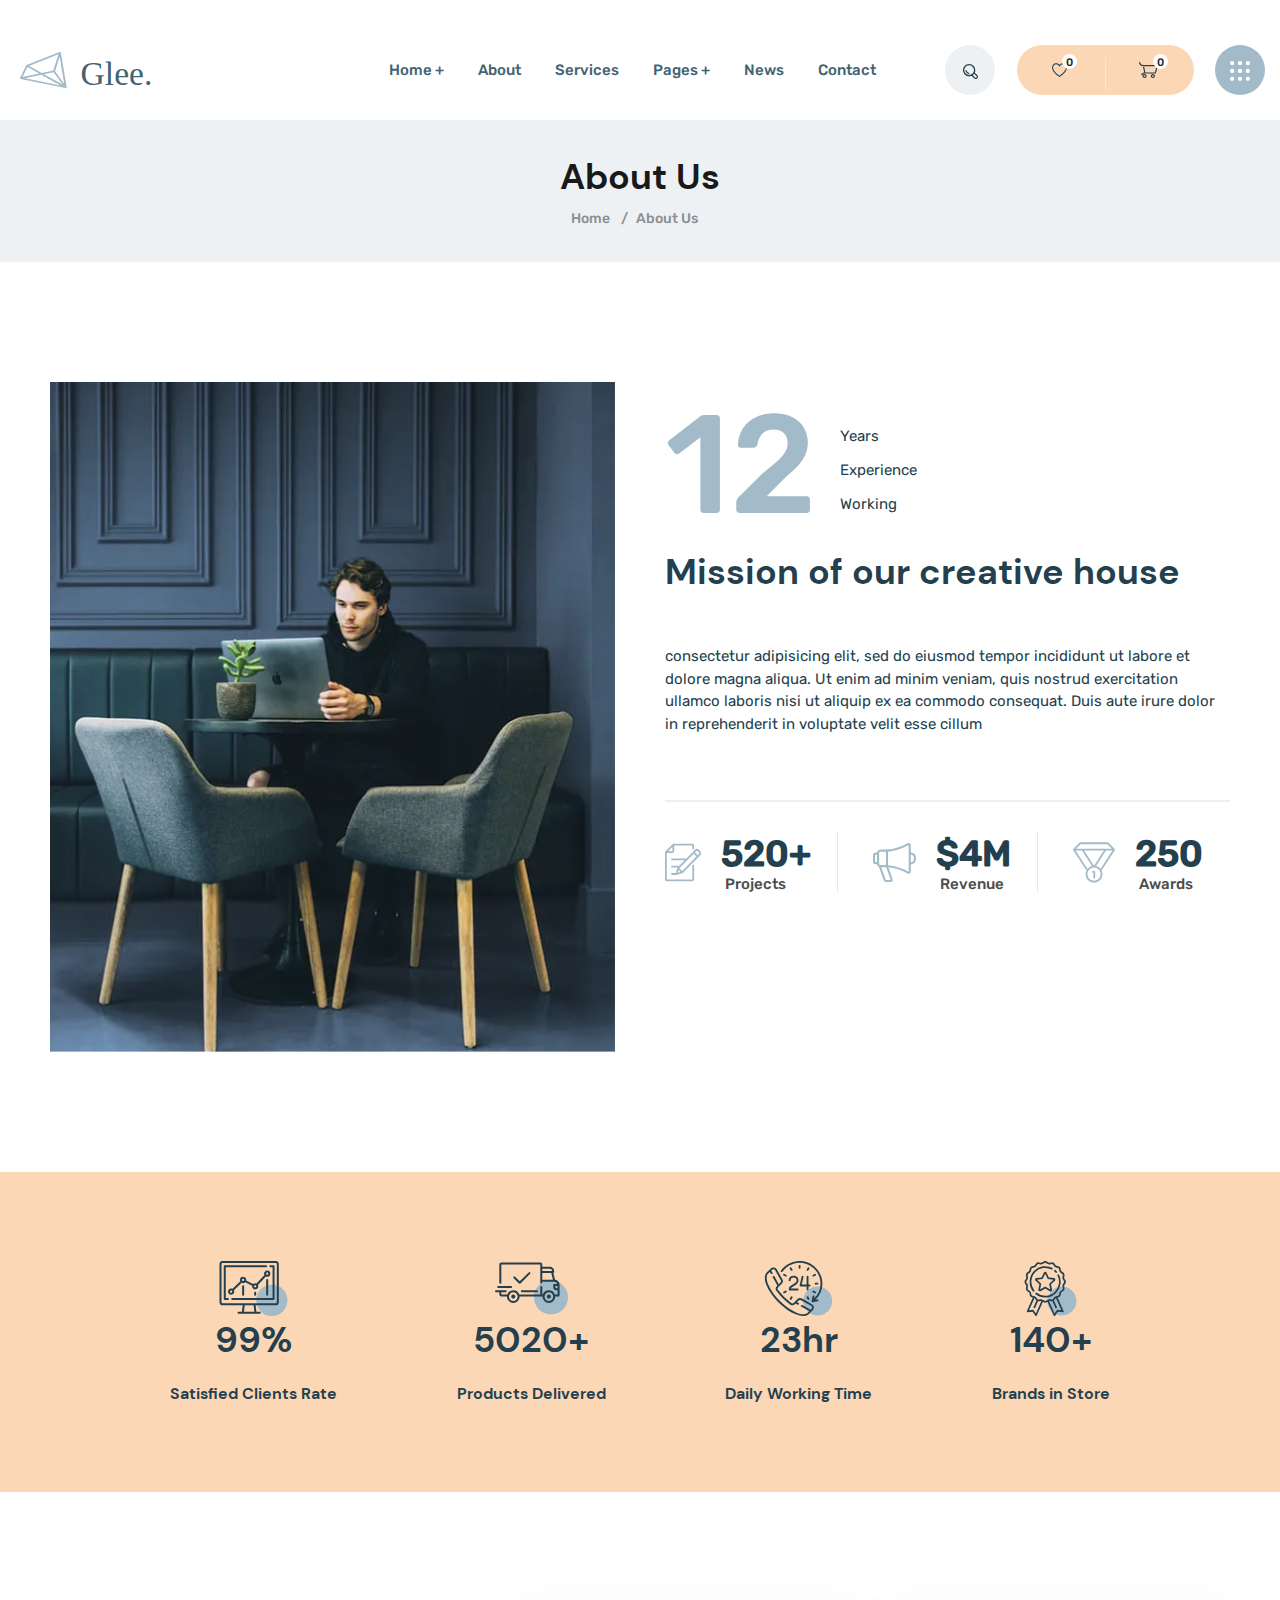
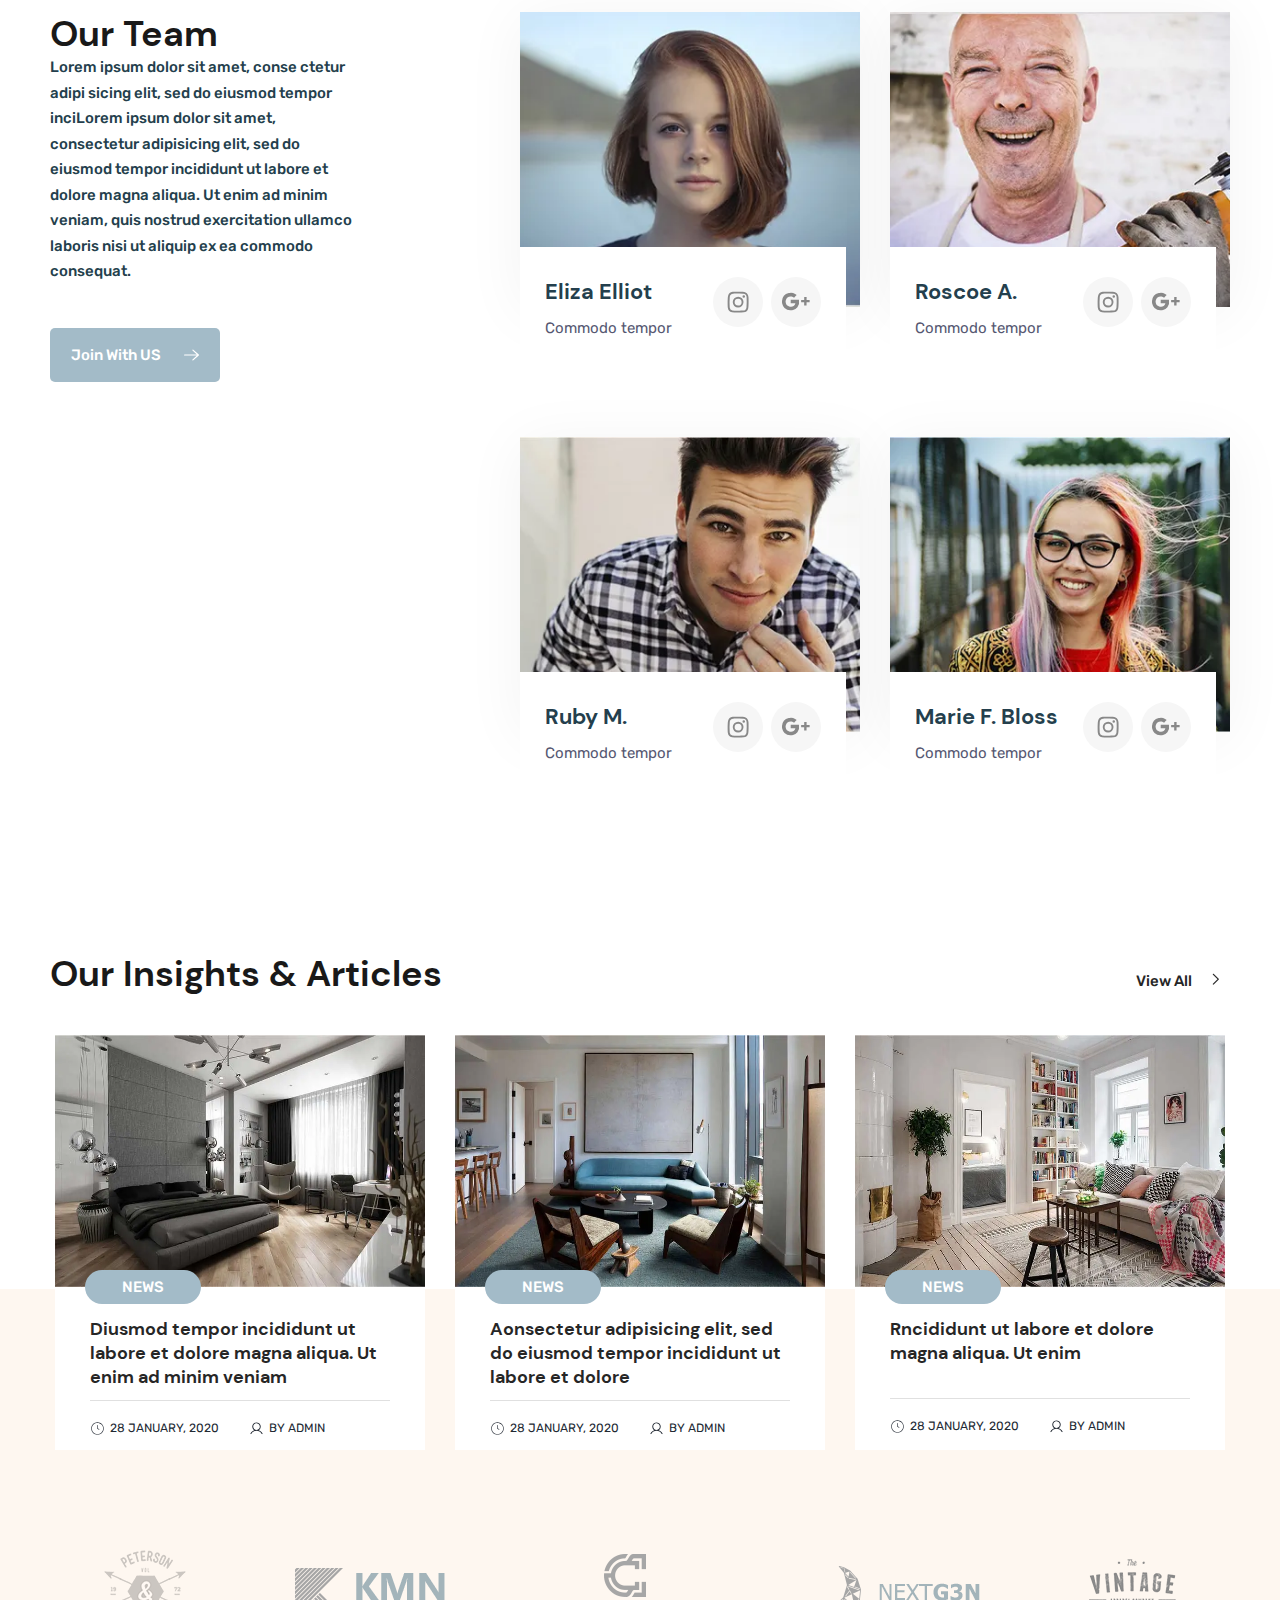
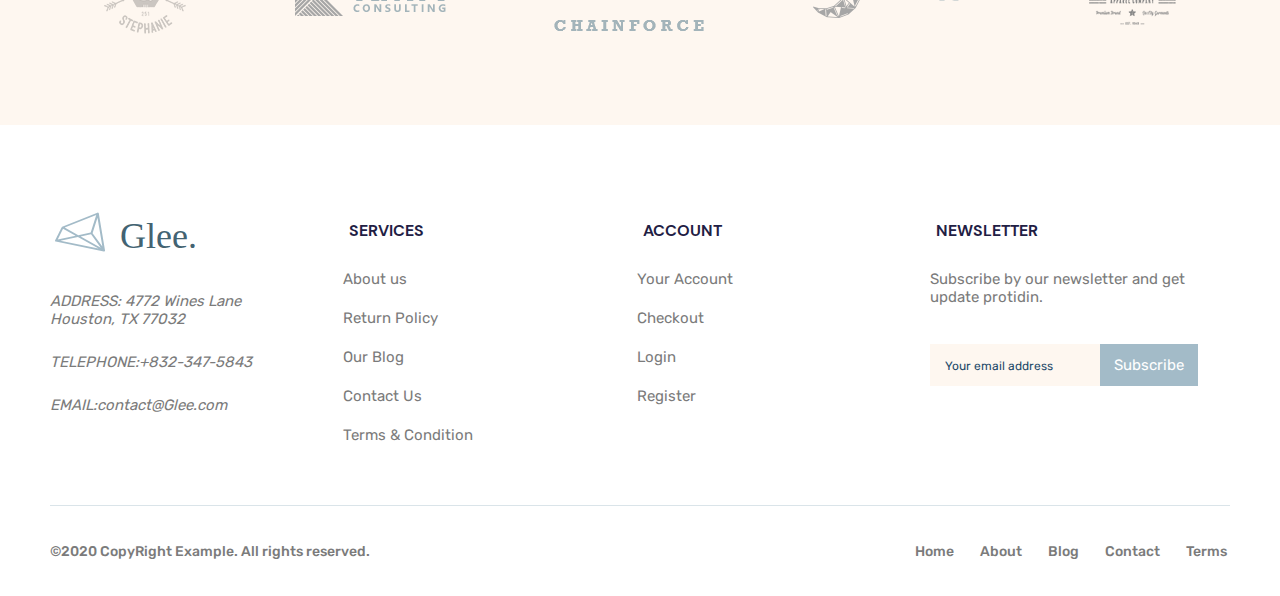
==== about.html @ 475429be "Updates" ====
<!DOCTYPE html>
<html lang="en">

<head>
  <meta charset="UTF-8">
  <meta name="viewport" content="width=device-width, initial-scale=1.0">
  <meta http-equiv="X-UA-Compatible" content="ie=edge">
  <title>Glee</title>
  <link rel="preconnect" href="https://fonts.gstatic.com">
  <link
    href="https://fonts.googleapis.com/css2?family=Raleway:wght@600;700&family=Roboto+Condensed:ital,wght@0,300;0,400;0,700;1,300;1,400&display=swap"
    rel="stylesheet">
  <link rel="stylesheet" href="css/style.min.css">
</head>

<body>
  <div class="parent">
    <header class="header">
      <div class="container">
        <div class="header__inner">
          <a class="logo" href="index.html">
            <img class="logo__img" src="images/header/icons/logo.svg" alt="logo img">
          </a>
          <nav class="menu">
            <button class="burger menu__btn" data-burger aria-label="open menu">
              <span class="burger__line"></span>
            </button>
            <ul class="menu__list" data-menu>
              <li class="menu__list-item" data-menu-item>
                <a class="menu__list-link  menu__list-link--active" href="index.html">Home +</a>
              </li>
              <li class="menu__list-item" data-menu-item>
                <a class="menu__list-link" href="about.html">About</a>
              </li>
              <li class="menu__list-item" data-menu-item>
                <a class="menu__list-link" href="blog.html">Services</a>
              </li>
              <li class="menu__list-item" data-menu-item>
                <a class="menu__list-link" href="shop_1.html">Pages +</a>
              </li>
              <li class="menu__list-item" data-menu-item>
                <a class="menu__list-link" href="terms.html">News</a>
              </li>
              <li class="menu__list-item" data-menu-item>
                <a class="menu__list-link" href="contact.html">Contact</a>
              </li>
            </ul>
          </nav>
          <div class="user-nav">
            <a class="user-nav__link user-nav__link--search" href="#">
              <img class="user-nav__link-img" src="images/header/icons/search.svg" alt="search icon">
            </a>
            <div class="user-nav__inner">
              <a class="user-nav__inner-link">
                <img class="user-nav__link-img" src="images/header/icons/heart.svg" alt="heart icon">
                <span class="user-nav__num">0</span>
              </a>
              <a class="user-nav__inner-link">
                <img class="user-nav__link-img" src="images/header/icons/cart.svg" alt="cart icon">
                <span class="user-nav__num">0</span>
              </a>
            </div>
            <a class="user-nav__link user-nav__link-user" href="#">
              <img class="user-nav__link-img-user" src="images/header/icons/user.svg" alt="user icon">
            </a>
          </div>
        </div>
      </div>
    </header>
    <main class="main">

      <section class="top">
        <div class="top-container">
          <h1 class="top__title title">About Us</h1>
          <div class="bleadcrumbs">
            <ul class="bleadcrumbs__list">
              <li class="bleadcrumbs__item">
                <a class="bleadcrumbs__link" href="index.html">
                  Home
                </a>
              </li>
              <li class="bleadcrumbs__item">
                <a class="bleadcrumbs__link" href="about.html">
                  About Us
                </a>
              </li>
            </ul>
          </div>
        </div>
      </section>

      <section class="about-us">
        <div class="container1170">
          <div class="about-us__inner">
            <picture>
              <source srcset="images/about-us.webp" type="image/webp">
              <source srcset="images/about-us.avif" type="image/avif">
              <img class="about-us__img" src="images/about-us.png" alt="about-us images">
            </picture>
            <div class="about-us__content">
              <div class="about-us__time">
                <div class="about-us__years">12</div>
                <div class="about-us__time-left">
                  <p>Years</p>
                  <p>Experience</p>
                  <p>Working</p>
                </div>
              </div>
              <h2 class="about-us__title">Mission of our creative house</h2>
              <p class="about-us__text">
                consectetur adipisicing elit, sed do eiusmod tempor incididunt
                ut labore et dolore magna aliqua. Ut enim ad minim veniam,
                quis nostrud exercitation ullamco laboris nisi ut aliquip ex
                ea commodo consequat. Duis aute irure dolor in reprehenderit
                in voluptate velit esse cillum
              </p>
              <ul class="about-us__info">
                <li class="about-us__item">
                  <img class="about-us__item-img" src="images/icons/about_projects.svg" alt="about-us icon">
                  <div class="about-us__item-text">
                    <h3 class="about-us__num">520+</h3>
                    <p class="about-us__label">Projects</p>
                  </div>
                </li>
                <li class="about-us__item">
                  <img class="about-us__item-img" src="images/icons/about_revenue.svg" alt="about-us icon">
                  <div class="about-us__item-text">
                    <h3 class="about-us__num">$4M</h3>
                    <p class="about-us__label">Revenue</p>
                  </div>
                </li>
                <li class="about-us__item">
                  <img class="about-us__item-img" src="images/icons/about_awards.svg" alt="about-us icon">
                  <div class="about-us__item-text">
                    <h3 class="about-us__num">250</h3>
                    <p class="about-us__label">Awards</p>
                  </div>
                </li>
              </ul>
            </div>
          </div>
        </div>
      </section>

      <section class="statistics">
        <div class="container">
          <div class="statistics__wraper">
            <h2 class="visually-hidden">Statistics and results</h2>
            <ul class="statistics__list">
              <li class="statistics__item">
                <img class="statistics__img" src="images/icons/1.svg" alt="statistics icon">
                <div class="statistics__item-text">
                  <h3 class="statistics__title">99%</h3>
                  <p class="statistics__text">Satisﬁed Clients Rate</p>
                </div>
              </li>
              <li class="statistics__item">
                <img class="statistics__img" src="images/icons/2.svg" alt="statistics icon">
                <div class="statistics__item-text">
                  <h3 class="statistics__title">5020+</h3>
                  <p class="statistics__text">Products Delivered</p>
                </div>
              </li>
              <li class="statistics__item">
                <img class="statistics__img" src="images/icons/3.svg" alt="statistics icon">
                <div class="statistics__item-text">
                  <h3 class="statistics__title">23hr</h3>
                  <p class="statistics__text">Daily Working Time</p>
                </div>
              </li>
              <li class="statistics__item">
                <img class="statistics__img" src="images/icons/4.svg" alt="statistics icon">
                <div class="statistics__item-text">
                  <h3 class="statistics__title">140+</h3>
                  <p class="statistics__text">Brands in Store</p>
                </div>
              </li>
            </ul>
          </div>
        </div>
      </section>

      <section class="ourteam">
        <div class="container1170">
          <div class="ourteam__inner">
            <div class="ourteam__left">
              <h2 class="ourteam__title title">Our Team</h2>
              <p class="ourteam__text">
                Lorem ipsum dolor sit amet, conse ctetur
                adipi sicing elit, sed do eiusmod tempor
                inciLorem ipsum dolor sit amet, consectetur
                adipisicing elit, sed do eiusmod tempor
                incididunt ut labore et dolore magna aliqua.
                Ut enim ad minim veniam, quis nostrud exercitation
                ullamco laboris nisi ut aliquip ex ea commodo consequat.
              </p>
              <a class="ourteam__btn" href="#">
                Join With US
                <img src="images/ourteam/our/arrow-team.svg" alt="arrow team">
              </a>
            </div>

            <div class="ourteam__content">
              <div class="ourteam__items">
                <div class="ourteam__item">
                  <picture>
                    <source srcset="images/ourteam/our/our_eliza.webp" type="image/webp">
                    <source srcset="images/ourteam/our/our_eliza.avif" type="image/avif">
                    <img class="ourteam__img" src="images/ourteam/our/our_eliza.jpg" alt="foto ourteam">
                  </picture>
                  <div class="ourteam__box">
                    <div class="ourteam__box-left">
                      <h3 class="ourteam__item-title">Eliza Elliot</h3>
                      <p class="ourteam__item-text">Commodo tempor</p>
                    </div>
                    <div class="ourteam__social">
                      <img class="ourteam__social-img" src="images/ourteam/our/our_instagram.svg" alt="instagram icon">
                      <img class="ourteam__social-img" src="images/ourteam/our/our_google.svg"
                        alt="google+ icon/our google.svg">
                    </div>
                  </div>
                </div>
                <div class="ourteam__item">
                  <picture>
                    <source srcset="images/ourteam/our/our_roscoe.webp" type="image/webp">
                    <source srcset="images/ourteam/our/our_roscoe.avif" type="image/avif">
                    <img class="ourteam__img" src="images/ourteam/our/our_roscoe.jpg" alt="foto ourteam">
                  </picture>
                  <div class="ourteam__box">
                    <div class="ourteam__box-left">
                      <h3 class="ourteam__item-title">Roscoe A.</h3>
                      <p class="ourteam__item-text">Commodo tempor</p>
                    </div>
                    <div class="ourteam__social">
                      <img class="ourteam__social-img" src="images/ourteam/our/our_instagram.svg" alt="instagram icon">
                      <img class="ourteam__social-img" src="images/ourteam/our/our_google.svg"
                        alt="google+ icon/our google.svg">
                    </div>
                  </div>
                </div>
                <div class="ourteam__item">
                  <picture>
                    <source srcset="images/ourteam/our/our_ruby.webp" type="image/webp">
                    <source srcset="images/ourteam/our/our_ruby.avif" type="image/avif">
                    <img class="ourteam__img" src="images/ourteam/our/our_ruby.jpg" alt="foto ourteam">
                  </picture>
                  <div class="ourteam__box">
                    <div class="ourteam__box-left">
                      <h3 class="ourteam__item-title">Ruby M.</h3>
                      <p class="ourteam__item-text">Commodo tempor</p>
                    </div>
                    <div class="ourteam__social">
                      <img class="ourteam__social-img" src="images/ourteam/our/our_instagram.svg" alt="instagram icon">
                      <img class="ourteam__social-img" src="images/ourteam/our/our_google.svg"
                        alt="google+ icon/our google.svg">
                    </div>
                  </div>
                </div>
                <div class="ourteam__item">
                  <picture>
                    <source srcset="images/ourteam/our/our_marie.webp" type="image/webp">
                    <source srcset="images/ourteam/our/our_marie.avif" type="image/avif">
                    <img class="ourteam__img" src="images/ourteam/our/our_marie.jpg" alt="foto ourteam">
                  </picture>
                  <div class="ourteam__box">
                    <div class="ourteam__box-left">
                      <h3 class="ourteam__item-title">Marie F. Bloss</h3>
                      <p class="ourteam__item-text   ">Commodo tempor</p>
                    </div>
                    <div class="ourteam__social">
                      <img class="ourteam__social-img" src="images/ourteam/our/our_instagram.svg" alt="instagram icon">
                      <img class="ourteam__social-img" src="images/ourteam/our/our_google.svg"
                        alt="google+ icon/our google.svg">
                    </div>
                  </div>
                </div>

              </div>
            </div>
          </div>
        </div>
      </section>

      <section class="blog">
        <div class="container1170">
          <div class="blog__top">
            <h2 class="title">Our Insights & Articles</h2>
            <a class="blog__top-link" href="#">View All</a>
          </div>
          <ul class="blog__items">
            <li class="blog__item">
              <a class="blog__item-img" href="blog-one.html">
                <picture>
                  <source srcset="images/blog/blog1-30.webp" type="image/webp">
                  <source srcset="images/blog/blog1-30.avif" type="image/avif">
                  <img src="images/blog/blog1-30.jpg" alt="blog images">
                </picture>
                <button class="blog__item-btn">NEWS</button>
              </a>

              <div class="blog__item-box">
                <a class="blog__item-title" href="blog-one.html">
                  Diusmod tempor incididunt ut labore et dolore magna aliqua.
                  Ut enim ad minim veniam
                </a>
                <div class="blog__box">
                  <div class="blog__box-data">
                    28 JANUARY, 2020
                  </div>
                  <a class="blog__box-author" href="#">
                    BY ADMIN
                  </a>
                </div>
              </div>
            </li>
            <li class="blog__item">
              <a class="blog__item-img" href="blog-one.html">
                <picture>
                  <source srcset="images/blog/blog2-30.webp" type="image/webp">
                  <source srcset="images/blog/blog2-30.avif" type="image/avif">
                  <img src="images/blog/blog2-30.webp" alt="blog images">
                </picture>
                <button class="blog__item-btn">NEWS</button>
              </a>

              <div class="blog__item-box">
                <a class="blog__item-title" href="blog-one.html">
                  Aonsectetur adipisicing elit,
                  sed do eiusmod tempor incididunt ut labore et dolore
                </a>
                <div class="blog__box">
                  <div class="blog__box-data">
                    28 JANUARY, 2020
                  </div>
                  <a class="blog__box-author" href="#">
                    BY ADMIN
                  </a>
                </div>
              </div>
            </li>
            <li class="blog__item">
              <a class="blog__item-img" href="blog-one.html">
                <picture>
                  <source srcset="images/blog/blog3-30.webp" type="image/webp">
                  <source srcset="images/blog/blog3-30.avif" type="image/avif">
                  <img src="images/blog/blog3-30.jpg" alt="blog images">
                </picture>
                <button class="blog__item-btn">NEWS</button>
              </a>

              <div class="blog__item-box">
                <a class="blog__item-title" href="blog-one.html">
                  Rncididunt ut labore et dolore magna aliqua. Ut enim
                </a>
                <div class="blog__box">
                  <div class="blog__box-data">
                    28 JANUARY, 2020
                  </div>
                  <a class="blog__box-author" href="#">
                    BY ADMIN
                  </a>
                </div>
              </div>
            </li>
          </ul>
          <ul class="blog__partners">
            <li class="blog__partner-img">
              <img src="images/partners/4.svg" alt="parents images">
            </li>
            <li class="blog__partner-img">
              <img src="images/partners/2.svg" alt="parents images">
            </li>
            <li class="blog__partner-img">
              <img src="images/partners/1.svg" alt="parents images">
            </li>
            <li class="blog__partner-img">
              <img src="images/partners/5.svg" alt="parents images">
            </li>
            <li class="blog__partner-img">
              <img src="images/partners/3.svg" alt="parents images">
            </li>
          </ul>
        </div>
        <div class="blog__fon">

        </div>
      </section>
    </main>
    <footer class="footer">
      <div class="container1170">

        <ul class="footer-top">
          <li class="footer-top__card footer-top__card-contact">
            <address>
              <a class="logo" href="index.html">
                <img class="logo__img" src="images/header/icons/logo.svg" alt="logo img">
              </a>
              <a class="footer-top__address" href="#">
                4772 Wines Lane
                Houston, TX 77032
              </a>
              <a class="footer-top__phone" href="tel:8323475843">+832-347-5843</a>
              <a class="footer-top__email" href="mailto:contact@Glee.com">contact@Glee.com</a>
            </address>
          </li>
          <li class="footer-top__card footer-top__card-nav">
            <button class="footer-top__title">Services</button>
            <ul class="footer-top__list">
              <li class="footer-top__item">
                <a class="footer-top__link" href="about.html">About us</a>
              </li>
              <li class="footer-top__item">
                <a class="footer-top__link" href="#">Return Policy</a>
              </li>
              <li class="footer-top__item">
                <a class="footer-top__link" href="blog.html">Our Blog</a>
              </li>
              <li class="footer-top__item">
                <a class="footer-top__link" href="contact.html">Contact Us</a>
              </li>
              <li class="footer-top__item">
                <a class="footer-top__link" href="terms.html">Terms & Condition</a>
              </li>
            </ul>
          </li>
          <li class="footer-top__card footer-top__card-nav">
            <button class="footer-top__title">Account</button>
            <ul class="footer-top__list">
              <li class="footer-top__item">
                <a class="footer-top__link" href="#">Your Account</a>
              </li>
              <li class="footer-top__item">
                <a class="footer-top__link" href="#">Checkout</a>
              </li>
              <li class="footer-top__item">
                <a class="footer-top__link" href="login.html">Login</a>
              </li>
              <li class="footer-top__item">
                <a class="footer-top__link" href="">Register</a>
              </li>
            </ul>
          </li>
          <li class="footer-top__card footer-top__card-form">
            <button class="footer-top__title">newsletter</button>
            <p class="footer-top__text">
              Subscribe by our newsletter and get
              update protidin.
            </p>
            <!-- <form class="footer-top__form" action="#" >
          <input class="footer-top__form-input" type="email" placeholder="Email address" required>
          <button class="footer-top__form-btn" type="submit">Subscribe</button>
        </form> -->

            <form class="footer-top__form send-form-newsletter" action="#">
              <input type="hidden" name="project_name" value="marcho">
              <input type="hidden" name="admin_email" value="anastasiaseredna@gmail.com">
              <input type="hidden" name="form_subject" value="Marcho">
              <input class="footer-top__form-input" value="" name="email" type="email" placeholder="Your email address"
                required>
              <button class="footer-top__form-btn" type="submit">Subscribe</button>
            </form>

          </li>
        </ul>

        <div class="footer-buttom">
          <p class="footer-buttom__copy">
            ©2020 CopyRight Example. All rights reserved.
          </p>
          <ul class="footer-buttom__page">
            <li class="footer-buttom__page-list">
              <a class="footer-buttom__page-link" href="index.html">Home</a>
            </li>

            <li class="footer-buttom__page-list">
              <a class="footer-buttom__page-link" href="about.html">About</a>
            </li>

            <li class="footer-buttom__page-list">
              <a class="footer-buttom__page-link" href="blog.html">Blog</a>
            </li>

            <li class="footer-buttom__page-list">
              <a class="footer-buttom__page-link" href="contact.html">Contact</a>
            </li>
            <li class="footer-buttom__page-list">
              <a class="footer-buttom__page-link" href="terms.html">Terms</a>
            </li>
          </ul>
        </div>
      </div>
    </footer>
  </div>

  <script src="js/main.min.js"></script>
</body>

</html>
---- css/style.min.css ----
html{-webkit-box-sizing:border-box;box-sizing:border-box}*,*::after,*::before{-webkit-box-sizing:inherit;box-sizing:inherit}ul,ol{padding:0}ul{list-style:none}body,h1,h2,h3,h4,h5,h6,p,ul,ol,li,figure,figcaption,blockquote,dl,dd{margin:0}img{max-width:100%;display:block}input,button,textarea,select{font:inherit}a{text-decoration:none;cursor:pointer;color:#262626}input[type=number]::-webkit-outer-spin-button,input[type=number]::-webkit-inner-spin-button{-webkit-appearance:none}input[type=number],input[type=number]:hover,input[type=number]:focus{-webkit-appearance:none;appearance:none;-moz-appearance:textfield}.footer .footer-top__title,.contact__info-item-title,.contact__info-title,.filter__title-text,.ourteam__item-title,.statistics__item-text,.about-us__title,.blog__item-title,.design__item-type,.design__item-title,.design__item,.blurb__item-title,.categories-item-prise,.title{font-family:"DMSans-Bold",sans-serif;font-weight:700}.categories-item-title{font-family:"DMSans-Regular",sans-serif;font-weight:400}.product-tabs__top,.blog-one .comments-title,.blog-one__creator-name,.blog-one__text h3,.blog-one__text h4,.comments-form__title,.comments__content-name,.terms__title-info,.terms__title,.mold__btn-create,.mold__btn,.about-us__years,.top-slider__title,.menu__list-link,body{font-family:"Rubik-Medium",sans-serif;font-weight:500}.footer .footer-top,.product-tabs__content-item-text,.product-info__text,.product-info__title,.jq-number__field input,.product-one__btn,.product-one__text,.product-one__price,.product-one__title,.contact__info-text,.contact__info-subtitle,.contact-form__textarea,.contact-form__text-input,.blog-one__tags a,.blog-one__tags span,.blog-one__share span,.blog-one__creator-text,.blog-one__text blockquote,.blog-one__text p,.blog-one__text h2,.recent-posts__data,.recent-posts__title-link,.blog-page__item-title,.blog-page__item-time,.comments-form__textarea,.comments-form__text-input,.comments__content-text,.comments__content-data,.shop-content-item-text,.shop-content-item-prise,.shop-content-item-title,.filter-recent__price,.filter-recent__text,.filter-brand__num,.filter-brand__text,.filter-category__text,.terms__info,.terms__text,.ourteam__item-text,.about-us__text,.about-us__time-left p,.blog__box,.blurb__item-text,.top-slider__text,.menu__list-link:hover,.pagination__next,.pagination__link{font-family:"Rubik-Regular",sans-serif;font-weight:400}.footer .footer-top__form-btn,.product-one__btn,.contact-form__btn,.comments-form__btn,.top-slider__link{background-color:#a3bbc8;border:none;cursor:pointer;color:#fff;margin-left:-4px}.filter-brand__input,.filter-category__input{width:1px;height:1px;overflow:hidden;clip:rect(0 0 0 0);position:absolute}@font-face{font-family:"DMSans-Bold";font-weight:700;font-style:normal;src:local("DMSans-Bold"),url("../fonts/DMSans-Bold.woff2") format("woff2"),url("../fonts/DMSans-Bold.woff") format("woff");font-display:swap}@font-face{font-family:"DMSans-Regular";font-weight:400;font-style:normal;src:local("DMSans-Regular"),url("../fonts/DMSans-Regular.woff2") format("woff2"),url("../fonts/DMSans-Regular.woff") format("woff");font-display:swap}@font-face{font-family:"Rubik-Medium";font-weight:500;font-style:normal;src:local("Rubik-Medium"),url("../fonts/Rubik-Medium.woff2") format("woff2"),url("../fonts/Rubik-Medium.woff") format("woff");font-display:swap}@font-face{font-family:"Rubik-Regular";font-weight:400;font-style:normal;src:local("Rubik-Regular"),url("../fonts/Rubik-Regular.woff2") format("woff2"),url("../fonts/Rubik-Regular.woff") format("woff");font-display:swap}.slick-slider{position:relative;display:block;-webkit-box-sizing:border-box;box-sizing:border-box;-webkit-touch-callout:none;-webkit-user-select:none;-moz-user-select:none;-ms-user-select:none;user-select:none;-ms-touch-action:pan-y;touch-action:pan-y;-webkit-tap-highlight-color:rgba(0,0,0,0)}.slick-list{position:relative;overflow:hidden;display:block;margin:0;padding:0}.slick-list:focus{outline:none}.slick-list.dragging{cursor:pointer;cursor:hand}.slick-slider .slick-track,.slick-slider .slick-list{-webkit-transform:translate3d(0, 0, 0);-ms-transform:translate3d(0, 0, 0);transform:translate3d(0, 0, 0)}.slick-track{position:relative;left:0;top:0;display:block;margin-left:auto;margin-right:auto}.slick-track:before,.slick-track:after{content:"";display:table}.slick-track:after{clear:both}.slick-loading .slick-track{visibility:hidden}.slick-slide{float:left;height:100%;min-height:1px;display:none}[dir=rtl] .slick-slide{float:right}.slick-slide img{display:block}.slick-slide.slick-loading img{display:none}.slick-slide.dragging img{pointer-events:none}.slick-initialized .slick-slide{display:block}.slick-loading .slick-slide{visibility:hidden}.slick-vertical .slick-slide{display:block;height:auto;border:1px solid rgba(0,0,0,0)}.slick-arrow.slick-hidden{display:none}body.compensate-for-scrollbar{overflow:hidden}.fancybox-active{height:auto}.fancybox-is-hidden{left:-9999px;margin:0;position:absolute !important;top:-9999px;visibility:hidden}.fancybox-container{-webkit-backface-visibility:hidden;height:100%;left:0;outline:none;position:fixed;-webkit-tap-highlight-color:transparent;top:0;-ms-touch-action:manipulation;touch-action:manipulation;-webkit-transform:translateZ(0);transform:translateZ(0);width:100%;z-index:99992}.fancybox-container *{-webkit-box-sizing:border-box;box-sizing:border-box}.fancybox-outer,.fancybox-inner,.fancybox-bg,.fancybox-stage{bottom:0;left:0;position:absolute;right:0;top:0}.fancybox-outer{-webkit-overflow-scrolling:touch;overflow-y:auto}.fancybox-bg{background:rgb(30, 30, 30);opacity:0;-webkit-transition-duration:inherit;transition-duration:inherit;-webkit-transition-property:opacity;transition-property:opacity;-webkit-transition-timing-function:cubic-bezier(0.47, 0, 0.74, 0.71);transition-timing-function:cubic-bezier(0.47, 0, 0.74, 0.71)}.fancybox-is-open .fancybox-bg{opacity:.9;-webkit-transition-timing-function:cubic-bezier(0.22, 0.61, 0.36, 1);transition-timing-function:cubic-bezier(0.22, 0.61, 0.36, 1)}.fancybox-infobar,.fancybox-toolbar,.fancybox-caption,.fancybox-navigation .fancybox-button{direction:ltr;opacity:0;position:absolute;-webkit-transition:opacity .25s ease,visibility 0s ease .25s;transition:opacity .25s ease,visibility 0s ease .25s;visibility:hidden;z-index:99997}.fancybox-show-infobar .fancybox-infobar,.fancybox-show-toolbar .fancybox-toolbar,.fancybox-show-caption .fancybox-caption,.fancybox-show-nav .fancybox-navigation .fancybox-button{opacity:1;-webkit-transition:opacity .25s ease 0s,visibility 0s ease 0s;transition:opacity .25s ease 0s,visibility 0s ease 0s;visibility:visible}.fancybox-infobar{color:#ccc;font-size:13px;-webkit-font-smoothing:subpixel-antialiased;height:44px;left:0;line-height:44px;min-width:44px;mix-blend-mode:difference;padding:0 10px;pointer-events:none;top:0;-webkit-touch-callout:none;-webkit-user-select:none;-moz-user-select:none;-ms-user-select:none;user-select:none}.fancybox-toolbar{right:0;top:0}.fancybox-stage{direction:ltr;overflow:visible;-webkit-transform:translateZ(0);transform:translateZ(0);z-index:99994}.fancybox-is-open .fancybox-stage{overflow:hidden}.fancybox-slide{-webkit-backface-visibility:hidden;display:none;height:100%;left:0;outline:none;overflow:auto;-webkit-overflow-scrolling:touch;padding:44px;position:absolute;text-align:center;top:0;-webkit-transition-property:opacity,-webkit-transform;transition-property:opacity,-webkit-transform;transition-property:transform,opacity;transition-property:transform,opacity,-webkit-transform;white-space:normal;width:100%;z-index:99994}.fancybox-slide::before{content:"";display:inline-block;font-size:0;height:100%;vertical-align:middle;width:0}.fancybox-is-sliding .fancybox-slide,.fancybox-slide--previous,.fancybox-slide--current,.fancybox-slide--next{display:block}.fancybox-slide--image{overflow:hidden;padding:44px 0}.fancybox-slide--image::before{display:none}.fancybox-slide--html{padding:6px}.fancybox-content{background:#fff;display:inline-block;margin:0;max-width:100%;overflow:auto;-webkit-overflow-scrolling:touch;padding:44px;position:relative;text-align:left;vertical-align:middle}.fancybox-slide--image .fancybox-content{-webkit-animation-timing-function:cubic-bezier(0.5, 0, 0.14, 1);animation-timing-function:cubic-bezier(0.5, 0, 0.14, 1);-webkit-backface-visibility:hidden;background:transparent;background-repeat:no-repeat;background-size:100% 100%;left:0;max-width:none;overflow:visible;padding:0;position:absolute;top:0;-ms-transform-origin:top left;-webkit-transform-origin:top left;transform-origin:top left;-webkit-transition-property:opacity,-webkit-transform;transition-property:opacity,-webkit-transform;transition-property:transform,opacity;transition-property:transform,opacity,-webkit-transform;-webkit-user-select:none;-moz-user-select:none;-ms-user-select:none;user-select:none;z-index:99995}.fancybox-can-zoomOut .fancybox-content{cursor:-webkit-zoom-out;cursor:zoom-out}.fancybox-can-zoomIn .fancybox-content{cursor:-webkit-zoom-in;cursor:zoom-in}.fancybox-can-swipe .fancybox-content,.fancybox-can-pan .fancybox-content{cursor:-webkit-grab;cursor:grab}.fancybox-is-grabbing .fancybox-content{cursor:-webkit-grabbing;cursor:grabbing}.fancybox-container [data-selectable=true]{cursor:text}.fancybox-image,.fancybox-spaceball{background:transparent;border:0;height:100%;left:0;margin:0;max-height:none;max-width:none;padding:0;position:absolute;top:0;-webkit-user-select:none;-moz-user-select:none;-ms-user-select:none;user-select:none;width:100%}.fancybox-spaceball{z-index:1}.fancybox-slide--video .fancybox-content,.fancybox-slide--map .fancybox-content,.fancybox-slide--pdf .fancybox-content,.fancybox-slide--iframe .fancybox-content{height:100%;overflow:visible;padding:0;width:100%}.fancybox-slide--video .fancybox-content{background:#000}.fancybox-slide--map .fancybox-content{background:#e5e3df}.fancybox-slide--iframe .fancybox-content{background:#fff}.fancybox-video,.fancybox-iframe{background:transparent;border:0;display:block;height:100%;margin:0;overflow:hidden;padding:0;width:100%}.fancybox-iframe{left:0;position:absolute;top:0}.fancybox-error{background:#fff;cursor:default;max-width:400px;padding:40px;width:100%}.fancybox-error p{color:#444;font-size:16px;line-height:20px;margin:0;padding:0}.fancybox-button{background:rgba(30, 30, 30, 0.6);border:0;border-radius:0;-webkit-box-shadow:none;box-shadow:none;cursor:pointer;display:inline-block;height:44px;margin:0;padding:10px;position:relative;-webkit-transition:color .2s;transition:color .2s;vertical-align:top;visibility:inherit;width:44px}.fancybox-button,.fancybox-button:visited,.fancybox-button:link{color:#ccc}.fancybox-button:hover{color:#fff}.fancybox-button:focus{outline:none}.fancybox-button.fancybox-focus{outline:1px dotted}.fancybox-button[disabled],.fancybox-button[disabled]:hover{color:#888;cursor:default;outline:none}.fancybox-button div{height:100%}.fancybox-button svg{display:block;height:100%;overflow:visible;position:relative;width:100%}.fancybox-button svg path{fill:currentColor;stroke-width:0}.fancybox-button--play svg:nth-child(2),.fancybox-button--fsenter svg:nth-child(2){display:none}.fancybox-button--pause svg:nth-child(1),.fancybox-button--fsexit svg:nth-child(1){display:none}.fancybox-progress{background:#ff5268;height:2px;left:0;position:absolute;right:0;top:0;-ms-transform:scaleX(0);-webkit-transform:scaleX(0);transform:scaleX(0);-ms-transform-origin:0;-webkit-transform-origin:0;transform-origin:0;-webkit-transition-property:-webkit-transform;transition-property:-webkit-transform;transition-property:transform;transition-property:transform, -webkit-transform;-webkit-transition-timing-function:linear;transition-timing-function:linear;z-index:99998}.fancybox-close-small{background:transparent;border:0;border-radius:0;color:#ccc;cursor:pointer;opacity:.8;padding:8px;position:absolute;right:-12px;top:-44px;z-index:401}.fancybox-close-small:hover{color:#fff;opacity:1}.fancybox-slide--html .fancybox-close-small{color:currentColor;padding:10px;right:0;top:0}.fancybox-slide--image.fancybox-is-scaling .fancybox-content{overflow:hidden}.fancybox-is-scaling .fancybox-close-small,.fancybox-is-zoomable.fancybox-can-pan .fancybox-close-small{display:none}.fancybox-navigation .fancybox-button{background-clip:content-box;height:100px;opacity:0;position:absolute;top:calc(50% - 50px);width:70px}.fancybox-navigation .fancybox-button div{padding:7px}.fancybox-navigation .fancybox-button--arrow_left{left:0;left:env(safe-area-inset-left);padding:31px 26px 31px 6px}.fancybox-navigation .fancybox-button--arrow_right{padding:31px 6px 31px 26px;right:0;right:env(safe-area-inset-right)}.fancybox-caption{background:-webkit-gradient(linear, left bottom, left top, from(rgba(0, 0, 0, 0.85)), color-stop(50%, rgba(0, 0, 0, 0.3)), color-stop(65%, rgba(0, 0, 0, 0.15)), color-stop(75.5%, rgba(0, 0, 0, 0.075)), color-stop(82.85%, rgba(0, 0, 0, 0.037)), color-stop(88%, rgba(0, 0, 0, 0.019)), to(rgba(0, 0, 0, 0)));background:linear-gradient(to top, rgba(0, 0, 0, 0.85) 0%, rgba(0, 0, 0, 0.3) 50%, rgba(0, 0, 0, 0.15) 65%, rgba(0, 0, 0, 0.075) 75.5%, rgba(0, 0, 0, 0.037) 82.85%, rgba(0, 0, 0, 0.019) 88%, rgba(0, 0, 0, 0) 100%);bottom:0;color:#eee;font-size:14px;font-weight:400;left:0;line-height:1.5;padding:75px 44px 25px 44px;pointer-events:none;right:0;text-align:center;z-index:99996}@supports(padding: max(0px)){.fancybox-caption{padding:75px max(44px,env(safe-area-inset-right)) max(25px,env(safe-area-inset-bottom)) max(44px,env(safe-area-inset-left))}}.fancybox-caption--separate{margin-top:-50px}.fancybox-caption__body{max-height:50vh;overflow:auto;pointer-events:all}.fancybox-caption a,.fancybox-caption a:link,.fancybox-caption a:visited{color:#ccc;text-decoration:none}.fancybox-caption a:hover{color:#fff;text-decoration:underline}.fancybox-loading{-webkit-animation:fancybox-rotate 1s linear infinite;animation:fancybox-rotate 1s linear infinite;background:transparent;border:4px solid #888;border-bottom-color:#fff;border-radius:50%;height:50px;left:50%;margin:-25px 0 0 -25px;opacity:.7;padding:0;position:absolute;top:50%;width:50px;z-index:99999}@-webkit-keyframes fancybox-rotate{100%{-webkit-transform:rotate(360deg);transform:rotate(360deg)}}@keyframes fancybox-rotate{100%{-webkit-transform:rotate(360deg);transform:rotate(360deg)}}.fancybox-animated{-webkit-transition-timing-function:cubic-bezier(0, 0, 0.25, 1);transition-timing-function:cubic-bezier(0, 0, 0.25, 1)}.fancybox-fx-slide.fancybox-slide--previous{opacity:0;-webkit-transform:translate3d(-100%, 0, 0);transform:translate3d(-100%, 0, 0)}.fancybox-fx-slide.fancybox-slide--next{opacity:0;-webkit-transform:translate3d(100%, 0, 0);transform:translate3d(100%, 0, 0)}.fancybox-fx-slide.fancybox-slide--current{opacity:1;-webkit-transform:translate3d(0, 0, 0);transform:translate3d(0, 0, 0)}.fancybox-fx-fade.fancybox-slide--previous,.fancybox-fx-fade.fancybox-slide--next{opacity:0;-webkit-transition-timing-function:cubic-bezier(0.19, 1, 0.22, 1);transition-timing-function:cubic-bezier(0.19, 1, 0.22, 1)}.fancybox-fx-fade.fancybox-slide--current{opacity:1}.fancybox-fx-zoom-in-out.fancybox-slide--previous{opacity:0;-webkit-transform:scale3d(1.5, 1.5, 1.5);transform:scale3d(1.5, 1.5, 1.5)}.fancybox-fx-zoom-in-out.fancybox-slide--next{opacity:0;-webkit-transform:scale3d(0.5, 0.5, 0.5);transform:scale3d(0.5, 0.5, 0.5)}.fancybox-fx-zoom-in-out.fancybox-slide--current{opacity:1;-webkit-transform:scale3d(1, 1, 1);transform:scale3d(1, 1, 1)}.fancybox-fx-rotate.fancybox-slide--previous{opacity:0;-ms-transform:rotate(-360deg);-webkit-transform:rotate(-360deg);transform:rotate(-360deg)}.fancybox-fx-rotate.fancybox-slide--next{opacity:0;-ms-transform:rotate(360deg);-webkit-transform:rotate(360deg);transform:rotate(360deg)}.fancybox-fx-rotate.fancybox-slide--current{opacity:1;-ms-transform:rotate(0deg);-webkit-transform:rotate(0deg);transform:rotate(0deg)}.fancybox-fx-circular.fancybox-slide--previous{opacity:0;-webkit-transform:scale3d(0, 0, 0) translate3d(-100%, 0, 0);transform:scale3d(0, 0, 0) translate3d(-100%, 0, 0)}.fancybox-fx-circular.fancybox-slide--next{opacity:0;-webkit-transform:scale3d(0, 0, 0) translate3d(100%, 0, 0);transform:scale3d(0, 0, 0) translate3d(100%, 0, 0)}.fancybox-fx-circular.fancybox-slide--current{opacity:1;-webkit-transform:scale3d(1, 1, 1) translate3d(0, 0, 0);transform:scale3d(1, 1, 1) translate3d(0, 0, 0)}.fancybox-fx-tube.fancybox-slide--previous{-webkit-transform:translate3d(-100%, 0, 0) scale(0.1) skew(-10deg);transform:translate3d(-100%, 0, 0) scale(0.1) skew(-10deg)}.fancybox-fx-tube.fancybox-slide--next{-webkit-transform:translate3d(100%, 0, 0) scale(0.1) skew(10deg);transform:translate3d(100%, 0, 0) scale(0.1) skew(10deg)}.fancybox-fx-tube.fancybox-slide--current{-webkit-transform:translate3d(0, 0, 0) scale(1);transform:translate3d(0, 0, 0) scale(1)}@media all and (max-height: 576px){.fancybox-slide{padding-left:6px;padding-right:6px}.fancybox-slide--image{padding:6px 0}.fancybox-close-small{right:-6px}.fancybox-slide--image .fancybox-close-small{background:#4e4e4e;color:#f2f4f6;height:36px;opacity:1;padding:6px;right:0;top:0;width:36px}.fancybox-caption{padding-left:12px;padding-right:12px}@supports(padding: max(0px)){.fancybox-caption{padding-left:max(12px,env(safe-area-inset-left));padding-right:max(12px,env(safe-area-inset-right))}}}.fancybox-share{background:#f4f4f4;border-radius:3px;max-width:90%;padding:30px;text-align:center}.fancybox-share h1{color:#222;font-size:35px;font-weight:700;margin:0 0 20px 0}.fancybox-share p{margin:0;padding:0}.fancybox-share__button{border:0;border-radius:3px;display:inline-block;font-size:14px;font-weight:700;line-height:40px;margin:0 5px 10px 5px;min-width:130px;padding:0 15px;text-decoration:none;-webkit-transition:all .2s;transition:all .2s;-webkit-user-select:none;-moz-user-select:none;-ms-user-select:none;user-select:none;white-space:nowrap}.fancybox-share__button:visited,.fancybox-share__button:link{color:#fff}.fancybox-share__button:hover{text-decoration:none}.fancybox-share__button--fb{background:#3b5998}.fancybox-share__button--fb:hover{background:#344e86}.fancybox-share__button--pt{background:#bd081d}.fancybox-share__button--pt:hover{background:#aa0719}.fancybox-share__button--tw{background:#1da1f2}.fancybox-share__button--tw:hover{background:#0d95e8}.fancybox-share__button svg{height:25px;margin-right:7px;position:relative;top:-1px;vertical-align:middle;width:25px}.fancybox-share__button svg path{fill:#fff}.fancybox-share__input{background:transparent;border:0;border-bottom:1px solid #d7d7d7;border-radius:0;color:#5d5b5b;font-size:14px;margin:10px 0 0 0;outline:none;padding:10px 15px;width:100%}.fancybox-thumbs{background:#ddd;bottom:0;display:none;margin:0;-webkit-overflow-scrolling:touch;-ms-overflow-style:-ms-autohiding-scrollbar;padding:2px 2px 4px 2px;position:absolute;right:0;-webkit-tap-highlight-color:rgba(0, 0, 0, 0);top:0;width:212px;z-index:99995}.fancybox-thumbs-x{overflow-x:auto;overflow-y:hidden}.fancybox-show-thumbs .fancybox-thumbs{display:block}.fancybox-show-thumbs .fancybox-inner{right:212px}.fancybox-thumbs__list{font-size:0;height:100%;list-style:none;margin:0;overflow-x:hidden;overflow-y:auto;padding:0;position:absolute;position:relative;white-space:nowrap;width:100%}.fancybox-thumbs-x .fancybox-thumbs__list{overflow:hidden}.fancybox-thumbs-y .fancybox-thumbs__list::-webkit-scrollbar{width:7px}.fancybox-thumbs-y .fancybox-thumbs__list::-webkit-scrollbar-track{background:#fff;border-radius:10px;-webkit-box-shadow:inset 0 0 6px rgba(0, 0, 0, 0.3);box-shadow:inset 0 0 6px rgba(0, 0, 0, 0.3)}.fancybox-thumbs-y .fancybox-thumbs__list::-webkit-scrollbar-thumb{background:#2a2a2a;border-radius:10px}.fancybox-thumbs__list a{-webkit-backface-visibility:hidden;backface-visibility:hidden;background-color:rgba(0, 0, 0, 0.1);background-position:center center;background-repeat:no-repeat;background-size:cover;cursor:pointer;float:left;height:75px;margin:2px;max-height:calc(100% - 8px);max-width:calc(50% - 4px);outline:none;overflow:hidden;padding:0;position:relative;-webkit-tap-highlight-color:transparent;width:100px}.fancybox-thumbs__list a::before{border:6px solid #ff5268;bottom:0;content:"";left:0;opacity:0;position:absolute;right:0;top:0;-webkit-transition:all .2s cubic-bezier(0.25, 0.46, 0.45, 0.94);transition:all .2s cubic-bezier(0.25, 0.46, 0.45, 0.94);z-index:99991}.fancybox-thumbs__list a:focus::before{opacity:.5}.fancybox-thumbs__list a.fancybox-thumbs-active::before{opacity:1}@media all and (max-width: 576px){.fancybox-thumbs{width:110px}.fancybox-show-thumbs .fancybox-inner{right:110px}.fancybox-thumbs__list a{max-width:calc(100% - 10px)}}.irs{position:relative;display:block;-webkit-touch-callout:none;-webkit-user-select:none;-moz-user-select:none;-ms-user-select:none;user-select:none;font-size:12px;font-family:Arial,sans-serif}.irs-line{position:relative;display:block;overflow:hidden;outline:none !important}.irs-bar{position:absolute;display:block;left:0;width:0}.irs-shadow{position:absolute;display:none;left:0;width:0}.irs-handle{position:absolute;display:block;-webkit-box-sizing:border-box;box-sizing:border-box;cursor:default;z-index:1}.irs-handle.type_last{z-index:2}.irs-min,.irs-max{position:absolute;display:block;cursor:default}.irs-min{left:0}.irs-max{right:0}.irs-from,.irs-to,.irs-single{position:absolute;display:block;top:0;left:0;cursor:default;white-space:nowrap}.irs-grid{position:absolute;display:none;bottom:0;left:0;width:100%;height:20px}.irs-with-grid .irs-grid{display:block}.irs-grid-pol{position:absolute;top:0;left:0;width:1px;height:8px;background:#000}.irs-grid-pol.small{height:4px}.irs-grid-text{position:absolute;bottom:0;left:0;white-space:nowrap;text-align:center;font-size:9px;line-height:9px;padding:0 3px;color:#000}.irs-disable-mask{position:absolute;display:block;top:0;left:-1%;width:102%;height:100%;cursor:default;background:rgba(0, 0, 0, 0);z-index:2}.lt-ie9 .irs-disable-mask{background:#000;filter:alpha(opacity=0);cursor:not-allowed}.irs-disabled{opacity:.4}.irs-hidden-input{position:absolute !important;display:block !important;top:0 !important;left:0 !important;width:0 !important;height:0 !important;font-size:0 !important;line-height:0 !important;padding:0 !important;margin:0 !important;overflow:hidden;outline:none !important;z-index:-9999 !important;background:none !important;border-style:solid !important;border-color:transparent !important}.irs--flat{height:40px}.irs--flat.irs-with-grid{height:60px}.irs--flat .irs-line{top:25px;height:12px;background-color:#e1e4e9;border-radius:4px}.irs--flat .irs-bar{top:25px;height:12px;background-color:#ed5565}.irs--flat .irs-bar--single{border-radius:4px 0 0 4px}.irs--flat .irs-shadow{height:1px;bottom:16px;background-color:#e1e4e9}.irs--flat .irs-handle{top:22px;width:16px;height:18px;background-color:transparent}.irs--flat .irs-handle>i:first-child{position:absolute;display:block;top:0;left:50%;width:2px;height:100%;margin-left:-1px;background-color:#da4453}.irs--flat .irs-handle.state_hover>i:first-child,.irs--flat .irs-handle:hover>i:first-child{background-color:#a43540}.irs--flat .irs-min,.irs--flat .irs-max{top:0;padding:1px 3px;color:#999;font-size:10px;line-height:1.333;text-shadow:none;background-color:#e1e4e9;border-radius:4px}.irs--flat .irs-from,.irs--flat .irs-to,.irs--flat .irs-single{color:white;font-size:10px;line-height:1.333;text-shadow:none;padding:1px 5px;background-color:#ed5565;border-radius:4px}.irs--flat .irs-from:before,.irs--flat .irs-to:before,.irs--flat .irs-single:before{position:absolute;display:block;content:"";bottom:-6px;left:50%;width:0;height:0;margin-left:-3px;overflow:hidden;border:3px solid transparent;border-top-color:#ed5565}.irs--flat .irs-grid-pol{background-color:#e1e4e9}.irs--flat .irs-grid-text{color:#999}.irs--big{height:55px}.irs--big.irs-with-grid{height:70px}.irs--big .irs-line{top:33px;height:12px;background-color:white;background:-webkit-gradient(linear, left top, left bottom, color-stop(-50%, #ddd), color-stop(150%, white));background:linear-gradient(to bottom, #ddd -50%, white 150%);border:1px solid #ccc;border-radius:12px}.irs--big .irs-bar{top:33px;height:12px;background-color:#92bce0;border:1px solid #428bca;background:-webkit-gradient(linear, left top, left bottom, from(#ffffff), color-stop(30%, #428bca), to(#b9d4ec));background:linear-gradient(to bottom, #ffffff 0%, #428bca 30%, #b9d4ec 100%);-webkit-box-shadow:inset 0 0 1px 1px rgba(255, 255, 255, 0.5);box-shadow:inset 0 0 1px 1px rgba(255, 255, 255, 0.5)}.irs--big .irs-bar--single{border-radius:12px 0 0 12px}.irs--big .irs-shadow{height:1px;bottom:16px;background-color:rgba(66, 139, 202, 0.5)}.irs--big .irs-handle{top:25px;width:30px;height:30px;border:1px solid rgba(0, 0, 0, 0.3);background-color:#cbcfd5;background:-webkit-gradient(linear, left top, left bottom, from(white), color-stop(30%, #B4B9BE), to(white));background:linear-gradient(to bottom, white 0%, #B4B9BE 30%, white 100%);-webkit-box-shadow:1px 1px 2px rgba(0, 0, 0, 0.2),inset 0 0 3px 1px white;box-shadow:1px 1px 2px rgba(0, 0, 0, 0.2),inset 0 0 3px 1px white;border-radius:30px}.irs--big .irs-handle.state_hover,.irs--big .irs-handle:hover{border-color:rgba(0, 0, 0, 0.45);background-color:#939ba7;background:-webkit-gradient(linear, left top, left bottom, from(white), color-stop(30%, #919BA5), to(white));background:linear-gradient(to bottom, white 0%, #919BA5 30%, white 100%)}.irs--big .irs-min,.irs--big .irs-max{top:0;padding:1px 5px;color:white;text-shadow:none;background-color:#9f9f9f;border-radius:3px}.irs--big .irs-from,.irs--big .irs-to,.irs--big .irs-single{color:white;text-shadow:none;padding:1px 5px;background-color:#428bca;background:-webkit-gradient(linear, left top, left bottom, from(#428bca), to(#3071a9));background:linear-gradient(to bottom, #428bca 0%, #3071a9 100%);border-radius:3px}.irs--big .irs-grid-pol{background-color:#428bca}.irs--big .irs-grid-text{color:#428bca}.irs--modern{height:55px}.irs--modern.irs-with-grid{height:55px}.irs--modern .irs-line{top:25px;height:5px;background-color:#d1d6e0;background:-webkit-gradient(linear, left top, left bottom, from(#e0e4ea), to(#d1d6e0));background:linear-gradient(to bottom, #e0e4ea 0%, #d1d6e0 100%);border:1px solid #a3adc1;border-bottom-width:0;border-radius:5px}.irs--modern .irs-bar{top:25px;height:5px;background:#20b426;background:-webkit-gradient(linear, left top, left bottom, from(#20b426), to(#18891d));background:linear-gradient(to bottom, #20b426 0%, #18891d 100%)}.irs--modern .irs-bar--single{border-radius:5px 0 0 5px}.irs--modern .irs-shadow{height:1px;bottom:21px;background-color:rgba(209, 214, 224, 0.5)}.irs--modern .irs-handle{top:37px;width:12px;height:13px;border:1px solid #a3adc1;border-top-width:0;-webkit-box-shadow:1px 1px 1px rgba(0, 0, 0, 0.1);box-shadow:1px 1px 1px rgba(0, 0, 0, 0.1);border-radius:0 0 3px 3px}.irs--modern .irs-handle>i:nth-child(1){position:absolute;display:block;top:-4px;left:1px;width:6px;height:6px;border:1px solid #a3adc1;background:white;-webkit-transform:rotate(45deg);-ms-transform:rotate(45deg);transform:rotate(45deg)}.irs--modern .irs-handle>i:nth-child(2){position:absolute;display:block;-webkit-box-sizing:border-box;box-sizing:border-box;top:0;left:0;width:10px;height:12px;background:#e9e6e6;background:-webkit-gradient(linear, left top, left bottom, from(white), to(#e9e6e6));background:linear-gradient(to bottom, white 0%, #e9e6e6 100%);border-radius:0 0 3px 3px}.irs--modern .irs-handle>i:nth-child(3){position:absolute;display:block;-webkit-box-sizing:border-box;box-sizing:border-box;top:3px;left:3px;width:4px;height:5px;border-left:1px solid #a3adc1;border-right:1px solid #a3adc1}.irs--modern .irs-handle.state_hover,.irs--modern .irs-handle:hover{border-color:#7685a2;background:#c3c7cd;background:-webkit-gradient(linear, left top, left bottom, from(#ffffff), color-stop(30%, #919ba5), to(#ffffff));background:linear-gradient(to bottom, #ffffff 0%, #919ba5 30%, #ffffff 100%)}.irs--modern .irs-handle.state_hover>i:nth-child(1),.irs--modern .irs-handle:hover>i:nth-child(1){border-color:#7685a2}.irs--modern .irs-handle.state_hover>i:nth-child(3),.irs--modern .irs-handle:hover>i:nth-child(3){border-color:#48536a}.irs--modern .irs-min,.irs--modern .irs-max{top:0;font-size:10px;line-height:1.333;text-shadow:none;padding:1px 5px;color:white;background-color:#d1d6e0;border-radius:5px}.irs--modern .irs-from,.irs--modern .irs-to,.irs--modern .irs-single{font-size:10px;line-height:1.333;text-shadow:none;padding:1px 5px;background-color:#20b426;color:white;border-radius:5px}.irs--modern .irs-from:before,.irs--modern .irs-to:before,.irs--modern .irs-single:before{position:absolute;display:block;content:"";bottom:-6px;left:50%;width:0;height:0;margin-left:-3px;overflow:hidden;border:3px solid transparent;border-top-color:#20b426}.irs--modern .irs-grid{height:25px}.irs--modern .irs-grid-pol{background-color:#dedede}.irs--modern .irs-grid-text{color:silver;font-size:13px}.irs--sharp{height:50px;font-size:12px;line-height:1}.irs--sharp.irs-with-grid{height:57px}.irs--sharp .irs-line{top:30px;height:2px;background-color:black;border-radius:2px}.irs--sharp .irs-bar{top:30px;height:2px;background-color:#ee22fa}.irs--sharp .irs-bar--single{border-radius:2px 0 0 2px}.irs--sharp .irs-shadow{height:1px;bottom:21px;background-color:rgba(0, 0, 0, 0.5)}.irs--sharp .irs-handle{top:25px;width:10px;height:10px;background-color:#a804b2}.irs--sharp .irs-handle>i:first-child{position:absolute;display:block;top:100%;left:0;width:0;height:0;border:5px solid transparent;border-top-color:#a804b2}.irs--sharp .irs-handle.state_hover,.irs--sharp .irs-handle:hover{background-color:black}.irs--sharp .irs-handle.state_hover>i:first-child,.irs--sharp .irs-handle:hover>i:first-child{border-top-color:black}.irs--sharp .irs-min,.irs--sharp .irs-max{color:white;font-size:14px;line-height:1;top:0;padding:3px 4px;opacity:.4;background-color:#a804b2;border-radius:2px}.irs--sharp .irs-from,.irs--sharp .irs-to,.irs--sharp .irs-single{font-size:14px;line-height:1;text-shadow:none;padding:3px 4px;background-color:#a804b2;color:white;border-radius:2px}.irs--sharp .irs-from:before,.irs--sharp .irs-to:before,.irs--sharp .irs-single:before{position:absolute;display:block;content:"";bottom:-6px;left:50%;width:0;height:0;margin-left:-3px;overflow:hidden;border:3px solid transparent;border-top-color:#a804b2}.irs--sharp .irs-grid{height:25px}.irs--sharp .irs-grid-pol{background-color:#dedede}.irs--sharp .irs-grid-text{color:silver;font-size:13px}.irs--round{height:50px}.irs--round.irs-with-grid{height:65px}.irs--round .irs-line{top:36px;height:4px;background-color:#dee4ec;border-radius:4px}.irs--round .irs-bar{top:36px;height:4px;background-color:#006cfa}.irs--round .irs-bar--single{border-radius:4px 0 0 4px}.irs--round .irs-shadow{height:4px;bottom:21px;background-color:rgba(222, 228, 236, 0.5)}.irs--round .irs-handle{top:26px;width:24px;height:24px;border:4px solid #006cfa;background-color:white;border-radius:24px;-webkit-box-shadow:0 1px 3px rgba(0, 0, 255, 0.3);box-shadow:0 1px 3px rgba(0, 0, 255, 0.3)}.irs--round .irs-handle.state_hover,.irs--round .irs-handle:hover{background-color:#f0f6ff}.irs--round .irs-min,.irs--round .irs-max{color:#333;font-size:14px;line-height:1;top:0;padding:3px 5px;background-color:rgba(0, 0, 0, 0.1);border-radius:4px}.irs--round .irs-from,.irs--round .irs-to,.irs--round .irs-single{font-size:14px;line-height:1;text-shadow:none;padding:3px 5px;background-color:#006cfa;color:white;border-radius:4px}.irs--round .irs-from:before,.irs--round .irs-to:before,.irs--round .irs-single:before{position:absolute;display:block;content:"";bottom:-6px;left:50%;width:0;height:0;margin-left:-3px;overflow:hidden;border:3px solid transparent;border-top-color:#006cfa}.irs--round .irs-grid{height:25px}.irs--round .irs-grid-pol{background-color:#dedede}.irs--round .irs-grid-text{color:silver;font-size:13px}.irs--square{height:50px}.irs--square.irs-with-grid{height:60px}.irs--square .irs-line{top:31px;height:4px;background-color:#dedede}.irs--square .irs-bar{top:31px;height:4px;background-color:black}.irs--square .irs-shadow{height:2px;bottom:21px;background-color:#dedede}.irs--square .irs-handle{top:25px;width:16px;height:16px;border:3px solid black;background-color:white;-webkit-transform:rotate(45deg);-ms-transform:rotate(45deg);transform:rotate(45deg)}.irs--square .irs-handle.state_hover,.irs--square .irs-handle:hover{background-color:#f0f6ff}.irs--square .irs-min,.irs--square .irs-max{color:#333;font-size:14px;line-height:1;top:0;padding:3px 5px;background-color:rgba(0, 0, 0, 0.1)}.irs--square .irs-from,.irs--square .irs-to,.irs--square .irs-single{font-size:14px;line-height:1;text-shadow:none;padding:3px 5px;background-color:black;color:white}.irs--square .irs-grid{height:25px}.irs--square .irs-grid-pol{background-color:#dedede}.irs--square .irs-grid-text{color:silver;font-size:11px}.jq-ry-container{position:relative;padding:0 5px;line-height:0;display:block;cursor:pointer;-webkit-box-sizing:content-box;box-sizing:content-box;direction:ltr}.jq-ry-container[readonly=readonly]{cursor:default}.jq-ry-container>.jq-ry-group-wrapper{position:relative;width:100%}.jq-ry-container>.jq-ry-group-wrapper>.jq-ry-group{position:relative;line-height:0;z-index:10;white-space:nowrap}.jq-ry-container>.jq-ry-group-wrapper>.jq-ry-group>svg{display:inline-block}.jq-ry-container>.jq-ry-group-wrapper>.jq-ry-group.jq-ry-normal-group{width:100%}.jq-ry-container>.jq-ry-group-wrapper>.jq-ry-group.jq-ry-rated-group{width:0;z-index:11;position:absolute;top:0;left:0;overflow:hidden}.hidden{visibility:hidden}.visually-hidden{position:absolute;width:1px;height:1px;margin:-1px;border:0;padding:0;white-space:nowrap;-webkit-clip-path:inset(100%);clip-path:inset(100%);clip:rect(0 0 0 0);overflow:hidden}body{font-size:15px;color:#243f4d}.parent{display:-webkit-box;display:-ms-flexbox;display:flex;-webkit-box-pack:justify;-ms-flex-pack:justify;justify-content:space-between;-webkit-box-orient:vertical;-webkit-box-direction:normal;-ms-flex-direction:column;flex-direction:column;min-height:100vh;padding-top:40px;max-width:1950px;margin:0 auto}.container{max-width:1790px;margin:0 auto;padding:0 15px}.container1170{max-width:1210px;margin:0 auto;padding:0 15px}.logo{-ms-flex-preferred-size:148px;flex-basis:148px;-ms-flex-negative:0;flex-shrink:0;padding:5px}.logo:focus{background-color:#f9fafb;border-color:#f9fafb;-webkit-box-shadow:0 0 0 .25rem rgba(211,212,213,.5);box-shadow:0 0 0 .25rem rgba(211,212,213,.5);outline:0;border-radius:10px}.logo img{width:148px;height:50px}.title{text-align:center;font-size:36px;line-height:1.2;color:#191919}.bleadcrumbs{display:-webkit-inline-box;display:-ms-inline-flexbox;display:inline-flex;-webkit-box-pack:center;-ms-flex-pack:center;justify-content:center;padding-left:9px}.bleadcrumbs__list{display:-webkit-box;display:-ms-flexbox;display:flex}.bleadcrumbs__item{color:#8b8f94;position:relative;padding-right:20px;font-size:14px}.bleadcrumbs__item::after{content:"/";position:absolute;right:5px}.bleadcrumbs__item a{color:#8b8f94}.bleadcrumbs__item:last-child::after{display:none}.bleadcrumbs__link{padding:3px}.bleadcrumbs__link:focus{background-color:#f9fafb;border-color:#f9fafb;-webkit-box-shadow:0 0 0 .25rem rgba(211,212,213,.5);box-shadow:0 0 0 .25rem rgba(211,212,213,.5);outline:0;border-radius:10px}.pagination{-ms-grid-row:2;-ms-grid-column:2;grid-area:pagination;display:-webkit-box;display:-ms-flexbox;display:flex;-webkit-box-pack:center;-ms-flex-pack:center;justify-content:center;padding:30px 0}.pagination__list{display:-webkit-box;display:-ms-flexbox;display:flex;gap:15px}.pagination__item{border:1px solid #a3bbc8;padding:18px 20px}.pagination__item-active{background-color:#a3bbc8}.pagination__link{font-size:16px;color:#243f4d}.pagination__link:focus{border-color:#1a1e21;outline:0;-webkit-box-shadow:0 0 0 .25rem rgba(66,70,73,.5);box-shadow:0 0 0 .25rem rgba(66,70,73,.5)}.pagination__link-active{color:#fff}.pagination__next{font-size:16px;color:#243f4d}.pagination__next:focus{border-color:#1a1e21;outline:0;-webkit-box-shadow:0 0 0 .25rem rgba(66,70,73,.5);box-shadow:0 0 0 .25rem rgba(66,70,73,.5)}@media(max-width: 620px){.title{font-size:33px;line-height:36px}}@media(max-width: 375px){.title{font-size:27px;line-height:25px;margin-bottom:30px}}.header{margin-bottom:20px}.header__inner{display:-webkit-box;display:-ms-flexbox;display:flex;-webkit-box-pack:justify;-ms-flex-pack:justify;justify-content:space-between;-webkit-box-align:center;-ms-flex-align:center;align-items:center;-ms-flex-wrap:wrap;flex-wrap:wrap}.menu{display:-webkit-box;display:-ms-flexbox;display:flex;-webkit-box-align:center;-ms-flex-align:center;align-items:center}.menu__list{display:-webkit-box;display:-ms-flexbox;display:flex;-webkit-transform:translateX(78px);-ms-transform:translateX(78px);transform:translateX(78px)}.menu__btn{display:none}.menu__list-item+.menu__list-item{padding-left:24px}.menu__list-link{color:#436372;padding-bottom:1px;-webkit-transition:all .3s;transition:all .3s;white-space:nowrap;padding:3px 5px;border-bottom:1px solid rgba(0,0,0,0);-webkit-transition:all .5s;transition:all .5s}.menu__list-link:hover{color:#a3bbc8;border-bottom-color:#a3bbc8}.menu__list-link:focus{background-color:#f9fafb;border-color:#f9fafb;-webkit-box-shadow:0 0 0 .25rem rgba(211,212,213,.5);box-shadow:0 0 0 .25rem rgba(211,212,213,.5);outline:0;border-radius:10px}.user-nav{display:-webkit-box;display:-ms-flexbox;display:flex;-ms-flex-preferred-size:320px;flex-basis:320px;-webkit-box-pack:justify;-ms-flex-pack:justify;justify-content:space-between}.user-nav__inner{position:relative;background-color:#fcd7b6;height:50px;width:177px;border-radius:30px;display:-webkit-box;display:-ms-flexbox;display:flex;-ms-flex-pack:distribute;justify-content:space-around;-webkit-box-align:center;-ms-flex-align:center;align-items:center}.user-nav__inner-link{position:relative}.user-nav__inner .user-nav__link-img{position:static}.user-nav__inner::before{content:"";position:absolute;width:1px;height:32px;background-color:#fde7d3;top:23%;left:50%}.user-nav__link{position:relative;-webkit-transition:all .3s;transition:all .3s}.user-nav__link:focus{border-color:#f9fafb;-webkit-box-shadow:0 0 0 .25rem rgba(211,212,213,.5);box-shadow:0 0 0 .25rem rgba(211,212,213,.5);outline:0;border-radius:50%}.user-nav__link--search{position:relative;width:50px;height:50px;background-color:#edf1f4;border-radius:50%}.user-nav__link-user{position:relative;width:50px;height:50px;background-color:#a3bbc8;border-radius:50%}.user-nav__link-img{position:absolute;top:19px;left:18px}.user-nav__link-img-user{position:absolute;top:16px;left:15px}.user-nav__num{position:absolute;width:15px;height:15px;border-radius:50%;background-color:#fff;top:-8px;right:-10px;font-size:11px;text-align:center;line-height:17px}@media(max-width: 1160px){.menu{margin-left:40px;-webkit-box-ordinal-group:2;-ms-flex-order:1;order:1}.menu__list{-webkit-transform:translateY(-200%);-ms-transform:translateY(-200%);transform:translateY(-200%);position:fixed;top:0px;width:100%;left:0;-webkit-box-orient:vertical;-webkit-box-direction:normal;-ms-flex-direction:column;flex-direction:column;-webkit-box-align:center;-ms-flex-align:center;align-items:center;z-index:5;-webkit-transition:all .3s;transition:all .3s;background-color:#fff}.menu__list.menu--active{-webkit-transform:translateY(0%);-ms-transform:translateY(0%);transform:translateY(0%);-webkit-transition:all .3s;transition:all .3s}.menu__list-item+.menu__list-item{padding-left:15px}.menu__list-item{width:100%;padding:0 15px;text-align:center}.menu__list-link{display:block;padding:12px 0}.menu__btn{display:block;top:50px;right:15px;position:fixed;z-index:10}.user-nav{margin-left:0 auto}}@media(max-width: 610px){.header{padding:10px 0}.header__inner{display:-ms-grid;display:grid;-ms-grid-columns:(2fr)[2];grid-template-columns:repeat(2, 2fr)}.menu{-webkit-box-ordinal-group:1;-ms-flex-order:0;order:0;-webkit-box-pack:end;-ms-flex-pack:end;justify-content:end}.menu__list{top:180px}.user-nav{width:100%;margin-top:20px;-ms-grid-column:1;-ms-grid-column-span:2;grid-column:1/3}}.top{background-color:#edf1f4;margin-bottom:120px}.top-container{max-width:1700px;margin:0 auto;text-align:center;padding:35px 0 35px}.top__title{margin-bottom:11px}@media(max-width: 768px){.top{margin-bottom:60px}}.burger{--burger-width: 29px;--burger-height: 29px;--burger-line-height: 2px;position:relative;border:none;padding:0;width:var(--burger-width);height:var(--burger-height);color:#a3bbc8;background-color:rgba(0,0,0,0);cursor:pointer}.burger::before,.burger::after{content:"";position:absolute;left:0;width:100%;height:var(--burger-line-height);background-color:#a3bbc8;-webkit-transition:top .3s ease-in-out,-webkit-transform .3s ease-in-out;transition:top .3s ease-in-out,-webkit-transform .3s ease-in-out;transition:transform .3s ease-in-out,top .3s ease-in-out;transition:transform .3s ease-in-out,top .3s ease-in-out,-webkit-transform .3s ease-in-out}.burger::before{top:0}.burger::after{top:calc(100% - var(--burger-line-height))}.burger__line{position:absolute;left:0;top:50%;width:100%;height:var(--burger-line-height);background-color:#a3bbc8;-webkit-transform:translateY(-50%);-ms-transform:translateY(-50%);transform:translateY(-50%);-webkit-transition:-webkit-transform .3s ease-in-out;transition:-webkit-transform .3s ease-in-out;transition:transform .3s ease-in-out;transition:transform .3s ease-in-out, -webkit-transform .3s ease-in-out}.burger--active::before{top:50%;-webkit-transform:rotate(45deg);-ms-transform:rotate(45deg);transform:rotate(45deg);-webkit-transition:top .3s ease-in-out,-webkit-transform .3s ease-in-out;transition:top .3s ease-in-out,-webkit-transform .3s ease-in-out;transition:transform .3s ease-in-out,top .3s ease-in-out;transition:transform .3s ease-in-out,top .3s ease-in-out,-webkit-transform .3s ease-in-out}.burger--active::after{top:50%;-webkit-transform:rotate(-45deg);-ms-transform:rotate(-45deg);transform:rotate(-45deg);-webkit-transition:top .3s ease-in-out,-webkit-transform .3s ease-in-out;transition:top .3s ease-in-out,-webkit-transform .3s ease-in-out;transition:transform .3s ease-in-out,top .3s ease-in-out;transition:transform .3s ease-in-out,top .3s ease-in-out,-webkit-transform .3s ease-in-out}.burger--active .burger__line{-webkit-transform:scale(0);-ms-transform:scale(0);transform:scale(0);-webkit-transition:-webkit-transform .3s ease-in-out;transition:-webkit-transform .3s ease-in-out;transition:transform .3s ease-in-out;transition:transform .3s ease-in-out, -webkit-transform .3s ease-in-out}.top-slider__inner{width:100%;aspect-ratio:1/.465;background-color:#fcd7b6}.top-slider__item{aspect-ratio:1/.454;display:-ms-grid !important;display:grid !important;-ms-grid-columns:auto 53%;grid-template-columns:auto 53%}.top-slider__content{padding-top:209px;padding-left:297px}.top-slider__title{min-width:410px;color:#243f4d;font-size:72px;line-height:1.1;margin-bottom:15px}.top-slider__text{font-size:18px;color:#436372;line-height:1.5;max-width:360px;margin-bottom:43px}.top-slider__link{display:-webkit-box;display:-ms-flexbox;display:flex;line-height:60px;width:200px;height:60px;padding-left:25px;position:relative;margin-left:0;-webkit-transition:all .3s;transition:all .3s}.top-slider__link:focus{border-color:#565e64;outline:0;-webkit-box-shadow:0 0 0 .25rem rgba(130,138,145,.5);box-shadow:0 0 0 .25rem rgba(130,138,145,.5)}.top-slider__link:hover{background-color:#243f4d}.top-slider__arrow{position:absolute;right:23px;top:24px}.top-slider__images{height:100%;padding-top:29%;background-image:url("../images/header/Ellipse 34.png");background-repeat:no-repeat;background-position:43%;background-size:66%}.top-slider__img{width:69%}.top-slider .slick-dots{display:-webkit-box;display:-ms-flexbox;display:flex;-webkit-box-pack:center;-ms-flex-pack:center;justify-content:center;position:absolute;bottom:45px;left:50%;-webkit-transform:translateX(-50%);-ms-transform:translateX(-50%);transform:translateX(-50%)}.top-slider .slick-dots li{margin:0 7px;line-height:0}.top-slider .slick-dots li button{border-radius:50%;background-color:#fde3cc;font-size:11px;width:26px;height:26px;border:none;color:#667983}.top-slider .slick-dots li button:focus{border-color:#565e64;outline:0;-webkit-box-shadow:0 0 0 .25rem rgba(130,138,145,.5);box-shadow:0 0 0 .25rem rgba(130,138,145,.5)}.top-slider .slick-dots li.slick-active button{color:#243f4d;background-color:#fff}@media(max-width: 1600px){.top-slider__content{padding-left:110px;padding-top:100px}.top-slider__title{font-size:60px}}@media(max-width: 1050px){.top-slider__item .top-slider__images{background-image:none}.top-slider__item .top-slider__img{display:none}.top-slider__inner{aspect-ratio:auto}.top-slider .slick-dots{margin-top:0}.top-slider__content{padding-bottom:100px;padding-top:50px;padding-left:100px}}@media(max-width: 620px){.top-slider{padding-top:20px}.top-slider__content{padding-left:20px;padding-top:30px}.top-slider__title{font-size:52px;margin-bottom:26px}.top-slider__text{max-width:280px;margin-bottom:30px}}@media(max-width: 375px){.top-slider__title{font-size:38px;margin-bottom:20px}.top-slider__text{max-width:250px;margin-bottom:20px}}.info{display:-webkit-box;display:-ms-flexbox;display:flex;margin-bottom:67px;background-color:#fef7f0;height:170px}.info__item-wrap{width:33.3%;height:100%;display:-webkit-box;display:-ms-flexbox;display:flex;-webkit-box-pack:center;-ms-flex-pack:center;justify-content:center;-webkit-box-align:center;-ms-flex-align:center;align-items:center}.info__item-wrap:not(:last-child){border-right:1px solid #e8e4df}.info__item{width:300px;position:relative;padding-left:85px;line-height:1.8}.info .info__item-sup::before{background-image:url("../images/content/categories/support.svg")}.info .info__item-del::before{background-image:url("../images/content/categories/delivery.svg")}.info .info__item-pay::before{background-image:url("../images/content/categories/payment.svg")}.info__item::before{content:"";position:absolute;left:0px;width:50px;height:55px;background-repeat:no-repeat}.categories__top{margin-bottom:66px}.categories__title{margin-bottom:25px}.categories__filter-btn{display:-webkit-box;display:-ms-flexbox;display:flex;-webkit-box-pack:center;-ms-flex-pack:center;justify-content:center;gap:20px;-ms-flex-wrap:wrap;flex-wrap:wrap}.categories__btn{border:none;background-color:rgba(0,0,0,0);cursor:pointer;color:#8b8b8b;-webkit-transition:all .3s;transition:all .3s}.categories__btn:focus{border-color:#f9fafb;-webkit-box-shadow:0 0 0 .25rem rgba(211,212,213,.5);box-shadow:0 0 0 .25rem rgba(211,212,213,.5);outline:0;border-radius:10px}.categories__btn:hover{color:#a3bbc8;border-bottom-color:#a3bbc8}.categories__content{display:-webkit-box;display:-ms-flexbox;display:flex;gap:20px;max-width:1168px;-ms-flex-wrap:wrap;flex-wrap:wrap;margin-bottom:152px;-webkit-box-pack:center;-ms-flex-pack:center;justify-content:center}.categories .mixitup-control-active{color:#000}.categories-item{position:relative;width:270px;height:377px;padding:15px;background-color:#fff;border-radius:10px;margin-bottom:30px;overflow:hidden;-webkit-box-shadow:0px 6px 47px 3px rgba(37,37,37,.05);box-shadow:0px 6px 47px 3px rgba(37,37,37,.05)}.categories-item a:focus{border-color:#f9fafb;-webkit-box-shadow:0 0 0 .25rem rgba(211,212,213,.5);box-shadow:0 0 0 .25rem rgba(211,212,213,.5);outline:0}.categories-item a:first-child{display:-webkit-box;display:-ms-flexbox;display:flex;-webkit-box-pack:center;-ms-flex-pack:center;justify-content:center;-webkit-box-align:center;-ms-flex-align:center;align-items:center;width:240px;min-height:265px;margin:0 auto 15px}.categories-item a:first-child img{max-width:240px}.categories-item a:nth-child(2){display:block;text-align:center}.categories-item span{text-align:center}.categories-item-title{font-size:16px;color:#243f4d;margin-bottom:15px}.categories-item-prise{display:block;text-align:center;color:#a3bbc8;margin-bottom:35px}.categories-item-hover-links{text-align:center;position:absolute;bottom:-25%;left:37px;-webkit-transition:all .3s;transition:all .3s}.categories-item-hover-links button{cursor:pointer;border:none;width:45px;height:45px;border-radius:50%;background-color:#fff;padding-top:14px;padding-left:12px;margin-left:15px;-webkit-transition:background-color .3s;transition:background-color .3s}.categories-item-hover-links button:focus{border-color:#f9fafb;-webkit-box-shadow:0 0 0 .25rem rgba(211,212,213,.5);box-shadow:0 0 0 .25rem rgba(211,212,213,.5);outline:0;border-radius:50%}.categories-item-hover-links button svg{width:45px;height:45px}.categories-item-hover-links button svg path{fill:#a3bbc8 !important;-webkit-transition:fill .3s;transition:fill .3s}.categories__item:hover .categories-item-hover-links{bottom:50%}.categories__item-hover--links button:hover{background-color:#a3bbc8}.categories__item-hover--links button:hover svg path{fill:#fff !important}@media(max-width: 1050px){.info__item{width:230px}}@media(max-width: 768px){.info{display:-ms-grid;display:grid;-ms-grid-columns:(1fr)[2];grid-template-columns:repeat(2, 1fr);height:100%}.info__item{padding-bottom:15px;padding-top:15px}.info__item-wrap{width:100%}.info__item-wrap:not(:last-child){border-bottom:1px solid #e8e4df}.info__item-wrap:nth-child(3){-ms-grid-column:1;-ms-grid-column-span:2;grid-column:1/3}.categories__content{margin-bottom:50px;-webkit-box-pack:center;-ms-flex-pack:center;justify-content:center}}@media(max-width: 500px){.info{display:block}}@media(max-width: 375px){.info{margin-bottom:50px}.categories__top{margin-bottom:45px}.categories__content{margin-bottom:20px}.categories__content .categories__item{padding:0;margin-bottom:0}.categories__content__item-img{width:70%}}.blurb{margin-bottom:95px}.blurb__items{display:-webkit-box;display:-ms-flexbox;display:flex;-webkit-box-pack:justify;-ms-flex-pack:justify;justify-content:space-between;gap:30px}.blurb__item{position:relative;display:-webkit-box;display:-ms-flexbox;display:flex;-webkit-box-pack:end;-ms-flex-pack:end;justify-content:flex-end;max-width:870px;height:390px;width:100%;background-color:#feefe2}.blurb__item-img{position:absolute;top:-87px;left:151px}.blurb__item-content{padding-top:90px;padding-right:79px;line-height:1.6}.blurb__item-title{font-size:26px;color:#243f4d;margin-bottom:25px;max-width:350px;line-height:1.4}.blurb__item-text{color:#243f4d;font-size:16px;margin-bottom:36px}.blurb__item__link{display:-webkit-box;display:-ms-flexbox;display:flex;line-height:60px;width:180px;height:58px;padding-left:25px;position:relative;margin-left:0;border:1px solid #b3b7b5;cursor:pointer;border-radius:5px;color:#436372;background-color:rgba(0,0,0,0);-webkit-transition:all .3s;transition:all .3s}.blurb__item__link:hover{background-color:#243f4d;color:#edf1f4}.blurb__item__link:focus{border-color:#1a1e21;outline:0;border-radius:10px;-webkit-box-shadow:0 0 0 .25rem rgba(66,70,73,.5);box-shadow:0 0 0 .25rem rgba(66,70,73,.5)}.blurb__item svg{position:absolute;right:27px;top:24px}.blurb__item svg path{fill:#436372 !important}@media(max-width: 1400px){.blurb__item-img{left:5px}.blurb__item-content{padding-left:235px}}@media(max-width: 1100px){.blurb__item-img{width:42%;top:-30px}.blurb__item-title{font-size:20px;margin-bottom:16px}.blurb__item-text{font-size:14px;margin-bottom:20px}}@media(max-width: 1050px){.blurb__items{display:block}.blurb__item{max-width:100%;margin-bottom:30px}.blurb__item-img{width:20%;top:-20px}.blurb__item-content{padding-left:280px}}@media(max-width: 860px){.blurb__item-img{width:24%;top:-17px}.blurb__item-content{padding-left:280px}}@media(max-width: 620px){.blurb{margin-bottom:60px}.blurb__item-img{width:30%;top:-20px}.blurb__item-content{padding-left:220px;padding-top:70px}.blurb__item{height:300px}}@media(max-width: 500px){.blurb__item-img{width:26%;top:-20px}.blurb__item-content{padding-left:185px;padding-top:35px}.blurb__item{height:250px}.blurb__item__link{width:160px;padding-left:17px}.blurb__item-title{font-size:18px;width:90%;margin-bottom:12px;word-wrap:break-word}}@media(max-width: 450px){.blurb__item-img{display:none}.blurb__item-content{padding-left:15px;padding-top:30px}}.design{margin-bottom:120px}.design .title{margin-bottom:25px}.design__top{margin-bottom:80px}.design__filter-btn{display:-webkit-box;display:-ms-flexbox;display:flex;-webkit-box-pack:center;-ms-flex-pack:center;justify-content:center;gap:19px}.design-btn{border:none;color:#8b8b8b;background-color:rgba(0,0,0,0);cursor:pointer;-webkit-transition:all .3s;transition:all .3s}.design-btn:focus{border-color:#f9fafb;-webkit-box-shadow:0 0 0 .25rem rgba(211,212,213,.5);box-shadow:0 0 0 .25rem rgba(211,212,213,.5);outline:0;border-radius:10px}.design-btn:hover{color:#a3bbc8;border-bottom-color:#a3bbc8}.design__content{display:-ms-grid;display:grid;grid-template-columns:repeat(auto-fill, 370px);-webkit-box-pack:center;-ms-flex-pack:center;justify-content:center;grid-gap:30px;margin-bottom:120px}.design__item{font-size:20px;color:#191919;aspect-ratio:1/.66;background-size:contain;background-repeat:no-repeat}.design .mixitup-control-active{color:#000}.design__item-title{font-size:20px;color:#191919}.design__text{padding-left:46px;padding-top:33px}.design__item-text{font-size:20px;margin-bottom:8px}.design__item-type{font-size:16px;color:#a3bbc8}.design__video{position:relative}.design__video__popup{background-repeat:no-repeat;background-size:cover;width:100%;aspect-ratio:3.9/1}.design__video__play{background-color:rgba(0,0,0,0);border:none;position:absolute;top:50%;left:50%;width:127px;height:127px;-webkit-transform:translate(-50%, -50%);-ms-transform:translate(-50%, -50%);transform:translate(-50%, -50%)}.design__video__play img{width:100%;height:100%}.design__video__play:focus{border-color:#f9fafb;-webkit-box-shadow:0 0 0 .25rem rgba(211,212,213,.5);box-shadow:0 0 0 .25rem rgba(211,212,213,.5);outline:0;border-radius:10px}.design__video__play:hover+.design__video__popup{background-color:#191919}@media(max-width: 1950px){.design__video__play{width:6.614vw;height:6.614vw}}@media(max-width: 620px){.design{margin-bottom:60px}.design__content{margin-bottom:60px;grid-template-columns:repeat(auto-fill, 300px)}.design__text{padding:0}.design__filter-btn{margin-bottom:36px}.design__item{font-size:16px}}.blog{margin-bottom:27px}.blog__top{display:-webkit-box;display:-ms-flexbox;display:flex;-webkit-box-pack:justify;-ms-flex-pack:justify;justify-content:space-between;margin-bottom:40px;-webkit-box-align:baseline;-ms-flex-align:baseline;align-items:baseline;margin-right:15px}.blog .title{margin-bottom:0}.blog__top-link{position:relative;margin-right:20px;height:-webkit-min-content;height:-moz-min-content;height:min-content;padding:3px}.blog__top-link:focus{border-color:#f9fafb;-webkit-box-shadow:0 0 0 .25rem rgba(211,212,213,.5);box-shadow:0 0 0 .25rem rgba(211,212,213,.5);outline:0;border-radius:10px}.blog__top-link::after{content:"";position:absolute;background-image:url("../images/blog/arrow.png");background-repeat:no-repeat;top:4px;left:79px;width:20px;height:20px}.blog__items{display:-ms-grid;display:grid;grid-template-columns:repeat(auto-fill, 370px);-webkit-column-gap:30px;-moz-column-gap:30px;column-gap:30px;-webkit-box-pack:center;-ms-flex-pack:center;justify-content:center;margin-bottom:100px}.blog__item{background-color:#fff;min-height:415px}.blog__item-img{position:relative;display:block;max-width:370px;aspect-ratio:1/.68;background-color:aqua}.blog__item-img img{width:100%;height:100%}.blog__item-img:focus{border-color:#1a1e21;outline:0;-webkit-box-shadow:0 0 0 .25rem rgba(66,70,73,.5);box-shadow:0 0 0 .25rem rgba(66,70,73,.5)}.blog__item-btn{position:absolute;border:none;background-color:#a3bbc8;padding:8px 37px;color:#fff;border-radius:20px;bottom:-17px;left:30px;cursor:pointer;-webkit-transition:color .3s,background-color .3s;transition:color .3s,background-color .3s}.blog__item-btn:hover{background-color:#fff;color:#a3bbc8}.blog__item-btn:focus{border-color:#1a1e21;outline:0;-webkit-box-shadow:0 0 0 .25rem rgba(66,70,73,.5);box-shadow:0 0 0 .25rem rgba(66,70,73,.5)}.blog__item-box{padding:30px 35px 0}.blog__item-title{position:relative;display:block;max-width:300px;min-height:82px;font-size:18px;padding-bottom:11px;border-bottom:1px solid #e0e0e0}.blog__item-title:focus{border-color:#1a1e21;outline:0;-webkit-box-shadow:0 0 0 .25rem rgba(66,70,73,.5);box-shadow:0 0 0 .25rem rgba(66,70,73,.5)}.blog__partners{display:-webkit-box;display:-ms-flexbox;display:flex;-ms-flex-pack:distribute;justify-content:space-around;-webkit-box-align:center;-ms-flex-align:center;align-items:center}.blog__fon{position:static;height:436px;background-color:#fef7f0;margin-top:-345px}.blog__box{display:-webkit-box;display:-ms-flexbox;display:flex;gap:30px;font-size:12px;padding-top:20px}.blog__box-author,.blog__box-data{position:relative;color:#222933;padding-left:20px}.blog__box-author::before,.blog__box-data::before{content:"";position:absolute;background-repeat:no-repeat;width:20px;height:20px;left:0;top:0}.blog__box-author:focus{border-color:#1a1e21;outline:0;-webkit-box-shadow:0 0 0 .25rem rgba(66,70,73,.5);box-shadow:0 0 0 .25rem rgba(66,70,73,.5)}.blog__box-author::before{background-image:url("../images/blog/blog_user.svg")}.blog__box-data::before{background-image:url("../images/blog/blog_clock.svg")}@media(max-width: 1200px){.blog__item-box{padding:20px 15px}}@media(max-width: 1050px){.blog__box{-webkit-box-pack:justify;-ms-flex-pack:justify;justify-content:space-between}.blog__item-title{max-width:100%;min-height:75px}.blog__item-box{min-height:170px}}@media(max-width: 768px){.blog__items{grid-template-columns:repeat(auto-fill, 300px)}.blog__partners{-ms-flex-wrap:wrap;flex-wrap:wrap;-webkit-box-pack:center;-ms-flex-pack:center;justify-content:center;height:auto;row-gap:15px}.blog__partner-img{width:165px}.blog__partner-img img{margin:0 auto}.blog__fon{margin-top:-407px}.blog__top h3{font-size:24px}.blog__top-link{padding-right:0}.blog__top-link::after{position:static}}.about-us{padding-bottom:120px}.about-us__inner{display:-webkit-box;display:-ms-flexbox;display:flex;-webkit-box-pack:justify;-ms-flex-pack:justify;justify-content:space-between}.about-us__img{max-width:565px}.about-us__content{margin-left:50px}.about-us__time{position:relative;display:-webkit-box;display:-ms-flexbox;display:flex;-webkit-box-pack:start;-ms-flex-pack:start;justify-content:flex-start;gap:30px}.about-us__time-left{position:absolute;top:45px;left:175px}.about-us__time-left p{padding-bottom:16px;color:#243f4d}.about-us__years{font-size:140px;color:#a3bbc8}.about-us__title{font-size:36px;color:#243f4d;margin-bottom:50px}.about-us__text{padding-bottom:65px;border-bottom:2px solid #ebeef3;margin-bottom:30px;line-height:1.5}.about-us__info{display:-webkit-box;display:-ms-flexbox;display:flex;-webkit-box-pack:justify;-ms-flex-pack:justify;justify-content:space-between}.about-us__item{display:-webkit-box;display:-ms-flexbox;display:flex;-webkit-box-pack:justify;-ms-flex-pack:justify;justify-content:space-between}.about-us__item::after{content:"";border-right:1px solid #e6eaf0;padding-right:26px}.about-us__item:nth-child(3):after{content:"";border-right:1px solid rgba(0,0,0,0)}.about-us__item-text{padding-left:20px}.about-us__num{font-size:36px}.about-us__label{padding-left:4px;color:#4c4c4c}@media(max-width: 1230px){.about-us__info{display:-ms-grid;display:grid;gap:20px;-ms-grid-columns:(1fr)[2];grid-template-columns:repeat(2, 1fr)}.about-us__item:nth-child(2)::after{border-right:1px solid rgba(0,0,0,0)}}@media(max-width: 1100px){.about-us__inner{display:block}.about-us__img{margin:0 auto}.about-us__info{display:-webkit-box;display:-ms-flexbox;display:flex}.about-us__item:nth-child(2)::after{border-right:1px solid #e6eaf0}}@media(max-width: 768px){.about-us__content{margin-left:20px}.about-us__title{margin-bottom:20px}.about-us__text{padding-bottom:48px}.about-us__img{width:80%}.about-us__years{font-size:120px}.about-us__time-left{top:30px}}@media(max-width: 620px){.about-us__info{display:-ms-grid;display:grid;-ms-grid-columns:(1fr)[2];grid-template-columns:repeat(2, 1fr)}.about-us__item::after{display:none}.about-us__item{-webkit-box-pack:center;-ms-flex-pack:center;justify-content:center}.about-us__item:nth-child(3){-ms-grid-column:1;-ms-grid-column-span:2;grid-column:1/3}.about-us__title{font-size:28px}.about-us__text{padding-bottom:35px}.about-us__years{font-size:105px}.about-us__time-left{top:24px;left:145px}.about-us__time-left p{padding-bottom:12px}}@media(max-width: 375px){.about-us__info{display:-ms-grid;display:grid;-ms-grid-columns:(1fr)[1];grid-template-columns:repeat(1, 1fr)}.about-us__item:nth-child(3){-ms-grid-column:1;-ms-grid-column-span:1;grid-column:1/2}}.mold{max-width:470px;margin:0 auto 120px}.mold__label{display:block;margin-bottom:30px}.mold__input{display:block;width:100%;border:1px solid #f6f6f6;background-color:#fff;height:60px;padding:15px;margin-top:15px}.mold__input:focus{color:#333;outline:1px solid #a3bbc8}.mold__btn{display:block;background-color:#a3bbc8;color:#fff;font-size:18px;padding:14px 0;border:none;width:100%;cursor:pointer;margin-bottom:30px}.mold__btn:focus{border-color:#1a1e21;outline:0;-webkit-box-shadow:0 0 0 .25rem rgba(66,70,73,.5);box-shadow:0 0 0 .25rem rgba(66,70,73,.5)}.mold__help{display:-webkit-box;display:-ms-flexbox;display:flex;-webkit-box-pack:justify;-ms-flex-pack:justify;justify-content:space-between;border-bottom:1px solid #f6f6f6;margin-bottom:30px}.mold__error{height:-webkit-min-content;height:-moz-min-content;height:min-content}.mold__error:focus{border-color:#1a1e21;outline:0;-webkit-box-shadow:0 0 0 .25rem rgba(66,70,73,.5);box-shadow:0 0 0 .25rem rgba(66,70,73,.5)}.mold a{color:#436372}.mold__not-registered{display:block;text-align:center;margin-bottom:25px}.mold__not-registered:focus{border-color:#1a1e21;outline:0;-webkit-box-shadow:0 0 0 .25rem rgba(66,70,73,.5);box-shadow:0 0 0 .25rem rgba(66,70,73,.5)}.mold__btn-create{display:block;background-color:#fff;color:#243f4d;font-size:18px;padding:14px 0;border:2px solid #a3bbc8;width:100%;cursor:pointer}.mold__btn-create:focus{border-color:#1a1e21;outline:0;-webkit-box-shadow:0 0 0 .25rem rgba(66,70,73,.5);box-shadow:0 0 0 .25rem rgba(66,70,73,.5)}@media(max-width: 620px){.mold{margin-bottom:60px}}@media(max-width: 375px){.mold__help{-ms-flex-wrap:wrap;flex-wrap:wrap}}.statistics{margin-bottom:120px;background-color:#fcd7b6}.statistics__wraper{display:-webkit-box;display:-ms-flexbox;display:flex;-webkit-box-pack:center;-ms-flex-pack:center;justify-content:center;-webkit-box-align:center;-ms-flex-align:center;align-items:center;height:320px}.statistics__list{max-width:940px;display:-webkit-box;display:-ms-flexbox;display:flex;-webkit-box-pack:justify;-ms-flex-pack:justify;justify-content:space-between;-ms-flex-wrap:wrap;flex-wrap:wrap;width:100%}.statistics__img{margin:0 auto}.statistics__item-text{text-align:center;color:#243f4d}.statistics__title{font-size:36px;margin-bottom:20px}.statistics__text{font-size:16px}@media(max-width: 375px){.statistics{display:none}}.ourteam{margin-bottom:120px}.ourteam__inner{display:-webkit-box;display:-ms-flexbox;display:flex;-webkit-box-pack:justify;-ms-flex-pack:justify;justify-content:space-between}.ourteam__title{text-align:left}.ourteam__text{max-width:305px;width:100%;line-height:1.7;margin-bottom:43px}.ourteam__btn{display:-webkit-box;display:-ms-flexbox;display:flex;-webkit-box-pack:center;-ms-flex-pack:center;justify-content:center;background-color:#a3bbc8;color:#fff;padding:18px 17px;width:170px;gap:23px;border-radius:5px}.ourteam__btn:focus{border-color:#f9fafb;-webkit-box-shadow:0 0 0 .25rem rgba(211,212,213,.5);box-shadow:0 0 0 .25rem rgba(211,212,213,.5);outline:0}.ourteam__items{display:-ms-grid;display:grid;-ms-grid-columns:(1fr)[2];grid-template-columns:repeat(2, 1fr);-ms-grid-rows:(1fr)[2];grid-template-rows:repeat(2, 1fr);gap:30px}.ourteam__item{position:relative;-ms-grid-row-align:center;-ms-grid-column-align:center;place-self:center;-webkit-box-shadow:0px 6px 57px 0px rgba(37,37,37,.05);box-shadow:0px 6px 57px 0px rgba(37,37,37,.05);margin-bottom:100px;width:340px;height:295px}.ourteam__img{width:340px;height:295px}.ourteam__box{position:absolute;display:-webkit-box;display:-ms-flexbox;display:flex;-webkit-box-pack:justify;-ms-flex-pack:justify;justify-content:space-between;background-color:#fff;height:110px;width:326px;padding:30px 25px;bottom:-50px;left:0}.ourteam__item-title{font-size:22px;margin-bottom:13px}.ourteam__item-text{color:#565872}.ourteam__social{display:-webkit-box;display:-ms-flexbox;display:flex;-webkit-box-pack:justify;-ms-flex-pack:justify;justify-content:space-between;gap:8px}@media(max-width: 1100px){.ourteam__inner{display:block}.ourteam__text{max-width:100%}.ourteam__btn{margin-bottom:25px}}@media(max-width: 768px){.ourteam__items{-ms-grid-columns:(1fr)[1];grid-template-columns:repeat(1, 1fr);justify-items:center}}.terms{margin-bottom:120px}.terms__title{font-size:24px;color:#243f4d;margin-bottom:35px}.terms__title-info{font-size:24px;color:#243f4d;margin-bottom:30px}.terms__text{display:-webkit-box;display:-ms-flexbox;display:flex;-webkit-box-pack:left;-ms-flex-pack:left;justify-content:left;color:#243f4d;margin-bottom:35px;line-height:1.5}.terms__text span{margin-right:14px}.terms__info{color:#243f4d;margin-bottom:73px;line-height:1.5}.filter__item{margin-bottom:70px}.filter__title-text{position:relative;display:inline-block;text-transform:uppercase;font-size:18px;color:#243f4d;margin-bottom:30px;margin-right:17px}.filter__title-line{position:absolute;display:inline-block;height:3px;width:39px;margin-top:10px;background-color:#a3bbc8}.filter-category__input:checked+.filter-category__box{background-color:#edf1f4}.filter-category__box{display:-webkit-box;display:-ms-flexbox;display:flex;-webkit-box-pack:justify;-ms-flex-pack:justify;justify-content:space-between;padding:16px 23px 16px 16px;border-radius:5px}.filter-category__text{color:#243f4d}.filter-price{padding-top:0}.filter-price__label{display:-webkit-box;display:-ms-flexbox;display:flex;-webkit-box-pack:justify;-ms-flex-pack:justify;justify-content:space-between;-webkit-box-align:center;-ms-flex-align:center;align-items:center;padding-top:28px}.filter-price__title{margin-bottom:0}.irs--flat .irs-bar{top:25px;height:4px;background-color:#a3bbc8}.irs--flat .irs-min,.irs--flat .irs-max{display:none}.irs--flat .irs-line{top:25px;height:3px;background-color:#c2d2db;border-radius:4px}.irs--flat .irs-handle{top:20px;width:15px;height:15px;background-color:#a3bbc8}.irs--flat .irs-handle>i:first-child{position:absolute;display:block;top:0;left:50%;width:2px;height:100%;margin-left:-1px;background-color:#a3bbc8}.irs--flat .irs-from,.irs--flat .irs-to,.irs--flat .irs-single{display:none}.irs--flat .irs-handle.state_hover>i:first-child,.irs--flat .irs-handle:hover>i:first-child{background-color:#a3bbc8}.filter-brand__input:checked+.filter-brand__box{background-color:#edf1f4}.filter-brand__input:checked+.filter-brand__box .filter-brand__num{color:#243f4d}.filter-brand__box{display:-webkit-box;display:-ms-flexbox;display:flex;-webkit-box-pack:justify;-ms-flex-pack:justify;justify-content:space-between;padding:16px 23px 16px 16px;border-radius:5px}.filter-brand__text{color:#243f4d;font-size:16px}.filter-brand__num{font-size:16px;color:#b3b3b3}.filter-recent__label{display:-webkit-box;display:-ms-flexbox;display:flex;margin-bottom:23px}.filter-recent__img{margin-right:20px;border:3px solid #f2f2f2;height:70px;max-width:70px;width:100%;-o-object-fit:contain;object-fit:contain}.filter-recent__text{font-size:14px;color:#333;margin-bottom:14px}.filter-recent .star{margin-bottom:14px;margin-left:-4}.filter-recent__price{font-size:15px;color:#333}.shop{padding-bottom:120px}.shop__inner{display:-ms-grid;display:grid;-ms-grid-columns:minmax(200px, 270px) auto;grid-template-columns:minmax(200px, 270px) auto;grid-template-areas:"filters content" "filters pagination"}.shop__filters{-ms-grid-row:1;-ms-grid-row-span:2;-ms-grid-column:1;margin-right:30px;grid-area:filters}.shop__filter-btn{display:none}.shop-content-inner{-ms-grid-row:1;-ms-grid-column:2;grid-area:content;display:-webkit-box;display:-ms-flexbox;display:flex;-webkit-box-pack:center;-ms-flex-pack:center;justify-content:center;gap:30px;-ms-flex-wrap:wrap;flex-wrap:wrap}.shop-content-item{display:-webkit-box;display:-ms-flexbox;display:flex;-webkit-box-pack:justify;-ms-flex-pack:justify;justify-content:space-between;margin-bottom:40px}.shop-content-item-img{display:block;padding:80px 30px;border:3px solid #f2f2f2;max-width:370px;width:100%;height:500px}.shop-content-item-img img{width:100%;-o-object-fit:contain;object-fit:contain}.shop-content-item-img:focus{border-color:#f9fafb;-webkit-box-shadow:0 0 0 .25rem rgba(211,212,213,.5);box-shadow:0 0 0 .25rem rgba(211,212,213,.5);outline:0}.shop-content-item-box{margin-top:87px;margin-left:60px}.shop-content-item-title{display:inline-block;font-size:40px;margin-bottom:27px}.shop-content-item-title:focus{border-color:#f9fafb;-webkit-box-shadow:0 0 0 .25rem rgba(211,212,213,.5);box-shadow:0 0 0 .25rem rgba(211,212,213,.5);outline:0}.shop-content-item-prise{display:inline-block;font-size:30px;color:#333;line-height:3}.shop-content-item-text{font-size:16px;color:#243f4d;margin-bottom:37px}.shop-content-item-links{display:-webkit-box;display:-ms-flexbox;display:flex}.shop-content-item-links button{background-color:#fff;border:none;-webkit-box-shadow:0px 6px 47px 3px rgba(37,37,37,.05);box-shadow:0px 6px 47px 3px rgba(37,37,37,.05);margin-right:10px;width:50px;height:50px;-webkit-transition:background-color .3s;transition:background-color .3s}.shop-content-item-links button svg path{-webkit-transition:fill .3s;transition:fill .3s}.shop-content-item-links button:focus{border-color:#f9fafb;-webkit-box-shadow:0 0 0 .25rem rgba(211,212,213,.5);box-shadow:0 0 0 .25rem rgba(211,212,213,.5);outline:0}.shop-content-item-links button:hover{background-color:#a3bbc8}.shop-content-item-links button:hover svg path{fill:#fff}@media(max-width: 1230px){.shop__inner{display:block}.shop__filters{width:100%;margin-right:0;display:none;position:absolute;top:20px;left:0;padding:0 20px;z-index:100;background:#fff}.shop__filter-btn{display:block;border:none;background-color:#a3bbc8;padding:0;width:60px;height:60px;position:fixed;right:0;z-index:101;bottom:50px}.shop__filter-btn img{position:absolute;width:40px;height:40px;top:12px;left:11px}.shop-content__inner{display:-ms-grid;display:grid;grid-gap:30px;-ms-grid-columns:(1fr)[3];grid-template-columns:repeat(3, 1fr)}.filter-recent{display:none}}@media(max-width: 860px){.shop-content__inner{-ms-grid-columns:(1fr)[2];grid-template-columns:repeat(2, 1fr)}}@media(max-width: 620px){.shop-content__inner{-ms-grid-columns:(1fr)[1];grid-template-columns:repeat(1, 1fr)}}@media(max-width: 1230px){.shop-content__nogrid{display:-webkit-box;display:-ms-flexbox;display:flex}}@media(max-width: 768px){.shop-content__item{display:block;margin-bottom:15px}.shop-content__item-img{margin:0 auto}.shop-content__item-img img{width:85%}.shop-content__item-box{margin-left:0;margin-top:15px}.shop-content__item-title{margin-bottom:15px}.shop-content__item-prise{line-height:1.7}.shop-content__item-text{margin-bottom:20px}}@media(max-width: 450px){.shop-content__item-img{height:400px}.shop-content__item-img img{width:75%}}.comments{margin-bottom:40px;display:-webkit-box;display:-ms-flexbox;display:flex}.comments__img{margin-right:30px;min-width:100px;height:100px;overflow:hidden;-o-object-fit:cover;object-fit:cover}.comments__content-top{display:-webkit-box;display:-ms-flexbox;display:flex;-webkit-box-pack:justify;-ms-flex-pack:justify;justify-content:space-between;margin-bottom:25px}.comments__content-name{color:#436372;font-size:16px}.comments__content-data{font-size:14px;color:#9e9e9e}.comments__content-text{margin-bottom:17px;font-size:16px;color:#565872;line-height:30px}.comments__content-reply{display:inline-block;color:#516278;position:relative}.comments__content-reply::after{content:"";position:absolute;left:45px;top:7px;width:15px;height:13px;background-repeat:no-repeat;background-image:url("../images/icons/reply.svg")}.comments__content-reply:focus{border-color:#f9fafb;-webkit-box-shadow:0 0 0 .25rem rgba(211,212,213,.5);box-shadow:0 0 0 .25rem rgba(211,212,213,.5);outline:0}@media(max-width: 620px){.comments-reply{margin-left:0}}@media(max-width: 375px){.comments__img{display:none}}.comments-reply{margin-left:130px;border-bottom:1px solid #e4e4e4;border-top:1px solid #e4e4e4;padding:20px 0 20px}.comments-form{margin-top:60px}.comments-form__title{color:#436372;font-size:24px;margin-bottom:40px}.comments-form__box-input{margin-bottom:20px;display:-webkit-box;display:-ms-flexbox;display:flex;-webkit-box-pack:justify;-ms-flex-pack:justify;justify-content:space-between}.comments-form__text-input{color:#999;font-size:16px;width:400px;display:inline-block;height:50px;padding:0 20px;border:1px solid #e5e5e5}.comments-form__text-input:focus{outline:1px solid #a3bbc8;color:#333}.comments-form__input{position:relative}.comments-form__input svg{position:absolute;right:20px;top:20px}.comments-form__textarea{color:#999;font-size:16px;width:830px;height:120px;display:inline-block;padding:20px 20px;border:1px solid #e5e5e5;margin-bottom:40px;resize:none}.comments-form__textarea:focus{color:#333;outline:1px solid #a3bbc8}.comments-form__textarea-icon{position:relative}.comments-form__textarea-icon svg{position:absolute;right:20px;top:20px}.comments-form__btn{border:none;padding:18px 35px}.comments-form__btn:focus{border-color:#f9fafb;-webkit-box-shadow:0 0 0 .25rem rgba(211,212,213,.5);box-shadow:0 0 0 .25rem rgba(211,212,213,.5);outline:0}@media(max-width: 1230px){.comments-form{max-width:820px}.comments-form__textarea{max-width:100%}}@media(max-width: 860px){.comments-form{max-width:100%}}@media(max-width: 860px){.comments-form__box-input{display:block;margin-bottom:0}.comments-form__text-input{width:100%;margin-bottom:30px}}.related__top{display:-webkit-box;display:-ms-flexbox;display:flex;-webkit-box-pack:justify;-ms-flex-pack:justify;justify-content:space-between}.related__items{margin-bottom:40px}.related__items .slick-slide{margin-right:30px}.related .slick-arrow{position:absolute;border:2px solid #edf1f4;padding:19px 12px;border-radius:5px;font-size:0;background-color:rgba(0,0,0,0);width:50px;height:50px;background-repeat:no-repeat;background-position:center center;top:-100px}.related .slick-prev.slick-arrow{right:70px;background-image:url("../images/icons/arrow-left.svg")}.related .slick-next.slick-arrow{border:2px solid #a3bbc8;right:0;background-image:url("../images/icons/arrow-right.svg")}.blog-page__inner{display:-webkit-box;display:-ms-flexbox;display:flex;-webkit-box-pack:justify;-ms-flex-pack:justify;justify-content:space-between}.blog-page__content{max-width:830px;width:100%}.blog-page__aside{width:270px}.blog-page__item{margin-bottom:50px}.blog-page__item-top{position:relative;margin-bottom:42px}.blog-page__item-link{display:block}.blog-page__item-link:focus{border-color:#1a1e21;outline:0;-webkit-box-shadow:0 0 0 .25rem rgba(66,70,73,.5);box-shadow:0 0 0 .25rem rgba(66,70,73,.5)}.blog-page__item-img{max-width:830px;height:500px;-o-object-fit:cover;object-fit:cover;display:block}.blog-page__item-time{position:absolute;display:-webkit-box;display:-ms-flexbox;display:flex;-webkit-box-pack:center;-ms-flex-pack:center;justify-content:center;-webkit-box-align:center;-ms-flex-align:center;align-items:center;gap:30px;font-size:12px;background-color:#a3bbc8;width:275px;height:70px;bottom:0}.blog-page__item-data,.blog-page__item-author{position:relative;color:#fff;padding-left:8px}.blog-page__item-data::before,.blog-page__item-author::before{content:"";left:-12px;position:absolute;background-repeat:no-repeat;width:20px;height:20px;top:0}.blog-page__item-author:focus{border-color:#1a1e21;outline:0;-webkit-box-shadow:0 0 0 .25rem rgba(66,70,73,.5);box-shadow:0 0 0 .25rem rgba(66,70,73,.5)}.blog-page__item-data::before{background-image:url("../images/blog/blog-page__data.svg")}.blog-page__item-author::before{background-image:url("../images/blog/blog-page__author.svg")}.blog-page__item-title{font-size:36px;color:#333;margin-bottom:20px}.blog-page__item-text{margin-bottom:30px}.blog-page__item-btn{display:inline-block;position:relative;background-color:#fff;cursor:pointer;color:#a3bbc8;border:2px solid #a3bbc8;width:180px;height:60px;padding-left:25px;line-height:60px}.blog-page__item-btn:focus{border-color:#1a1e21;outline:0;-webkit-box-shadow:0 0 0 .25rem rgba(66,70,73,.5);box-shadow:0 0 0 .25rem rgba(66,70,73,.5)}.blog-page__item-arrow{position:absolute;right:22px;top:25px}.blog-page .blog-page__pagination{-webkit-box-pack:left;-ms-flex-pack:left;justify-content:left}.blog-page__form{position:relative;width:100%}.blog-page__search{width:100%;height:43px;background-color:#fff;border:2px solid #edf1f4;border-radius:5px;padding-right:50px;padding-left:5px;margin-bottom:56px}.blog-page__search:focus{outline:1px solid #a3bbc8}.blog-page__search-btn{position:absolute;cursor:pointer;background-color:#edf1f4;width:46px;height:41px;border-radius:5px;border:none;right:0px}.blog-page__search-btn:focus{outline:1px solid #a3bbc8}.blog-page__btn-img{display:inline-block;width:20px;height:20px;margin-top:5px;margin-left:2px}@media(max-width: 1230px){.blog-page .filter-category{display:none}.blog-page__inner{-webkit-box-orient:vertical;-webkit-box-direction:normal;-ms-flex-direction:column;flex-direction:column}.blog-page__content{width:100%;margin-right:0;max-width:100%}.blog-page__aside{-webkit-box-ordinal-group:0;-ms-flex-order:-1;order:-1;width:100%}.blog-page__item-img{max-width:100%;width:100%}.blog-page .blog-page__pagination{-webkit-box-pack:center;-ms-flex-pack:center;justify-content:center}.filter-search__input{width:100%}}@media(max-width: 450px){.blog-page__item-top{margin-bottom:25px}.blog-page__item-img{height:340px}.blog-page__item-title{font-size:32px}}.recent-posts__item{display:-webkit-box;display:-ms-flexbox;display:flex;margin-bottom:20px}.recent-posts__title-link{display:block;font-size:14px;color:#333;margin-bottom:12px}.recent-posts__title-link:focus{border-color:#1a1e21;outline:0;-webkit-box-shadow:0 0 0 .25rem rgba(66,70,73,.5);box-shadow:0 0 0 .25rem rgba(66,70,73,.5)}.recent-posts__img-link{display:block;margin-right:20px;min-width:70px}.recent-posts__img-link:focus{border-color:#1a1e21;outline:0;-webkit-box-shadow:0 0 0 .25rem rgba(66,70,73,.5);box-shadow:0 0 0 .25rem rgba(66,70,73,.5)}.recent-posts__img{width:70px;height:70px;-o-object-fit:cover;object-fit:cover}.recent-posts__data{position:relative;font-size:12px;color:#9a9a9a;padding-left:23px}.recent-posts__data::before{content:"";position:absolute;background-repeat:no-repeat;width:15px;height:15px;left:0px}.recent-posts__data::before{background-image:url("../images/blog/recent-posts__data.svg")}@media(max-width: 1230px){.blog-page .recent-posts{display:none}}.blog-one__text h2{font-size:36px;color:#333;margin-bottom:15px}.blog-one__text h4{font-size:16px;color:#243f4d;margin-bottom:24px}.blog-one__text h3{font-size:18px;padding-top:28px;margin-bottom:26px}.blog-one__text p{margin-bottom:33px;font-size:1.1rem;line-height:2}.blog-one__text blockquote{font-size:16px;color:#243f4d;background-color:#edf1f4;padding:20px 30px;margin-bottom:45px;border-left:6px solid #a3bbc8}.blog-one__text blockquote p{position:relative;margin:20px 0 0;margin-left:40px}.blog-one__text blockquote p::before{content:"";position:absolute;width:20px;height:3px;background-color:#a3bbc8;top:10px;left:-40px}.blog-one__left-img{float:left;margin-right:30px;margin-bottom:40px}.blog-one__right-img{float:right;margin-left:30px;margin-bottom:40px}.blog-one__author{display:-webkit-box;display:-ms-flexbox;display:flex;-webkit-box-pack:justify;-ms-flex-pack:justify;justify-content:space-between;border-bottom:2px solid #ebebeb;border-top:2px solid #ebebeb;padding:25px 0;margin-bottom:60px}.blog-one__creator{display:-webkit-box;display:-ms-flexbox;display:flex;-ms-flex-pack:distribute;justify-content:space-around}.blog-one__creator-img{width:76px;height:76px;-o-object-fit:cover;object-fit:cover;margin-right:26px}.blog-one__creator-name{font-size:18px;color:#333;margin:15px 0 10px}.blog-one__creator-text{font-size:16px;color:#666}.blog-one__tags span,.blog-one__share span{font-size:16px;color:#333;margin-right:25px}.blog-one__tags{margin:10px 0 15px}.blog-one__tags a{font-size:16px;color:#999}.blog-one__tags a:focus{border-color:#f9fafb;-webkit-box-shadow:0 0 0 .25rem rgba(211,212,213,.5);box-shadow:0 0 0 .25rem rgba(211,212,213,.5);outline:0}.blog-one__share a{vertical-align:middle;margin-right:15px}.blog-one__share a:focus{border-color:#f9fafb;-webkit-box-shadow:0 0 0 .25rem rgba(211,212,213,.5);box-shadow:0 0 0 .25rem rgba(211,212,213,.5);outline:0}.blog-one .comments-title{margin-bottom:50px;color:#436372;font-size:24px}@media(max-width: 620px){.blog-one__author{display:block}.blog-one__creator{-webkit-box-pack:start;-ms-flex-pack:start;justify-content:flex-start;margin-bottom:15px}.blog-one__text blockquote{padding:10px}}.contact-form-map{display:-webkit-box;display:-ms-flexbox;display:flex;-webkit-box-pack:justify;-ms-flex-pack:justify;justify-content:space-between}.map{width:100%;aspect-ratio:16/9}.map iframe{width:100%;height:100%}.contact-form{margin-right:50px;max-width:620px;width:100%}.contact-form__box-input{margin-bottom:26px;display:-webkit-box;display:-ms-flexbox;display:flex;-webkit-box-pack:justify;-ms-flex-pack:justify;justify-content:space-between}.contact-form__text-input{color:#565872;background-color:#fafafa;font-size:16px;width:300px;display:inline-block;height:50px;padding:0 20px;border:none}.contact-form__text-input::-webkit-input-placeholder{text-transform:uppercase}.contact-form__text-input::-moz-placeholder{text-transform:uppercase}.contact-form__text-input:-ms-input-placeholder{text-transform:uppercase}.contact-form__text-input::-ms-input-placeholder{text-transform:uppercase}.contact-form__text-input::placeholder{text-transform:uppercase}.contact-form__text-input:focus{outline:1px solid #a3bbc8;color:#333}.contact-form__input{position:relative}.contact-form__input svg{position:absolute;right:20px;top:20px}.contact-form__textarea{color:#565872;font-size:16px;width:620px;height:175px;display:inline-block;background-color:#fafafa;padding:20px 20px;margin-bottom:30px;border:none;resize:none}.contact-form__textarea::-webkit-input-placeholder{text-transform:uppercase}.contact-form__textarea::-moz-placeholder{text-transform:uppercase}.contact-form__textarea:-ms-input-placeholder{text-transform:uppercase}.contact-form__textarea::-ms-input-placeholder{text-transform:uppercase}.contact-form__textarea::placeholder{text-transform:uppercase}.contact-form__textarea:focus{color:#333;outline:1px solid #a3bbc8}.contact-form__textarea-icon{position:relative}.contact-form__textarea-icon svg{position:absolute;right:20px;top:20px}.contact-form__btn{border:none;padding:18px 35px;border-radius:5px}.contact-form__btn:focus{border-color:#f9fafb;-webkit-box-shadow:0 0 0 .25rem rgba(211,212,213,.5);box-shadow:0 0 0 .25rem rgba(211,212,213,.5);outline:0}.contact{margin-bottom:130px}.contact__info{margin-bottom:120px}.contact__info-subtitle{text-align:center;font-size:16px;color:#a3bbc8}.contact__info-title{font-size:35px;color:#436372;text-align:center;margin-bottom:65px}.contact__info-list{display:-webkit-box;display:-ms-flexbox;display:flex;-webkit-box-pack:justify;-ms-flex-pack:justify;justify-content:space-between}.contact__info-item{position:relative;text-align:center;background-color:#fafafa;width:370px;min-height:385px;border:3px solid rgba(0,0,0,0);-webkit-transition:all .3s;transition:all .3s}.contact__info-item:hover{border:3px solid #a3bbc8}.contact__info-img-link{position:relative;display:inline-block;background-color:#fff;width:80px;height:80px;border-radius:20px;-webkit-box-shadow:0px 6px 57px 0px rgba(37,37,37,.05);box-shadow:0px 6px 57px 0px rgba(37,37,37,.05);margin-top:70px;margin-bottom:65px}.contact__info-img-link:focus{border-color:#f9fafb;-webkit-box-shadow:0 0 0 .25rem rgba(211,212,213,.5);box-shadow:0 0 0 .25rem rgba(211,212,213,.5);outline:0}.contact__info-img{position:absolute;top:0;bottom:0;left:0;right:0;margin:auto}.contact__info-img path{fill:#a3bbc8}.contact__info-item-title{font-size:20px;color:#222;margin-bottom:23px}.contact__info-text{font-size:16px;color:#565872;line-height:25px}.contact__info-text:focus{border-color:#f9fafb;-webkit-box-shadow:0 0 0 .25rem rgba(211,212,213,.5);box-shadow:0 0 0 .25rem rgba(211,212,213,.5);outline:0}@media(max-width: 1200px){.contact__info-list{display:block}.contact__info-item{max-width:100%;width:100%;margin-bottom:20px}.contact-form{max-width:100%;width:100%}.contact-form__map{display:block}.contact-form__box-input{display:block}.contact-form__input{margin-bottom:26px}.contact-form__text-input{width:100%;max-width:100%}.contact-form__textarea{width:100%;max-width:100%}.contact-form__btn{margin-bottom:30px}}@media(max-width: 840px){.contact-form-map{-ms-flex-wrap:wrap;flex-wrap:wrap}}@media(max-width: 450px){.contact__info{margin-bottom:60px}.contact__info-item{min-height:250px}.contact__info-img--link{margin-top:25px;margin-bottom:20px}}@media(max-width: 375px){.contact__info-title{margin-bottom:30px}.contact__info-item{min-height:200px;padding-top:50px}.contact__info-img--link{display:none}}.product-page{padding-bottom:60px}.product-comments-form{width:830px}.product-one{padding-bottom:80px}.product-one__inner{display:-webkit-box;display:-ms-flexbox;display:flex}.product-one__slide{width:550px;margin-right:65px}.product-one__slide .slick-list{height:auto !important}.product-one__content{width:537px;margin-top:30px}.product-one__title{font-size:40px;color:#333;margin-bottom:26px}.product-one__price{font-size:30px;color:#333;margin:35px 0 35px}.product-one__text{color:#243f4d;font-size:16px;line-height:1.5;margin-bottom:35px}.product-one__form{display:-webkit-box;display:-ms-flexbox;display:flex;margin-bottom:45px}.product-one__btn{padding:20px 50px;border-radius:5px;margin-left:15px;text-transform:uppercase}.product-one__btn:focus{border-color:#1a1e21;outline:0;-webkit-box-shadow:0 0 0 .25rem rgba(66,70,73,.5);box-shadow:0 0 0 .25rem rgba(66,70,73,.5)}.product-one__num{position:relative;width:150px;height:57px}.product-one__num::after{position:absolute;content:"";width:2px;height:54px;left:50px;top:1px;background-color:#a3bbc8}.product-one__num::before{position:absolute;content:"";width:2px;height:54px;right:50px;top:1px;background-color:#a3bbc8}.jq-number__field{width:147px;height:57px;border:2px solid #a3bbc8;-webkit-transform:translate(1px);-ms-transform:translate(1px);transform:translate(1px)}.jq-number__field input{width:100%;height:52px;background:none;outline:none;border:none;text-align:center;color:#333}.jq-number{padding:0;width:150px;height:57px;position:relative}.jq-number__spin{position:absolute;cursor:pointer;width:20px;height:20px;top:50%;-webkit-transform:translateY(-50%);-ms-transform:translateY(-50%);transform:translateY(-50%)}.jq-number__spin.minus{left:20px}.jq-number__spin.plus{right:13px}.jq-number__spin::after{content:"";position:absolute;top:7px;left:3px;background-color:#436372;width:9px;height:1px}.jq-number__spin.plus::before{content:"";position:absolute;top:4px;left:6px;background-color:#436372;width:1px;height:9px}.product-info__item{display:-webkit-box;display:-ms-flexbox;display:flex;margin-bottom:15px}.product-info__title{font-size:16px;color:#243f4d;margin-right:5px}.product-info__text{font-size:16px;color:#243f4d}.product-slide{display:-webkit-box;display:-ms-flexbox;display:flex}.product-slide .slick-vertical .slick-slide{height:160px;margin-bottom:30px}.product-slide__thumb{width:138px;margin-right:25px}.product-slide__thumb-item{border:2px solid #f2f2f2;margin-bottom:25px;width:138px;height:160px;cursor:pointer}.product-slide__thumb-item img{width:130px;height:145px;-o-object-fit:contain;object-fit:contain;padding:10px}.product-slide__big{width:386px}.product-slide__big img{width:386px;height:530px;-o-object-fit:contain;object-fit:contain;padding:60px}.product-slide__big-item{border:2px solid #f2f2f2}.product-tabs{padding-bottom:100px}.product-tabs__top{margin-bottom:40px;font-size:18px;text-align:center}.product-tabs__top-item{display:inline-block;background-color:#edf1f4;padding:18px 23px;border-radius:5px}.product-tabs__top-item+.product-tabs__top-item{margin-left:12px}.product-tabs__top-item:focus{border-color:#1a1e21;outline:0;-webkit-box-shadow:0 0 0 .25rem rgba(66,70,73,.5);box-shadow:0 0 0 .25rem rgba(66,70,73,.5)}.product-tabs__content-item{display:none}.product-tabs__content-item.product-tabs__content-item--active{display:block}.product-tabs__content-item-text{font-size:16px;color:#243f4d}.product-tabs__top-item.product-tabs__top-item--active{background-color:#a3bbc8 !important;color:#fff !important}@media(max-width: 1050px){.product-slide__thumb{display:none}.product-one__slide{width:auto;margin-right:15px}}@media(max-width: 860px){.product-one__inner{display:block}.product-one__content{width:100%;margin-top:35px}.product-slide__big{width:100%}.product-slide__big img{width:auto;margin:0 auto}.product-tabs__top-item{padding:13px 20px}}@media(max-width: 620px){.product-one{padding-bottom:40px}.product-tabs__top-item{display:block;margin-bottom:10px}.product-one__form{display:block}.product-one__num{margin-bottom:20px}.product-one__btn{margin-left:0}}.footer{background-color:#fff}.footer .footer-top{padding:70px 0 40px;border-bottom:1px solid #dae4e9;display:-ms-grid;display:grid;-ms-grid-columns:(minmax(200px, 300px))[3] 300px;grid-template-columns:repeat(3, minmax(200px, 300px)) 300px;color:#7b7b7b}.footer .footer-top a{color:inherit}.footer .footer-top__card .logo{margin-bottom:30px;display:block}.footer .footer-top__card-contact{width:216px;margin-top:-20px}.footer .footer-top__card-nav{width:150px}.footer .footer-top__card-form{max-width:270px}.footer .footer-top__address,.footer .footer-top__phone,.footer .footer-top__email{margin-bottom:25px;display:block}.footer .footer-top__address::before,.footer .footer-top__phone::before,.footer .footer-top__email::before{text-transform:uppercase;content:"address:"}.footer .footer-top__address:focus,.footer .footer-top__phone:focus,.footer .footer-top__email:focus{background-color:#f9fafb;border-color:#f9fafb;-webkit-box-shadow:0 0 0 .25rem rgba(211,212,213,.5);box-shadow:0 0 0 .25rem rgba(211,212,213,.5);outline:0;border-radius:10px}.footer .footer-top__phone::before{content:"telephone:"}.footer .footer-top__email::before{content:"email:"}.footer .footer-top__title{border:rgba(0,0,0,0);background-color:rgba(0,0,0,0);color:#1f2044;text-transform:uppercase;font-size:16px;line-height:1;margin-bottom:30px}.footer .footer-top__link{margin-bottom:20px;display:inline-block;border-bottom:1px solid rgba(0,0,0,0);-webkit-transition:border-bottom-color .3s;transition:border-bottom-color .3s}.footer .footer-top__link:hover{border-bottom-color:inherit}.footer .footer-top__link:focus{background-color:#f9fafb;border-color:#f9fafb;-webkit-box-shadow:0 0 0 .25rem rgba(211,212,213,.5);box-shadow:0 0 0 .25rem rgba(211,212,213,.5);outline:0;border-radius:10px}.footer .footer-top__text{margin-bottom:38px}.footer .footer-top__form-input{outline:1px solid rgba(0,0,0,0);background-color:#fef7f0;max-width:170px;width:100%;border:none;padding:12px 10px 12px 15px}.footer .footer-top__form-input::-webkit-input-placeholder{color:#234969;font-size:12px}.footer .footer-top__form-input::-moz-placeholder{color:#234969;font-size:12px}.footer .footer-top__form-input:-ms-input-placeholder{color:#234969;font-size:12px}.footer .footer-top__form-input::-ms-input-placeholder{color:#234969;font-size:12px}.footer .footer-top__form-input::placeholder{color:#234969;font-size:12px}.footer .footer-top__form-input:focus{outline:1px solid #a3bbc8}.footer .footer-top__form-btn{padding:12px 14px}.footer .footer-top__form-btn:focus{border-color:#f9fafb;-webkit-box-shadow:0 0 0 .25rem rgba(211,212,213,.5);box-shadow:0 0 0 .25rem rgba(211,212,213,.5);outline:0}.footer .footer-buttom{height:90px;display:-webkit-box;display:-ms-flexbox;display:flex;-webkit-box-pack:justify;-ms-flex-pack:justify;justify-content:space-between;-webkit-box-align:center;-ms-flex-align:center;align-items:center;font-size:14px;color:#7b7b7b;-ms-flex-wrap:wrap;flex-wrap:wrap}.footer .footer-buttom__page{display:-webkit-box;display:-ms-flexbox;display:flex;gap:20px}.footer .footer-buttom__page span{width:1px;height:12px;background-color:#7b7b7b;display:inline-block}.footer .footer-buttom__page-link{color:#7b7b7b;padding:3px}.footer .footer-buttom__page-link:focus{background-color:#f9fafb;border-color:#f9fafb;-webkit-box-shadow:0 0 0 .25rem rgba(211,212,213,.5);box-shadow:0 0 0 .25rem rgba(211,212,213,.5);outline:0;border-radius:10px}@media(max-width: 900px){.footer .footer-top{-ms-grid-columns:(300px)[2];grid-template-columns:repeat(2, 300px)}}@media(max-width: 600px){.footer .footer-top{-ms-grid-columns:100%;grid-template-columns:100%}.footer .footer-top__title{cursor:pointer;margin-bottom:10px}.footer .footer-top__list{display:none}.footer .footer-top__form{-ms-flex-wrap:wrap;flex-wrap:wrap}.footer .footer-top__form-input{max-width:100%}.footer .footer-top__form-btn{width:100%;margin-left:0}.footer .footer-top .footer-buttom{-webkit-box-pack:center;-ms-flex-pack:center;justify-content:center}.footer .footer-top .footer-buttom__copy{text-align:center;width:100%}.footer .footer-buttom{-webkit-box-pack:center;-ms-flex-pack:center;justify-content:center}.footer .footer-buttom__copy{text-align:center;width:100%}.footer .footer-buttom__accept-img{margin-left:15px}}
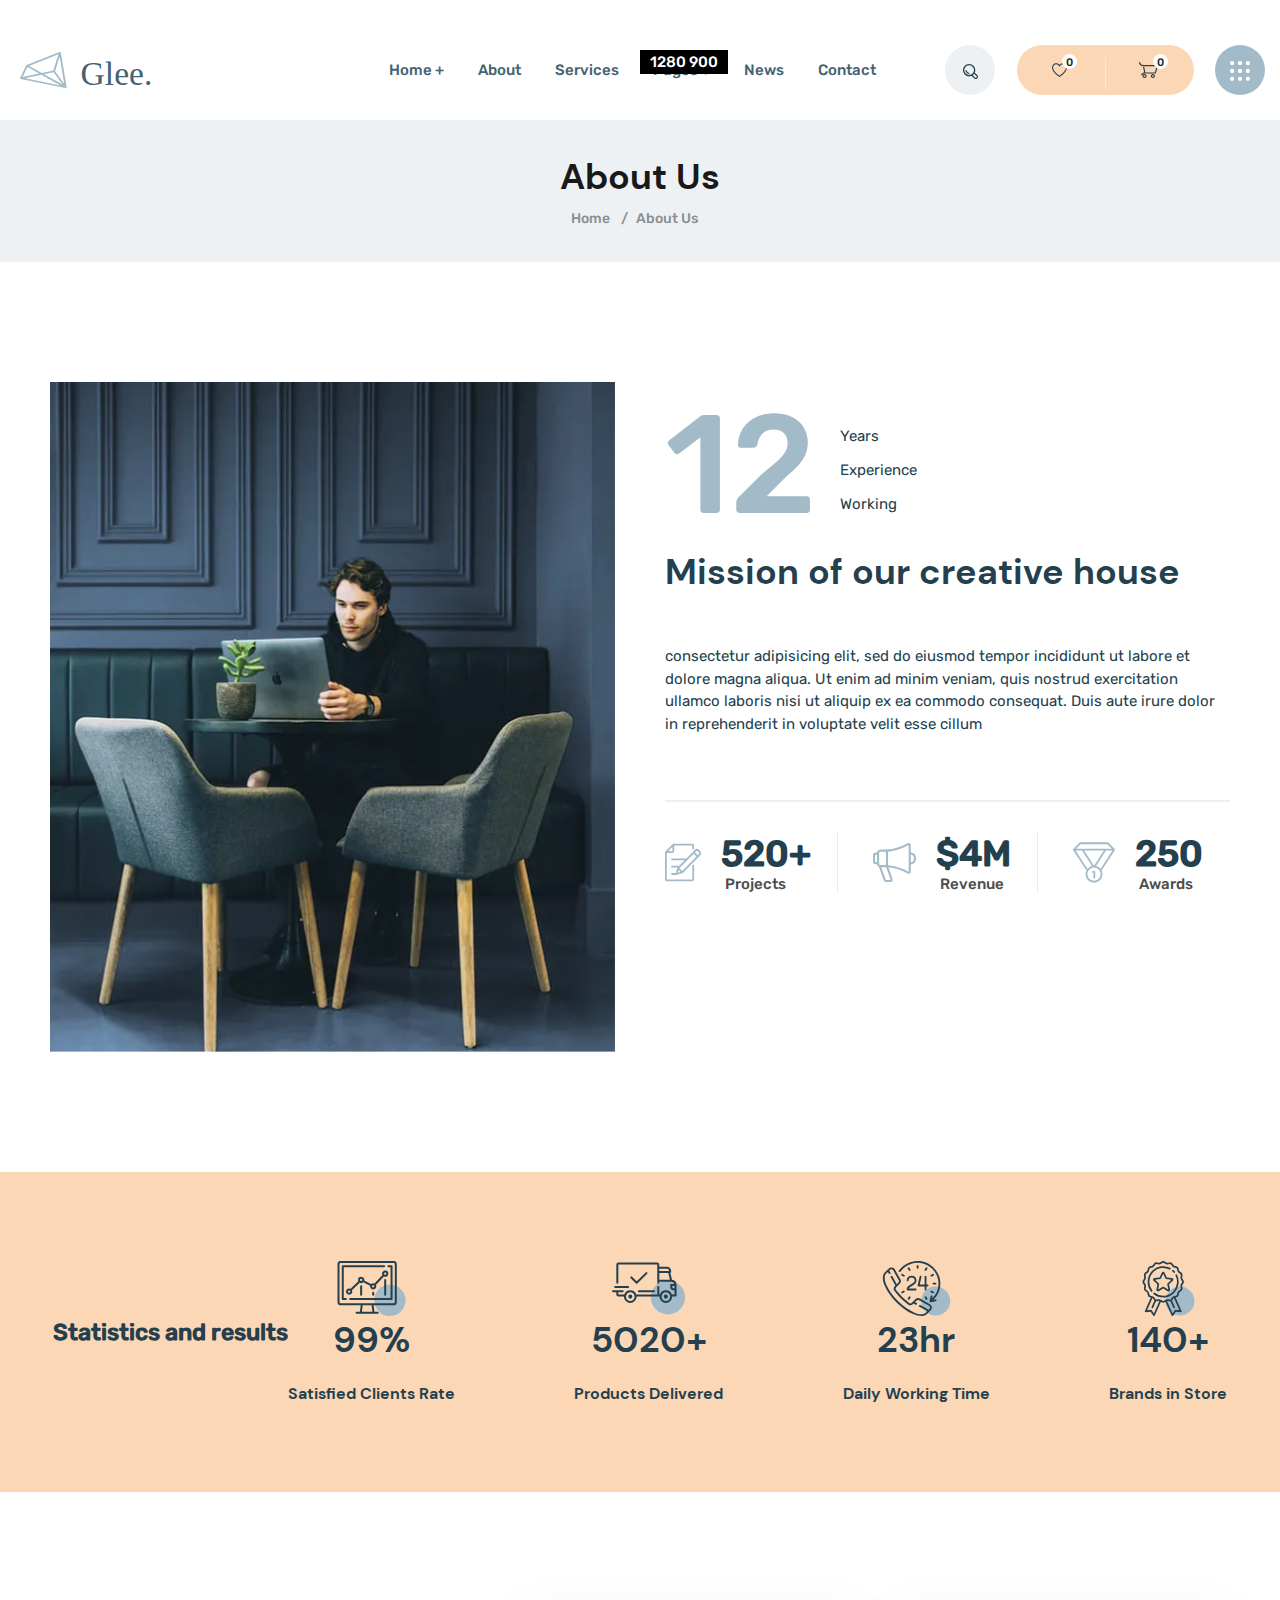
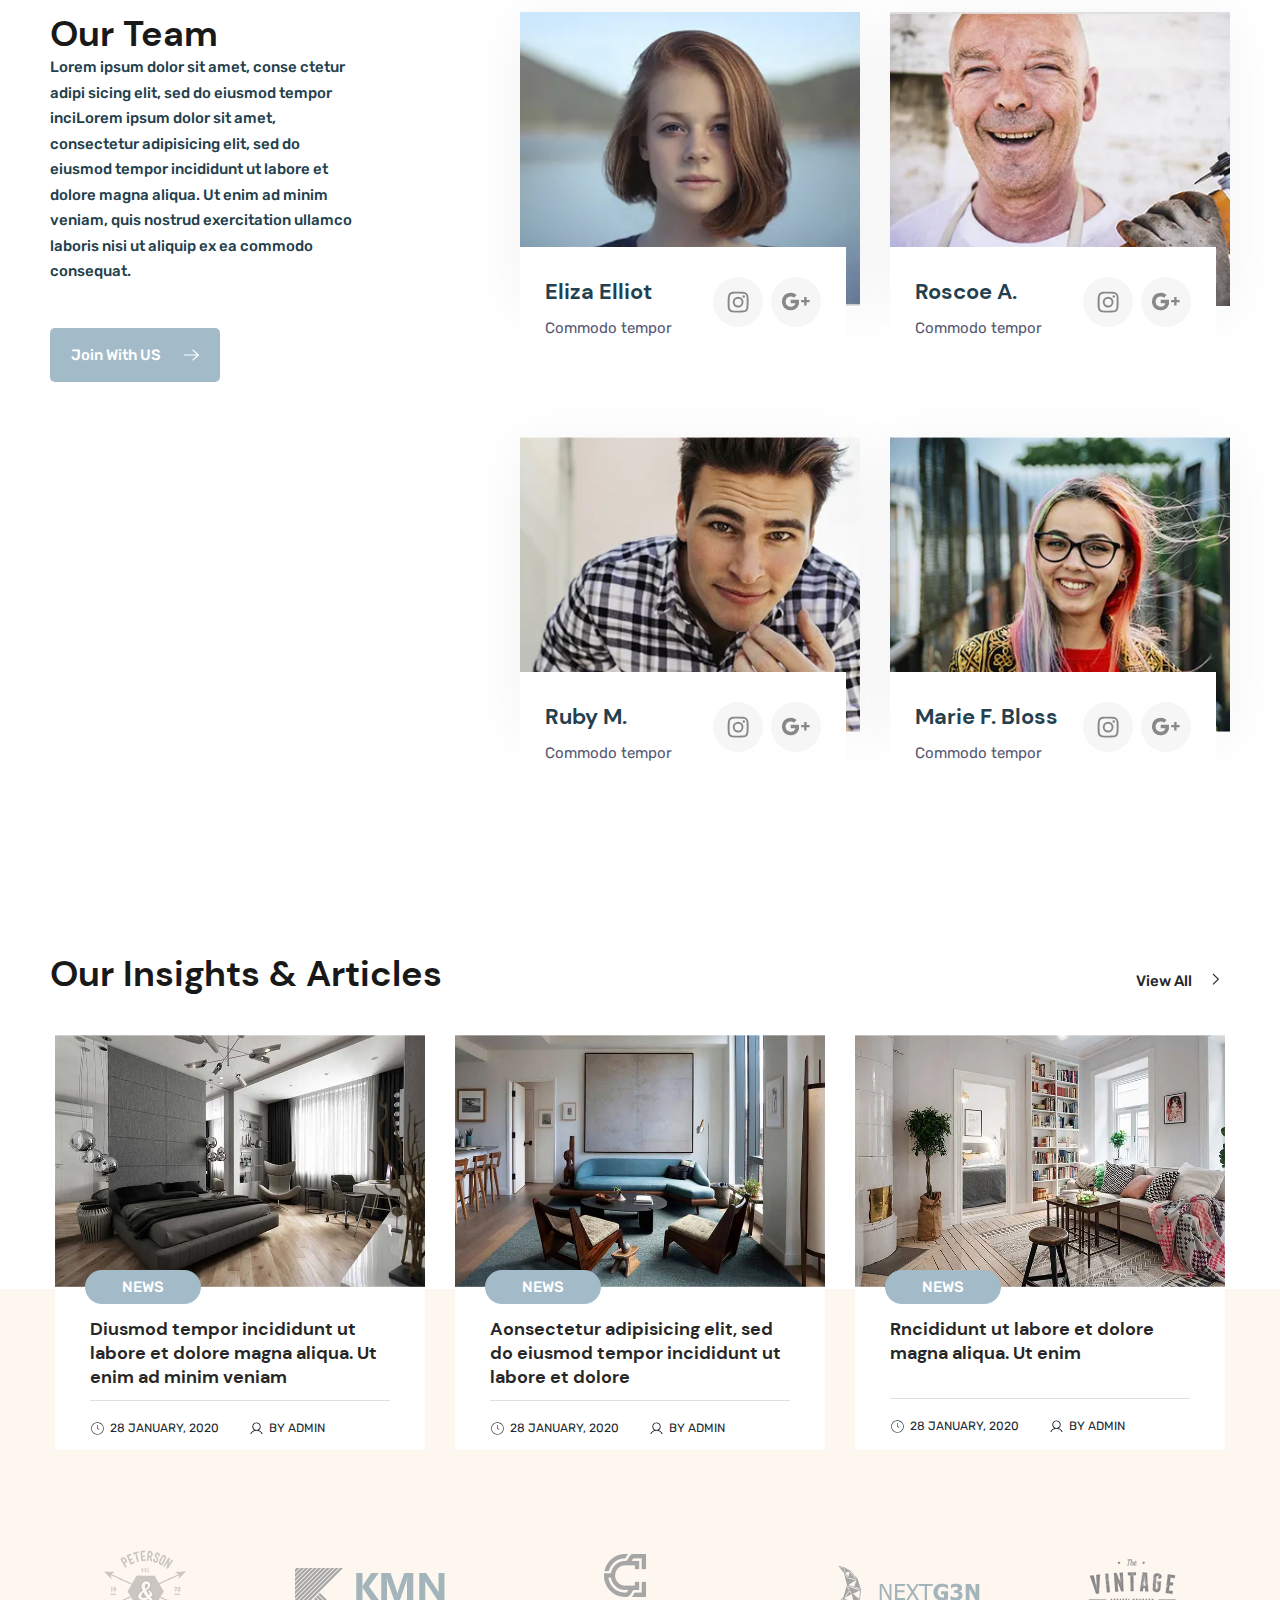
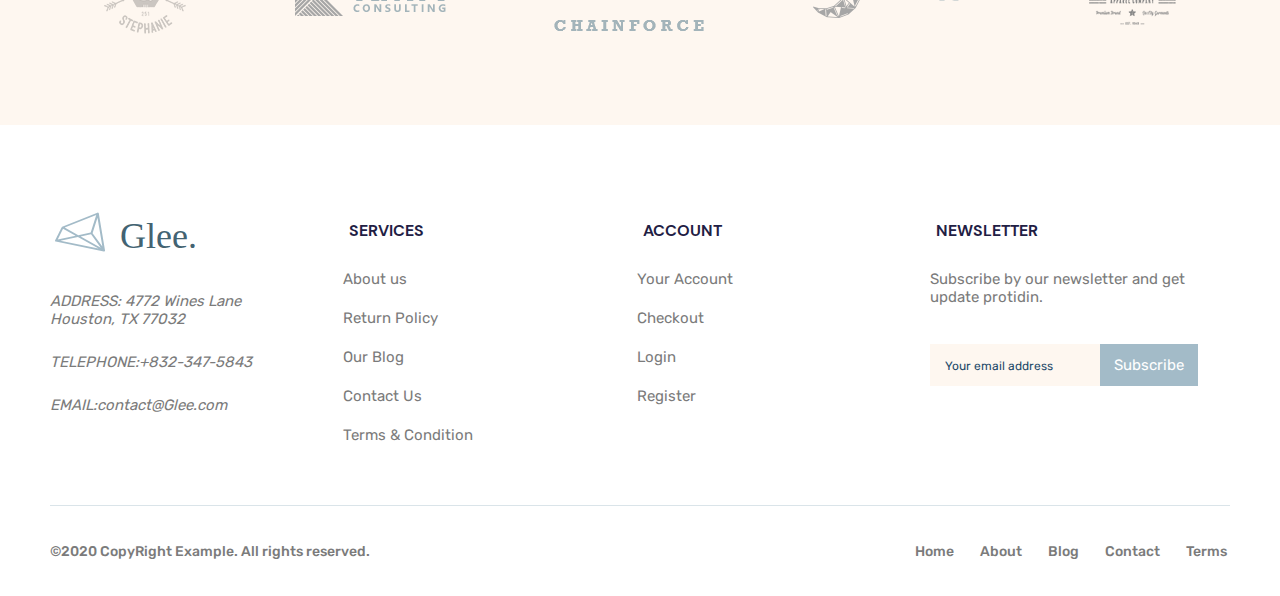
==== commit 86809f62: "Updates" ====
--- a/about.html
+++ b/about.html
@@ -14,80 +14,81 @@
 </head>
 
 <body>
+  <div class="display-parametr"></div>
   <div class="parent">
-    <header class="header">
-      <div class="container">
-        <div class="header__inner">
-          <a class="logo" href="index.html">
-            <img class="logo__img" src="images/header/icons/logo.svg" alt="logo img">
+  <header class="header">
+    <div class="container">
+      <div class="header__inner">
+        <a class="logo" href="index.html">
+          <img class="logo__img" src="images/header/icons/logo.svg" alt="logo img">
+        </a>
+        <nav class="menu">
+          <button class="burger menu__btn" data-burger aria-label="open menu">
+            <span class="burger__line"></span>
+          </button>
+          <ul class="menu__list" data-menu>
+            <li class="menu__list-item" data-menu-item>
+              <a class="menu__list-link  menu__list-link--active" href="index.html">Home +</a>
+            </li>
+            <li class="menu__list-item" data-menu-item>
+              <a class="menu__list-link" href="about.html">About</a>
+            </li>
+            <li class="menu__list-item" data-menu-item>
+              <a class="menu__list-link" href="blog.html">Services</a>
+            </li>
+            <li class="menu__list-item" data-menu-item>
+              <a class="menu__list-link" href="shop_1.html">Pages +</a>
+            </li>
+            <li class="menu__list-item" data-menu-item>
+              <a class="menu__list-link" href="terms.html">News</a>
+            </li>
+            <li class="menu__list-item" data-menu-item>
+              <a class="menu__list-link" href="contact.html">Contact</a>
+            </li>
+          </ul>
+        </nav>
+        <div class="user-nav">
+          <a class="user-nav__link user-nav__link--search" href="#">
+            <img class="user-nav__link-img" src="images/header/icons/search.svg" alt="search icon">
           </a>
-          <nav class="menu">
-            <button class="burger menu__btn" data-burger aria-label="open menu">
-              <span class="burger__line"></span>
-            </button>
-            <ul class="menu__list" data-menu>
-              <li class="menu__list-item" data-menu-item>
-                <a class="menu__list-link  menu__list-link--active" href="index.html">Home +</a>
-              </li>
-              <li class="menu__list-item" data-menu-item>
-                <a class="menu__list-link" href="about.html">About</a>
-              </li>
-              <li class="menu__list-item" data-menu-item>
-                <a class="menu__list-link" href="blog.html">Services</a>
-              </li>
-              <li class="menu__list-item" data-menu-item>
-                <a class="menu__list-link" href="shop_1.html">Pages +</a>
-              </li>
-              <li class="menu__list-item" data-menu-item>
-                <a class="menu__list-link" href="terms.html">News</a>
-              </li>
-              <li class="menu__list-item" data-menu-item>
-                <a class="menu__list-link" href="contact.html">Contact</a>
-              </li>
-            </ul>
-          </nav>
-          <div class="user-nav">
-            <a class="user-nav__link user-nav__link--search" href="#">
-              <img class="user-nav__link-img" src="images/header/icons/search.svg" alt="search icon">
+          <div class="user-nav__inner">
+            <a class="user-nav__inner-link">
+              <img class="user-nav__link-img" src="images/header/icons/heart.svg" alt="heart icon">
+              <span class="user-nav__num">0</span>
             </a>
-            <div class="user-nav__inner">
-              <a class="user-nav__inner-link">
-                <img class="user-nav__link-img" src="images/header/icons/heart.svg" alt="heart icon">
-                <span class="user-nav__num">0</span>
-              </a>
-              <a class="user-nav__inner-link">
-                <img class="user-nav__link-img" src="images/header/icons/cart.svg" alt="cart icon">
-                <span class="user-nav__num">0</span>
-              </a>
-            </div>
-            <a class="user-nav__link user-nav__link-user" href="#">
-              <img class="user-nav__link-img-user" src="images/header/icons/user.svg" alt="user icon">
+            <a class="user-nav__inner-link">
+              <img class="user-nav__link-img" src="images/header/icons/cart.svg" alt="cart icon">
+              <span class="user-nav__num">0</span>
             </a>
           </div>
+          <a class="user-nav__link user-nav__link-user" href="#">
+            <img class="user-nav__link-img-user" src="images/header/icons/user.svg" alt="user icon">
+          </a>
         </div>
       </div>
-    </header>
-    <main class="main">
-
-      <section class="top">
-        <div class="top-container">
-          <h1 class="top__title title">About Us</h1>
-          <div class="bleadcrumbs">
-            <ul class="bleadcrumbs__list">
-              <li class="bleadcrumbs__item">
-                <a class="bleadcrumbs__link" href="index.html">
-                  Home
-                </a>
-              </li>
-              <li class="bleadcrumbs__item">
-                <a class="bleadcrumbs__link" href="about.html">
-                  About Us
-                </a>
-              </li>
-            </ul>
-          </div>
-        </div>
-      </section>
+    </div>
+  </header>
+  <main class="main">
+    
+    <section class="top">
+      <div class="top-container">
+        <h1 class="top__title title">About Us</h1>
+        <div class="bleadcrumbs">
+          <ul class="bleadcrumbs__list">
+            <li class="bleadcrumbs__item">
+              <a class="bleadcrumbs__link" href="index.html">
+                Home
+              </a>
+            </li>
+            <li class="bleadcrumbs__item">
+              <a class="bleadcrumbs__link" href="about.html">
+                About Us
+              </a>
+            </li>
+          </ul>
+        </div>
+      </div>
+    </section>
 
       <section class="about-us">
         <div class="container1170">
--- a/css/style.min.css
+++ b/css/style.min.css
@@ -1 +1 @@
-html{-webkit-box-sizing:border-box;box-sizing:border-box}*,*::after,*::before{-webkit-box-sizing:inherit;box-sizing:inherit}ul,ol{padding:0}ul{list-style:none}body,h1,h2,h3,h4,h5,h6,p,ul,ol,li,figure,figcaption,blockquote,dl,dd{margin:0}img{max-width:100%;display:block}input,button,textarea,select{font:inherit}a{text-decoration:none;cursor:pointer;color:#262626}input[type=number]::-webkit-outer-spin-button,input[type=number]::-webkit-inner-spin-button{-webkit-appearance:none}input[type=number],input[type=number]:hover,input[type=number]:focus{-webkit-appearance:none;appearance:none;-moz-appearance:textfield}.footer .footer-top__title,.contact__info-item-title,.contact__info-title,.filter__title-text,.ourteam__item-title,.statistics__item-text,.about-us__title,.blog__item-title,.design__item-type,.design__item-title,.design__item,.blurb__item-title,.categories-item-prise,.title{font-family:"DMSans-Bold",sans-serif;font-weight:700}.categories-item-title{font-family:"DMSans-Regular",sans-serif;font-weight:400}.product-tabs__top,.blog-one .comments-title,.blog-one__creator-name,.blog-one__text h3,.blog-one__text h4,.comments-form__title,.comments__content-name,.terms__title-info,.terms__title,.mold__btn-create,.mold__btn,.about-us__years,.top-slider__title,.menu__list-link,body{font-family:"Rubik-Medium",sans-serif;font-weight:500}.footer .footer-top,.product-tabs__content-item-text,.product-info__text,.product-info__title,.jq-number__field input,.product-one__btn,.product-one__text,.product-one__price,.product-one__title,.contact__info-text,.contact__info-subtitle,.contact-form__textarea,.contact-form__text-input,.blog-one__tags a,.blog-one__tags span,.blog-one__share span,.blog-one__creator-text,.blog-one__text blockquote,.blog-one__text p,.blog-one__text h2,.recent-posts__data,.recent-posts__title-link,.blog-page__item-title,.blog-page__item-time,.comments-form__textarea,.comments-form__text-input,.comments__content-text,.comments__content-data,.shop-content-item-text,.shop-content-item-prise,.shop-content-item-title,.filter-recent__price,.filter-recent__text,.filter-brand__num,.filter-brand__text,.filter-category__text,.terms__info,.terms__text,.ourteam__item-text,.about-us__text,.about-us__time-left p,.blog__box,.blurb__item-text,.top-slider__text,.menu__list-link:hover,.pagination__next,.pagination__link{font-family:"Rubik-Regular",sans-serif;font-weight:400}.footer .footer-top__form-btn,.product-one__btn,.contact-form__btn,.comments-form__btn,.top-slider__link{background-color:#a3bbc8;border:none;cursor:pointer;color:#fff;margin-left:-4px}.filter-brand__input,.filter-category__input{width:1px;height:1px;overflow:hidden;clip:rect(0 0 0 0);position:absolute}@font-face{font-family:"DMSans-Bold";font-weight:700;font-style:normal;src:local("DMSans-Bold"),url("../fonts/DMSans-Bold.woff2") format("woff2"),url("../fonts/DMSans-Bold.woff") format("woff");font-display:swap}@font-face{font-family:"DMSans-Regular";font-weight:400;font-style:normal;src:local("DMSans-Regular"),url("../fonts/DMSans-Regular.woff2") format("woff2"),url("../fonts/DMSans-Regular.woff") format("woff");font-display:swap}@font-face{font-family:"Rubik-Medium";font-weight:500;font-style:normal;src:local("Rubik-Medium"),url("../fonts/Rubik-Medium.woff2") format("woff2"),url("../fonts/Rubik-Medium.woff") format("woff");font-display:swap}@font-face{font-family:"Rubik-Regular";font-weight:400;font-style:normal;src:local("Rubik-Regular"),url("../fonts/Rubik-Regular.woff2") format("woff2"),url("../fonts/Rubik-Regular.woff") format("woff");font-display:swap}.slick-slider{position:relative;display:block;-webkit-box-sizing:border-box;box-sizing:border-box;-webkit-touch-callout:none;-webkit-user-select:none;-moz-user-select:none;-ms-user-select:none;user-select:none;-ms-touch-action:pan-y;touch-action:pan-y;-webkit-tap-highlight-color:rgba(0,0,0,0)}.slick-list{position:relative;overflow:hidden;display:block;margin:0;padding:0}.slick-list:focus{outline:none}.slick-list.dragging{cursor:pointer;cursor:hand}.slick-slider .slick-track,.slick-slider .slick-list{-webkit-transform:translate3d(0, 0, 0);-ms-transform:translate3d(0, 0, 0);transform:translate3d(0, 0, 0)}.slick-track{position:relative;left:0;top:0;display:block;margin-left:auto;margin-right:auto}.slick-track:before,.slick-track:after{content:"";display:table}.slick-track:after{clear:both}.slick-loading .slick-track{visibility:hidden}.slick-slide{float:left;height:100%;min-height:1px;display:none}[dir=rtl] .slick-slide{float:right}.slick-slide img{display:block}.slick-slide.slick-loading img{display:none}.slick-slide.dragging img{pointer-events:none}.slick-initialized .slick-slide{display:block}.slick-loading .slick-slide{visibility:hidden}.slick-vertical .slick-slide{display:block;height:auto;border:1px solid rgba(0,0,0,0)}.slick-arrow.slick-hidden{display:none}body.compensate-for-scrollbar{overflow:hidden}.fancybox-active{height:auto}.fancybox-is-hidden{left:-9999px;margin:0;position:absolute !important;top:-9999px;visibility:hidden}.fancybox-container{-webkit-backface-visibility:hidden;height:100%;left:0;outline:none;position:fixed;-webkit-tap-highlight-color:transparent;top:0;-ms-touch-action:manipulation;touch-action:manipulation;-webkit-transform:translateZ(0);transform:translateZ(0);width:100%;z-index:99992}.fancybox-container *{-webkit-box-sizing:border-box;box-sizing:border-box}.fancybox-outer,.fancybox-inner,.fancybox-bg,.fancybox-stage{bottom:0;left:0;position:absolute;right:0;top:0}.fancybox-outer{-webkit-overflow-scrolling:touch;overflow-y:auto}.fancybox-bg{background:rgb(30, 30, 30);opacity:0;-webkit-transition-duration:inherit;transition-duration:inherit;-webkit-transition-property:opacity;transition-property:opacity;-webkit-transition-timing-function:cubic-bezier(0.47, 0, 0.74, 0.71);transition-timing-function:cubic-bezier(0.47, 0, 0.74, 0.71)}.fancybox-is-open .fancybox-bg{opacity:.9;-webkit-transition-timing-function:cubic-bezier(0.22, 0.61, 0.36, 1);transition-timing-function:cubic-bezier(0.22, 0.61, 0.36, 1)}.fancybox-infobar,.fancybox-toolbar,.fancybox-caption,.fancybox-navigation .fancybox-button{direction:ltr;opacity:0;position:absolute;-webkit-transition:opacity .25s ease,visibility 0s ease .25s;transition:opacity .25s ease,visibility 0s ease .25s;visibility:hidden;z-index:99997}.fancybox-show-infobar .fancybox-infobar,.fancybox-show-toolbar .fancybox-toolbar,.fancybox-show-caption .fancybox-caption,.fancybox-show-nav .fancybox-navigation .fancybox-button{opacity:1;-webkit-transition:opacity .25s ease 0s,visibility 0s ease 0s;transition:opacity .25s ease 0s,visibility 0s ease 0s;visibility:visible}.fancybox-infobar{color:#ccc;font-size:13px;-webkit-font-smoothing:subpixel-antialiased;height:44px;left:0;line-height:44px;min-width:44px;mix-blend-mode:difference;padding:0 10px;pointer-events:none;top:0;-webkit-touch-callout:none;-webkit-user-select:none;-moz-user-select:none;-ms-user-select:none;user-select:none}.fancybox-toolbar{right:0;top:0}.fancybox-stage{direction:ltr;overflow:visible;-webkit-transform:translateZ(0);transform:translateZ(0);z-index:99994}.fancybox-is-open .fancybox-stage{overflow:hidden}.fancybox-slide{-webkit-backface-visibility:hidden;display:none;height:100%;left:0;outline:none;overflow:auto;-webkit-overflow-scrolling:touch;padding:44px;position:absolute;text-align:center;top:0;-webkit-transition-property:opacity,-webkit-transform;transition-property:opacity,-webkit-transform;transition-property:transform,opacity;transition-property:transform,opacity,-webkit-transform;white-space:normal;width:100%;z-index:99994}.fancybox-slide::before{content:"";display:inline-block;font-size:0;height:100%;vertical-align:middle;width:0}.fancybox-is-sliding .fancybox-slide,.fancybox-slide--previous,.fancybox-slide--current,.fancybox-slide--next{display:block}.fancybox-slide--image{overflow:hidden;padding:44px 0}.fancybox-slide--image::before{display:none}.fancybox-slide--html{padding:6px}.fancybox-content{background:#fff;display:inline-block;margin:0;max-width:100%;overflow:auto;-webkit-overflow-scrolling:touch;padding:44px;position:relative;text-align:left;vertical-align:middle}.fancybox-slide--image .fancybox-content{-webkit-animation-timing-function:cubic-bezier(0.5, 0, 0.14, 1);animation-timing-function:cubic-bezier(0.5, 0, 0.14, 1);-webkit-backface-visibility:hidden;background:transparent;background-repeat:no-repeat;background-size:100% 100%;left:0;max-width:none;overflow:visible;padding:0;position:absolute;top:0;-ms-transform-origin:top left;-webkit-transform-origin:top left;transform-origin:top left;-webkit-transition-property:opacity,-webkit-transform;transition-property:opacity,-webkit-transform;transition-property:transform,opacity;transition-property:transform,opacity,-webkit-transform;-webkit-user-select:none;-moz-user-select:none;-ms-user-select:none;user-select:none;z-index:99995}.fancybox-can-zoomOut .fancybox-content{cursor:-webkit-zoom-out;cursor:zoom-out}.fancybox-can-zoomIn .fancybox-content{cursor:-webkit-zoom-in;cursor:zoom-in}.fancybox-can-swipe .fancybox-content,.fancybox-can-pan .fancybox-content{cursor:-webkit-grab;cursor:grab}.fancybox-is-grabbing .fancybox-content{cursor:-webkit-grabbing;cursor:grabbing}.fancybox-container [data-selectable=true]{cursor:text}.fancybox-image,.fancybox-spaceball{background:transparent;border:0;height:100%;left:0;margin:0;max-height:none;max-width:none;padding:0;position:absolute;top:0;-webkit-user-select:none;-moz-user-select:none;-ms-user-select:none;user-select:none;width:100%}.fancybox-spaceball{z-index:1}.fancybox-slide--video .fancybox-content,.fancybox-slide--map .fancybox-content,.fancybox-slide--pdf .fancybox-content,.fancybox-slide--iframe .fancybox-content{height:100%;overflow:visible;padding:0;width:100%}.fancybox-slide--video .fancybox-content{background:#000}.fancybox-slide--map .fancybox-content{background:#e5e3df}.fancybox-slide--iframe .fancybox-content{background:#fff}.fancybox-video,.fancybox-iframe{background:transparent;border:0;display:block;height:100%;margin:0;overflow:hidden;padding:0;width:100%}.fancybox-iframe{left:0;position:absolute;top:0}.fancybox-error{background:#fff;cursor:default;max-width:400px;padding:40px;width:100%}.fancybox-error p{color:#444;font-size:16px;line-height:20px;margin:0;padding:0}.fancybox-button{background:rgba(30, 30, 30, 0.6);border:0;border-radius:0;-webkit-box-shadow:none;box-shadow:none;cursor:pointer;display:inline-block;height:44px;margin:0;padding:10px;position:relative;-webkit-transition:color .2s;transition:color .2s;vertical-align:top;visibility:inherit;width:44px}.fancybox-button,.fancybox-button:visited,.fancybox-button:link{color:#ccc}.fancybox-button:hover{color:#fff}.fancybox-button:focus{outline:none}.fancybox-button.fancybox-focus{outline:1px dotted}.fancybox-button[disabled],.fancybox-button[disabled]:hover{color:#888;cursor:default;outline:none}.fancybox-button div{height:100%}.fancybox-button svg{display:block;height:100%;overflow:visible;position:relative;width:100%}.fancybox-button svg path{fill:currentColor;stroke-width:0}.fancybox-button--play svg:nth-child(2),.fancybox-button--fsenter svg:nth-child(2){display:none}.fancybox-button--pause svg:nth-child(1),.fancybox-button--fsexit svg:nth-child(1){display:none}.fancybox-progress{background:#ff5268;height:2px;left:0;position:absolute;right:0;top:0;-ms-transform:scaleX(0);-webkit-transform:scaleX(0);transform:scaleX(0);-ms-transform-origin:0;-webkit-transform-origin:0;transform-origin:0;-webkit-transition-property:-webkit-transform;transition-property:-webkit-transform;transition-property:transform;transition-property:transform, -webkit-transform;-webkit-transition-timing-function:linear;transition-timing-function:linear;z-index:99998}.fancybox-close-small{background:transparent;border:0;border-radius:0;color:#ccc;cursor:pointer;opacity:.8;padding:8px;position:absolute;right:-12px;top:-44px;z-index:401}.fancybox-close-small:hover{color:#fff;opacity:1}.fancybox-slide--html .fancybox-close-small{color:currentColor;padding:10px;right:0;top:0}.fancybox-slide--image.fancybox-is-scaling .fancybox-content{overflow:hidden}.fancybox-is-scaling .fancybox-close-small,.fancybox-is-zoomable.fancybox-can-pan .fancybox-close-small{display:none}.fancybox-navigation .fancybox-button{background-clip:content-box;height:100px;opacity:0;position:absolute;top:calc(50% - 50px);width:70px}.fancybox-navigation .fancybox-button div{padding:7px}.fancybox-navigation .fancybox-button--arrow_left{left:0;left:env(safe-area-inset-left);padding:31px 26px 31px 6px}.fancybox-navigation .fancybox-button--arrow_right{padding:31px 6px 31px 26px;right:0;right:env(safe-area-inset-right)}.fancybox-caption{background:-webkit-gradient(linear, left bottom, left top, from(rgba(0, 0, 0, 0.85)), color-stop(50%, rgba(0, 0, 0, 0.3)), color-stop(65%, rgba(0, 0, 0, 0.15)), color-stop(75.5%, rgba(0, 0, 0, 0.075)), color-stop(82.85%, rgba(0, 0, 0, 0.037)), color-stop(88%, rgba(0, 0, 0, 0.019)), to(rgba(0, 0, 0, 0)));background:linear-gradient(to top, rgba(0, 0, 0, 0.85) 0%, rgba(0, 0, 0, 0.3) 50%, rgba(0, 0, 0, 0.15) 65%, rgba(0, 0, 0, 0.075) 75.5%, rgba(0, 0, 0, 0.037) 82.85%, rgba(0, 0, 0, 0.019) 88%, rgba(0, 0, 0, 0) 100%);bottom:0;color:#eee;font-size:14px;font-weight:400;left:0;line-height:1.5;padding:75px 44px 25px 44px;pointer-events:none;right:0;text-align:center;z-index:99996}@supports(padding: max(0px)){.fancybox-caption{padding:75px max(44px,env(safe-area-inset-right)) max(25px,env(safe-area-inset-bottom)) max(44px,env(safe-area-inset-left))}}.fancybox-caption--separate{margin-top:-50px}.fancybox-caption__body{max-height:50vh;overflow:auto;pointer-events:all}.fancybox-caption a,.fancybox-caption a:link,.fancybox-caption a:visited{color:#ccc;text-decoration:none}.fancybox-caption a:hover{color:#fff;text-decoration:underline}.fancybox-loading{-webkit-animation:fancybox-rotate 1s linear infinite;animation:fancybox-rotate 1s linear infinite;background:transparent;border:4px solid #888;border-bottom-color:#fff;border-radius:50%;height:50px;left:50%;margin:-25px 0 0 -25px;opacity:.7;padding:0;position:absolute;top:50%;width:50px;z-index:99999}@-webkit-keyframes fancybox-rotate{100%{-webkit-transform:rotate(360deg);transform:rotate(360deg)}}@keyframes fancybox-rotate{100%{-webkit-transform:rotate(360deg);transform:rotate(360deg)}}.fancybox-animated{-webkit-transition-timing-function:cubic-bezier(0, 0, 0.25, 1);transition-timing-function:cubic-bezier(0, 0, 0.25, 1)}.fancybox-fx-slide.fancybox-slide--previous{opacity:0;-webkit-transform:translate3d(-100%, 0, 0);transform:translate3d(-100%, 0, 0)}.fancybox-fx-slide.fancybox-slide--next{opacity:0;-webkit-transform:translate3d(100%, 0, 0);transform:translate3d(100%, 0, 0)}.fancybox-fx-slide.fancybox-slide--current{opacity:1;-webkit-transform:translate3d(0, 0, 0);transform:translate3d(0, 0, 0)}.fancybox-fx-fade.fancybox-slide--previous,.fancybox-fx-fade.fancybox-slide--next{opacity:0;-webkit-transition-timing-function:cubic-bezier(0.19, 1, 0.22, 1);transition-timing-function:cubic-bezier(0.19, 1, 0.22, 1)}.fancybox-fx-fade.fancybox-slide--current{opacity:1}.fancybox-fx-zoom-in-out.fancybox-slide--previous{opacity:0;-webkit-transform:scale3d(1.5, 1.5, 1.5);transform:scale3d(1.5, 1.5, 1.5)}.fancybox-fx-zoom-in-out.fancybox-slide--next{opacity:0;-webkit-transform:scale3d(0.5, 0.5, 0.5);transform:scale3d(0.5, 0.5, 0.5)}.fancybox-fx-zoom-in-out.fancybox-slide--current{opacity:1;-webkit-transform:scale3d(1, 1, 1);transform:scale3d(1, 1, 1)}.fancybox-fx-rotate.fancybox-slide--previous{opacity:0;-ms-transform:rotate(-360deg);-webkit-transform:rotate(-360deg);transform:rotate(-360deg)}.fancybox-fx-rotate.fancybox-slide--next{opacity:0;-ms-transform:rotate(360deg);-webkit-transform:rotate(360deg);transform:rotate(360deg)}.fancybox-fx-rotate.fancybox-slide--current{opacity:1;-ms-transform:rotate(0deg);-webkit-transform:rotate(0deg);transform:rotate(0deg)}.fancybox-fx-circular.fancybox-slide--previous{opacity:0;-webkit-transform:scale3d(0, 0, 0) translate3d(-100%, 0, 0);transform:scale3d(0, 0, 0) translate3d(-100%, 0, 0)}.fancybox-fx-circular.fancybox-slide--next{opacity:0;-webkit-transform:scale3d(0, 0, 0) translate3d(100%, 0, 0);transform:scale3d(0, 0, 0) translate3d(100%, 0, 0)}.fancybox-fx-circular.fancybox-slide--current{opacity:1;-webkit-transform:scale3d(1, 1, 1) translate3d(0, 0, 0);transform:scale3d(1, 1, 1) translate3d(0, 0, 0)}.fancybox-fx-tube.fancybox-slide--previous{-webkit-transform:translate3d(-100%, 0, 0) scale(0.1) skew(-10deg);transform:translate3d(-100%, 0, 0) scale(0.1) skew(-10deg)}.fancybox-fx-tube.fancybox-slide--next{-webkit-transform:translate3d(100%, 0, 0) scale(0.1) skew(10deg);transform:translate3d(100%, 0, 0) scale(0.1) skew(10deg)}.fancybox-fx-tube.fancybox-slide--current{-webkit-transform:translate3d(0, 0, 0) scale(1);transform:translate3d(0, 0, 0) scale(1)}@media all and (max-height: 576px){.fancybox-slide{padding-left:6px;padding-right:6px}.fancybox-slide--image{padding:6px 0}.fancybox-close-small{right:-6px}.fancybox-slide--image .fancybox-close-small{background:#4e4e4e;color:#f2f4f6;height:36px;opacity:1;padding:6px;right:0;top:0;width:36px}.fancybox-caption{padding-left:12px;padding-right:12px}@supports(padding: max(0px)){.fancybox-caption{padding-left:max(12px,env(safe-area-inset-left));padding-right:max(12px,env(safe-area-inset-right))}}}.fancybox-share{background:#f4f4f4;border-radius:3px;max-width:90%;padding:30px;text-align:center}.fancybox-share h1{color:#222;font-size:35px;font-weight:700;margin:0 0 20px 0}.fancybox-share p{margin:0;padding:0}.fancybox-share__button{border:0;border-radius:3px;display:inline-block;font-size:14px;font-weight:700;line-height:40px;margin:0 5px 10px 5px;min-width:130px;padding:0 15px;text-decoration:none;-webkit-transition:all .2s;transition:all .2s;-webkit-user-select:none;-moz-user-select:none;-ms-user-select:none;user-select:none;white-space:nowrap}.fancybox-share__button:visited,.fancybox-share__button:link{color:#fff}.fancybox-share__button:hover{text-decoration:none}.fancybox-share__button--fb{background:#3b5998}.fancybox-share__button--fb:hover{background:#344e86}.fancybox-share__button--pt{background:#bd081d}.fancybox-share__button--pt:hover{background:#aa0719}.fancybox-share__button--tw{background:#1da1f2}.fancybox-share__button--tw:hover{background:#0d95e8}.fancybox-share__button svg{height:25px;margin-right:7px;position:relative;top:-1px;vertical-align:middle;width:25px}.fancybox-share__button svg path{fill:#fff}.fancybox-share__input{background:transparent;border:0;border-bottom:1px solid #d7d7d7;border-radius:0;color:#5d5b5b;font-size:14px;margin:10px 0 0 0;outline:none;padding:10px 15px;width:100%}.fancybox-thumbs{background:#ddd;bottom:0;display:none;margin:0;-webkit-overflow-scrolling:touch;-ms-overflow-style:-ms-autohiding-scrollbar;padding:2px 2px 4px 2px;position:absolute;right:0;-webkit-tap-highlight-color:rgba(0, 0, 0, 0);top:0;width:212px;z-index:99995}.fancybox-thumbs-x{overflow-x:auto;overflow-y:hidden}.fancybox-show-thumbs .fancybox-thumbs{display:block}.fancybox-show-thumbs .fancybox-inner{right:212px}.fancybox-thumbs__list{font-size:0;height:100%;list-style:none;margin:0;overflow-x:hidden;overflow-y:auto;padding:0;position:absolute;position:relative;white-space:nowrap;width:100%}.fancybox-thumbs-x .fancybox-thumbs__list{overflow:hidden}.fancybox-thumbs-y .fancybox-thumbs__list::-webkit-scrollbar{width:7px}.fancybox-thumbs-y .fancybox-thumbs__list::-webkit-scrollbar-track{background:#fff;border-radius:10px;-webkit-box-shadow:inset 0 0 6px rgba(0, 0, 0, 0.3);box-shadow:inset 0 0 6px rgba(0, 0, 0, 0.3)}.fancybox-thumbs-y .fancybox-thumbs__list::-webkit-scrollbar-thumb{background:#2a2a2a;border-radius:10px}.fancybox-thumbs__list a{-webkit-backface-visibility:hidden;backface-visibility:hidden;background-color:rgba(0, 0, 0, 0.1);background-position:center center;background-repeat:no-repeat;background-size:cover;cursor:pointer;float:left;height:75px;margin:2px;max-height:calc(100% - 8px);max-width:calc(50% - 4px);outline:none;overflow:hidden;padding:0;position:relative;-webkit-tap-highlight-color:transparent;width:100px}.fancybox-thumbs__list a::before{border:6px solid #ff5268;bottom:0;content:"";left:0;opacity:0;position:absolute;right:0;top:0;-webkit-transition:all .2s cubic-bezier(0.25, 0.46, 0.45, 0.94);transition:all .2s cubic-bezier(0.25, 0.46, 0.45, 0.94);z-index:99991}.fancybox-thumbs__list a:focus::before{opacity:.5}.fancybox-thumbs__list a.fancybox-thumbs-active::before{opacity:1}@media all and (max-width: 576px){.fancybox-thumbs{width:110px}.fancybox-show-thumbs .fancybox-inner{right:110px}.fancybox-thumbs__list a{max-width:calc(100% - 10px)}}.irs{position:relative;display:block;-webkit-touch-callout:none;-webkit-user-select:none;-moz-user-select:none;-ms-user-select:none;user-select:none;font-size:12px;font-family:Arial,sans-serif}.irs-line{position:relative;display:block;overflow:hidden;outline:none !important}.irs-bar{position:absolute;display:block;left:0;width:0}.irs-shadow{position:absolute;display:none;left:0;width:0}.irs-handle{position:absolute;display:block;-webkit-box-sizing:border-box;box-sizing:border-box;cursor:default;z-index:1}.irs-handle.type_last{z-index:2}.irs-min,.irs-max{position:absolute;display:block;cursor:default}.irs-min{left:0}.irs-max{right:0}.irs-from,.irs-to,.irs-single{position:absolute;display:block;top:0;left:0;cursor:default;white-space:nowrap}.irs-grid{position:absolute;display:none;bottom:0;left:0;width:100%;height:20px}.irs-with-grid .irs-grid{display:block}.irs-grid-pol{position:absolute;top:0;left:0;width:1px;height:8px;background:#000}.irs-grid-pol.small{height:4px}.irs-grid-text{position:absolute;bottom:0;left:0;white-space:nowrap;text-align:center;font-size:9px;line-height:9px;padding:0 3px;color:#000}.irs-disable-mask{position:absolute;display:block;top:0;left:-1%;width:102%;height:100%;cursor:default;background:rgba(0, 0, 0, 0);z-index:2}.lt-ie9 .irs-disable-mask{background:#000;filter:alpha(opacity=0);cursor:not-allowed}.irs-disabled{opacity:.4}.irs-hidden-input{position:absolute !important;display:block !important;top:0 !important;left:0 !important;width:0 !important;height:0 !important;font-size:0 !important;line-height:0 !important;padding:0 !important;margin:0 !important;overflow:hidden;outline:none !important;z-index:-9999 !important;background:none !important;border-style:solid !important;border-color:transparent !important}.irs--flat{height:40px}.irs--flat.irs-with-grid{height:60px}.irs--flat .irs-line{top:25px;height:12px;background-color:#e1e4e9;border-radius:4px}.irs--flat .irs-bar{top:25px;height:12px;background-color:#ed5565}.irs--flat .irs-bar--single{border-radius:4px 0 0 4px}.irs--flat .irs-shadow{height:1px;bottom:16px;background-color:#e1e4e9}.irs--flat .irs-handle{top:22px;width:16px;height:18px;background-color:transparent}.irs--flat .irs-handle>i:first-child{position:absolute;display:block;top:0;left:50%;width:2px;height:100%;margin-left:-1px;background-color:#da4453}.irs--flat .irs-handle.state_hover>i:first-child,.irs--flat .irs-handle:hover>i:first-child{background-color:#a43540}.irs--flat .irs-min,.irs--flat .irs-max{top:0;padding:1px 3px;color:#999;font-size:10px;line-height:1.333;text-shadow:none;background-color:#e1e4e9;border-radius:4px}.irs--flat .irs-from,.irs--flat .irs-to,.irs--flat .irs-single{color:white;font-size:10px;line-height:1.333;text-shadow:none;padding:1px 5px;background-color:#ed5565;border-radius:4px}.irs--flat .irs-from:before,.irs--flat .irs-to:before,.irs--flat .irs-single:before{position:absolute;display:block;content:"";bottom:-6px;left:50%;width:0;height:0;margin-left:-3px;overflow:hidden;border:3px solid transparent;border-top-color:#ed5565}.irs--flat .irs-grid-pol{background-color:#e1e4e9}.irs--flat .irs-grid-text{color:#999}.irs--big{height:55px}.irs--big.irs-with-grid{height:70px}.irs--big .irs-line{top:33px;height:12px;background-color:white;background:-webkit-gradient(linear, left top, left bottom, color-stop(-50%, #ddd), color-stop(150%, white));background:linear-gradient(to bottom, #ddd -50%, white 150%);border:1px solid #ccc;border-radius:12px}.irs--big .irs-bar{top:33px;height:12px;background-color:#92bce0;border:1px solid #428bca;background:-webkit-gradient(linear, left top, left bottom, from(#ffffff), color-stop(30%, #428bca), to(#b9d4ec));background:linear-gradient(to bottom, #ffffff 0%, #428bca 30%, #b9d4ec 100%);-webkit-box-shadow:inset 0 0 1px 1px rgba(255, 255, 255, 0.5);box-shadow:inset 0 0 1px 1px rgba(255, 255, 255, 0.5)}.irs--big .irs-bar--single{border-radius:12px 0 0 12px}.irs--big .irs-shadow{height:1px;bottom:16px;background-color:rgba(66, 139, 202, 0.5)}.irs--big .irs-handle{top:25px;width:30px;height:30px;border:1px solid rgba(0, 0, 0, 0.3);background-color:#cbcfd5;background:-webkit-gradient(linear, left top, left bottom, from(white), color-stop(30%, #B4B9BE), to(white));background:linear-gradient(to bottom, white 0%, #B4B9BE 30%, white 100%);-webkit-box-shadow:1px 1px 2px rgba(0, 0, 0, 0.2),inset 0 0 3px 1px white;box-shadow:1px 1px 2px rgba(0, 0, 0, 0.2),inset 0 0 3px 1px white;border-radius:30px}.irs--big .irs-handle.state_hover,.irs--big .irs-handle:hover{border-color:rgba(0, 0, 0, 0.45);background-color:#939ba7;background:-webkit-gradient(linear, left top, left bottom, from(white), color-stop(30%, #919BA5), to(white));background:linear-gradient(to bottom, white 0%, #919BA5 30%, white 100%)}.irs--big .irs-min,.irs--big .irs-max{top:0;padding:1px 5px;color:white;text-shadow:none;background-color:#9f9f9f;border-radius:3px}.irs--big .irs-from,.irs--big .irs-to,.irs--big .irs-single{color:white;text-shadow:none;padding:1px 5px;background-color:#428bca;background:-webkit-gradient(linear, left top, left bottom, from(#428bca), to(#3071a9));background:linear-gradient(to bottom, #428bca 0%, #3071a9 100%);border-radius:3px}.irs--big .irs-grid-pol{background-color:#428bca}.irs--big .irs-grid-text{color:#428bca}.irs--modern{height:55px}.irs--modern.irs-with-grid{height:55px}.irs--modern .irs-line{top:25px;height:5px;background-color:#d1d6e0;background:-webkit-gradient(linear, left top, left bottom, from(#e0e4ea), to(#d1d6e0));background:linear-gradient(to bottom, #e0e4ea 0%, #d1d6e0 100%);border:1px solid #a3adc1;border-bottom-width:0;border-radius:5px}.irs--modern .irs-bar{top:25px;height:5px;background:#20b426;background:-webkit-gradient(linear, left top, left bottom, from(#20b426), to(#18891d));background:linear-gradient(to bottom, #20b426 0%, #18891d 100%)}.irs--modern .irs-bar--single{border-radius:5px 0 0 5px}.irs--modern .irs-shadow{height:1px;bottom:21px;background-color:rgba(209, 214, 224, 0.5)}.irs--modern .irs-handle{top:37px;width:12px;height:13px;border:1px solid #a3adc1;border-top-width:0;-webkit-box-shadow:1px 1px 1px rgba(0, 0, 0, 0.1);box-shadow:1px 1px 1px rgba(0, 0, 0, 0.1);border-radius:0 0 3px 3px}.irs--modern .irs-handle>i:nth-child(1){position:absolute;display:block;top:-4px;left:1px;width:6px;height:6px;border:1px solid #a3adc1;background:white;-webkit-transform:rotate(45deg);-ms-transform:rotate(45deg);transform:rotate(45deg)}.irs--modern .irs-handle>i:nth-child(2){position:absolute;display:block;-webkit-box-sizing:border-box;box-sizing:border-box;top:0;left:0;width:10px;height:12px;background:#e9e6e6;background:-webkit-gradient(linear, left top, left bottom, from(white), to(#e9e6e6));background:linear-gradient(to bottom, white 0%, #e9e6e6 100%);border-radius:0 0 3px 3px}.irs--modern .irs-handle>i:nth-child(3){position:absolute;display:block;-webkit-box-sizing:border-box;box-sizing:border-box;top:3px;left:3px;width:4px;height:5px;border-left:1px solid #a3adc1;border-right:1px solid #a3adc1}.irs--modern .irs-handle.state_hover,.irs--modern .irs-handle:hover{border-color:#7685a2;background:#c3c7cd;background:-webkit-gradient(linear, left top, left bottom, from(#ffffff), color-stop(30%, #919ba5), to(#ffffff));background:linear-gradient(to bottom, #ffffff 0%, #919ba5 30%, #ffffff 100%)}.irs--modern .irs-handle.state_hover>i:nth-child(1),.irs--modern .irs-handle:hover>i:nth-child(1){border-color:#7685a2}.irs--modern .irs-handle.state_hover>i:nth-child(3),.irs--modern .irs-handle:hover>i:nth-child(3){border-color:#48536a}.irs--modern .irs-min,.irs--modern .irs-max{top:0;font-size:10px;line-height:1.333;text-shadow:none;padding:1px 5px;color:white;background-color:#d1d6e0;border-radius:5px}.irs--modern .irs-from,.irs--modern .irs-to,.irs--modern .irs-single{font-size:10px;line-height:1.333;text-shadow:none;padding:1px 5px;background-color:#20b426;color:white;border-radius:5px}.irs--modern .irs-from:before,.irs--modern .irs-to:before,.irs--modern .irs-single:before{position:absolute;display:block;content:"";bottom:-6px;left:50%;width:0;height:0;margin-left:-3px;overflow:hidden;border:3px solid transparent;border-top-color:#20b426}.irs--modern .irs-grid{height:25px}.irs--modern .irs-grid-pol{background-color:#dedede}.irs--modern .irs-grid-text{color:silver;font-size:13px}.irs--sharp{height:50px;font-size:12px;line-height:1}.irs--sharp.irs-with-grid{height:57px}.irs--sharp .irs-line{top:30px;height:2px;background-color:black;border-radius:2px}.irs--sharp .irs-bar{top:30px;height:2px;background-color:#ee22fa}.irs--sharp .irs-bar--single{border-radius:2px 0 0 2px}.irs--sharp .irs-shadow{height:1px;bottom:21px;background-color:rgba(0, 0, 0, 0.5)}.irs--sharp .irs-handle{top:25px;width:10px;height:10px;background-color:#a804b2}.irs--sharp .irs-handle>i:first-child{position:absolute;display:block;top:100%;left:0;width:0;height:0;border:5px solid transparent;border-top-color:#a804b2}.irs--sharp .irs-handle.state_hover,.irs--sharp .irs-handle:hover{background-color:black}.irs--sharp .irs-handle.state_hover>i:first-child,.irs--sharp .irs-handle:hover>i:first-child{border-top-color:black}.irs--sharp .irs-min,.irs--sharp .irs-max{color:white;font-size:14px;line-height:1;top:0;padding:3px 4px;opacity:.4;background-color:#a804b2;border-radius:2px}.irs--sharp .irs-from,.irs--sharp .irs-to,.irs--sharp .irs-single{font-size:14px;line-height:1;text-shadow:none;padding:3px 4px;background-color:#a804b2;color:white;border-radius:2px}.irs--sharp .irs-from:before,.irs--sharp .irs-to:before,.irs--sharp .irs-single:before{position:absolute;display:block;content:"";bottom:-6px;left:50%;width:0;height:0;margin-left:-3px;overflow:hidden;border:3px solid transparent;border-top-color:#a804b2}.irs--sharp .irs-grid{height:25px}.irs--sharp .irs-grid-pol{background-color:#dedede}.irs--sharp .irs-grid-text{color:silver;font-size:13px}.irs--round{height:50px}.irs--round.irs-with-grid{height:65px}.irs--round .irs-line{top:36px;height:4px;background-color:#dee4ec;border-radius:4px}.irs--round .irs-bar{top:36px;height:4px;background-color:#006cfa}.irs--round .irs-bar--single{border-radius:4px 0 0 4px}.irs--round .irs-shadow{height:4px;bottom:21px;background-color:rgba(222, 228, 236, 0.5)}.irs--round .irs-handle{top:26px;width:24px;height:24px;border:4px solid #006cfa;background-color:white;border-radius:24px;-webkit-box-shadow:0 1px 3px rgba(0, 0, 255, 0.3);box-shadow:0 1px 3px rgba(0, 0, 255, 0.3)}.irs--round .irs-handle.state_hover,.irs--round .irs-handle:hover{background-color:#f0f6ff}.irs--round .irs-min,.irs--round .irs-max{color:#333;font-size:14px;line-height:1;top:0;padding:3px 5px;background-color:rgba(0, 0, 0, 0.1);border-radius:4px}.irs--round .irs-from,.irs--round .irs-to,.irs--round .irs-single{font-size:14px;line-height:1;text-shadow:none;padding:3px 5px;background-color:#006cfa;color:white;border-radius:4px}.irs--round .irs-from:before,.irs--round .irs-to:before,.irs--round .irs-single:before{position:absolute;display:block;content:"";bottom:-6px;left:50%;width:0;height:0;margin-left:-3px;overflow:hidden;border:3px solid transparent;border-top-color:#006cfa}.irs--round .irs-grid{height:25px}.irs--round .irs-grid-pol{background-color:#dedede}.irs--round .irs-grid-text{color:silver;font-size:13px}.irs--square{height:50px}.irs--square.irs-with-grid{height:60px}.irs--square .irs-line{top:31px;height:4px;background-color:#dedede}.irs--square .irs-bar{top:31px;height:4px;background-color:black}.irs--square .irs-shadow{height:2px;bottom:21px;background-color:#dedede}.irs--square .irs-handle{top:25px;width:16px;height:16px;border:3px solid black;background-color:white;-webkit-transform:rotate(45deg);-ms-transform:rotate(45deg);transform:rotate(45deg)}.irs--square .irs-handle.state_hover,.irs--square .irs-handle:hover{background-color:#f0f6ff}.irs--square .irs-min,.irs--square .irs-max{color:#333;font-size:14px;line-height:1;top:0;padding:3px 5px;background-color:rgba(0, 0, 0, 0.1)}.irs--square .irs-from,.irs--square .irs-to,.irs--square .irs-single{font-size:14px;line-height:1;text-shadow:none;padding:3px 5px;background-color:black;color:white}.irs--square .irs-grid{height:25px}.irs--square .irs-grid-pol{background-color:#dedede}.irs--square .irs-grid-text{color:silver;font-size:11px}.jq-ry-container{position:relative;padding:0 5px;line-height:0;display:block;cursor:pointer;-webkit-box-sizing:content-box;box-sizing:content-box;direction:ltr}.jq-ry-container[readonly=readonly]{cursor:default}.jq-ry-container>.jq-ry-group-wrapper{position:relative;width:100%}.jq-ry-container>.jq-ry-group-wrapper>.jq-ry-group{position:relative;line-height:0;z-index:10;white-space:nowrap}.jq-ry-container>.jq-ry-group-wrapper>.jq-ry-group>svg{display:inline-block}.jq-ry-container>.jq-ry-group-wrapper>.jq-ry-group.jq-ry-normal-group{width:100%}.jq-ry-container>.jq-ry-group-wrapper>.jq-ry-group.jq-ry-rated-group{width:0;z-index:11;position:absolute;top:0;left:0;overflow:hidden}.hidden{visibility:hidden}.visually-hidden{position:absolute;width:1px;height:1px;margin:-1px;border:0;padding:0;white-space:nowrap;-webkit-clip-path:inset(100%);clip-path:inset(100%);clip:rect(0 0 0 0);overflow:hidden}body{font-size:15px;color:#243f4d}.parent{display:-webkit-box;display:-ms-flexbox;display:flex;-webkit-box-pack:justify;-ms-flex-pack:justify;justify-content:space-between;-webkit-box-orient:vertical;-webkit-box-direction:normal;-ms-flex-direction:column;flex-direction:column;min-height:100vh;padding-top:40px;max-width:1950px;margin:0 auto}.container{max-width:1790px;margin:0 auto;padding:0 15px}.container1170{max-width:1210px;margin:0 auto;padding:0 15px}.logo{-ms-flex-preferred-size:148px;flex-basis:148px;-ms-flex-negative:0;flex-shrink:0;padding:5px}.logo:focus{background-color:#f9fafb;border-color:#f9fafb;-webkit-box-shadow:0 0 0 .25rem rgba(211,212,213,.5);box-shadow:0 0 0 .25rem rgba(211,212,213,.5);outline:0;border-radius:10px}.logo img{width:148px;height:50px}.title{text-align:center;font-size:36px;line-height:1.2;color:#191919}.bleadcrumbs{display:-webkit-inline-box;display:-ms-inline-flexbox;display:inline-flex;-webkit-box-pack:center;-ms-flex-pack:center;justify-content:center;padding-left:9px}.bleadcrumbs__list{display:-webkit-box;display:-ms-flexbox;display:flex}.bleadcrumbs__item{color:#8b8f94;position:relative;padding-right:20px;font-size:14px}.bleadcrumbs__item::after{content:"/";position:absolute;right:5px}.bleadcrumbs__item a{color:#8b8f94}.bleadcrumbs__item:last-child::after{display:none}.bleadcrumbs__link{padding:3px}.bleadcrumbs__link:focus{background-color:#f9fafb;border-color:#f9fafb;-webkit-box-shadow:0 0 0 .25rem rgba(211,212,213,.5);box-shadow:0 0 0 .25rem rgba(211,212,213,.5);outline:0;border-radius:10px}.pagination{-ms-grid-row:2;-ms-grid-column:2;grid-area:pagination;display:-webkit-box;display:-ms-flexbox;display:flex;-webkit-box-pack:center;-ms-flex-pack:center;justify-content:center;padding:30px 0}.pagination__list{display:-webkit-box;display:-ms-flexbox;display:flex;gap:15px}.pagination__item{border:1px solid #a3bbc8;padding:18px 20px}.pagination__item-active{background-color:#a3bbc8}.pagination__link{font-size:16px;color:#243f4d}.pagination__link:focus{border-color:#1a1e21;outline:0;-webkit-box-shadow:0 0 0 .25rem rgba(66,70,73,.5);box-shadow:0 0 0 .25rem rgba(66,70,73,.5)}.pagination__link-active{color:#fff}.pagination__next{font-size:16px;color:#243f4d}.pagination__next:focus{border-color:#1a1e21;outline:0;-webkit-box-shadow:0 0 0 .25rem rgba(66,70,73,.5);box-shadow:0 0 0 .25rem rgba(66,70,73,.5)}@media(max-width: 620px){.title{font-size:33px;line-height:36px}}@media(max-width: 375px){.title{font-size:27px;line-height:25px;margin-bottom:30px}}.header{margin-bottom:20px}.header__inner{display:-webkit-box;display:-ms-flexbox;display:flex;-webkit-box-pack:justify;-ms-flex-pack:justify;justify-content:space-between;-webkit-box-align:center;-ms-flex-align:center;align-items:center;-ms-flex-wrap:wrap;flex-wrap:wrap}.menu{display:-webkit-box;display:-ms-flexbox;display:flex;-webkit-box-align:center;-ms-flex-align:center;align-items:center}.menu__list{display:-webkit-box;display:-ms-flexbox;display:flex;-webkit-transform:translateX(78px);-ms-transform:translateX(78px);transform:translateX(78px)}.menu__btn{display:none}.menu__list-item+.menu__list-item{padding-left:24px}.menu__list-link{color:#436372;padding-bottom:1px;-webkit-transition:all .3s;transition:all .3s;white-space:nowrap;padding:3px 5px;border-bottom:1px solid rgba(0,0,0,0);-webkit-transition:all .5s;transition:all .5s}.menu__list-link:hover{color:#a3bbc8;border-bottom-color:#a3bbc8}.menu__list-link:focus{background-color:#f9fafb;border-color:#f9fafb;-webkit-box-shadow:0 0 0 .25rem rgba(211,212,213,.5);box-shadow:0 0 0 .25rem rgba(211,212,213,.5);outline:0;border-radius:10px}.user-nav{display:-webkit-box;display:-ms-flexbox;display:flex;-ms-flex-preferred-size:320px;flex-basis:320px;-webkit-box-pack:justify;-ms-flex-pack:justify;justify-content:space-between}.user-nav__inner{position:relative;background-color:#fcd7b6;height:50px;width:177px;border-radius:30px;display:-webkit-box;display:-ms-flexbox;display:flex;-ms-flex-pack:distribute;justify-content:space-around;-webkit-box-align:center;-ms-flex-align:center;align-items:center}.user-nav__inner-link{position:relative}.user-nav__inner .user-nav__link-img{position:static}.user-nav__inner::before{content:"";position:absolute;width:1px;height:32px;background-color:#fde7d3;top:23%;left:50%}.user-nav__link{position:relative;-webkit-transition:all .3s;transition:all .3s}.user-nav__link:focus{border-color:#f9fafb;-webkit-box-shadow:0 0 0 .25rem rgba(211,212,213,.5);box-shadow:0 0 0 .25rem rgba(211,212,213,.5);outline:0;border-radius:50%}.user-nav__link--search{position:relative;width:50px;height:50px;background-color:#edf1f4;border-radius:50%}.user-nav__link-user{position:relative;width:50px;height:50px;background-color:#a3bbc8;border-radius:50%}.user-nav__link-img{position:absolute;top:19px;left:18px}.user-nav__link-img-user{position:absolute;top:16px;left:15px}.user-nav__num{position:absolute;width:15px;height:15px;border-radius:50%;background-color:#fff;top:-8px;right:-10px;font-size:11px;text-align:center;line-height:17px}@media(max-width: 1160px){.menu{margin-left:40px;-webkit-box-ordinal-group:2;-ms-flex-order:1;order:1}.menu__list{-webkit-transform:translateY(-200%);-ms-transform:translateY(-200%);transform:translateY(-200%);position:fixed;top:0px;width:100%;left:0;-webkit-box-orient:vertical;-webkit-box-direction:normal;-ms-flex-direction:column;flex-direction:column;-webkit-box-align:center;-ms-flex-align:center;align-items:center;z-index:5;-webkit-transition:all .3s;transition:all .3s;background-color:#fff}.menu__list.menu--active{-webkit-transform:translateY(0%);-ms-transform:translateY(0%);transform:translateY(0%);-webkit-transition:all .3s;transition:all .3s}.menu__list-item+.menu__list-item{padding-left:15px}.menu__list-item{width:100%;padding:0 15px;text-align:center}.menu__list-link{display:block;padding:12px 0}.menu__btn{display:block;top:50px;right:15px;position:fixed;z-index:10}.user-nav{margin-left:0 auto}}@media(max-width: 610px){.header{padding:10px 0}.header__inner{display:-ms-grid;display:grid;-ms-grid-columns:(2fr)[2];grid-template-columns:repeat(2, 2fr)}.menu{-webkit-box-ordinal-group:1;-ms-flex-order:0;order:0;-webkit-box-pack:end;-ms-flex-pack:end;justify-content:end}.menu__list{top:180px}.user-nav{width:100%;margin-top:20px;-ms-grid-column:1;-ms-grid-column-span:2;grid-column:1/3}}.top{background-color:#edf1f4;margin-bottom:120px}.top-container{max-width:1700px;margin:0 auto;text-align:center;padding:35px 0 35px}.top__title{margin-bottom:11px}@media(max-width: 768px){.top{margin-bottom:60px}}.burger{--burger-width: 29px;--burger-height: 29px;--burger-line-height: 2px;position:relative;border:none;padding:0;width:var(--burger-width);height:var(--burger-height);color:#a3bbc8;background-color:rgba(0,0,0,0);cursor:pointer}.burger::before,.burger::after{content:"";position:absolute;left:0;width:100%;height:var(--burger-line-height);background-color:#a3bbc8;-webkit-transition:top .3s ease-in-out,-webkit-transform .3s ease-in-out;transition:top .3s ease-in-out,-webkit-transform .3s ease-in-out;transition:transform .3s ease-in-out,top .3s ease-in-out;transition:transform .3s ease-in-out,top .3s ease-in-out,-webkit-transform .3s ease-in-out}.burger::before{top:0}.burger::after{top:calc(100% - var(--burger-line-height))}.burger__line{position:absolute;left:0;top:50%;width:100%;height:var(--burger-line-height);background-color:#a3bbc8;-webkit-transform:translateY(-50%);-ms-transform:translateY(-50%);transform:translateY(-50%);-webkit-transition:-webkit-transform .3s ease-in-out;transition:-webkit-transform .3s ease-in-out;transition:transform .3s ease-in-out;transition:transform .3s ease-in-out, -webkit-transform .3s ease-in-out}.burger--active::before{top:50%;-webkit-transform:rotate(45deg);-ms-transform:rotate(45deg);transform:rotate(45deg);-webkit-transition:top .3s ease-in-out,-webkit-transform .3s ease-in-out;transition:top .3s ease-in-out,-webkit-transform .3s ease-in-out;transition:transform .3s ease-in-out,top .3s ease-in-out;transition:transform .3s ease-in-out,top .3s ease-in-out,-webkit-transform .3s ease-in-out}.burger--active::after{top:50%;-webkit-transform:rotate(-45deg);-ms-transform:rotate(-45deg);transform:rotate(-45deg);-webkit-transition:top .3s ease-in-out,-webkit-transform .3s ease-in-out;transition:top .3s ease-in-out,-webkit-transform .3s ease-in-out;transition:transform .3s ease-in-out,top .3s ease-in-out;transition:transform .3s ease-in-out,top .3s ease-in-out,-webkit-transform .3s ease-in-out}.burger--active .burger__line{-webkit-transform:scale(0);-ms-transform:scale(0);transform:scale(0);-webkit-transition:-webkit-transform .3s ease-in-out;transition:-webkit-transform .3s ease-in-out;transition:transform .3s ease-in-out;transition:transform .3s ease-in-out, -webkit-transform .3s ease-in-out}.top-slider__inner{width:100%;aspect-ratio:1/.465;background-color:#fcd7b6}.top-slider__item{aspect-ratio:1/.454;display:-ms-grid !important;display:grid !important;-ms-grid-columns:auto 53%;grid-template-columns:auto 53%}.top-slider__content{padding-top:209px;padding-left:297px}.top-slider__title{min-width:410px;color:#243f4d;font-size:72px;line-height:1.1;margin-bottom:15px}.top-slider__text{font-size:18px;color:#436372;line-height:1.5;max-width:360px;margin-bottom:43px}.top-slider__link{display:-webkit-box;display:-ms-flexbox;display:flex;line-height:60px;width:200px;height:60px;padding-left:25px;position:relative;margin-left:0;-webkit-transition:all .3s;transition:all .3s}.top-slider__link:focus{border-color:#565e64;outline:0;-webkit-box-shadow:0 0 0 .25rem rgba(130,138,145,.5);box-shadow:0 0 0 .25rem rgba(130,138,145,.5)}.top-slider__link:hover{background-color:#243f4d}.top-slider__arrow{position:absolute;right:23px;top:24px}.top-slider__images{height:100%;padding-top:29%;background-image:url("../images/header/Ellipse 34.png");background-repeat:no-repeat;background-position:43%;background-size:66%}.top-slider__img{width:69%}.top-slider .slick-dots{display:-webkit-box;display:-ms-flexbox;display:flex;-webkit-box-pack:center;-ms-flex-pack:center;justify-content:center;position:absolute;bottom:45px;left:50%;-webkit-transform:translateX(-50%);-ms-transform:translateX(-50%);transform:translateX(-50%)}.top-slider .slick-dots li{margin:0 7px;line-height:0}.top-slider .slick-dots li button{border-radius:50%;background-color:#fde3cc;font-size:11px;width:26px;height:26px;border:none;color:#667983}.top-slider .slick-dots li button:focus{border-color:#565e64;outline:0;-webkit-box-shadow:0 0 0 .25rem rgba(130,138,145,.5);box-shadow:0 0 0 .25rem rgba(130,138,145,.5)}.top-slider .slick-dots li.slick-active button{color:#243f4d;background-color:#fff}@media(max-width: 1600px){.top-slider__content{padding-left:110px;padding-top:100px}.top-slider__title{font-size:60px}}@media(max-width: 1050px){.top-slider__item .top-slider__images{background-image:none}.top-slider__item .top-slider__img{display:none}.top-slider__inner{aspect-ratio:auto}.top-slider .slick-dots{margin-top:0}.top-slider__content{padding-bottom:100px;padding-top:50px;padding-left:100px}}@media(max-width: 620px){.top-slider{padding-top:20px}.top-slider__content{padding-left:20px;padding-top:30px}.top-slider__title{font-size:52px;margin-bottom:26px}.top-slider__text{max-width:280px;margin-bottom:30px}}@media(max-width: 375px){.top-slider__title{font-size:38px;margin-bottom:20px}.top-slider__text{max-width:250px;margin-bottom:20px}}.info{display:-webkit-box;display:-ms-flexbox;display:flex;margin-bottom:67px;background-color:#fef7f0;height:170px}.info__item-wrap{width:33.3%;height:100%;display:-webkit-box;display:-ms-flexbox;display:flex;-webkit-box-pack:center;-ms-flex-pack:center;justify-content:center;-webkit-box-align:center;-ms-flex-align:center;align-items:center}.info__item-wrap:not(:last-child){border-right:1px solid #e8e4df}.info__item{width:300px;position:relative;padding-left:85px;line-height:1.8}.info .info__item-sup::before{background-image:url("../images/content/categories/support.svg")}.info .info__item-del::before{background-image:url("../images/content/categories/delivery.svg")}.info .info__item-pay::before{background-image:url("../images/content/categories/payment.svg")}.info__item::before{content:"";position:absolute;left:0px;width:50px;height:55px;background-repeat:no-repeat}.categories__top{margin-bottom:66px}.categories__title{margin-bottom:25px}.categories__filter-btn{display:-webkit-box;display:-ms-flexbox;display:flex;-webkit-box-pack:center;-ms-flex-pack:center;justify-content:center;gap:20px;-ms-flex-wrap:wrap;flex-wrap:wrap}.categories__btn{border:none;background-color:rgba(0,0,0,0);cursor:pointer;color:#8b8b8b;-webkit-transition:all .3s;transition:all .3s}.categories__btn:focus{border-color:#f9fafb;-webkit-box-shadow:0 0 0 .25rem rgba(211,212,213,.5);box-shadow:0 0 0 .25rem rgba(211,212,213,.5);outline:0;border-radius:10px}.categories__btn:hover{color:#a3bbc8;border-bottom-color:#a3bbc8}.categories__content{display:-webkit-box;display:-ms-flexbox;display:flex;gap:20px;max-width:1168px;-ms-flex-wrap:wrap;flex-wrap:wrap;margin-bottom:152px;-webkit-box-pack:center;-ms-flex-pack:center;justify-content:center}.categories .mixitup-control-active{color:#000}.categories-item{position:relative;width:270px;height:377px;padding:15px;background-color:#fff;border-radius:10px;margin-bottom:30px;overflow:hidden;-webkit-box-shadow:0px 6px 47px 3px rgba(37,37,37,.05);box-shadow:0px 6px 47px 3px rgba(37,37,37,.05)}.categories-item a:focus{border-color:#f9fafb;-webkit-box-shadow:0 0 0 .25rem rgba(211,212,213,.5);box-shadow:0 0 0 .25rem rgba(211,212,213,.5);outline:0}.categories-item a:first-child{display:-webkit-box;display:-ms-flexbox;display:flex;-webkit-box-pack:center;-ms-flex-pack:center;justify-content:center;-webkit-box-align:center;-ms-flex-align:center;align-items:center;width:240px;min-height:265px;margin:0 auto 15px}.categories-item a:first-child img{max-width:240px}.categories-item a:nth-child(2){display:block;text-align:center}.categories-item span{text-align:center}.categories-item-title{font-size:16px;color:#243f4d;margin-bottom:15px}.categories-item-prise{display:block;text-align:center;color:#a3bbc8;margin-bottom:35px}.categories-item-hover-links{text-align:center;position:absolute;bottom:-25%;left:37px;-webkit-transition:all .3s;transition:all .3s}.categories-item-hover-links button{cursor:pointer;border:none;width:45px;height:45px;border-radius:50%;background-color:#fff;padding-top:14px;padding-left:12px;margin-left:15px;-webkit-transition:background-color .3s;transition:background-color .3s}.categories-item-hover-links button:focus{border-color:#f9fafb;-webkit-box-shadow:0 0 0 .25rem rgba(211,212,213,.5);box-shadow:0 0 0 .25rem rgba(211,212,213,.5);outline:0;border-radius:50%}.categories-item-hover-links button svg{width:45px;height:45px}.categories-item-hover-links button svg path{fill:#a3bbc8 !important;-webkit-transition:fill .3s;transition:fill .3s}.categories__item:hover .categories-item-hover-links{bottom:50%}.categories__item-hover--links button:hover{background-color:#a3bbc8}.categories__item-hover--links button:hover svg path{fill:#fff !important}@media(max-width: 1050px){.info__item{width:230px}}@media(max-width: 768px){.info{display:-ms-grid;display:grid;-ms-grid-columns:(1fr)[2];grid-template-columns:repeat(2, 1fr);height:100%}.info__item{padding-bottom:15px;padding-top:15px}.info__item-wrap{width:100%}.info__item-wrap:not(:last-child){border-bottom:1px solid #e8e4df}.info__item-wrap:nth-child(3){-ms-grid-column:1;-ms-grid-column-span:2;grid-column:1/3}.categories__content{margin-bottom:50px;-webkit-box-pack:center;-ms-flex-pack:center;justify-content:center}}@media(max-width: 500px){.info{display:block}}@media(max-width: 375px){.info{margin-bottom:50px}.categories__top{margin-bottom:45px}.categories__content{margin-bottom:20px}.categories__content .categories__item{padding:0;margin-bottom:0}.categories__content__item-img{width:70%}}.blurb{margin-bottom:95px}.blurb__items{display:-webkit-box;display:-ms-flexbox;display:flex;-webkit-box-pack:justify;-ms-flex-pack:justify;justify-content:space-between;gap:30px}.blurb__item{position:relative;display:-webkit-box;display:-ms-flexbox;display:flex;-webkit-box-pack:end;-ms-flex-pack:end;justify-content:flex-end;max-width:870px;height:390px;width:100%;background-color:#feefe2}.blurb__item-img{position:absolute;top:-87px;left:151px}.blurb__item-content{padding-top:90px;padding-right:79px;line-height:1.6}.blurb__item-title{font-size:26px;color:#243f4d;margin-bottom:25px;max-width:350px;line-height:1.4}.blurb__item-text{color:#243f4d;font-size:16px;margin-bottom:36px}.blurb__item__link{display:-webkit-box;display:-ms-flexbox;display:flex;line-height:60px;width:180px;height:58px;padding-left:25px;position:relative;margin-left:0;border:1px solid #b3b7b5;cursor:pointer;border-radius:5px;color:#436372;background-color:rgba(0,0,0,0);-webkit-transition:all .3s;transition:all .3s}.blurb__item__link:hover{background-color:#243f4d;color:#edf1f4}.blurb__item__link:focus{border-color:#1a1e21;outline:0;border-radius:10px;-webkit-box-shadow:0 0 0 .25rem rgba(66,70,73,.5);box-shadow:0 0 0 .25rem rgba(66,70,73,.5)}.blurb__item svg{position:absolute;right:27px;top:24px}.blurb__item svg path{fill:#436372 !important}@media(max-width: 1400px){.blurb__item-img{left:5px}.blurb__item-content{padding-left:235px}}@media(max-width: 1100px){.blurb__item-img{width:42%;top:-30px}.blurb__item-title{font-size:20px;margin-bottom:16px}.blurb__item-text{font-size:14px;margin-bottom:20px}}@media(max-width: 1050px){.blurb__items{display:block}.blurb__item{max-width:100%;margin-bottom:30px}.blurb__item-img{width:20%;top:-20px}.blurb__item-content{padding-left:280px}}@media(max-width: 860px){.blurb__item-img{width:24%;top:-17px}.blurb__item-content{padding-left:280px}}@media(max-width: 620px){.blurb{margin-bottom:60px}.blurb__item-img{width:30%;top:-20px}.blurb__item-content{padding-left:220px;padding-top:70px}.blurb__item{height:300px}}@media(max-width: 500px){.blurb__item-img{width:26%;top:-20px}.blurb__item-content{padding-left:185px;padding-top:35px}.blurb__item{height:250px}.blurb__item__link{width:160px;padding-left:17px}.blurb__item-title{font-size:18px;width:90%;margin-bottom:12px;word-wrap:break-word}}@media(max-width: 450px){.blurb__item-img{display:none}.blurb__item-content{padding-left:15px;padding-top:30px}}.design{margin-bottom:120px}.design .title{margin-bottom:25px}.design__top{margin-bottom:80px}.design__filter-btn{display:-webkit-box;display:-ms-flexbox;display:flex;-webkit-box-pack:center;-ms-flex-pack:center;justify-content:center;gap:19px}.design-btn{border:none;color:#8b8b8b;background-color:rgba(0,0,0,0);cursor:pointer;-webkit-transition:all .3s;transition:all .3s}.design-btn:focus{border-color:#f9fafb;-webkit-box-shadow:0 0 0 .25rem rgba(211,212,213,.5);box-shadow:0 0 0 .25rem rgba(211,212,213,.5);outline:0;border-radius:10px}.design-btn:hover{color:#a3bbc8;border-bottom-color:#a3bbc8}.design__content{display:-ms-grid;display:grid;grid-template-columns:repeat(auto-fill, 370px);-webkit-box-pack:center;-ms-flex-pack:center;justify-content:center;grid-gap:30px;margin-bottom:120px}.design__item{font-size:20px;color:#191919;aspect-ratio:1/.66;background-size:contain;background-repeat:no-repeat}.design .mixitup-control-active{color:#000}.design__item-title{font-size:20px;color:#191919}.design__text{padding-left:46px;padding-top:33px}.design__item-text{font-size:20px;margin-bottom:8px}.design__item-type{font-size:16px;color:#a3bbc8}.design__video{position:relative}.design__video__popup{background-repeat:no-repeat;background-size:cover;width:100%;aspect-ratio:3.9/1}.design__video__play{background-color:rgba(0,0,0,0);border:none;position:absolute;top:50%;left:50%;width:127px;height:127px;-webkit-transform:translate(-50%, -50%);-ms-transform:translate(-50%, -50%);transform:translate(-50%, -50%)}.design__video__play img{width:100%;height:100%}.design__video__play:focus{border-color:#f9fafb;-webkit-box-shadow:0 0 0 .25rem rgba(211,212,213,.5);box-shadow:0 0 0 .25rem rgba(211,212,213,.5);outline:0;border-radius:10px}.design__video__play:hover+.design__video__popup{background-color:#191919}@media(max-width: 1950px){.design__video__play{width:6.614vw;height:6.614vw}}@media(max-width: 620px){.design{margin-bottom:60px}.design__content{margin-bottom:60px;grid-template-columns:repeat(auto-fill, 300px)}.design__text{padding:0}.design__filter-btn{margin-bottom:36px}.design__item{font-size:16px}}.blog{margin-bottom:27px}.blog__top{display:-webkit-box;display:-ms-flexbox;display:flex;-webkit-box-pack:justify;-ms-flex-pack:justify;justify-content:space-between;margin-bottom:40px;-webkit-box-align:baseline;-ms-flex-align:baseline;align-items:baseline;margin-right:15px}.blog .title{margin-bottom:0}.blog__top-link{position:relative;margin-right:20px;height:-webkit-min-content;height:-moz-min-content;height:min-content;padding:3px}.blog__top-link:focus{border-color:#f9fafb;-webkit-box-shadow:0 0 0 .25rem rgba(211,212,213,.5);box-shadow:0 0 0 .25rem rgba(211,212,213,.5);outline:0;border-radius:10px}.blog__top-link::after{content:"";position:absolute;background-image:url("../images/blog/arrow.png");background-repeat:no-repeat;top:4px;left:79px;width:20px;height:20px}.blog__items{display:-ms-grid;display:grid;grid-template-columns:repeat(auto-fill, 370px);-webkit-column-gap:30px;-moz-column-gap:30px;column-gap:30px;-webkit-box-pack:center;-ms-flex-pack:center;justify-content:center;margin-bottom:100px}.blog__item{background-color:#fff;min-height:415px}.blog__item-img{position:relative;display:block;max-width:370px;aspect-ratio:1/.68;background-color:aqua}.blog__item-img img{width:100%;height:100%}.blog__item-img:focus{border-color:#1a1e21;outline:0;-webkit-box-shadow:0 0 0 .25rem rgba(66,70,73,.5);box-shadow:0 0 0 .25rem rgba(66,70,73,.5)}.blog__item-btn{position:absolute;border:none;background-color:#a3bbc8;padding:8px 37px;color:#fff;border-radius:20px;bottom:-17px;left:30px;cursor:pointer;-webkit-transition:color .3s,background-color .3s;transition:color .3s,background-color .3s}.blog__item-btn:hover{background-color:#fff;color:#a3bbc8}.blog__item-btn:focus{border-color:#1a1e21;outline:0;-webkit-box-shadow:0 0 0 .25rem rgba(66,70,73,.5);box-shadow:0 0 0 .25rem rgba(66,70,73,.5)}.blog__item-box{padding:30px 35px 0}.blog__item-title{position:relative;display:block;max-width:300px;min-height:82px;font-size:18px;padding-bottom:11px;border-bottom:1px solid #e0e0e0}.blog__item-title:focus{border-color:#1a1e21;outline:0;-webkit-box-shadow:0 0 0 .25rem rgba(66,70,73,.5);box-shadow:0 0 0 .25rem rgba(66,70,73,.5)}.blog__partners{display:-webkit-box;display:-ms-flexbox;display:flex;-ms-flex-pack:distribute;justify-content:space-around;-webkit-box-align:center;-ms-flex-align:center;align-items:center}.blog__fon{position:static;height:436px;background-color:#fef7f0;margin-top:-345px}.blog__box{display:-webkit-box;display:-ms-flexbox;display:flex;gap:30px;font-size:12px;padding-top:20px}.blog__box-author,.blog__box-data{position:relative;color:#222933;padding-left:20px}.blog__box-author::before,.blog__box-data::before{content:"";position:absolute;background-repeat:no-repeat;width:20px;height:20px;left:0;top:0}.blog__box-author:focus{border-color:#1a1e21;outline:0;-webkit-box-shadow:0 0 0 .25rem rgba(66,70,73,.5);box-shadow:0 0 0 .25rem rgba(66,70,73,.5)}.blog__box-author::before{background-image:url("../images/blog/blog_user.svg")}.blog__box-data::before{background-image:url("../images/blog/blog_clock.svg")}@media(max-width: 1200px){.blog__item-box{padding:20px 15px}}@media(max-width: 1050px){.blog__box{-webkit-box-pack:justify;-ms-flex-pack:justify;justify-content:space-between}.blog__item-title{max-width:100%;min-height:75px}.blog__item-box{min-height:170px}}@media(max-width: 768px){.blog__items{grid-template-columns:repeat(auto-fill, 300px)}.blog__partners{-ms-flex-wrap:wrap;flex-wrap:wrap;-webkit-box-pack:center;-ms-flex-pack:center;justify-content:center;height:auto;row-gap:15px}.blog__partner-img{width:165px}.blog__partner-img img{margin:0 auto}.blog__fon{margin-top:-407px}.blog__top h3{font-size:24px}.blog__top-link{padding-right:0}.blog__top-link::after{position:static}}.about-us{padding-bottom:120px}.about-us__inner{display:-webkit-box;display:-ms-flexbox;display:flex;-webkit-box-pack:justify;-ms-flex-pack:justify;justify-content:space-between}.about-us__img{max-width:565px}.about-us__content{margin-left:50px}.about-us__time{position:relative;display:-webkit-box;display:-ms-flexbox;display:flex;-webkit-box-pack:start;-ms-flex-pack:start;justify-content:flex-start;gap:30px}.about-us__time-left{position:absolute;top:45px;left:175px}.about-us__time-left p{padding-bottom:16px;color:#243f4d}.about-us__years{font-size:140px;color:#a3bbc8}.about-us__title{font-size:36px;color:#243f4d;margin-bottom:50px}.about-us__text{padding-bottom:65px;border-bottom:2px solid #ebeef3;margin-bottom:30px;line-height:1.5}.about-us__info{display:-webkit-box;display:-ms-flexbox;display:flex;-webkit-box-pack:justify;-ms-flex-pack:justify;justify-content:space-between}.about-us__item{display:-webkit-box;display:-ms-flexbox;display:flex;-webkit-box-pack:justify;-ms-flex-pack:justify;justify-content:space-between}.about-us__item::after{content:"";border-right:1px solid #e6eaf0;padding-right:26px}.about-us__item:nth-child(3):after{content:"";border-right:1px solid rgba(0,0,0,0)}.about-us__item-text{padding-left:20px}.about-us__num{font-size:36px}.about-us__label{padding-left:4px;color:#4c4c4c}@media(max-width: 1230px){.about-us__info{display:-ms-grid;display:grid;gap:20px;-ms-grid-columns:(1fr)[2];grid-template-columns:repeat(2, 1fr)}.about-us__item:nth-child(2)::after{border-right:1px solid rgba(0,0,0,0)}}@media(max-width: 1100px){.about-us__inner{display:block}.about-us__img{margin:0 auto}.about-us__info{display:-webkit-box;display:-ms-flexbox;display:flex}.about-us__item:nth-child(2)::after{border-right:1px solid #e6eaf0}}@media(max-width: 768px){.about-us__content{margin-left:20px}.about-us__title{margin-bottom:20px}.about-us__text{padding-bottom:48px}.about-us__img{width:80%}.about-us__years{font-size:120px}.about-us__time-left{top:30px}}@media(max-width: 620px){.about-us__info{display:-ms-grid;display:grid;-ms-grid-columns:(1fr)[2];grid-template-columns:repeat(2, 1fr)}.about-us__item::after{display:none}.about-us__item{-webkit-box-pack:center;-ms-flex-pack:center;justify-content:center}.about-us__item:nth-child(3){-ms-grid-column:1;-ms-grid-column-span:2;grid-column:1/3}.about-us__title{font-size:28px}.about-us__text{padding-bottom:35px}.about-us__years{font-size:105px}.about-us__time-left{top:24px;left:145px}.about-us__time-left p{padding-bottom:12px}}@media(max-width: 375px){.about-us__info{display:-ms-grid;display:grid;-ms-grid-columns:(1fr)[1];grid-template-columns:repeat(1, 1fr)}.about-us__item:nth-child(3){-ms-grid-column:1;-ms-grid-column-span:1;grid-column:1/2}}.mold{max-width:470px;margin:0 auto 120px}.mold__label{display:block;margin-bottom:30px}.mold__input{display:block;width:100%;border:1px solid #f6f6f6;background-color:#fff;height:60px;padding:15px;margin-top:15px}.mold__input:focus{color:#333;outline:1px solid #a3bbc8}.mold__btn{display:block;background-color:#a3bbc8;color:#fff;font-size:18px;padding:14px 0;border:none;width:100%;cursor:pointer;margin-bottom:30px}.mold__btn:focus{border-color:#1a1e21;outline:0;-webkit-box-shadow:0 0 0 .25rem rgba(66,70,73,.5);box-shadow:0 0 0 .25rem rgba(66,70,73,.5)}.mold__help{display:-webkit-box;display:-ms-flexbox;display:flex;-webkit-box-pack:justify;-ms-flex-pack:justify;justify-content:space-between;border-bottom:1px solid #f6f6f6;margin-bottom:30px}.mold__error{height:-webkit-min-content;height:-moz-min-content;height:min-content}.mold__error:focus{border-color:#1a1e21;outline:0;-webkit-box-shadow:0 0 0 .25rem rgba(66,70,73,.5);box-shadow:0 0 0 .25rem rgba(66,70,73,.5)}.mold a{color:#436372}.mold__not-registered{display:block;text-align:center;margin-bottom:25px}.mold__not-registered:focus{border-color:#1a1e21;outline:0;-webkit-box-shadow:0 0 0 .25rem rgba(66,70,73,.5);box-shadow:0 0 0 .25rem rgba(66,70,73,.5)}.mold__btn-create{display:block;background-color:#fff;color:#243f4d;font-size:18px;padding:14px 0;border:2px solid #a3bbc8;width:100%;cursor:pointer}.mold__btn-create:focus{border-color:#1a1e21;outline:0;-webkit-box-shadow:0 0 0 .25rem rgba(66,70,73,.5);box-shadow:0 0 0 .25rem rgba(66,70,73,.5)}@media(max-width: 620px){.mold{margin-bottom:60px}}@media(max-width: 375px){.mold__help{-ms-flex-wrap:wrap;flex-wrap:wrap}}.statistics{margin-bottom:120px;background-color:#fcd7b6}.statistics__wraper{display:-webkit-box;display:-ms-flexbox;display:flex;-webkit-box-pack:center;-ms-flex-pack:center;justify-content:center;-webkit-box-align:center;-ms-flex-align:center;align-items:center;height:320px}.statistics__list{max-width:940px;display:-webkit-box;display:-ms-flexbox;display:flex;-webkit-box-pack:justify;-ms-flex-pack:justify;justify-content:space-between;-ms-flex-wrap:wrap;flex-wrap:wrap;width:100%}.statistics__img{margin:0 auto}.statistics__item-text{text-align:center;color:#243f4d}.statistics__title{font-size:36px;margin-bottom:20px}.statistics__text{font-size:16px}@media(max-width: 375px){.statistics{display:none}}.ourteam{margin-bottom:120px}.ourteam__inner{display:-webkit-box;display:-ms-flexbox;display:flex;-webkit-box-pack:justify;-ms-flex-pack:justify;justify-content:space-between}.ourteam__title{text-align:left}.ourteam__text{max-width:305px;width:100%;line-height:1.7;margin-bottom:43px}.ourteam__btn{display:-webkit-box;display:-ms-flexbox;display:flex;-webkit-box-pack:center;-ms-flex-pack:center;justify-content:center;background-color:#a3bbc8;color:#fff;padding:18px 17px;width:170px;gap:23px;border-radius:5px}.ourteam__btn:focus{border-color:#f9fafb;-webkit-box-shadow:0 0 0 .25rem rgba(211,212,213,.5);box-shadow:0 0 0 .25rem rgba(211,212,213,.5);outline:0}.ourteam__items{display:-ms-grid;display:grid;-ms-grid-columns:(1fr)[2];grid-template-columns:repeat(2, 1fr);-ms-grid-rows:(1fr)[2];grid-template-rows:repeat(2, 1fr);gap:30px}.ourteam__item{position:relative;-ms-grid-row-align:center;-ms-grid-column-align:center;place-self:center;-webkit-box-shadow:0px 6px 57px 0px rgba(37,37,37,.05);box-shadow:0px 6px 57px 0px rgba(37,37,37,.05);margin-bottom:100px;width:340px;height:295px}.ourteam__img{width:340px;height:295px}.ourteam__box{position:absolute;display:-webkit-box;display:-ms-flexbox;display:flex;-webkit-box-pack:justify;-ms-flex-pack:justify;justify-content:space-between;background-color:#fff;height:110px;width:326px;padding:30px 25px;bottom:-50px;left:0}.ourteam__item-title{font-size:22px;margin-bottom:13px}.ourteam__item-text{color:#565872}.ourteam__social{display:-webkit-box;display:-ms-flexbox;display:flex;-webkit-box-pack:justify;-ms-flex-pack:justify;justify-content:space-between;gap:8px}@media(max-width: 1100px){.ourteam__inner{display:block}.ourteam__text{max-width:100%}.ourteam__btn{margin-bottom:25px}}@media(max-width: 768px){.ourteam__items{-ms-grid-columns:(1fr)[1];grid-template-columns:repeat(1, 1fr);justify-items:center}}.terms{margin-bottom:120px}.terms__title{font-size:24px;color:#243f4d;margin-bottom:35px}.terms__title-info{font-size:24px;color:#243f4d;margin-bottom:30px}.terms__text{display:-webkit-box;display:-ms-flexbox;display:flex;-webkit-box-pack:left;-ms-flex-pack:left;justify-content:left;color:#243f4d;margin-bottom:35px;line-height:1.5}.terms__text span{margin-right:14px}.terms__info{color:#243f4d;margin-bottom:73px;line-height:1.5}.filter__item{margin-bottom:70px}.filter__title-text{position:relative;display:inline-block;text-transform:uppercase;font-size:18px;color:#243f4d;margin-bottom:30px;margin-right:17px}.filter__title-line{position:absolute;display:inline-block;height:3px;width:39px;margin-top:10px;background-color:#a3bbc8}.filter-category__input:checked+.filter-category__box{background-color:#edf1f4}.filter-category__box{display:-webkit-box;display:-ms-flexbox;display:flex;-webkit-box-pack:justify;-ms-flex-pack:justify;justify-content:space-between;padding:16px 23px 16px 16px;border-radius:5px}.filter-category__text{color:#243f4d}.filter-price{padding-top:0}.filter-price__label{display:-webkit-box;display:-ms-flexbox;display:flex;-webkit-box-pack:justify;-ms-flex-pack:justify;justify-content:space-between;-webkit-box-align:center;-ms-flex-align:center;align-items:center;padding-top:28px}.filter-price__title{margin-bottom:0}.irs--flat .irs-bar{top:25px;height:4px;background-color:#a3bbc8}.irs--flat .irs-min,.irs--flat .irs-max{display:none}.irs--flat .irs-line{top:25px;height:3px;background-color:#c2d2db;border-radius:4px}.irs--flat .irs-handle{top:20px;width:15px;height:15px;background-color:#a3bbc8}.irs--flat .irs-handle>i:first-child{position:absolute;display:block;top:0;left:50%;width:2px;height:100%;margin-left:-1px;background-color:#a3bbc8}.irs--flat .irs-from,.irs--flat .irs-to,.irs--flat .irs-single{display:none}.irs--flat .irs-handle.state_hover>i:first-child,.irs--flat .irs-handle:hover>i:first-child{background-color:#a3bbc8}.filter-brand__input:checked+.filter-brand__box{background-color:#edf1f4}.filter-brand__input:checked+.filter-brand__box .filter-brand__num{color:#243f4d}.filter-brand__box{display:-webkit-box;display:-ms-flexbox;display:flex;-webkit-box-pack:justify;-ms-flex-pack:justify;justify-content:space-between;padding:16px 23px 16px 16px;border-radius:5px}.filter-brand__text{color:#243f4d;font-size:16px}.filter-brand__num{font-size:16px;color:#b3b3b3}.filter-recent__label{display:-webkit-box;display:-ms-flexbox;display:flex;margin-bottom:23px}.filter-recent__img{margin-right:20px;border:3px solid #f2f2f2;height:70px;max-width:70px;width:100%;-o-object-fit:contain;object-fit:contain}.filter-recent__text{font-size:14px;color:#333;margin-bottom:14px}.filter-recent .star{margin-bottom:14px;margin-left:-4}.filter-recent__price{font-size:15px;color:#333}.shop{padding-bottom:120px}.shop__inner{display:-ms-grid;display:grid;-ms-grid-columns:minmax(200px, 270px) auto;grid-template-columns:minmax(200px, 270px) auto;grid-template-areas:"filters content" "filters pagination"}.shop__filters{-ms-grid-row:1;-ms-grid-row-span:2;-ms-grid-column:1;margin-right:30px;grid-area:filters}.shop__filter-btn{display:none}.shop-content-inner{-ms-grid-row:1;-ms-grid-column:2;grid-area:content;display:-webkit-box;display:-ms-flexbox;display:flex;-webkit-box-pack:center;-ms-flex-pack:center;justify-content:center;gap:30px;-ms-flex-wrap:wrap;flex-wrap:wrap}.shop-content-item{display:-webkit-box;display:-ms-flexbox;display:flex;-webkit-box-pack:justify;-ms-flex-pack:justify;justify-content:space-between;margin-bottom:40px}.shop-content-item-img{display:block;padding:80px 30px;border:3px solid #f2f2f2;max-width:370px;width:100%;height:500px}.shop-content-item-img img{width:100%;-o-object-fit:contain;object-fit:contain}.shop-content-item-img:focus{border-color:#f9fafb;-webkit-box-shadow:0 0 0 .25rem rgba(211,212,213,.5);box-shadow:0 0 0 .25rem rgba(211,212,213,.5);outline:0}.shop-content-item-box{margin-top:87px;margin-left:60px}.shop-content-item-title{display:inline-block;font-size:40px;margin-bottom:27px}.shop-content-item-title:focus{border-color:#f9fafb;-webkit-box-shadow:0 0 0 .25rem rgba(211,212,213,.5);box-shadow:0 0 0 .25rem rgba(211,212,213,.5);outline:0}.shop-content-item-prise{display:inline-block;font-size:30px;color:#333;line-height:3}.shop-content-item-text{font-size:16px;color:#243f4d;margin-bottom:37px}.shop-content-item-links{display:-webkit-box;display:-ms-flexbox;display:flex}.shop-content-item-links button{background-color:#fff;border:none;-webkit-box-shadow:0px 6px 47px 3px rgba(37,37,37,.05);box-shadow:0px 6px 47px 3px rgba(37,37,37,.05);margin-right:10px;width:50px;height:50px;-webkit-transition:background-color .3s;transition:background-color .3s}.shop-content-item-links button svg path{-webkit-transition:fill .3s;transition:fill .3s}.shop-content-item-links button:focus{border-color:#f9fafb;-webkit-box-shadow:0 0 0 .25rem rgba(211,212,213,.5);box-shadow:0 0 0 .25rem rgba(211,212,213,.5);outline:0}.shop-content-item-links button:hover{background-color:#a3bbc8}.shop-content-item-links button:hover svg path{fill:#fff}@media(max-width: 1230px){.shop__inner{display:block}.shop__filters{width:100%;margin-right:0;display:none;position:absolute;top:20px;left:0;padding:0 20px;z-index:100;background:#fff}.shop__filter-btn{display:block;border:none;background-color:#a3bbc8;padding:0;width:60px;height:60px;position:fixed;right:0;z-index:101;bottom:50px}.shop__filter-btn img{position:absolute;width:40px;height:40px;top:12px;left:11px}.shop-content__inner{display:-ms-grid;display:grid;grid-gap:30px;-ms-grid-columns:(1fr)[3];grid-template-columns:repeat(3, 1fr)}.filter-recent{display:none}}@media(max-width: 860px){.shop-content__inner{-ms-grid-columns:(1fr)[2];grid-template-columns:repeat(2, 1fr)}}@media(max-width: 620px){.shop-content__inner{-ms-grid-columns:(1fr)[1];grid-template-columns:repeat(1, 1fr)}}@media(max-width: 1230px){.shop-content__nogrid{display:-webkit-box;display:-ms-flexbox;display:flex}}@media(max-width: 768px){.shop-content__item{display:block;margin-bottom:15px}.shop-content__item-img{margin:0 auto}.shop-content__item-img img{width:85%}.shop-content__item-box{margin-left:0;margin-top:15px}.shop-content__item-title{margin-bottom:15px}.shop-content__item-prise{line-height:1.7}.shop-content__item-text{margin-bottom:20px}}@media(max-width: 450px){.shop-content__item-img{height:400px}.shop-content__item-img img{width:75%}}.comments{margin-bottom:40px;display:-webkit-box;display:-ms-flexbox;display:flex}.comments__img{margin-right:30px;min-width:100px;height:100px;overflow:hidden;-o-object-fit:cover;object-fit:cover}.comments__content-top{display:-webkit-box;display:-ms-flexbox;display:flex;-webkit-box-pack:justify;-ms-flex-pack:justify;justify-content:space-between;margin-bottom:25px}.comments__content-name{color:#436372;font-size:16px}.comments__content-data{font-size:14px;color:#9e9e9e}.comments__content-text{margin-bottom:17px;font-size:16px;color:#565872;line-height:30px}.comments__content-reply{display:inline-block;color:#516278;position:relative}.comments__content-reply::after{content:"";position:absolute;left:45px;top:7px;width:15px;height:13px;background-repeat:no-repeat;background-image:url("../images/icons/reply.svg")}.comments__content-reply:focus{border-color:#f9fafb;-webkit-box-shadow:0 0 0 .25rem rgba(211,212,213,.5);box-shadow:0 0 0 .25rem rgba(211,212,213,.5);outline:0}@media(max-width: 620px){.comments-reply{margin-left:0}}@media(max-width: 375px){.comments__img{display:none}}.comments-reply{margin-left:130px;border-bottom:1px solid #e4e4e4;border-top:1px solid #e4e4e4;padding:20px 0 20px}.comments-form{margin-top:60px}.comments-form__title{color:#436372;font-size:24px;margin-bottom:40px}.comments-form__box-input{margin-bottom:20px;display:-webkit-box;display:-ms-flexbox;display:flex;-webkit-box-pack:justify;-ms-flex-pack:justify;justify-content:space-between}.comments-form__text-input{color:#999;font-size:16px;width:400px;display:inline-block;height:50px;padding:0 20px;border:1px solid #e5e5e5}.comments-form__text-input:focus{outline:1px solid #a3bbc8;color:#333}.comments-form__input{position:relative}.comments-form__input svg{position:absolute;right:20px;top:20px}.comments-form__textarea{color:#999;font-size:16px;width:830px;height:120px;display:inline-block;padding:20px 20px;border:1px solid #e5e5e5;margin-bottom:40px;resize:none}.comments-form__textarea:focus{color:#333;outline:1px solid #a3bbc8}.comments-form__textarea-icon{position:relative}.comments-form__textarea-icon svg{position:absolute;right:20px;top:20px}.comments-form__btn{border:none;padding:18px 35px}.comments-form__btn:focus{border-color:#f9fafb;-webkit-box-shadow:0 0 0 .25rem rgba(211,212,213,.5);box-shadow:0 0 0 .25rem rgba(211,212,213,.5);outline:0}@media(max-width: 1230px){.comments-form{max-width:820px}.comments-form__textarea{max-width:100%}}@media(max-width: 860px){.comments-form{max-width:100%}}@media(max-width: 860px){.comments-form__box-input{display:block;margin-bottom:0}.comments-form__text-input{width:100%;margin-bottom:30px}}.related__top{display:-webkit-box;display:-ms-flexbox;display:flex;-webkit-box-pack:justify;-ms-flex-pack:justify;justify-content:space-between}.related__items{margin-bottom:40px}.related__items .slick-slide{margin-right:30px}.related .slick-arrow{position:absolute;border:2px solid #edf1f4;padding:19px 12px;border-radius:5px;font-size:0;background-color:rgba(0,0,0,0);width:50px;height:50px;background-repeat:no-repeat;background-position:center center;top:-100px}.related .slick-prev.slick-arrow{right:70px;background-image:url("../images/icons/arrow-left.svg")}.related .slick-next.slick-arrow{border:2px solid #a3bbc8;right:0;background-image:url("../images/icons/arrow-right.svg")}.blog-page__inner{display:-webkit-box;display:-ms-flexbox;display:flex;-webkit-box-pack:justify;-ms-flex-pack:justify;justify-content:space-between}.blog-page__content{max-width:830px;width:100%}.blog-page__aside{width:270px}.blog-page__item{margin-bottom:50px}.blog-page__item-top{position:relative;margin-bottom:42px}.blog-page__item-link{display:block}.blog-page__item-link:focus{border-color:#1a1e21;outline:0;-webkit-box-shadow:0 0 0 .25rem rgba(66,70,73,.5);box-shadow:0 0 0 .25rem rgba(66,70,73,.5)}.blog-page__item-img{max-width:830px;height:500px;-o-object-fit:cover;object-fit:cover;display:block}.blog-page__item-time{position:absolute;display:-webkit-box;display:-ms-flexbox;display:flex;-webkit-box-pack:center;-ms-flex-pack:center;justify-content:center;-webkit-box-align:center;-ms-flex-align:center;align-items:center;gap:30px;font-size:12px;background-color:#a3bbc8;width:275px;height:70px;bottom:0}.blog-page__item-data,.blog-page__item-author{position:relative;color:#fff;padding-left:8px}.blog-page__item-data::before,.blog-page__item-author::before{content:"";left:-12px;position:absolute;background-repeat:no-repeat;width:20px;height:20px;top:0}.blog-page__item-author:focus{border-color:#1a1e21;outline:0;-webkit-box-shadow:0 0 0 .25rem rgba(66,70,73,.5);box-shadow:0 0 0 .25rem rgba(66,70,73,.5)}.blog-page__item-data::before{background-image:url("../images/blog/blog-page__data.svg")}.blog-page__item-author::before{background-image:url("../images/blog/blog-page__author.svg")}.blog-page__item-title{font-size:36px;color:#333;margin-bottom:20px}.blog-page__item-text{margin-bottom:30px}.blog-page__item-btn{display:inline-block;position:relative;background-color:#fff;cursor:pointer;color:#a3bbc8;border:2px solid #a3bbc8;width:180px;height:60px;padding-left:25px;line-height:60px}.blog-page__item-btn:focus{border-color:#1a1e21;outline:0;-webkit-box-shadow:0 0 0 .25rem rgba(66,70,73,.5);box-shadow:0 0 0 .25rem rgba(66,70,73,.5)}.blog-page__item-arrow{position:absolute;right:22px;top:25px}.blog-page .blog-page__pagination{-webkit-box-pack:left;-ms-flex-pack:left;justify-content:left}.blog-page__form{position:relative;width:100%}.blog-page__search{width:100%;height:43px;background-color:#fff;border:2px solid #edf1f4;border-radius:5px;padding-right:50px;padding-left:5px;margin-bottom:56px}.blog-page__search:focus{outline:1px solid #a3bbc8}.blog-page__search-btn{position:absolute;cursor:pointer;background-color:#edf1f4;width:46px;height:41px;border-radius:5px;border:none;right:0px}.blog-page__search-btn:focus{outline:1px solid #a3bbc8}.blog-page__btn-img{display:inline-block;width:20px;height:20px;margin-top:5px;margin-left:2px}@media(max-width: 1230px){.blog-page .filter-category{display:none}.blog-page__inner{-webkit-box-orient:vertical;-webkit-box-direction:normal;-ms-flex-direction:column;flex-direction:column}.blog-page__content{width:100%;margin-right:0;max-width:100%}.blog-page__aside{-webkit-box-ordinal-group:0;-ms-flex-order:-1;order:-1;width:100%}.blog-page__item-img{max-width:100%;width:100%}.blog-page .blog-page__pagination{-webkit-box-pack:center;-ms-flex-pack:center;justify-content:center}.filter-search__input{width:100%}}@media(max-width: 450px){.blog-page__item-top{margin-bottom:25px}.blog-page__item-img{height:340px}.blog-page__item-title{font-size:32px}}.recent-posts__item{display:-webkit-box;display:-ms-flexbox;display:flex;margin-bottom:20px}.recent-posts__title-link{display:block;font-size:14px;color:#333;margin-bottom:12px}.recent-posts__title-link:focus{border-color:#1a1e21;outline:0;-webkit-box-shadow:0 0 0 .25rem rgba(66,70,73,.5);box-shadow:0 0 0 .25rem rgba(66,70,73,.5)}.recent-posts__img-link{display:block;margin-right:20px;min-width:70px}.recent-posts__img-link:focus{border-color:#1a1e21;outline:0;-webkit-box-shadow:0 0 0 .25rem rgba(66,70,73,.5);box-shadow:0 0 0 .25rem rgba(66,70,73,.5)}.recent-posts__img{width:70px;height:70px;-o-object-fit:cover;object-fit:cover}.recent-posts__data{position:relative;font-size:12px;color:#9a9a9a;padding-left:23px}.recent-posts__data::before{content:"";position:absolute;background-repeat:no-repeat;width:15px;height:15px;left:0px}.recent-posts__data::before{background-image:url("../images/blog/recent-posts__data.svg")}@media(max-width: 1230px){.blog-page .recent-posts{display:none}}.blog-one__text h2{font-size:36px;color:#333;margin-bottom:15px}.blog-one__text h4{font-size:16px;color:#243f4d;margin-bottom:24px}.blog-one__text h3{font-size:18px;padding-top:28px;margin-bottom:26px}.blog-one__text p{margin-bottom:33px;font-size:1.1rem;line-height:2}.blog-one__text blockquote{font-size:16px;color:#243f4d;background-color:#edf1f4;padding:20px 30px;margin-bottom:45px;border-left:6px solid #a3bbc8}.blog-one__text blockquote p{position:relative;margin:20px 0 0;margin-left:40px}.blog-one__text blockquote p::before{content:"";position:absolute;width:20px;height:3px;background-color:#a3bbc8;top:10px;left:-40px}.blog-one__left-img{float:left;margin-right:30px;margin-bottom:40px}.blog-one__right-img{float:right;margin-left:30px;margin-bottom:40px}.blog-one__author{display:-webkit-box;display:-ms-flexbox;display:flex;-webkit-box-pack:justify;-ms-flex-pack:justify;justify-content:space-between;border-bottom:2px solid #ebebeb;border-top:2px solid #ebebeb;padding:25px 0;margin-bottom:60px}.blog-one__creator{display:-webkit-box;display:-ms-flexbox;display:flex;-ms-flex-pack:distribute;justify-content:space-around}.blog-one__creator-img{width:76px;height:76px;-o-object-fit:cover;object-fit:cover;margin-right:26px}.blog-one__creator-name{font-size:18px;color:#333;margin:15px 0 10px}.blog-one__creator-text{font-size:16px;color:#666}.blog-one__tags span,.blog-one__share span{font-size:16px;color:#333;margin-right:25px}.blog-one__tags{margin:10px 0 15px}.blog-one__tags a{font-size:16px;color:#999}.blog-one__tags a:focus{border-color:#f9fafb;-webkit-box-shadow:0 0 0 .25rem rgba(211,212,213,.5);box-shadow:0 0 0 .25rem rgba(211,212,213,.5);outline:0}.blog-one__share a{vertical-align:middle;margin-right:15px}.blog-one__share a:focus{border-color:#f9fafb;-webkit-box-shadow:0 0 0 .25rem rgba(211,212,213,.5);box-shadow:0 0 0 .25rem rgba(211,212,213,.5);outline:0}.blog-one .comments-title{margin-bottom:50px;color:#436372;font-size:24px}@media(max-width: 620px){.blog-one__author{display:block}.blog-one__creator{-webkit-box-pack:start;-ms-flex-pack:start;justify-content:flex-start;margin-bottom:15px}.blog-one__text blockquote{padding:10px}}.contact-form-map{display:-webkit-box;display:-ms-flexbox;display:flex;-webkit-box-pack:justify;-ms-flex-pack:justify;justify-content:space-between}.map{width:100%;aspect-ratio:16/9}.map iframe{width:100%;height:100%}.contact-form{margin-right:50px;max-width:620px;width:100%}.contact-form__box-input{margin-bottom:26px;display:-webkit-box;display:-ms-flexbox;display:flex;-webkit-box-pack:justify;-ms-flex-pack:justify;justify-content:space-between}.contact-form__text-input{color:#565872;background-color:#fafafa;font-size:16px;width:300px;display:inline-block;height:50px;padding:0 20px;border:none}.contact-form__text-input::-webkit-input-placeholder{text-transform:uppercase}.contact-form__text-input::-moz-placeholder{text-transform:uppercase}.contact-form__text-input:-ms-input-placeholder{text-transform:uppercase}.contact-form__text-input::-ms-input-placeholder{text-transform:uppercase}.contact-form__text-input::placeholder{text-transform:uppercase}.contact-form__text-input:focus{outline:1px solid #a3bbc8;color:#333}.contact-form__input{position:relative}.contact-form__input svg{position:absolute;right:20px;top:20px}.contact-form__textarea{color:#565872;font-size:16px;width:620px;height:175px;display:inline-block;background-color:#fafafa;padding:20px 20px;margin-bottom:30px;border:none;resize:none}.contact-form__textarea::-webkit-input-placeholder{text-transform:uppercase}.contact-form__textarea::-moz-placeholder{text-transform:uppercase}.contact-form__textarea:-ms-input-placeholder{text-transform:uppercase}.contact-form__textarea::-ms-input-placeholder{text-transform:uppercase}.contact-form__textarea::placeholder{text-transform:uppercase}.contact-form__textarea:focus{color:#333;outline:1px solid #a3bbc8}.contact-form__textarea-icon{position:relative}.contact-form__textarea-icon svg{position:absolute;right:20px;top:20px}.contact-form__btn{border:none;padding:18px 35px;border-radius:5px}.contact-form__btn:focus{border-color:#f9fafb;-webkit-box-shadow:0 0 0 .25rem rgba(211,212,213,.5);box-shadow:0 0 0 .25rem rgba(211,212,213,.5);outline:0}.contact{margin-bottom:130px}.contact__info{margin-bottom:120px}.contact__info-subtitle{text-align:center;font-size:16px;color:#a3bbc8}.contact__info-title{font-size:35px;color:#436372;text-align:center;margin-bottom:65px}.contact__info-list{display:-webkit-box;display:-ms-flexbox;display:flex;-webkit-box-pack:justify;-ms-flex-pack:justify;justify-content:space-between}.contact__info-item{position:relative;text-align:center;background-color:#fafafa;width:370px;min-height:385px;border:3px solid rgba(0,0,0,0);-webkit-transition:all .3s;transition:all .3s}.contact__info-item:hover{border:3px solid #a3bbc8}.contact__info-img-link{position:relative;display:inline-block;background-color:#fff;width:80px;height:80px;border-radius:20px;-webkit-box-shadow:0px 6px 57px 0px rgba(37,37,37,.05);box-shadow:0px 6px 57px 0px rgba(37,37,37,.05);margin-top:70px;margin-bottom:65px}.contact__info-img-link:focus{border-color:#f9fafb;-webkit-box-shadow:0 0 0 .25rem rgba(211,212,213,.5);box-shadow:0 0 0 .25rem rgba(211,212,213,.5);outline:0}.contact__info-img{position:absolute;top:0;bottom:0;left:0;right:0;margin:auto}.contact__info-img path{fill:#a3bbc8}.contact__info-item-title{font-size:20px;color:#222;margin-bottom:23px}.contact__info-text{font-size:16px;color:#565872;line-height:25px}.contact__info-text:focus{border-color:#f9fafb;-webkit-box-shadow:0 0 0 .25rem rgba(211,212,213,.5);box-shadow:0 0 0 .25rem rgba(211,212,213,.5);outline:0}@media(max-width: 1200px){.contact__info-list{display:block}.contact__info-item{max-width:100%;width:100%;margin-bottom:20px}.contact-form{max-width:100%;width:100%}.contact-form__map{display:block}.contact-form__box-input{display:block}.contact-form__input{margin-bottom:26px}.contact-form__text-input{width:100%;max-width:100%}.contact-form__textarea{width:100%;max-width:100%}.contact-form__btn{margin-bottom:30px}}@media(max-width: 840px){.contact-form-map{-ms-flex-wrap:wrap;flex-wrap:wrap}}@media(max-width: 450px){.contact__info{margin-bottom:60px}.contact__info-item{min-height:250px}.contact__info-img--link{margin-top:25px;margin-bottom:20px}}@media(max-width: 375px){.contact__info-title{margin-bottom:30px}.contact__info-item{min-height:200px;padding-top:50px}.contact__info-img--link{display:none}}.product-page{padding-bottom:60px}.product-comments-form{width:830px}.product-one{padding-bottom:80px}.product-one__inner{display:-webkit-box;display:-ms-flexbox;display:flex}.product-one__slide{width:550px;margin-right:65px}.product-one__slide .slick-list{height:auto !important}.product-one__content{width:537px;margin-top:30px}.product-one__title{font-size:40px;color:#333;margin-bottom:26px}.product-one__price{font-size:30px;color:#333;margin:35px 0 35px}.product-one__text{color:#243f4d;font-size:16px;line-height:1.5;margin-bottom:35px}.product-one__form{display:-webkit-box;display:-ms-flexbox;display:flex;margin-bottom:45px}.product-one__btn{padding:20px 50px;border-radius:5px;margin-left:15px;text-transform:uppercase}.product-one__btn:focus{border-color:#1a1e21;outline:0;-webkit-box-shadow:0 0 0 .25rem rgba(66,70,73,.5);box-shadow:0 0 0 .25rem rgba(66,70,73,.5)}.product-one__num{position:relative;width:150px;height:57px}.product-one__num::after{position:absolute;content:"";width:2px;height:54px;left:50px;top:1px;background-color:#a3bbc8}.product-one__num::before{position:absolute;content:"";width:2px;height:54px;right:50px;top:1px;background-color:#a3bbc8}.jq-number__field{width:147px;height:57px;border:2px solid #a3bbc8;-webkit-transform:translate(1px);-ms-transform:translate(1px);transform:translate(1px)}.jq-number__field input{width:100%;height:52px;background:none;outline:none;border:none;text-align:center;color:#333}.jq-number{padding:0;width:150px;height:57px;position:relative}.jq-number__spin{position:absolute;cursor:pointer;width:20px;height:20px;top:50%;-webkit-transform:translateY(-50%);-ms-transform:translateY(-50%);transform:translateY(-50%)}.jq-number__spin.minus{left:20px}.jq-number__spin.plus{right:13px}.jq-number__spin::after{content:"";position:absolute;top:7px;left:3px;background-color:#436372;width:9px;height:1px}.jq-number__spin.plus::before{content:"";position:absolute;top:4px;left:6px;background-color:#436372;width:1px;height:9px}.product-info__item{display:-webkit-box;display:-ms-flexbox;display:flex;margin-bottom:15px}.product-info__title{font-size:16px;color:#243f4d;margin-right:5px}.product-info__text{font-size:16px;color:#243f4d}.product-slide{display:-webkit-box;display:-ms-flexbox;display:flex}.product-slide .slick-vertical .slick-slide{height:160px;margin-bottom:30px}.product-slide__thumb{width:138px;margin-right:25px}.product-slide__thumb-item{border:2px solid #f2f2f2;margin-bottom:25px;width:138px;height:160px;cursor:pointer}.product-slide__thumb-item img{width:130px;height:145px;-o-object-fit:contain;object-fit:contain;padding:10px}.product-slide__big{width:386px}.product-slide__big img{width:386px;height:530px;-o-object-fit:contain;object-fit:contain;padding:60px}.product-slide__big-item{border:2px solid #f2f2f2}.product-tabs{padding-bottom:100px}.product-tabs__top{margin-bottom:40px;font-size:18px;text-align:center}.product-tabs__top-item{display:inline-block;background-color:#edf1f4;padding:18px 23px;border-radius:5px}.product-tabs__top-item+.product-tabs__top-item{margin-left:12px}.product-tabs__top-item:focus{border-color:#1a1e21;outline:0;-webkit-box-shadow:0 0 0 .25rem rgba(66,70,73,.5);box-shadow:0 0 0 .25rem rgba(66,70,73,.5)}.product-tabs__content-item{display:none}.product-tabs__content-item.product-tabs__content-item--active{display:block}.product-tabs__content-item-text{font-size:16px;color:#243f4d}.product-tabs__top-item.product-tabs__top-item--active{background-color:#a3bbc8 !important;color:#fff !important}@media(max-width: 1050px){.product-slide__thumb{display:none}.product-one__slide{width:auto;margin-right:15px}}@media(max-width: 860px){.product-one__inner{display:block}.product-one__content{width:100%;margin-top:35px}.product-slide__big{width:100%}.product-slide__big img{width:auto;margin:0 auto}.product-tabs__top-item{padding:13px 20px}}@media(max-width: 620px){.product-one{padding-bottom:40px}.product-tabs__top-item{display:block;margin-bottom:10px}.product-one__form{display:block}.product-one__num{margin-bottom:20px}.product-one__btn{margin-left:0}}.footer{background-color:#fff}.footer .footer-top{padding:70px 0 40px;border-bottom:1px solid #dae4e9;display:-ms-grid;display:grid;-ms-grid-columns:(minmax(200px, 300px))[3] 300px;grid-template-columns:repeat(3, minmax(200px, 300px)) 300px;color:#7b7b7b}.footer .footer-top a{color:inherit}.footer .footer-top__card .logo{margin-bottom:30px;display:block}.footer .footer-top__card-contact{width:216px;margin-top:-20px}.footer .footer-top__card-nav{width:150px}.footer .footer-top__card-form{max-width:270px}.footer .footer-top__address,.footer .footer-top__phone,.footer .footer-top__email{margin-bottom:25px;display:block}.footer .footer-top__address::before,.footer .footer-top__phone::before,.footer .footer-top__email::before{text-transform:uppercase;content:"address:"}.footer .footer-top__address:focus,.footer .footer-top__phone:focus,.footer .footer-top__email:focus{background-color:#f9fafb;border-color:#f9fafb;-webkit-box-shadow:0 0 0 .25rem rgba(211,212,213,.5);box-shadow:0 0 0 .25rem rgba(211,212,213,.5);outline:0;border-radius:10px}.footer .footer-top__phone::before{content:"telephone:"}.footer .footer-top__email::before{content:"email:"}.footer .footer-top__title{border:rgba(0,0,0,0);background-color:rgba(0,0,0,0);color:#1f2044;text-transform:uppercase;font-size:16px;line-height:1;margin-bottom:30px}.footer .footer-top__link{margin-bottom:20px;display:inline-block;border-bottom:1px solid rgba(0,0,0,0);-webkit-transition:border-bottom-color .3s;transition:border-bottom-color .3s}.footer .footer-top__link:hover{border-bottom-color:inherit}.footer .footer-top__link:focus{background-color:#f9fafb;border-color:#f9fafb;-webkit-box-shadow:0 0 0 .25rem rgba(211,212,213,.5);box-shadow:0 0 0 .25rem rgba(211,212,213,.5);outline:0;border-radius:10px}.footer .footer-top__text{margin-bottom:38px}.footer .footer-top__form-input{outline:1px solid rgba(0,0,0,0);background-color:#fef7f0;max-width:170px;width:100%;border:none;padding:12px 10px 12px 15px}.footer .footer-top__form-input::-webkit-input-placeholder{color:#234969;font-size:12px}.footer .footer-top__form-input::-moz-placeholder{color:#234969;font-size:12px}.footer .footer-top__form-input:-ms-input-placeholder{color:#234969;font-size:12px}.footer .footer-top__form-input::-ms-input-placeholder{color:#234969;font-size:12px}.footer .footer-top__form-input::placeholder{color:#234969;font-size:12px}.footer .footer-top__form-input:focus{outline:1px solid #a3bbc8}.footer .footer-top__form-btn{padding:12px 14px}.footer .footer-top__form-btn:focus{border-color:#f9fafb;-webkit-box-shadow:0 0 0 .25rem rgba(211,212,213,.5);box-shadow:0 0 0 .25rem rgba(211,212,213,.5);outline:0}.footer .footer-buttom{height:90px;display:-webkit-box;display:-ms-flexbox;display:flex;-webkit-box-pack:justify;-ms-flex-pack:justify;justify-content:space-between;-webkit-box-align:center;-ms-flex-align:center;align-items:center;font-size:14px;color:#7b7b7b;-ms-flex-wrap:wrap;flex-wrap:wrap}.footer .footer-buttom__page{display:-webkit-box;display:-ms-flexbox;display:flex;gap:20px}.footer .footer-buttom__page span{width:1px;height:12px;background-color:#7b7b7b;display:inline-block}.footer .footer-buttom__page-link{color:#7b7b7b;padding:3px}.footer .footer-buttom__page-link:focus{background-color:#f9fafb;border-color:#f9fafb;-webkit-box-shadow:0 0 0 .25rem rgba(211,212,213,.5);box-shadow:0 0 0 .25rem rgba(211,212,213,.5);outline:0;border-radius:10px}@media(max-width: 900px){.footer .footer-top{-ms-grid-columns:(300px)[2];grid-template-columns:repeat(2, 300px)}}@media(max-width: 600px){.footer .footer-top{-ms-grid-columns:100%;grid-template-columns:100%}.footer .footer-top__title{cursor:pointer;margin-bottom:10px}.footer .footer-top__list{display:none}.footer .footer-top__form{-ms-flex-wrap:wrap;flex-wrap:wrap}.footer .footer-top__form-input{max-width:100%}.footer .footer-top__form-btn{width:100%;margin-left:0}.footer .footer-top .footer-buttom{-webkit-box-pack:center;-ms-flex-pack:center;justify-content:center}.footer .footer-top .footer-buttom__copy{text-align:center;width:100%}.footer .footer-buttom{-webkit-box-pack:center;-ms-flex-pack:center;justify-content:center}.footer .footer-buttom__copy{text-align:center;width:100%}.footer .footer-buttom__accept-img{margin-left:15px}}+html{-webkit-box-sizing:border-box;box-sizing:border-box}*,*::after,*::before{-webkit-box-sizing:inherit;box-sizing:inherit}ul,ol{padding:0}ul{list-style:none}body,h1,h2,h3,h4,h5,h6,p,ul,ol,li,figure,figcaption,blockquote,dl,dd{margin:0}img{max-width:100%;display:block}input,button,textarea,select{font:inherit}a{text-decoration:none;cursor:pointer;color:#262626}input[type=number]::-webkit-outer-spin-button,input[type=number]::-webkit-inner-spin-button{-webkit-appearance:none}input[type=number],input[type=number]:hover,input[type=number]:focus{-webkit-appearance:none;appearance:none;-moz-appearance:textfield}.footer .footer-top__title,.contact__info-item-title,.contact__info-title,.filter__title-text,.ourteam__item-title,.statistics__item-text,.about-us__title,.blog__item-title,.design__item-type,.design__item-title,.design__item,.blurb__item-title,.categories-item-prise,.title{font-family:"DMSans-Bold",sans-serif;font-weight:700}.categories-item-title{font-family:"DMSans-Regular",sans-serif;font-weight:400}.product-tabs__top,.blog-one .comments-title,.blog-one__creator-name,.blog-one__text h3,.blog-one__text h4,.comments-form__title,.comments__content-name,.terms__title-info,.terms__title,.mold__btn-create,.mold__btn,.about-us__years,.top-slider__title,.menu__list-link,body{font-family:"Rubik-Medium",sans-serif;font-weight:500}.footer .footer-top,.product-tabs__content-item-text,.product-info__text,.product-info__title,.jq-number__field input,.product-one__btn,.product-one__text,.product-one__price,.product-one__title,.contact__info-text,.contact__info-subtitle,.contact-form__textarea,.contact-form__text-input,.blog-one__tags a,.blog-one__tags span,.blog-one__share span,.blog-one__creator-text,.blog-one__text blockquote,.blog-one__text p,.blog-one__text h2,.recent-posts__data,.recent-posts__title-link,.blog-page__item-title,.blog-page__item-time,.comments-form__textarea,.comments-form__text-input,.comments__content-text,.comments__content-data,.filter-recent__price,.filter-recent__text,.filter-brand__num,.filter-brand__text,.filter-category__text,.shop-content-item-text,.shop-content-item-prise,.shop-content-item-title,.terms__info,.terms__text,.ourteam__item-text,.about-us__text,.about-us__time-left p,.blog__box,.blurb__item-text,.top-slider__text,.menu__list-link:hover,.pagination__next,.pagination__link{font-family:"Rubik-Regular",sans-serif;font-weight:400}.footer .footer-top__form-btn,.product-one__btn,.contact-form__btn,.comments-form__btn,.top-slider__link{background-color:#a3bbc8;border:none;cursor:pointer;color:#fff;margin-left:-4px}.filter-brand__input,.filter-category__input{width:1px;height:1px;overflow:hidden;clip:rect(0 0 0 0);position:absolute}@font-face{font-family:"DMSans-Bold";font-weight:700;font-style:normal;src:local("DMSans-Bold"),url("../fonts/DMSans-Bold.woff2") format("woff2"),url("../fonts/DMSans-Bold.woff") format("woff");font-display:swap}@font-face{font-family:"DMSans-Regular";font-weight:400;font-style:normal;src:local("DMSans-Regular"),url("../fonts/DMSans-Regular.woff2") format("woff2"),url("../fonts/DMSans-Regular.woff") format("woff");font-display:swap}@font-face{font-family:"Rubik-Medium";font-weight:500;font-style:normal;src:local("Rubik-Medium"),url("../fonts/Rubik-Medium.woff2") format("woff2"),url("../fonts/Rubik-Medium.woff") format("woff");font-display:swap}@font-face{font-family:"Rubik-Regular";font-weight:400;font-style:normal;src:local("Rubik-Regular"),url("../fonts/Rubik-Regular.woff2") format("woff2"),url("../fonts/Rubik-Regular.woff") format("woff");font-display:swap}.slick-slider{position:relative;display:block;-webkit-box-sizing:border-box;box-sizing:border-box;-webkit-touch-callout:none;-webkit-user-select:none;-moz-user-select:none;-ms-user-select:none;user-select:none;-ms-touch-action:pan-y;touch-action:pan-y;-webkit-tap-highlight-color:rgba(0,0,0,0)}.slick-list{position:relative;overflow:hidden;display:block;margin:0;padding:0}.slick-list:focus{outline:none}.slick-list.dragging{cursor:pointer;cursor:hand}.slick-slider .slick-track,.slick-slider .slick-list{-webkit-transform:translate3d(0, 0, 0);-ms-transform:translate3d(0, 0, 0);transform:translate3d(0, 0, 0)}.slick-track{position:relative;left:0;top:0;display:block;margin-left:auto;margin-right:auto}.slick-track:before,.slick-track:after{content:"";display:table}.slick-track:after{clear:both}.slick-loading .slick-track{visibility:hidden}.slick-slide{float:left;height:100%;min-height:1px;display:none}[dir=rtl] .slick-slide{float:right}.slick-slide img{display:block}.slick-slide.slick-loading img{display:none}.slick-slide.dragging img{pointer-events:none}.slick-initialized .slick-slide{display:block}.slick-loading .slick-slide{visibility:hidden}.slick-vertical .slick-slide{display:block;height:auto;border:1px solid rgba(0,0,0,0)}.slick-arrow.slick-hidden{display:none}body.compensate-for-scrollbar{overflow:hidden}.fancybox-active{height:auto}.fancybox-is-hidden{left:-9999px;margin:0;position:absolute !important;top:-9999px;visibility:hidden}.fancybox-container{-webkit-backface-visibility:hidden;height:100%;left:0;outline:none;position:fixed;-webkit-tap-highlight-color:transparent;top:0;-ms-touch-action:manipulation;touch-action:manipulation;-webkit-transform:translateZ(0);transform:translateZ(0);width:100%;z-index:99992}.fancybox-container *{-webkit-box-sizing:border-box;box-sizing:border-box}.fancybox-outer,.fancybox-inner,.fancybox-bg,.fancybox-stage{bottom:0;left:0;position:absolute;right:0;top:0}.fancybox-outer{-webkit-overflow-scrolling:touch;overflow-y:auto}.fancybox-bg{background:rgb(30, 30, 30);opacity:0;-webkit-transition-duration:inherit;transition-duration:inherit;-webkit-transition-property:opacity;transition-property:opacity;-webkit-transition-timing-function:cubic-bezier(0.47, 0, 0.74, 0.71);transition-timing-function:cubic-bezier(0.47, 0, 0.74, 0.71)}.fancybox-is-open .fancybox-bg{opacity:.9;-webkit-transition-timing-function:cubic-bezier(0.22, 0.61, 0.36, 1);transition-timing-function:cubic-bezier(0.22, 0.61, 0.36, 1)}.fancybox-infobar,.fancybox-toolbar,.fancybox-caption,.fancybox-navigation .fancybox-button{direction:ltr;opacity:0;position:absolute;-webkit-transition:opacity .25s ease,visibility 0s ease .25s;transition:opacity .25s ease,visibility 0s ease .25s;visibility:hidden;z-index:99997}.fancybox-show-infobar .fancybox-infobar,.fancybox-show-toolbar .fancybox-toolbar,.fancybox-show-caption .fancybox-caption,.fancybox-show-nav .fancybox-navigation .fancybox-button{opacity:1;-webkit-transition:opacity .25s ease 0s,visibility 0s ease 0s;transition:opacity .25s ease 0s,visibility 0s ease 0s;visibility:visible}.fancybox-infobar{color:#ccc;font-size:13px;-webkit-font-smoothing:subpixel-antialiased;height:44px;left:0;line-height:44px;min-width:44px;mix-blend-mode:difference;padding:0 10px;pointer-events:none;top:0;-webkit-touch-callout:none;-webkit-user-select:none;-moz-user-select:none;-ms-user-select:none;user-select:none}.fancybox-toolbar{right:0;top:0}.fancybox-stage{direction:ltr;overflow:visible;-webkit-transform:translateZ(0);transform:translateZ(0);z-index:99994}.fancybox-is-open .fancybox-stage{overflow:hidden}.fancybox-slide{-webkit-backface-visibility:hidden;display:none;height:100%;left:0;outline:none;overflow:auto;-webkit-overflow-scrolling:touch;padding:44px;position:absolute;text-align:center;top:0;-webkit-transition-property:opacity,-webkit-transform;transition-property:opacity,-webkit-transform;transition-property:transform,opacity;transition-property:transform,opacity,-webkit-transform;white-space:normal;width:100%;z-index:99994}.fancybox-slide::before{content:"";display:inline-block;font-size:0;height:100%;vertical-align:middle;width:0}.fancybox-is-sliding .fancybox-slide,.fancybox-slide--previous,.fancybox-slide--current,.fancybox-slide--next{display:block}.fancybox-slide--image{overflow:hidden;padding:44px 0}.fancybox-slide--image::before{display:none}.fancybox-slide--html{padding:6px}.fancybox-content{background:#fff;display:inline-block;margin:0;max-width:100%;overflow:auto;-webkit-overflow-scrolling:touch;padding:44px;position:relative;text-align:left;vertical-align:middle}.fancybox-slide--image .fancybox-content{-webkit-animation-timing-function:cubic-bezier(0.5, 0, 0.14, 1);animation-timing-function:cubic-bezier(0.5, 0, 0.14, 1);-webkit-backface-visibility:hidden;background:transparent;background-repeat:no-repeat;background-size:100% 100%;left:0;max-width:none;overflow:visible;padding:0;position:absolute;top:0;-ms-transform-origin:top left;-webkit-transform-origin:top left;transform-origin:top left;-webkit-transition-property:opacity,-webkit-transform;transition-property:opacity,-webkit-transform;transition-property:transform,opacity;transition-property:transform,opacity,-webkit-transform;-webkit-user-select:none;-moz-user-select:none;-ms-user-select:none;user-select:none;z-index:99995}.fancybox-can-zoomOut .fancybox-content{cursor:-webkit-zoom-out;cursor:zoom-out}.fancybox-can-zoomIn .fancybox-content{cursor:-webkit-zoom-in;cursor:zoom-in}.fancybox-can-swipe .fancybox-content,.fancybox-can-pan .fancybox-content{cursor:-webkit-grab;cursor:grab}.fancybox-is-grabbing .fancybox-content{cursor:-webkit-grabbing;cursor:grabbing}.fancybox-container [data-selectable=true]{cursor:text}.fancybox-image,.fancybox-spaceball{background:transparent;border:0;height:100%;left:0;margin:0;max-height:none;max-width:none;padding:0;position:absolute;top:0;-webkit-user-select:none;-moz-user-select:none;-ms-user-select:none;user-select:none;width:100%}.fancybox-spaceball{z-index:1}.fancybox-slide--video .fancybox-content,.fancybox-slide--map .fancybox-content,.fancybox-slide--pdf .fancybox-content,.fancybox-slide--iframe .fancybox-content{height:100%;overflow:visible;padding:0;width:100%}.fancybox-slide--video .fancybox-content{background:#000}.fancybox-slide--map .fancybox-content{background:#e5e3df}.fancybox-slide--iframe .fancybox-content{background:#fff}.fancybox-video,.fancybox-iframe{background:transparent;border:0;display:block;height:100%;margin:0;overflow:hidden;padding:0;width:100%}.fancybox-iframe{left:0;position:absolute;top:0}.fancybox-error{background:#fff;cursor:default;max-width:400px;padding:40px;width:100%}.fancybox-error p{color:#444;font-size:16px;line-height:20px;margin:0;padding:0}.fancybox-button{background:rgba(30, 30, 30, 0.6);border:0;border-radius:0;-webkit-box-shadow:none;box-shadow:none;cursor:pointer;display:inline-block;height:44px;margin:0;padding:10px;position:relative;-webkit-transition:color .2s;transition:color .2s;vertical-align:top;visibility:inherit;width:44px}.fancybox-button,.fancybox-button:visited,.fancybox-button:link{color:#ccc}.fancybox-button:hover{color:#fff}.fancybox-button:focus{outline:none}.fancybox-button.fancybox-focus{outline:1px dotted}.fancybox-button[disabled],.fancybox-button[disabled]:hover{color:#888;cursor:default;outline:none}.fancybox-button div{height:100%}.fancybox-button svg{display:block;height:100%;overflow:visible;position:relative;width:100%}.fancybox-button svg path{fill:currentColor;stroke-width:0}.fancybox-button--play svg:nth-child(2),.fancybox-button--fsenter svg:nth-child(2){display:none}.fancybox-button--pause svg:nth-child(1),.fancybox-button--fsexit svg:nth-child(1){display:none}.fancybox-progress{background:#ff5268;height:2px;left:0;position:absolute;right:0;top:0;-ms-transform:scaleX(0);-webkit-transform:scaleX(0);transform:scaleX(0);-ms-transform-origin:0;-webkit-transform-origin:0;transform-origin:0;-webkit-transition-property:-webkit-transform;transition-property:-webkit-transform;transition-property:transform;transition-property:transform, -webkit-transform;-webkit-transition-timing-function:linear;transition-timing-function:linear;z-index:99998}.fancybox-close-small{background:transparent;border:0;border-radius:0;color:#ccc;cursor:pointer;opacity:.8;padding:8px;position:absolute;right:-12px;top:-44px;z-index:401}.fancybox-close-small:hover{color:#fff;opacity:1}.fancybox-slide--html .fancybox-close-small{color:currentColor;padding:10px;right:0;top:0}.fancybox-slide--image.fancybox-is-scaling .fancybox-content{overflow:hidden}.fancybox-is-scaling .fancybox-close-small,.fancybox-is-zoomable.fancybox-can-pan .fancybox-close-small{display:none}.fancybox-navigation .fancybox-button{background-clip:content-box;height:100px;opacity:0;position:absolute;top:calc(50% - 50px);width:70px}.fancybox-navigation .fancybox-button div{padding:7px}.fancybox-navigation .fancybox-button--arrow_left{left:0;left:env(safe-area-inset-left);padding:31px 26px 31px 6px}.fancybox-navigation .fancybox-button--arrow_right{padding:31px 6px 31px 26px;right:0;right:env(safe-area-inset-right)}.fancybox-caption{background:-webkit-gradient(linear, left bottom, left top, from(rgba(0, 0, 0, 0.85)), color-stop(50%, rgba(0, 0, 0, 0.3)), color-stop(65%, rgba(0, 0, 0, 0.15)), color-stop(75.5%, rgba(0, 0, 0, 0.075)), color-stop(82.85%, rgba(0, 0, 0, 0.037)), color-stop(88%, rgba(0, 0, 0, 0.019)), to(rgba(0, 0, 0, 0)));background:linear-gradient(to top, rgba(0, 0, 0, 0.85) 0%, rgba(0, 0, 0, 0.3) 50%, rgba(0, 0, 0, 0.15) 65%, rgba(0, 0, 0, 0.075) 75.5%, rgba(0, 0, 0, 0.037) 82.85%, rgba(0, 0, 0, 0.019) 88%, rgba(0, 0, 0, 0) 100%);bottom:0;color:#eee;font-size:14px;font-weight:400;left:0;line-height:1.5;padding:75px 44px 25px 44px;pointer-events:none;right:0;text-align:center;z-index:99996}@supports(padding: max(0px)){.fancybox-caption{padding:75px max(44px,env(safe-area-inset-right)) max(25px,env(safe-area-inset-bottom)) max(44px,env(safe-area-inset-left))}}.fancybox-caption--separate{margin-top:-50px}.fancybox-caption__body{max-height:50vh;overflow:auto;pointer-events:all}.fancybox-caption a,.fancybox-caption a:link,.fancybox-caption a:visited{color:#ccc;text-decoration:none}.fancybox-caption a:hover{color:#fff;text-decoration:underline}.fancybox-loading{-webkit-animation:fancybox-rotate 1s linear infinite;animation:fancybox-rotate 1s linear infinite;background:transparent;border:4px solid #888;border-bottom-color:#fff;border-radius:50%;height:50px;left:50%;margin:-25px 0 0 -25px;opacity:.7;padding:0;position:absolute;top:50%;width:50px;z-index:99999}@-webkit-keyframes fancybox-rotate{100%{-webkit-transform:rotate(360deg);transform:rotate(360deg)}}@keyframes fancybox-rotate{100%{-webkit-transform:rotate(360deg);transform:rotate(360deg)}}.fancybox-animated{-webkit-transition-timing-function:cubic-bezier(0, 0, 0.25, 1);transition-timing-function:cubic-bezier(0, 0, 0.25, 1)}.fancybox-fx-slide.fancybox-slide--previous{opacity:0;-webkit-transform:translate3d(-100%, 0, 0);transform:translate3d(-100%, 0, 0)}.fancybox-fx-slide.fancybox-slide--next{opacity:0;-webkit-transform:translate3d(100%, 0, 0);transform:translate3d(100%, 0, 0)}.fancybox-fx-slide.fancybox-slide--current{opacity:1;-webkit-transform:translate3d(0, 0, 0);transform:translate3d(0, 0, 0)}.fancybox-fx-fade.fancybox-slide--previous,.fancybox-fx-fade.fancybox-slide--next{opacity:0;-webkit-transition-timing-function:cubic-bezier(0.19, 1, 0.22, 1);transition-timing-function:cubic-bezier(0.19, 1, 0.22, 1)}.fancybox-fx-fade.fancybox-slide--current{opacity:1}.fancybox-fx-zoom-in-out.fancybox-slide--previous{opacity:0;-webkit-transform:scale3d(1.5, 1.5, 1.5);transform:scale3d(1.5, 1.5, 1.5)}.fancybox-fx-zoom-in-out.fancybox-slide--next{opacity:0;-webkit-transform:scale3d(0.5, 0.5, 0.5);transform:scale3d(0.5, 0.5, 0.5)}.fancybox-fx-zoom-in-out.fancybox-slide--current{opacity:1;-webkit-transform:scale3d(1, 1, 1);transform:scale3d(1, 1, 1)}.fancybox-fx-rotate.fancybox-slide--previous{opacity:0;-ms-transform:rotate(-360deg);-webkit-transform:rotate(-360deg);transform:rotate(-360deg)}.fancybox-fx-rotate.fancybox-slide--next{opacity:0;-ms-transform:rotate(360deg);-webkit-transform:rotate(360deg);transform:rotate(360deg)}.fancybox-fx-rotate.fancybox-slide--current{opacity:1;-ms-transform:rotate(0deg);-webkit-transform:rotate(0deg);transform:rotate(0deg)}.fancybox-fx-circular.fancybox-slide--previous{opacity:0;-webkit-transform:scale3d(0, 0, 0) translate3d(-100%, 0, 0);transform:scale3d(0, 0, 0) translate3d(-100%, 0, 0)}.fancybox-fx-circular.fancybox-slide--next{opacity:0;-webkit-transform:scale3d(0, 0, 0) translate3d(100%, 0, 0);transform:scale3d(0, 0, 0) translate3d(100%, 0, 0)}.fancybox-fx-circular.fancybox-slide--current{opacity:1;-webkit-transform:scale3d(1, 1, 1) translate3d(0, 0, 0);transform:scale3d(1, 1, 1) translate3d(0, 0, 0)}.fancybox-fx-tube.fancybox-slide--previous{-webkit-transform:translate3d(-100%, 0, 0) scale(0.1) skew(-10deg);transform:translate3d(-100%, 0, 0) scale(0.1) skew(-10deg)}.fancybox-fx-tube.fancybox-slide--next{-webkit-transform:translate3d(100%, 0, 0) scale(0.1) skew(10deg);transform:translate3d(100%, 0, 0) scale(0.1) skew(10deg)}.fancybox-fx-tube.fancybox-slide--current{-webkit-transform:translate3d(0, 0, 0) scale(1);transform:translate3d(0, 0, 0) scale(1)}@media all and (max-height: 576px){.fancybox-slide{padding-left:6px;padding-right:6px}.fancybox-slide--image{padding:6px 0}.fancybox-close-small{right:-6px}.fancybox-slide--image .fancybox-close-small{background:#4e4e4e;color:#f2f4f6;height:36px;opacity:1;padding:6px;right:0;top:0;width:36px}.fancybox-caption{padding-left:12px;padding-right:12px}@supports(padding: max(0px)){.fancybox-caption{padding-left:max(12px,env(safe-area-inset-left));padding-right:max(12px,env(safe-area-inset-right))}}}.fancybox-share{background:#f4f4f4;border-radius:3px;max-width:90%;padding:30px;text-align:center}.fancybox-share h1{color:#222;font-size:35px;font-weight:700;margin:0 0 20px 0}.fancybox-share p{margin:0;padding:0}.fancybox-share__button{border:0;border-radius:3px;display:inline-block;font-size:14px;font-weight:700;line-height:40px;margin:0 5px 10px 5px;min-width:130px;padding:0 15px;text-decoration:none;-webkit-transition:all .2s;transition:all .2s;-webkit-user-select:none;-moz-user-select:none;-ms-user-select:none;user-select:none;white-space:nowrap}.fancybox-share__button:visited,.fancybox-share__button:link{color:#fff}.fancybox-share__button:hover{text-decoration:none}.fancybox-share__button--fb{background:#3b5998}.fancybox-share__button--fb:hover{background:#344e86}.fancybox-share__button--pt{background:#bd081d}.fancybox-share__button--pt:hover{background:#aa0719}.fancybox-share__button--tw{background:#1da1f2}.fancybox-share__button--tw:hover{background:#0d95e8}.fancybox-share__button svg{height:25px;margin-right:7px;position:relative;top:-1px;vertical-align:middle;width:25px}.fancybox-share__button svg path{fill:#fff}.fancybox-share__input{background:transparent;border:0;border-bottom:1px solid #d7d7d7;border-radius:0;color:#5d5b5b;font-size:14px;margin:10px 0 0 0;outline:none;padding:10px 15px;width:100%}.fancybox-thumbs{background:#ddd;bottom:0;display:none;margin:0;-webkit-overflow-scrolling:touch;-ms-overflow-style:-ms-autohiding-scrollbar;padding:2px 2px 4px 2px;position:absolute;right:0;-webkit-tap-highlight-color:rgba(0, 0, 0, 0);top:0;width:212px;z-index:99995}.fancybox-thumbs-x{overflow-x:auto;overflow-y:hidden}.fancybox-show-thumbs .fancybox-thumbs{display:block}.fancybox-show-thumbs .fancybox-inner{right:212px}.fancybox-thumbs__list{font-size:0;height:100%;list-style:none;margin:0;overflow-x:hidden;overflow-y:auto;padding:0;position:absolute;position:relative;white-space:nowrap;width:100%}.fancybox-thumbs-x .fancybox-thumbs__list{overflow:hidden}.fancybox-thumbs-y .fancybox-thumbs__list::-webkit-scrollbar{width:7px}.fancybox-thumbs-y .fancybox-thumbs__list::-webkit-scrollbar-track{background:#fff;border-radius:10px;-webkit-box-shadow:inset 0 0 6px rgba(0, 0, 0, 0.3);box-shadow:inset 0 0 6px rgba(0, 0, 0, 0.3)}.fancybox-thumbs-y .fancybox-thumbs__list::-webkit-scrollbar-thumb{background:#2a2a2a;border-radius:10px}.fancybox-thumbs__list a{-webkit-backface-visibility:hidden;backface-visibility:hidden;background-color:rgba(0, 0, 0, 0.1);background-position:center center;background-repeat:no-repeat;background-size:cover;cursor:pointer;float:left;height:75px;margin:2px;max-height:calc(100% - 8px);max-width:calc(50% - 4px);outline:none;overflow:hidden;padding:0;position:relative;-webkit-tap-highlight-color:transparent;width:100px}.fancybox-thumbs__list a::before{border:6px solid #ff5268;bottom:0;content:"";left:0;opacity:0;position:absolute;right:0;top:0;-webkit-transition:all .2s cubic-bezier(0.25, 0.46, 0.45, 0.94);transition:all .2s cubic-bezier(0.25, 0.46, 0.45, 0.94);z-index:99991}.fancybox-thumbs__list a:focus::before{opacity:.5}.fancybox-thumbs__list a.fancybox-thumbs-active::before{opacity:1}@media all and (max-width: 576px){.fancybox-thumbs{width:110px}.fancybox-show-thumbs .fancybox-inner{right:110px}.fancybox-thumbs__list a{max-width:calc(100% - 10px)}}.irs{position:relative;display:block;-webkit-touch-callout:none;-webkit-user-select:none;-moz-user-select:none;-ms-user-select:none;user-select:none;font-size:12px;font-family:Arial,sans-serif}.irs-line{position:relative;display:block;overflow:hidden;outline:none !important}.irs-bar{position:absolute;display:block;left:0;width:0}.irs-shadow{position:absolute;display:none;left:0;width:0}.irs-handle{position:absolute;display:block;-webkit-box-sizing:border-box;box-sizing:border-box;cursor:default;z-index:1}.irs-handle.type_last{z-index:2}.irs-min,.irs-max{position:absolute;display:block;cursor:default}.irs-min{left:0}.irs-max{right:0}.irs-from,.irs-to,.irs-single{position:absolute;display:block;top:0;left:0;cursor:default;white-space:nowrap}.irs-grid{position:absolute;display:none;bottom:0;left:0;width:100%;height:20px}.irs-with-grid .irs-grid{display:block}.irs-grid-pol{position:absolute;top:0;left:0;width:1px;height:8px;background:#000}.irs-grid-pol.small{height:4px}.irs-grid-text{position:absolute;bottom:0;left:0;white-space:nowrap;text-align:center;font-size:9px;line-height:9px;padding:0 3px;color:#000}.irs-disable-mask{position:absolute;display:block;top:0;left:-1%;width:102%;height:100%;cursor:default;background:rgba(0, 0, 0, 0);z-index:2}.lt-ie9 .irs-disable-mask{background:#000;filter:alpha(opacity=0);cursor:not-allowed}.irs-disabled{opacity:.4}.irs-hidden-input{position:absolute !important;display:block !important;top:0 !important;left:0 !important;width:0 !important;height:0 !important;font-size:0 !important;line-height:0 !important;padding:0 !important;margin:0 !important;overflow:hidden;outline:none !important;z-index:-9999 !important;background:none !important;border-style:solid !important;border-color:transparent !important}.irs--flat{height:40px}.irs--flat.irs-with-grid{height:60px}.irs--flat .irs-line{top:25px;height:12px;background-color:#e1e4e9;border-radius:4px}.irs--flat .irs-bar{top:25px;height:12px;background-color:#ed5565}.irs--flat .irs-bar--single{border-radius:4px 0 0 4px}.irs--flat .irs-shadow{height:1px;bottom:16px;background-color:#e1e4e9}.irs--flat .irs-handle{top:22px;width:16px;height:18px;background-color:transparent}.irs--flat .irs-handle>i:first-child{position:absolute;display:block;top:0;left:50%;width:2px;height:100%;margin-left:-1px;background-color:#da4453}.irs--flat .irs-handle.state_hover>i:first-child,.irs--flat .irs-handle:hover>i:first-child{background-color:#a43540}.irs--flat .irs-min,.irs--flat .irs-max{top:0;padding:1px 3px;color:#999;font-size:10px;line-height:1.333;text-shadow:none;background-color:#e1e4e9;border-radius:4px}.irs--flat .irs-from,.irs--flat .irs-to,.irs--flat .irs-single{color:white;font-size:10px;line-height:1.333;text-shadow:none;padding:1px 5px;background-color:#ed5565;border-radius:4px}.irs--flat .irs-from:before,.irs--flat .irs-to:before,.irs--flat .irs-single:before{position:absolute;display:block;content:"";bottom:-6px;left:50%;width:0;height:0;margin-left:-3px;overflow:hidden;border:3px solid transparent;border-top-color:#ed5565}.irs--flat .irs-grid-pol{background-color:#e1e4e9}.irs--flat .irs-grid-text{color:#999}.irs--big{height:55px}.irs--big.irs-with-grid{height:70px}.irs--big .irs-line{top:33px;height:12px;background-color:white;background:-webkit-gradient(linear, left top, left bottom, color-stop(-50%, #ddd), color-stop(150%, white));background:linear-gradient(to bottom, #ddd -50%, white 150%);border:1px solid #ccc;border-radius:12px}.irs--big .irs-bar{top:33px;height:12px;background-color:#92bce0;border:1px solid #428bca;background:-webkit-gradient(linear, left top, left bottom, from(#ffffff), color-stop(30%, #428bca), to(#b9d4ec));background:linear-gradient(to bottom, #ffffff 0%, #428bca 30%, #b9d4ec 100%);-webkit-box-shadow:inset 0 0 1px 1px rgba(255, 255, 255, 0.5);box-shadow:inset 0 0 1px 1px rgba(255, 255, 255, 0.5)}.irs--big .irs-bar--single{border-radius:12px 0 0 12px}.irs--big .irs-shadow{height:1px;bottom:16px;background-color:rgba(66, 139, 202, 0.5)}.irs--big .irs-handle{top:25px;width:30px;height:30px;border:1px solid rgba(0, 0, 0, 0.3);background-color:#cbcfd5;background:-webkit-gradient(linear, left top, left bottom, from(white), color-stop(30%, #B4B9BE), to(white));background:linear-gradient(to bottom, white 0%, #B4B9BE 30%, white 100%);-webkit-box-shadow:1px 1px 2px rgba(0, 0, 0, 0.2),inset 0 0 3px 1px white;box-shadow:1px 1px 2px rgba(0, 0, 0, 0.2),inset 0 0 3px 1px white;border-radius:30px}.irs--big .irs-handle.state_hover,.irs--big .irs-handle:hover{border-color:rgba(0, 0, 0, 0.45);background-color:#939ba7;background:-webkit-gradient(linear, left top, left bottom, from(white), color-stop(30%, #919BA5), to(white));background:linear-gradient(to bottom, white 0%, #919BA5 30%, white 100%)}.irs--big .irs-min,.irs--big .irs-max{top:0;padding:1px 5px;color:white;text-shadow:none;background-color:#9f9f9f;border-radius:3px}.irs--big .irs-from,.irs--big .irs-to,.irs--big .irs-single{color:white;text-shadow:none;padding:1px 5px;background-color:#428bca;background:-webkit-gradient(linear, left top, left bottom, from(#428bca), to(#3071a9));background:linear-gradient(to bottom, #428bca 0%, #3071a9 100%);border-radius:3px}.irs--big .irs-grid-pol{background-color:#428bca}.irs--big .irs-grid-text{color:#428bca}.irs--modern{height:55px}.irs--modern.irs-with-grid{height:55px}.irs--modern .irs-line{top:25px;height:5px;background-color:#d1d6e0;background:-webkit-gradient(linear, left top, left bottom, from(#e0e4ea), to(#d1d6e0));background:linear-gradient(to bottom, #e0e4ea 0%, #d1d6e0 100%);border:1px solid #a3adc1;border-bottom-width:0;border-radius:5px}.irs--modern .irs-bar{top:25px;height:5px;background:#20b426;background:-webkit-gradient(linear, left top, left bottom, from(#20b426), to(#18891d));background:linear-gradient(to bottom, #20b426 0%, #18891d 100%)}.irs--modern .irs-bar--single{border-radius:5px 0 0 5px}.irs--modern .irs-shadow{height:1px;bottom:21px;background-color:rgba(209, 214, 224, 0.5)}.irs--modern .irs-handle{top:37px;width:12px;height:13px;border:1px solid #a3adc1;border-top-width:0;-webkit-box-shadow:1px 1px 1px rgba(0, 0, 0, 0.1);box-shadow:1px 1px 1px rgba(0, 0, 0, 0.1);border-radius:0 0 3px 3px}.irs--modern .irs-handle>i:nth-child(1){position:absolute;display:block;top:-4px;left:1px;width:6px;height:6px;border:1px solid #a3adc1;background:white;-webkit-transform:rotate(45deg);-ms-transform:rotate(45deg);transform:rotate(45deg)}.irs--modern .irs-handle>i:nth-child(2){position:absolute;display:block;-webkit-box-sizing:border-box;box-sizing:border-box;top:0;left:0;width:10px;height:12px;background:#e9e6e6;background:-webkit-gradient(linear, left top, left bottom, from(white), to(#e9e6e6));background:linear-gradient(to bottom, white 0%, #e9e6e6 100%);border-radius:0 0 3px 3px}.irs--modern .irs-handle>i:nth-child(3){position:absolute;display:block;-webkit-box-sizing:border-box;box-sizing:border-box;top:3px;left:3px;width:4px;height:5px;border-left:1px solid #a3adc1;border-right:1px solid #a3adc1}.irs--modern .irs-handle.state_hover,.irs--modern .irs-handle:hover{border-color:#7685a2;background:#c3c7cd;background:-webkit-gradient(linear, left top, left bottom, from(#ffffff), color-stop(30%, #919ba5), to(#ffffff));background:linear-gradient(to bottom, #ffffff 0%, #919ba5 30%, #ffffff 100%)}.irs--modern .irs-handle.state_hover>i:nth-child(1),.irs--modern .irs-handle:hover>i:nth-child(1){border-color:#7685a2}.irs--modern .irs-handle.state_hover>i:nth-child(3),.irs--modern .irs-handle:hover>i:nth-child(3){border-color:#48536a}.irs--modern .irs-min,.irs--modern .irs-max{top:0;font-size:10px;line-height:1.333;text-shadow:none;padding:1px 5px;color:white;background-color:#d1d6e0;border-radius:5px}.irs--modern .irs-from,.irs--modern .irs-to,.irs--modern .irs-single{font-size:10px;line-height:1.333;text-shadow:none;padding:1px 5px;background-color:#20b426;color:white;border-radius:5px}.irs--modern .irs-from:before,.irs--modern .irs-to:before,.irs--modern .irs-single:before{position:absolute;display:block;content:"";bottom:-6px;left:50%;width:0;height:0;margin-left:-3px;overflow:hidden;border:3px solid transparent;border-top-color:#20b426}.irs--modern .irs-grid{height:25px}.irs--modern .irs-grid-pol{background-color:#dedede}.irs--modern .irs-grid-text{color:silver;font-size:13px}.irs--sharp{height:50px;font-size:12px;line-height:1}.irs--sharp.irs-with-grid{height:57px}.irs--sharp .irs-line{top:30px;height:2px;background-color:black;border-radius:2px}.irs--sharp .irs-bar{top:30px;height:2px;background-color:#ee22fa}.irs--sharp .irs-bar--single{border-radius:2px 0 0 2px}.irs--sharp .irs-shadow{height:1px;bottom:21px;background-color:rgba(0, 0, 0, 0.5)}.irs--sharp .irs-handle{top:25px;width:10px;height:10px;background-color:#a804b2}.irs--sharp .irs-handle>i:first-child{position:absolute;display:block;top:100%;left:0;width:0;height:0;border:5px solid transparent;border-top-color:#a804b2}.irs--sharp .irs-handle.state_hover,.irs--sharp .irs-handle:hover{background-color:black}.irs--sharp .irs-handle.state_hover>i:first-child,.irs--sharp .irs-handle:hover>i:first-child{border-top-color:black}.irs--sharp .irs-min,.irs--sharp .irs-max{color:white;font-size:14px;line-height:1;top:0;padding:3px 4px;opacity:.4;background-color:#a804b2;border-radius:2px}.irs--sharp .irs-from,.irs--sharp .irs-to,.irs--sharp .irs-single{font-size:14px;line-height:1;text-shadow:none;padding:3px 4px;background-color:#a804b2;color:white;border-radius:2px}.irs--sharp .irs-from:before,.irs--sharp .irs-to:before,.irs--sharp .irs-single:before{position:absolute;display:block;content:"";bottom:-6px;left:50%;width:0;height:0;margin-left:-3px;overflow:hidden;border:3px solid transparent;border-top-color:#a804b2}.irs--sharp .irs-grid{height:25px}.irs--sharp .irs-grid-pol{background-color:#dedede}.irs--sharp .irs-grid-text{color:silver;font-size:13px}.irs--round{height:50px}.irs--round.irs-with-grid{height:65px}.irs--round .irs-line{top:36px;height:4px;background-color:#dee4ec;border-radius:4px}.irs--round .irs-bar{top:36px;height:4px;background-color:#006cfa}.irs--round .irs-bar--single{border-radius:4px 0 0 4px}.irs--round .irs-shadow{height:4px;bottom:21px;background-color:rgba(222, 228, 236, 0.5)}.irs--round .irs-handle{top:26px;width:24px;height:24px;border:4px solid #006cfa;background-color:white;border-radius:24px;-webkit-box-shadow:0 1px 3px rgba(0, 0, 255, 0.3);box-shadow:0 1px 3px rgba(0, 0, 255, 0.3)}.irs--round .irs-handle.state_hover,.irs--round .irs-handle:hover{background-color:#f0f6ff}.irs--round .irs-min,.irs--round .irs-max{color:#333;font-size:14px;line-height:1;top:0;padding:3px 5px;background-color:rgba(0, 0, 0, 0.1);border-radius:4px}.irs--round .irs-from,.irs--round .irs-to,.irs--round .irs-single{font-size:14px;line-height:1;text-shadow:none;padding:3px 5px;background-color:#006cfa;color:white;border-radius:4px}.irs--round .irs-from:before,.irs--round .irs-to:before,.irs--round .irs-single:before{position:absolute;display:block;content:"";bottom:-6px;left:50%;width:0;height:0;margin-left:-3px;overflow:hidden;border:3px solid transparent;border-top-color:#006cfa}.irs--round .irs-grid{height:25px}.irs--round .irs-grid-pol{background-color:#dedede}.irs--round .irs-grid-text{color:silver;font-size:13px}.irs--square{height:50px}.irs--square.irs-with-grid{height:60px}.irs--square .irs-line{top:31px;height:4px;background-color:#dedede}.irs--square .irs-bar{top:31px;height:4px;background-color:black}.irs--square .irs-shadow{height:2px;bottom:21px;background-color:#dedede}.irs--square .irs-handle{top:25px;width:16px;height:16px;border:3px solid black;background-color:white;-webkit-transform:rotate(45deg);-ms-transform:rotate(45deg);transform:rotate(45deg)}.irs--square .irs-handle.state_hover,.irs--square .irs-handle:hover{background-color:#f0f6ff}.irs--square .irs-min,.irs--square .irs-max{color:#333;font-size:14px;line-height:1;top:0;padding:3px 5px;background-color:rgba(0, 0, 0, 0.1)}.irs--square .irs-from,.irs--square .irs-to,.irs--square .irs-single{font-size:14px;line-height:1;text-shadow:none;padding:3px 5px;background-color:black;color:white}.irs--square .irs-grid{height:25px}.irs--square .irs-grid-pol{background-color:#dedede}.irs--square .irs-grid-text{color:silver;font-size:11px}.jq-ry-container{position:relative;padding:0 5px;line-height:0;display:block;cursor:pointer;-webkit-box-sizing:content-box;box-sizing:content-box;direction:ltr}.jq-ry-container[readonly=readonly]{cursor:default}.jq-ry-container>.jq-ry-group-wrapper{position:relative;width:100%}.jq-ry-container>.jq-ry-group-wrapper>.jq-ry-group{position:relative;line-height:0;z-index:10;white-space:nowrap}.jq-ry-container>.jq-ry-group-wrapper>.jq-ry-group>svg{display:inline-block}.jq-ry-container>.jq-ry-group-wrapper>.jq-ry-group.jq-ry-normal-group{width:100%}.jq-ry-container>.jq-ry-group-wrapper>.jq-ry-group.jq-ry-rated-group{width:0;z-index:11;position:absolute;top:0;left:0;overflow:hidden}.hidden{visibility:hidden}.display-parametr{position:fixed;min-width:50px;height:1.5rem;padding:0 10px;line-height:1.5rem;background-color:#000;color:#fff;top:50px;left:50%;z-index:1000}body{font-size:15px;color:#243f4d}.parent{display:-webkit-box;display:-ms-flexbox;display:flex;-webkit-box-pack:justify;-ms-flex-pack:justify;justify-content:space-between;-webkit-box-orient:vertical;-webkit-box-direction:normal;-ms-flex-direction:column;flex-direction:column;min-height:100vh;padding-top:40px;max-width:1950px;margin:0 auto}.container{max-width:1790px;margin:0 auto;padding:0 15px}.container1170{max-width:1210px;margin:0 auto;padding:0 15px}.logo{-ms-flex-preferred-size:148px;flex-basis:148px;-ms-flex-negative:0;flex-shrink:0;padding:5px}.logo:focus{background-color:#f9fafb;border-color:#f9fafb;-webkit-box-shadow:0 0 0 .25rem rgba(211,212,213,.5);box-shadow:0 0 0 .25rem rgba(211,212,213,.5);outline:0;border-radius:10px}.logo img{width:148px;height:50px}.title{text-align:center;font-size:36px;line-height:1.2;color:#191919}.bleadcrumbs{display:-webkit-inline-box;display:-ms-inline-flexbox;display:inline-flex;-webkit-box-pack:center;-ms-flex-pack:center;justify-content:center;padding-left:9px}.bleadcrumbs__list{display:-webkit-box;display:-ms-flexbox;display:flex}.bleadcrumbs__item{color:#8b8f94;position:relative;padding-right:20px;font-size:14px}.bleadcrumbs__item::after{content:"/";position:absolute;right:5px}.bleadcrumbs__item a{color:#8b8f94}.bleadcrumbs__item:last-child::after{display:none}.bleadcrumbs__link{padding:3px}.bleadcrumbs__link:focus{background-color:#f9fafb;border-color:#f9fafb;-webkit-box-shadow:0 0 0 .25rem rgba(211,212,213,.5);box-shadow:0 0 0 .25rem rgba(211,212,213,.5);outline:0;border-radius:10px}.pagination{-ms-grid-row:2;-ms-grid-column:2;grid-area:pagination;display:-webkit-box;display:-ms-flexbox;display:flex;-webkit-box-pack:center;-ms-flex-pack:center;justify-content:center;padding:30px 0}.pagination__list{display:-webkit-box;display:-ms-flexbox;display:flex;gap:15px}.pagination__item{border:1px solid #a3bbc8;padding:18px 20px}.pagination__item-active{background-color:#a3bbc8}.pagination__link{font-size:16px;color:#243f4d}.pagination__link:focus{border-color:#1a1e21;outline:0;-webkit-box-shadow:0 0 0 .25rem rgba(66,70,73,.5);box-shadow:0 0 0 .25rem rgba(66,70,73,.5)}.pagination__link-active{color:#fff}.pagination__next{font-size:16px;color:#243f4d}.pagination__next:focus{border-color:#1a1e21;outline:0;-webkit-box-shadow:0 0 0 .25rem rgba(66,70,73,.5);box-shadow:0 0 0 .25rem rgba(66,70,73,.5)}@media(max-width: 620px){.title{font-size:33px;line-height:36px}}@media(max-width: 375px){.title{font-size:27px;line-height:25px;margin-bottom:30px}}.header{margin-bottom:20px}.header__inner{display:-webkit-box;display:-ms-flexbox;display:flex;-webkit-box-pack:justify;-ms-flex-pack:justify;justify-content:space-between;-webkit-box-align:center;-ms-flex-align:center;align-items:center;-ms-flex-wrap:wrap;flex-wrap:wrap}.menu{display:-webkit-box;display:-ms-flexbox;display:flex;-webkit-box-align:center;-ms-flex-align:center;align-items:center}.menu__list{display:-webkit-box;display:-ms-flexbox;display:flex;-webkit-transform:translateX(78px);-ms-transform:translateX(78px);transform:translateX(78px)}.menu__btn{display:none}.menu__list-item+.menu__list-item{padding-left:24px}.menu__list-link{color:#436372;padding-bottom:1px;-webkit-transition:all .3s;transition:all .3s;white-space:nowrap;padding:3px 5px;border-bottom:1px solid rgba(0,0,0,0);-webkit-transition:all .5s;transition:all .5s}.menu__list-link:hover{color:#a3bbc8;border-bottom-color:#a3bbc8}.menu__list-link:focus{background-color:#f9fafb;border-color:#f9fafb;-webkit-box-shadow:0 0 0 .25rem rgba(211,212,213,.5);box-shadow:0 0 0 .25rem rgba(211,212,213,.5);outline:0;border-radius:10px}.user-nav{display:-webkit-box;display:-ms-flexbox;display:flex;-ms-flex-preferred-size:320px;flex-basis:320px;-webkit-box-pack:justify;-ms-flex-pack:justify;justify-content:space-between}.user-nav__inner{position:relative;background-color:#fcd7b6;height:50px;width:177px;border-radius:30px;display:-webkit-box;display:-ms-flexbox;display:flex;-ms-flex-pack:distribute;justify-content:space-around;-webkit-box-align:center;-ms-flex-align:center;align-items:center}.user-nav__inner-link{position:relative}.user-nav__inner .user-nav__link-img{position:static}.user-nav__inner::before{content:"";position:absolute;width:1px;height:32px;background-color:#fde7d3;top:23%;left:50%}.user-nav__link{position:relative;-webkit-transition:all .3s;transition:all .3s}.user-nav__link:focus{border-color:#f9fafb;-webkit-box-shadow:0 0 0 .25rem rgba(211,212,213,.5);box-shadow:0 0 0 .25rem rgba(211,212,213,.5);outline:0;border-radius:50%}.user-nav__link--search{position:relative;width:50px;height:50px;background-color:#edf1f4;border-radius:50%}.user-nav__link-user{position:relative;width:50px;height:50px;background-color:#a3bbc8;border-radius:50%}.user-nav__link-img{position:absolute;top:19px;left:18px}.user-nav__link-img-user{position:absolute;top:16px;left:15px}.user-nav__num{position:absolute;width:15px;height:15px;border-radius:50%;background-color:#fff;top:-8px;right:-10px;font-size:11px;text-align:center;line-height:17px}@media(max-width: 1160px){.menu{margin-left:40px;-webkit-box-ordinal-group:2;-ms-flex-order:1;order:1}.menu__list{-webkit-transform:translateY(-200%);-ms-transform:translateY(-200%);transform:translateY(-200%);position:fixed;top:0px;width:100%;left:0;-webkit-box-orient:vertical;-webkit-box-direction:normal;-ms-flex-direction:column;flex-direction:column;-webkit-box-align:center;-ms-flex-align:center;align-items:center;z-index:5;-webkit-transition:all .3s;transition:all .3s;background-color:#fff;padding:20px}.menu__list.menu--active{-webkit-transform:translateY(0%);-ms-transform:translateY(0%);transform:translateY(0%);-webkit-transition:all .3s;transition:all .3s}.menu__list-item+.menu__list-item{padding-left:15px}.menu__list-item{width:100%;padding:0 15px;text-align:center}.menu__list-link{display:block;padding:12px 0}.menu__btn{display:block;right:15px;position:fixed;z-index:10}.user-nav{margin-left:0 auto}}@media(max-width: 610px){.header{padding:10px 0}.header__inner{display:-ms-grid;display:grid;-ms-grid-columns:(2fr)[2];grid-template-columns:repeat(2, 2fr)}.menu{-webkit-box-ordinal-group:1;-ms-flex-order:0;order:0;-webkit-box-pack:end;-ms-flex-pack:end;justify-content:end}.menu__list{top:180px}.user-nav{width:100%;margin-top:20px;-ms-grid-column:1;-ms-grid-column-span:2;grid-column:1/3}}.top{background-color:#edf1f4;margin-bottom:120px}.top-container{max-width:1700px;margin:0 auto;text-align:center;padding:35px 0 35px}.top__title{margin-bottom:11px}@media(max-width: 768px){.top{margin-bottom:60px}}.burger{--burger-width: 29px;--burger-height: 29px;--burger-line-height: 2px;position:relative;border:none;padding:0;width:var(--burger-width);height:var(--burger-height);color:#a3bbc8;background-color:rgba(0,0,0,0);cursor:pointer}.burger::before,.burger::after{content:"";position:absolute;left:0;width:100%;height:var(--burger-line-height);background-color:#a3bbc8;-webkit-transition:top .3s ease-in-out,-webkit-transform .3s ease-in-out;transition:top .3s ease-in-out,-webkit-transform .3s ease-in-out;transition:transform .3s ease-in-out,top .3s ease-in-out;transition:transform .3s ease-in-out,top .3s ease-in-out,-webkit-transform .3s ease-in-out}.burger::before{top:0}.burger::after{top:calc(100% - var(--burger-line-height))}.burger__line{position:absolute;left:0;top:50%;width:100%;height:var(--burger-line-height);background-color:#a3bbc8;-webkit-transform:translateY(-50%);-ms-transform:translateY(-50%);transform:translateY(-50%);-webkit-transition:-webkit-transform .3s ease-in-out;transition:-webkit-transform .3s ease-in-out;transition:transform .3s ease-in-out;transition:transform .3s ease-in-out, -webkit-transform .3s ease-in-out}.burger--active::before{top:50%;-webkit-transform:rotate(45deg);-ms-transform:rotate(45deg);transform:rotate(45deg);-webkit-transition:top .3s ease-in-out,-webkit-transform .3s ease-in-out;transition:top .3s ease-in-out,-webkit-transform .3s ease-in-out;transition:transform .3s ease-in-out,top .3s ease-in-out;transition:transform .3s ease-in-out,top .3s ease-in-out,-webkit-transform .3s ease-in-out}.burger--active::after{top:50%;-webkit-transform:rotate(-45deg);-ms-transform:rotate(-45deg);transform:rotate(-45deg);-webkit-transition:top .3s ease-in-out,-webkit-transform .3s ease-in-out;transition:top .3s ease-in-out,-webkit-transform .3s ease-in-out;transition:transform .3s ease-in-out,top .3s ease-in-out;transition:transform .3s ease-in-out,top .3s ease-in-out,-webkit-transform .3s ease-in-out}.burger--active .burger__line{-webkit-transform:scale(0);-ms-transform:scale(0);transform:scale(0);-webkit-transition:-webkit-transform .3s ease-in-out;transition:-webkit-transform .3s ease-in-out;transition:transform .3s ease-in-out;transition:transform .3s ease-in-out, -webkit-transform .3s ease-in-out}.top-slider__inner{width:100%;aspect-ratio:1/.465;background-color:#fcd7b6}.top-slider__item{aspect-ratio:1/.454;display:-ms-grid !important;display:grid !important;-ms-grid-columns:auto 53%;grid-template-columns:auto 53%}.top-slider__content{padding-top:209px;padding-left:297px}.top-slider__title{min-width:410px;color:#243f4d;font-size:72px;line-height:1.1;margin-bottom:15px}.top-slider__text{font-size:18px;color:#436372;line-height:1.5;max-width:360px;margin-bottom:43px}.top-slider__link{display:-webkit-box;display:-ms-flexbox;display:flex;line-height:60px;width:200px;height:60px;padding-left:25px;position:relative;margin-left:0;-webkit-transition:all .3s;transition:all .3s}.top-slider__link:focus{border-color:#565e64;outline:0;-webkit-box-shadow:0 0 0 .25rem rgba(130,138,145,.5);box-shadow:0 0 0 .25rem rgba(130,138,145,.5)}.top-slider__link:hover{background-color:#243f4d}.top-slider__arrow{position:absolute;right:23px;top:24px}.top-slider__images{height:100%;padding-top:29%;background-image:url("../images/header/Ellipse 34.png");background-repeat:no-repeat;background-position:43%;background-size:66%}.top-slider__img{width:69%}.top-slider .slick-dots{display:-webkit-box;display:-ms-flexbox;display:flex;-webkit-box-pack:center;-ms-flex-pack:center;justify-content:center;position:absolute;bottom:45px;left:50%;-webkit-transform:translateX(-50%);-ms-transform:translateX(-50%);transform:translateX(-50%)}.top-slider .slick-dots li{margin:0 7px;line-height:0}.top-slider .slick-dots li button{border-radius:50%;background-color:#fde3cc;font-size:11px;width:26px;height:26px;border:none;color:#667983}.top-slider .slick-dots li button:focus{border-color:#565e64;outline:0;-webkit-box-shadow:0 0 0 .25rem rgba(130,138,145,.5);box-shadow:0 0 0 .25rem rgba(130,138,145,.5)}.top-slider .slick-dots li.slick-active button{color:#243f4d;background-color:#fff}@media(max-width: 1600px){.top-slider__content{padding-left:110px;padding-top:100px}.top-slider__title{font-size:60px}}@media(max-width: 1050px){.top-slider__item .top-slider__images{background-image:none}.top-slider__item .top-slider__img{display:none}.top-slider__inner{aspect-ratio:auto}.top-slider .slick-dots{margin-top:0}.top-slider__content{padding-bottom:100px;padding-top:50px;padding-left:100px}}@media(max-width: 620px){.top-slider{padding-top:20px}.top-slider__content{padding-left:20px;padding-top:30px}.top-slider__title{font-size:52px;margin-bottom:26px}.top-slider__text{max-width:280px;margin-bottom:30px}}@media(max-width: 375px){.top-slider__title{font-size:38px;margin-bottom:20px}.top-slider__text{max-width:250px;margin-bottom:20px}}.info{display:-webkit-box;display:-ms-flexbox;display:flex;margin-bottom:67px;background-color:#fef7f0;height:170px}.info__item-wrap{width:33.3%;height:100%;display:-webkit-box;display:-ms-flexbox;display:flex;-webkit-box-pack:center;-ms-flex-pack:center;justify-content:center;-webkit-box-align:center;-ms-flex-align:center;align-items:center}.info__item-wrap:not(:last-child){border-right:1px solid #e8e4df}.info__item{width:300px;position:relative;padding-left:85px;line-height:1.8}.info .info__item-sup::before{background-image:url("../images/content/categories/support.svg")}.info .info__item-del::before{background-image:url("../images/content/categories/delivery.svg")}.info .info__item-pay::before{background-image:url("../images/content/categories/payment.svg")}.info__item::before{content:"";position:absolute;left:0px;width:50px;height:55px;background-repeat:no-repeat}.categories__top{margin-bottom:66px}.categories__title{margin-bottom:25px}.categories__filter-btn{display:-webkit-box;display:-ms-flexbox;display:flex;-webkit-box-pack:center;-ms-flex-pack:center;justify-content:center;gap:20px;-ms-flex-wrap:wrap;flex-wrap:wrap}.categories__btn{border:none;background-color:rgba(0,0,0,0);cursor:pointer;color:#8b8b8b;-webkit-transition:all .3s;transition:all .3s}.categories__btn:focus{border-color:#f9fafb;-webkit-box-shadow:0 0 0 .25rem rgba(211,212,213,.5);box-shadow:0 0 0 .25rem rgba(211,212,213,.5);outline:0;border-radius:10px}.categories__btn:hover{color:#a3bbc8;border-bottom-color:#a3bbc8}.categories__content{display:-webkit-box;display:-ms-flexbox;display:flex;gap:20px;max-width:1168px;-ms-flex-wrap:wrap;flex-wrap:wrap;margin-bottom:152px;-webkit-box-pack:center;-ms-flex-pack:center;justify-content:center}.categories .mixitup-control-active{color:#000}.categories-item{position:relative;width:270px;height:377px;padding:15px;background-color:#fff;border-radius:10px;margin-bottom:30px;overflow:hidden;-webkit-box-shadow:0px 6px 47px 3px rgba(37,37,37,.05);box-shadow:0px 6px 47px 3px rgba(37,37,37,.05)}.categories-item a:focus{border-color:#f9fafb;-webkit-box-shadow:0 0 0 .25rem rgba(211,212,213,.5);box-shadow:0 0 0 .25rem rgba(211,212,213,.5);outline:0}.categories-item a:first-child{display:-webkit-box;display:-ms-flexbox;display:flex;-webkit-box-pack:center;-ms-flex-pack:center;justify-content:center;-webkit-box-align:center;-ms-flex-align:center;align-items:center;width:240px;min-height:265px;margin:0 auto 15px}.categories-item a:first-child img{max-width:240px}.categories-item a:nth-child(2){display:block;text-align:center}.categories-item span{text-align:center}.categories-item-title{font-size:16px;color:#243f4d;margin-bottom:15px}.categories-item-prise{display:block;text-align:center;color:#a3bbc8;margin-bottom:35px}.categories-item-hover-links{text-align:center;position:absolute;bottom:-25%;left:37px;-webkit-transition:all .3s;transition:all .3s}.categories-item-hover-links button{cursor:pointer;border:none;width:45px;height:45px;border-radius:50%;background-color:#fff;padding-top:14px;padding-left:12px;margin-left:15px;-webkit-transition:background-color .3s;transition:background-color .3s}.categories-item-hover-links button:focus{border-color:#f9fafb;-webkit-box-shadow:0 0 0 .25rem rgba(211,212,213,.5);box-shadow:0 0 0 .25rem rgba(211,212,213,.5);outline:0;border-radius:50%}.categories-item-hover-links button svg{width:45px;height:45px}.categories-item-hover-links button svg path{fill:#a3bbc8 !important;-webkit-transition:fill .3s;transition:fill .3s}.categories__item:hover .categories-item-hover-links{bottom:50%}.categories__item-hover--links button:hover{background-color:#a3bbc8}.categories__item-hover--links button:hover svg path{fill:#fff !important}@media(max-width: 1050px){.info__item{width:230px}}@media(max-width: 768px){.info{display:-ms-grid;display:grid;-ms-grid-columns:(1fr)[2];grid-template-columns:repeat(2, 1fr);height:100%}.info__item{padding-bottom:15px;padding-top:15px}.info__item-wrap{width:100%}.info__item-wrap:not(:last-child){border-bottom:1px solid #e8e4df}.info__item-wrap:nth-child(3){-ms-grid-column:1;-ms-grid-column-span:2;grid-column:1/3}.categories__content{margin-bottom:50px;-webkit-box-pack:center;-ms-flex-pack:center;justify-content:center}}@media(max-width: 500px){.info{display:block}}@media(max-width: 375px){.info{margin-bottom:50px}.categories__top{margin-bottom:45px}.categories__content{margin-bottom:20px}.categories__content .categories__item{padding:0;margin-bottom:0}.categories__content__item-img{width:70%}}.blurb{margin-bottom:95px}.blurb__items{display:-webkit-box;display:-ms-flexbox;display:flex;-webkit-box-pack:justify;-ms-flex-pack:justify;justify-content:space-between;gap:30px}.blurb__item{position:relative;display:-webkit-box;display:-ms-flexbox;display:flex;-webkit-box-pack:end;-ms-flex-pack:end;justify-content:flex-end;max-width:870px;height:390px;width:100%;background-color:#feefe2}.blurb__item-img{position:absolute;top:-87px;left:151px}.blurb__item-content{padding-top:90px;padding-right:79px;line-height:1.6}.blurb__item-title{font-size:26px;color:#243f4d;margin-bottom:25px;max-width:350px;line-height:1.4}.blurb__item-text{color:#243f4d;font-size:16px;margin-bottom:36px}.blurb__item__link{display:-webkit-box;display:-ms-flexbox;display:flex;line-height:60px;width:180px;height:58px;padding-left:25px;position:relative;margin-left:0;border:1px solid #b3b7b5;cursor:pointer;border-radius:5px;color:#436372;background-color:rgba(0,0,0,0);-webkit-transition:all .3s;transition:all .3s}.blurb__item__link:hover{background-color:#243f4d;color:#edf1f4}.blurb__item__link:focus{border-color:#1a1e21;outline:0;border-radius:10px;-webkit-box-shadow:0 0 0 .25rem rgba(66,70,73,.5);box-shadow:0 0 0 .25rem rgba(66,70,73,.5)}.blurb__item svg{position:absolute;right:27px;top:24px}.blurb__item svg path{fill:#436372 !important}@media(max-width: 1400px){.blurb__item-img{left:5px}.blurb__item-content{padding-left:235px}}@media(max-width: 1100px){.blurb__item-img{width:42%;top:-30px}.blurb__item-title{font-size:20px;margin-bottom:16px}.blurb__item-text{font-size:14px;margin-bottom:20px}}@media(max-width: 1050px){.blurb__items{display:block}.blurb__item{max-width:100%;margin-bottom:30px}.blurb__item-img{width:20%;top:-20px}.blurb__item-content{padding-left:280px}}@media(max-width: 860px){.blurb__item-img{width:24%;top:-17px}.blurb__item-content{padding-left:280px}}@media(max-width: 620px){.blurb{margin-bottom:60px}.blurb__item-img{width:30%;top:-20px}.blurb__item-content{padding-left:220px;padding-top:70px}.blurb__item{height:300px}}@media(max-width: 500px){.blurb__item-img{width:26%;top:-20px}.blurb__item-content{padding-left:185px;padding-top:35px}.blurb__item{height:250px}.blurb__item__link{width:160px;padding-left:17px}.blurb__item-title{font-size:18px;width:90%;margin-bottom:12px;word-wrap:break-word}}@media(max-width: 450px){.blurb__item-img{display:none}.blurb__item-content{padding-left:15px;padding-top:30px}}.design{margin-bottom:120px}.design .title{margin-bottom:25px}.design__top{margin-bottom:80px}.design__filter-btn{display:-webkit-box;display:-ms-flexbox;display:flex;-webkit-box-pack:center;-ms-flex-pack:center;justify-content:center;-ms-flex-wrap:wrap;flex-wrap:wrap;gap:19px}.design-btn{border:none;color:#8b8b8b;background-color:rgba(0,0,0,0);cursor:pointer;-webkit-transition:all .3s;transition:all .3s}.design-btn:focus{border-color:#f9fafb;-webkit-box-shadow:0 0 0 .25rem rgba(211,212,213,.5);box-shadow:0 0 0 .25rem rgba(211,212,213,.5);outline:0;border-radius:10px}.design-btn:hover{color:#a3bbc8;border-bottom-color:#a3bbc8}.design__content{display:-ms-grid;display:grid;grid-template-columns:repeat(auto-fill, 370px);-webkit-box-pack:center;-ms-flex-pack:center;justify-content:center;grid-gap:30px;margin-bottom:120px}.design__item{font-size:20px;color:#191919;aspect-ratio:1/.66;background-size:contain;background-repeat:no-repeat}.design .mixitup-control-active{color:#000}.design__item-title{font-size:20px;color:#191919}.design__text{padding-left:46px;padding-top:33px}.design__item-text{font-size:20px;margin-bottom:8px}.design__item-type{font-size:16px;color:#a3bbc8}.design__video{position:relative}.design__video__popup{background-repeat:no-repeat;background-size:cover;width:100%;aspect-ratio:3.9/1}.design__video__play{background-color:rgba(0,0,0,0);border:none;position:absolute;top:50%;left:50%;width:127px;height:127px;-webkit-transform:translate(-50%, -50%);-ms-transform:translate(-50%, -50%);transform:translate(-50%, -50%)}.design__video__play img{width:100%;height:100%}.design__video__play:focus{border-color:#f9fafb;-webkit-box-shadow:0 0 0 .25rem rgba(211,212,213,.5);box-shadow:0 0 0 .25rem rgba(211,212,213,.5);outline:0;border-radius:10px}.design__video__play:hover+.design__video__popup{background-color:#191919}@media(max-width: 1950px){.design__video__play{width:6.614vw;height:6.614vw}}@media(max-width: 620px){.design{margin-bottom:60px}.design__content{margin-bottom:60px;grid-template-columns:repeat(auto-fill, 300px)}.design__text{padding:0}.design__filter-btn{margin-bottom:36px}.design__item{font-size:16px}}.blog{margin-bottom:27px}.blog__top{display:-webkit-box;display:-ms-flexbox;display:flex;-webkit-box-pack:justify;-ms-flex-pack:justify;justify-content:space-between;margin-bottom:40px;-webkit-box-align:baseline;-ms-flex-align:baseline;align-items:baseline;margin-right:15px}.blog .title{margin-bottom:0}.blog__top-link{position:relative;margin-right:20px;height:-webkit-min-content;height:-moz-min-content;height:min-content;padding:3px}.blog__top-link:focus{border-color:#f9fafb;-webkit-box-shadow:0 0 0 .25rem rgba(211,212,213,.5);box-shadow:0 0 0 .25rem rgba(211,212,213,.5);outline:0;border-radius:10px}.blog__top-link::after{content:"";position:absolute;background-image:url("../images/blog/arrow.png");background-repeat:no-repeat;top:4px;left:79px;width:20px;height:20px}.blog__items{display:-ms-grid;display:grid;grid-template-columns:repeat(auto-fill, 370px);-webkit-column-gap:30px;-moz-column-gap:30px;column-gap:30px;-webkit-box-pack:center;-ms-flex-pack:center;justify-content:center;margin-bottom:100px}.blog__item{background-color:#fff;min-height:415px}.blog__item-img{position:relative;display:block;max-width:370px;aspect-ratio:1/.68;background-color:aqua}.blog__item-img img{width:100%;height:100%}.blog__item-img:focus{border-color:#1a1e21;outline:0;-webkit-box-shadow:0 0 0 .25rem rgba(66,70,73,.5);box-shadow:0 0 0 .25rem rgba(66,70,73,.5)}.blog__item-btn{position:absolute;border:none;background-color:#a3bbc8;padding:8px 37px;color:#fff;border-radius:20px;bottom:-17px;left:30px;cursor:pointer;-webkit-transition:color .3s,background-color .3s;transition:color .3s,background-color .3s}.blog__item-btn:hover{background-color:#fff;color:#a3bbc8}.blog__item-btn:focus{border-color:#1a1e21;outline:0;-webkit-box-shadow:0 0 0 .25rem rgba(66,70,73,.5);box-shadow:0 0 0 .25rem rgba(66,70,73,.5)}.blog__item-box{padding:30px 35px 0}.blog__item-title{position:relative;display:block;max-width:300px;min-height:82px;font-size:18px;padding-bottom:11px;border-bottom:1px solid #e0e0e0}.blog__item-title:focus{border-color:#1a1e21;outline:0;-webkit-box-shadow:0 0 0 .25rem rgba(66,70,73,.5);box-shadow:0 0 0 .25rem rgba(66,70,73,.5)}.blog__partners{display:-webkit-box;display:-ms-flexbox;display:flex;-ms-flex-pack:distribute;justify-content:space-around;-webkit-box-align:center;-ms-flex-align:center;align-items:center}.blog__fon{position:static;height:436px;background-color:#fef7f0;margin-top:-345px}.blog__box{display:-webkit-box;display:-ms-flexbox;display:flex;gap:30px;font-size:12px;padding-top:20px}.blog__box-author,.blog__box-data{position:relative;color:#222933;padding-left:20px}.blog__box-author::before,.blog__box-data::before{content:"";position:absolute;background-repeat:no-repeat;width:20px;height:20px;left:0;top:0}.blog__box-author:focus{border-color:#1a1e21;outline:0;-webkit-box-shadow:0 0 0 .25rem rgba(66,70,73,.5);box-shadow:0 0 0 .25rem rgba(66,70,73,.5)}.blog__box-author::before{background-image:url("../images/blog/blog_user.svg")}.blog__box-data::before{background-image:url("../images/blog/blog_clock.svg")}@media(max-width: 1200px){.blog__item-box{padding:20px 15px}}@media(max-width: 1050px){.blog__box{-webkit-box-pack:justify;-ms-flex-pack:justify;justify-content:space-between}.blog__item-title{max-width:100%;min-height:75px}.blog__item-box{min-height:170px}}@media(max-width: 768px){.blog__items{grid-template-columns:repeat(auto-fill, 300px);margin-bottom:30px}.blog__item{min-height:0}.blog__partners{-ms-flex-wrap:wrap;flex-wrap:wrap;-webkit-box-pack:center;-ms-flex-pack:center;justify-content:center;height:auto;row-gap:15px}.blog__partner-img{width:165px}.blog__partner-img img{margin:0 auto}.blog__fon{margin-top:-407px}.blog__top h3{font-size:24px}.blog__top-link{padding-right:0}.blog__top-link::after{position:static}}.about-us{padding-bottom:120px}.about-us__inner{display:-webkit-box;display:-ms-flexbox;display:flex;-webkit-box-pack:justify;-ms-flex-pack:justify;justify-content:space-between}.about-us__img{max-width:565px}.about-us__content{margin-left:50px}.about-us__time{position:relative;display:-webkit-box;display:-ms-flexbox;display:flex;-webkit-box-pack:start;-ms-flex-pack:start;justify-content:flex-start;gap:30px}.about-us__time-left{position:absolute;top:45px;left:175px}.about-us__time-left p{padding-bottom:16px;color:#243f4d}.about-us__years{font-size:140px;color:#a3bbc8}.about-us__title{font-size:36px;color:#243f4d;margin-bottom:50px}.about-us__text{padding-bottom:65px;border-bottom:2px solid #ebeef3;margin-bottom:30px;line-height:1.5}.about-us__info{display:-webkit-box;display:-ms-flexbox;display:flex;-webkit-box-pack:justify;-ms-flex-pack:justify;justify-content:space-between}.about-us__item{display:-webkit-box;display:-ms-flexbox;display:flex;-webkit-box-pack:justify;-ms-flex-pack:justify;justify-content:space-between}.about-us__item::after{content:"";border-right:1px solid #e6eaf0;padding-right:26px}.about-us__item:nth-child(3):after{content:"";border-right:1px solid rgba(0,0,0,0)}.about-us__item-text{padding-left:20px}.about-us__num{font-size:36px}.about-us__label{padding-left:4px;color:#4c4c4c}@media(max-width: 1230px){.about-us__info{display:-ms-grid;display:grid;gap:20px;-ms-grid-columns:(1fr)[2];grid-template-columns:repeat(2, 1fr)}.about-us__item:nth-child(2)::after{border-right:1px solid rgba(0,0,0,0)}}@media(max-width: 1100px){.about-us__inner{display:block}.about-us__img{margin:0 auto}.about-us__info{display:-webkit-box;display:-ms-flexbox;display:flex}.about-us__item:nth-child(2)::after{border-right:1px solid #e6eaf0}}@media(max-width: 768px){.about-us__content{margin-left:20px}.about-us__title{margin-bottom:20px}.about-us__text{padding-bottom:48px}.about-us__img{width:80%}.about-us__years{font-size:120px}.about-us__time-left{top:30px}}@media(max-width: 620px){.about-us__info{display:-ms-grid;display:grid;-ms-grid-columns:(1fr)[2];grid-template-columns:repeat(2, 1fr)}.about-us__item::after{display:none}.about-us__item{-webkit-box-pack:center;-ms-flex-pack:center;justify-content:center}.about-us__item:nth-child(3){-ms-grid-column:1;-ms-grid-column-span:2;grid-column:1/3}.about-us__title{font-size:28px}.about-us__text{padding-bottom:35px}.about-us__years{font-size:105px}.about-us__time-left{top:24px;left:145px}.about-us__time-left p{padding-bottom:12px}}@media(max-width: 375px){.about-us__info{display:-ms-grid;display:grid;-ms-grid-columns:(1fr)[1];grid-template-columns:repeat(1, 1fr)}.about-us__item:nth-child(3){-ms-grid-column:1;-ms-grid-column-span:1;grid-column:1/2}}.mold{max-width:470px;margin:0 auto 120px}.mold__label{display:block;margin-bottom:30px}.mold__input{display:block;width:100%;border:1px solid #f6f6f6;background-color:#fff;height:60px;padding:15px;margin-top:15px}.mold__input:focus{color:#333;outline:1px solid #a3bbc8}.mold__btn{display:block;background-color:#a3bbc8;color:#fff;font-size:18px;padding:14px 0;border:none;width:100%;cursor:pointer;margin-bottom:30px}.mold__btn:focus{border-color:#1a1e21;outline:0;-webkit-box-shadow:0 0 0 .25rem rgba(66,70,73,.5);box-shadow:0 0 0 .25rem rgba(66,70,73,.5)}.mold__help{display:-webkit-box;display:-ms-flexbox;display:flex;-webkit-box-pack:justify;-ms-flex-pack:justify;justify-content:space-between;border-bottom:1px solid #f6f6f6;margin-bottom:30px}.mold__error{height:-webkit-min-content;height:-moz-min-content;height:min-content}.mold__error:focus{border-color:#1a1e21;outline:0;-webkit-box-shadow:0 0 0 .25rem rgba(66,70,73,.5);box-shadow:0 0 0 .25rem rgba(66,70,73,.5)}.mold a{color:#436372}.mold__not-registered{display:block;text-align:center;margin-bottom:25px}.mold__not-registered:focus{border-color:#1a1e21;outline:0;-webkit-box-shadow:0 0 0 .25rem rgba(66,70,73,.5);box-shadow:0 0 0 .25rem rgba(66,70,73,.5)}.mold__btn-create{display:block;background-color:#fff;color:#243f4d;font-size:18px;padding:14px 0;border:2px solid #a3bbc8;width:100%;cursor:pointer}.mold__btn-create:focus{border-color:#1a1e21;outline:0;-webkit-box-shadow:0 0 0 .25rem rgba(66,70,73,.5);box-shadow:0 0 0 .25rem rgba(66,70,73,.5)}@media(max-width: 620px){.mold{margin-bottom:60px}}@media(max-width: 375px){.mold__help{-ms-flex-wrap:wrap;flex-wrap:wrap}}.statistics{margin-bottom:120px;background-color:#fcd7b6}.statistics__wraper{display:-webkit-box;display:-ms-flexbox;display:flex;-webkit-box-pack:center;-ms-flex-pack:center;justify-content:center;-webkit-box-align:center;-ms-flex-align:center;align-items:center;height:320px}.statistics__list{max-width:940px;display:-webkit-box;display:-ms-flexbox;display:flex;-webkit-box-pack:justify;-ms-flex-pack:justify;justify-content:space-between;-ms-flex-wrap:wrap;flex-wrap:wrap;width:100%}.statistics__img{margin:0 auto}.statistics__item-text{text-align:center;color:#243f4d}.statistics__title{font-size:36px;margin-bottom:20px}.statistics__text{font-size:16px}@media(max-width: 375px){.statistics{display:none}}.ourteam{margin-bottom:120px}.ourteam__inner{display:-webkit-box;display:-ms-flexbox;display:flex;-webkit-box-pack:justify;-ms-flex-pack:justify;justify-content:space-between}.ourteam__title{text-align:left}.ourteam__text{max-width:305px;width:100%;line-height:1.7;margin-bottom:43px}.ourteam__btn{display:-webkit-box;display:-ms-flexbox;display:flex;-webkit-box-pack:center;-ms-flex-pack:center;justify-content:center;background-color:#a3bbc8;color:#fff;padding:18px 17px;width:170px;gap:23px;border-radius:5px}.ourteam__btn:focus{border-color:#f9fafb;-webkit-box-shadow:0 0 0 .25rem rgba(211,212,213,.5);box-shadow:0 0 0 .25rem rgba(211,212,213,.5);outline:0}.ourteam__items{display:-ms-grid;display:grid;-ms-grid-columns:(1fr)[2];grid-template-columns:repeat(2, 1fr);-ms-grid-rows:(1fr)[2];grid-template-rows:repeat(2, 1fr);gap:30px}.ourteam__item{position:relative;-ms-grid-row-align:center;-ms-grid-column-align:center;place-self:center;-webkit-box-shadow:0px 6px 57px 0px rgba(37,37,37,.05);box-shadow:0px 6px 57px 0px rgba(37,37,37,.05);margin-bottom:100px;width:340px;height:295px}.ourteam__img{max-width:340px}.ourteam__box{position:absolute;display:-webkit-box;display:-ms-flexbox;display:flex;-webkit-box-pack:justify;-ms-flex-pack:justify;justify-content:space-between;background-color:#fff;height:110px;width:326px;padding:30px 25px;bottom:-50px;left:0}.ourteam__item-title{font-size:22px;margin-bottom:13px}.ourteam__item-text{color:#565872}.ourteam__social{display:-webkit-box;display:-ms-flexbox;display:flex;-webkit-box-pack:justify;-ms-flex-pack:justify;justify-content:space-between;gap:8px}@media(max-width: 1100px){.ourteam__inner{display:block}.ourteam__text{max-width:100%}.ourteam__btn{margin-bottom:25px}}@media(max-width: 768px){.ourteam{margin-bottom:50px}.ourteam__items{-ms-grid-columns:(1fr)[1];grid-template-columns:repeat(1, 1fr);justify-items:center}}.terms{margin-bottom:120px}.terms__title{font-size:24px;color:#243f4d;margin-bottom:35px}.terms__title-info{font-size:24px;color:#243f4d;margin-bottom:30px}.terms__text{display:-webkit-box;display:-ms-flexbox;display:flex;-webkit-box-pack:left;-ms-flex-pack:left;justify-content:left;color:#243f4d;margin-bottom:35px;line-height:1.5}.terms__text span{margin-right:14px}.terms__info{color:#243f4d;margin-bottom:73px;line-height:1.5}.shop{margin-bottom:120px}.shop__inner{display:-ms-grid;display:grid;-ms-grid-columns:minmax(200px, 270px) auto;grid-template-columns:minmax(200px, 270px) auto;grid-template-areas:"filters content" "filters pagination"}.shop__filters{-ms-grid-row:1;-ms-grid-row-span:2;-ms-grid-column:1;margin-right:30px;grid-area:filters}.shop__filter-btn{display:none}.shop-content-inner{-ms-grid-row:1;-ms-grid-column:2;grid-area:content;display:-webkit-box;display:-ms-flexbox;display:flex;-webkit-box-pack:center;-ms-flex-pack:center;justify-content:center;gap:30px;-ms-flex-wrap:wrap;flex-wrap:wrap}.shop-content-item{display:-webkit-box;display:-ms-flexbox;display:flex;-webkit-box-pack:justify;-ms-flex-pack:justify;justify-content:space-between;margin-bottom:40px}.shop-content-item-img{display:block;padding:80px 30px;border:3px solid #f2f2f2;max-width:370px;width:100%;height:500px}.shop-content-item-img img{width:100%;-o-object-fit:contain;object-fit:contain}.shop-content-item-img:focus{border-color:#f9fafb;-webkit-box-shadow:0 0 0 .25rem rgba(211,212,213,.5);box-shadow:0 0 0 .25rem rgba(211,212,213,.5);outline:0}.shop-content-item-box{margin-top:87px;margin-left:60px}.shop-content-item-title{display:inline-block;font-size:40px;margin-bottom:27px}.shop-content-item-title:focus{border-color:#f9fafb;-webkit-box-shadow:0 0 0 .25rem rgba(211,212,213,.5);box-shadow:0 0 0 .25rem rgba(211,212,213,.5);outline:0}.shop-content-item-prise{display:inline-block;font-size:30px;color:#333;line-height:3}.shop-content-item-text{font-size:16px;color:#243f4d;margin-bottom:37px}.shop-content-item-links{display:-webkit-box;display:-ms-flexbox;display:flex}.shop-content-item-links button{background-color:#fff;border:none;-webkit-box-shadow:0px 6px 47px 3px rgba(37,37,37,.05);box-shadow:0px 6px 47px 3px rgba(37,37,37,.05);margin-right:10px;width:50px;height:50px;-webkit-transition:background-color .3s;transition:background-color .3s}.shop-content-item-links button svg path{-webkit-transition:fill .3s;transition:fill .3s}.shop-content-item-links button:focus{border-color:#f9fafb;-webkit-box-shadow:0 0 0 .25rem rgba(211,212,213,.5);box-shadow:0 0 0 .25rem rgba(211,212,213,.5);outline:0}.shop-content-item-links button:hover{background-color:#a3bbc8}.shop-content-item-links button:hover svg path{fill:#fff}@media(max-width: 1230px){.shop__inner{display:block}.shop-content__inner{display:-ms-grid;display:grid;grid-gap:30px;-ms-grid-columns:(1fr)[3];grid-template-columns:repeat(3, 1fr)}}@media(max-width: 860px){.shop-content__inner{-ms-grid-columns:(1fr)[2];grid-template-columns:repeat(2, 1fr)}}@media(max-width: 620px){.shop{margin-bottom:50px}.shop-content__inner{-ms-grid-columns:(1fr)[1];grid-template-columns:repeat(1, 1fr)}}@media(max-width: 1230px){.shop-content__nogrid{display:-webkit-box;display:-ms-flexbox;display:flex}}@media(max-width: 768px){.shop-content__item{display:block;margin-bottom:15px}.shop-content__item-img{margin:0 auto}.shop-content__item-img img{width:85%}.shop-content__item-box{margin-left:0;margin-top:15px}.shop-content__item-title{margin-bottom:15px}.shop-content__item-prise{line-height:1.7}.shop-content__item-text{margin-bottom:20px}}@media(max-width: 450px){.shop-content__item-img{height:400px}.shop-content__item-img img{width:75%}}.filter__item{margin-bottom:70px}.filter__title-text{position:relative;display:inline-block;text-transform:uppercase;font-size:18px;color:#243f4d;margin-bottom:30px;margin-right:17px}.filter__title-line{position:absolute;display:inline-block;height:3px;width:39px;margin-top:10px;background-color:#a3bbc8}.filter-category__input:checked+.filter-category__box{background-color:#edf1f4}.filter-category__box{display:-webkit-box;display:-ms-flexbox;display:flex;-webkit-box-pack:justify;-ms-flex-pack:justify;justify-content:space-between;padding:16px 23px 16px 16px;border-radius:5px}.filter-category__text{color:#243f4d}.filter-price{padding-top:0}.filter-price__label{display:-webkit-box;display:-ms-flexbox;display:flex;-webkit-box-pack:justify;-ms-flex-pack:justify;justify-content:space-between;-webkit-box-align:center;-ms-flex-align:center;align-items:center;padding-top:28px}.filter-price__title{margin-bottom:0}.irs--flat .irs-bar{top:25px;height:4px;background-color:#a3bbc8}.irs--flat .irs-min,.irs--flat .irs-max{display:none}.irs--flat .irs-line{top:25px;height:3px;background-color:#c2d2db;border-radius:4px}.irs--flat .irs-handle{top:20px;width:15px;height:15px;background-color:#a3bbc8}.irs--flat .irs-handle>i:first-child{position:absolute;display:block;top:0;left:50%;width:2px;height:100%;margin-left:-1px;background-color:#a3bbc8}.irs--flat .irs-from,.irs--flat .irs-to,.irs--flat .irs-single{display:none}.irs--flat .irs-handle.state_hover>i:first-child,.irs--flat .irs-handle:hover>i:first-child{background-color:#a3bbc8}.filter-brand__input:checked+.filter-brand__box{background-color:#edf1f4}.filter-brand__input:checked+.filter-brand__box .filter-brand__num{color:#243f4d}.filter-brand__box{display:-webkit-box;display:-ms-flexbox;display:flex;-webkit-box-pack:justify;-ms-flex-pack:justify;justify-content:space-between;padding:16px 23px 16px 16px;border-radius:5px}.filter-brand__text{color:#243f4d;font-size:16px}.filter-brand__num{font-size:16px;color:#b3b3b3}.filter-recent__label{display:-webkit-box;display:-ms-flexbox;display:flex;margin-bottom:23px}.filter-recent__img{margin-right:20px;border:3px solid #f2f2f2;height:70px;max-width:70px;width:100%;-o-object-fit:contain;object-fit:contain}.filter-recent__text{font-size:14px;color:#333;margin-bottom:14px}.filter-recent .star{margin-bottom:14px;margin-left:-4}.filter-recent__price{font-size:15px;color:#333}@media(max-width: 1230px){.shop__filters{width:100%;margin-right:0;display:none;position:absolute;top:20px;left:0;padding:0 20px;z-index:100;background:#fff}.shop__filter-btn{display:block;border:none;background-color:#a3bbc8;padding:0;width:60px;height:60px;position:fixed;right:0;z-index:101;bottom:50px;cursor:pointer}.shop__filter-btn img{position:absolute;width:40px;height:40px;top:12px;left:11px}.filter-recent{display:none}}.comments{margin-bottom:40px;display:-webkit-box;display:-ms-flexbox;display:flex}.comments__img{margin-right:30px;min-width:100px;height:100px;overflow:hidden;-o-object-fit:cover;object-fit:cover}.comments__content-top{display:-webkit-box;display:-ms-flexbox;display:flex;-webkit-box-pack:justify;-ms-flex-pack:justify;justify-content:space-between;margin-bottom:25px}.comments__content-name{color:#436372;font-size:16px}.comments__content-data{font-size:14px;color:#9e9e9e}.comments__content-text{margin-bottom:17px;font-size:16px;color:#565872;line-height:30px}.comments__content-reply{display:inline-block;color:#516278;position:relative}.comments__content-reply::after{content:"";position:absolute;left:45px;top:7px;width:15px;height:13px;background-repeat:no-repeat;background-image:url("../images/icons/reply.svg")}.comments__content-reply:focus{border-color:#f9fafb;-webkit-box-shadow:0 0 0 .25rem rgba(211,212,213,.5);box-shadow:0 0 0 .25rem rgba(211,212,213,.5);outline:0}@media(max-width: 620px){.comments-reply{margin-left:0}}@media(max-width: 375px){.comments__img{display:none}}.comments-reply{margin-left:130px;border-bottom:1px solid #e4e4e4;border-top:1px solid #e4e4e4;padding:20px 0 20px}.comments-form{margin-top:60px}.comments-form__title{color:#436372;font-size:24px;margin-bottom:40px}.comments-form__box-input{margin-bottom:20px;display:-webkit-box;display:-ms-flexbox;display:flex;-webkit-box-pack:justify;-ms-flex-pack:justify;justify-content:space-between}.comments-form__text-input{color:#999;font-size:16px;width:400px;display:inline-block;height:50px;padding:0 20px;border:1px solid #e5e5e5}.comments-form__text-input:focus{outline:1px solid #a3bbc8;color:#333}.comments-form__input{position:relative}.comments-form__input svg{position:absolute;right:20px;top:20px}.comments-form__textarea{color:#999;font-size:16px;width:830px;height:120px;display:inline-block;padding:20px 20px;border:1px solid #e5e5e5;margin-bottom:40px;resize:none}.comments-form__textarea:focus{color:#333;outline:1px solid #a3bbc8}.comments-form__textarea-icon{position:relative}.comments-form__textarea-icon svg{position:absolute;right:20px;top:20px}.comments-form__btn{border:none;padding:18px 35px}.comments-form__btn:focus{border-color:#f9fafb;-webkit-box-shadow:0 0 0 .25rem rgba(211,212,213,.5);box-shadow:0 0 0 .25rem rgba(211,212,213,.5);outline:0}@media(max-width: 1230px){.comments-form{max-width:820px}.comments-form__textarea{max-width:100%}}@media(max-width: 860px){.comments-form{max-width:100%}}@media(max-width: 860px){.comments-form__box-input{display:block;margin-bottom:0}.comments-form__text-input{width:100%;margin-bottom:30px}}.related__top{display:-webkit-box;display:-ms-flexbox;display:flex;-webkit-box-pack:justify;-ms-flex-pack:justify;justify-content:space-between}.related__items{margin-bottom:40px}.related__items .slick-slide{margin-right:30px}.related .slick-arrow{position:absolute;border:2px solid #edf1f4;padding:19px 12px;border-radius:5px;font-size:0;background-color:rgba(0,0,0,0);width:50px;height:50px;background-repeat:no-repeat;background-position:center center;top:-100px}.related .slick-prev.slick-arrow{right:70px;background-image:url("../images/icons/arrow-left.svg")}.related .slick-next.slick-arrow{border:2px solid #a3bbc8;right:0;background-image:url("../images/icons/arrow-right.svg")}.blog-page__inner{display:-webkit-box;display:-ms-flexbox;display:flex;-webkit-box-pack:justify;-ms-flex-pack:justify;justify-content:space-between}.blog-page__content{max-width:830px;width:100%}.blog-page__aside{width:270px}.blog-page__item{margin-bottom:50px}.blog-page__item-top{position:relative;margin-bottom:42px}.blog-page__item-link{display:block}.blog-page__item-link:focus{border-color:#1a1e21;outline:0;-webkit-box-shadow:0 0 0 .25rem rgba(66,70,73,.5);box-shadow:0 0 0 .25rem rgba(66,70,73,.5)}.blog-page__item-img{max-width:830px;height:500px;-o-object-fit:cover;object-fit:cover;display:block}.blog-page__item-time{position:absolute;display:-webkit-box;display:-ms-flexbox;display:flex;-webkit-box-pack:center;-ms-flex-pack:center;justify-content:center;-webkit-box-align:center;-ms-flex-align:center;align-items:center;gap:30px;font-size:12px;background-color:#a3bbc8;width:275px;height:70px;bottom:0}.blog-page__item-data,.blog-page__item-author{position:relative;color:#fff;padding-left:8px}.blog-page__item-data::before,.blog-page__item-author::before{content:"";left:-12px;position:absolute;background-repeat:no-repeat;width:20px;height:20px;top:0}.blog-page__item-author:focus{border-color:#1a1e21;outline:0;-webkit-box-shadow:0 0 0 .25rem rgba(66,70,73,.5);box-shadow:0 0 0 .25rem rgba(66,70,73,.5)}.blog-page__item-data::before{background-image:url("../images/blog/blog-page__data.svg")}.blog-page__item-author::before{background-image:url("../images/blog/blog-page__author.svg")}.blog-page__item-title{font-size:36px;color:#333;margin-bottom:20px}.blog-page__item-text{margin-bottom:30px}.blog-page__item-btn{display:inline-block;position:relative;background-color:#fff;cursor:pointer;color:#a3bbc8;border:2px solid #a3bbc8;width:180px;height:60px;padding-left:25px;line-height:60px}.blog-page__item-btn:focus{border-color:#1a1e21;outline:0;-webkit-box-shadow:0 0 0 .25rem rgba(66,70,73,.5);box-shadow:0 0 0 .25rem rgba(66,70,73,.5)}.blog-page__item-arrow{position:absolute;right:22px;top:25px}.blog-page .blog-page__pagination{-webkit-box-pack:left;-ms-flex-pack:left;justify-content:left}.blog-page__form{position:relative;width:100%}.blog-page__search{width:100%;height:43px;background-color:#fff;border:2px solid #edf1f4;border-radius:5px;padding-right:50px;padding-left:5px;margin-bottom:56px}.blog-page__search:focus{outline:1px solid #a3bbc8}.blog-page__search-btn{position:absolute;cursor:pointer;background-color:#edf1f4;width:46px;height:41px;border-radius:5px;border:none;right:0px}.blog-page__search-btn:focus{outline:1px solid #a3bbc8}.blog-page__btn-img{display:inline-block;width:20px;height:20px;margin-top:5px;margin-left:2px}@media(max-width: 1230px){.blog-page .filter-category{display:none}.blog-page__inner{-webkit-box-orient:vertical;-webkit-box-direction:normal;-ms-flex-direction:column;flex-direction:column}.blog-page__content{width:100%;margin-right:0;max-width:100%}.blog-page__aside{-webkit-box-ordinal-group:0;-ms-flex-order:-1;order:-1;width:100%}.blog-page__item-img{max-width:100%;width:100%}.blog-page .blog-page__pagination{-webkit-box-pack:center;-ms-flex-pack:center;justify-content:center}.filter-search__input{width:100%}}@media(max-width: 450px){.blog-page__item-top{margin-bottom:25px}.blog-page__item-img{height:340px}.blog-page__item-title{font-size:32px}}.recent-posts__item{display:-webkit-box;display:-ms-flexbox;display:flex;margin-bottom:20px}.recent-posts__title-link{display:block;font-size:14px;color:#333;margin-bottom:12px}.recent-posts__title-link:focus{border-color:#1a1e21;outline:0;-webkit-box-shadow:0 0 0 .25rem rgba(66,70,73,.5);box-shadow:0 0 0 .25rem rgba(66,70,73,.5)}.recent-posts__img-link{display:block;margin-right:20px;min-width:70px}.recent-posts__img-link:focus{border-color:#1a1e21;outline:0;-webkit-box-shadow:0 0 0 .25rem rgba(66,70,73,.5);box-shadow:0 0 0 .25rem rgba(66,70,73,.5)}.recent-posts__img{width:70px;height:70px;-o-object-fit:cover;object-fit:cover}.recent-posts__data{position:relative;font-size:12px;color:#9a9a9a;padding-left:23px}.recent-posts__data::before{content:"";position:absolute;background-repeat:no-repeat;width:15px;height:15px;left:0px}.recent-posts__data::before{background-image:url("../images/blog/recent-posts__data.svg")}@media(max-width: 1230px){.blog-page .recent-posts{display:none}}.blog-one__text h2{font-size:36px;color:#333;margin-bottom:15px}.blog-one__text h4{font-size:16px;color:#243f4d;margin-bottom:24px}.blog-one__text h3{font-size:18px;padding-top:28px;margin-bottom:26px}.blog-one__text p{margin-bottom:33px;font-size:1.1rem;line-height:2}.blog-one__text blockquote{font-size:16px;color:#243f4d;background-color:#edf1f4;padding:20px 30px;margin-bottom:45px;border-left:6px solid #a3bbc8}.blog-one__text blockquote p{position:relative;margin:20px 0 0;margin-left:40px}.blog-one__text blockquote p::before{content:"";position:absolute;width:20px;height:3px;background-color:#a3bbc8;top:10px;left:-40px}.blog-one__left-img{float:left;margin-right:30px;margin-bottom:40px}.blog-one__right-img{float:right;margin-left:30px;margin-bottom:40px}.blog-one__author{display:-webkit-box;display:-ms-flexbox;display:flex;-webkit-box-pack:justify;-ms-flex-pack:justify;justify-content:space-between;border-bottom:2px solid #ebebeb;border-top:2px solid #ebebeb;padding:25px 0;margin-bottom:60px}.blog-one__creator{display:-webkit-box;display:-ms-flexbox;display:flex;-ms-flex-pack:distribute;justify-content:space-around}.blog-one__creator-img{width:76px;height:76px;-o-object-fit:cover;object-fit:cover;margin-right:26px}.blog-one__creator-name{font-size:18px;color:#333;margin:15px 0 10px}.blog-one__creator-text{font-size:16px;color:#666}.blog-one__tags span,.blog-one__share span{font-size:16px;color:#333;margin-right:25px}.blog-one__tags{margin:10px 0 15px}.blog-one__tags a{font-size:16px;color:#999}.blog-one__tags a:focus{border-color:#f9fafb;-webkit-box-shadow:0 0 0 .25rem rgba(211,212,213,.5);box-shadow:0 0 0 .25rem rgba(211,212,213,.5);outline:0}.blog-one__share a{vertical-align:middle;margin-right:15px}.blog-one__share a:focus{border-color:#f9fafb;-webkit-box-shadow:0 0 0 .25rem rgba(211,212,213,.5);box-shadow:0 0 0 .25rem rgba(211,212,213,.5);outline:0}.blog-one .comments-title{margin-bottom:50px;color:#436372;font-size:24px}@media(max-width: 620px){.blog-one__author{display:block}.blog-one__creator{-webkit-box-pack:start;-ms-flex-pack:start;justify-content:flex-start;margin-bottom:15px}.blog-one__text blockquote{padding:10px}}.contact-form-map{display:-webkit-box;display:-ms-flexbox;display:flex;-webkit-box-pack:justify;-ms-flex-pack:justify;justify-content:space-between}.map{width:100%;aspect-ratio:16/9}.map iframe{width:100%;height:100%}.contact-form{margin-right:50px;max-width:620px;width:100%}.contact-form__box-input{margin-bottom:26px;display:-webkit-box;display:-ms-flexbox;display:flex;-webkit-box-pack:justify;-ms-flex-pack:justify;justify-content:space-between}.contact-form__text-input{color:#565872;background-color:#fafafa;font-size:16px;width:300px;display:inline-block;height:50px;padding:0 20px;border:none}.contact-form__text-input::-webkit-input-placeholder{text-transform:uppercase}.contact-form__text-input::-moz-placeholder{text-transform:uppercase}.contact-form__text-input:-ms-input-placeholder{text-transform:uppercase}.contact-form__text-input::-ms-input-placeholder{text-transform:uppercase}.contact-form__text-input::placeholder{text-transform:uppercase}.contact-form__text-input:focus{outline:1px solid #a3bbc8;color:#333}.contact-form__input{position:relative}.contact-form__input svg{position:absolute;right:20px;top:20px}.contact-form__textarea{color:#565872;font-size:16px;width:620px;height:175px;display:inline-block;background-color:#fafafa;padding:20px 20px;margin-bottom:30px;border:none;resize:none}.contact-form__textarea::-webkit-input-placeholder{text-transform:uppercase}.contact-form__textarea::-moz-placeholder{text-transform:uppercase}.contact-form__textarea:-ms-input-placeholder{text-transform:uppercase}.contact-form__textarea::-ms-input-placeholder{text-transform:uppercase}.contact-form__textarea::placeholder{text-transform:uppercase}.contact-form__textarea:focus{color:#333;outline:1px solid #a3bbc8}.contact-form__textarea-icon{position:relative}.contact-form__textarea-icon svg{position:absolute;right:20px;top:20px}.contact-form__btn{border:none;padding:18px 35px;border-radius:5px}.contact-form__btn:focus{border-color:#f9fafb;-webkit-box-shadow:0 0 0 .25rem rgba(211,212,213,.5);box-shadow:0 0 0 .25rem rgba(211,212,213,.5);outline:0}.contact{margin-bottom:130px}.contact__info{margin-bottom:120px}.contact__info-subtitle{text-align:center;font-size:16px;color:#a3bbc8}.contact__info-title{font-size:35px;color:#436372;text-align:center;margin-bottom:65px}.contact__info-list{display:-webkit-box;display:-ms-flexbox;display:flex;-webkit-box-pack:justify;-ms-flex-pack:justify;justify-content:space-between}.contact__info-item{position:relative;text-align:center;background-color:#fafafa;width:370px;min-height:385px;border:3px solid rgba(0,0,0,0);-webkit-transition:all .3s;transition:all .3s}.contact__info-item:hover{border:3px solid #a3bbc8}.contact__info-img-link{position:relative;display:inline-block;background-color:#fff;width:80px;height:80px;border-radius:20px;-webkit-box-shadow:0px 6px 57px 0px rgba(37,37,37,.05);box-shadow:0px 6px 57px 0px rgba(37,37,37,.05);margin-top:70px;margin-bottom:65px}.contact__info-img-link:focus{border-color:#f9fafb;-webkit-box-shadow:0 0 0 .25rem rgba(211,212,213,.5);box-shadow:0 0 0 .25rem rgba(211,212,213,.5);outline:0}.contact__info-img{position:absolute;top:0;bottom:0;left:0;right:0;margin:auto}.contact__info-img path{fill:#a3bbc8}.contact__info-item-title{font-size:20px;color:#222;margin-bottom:23px}.contact__info-text{font-size:16px;color:#565872;line-height:25px}.contact__info-text:focus{border-color:#f9fafb;-webkit-box-shadow:0 0 0 .25rem rgba(211,212,213,.5);box-shadow:0 0 0 .25rem rgba(211,212,213,.5);outline:0}@media(max-width: 1200px){.contact__info-list{display:block}.contact__info-item{max-width:100%;width:100%;margin-bottom:20px}.contact-form{max-width:100%;width:100%}.contact-form__map{display:block}.contact-form__box-input{display:block}.contact-form__input{margin-bottom:26px}.contact-form__text-input{width:100%;max-width:100%}.contact-form__textarea{width:100%;max-width:100%}.contact-form__btn{margin-bottom:30px}}@media(max-width: 840px){.contact-form-map{-ms-flex-wrap:wrap;flex-wrap:wrap}}@media(max-width: 450px){.contact__info{margin-bottom:60px}.contact__info-item{min-height:250px}.contact__info-img-link{margin-top:25px;margin-bottom:20px}}@media(max-width: 375px){.contact__info-title{margin-bottom:30px}.contact__info-item{min-height:200px;padding-top:50px}.contact__info-img-link{display:none}}.product-page{padding-bottom:60px}.product-comments-form{width:830px}.product-one{padding-bottom:80px}.product-one__inner{display:-webkit-box;display:-ms-flexbox;display:flex}.product-one__slide{width:550px;margin-right:65px}.product-one__slide .slick-list{height:auto !important}.product-one__content{width:537px;margin-top:30px}.product-one__title{font-size:40px;color:#333;margin-bottom:26px}.product-one__price{font-size:30px;color:#333;margin:35px 0 35px}.product-one__text{color:#243f4d;font-size:16px;line-height:1.5;margin-bottom:35px}.product-one__form{display:-webkit-box;display:-ms-flexbox;display:flex;margin-bottom:45px}.product-one__btn{padding:20px 50px;border-radius:5px;margin-left:15px;text-transform:uppercase}.product-one__btn:focus{border-color:#1a1e21;outline:0;-webkit-box-shadow:0 0 0 .25rem rgba(66,70,73,.5);box-shadow:0 0 0 .25rem rgba(66,70,73,.5)}.product-one__num{position:relative;width:150px;height:57px}.product-one__num::after{position:absolute;content:"";width:2px;height:54px;left:50px;top:1px;background-color:#a3bbc8}.product-one__num::before{position:absolute;content:"";width:2px;height:54px;right:50px;top:1px;background-color:#a3bbc8}.jq-number__field{width:147px;height:57px;border:2px solid #a3bbc8;-webkit-transform:translate(1px);-ms-transform:translate(1px);transform:translate(1px)}.jq-number__field input{width:100%;height:52px;background:none;outline:none;border:none;text-align:center;color:#333}.jq-number{padding:0;width:150px;height:57px;position:relative}.jq-number__spin{position:absolute;cursor:pointer;width:20px;height:20px;top:50%;-webkit-transform:translateY(-50%);-ms-transform:translateY(-50%);transform:translateY(-50%)}.jq-number__spin.minus{left:20px}.jq-number__spin.plus{right:13px}.jq-number__spin::after{content:"";position:absolute;top:7px;left:3px;background-color:#436372;width:9px;height:1px}.jq-number__spin.plus::before{content:"";position:absolute;top:4px;left:6px;background-color:#436372;width:1px;height:9px}.product-info__item{display:-webkit-box;display:-ms-flexbox;display:flex;margin-bottom:15px}.product-info__title{font-size:16px;color:#243f4d;margin-right:5px}.product-info__text{font-size:16px;color:#243f4d}.product-slide{display:-webkit-box;display:-ms-flexbox;display:flex}.product-slide .slick-vertical .slick-slide{height:160px;margin-bottom:30px}.product-slide__thumb{width:138px;margin-right:25px}.product-slide__thumb-item{border:2px solid #f2f2f2;margin-bottom:25px;width:138px;height:160px;cursor:pointer}.product-slide__thumb-item img{width:130px;height:145px;-o-object-fit:contain;object-fit:contain;padding:10px}.product-slide__big{width:386px}.product-slide__big img{width:386px;height:530px;-o-object-fit:contain;object-fit:contain;padding:60px}.product-slide__big-item{border:2px solid #f2f2f2}.product-tabs{padding-bottom:100px}.product-tabs__top{margin-bottom:40px;font-size:18px;text-align:center}.product-tabs__top-item{display:inline-block;background-color:#edf1f4;padding:18px 23px;border-radius:5px}.product-tabs__top-item+.product-tabs__top-item{margin-left:12px}.product-tabs__top-item:focus{border-color:#1a1e21;outline:0;-webkit-box-shadow:0 0 0 .25rem rgba(66,70,73,.5);box-shadow:0 0 0 .25rem rgba(66,70,73,.5)}.product-tabs__content-item{display:none}.product-tabs__content-item.product-tabs__content-item--active{display:block}.product-tabs__content-item-text{font-size:16px;color:#243f4d}.product-tabs__top-item.product-tabs__top-item--active{background-color:#a3bbc8 !important;color:#fff !important}@media(max-width: 1050px){.product-slide__thumb{display:none}.product-one__slide{width:auto;margin-right:15px}}@media(max-width: 860px){.product-one__inner{display:block}.product-one__content{width:100%;margin-top:35px}.product-slide__big{width:100%}.product-slide__big img{width:auto;margin:0 auto}.product-tabs__top-item{padding:13px 20px}}@media(max-width: 620px){.product-one{padding-bottom:40px}.product-tabs__top-item{display:block;margin-bottom:10px}.product-one__form{display:block}.product-one__num{margin-bottom:20px}.product-one__btn{margin-left:0}}.footer{background-color:#fff}.footer .footer-top{padding:70px 0 40px;border-bottom:1px solid #dae4e9;display:-ms-grid;display:grid;-ms-grid-columns:(minmax(200px, 300px))[3] 300px;grid-template-columns:repeat(3, minmax(200px, 300px)) 300px;color:#7b7b7b}.footer .footer-top a{color:inherit}.footer .footer-top__card .logo{margin-bottom:30px;display:block}.footer .footer-top__card-contact{width:216px;margin-top:-20px}.footer .footer-top__card-nav{width:150px}.footer .footer-top__card-form{max-width:270px}.footer .footer-top__address,.footer .footer-top__phone,.footer .footer-top__email{margin-bottom:25px;display:block}.footer .footer-top__address::before,.footer .footer-top__phone::before,.footer .footer-top__email::before{text-transform:uppercase;content:"address:"}.footer .footer-top__address:focus,.footer .footer-top__phone:focus,.footer .footer-top__email:focus{background-color:#f9fafb;border-color:#f9fafb;-webkit-box-shadow:0 0 0 .25rem rgba(211,212,213,.5);box-shadow:0 0 0 .25rem rgba(211,212,213,.5);outline:0;border-radius:10px}.footer .footer-top__phone::before{content:"telephone:"}.footer .footer-top__email::before{content:"email:"}.footer .footer-top__title{border:rgba(0,0,0,0);background-color:rgba(0,0,0,0);color:#1f2044;text-transform:uppercase;font-size:16px;line-height:1;margin-bottom:30px}.footer .footer-top__link{margin-bottom:20px;display:inline-block;border-bottom:1px solid rgba(0,0,0,0);-webkit-transition:border-bottom-color .3s;transition:border-bottom-color .3s}.footer .footer-top__link:hover{border-bottom-color:inherit}.footer .footer-top__link:focus{background-color:#f9fafb;border-color:#f9fafb;-webkit-box-shadow:0 0 0 .25rem rgba(211,212,213,.5);box-shadow:0 0 0 .25rem rgba(211,212,213,.5);outline:0;border-radius:10px}.footer .footer-top__text{margin-bottom:38px}.footer .footer-top__form-input{outline:1px solid rgba(0,0,0,0);background-color:#fef7f0;max-width:170px;width:100%;border:none;padding:12px 10px 12px 15px}.footer .footer-top__form-input::-webkit-input-placeholder{color:#234969;font-size:12px}.footer .footer-top__form-input::-moz-placeholder{color:#234969;font-size:12px}.footer .footer-top__form-input:-ms-input-placeholder{color:#234969;font-size:12px}.footer .footer-top__form-input::-ms-input-placeholder{color:#234969;font-size:12px}.footer .footer-top__form-input::placeholder{color:#234969;font-size:12px}.footer .footer-top__form-input:focus{outline:1px solid #a3bbc8}.footer .footer-top__form-btn{padding:12px 14px}.footer .footer-top__form-btn:focus{border-color:#f9fafb;-webkit-box-shadow:0 0 0 .25rem rgba(211,212,213,.5);box-shadow:0 0 0 .25rem rgba(211,212,213,.5);outline:0}.footer .footer-buttom{height:90px;display:-webkit-box;display:-ms-flexbox;display:flex;-webkit-box-pack:justify;-ms-flex-pack:justify;justify-content:space-between;-webkit-box-align:center;-ms-flex-align:center;align-items:center;font-size:14px;color:#7b7b7b;-ms-flex-wrap:wrap;flex-wrap:wrap}.footer .footer-buttom__page{display:-webkit-box;display:-ms-flexbox;display:flex;gap:20px}.footer .footer-buttom__page span{width:1px;height:12px;background-color:#7b7b7b;display:inline-block}.footer .footer-buttom__page-link{color:#7b7b7b;padding:3px}.footer .footer-buttom__page-link:focus{background-color:#f9fafb;border-color:#f9fafb;-webkit-box-shadow:0 0 0 .25rem rgba(211,212,213,.5);box-shadow:0 0 0 .25rem rgba(211,212,213,.5);outline:0;border-radius:10px}@media(max-width: 900px){.footer .footer-top{-ms-grid-columns:(300px)[2];grid-template-columns:repeat(2, 300px)}}@media(max-width: 620px){.footer .footer-top{-ms-grid-columns:100%;grid-template-columns:100%}.footer .footer-top__title{cursor:pointer;margin-bottom:10px}.footer .footer-top__list{display:none}.footer .footer-top__form{-ms-flex-wrap:wrap;flex-wrap:wrap}.footer .footer-top__form-input{max-width:100%}.footer .footer-top__form-btn{width:100%;margin-left:0}.footer .footer-buttom{-webkit-box-pack:center;-ms-flex-pack:center;justify-content:center}.footer .footer-buttom__copy{text-align:center;width:100%}.footer .footer-buttom__accept-img{margin-left:15px}}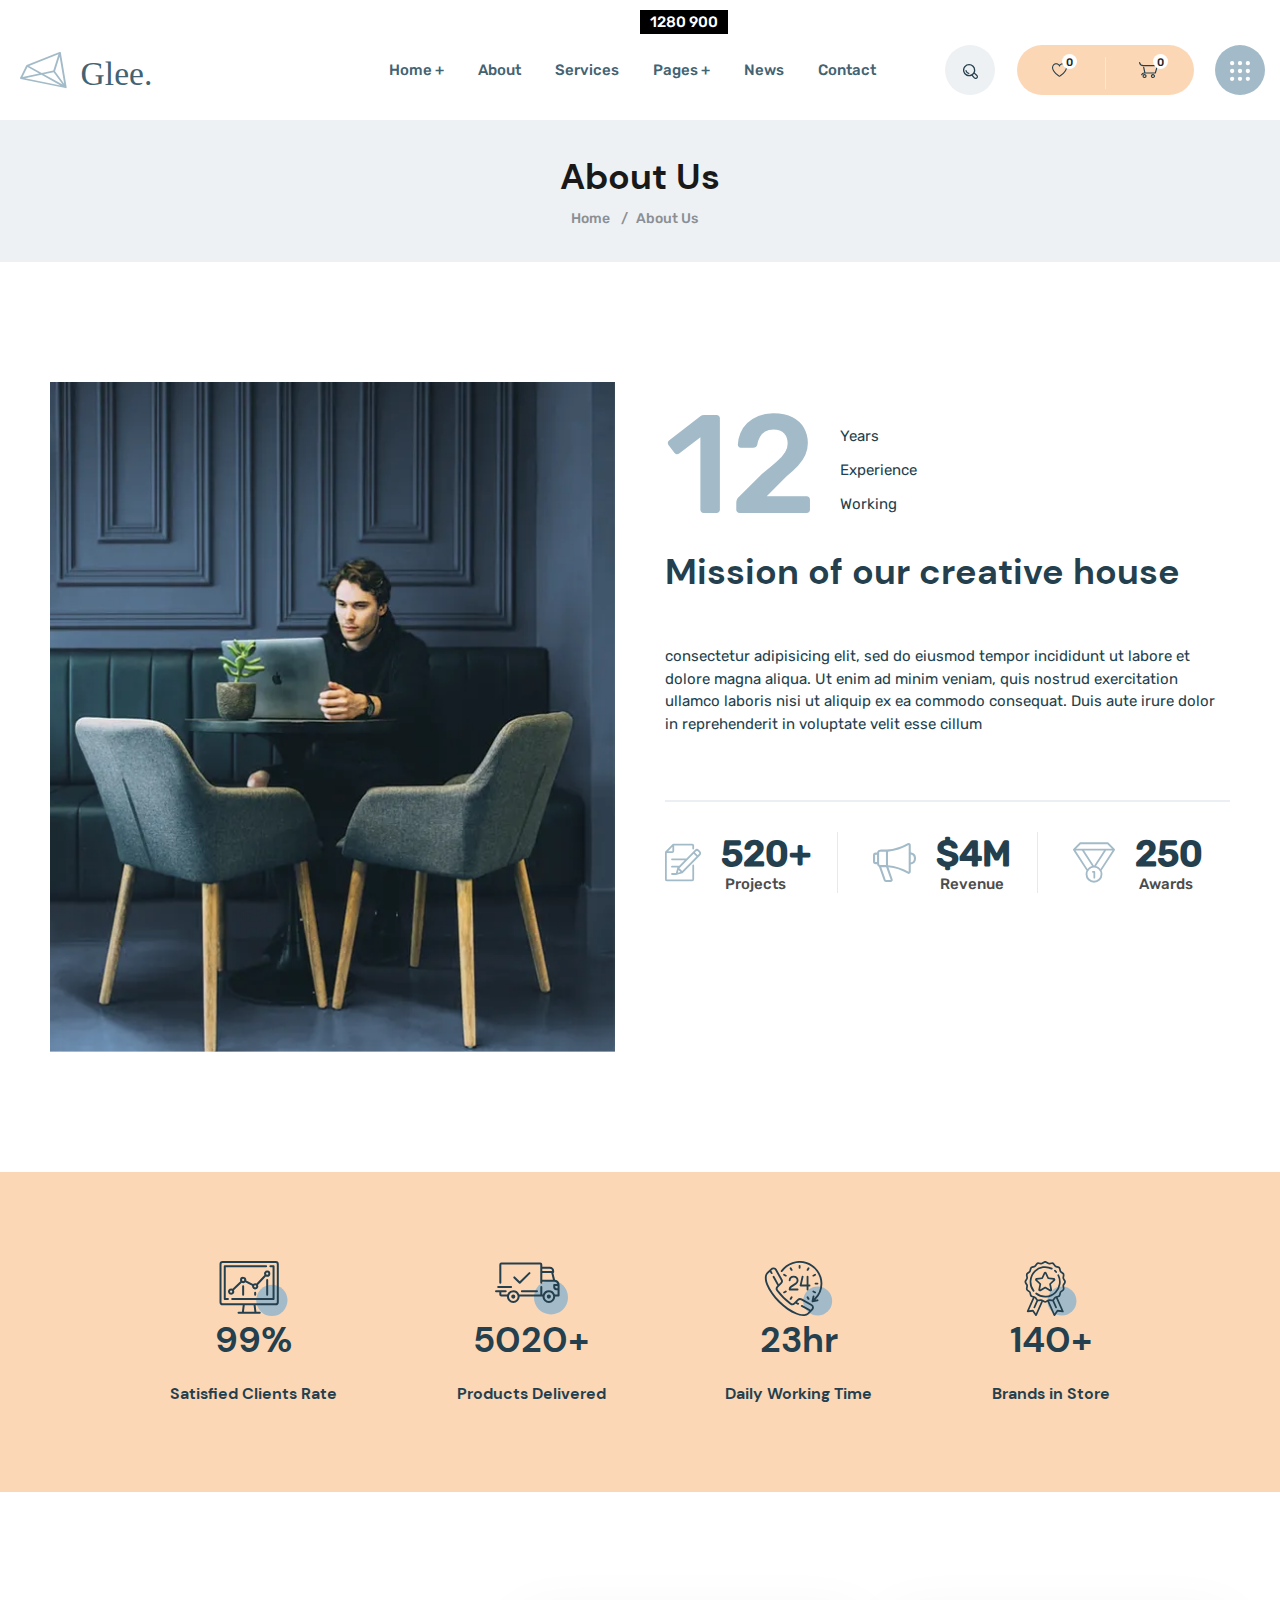
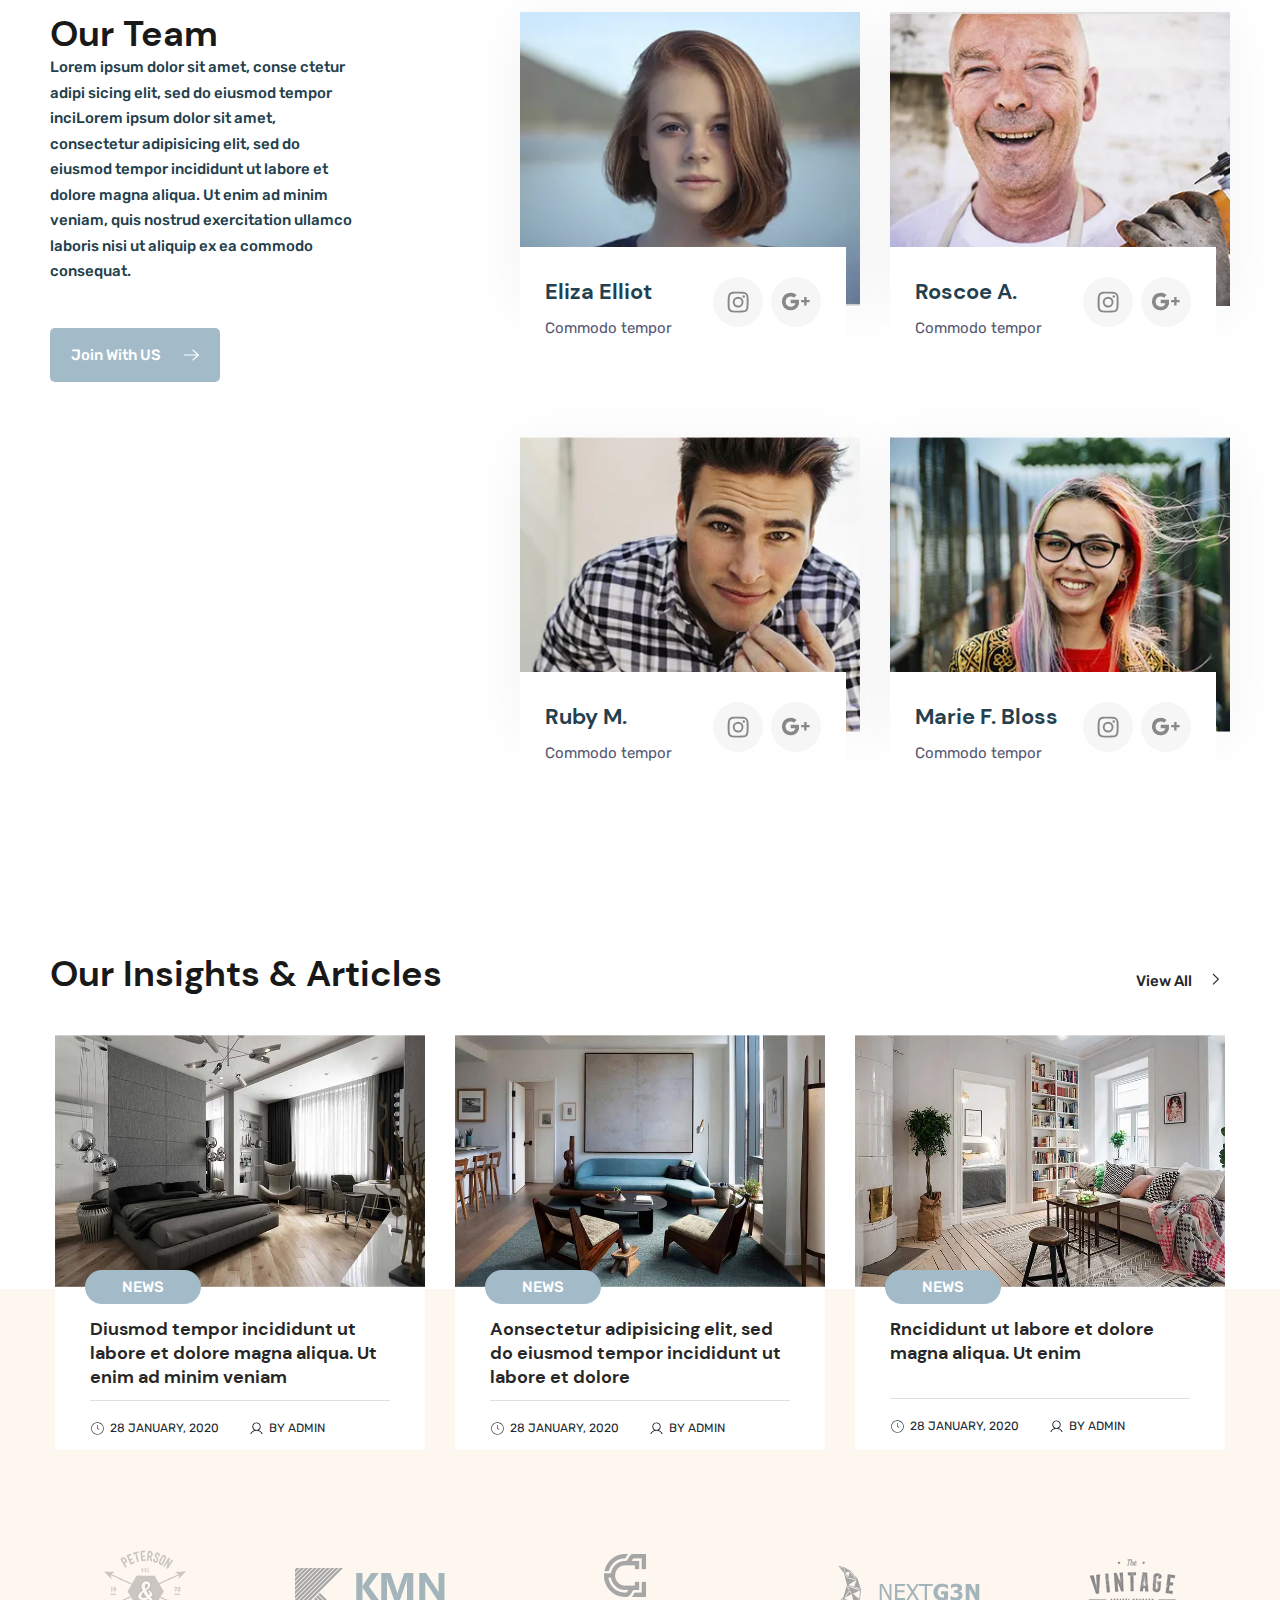
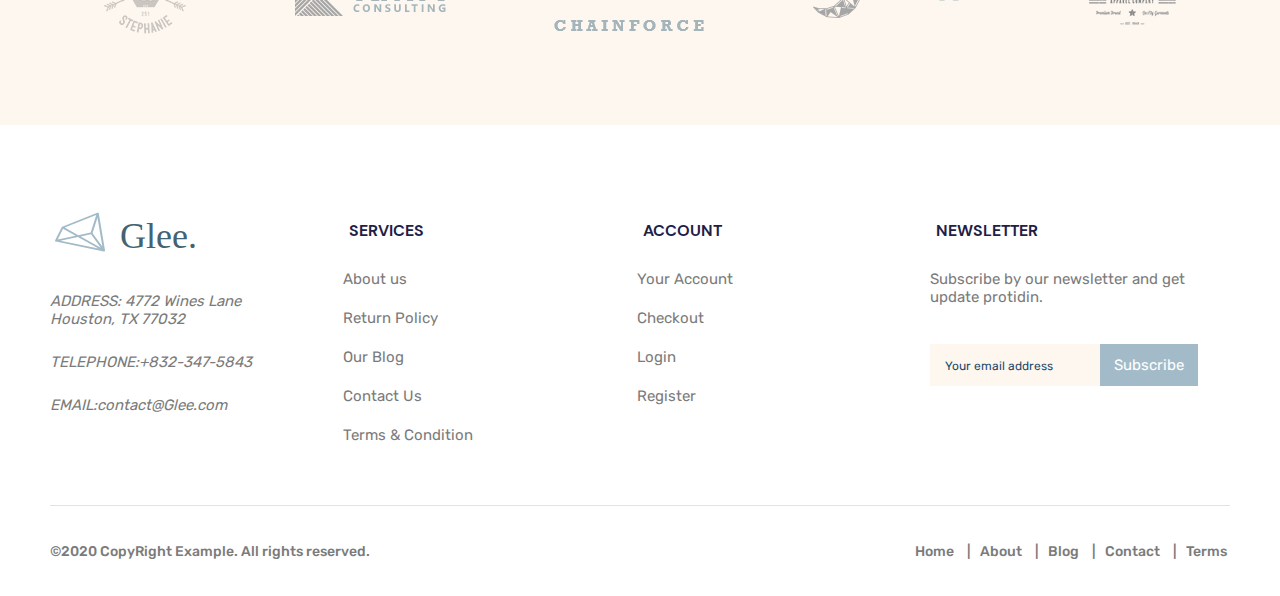
==== commit 11661a10: "Updates" ====
--- a/about.html
+++ b/about.html
@@ -16,79 +16,79 @@
 <body>
   <div class="display-parametr"></div>
   <div class="parent">
-  <header class="header">
-    <div class="container">
-      <div class="header__inner">
-        <a class="logo" href="index.html">
-          <img class="logo__img" src="images/header/icons/logo.svg" alt="logo img">
-        </a>
-        <nav class="menu">
-          <button class="burger menu__btn" data-burger aria-label="open menu">
-            <span class="burger__line"></span>
-          </button>
-          <ul class="menu__list" data-menu>
-            <li class="menu__list-item" data-menu-item>
-              <a class="menu__list-link  menu__list-link--active" href="index.html">Home +</a>
-            </li>
-            <li class="menu__list-item" data-menu-item>
-              <a class="menu__list-link" href="about.html">About</a>
-            </li>
-            <li class="menu__list-item" data-menu-item>
-              <a class="menu__list-link" href="blog.html">Services</a>
-            </li>
-            <li class="menu__list-item" data-menu-item>
-              <a class="menu__list-link" href="shop_1.html">Pages +</a>
-            </li>
-            <li class="menu__list-item" data-menu-item>
-              <a class="menu__list-link" href="terms.html">News</a>
-            </li>
-            <li class="menu__list-item" data-menu-item>
-              <a class="menu__list-link" href="contact.html">Contact</a>
-            </li>
-          </ul>
-        </nav>
-        <div class="user-nav">
-          <a class="user-nav__link user-nav__link--search" href="#">
-            <img class="user-nav__link-img" src="images/header/icons/search.svg" alt="search icon">
+    <header class="header">
+      <div class="container">
+        <div class="header__inner">
+          <a class="logo" href="index.html">
+            <img class="logo__img" src="images/header/icons/logo.svg" alt="logo img">
           </a>
-          <div class="user-nav__inner">
-            <a class="user-nav__inner-link">
-              <img class="user-nav__link-img" src="images/header/icons/heart.svg" alt="heart icon">
-              <span class="user-nav__num">0</span>
+          <nav class="menu">
+            <button class="burger menu__btn" data-burger aria-label="open menu">
+              <span class="burger__line"></span>
+            </button>
+            <ul class="menu__list" data-menu>
+              <li class="menu__list-item" data-menu-item>
+                <a class="menu__list-link  menu__list-link--active" href="index.html">Home +</a>
+              </li>
+              <li class="menu__list-item" data-menu-item>
+                <a class="menu__list-link" href="about.html">About</a>
+              </li>
+              <li class="menu__list-item" data-menu-item>
+                <a class="menu__list-link" href="blog.html">Services</a>
+              </li>
+              <li class="menu__list-item" data-menu-item>
+                <a class="menu__list-link" href="shop_1.html">Pages +</a>
+              </li>
+              <li class="menu__list-item" data-menu-item>
+                <a class="menu__list-link" href="terms.html">News</a>
+              </li>
+              <li class="menu__list-item" data-menu-item>
+                <a class="menu__list-link" href="contact.html">Contact</a>
+              </li>
+            </ul>
+          </nav>
+          <div class="user-nav">
+            <a class="user-nav__link user-nav__link--search" href="#">
+              <img class="user-nav__link-img" src="images/header/icons/search.svg" alt="search icon">
             </a>
-            <a class="user-nav__inner-link">
-              <img class="user-nav__link-img" src="images/header/icons/cart.svg" alt="cart icon">
-              <span class="user-nav__num">0</span>
+            <div class="user-nav__inner">
+              <a class="user-nav__inner-link">
+                <img class="user-nav__link-img" src="images/header/icons/heart.svg" alt="heart icon">
+                <span class="user-nav__num">0</span>
+              </a>
+              <a class="user-nav__inner-link">
+                <img class="user-nav__link-img" src="images/header/icons/cart.svg" alt="cart icon">
+                <span class="user-nav__num">0</span>
+              </a>
+            </div>
+            <a class="user-nav__link user-nav__link-user" href="#">
+              <img class="user-nav__link-img-user" src="images/header/icons/user.svg" alt="user icon">
             </a>
           </div>
-          <a class="user-nav__link user-nav__link-user" href="#">
-            <img class="user-nav__link-img-user" src="images/header/icons/user.svg" alt="user icon">
-          </a>
         </div>
       </div>
-    </div>
-  </header>
-  <main class="main">
-    
-    <section class="top">
-      <div class="top-container">
-        <h1 class="top__title title">About Us</h1>
-        <div class="bleadcrumbs">
-          <ul class="bleadcrumbs__list">
-            <li class="bleadcrumbs__item">
-              <a class="bleadcrumbs__link" href="index.html">
-                Home
-              </a>
-            </li>
-            <li class="bleadcrumbs__item">
-              <a class="bleadcrumbs__link" href="about.html">
-                About Us
-              </a>
-            </li>
-          </ul>
-        </div>
-      </div>
-    </section>
+    </header>
+    <main class="main">
+
+      <section class="top">
+        <div class="top-container">
+          <h1 class="top__title title">About Us</h1>
+          <div class="bleadcrumbs">
+            <ul class="bleadcrumbs__list">
+              <li class="bleadcrumbs__item">
+                <a class="bleadcrumbs__link" href="index.html">
+                  Home
+                </a>
+              </li>
+              <li class="bleadcrumbs__item">
+                <a class="bleadcrumbs__link" href="about.html">
+                  About Us
+                </a>
+              </li>
+            </ul>
+          </div>
+        </div>
+      </section>
 
       <section class="about-us">
         <div class="container1170">
@@ -146,7 +146,7 @@
       <section class="statistics">
         <div class="container">
           <div class="statistics__wraper">
-            <h2 class="visually-hidden">Statistics and results</h2>
+            <!-- <h2 class="visually hidden">Statistics and results</h2> -->
             <ul class="statistics__list">
               <li class="statistics__item">
                 <img class="statistics__img" src="images/icons/1.svg" alt="statistics icon">
@@ -202,8 +202,8 @@
             </div>
 
             <div class="ourteam__content">
-              <div class="ourteam__items">
-                <div class="ourteam__item">
+              <ul class="ourteam__items">
+                <li class="ourteam__item">
                   <picture>
                     <source srcset="images/ourteam/our/our_eliza.webp" type="image/webp">
                     <source srcset="images/ourteam/our/our_eliza.avif" type="image/avif">
@@ -220,8 +220,8 @@
                         alt="google+ icon/our google.svg">
                     </div>
                   </div>
-                </div>
-                <div class="ourteam__item">
+                </li>
+                <li class="ourteam__item">
                   <picture>
                     <source srcset="images/ourteam/our/our_roscoe.webp" type="image/webp">
                     <source srcset="images/ourteam/our/our_roscoe.avif" type="image/avif">
@@ -238,8 +238,8 @@
                         alt="google+ icon/our google.svg">
                     </div>
                   </div>
-                </div>
-                <div class="ourteam__item">
+                </li>
+                <li class="ourteam__item">
                   <picture>
                     <source srcset="images/ourteam/our/our_ruby.webp" type="image/webp">
                     <source srcset="images/ourteam/our/our_ruby.avif" type="image/avif">
@@ -256,8 +256,8 @@
                         alt="google+ icon/our google.svg">
                     </div>
                   </div>
-                </div>
-                <div class="ourteam__item">
+                </li>
+                <li class="ourteam__item">
                   <picture>
                     <source srcset="images/ourteam/our/our_marie.webp" type="image/webp">
                     <source srcset="images/ourteam/our/our_marie.avif" type="image/avif">
@@ -274,9 +274,8 @@
                         alt="google+ icon/our google.svg">
                     </div>
                   </div>
-                </div>
-
-              </div>
+                 </li>
+              </ul>
             </div>
           </div>
         </div>
@@ -315,6 +314,7 @@
               </div>
             </li>
             <li class="blog__item">
+
               <a class="blog__item-img" href="blog-one.html">
                 <picture>
                   <source srcset="images/blog/blog2-30.webp" type="image/webp">
--- a/css/style.min.css
+++ b/css/style.min.css
@@ -1 +1 @@
-html{-webkit-box-sizing:border-box;box-sizing:border-box}*,*::after,*::before{-webkit-box-sizing:inherit;box-sizing:inherit}ul,ol{padding:0}ul{list-style:none}body,h1,h2,h3,h4,h5,h6,p,ul,ol,li,figure,figcaption,blockquote,dl,dd{margin:0}img{max-width:100%;display:block}input,button,textarea,select{font:inherit}a{text-decoration:none;cursor:pointer;color:#262626}input[type=number]::-webkit-outer-spin-button,input[type=number]::-webkit-inner-spin-button{-webkit-appearance:none}input[type=number],input[type=number]:hover,input[type=number]:focus{-webkit-appearance:none;appearance:none;-moz-appearance:textfield}.footer .footer-top__title,.contact__info-item-title,.contact__info-title,.filter__title-text,.ourteam__item-title,.statistics__item-text,.about-us__title,.blog__item-title,.design__item-type,.design__item-title,.design__item,.blurb__item-title,.categories-item-prise,.title{font-family:"DMSans-Bold",sans-serif;font-weight:700}.categories-item-title{font-family:"DMSans-Regular",sans-serif;font-weight:400}.product-tabs__top,.blog-one .comments-title,.blog-one__creator-name,.blog-one__text h3,.blog-one__text h4,.comments-form__title,.comments__content-name,.terms__title-info,.terms__title,.mold__btn-create,.mold__btn,.about-us__years,.top-slider__title,.menu__list-link,body{font-family:"Rubik-Medium",sans-serif;font-weight:500}.footer .footer-top,.product-tabs__content-item-text,.product-info__text,.product-info__title,.jq-number__field input,.product-one__btn,.product-one__text,.product-one__price,.product-one__title,.contact__info-text,.contact__info-subtitle,.contact-form__textarea,.contact-form__text-input,.blog-one__tags a,.blog-one__tags span,.blog-one__share span,.blog-one__creator-text,.blog-one__text blockquote,.blog-one__text p,.blog-one__text h2,.recent-posts__data,.recent-posts__title-link,.blog-page__item-title,.blog-page__item-time,.comments-form__textarea,.comments-form__text-input,.comments__content-text,.comments__content-data,.filter-recent__price,.filter-recent__text,.filter-brand__num,.filter-brand__text,.filter-category__text,.shop-content-item-text,.shop-content-item-prise,.shop-content-item-title,.terms__info,.terms__text,.ourteam__item-text,.about-us__text,.about-us__time-left p,.blog__box,.blurb__item-text,.top-slider__text,.menu__list-link:hover,.pagination__next,.pagination__link{font-family:"Rubik-Regular",sans-serif;font-weight:400}.footer .footer-top__form-btn,.product-one__btn,.contact-form__btn,.comments-form__btn,.top-slider__link{background-color:#a3bbc8;border:none;cursor:pointer;color:#fff;margin-left:-4px}.filter-brand__input,.filter-category__input{width:1px;height:1px;overflow:hidden;clip:rect(0 0 0 0);position:absolute}@font-face{font-family:"DMSans-Bold";font-weight:700;font-style:normal;src:local("DMSans-Bold"),url("../fonts/DMSans-Bold.woff2") format("woff2"),url("../fonts/DMSans-Bold.woff") format("woff");font-display:swap}@font-face{font-family:"DMSans-Regular";font-weight:400;font-style:normal;src:local("DMSans-Regular"),url("../fonts/DMSans-Regular.woff2") format("woff2"),url("../fonts/DMSans-Regular.woff") format("woff");font-display:swap}@font-face{font-family:"Rubik-Medium";font-weight:500;font-style:normal;src:local("Rubik-Medium"),url("../fonts/Rubik-Medium.woff2") format("woff2"),url("../fonts/Rubik-Medium.woff") format("woff");font-display:swap}@font-face{font-family:"Rubik-Regular";font-weight:400;font-style:normal;src:local("Rubik-Regular"),url("../fonts/Rubik-Regular.woff2") format("woff2"),url("../fonts/Rubik-Regular.woff") format("woff");font-display:swap}.slick-slider{position:relative;display:block;-webkit-box-sizing:border-box;box-sizing:border-box;-webkit-touch-callout:none;-webkit-user-select:none;-moz-user-select:none;-ms-user-select:none;user-select:none;-ms-touch-action:pan-y;touch-action:pan-y;-webkit-tap-highlight-color:rgba(0,0,0,0)}.slick-list{position:relative;overflow:hidden;display:block;margin:0;padding:0}.slick-list:focus{outline:none}.slick-list.dragging{cursor:pointer;cursor:hand}.slick-slider .slick-track,.slick-slider .slick-list{-webkit-transform:translate3d(0, 0, 0);-ms-transform:translate3d(0, 0, 0);transform:translate3d(0, 0, 0)}.slick-track{position:relative;left:0;top:0;display:block;margin-left:auto;margin-right:auto}.slick-track:before,.slick-track:after{content:"";display:table}.slick-track:after{clear:both}.slick-loading .slick-track{visibility:hidden}.slick-slide{float:left;height:100%;min-height:1px;display:none}[dir=rtl] .slick-slide{float:right}.slick-slide img{display:block}.slick-slide.slick-loading img{display:none}.slick-slide.dragging img{pointer-events:none}.slick-initialized .slick-slide{display:block}.slick-loading .slick-slide{visibility:hidden}.slick-vertical .slick-slide{display:block;height:auto;border:1px solid rgba(0,0,0,0)}.slick-arrow.slick-hidden{display:none}body.compensate-for-scrollbar{overflow:hidden}.fancybox-active{height:auto}.fancybox-is-hidden{left:-9999px;margin:0;position:absolute !important;top:-9999px;visibility:hidden}.fancybox-container{-webkit-backface-visibility:hidden;height:100%;left:0;outline:none;position:fixed;-webkit-tap-highlight-color:transparent;top:0;-ms-touch-action:manipulation;touch-action:manipulation;-webkit-transform:translateZ(0);transform:translateZ(0);width:100%;z-index:99992}.fancybox-container *{-webkit-box-sizing:border-box;box-sizing:border-box}.fancybox-outer,.fancybox-inner,.fancybox-bg,.fancybox-stage{bottom:0;left:0;position:absolute;right:0;top:0}.fancybox-outer{-webkit-overflow-scrolling:touch;overflow-y:auto}.fancybox-bg{background:rgb(30, 30, 30);opacity:0;-webkit-transition-duration:inherit;transition-duration:inherit;-webkit-transition-property:opacity;transition-property:opacity;-webkit-transition-timing-function:cubic-bezier(0.47, 0, 0.74, 0.71);transition-timing-function:cubic-bezier(0.47, 0, 0.74, 0.71)}.fancybox-is-open .fancybox-bg{opacity:.9;-webkit-transition-timing-function:cubic-bezier(0.22, 0.61, 0.36, 1);transition-timing-function:cubic-bezier(0.22, 0.61, 0.36, 1)}.fancybox-infobar,.fancybox-toolbar,.fancybox-caption,.fancybox-navigation .fancybox-button{direction:ltr;opacity:0;position:absolute;-webkit-transition:opacity .25s ease,visibility 0s ease .25s;transition:opacity .25s ease,visibility 0s ease .25s;visibility:hidden;z-index:99997}.fancybox-show-infobar .fancybox-infobar,.fancybox-show-toolbar .fancybox-toolbar,.fancybox-show-caption .fancybox-caption,.fancybox-show-nav .fancybox-navigation .fancybox-button{opacity:1;-webkit-transition:opacity .25s ease 0s,visibility 0s ease 0s;transition:opacity .25s ease 0s,visibility 0s ease 0s;visibility:visible}.fancybox-infobar{color:#ccc;font-size:13px;-webkit-font-smoothing:subpixel-antialiased;height:44px;left:0;line-height:44px;min-width:44px;mix-blend-mode:difference;padding:0 10px;pointer-events:none;top:0;-webkit-touch-callout:none;-webkit-user-select:none;-moz-user-select:none;-ms-user-select:none;user-select:none}.fancybox-toolbar{right:0;top:0}.fancybox-stage{direction:ltr;overflow:visible;-webkit-transform:translateZ(0);transform:translateZ(0);z-index:99994}.fancybox-is-open .fancybox-stage{overflow:hidden}.fancybox-slide{-webkit-backface-visibility:hidden;display:none;height:100%;left:0;outline:none;overflow:auto;-webkit-overflow-scrolling:touch;padding:44px;position:absolute;text-align:center;top:0;-webkit-transition-property:opacity,-webkit-transform;transition-property:opacity,-webkit-transform;transition-property:transform,opacity;transition-property:transform,opacity,-webkit-transform;white-space:normal;width:100%;z-index:99994}.fancybox-slide::before{content:"";display:inline-block;font-size:0;height:100%;vertical-align:middle;width:0}.fancybox-is-sliding .fancybox-slide,.fancybox-slide--previous,.fancybox-slide--current,.fancybox-slide--next{display:block}.fancybox-slide--image{overflow:hidden;padding:44px 0}.fancybox-slide--image::before{display:none}.fancybox-slide--html{padding:6px}.fancybox-content{background:#fff;display:inline-block;margin:0;max-width:100%;overflow:auto;-webkit-overflow-scrolling:touch;padding:44px;position:relative;text-align:left;vertical-align:middle}.fancybox-slide--image .fancybox-content{-webkit-animation-timing-function:cubic-bezier(0.5, 0, 0.14, 1);animation-timing-function:cubic-bezier(0.5, 0, 0.14, 1);-webkit-backface-visibility:hidden;background:transparent;background-repeat:no-repeat;background-size:100% 100%;left:0;max-width:none;overflow:visible;padding:0;position:absolute;top:0;-ms-transform-origin:top left;-webkit-transform-origin:top left;transform-origin:top left;-webkit-transition-property:opacity,-webkit-transform;transition-property:opacity,-webkit-transform;transition-property:transform,opacity;transition-property:transform,opacity,-webkit-transform;-webkit-user-select:none;-moz-user-select:none;-ms-user-select:none;user-select:none;z-index:99995}.fancybox-can-zoomOut .fancybox-content{cursor:-webkit-zoom-out;cursor:zoom-out}.fancybox-can-zoomIn .fancybox-content{cursor:-webkit-zoom-in;cursor:zoom-in}.fancybox-can-swipe .fancybox-content,.fancybox-can-pan .fancybox-content{cursor:-webkit-grab;cursor:grab}.fancybox-is-grabbing .fancybox-content{cursor:-webkit-grabbing;cursor:grabbing}.fancybox-container [data-selectable=true]{cursor:text}.fancybox-image,.fancybox-spaceball{background:transparent;border:0;height:100%;left:0;margin:0;max-height:none;max-width:none;padding:0;position:absolute;top:0;-webkit-user-select:none;-moz-user-select:none;-ms-user-select:none;user-select:none;width:100%}.fancybox-spaceball{z-index:1}.fancybox-slide--video .fancybox-content,.fancybox-slide--map .fancybox-content,.fancybox-slide--pdf .fancybox-content,.fancybox-slide--iframe .fancybox-content{height:100%;overflow:visible;padding:0;width:100%}.fancybox-slide--video .fancybox-content{background:#000}.fancybox-slide--map .fancybox-content{background:#e5e3df}.fancybox-slide--iframe .fancybox-content{background:#fff}.fancybox-video,.fancybox-iframe{background:transparent;border:0;display:block;height:100%;margin:0;overflow:hidden;padding:0;width:100%}.fancybox-iframe{left:0;position:absolute;top:0}.fancybox-error{background:#fff;cursor:default;max-width:400px;padding:40px;width:100%}.fancybox-error p{color:#444;font-size:16px;line-height:20px;margin:0;padding:0}.fancybox-button{background:rgba(30, 30, 30, 0.6);border:0;border-radius:0;-webkit-box-shadow:none;box-shadow:none;cursor:pointer;display:inline-block;height:44px;margin:0;padding:10px;position:relative;-webkit-transition:color .2s;transition:color .2s;vertical-align:top;visibility:inherit;width:44px}.fancybox-button,.fancybox-button:visited,.fancybox-button:link{color:#ccc}.fancybox-button:hover{color:#fff}.fancybox-button:focus{outline:none}.fancybox-button.fancybox-focus{outline:1px dotted}.fancybox-button[disabled],.fancybox-button[disabled]:hover{color:#888;cursor:default;outline:none}.fancybox-button div{height:100%}.fancybox-button svg{display:block;height:100%;overflow:visible;position:relative;width:100%}.fancybox-button svg path{fill:currentColor;stroke-width:0}.fancybox-button--play svg:nth-child(2),.fancybox-button--fsenter svg:nth-child(2){display:none}.fancybox-button--pause svg:nth-child(1),.fancybox-button--fsexit svg:nth-child(1){display:none}.fancybox-progress{background:#ff5268;height:2px;left:0;position:absolute;right:0;top:0;-ms-transform:scaleX(0);-webkit-transform:scaleX(0);transform:scaleX(0);-ms-transform-origin:0;-webkit-transform-origin:0;transform-origin:0;-webkit-transition-property:-webkit-transform;transition-property:-webkit-transform;transition-property:transform;transition-property:transform, -webkit-transform;-webkit-transition-timing-function:linear;transition-timing-function:linear;z-index:99998}.fancybox-close-small{background:transparent;border:0;border-radius:0;color:#ccc;cursor:pointer;opacity:.8;padding:8px;position:absolute;right:-12px;top:-44px;z-index:401}.fancybox-close-small:hover{color:#fff;opacity:1}.fancybox-slide--html .fancybox-close-small{color:currentColor;padding:10px;right:0;top:0}.fancybox-slide--image.fancybox-is-scaling .fancybox-content{overflow:hidden}.fancybox-is-scaling .fancybox-close-small,.fancybox-is-zoomable.fancybox-can-pan .fancybox-close-small{display:none}.fancybox-navigation .fancybox-button{background-clip:content-box;height:100px;opacity:0;position:absolute;top:calc(50% - 50px);width:70px}.fancybox-navigation .fancybox-button div{padding:7px}.fancybox-navigation .fancybox-button--arrow_left{left:0;left:env(safe-area-inset-left);padding:31px 26px 31px 6px}.fancybox-navigation .fancybox-button--arrow_right{padding:31px 6px 31px 26px;right:0;right:env(safe-area-inset-right)}.fancybox-caption{background:-webkit-gradient(linear, left bottom, left top, from(rgba(0, 0, 0, 0.85)), color-stop(50%, rgba(0, 0, 0, 0.3)), color-stop(65%, rgba(0, 0, 0, 0.15)), color-stop(75.5%, rgba(0, 0, 0, 0.075)), color-stop(82.85%, rgba(0, 0, 0, 0.037)), color-stop(88%, rgba(0, 0, 0, 0.019)), to(rgba(0, 0, 0, 0)));background:linear-gradient(to top, rgba(0, 0, 0, 0.85) 0%, rgba(0, 0, 0, 0.3) 50%, rgba(0, 0, 0, 0.15) 65%, rgba(0, 0, 0, 0.075) 75.5%, rgba(0, 0, 0, 0.037) 82.85%, rgba(0, 0, 0, 0.019) 88%, rgba(0, 0, 0, 0) 100%);bottom:0;color:#eee;font-size:14px;font-weight:400;left:0;line-height:1.5;padding:75px 44px 25px 44px;pointer-events:none;right:0;text-align:center;z-index:99996}@supports(padding: max(0px)){.fancybox-caption{padding:75px max(44px,env(safe-area-inset-right)) max(25px,env(safe-area-inset-bottom)) max(44px,env(safe-area-inset-left))}}.fancybox-caption--separate{margin-top:-50px}.fancybox-caption__body{max-height:50vh;overflow:auto;pointer-events:all}.fancybox-caption a,.fancybox-caption a:link,.fancybox-caption a:visited{color:#ccc;text-decoration:none}.fancybox-caption a:hover{color:#fff;text-decoration:underline}.fancybox-loading{-webkit-animation:fancybox-rotate 1s linear infinite;animation:fancybox-rotate 1s linear infinite;background:transparent;border:4px solid #888;border-bottom-color:#fff;border-radius:50%;height:50px;left:50%;margin:-25px 0 0 -25px;opacity:.7;padding:0;position:absolute;top:50%;width:50px;z-index:99999}@-webkit-keyframes fancybox-rotate{100%{-webkit-transform:rotate(360deg);transform:rotate(360deg)}}@keyframes fancybox-rotate{100%{-webkit-transform:rotate(360deg);transform:rotate(360deg)}}.fancybox-animated{-webkit-transition-timing-function:cubic-bezier(0, 0, 0.25, 1);transition-timing-function:cubic-bezier(0, 0, 0.25, 1)}.fancybox-fx-slide.fancybox-slide--previous{opacity:0;-webkit-transform:translate3d(-100%, 0, 0);transform:translate3d(-100%, 0, 0)}.fancybox-fx-slide.fancybox-slide--next{opacity:0;-webkit-transform:translate3d(100%, 0, 0);transform:translate3d(100%, 0, 0)}.fancybox-fx-slide.fancybox-slide--current{opacity:1;-webkit-transform:translate3d(0, 0, 0);transform:translate3d(0, 0, 0)}.fancybox-fx-fade.fancybox-slide--previous,.fancybox-fx-fade.fancybox-slide--next{opacity:0;-webkit-transition-timing-function:cubic-bezier(0.19, 1, 0.22, 1);transition-timing-function:cubic-bezier(0.19, 1, 0.22, 1)}.fancybox-fx-fade.fancybox-slide--current{opacity:1}.fancybox-fx-zoom-in-out.fancybox-slide--previous{opacity:0;-webkit-transform:scale3d(1.5, 1.5, 1.5);transform:scale3d(1.5, 1.5, 1.5)}.fancybox-fx-zoom-in-out.fancybox-slide--next{opacity:0;-webkit-transform:scale3d(0.5, 0.5, 0.5);transform:scale3d(0.5, 0.5, 0.5)}.fancybox-fx-zoom-in-out.fancybox-slide--current{opacity:1;-webkit-transform:scale3d(1, 1, 1);transform:scale3d(1, 1, 1)}.fancybox-fx-rotate.fancybox-slide--previous{opacity:0;-ms-transform:rotate(-360deg);-webkit-transform:rotate(-360deg);transform:rotate(-360deg)}.fancybox-fx-rotate.fancybox-slide--next{opacity:0;-ms-transform:rotate(360deg);-webkit-transform:rotate(360deg);transform:rotate(360deg)}.fancybox-fx-rotate.fancybox-slide--current{opacity:1;-ms-transform:rotate(0deg);-webkit-transform:rotate(0deg);transform:rotate(0deg)}.fancybox-fx-circular.fancybox-slide--previous{opacity:0;-webkit-transform:scale3d(0, 0, 0) translate3d(-100%, 0, 0);transform:scale3d(0, 0, 0) translate3d(-100%, 0, 0)}.fancybox-fx-circular.fancybox-slide--next{opacity:0;-webkit-transform:scale3d(0, 0, 0) translate3d(100%, 0, 0);transform:scale3d(0, 0, 0) translate3d(100%, 0, 0)}.fancybox-fx-circular.fancybox-slide--current{opacity:1;-webkit-transform:scale3d(1, 1, 1) translate3d(0, 0, 0);transform:scale3d(1, 1, 1) translate3d(0, 0, 0)}.fancybox-fx-tube.fancybox-slide--previous{-webkit-transform:translate3d(-100%, 0, 0) scale(0.1) skew(-10deg);transform:translate3d(-100%, 0, 0) scale(0.1) skew(-10deg)}.fancybox-fx-tube.fancybox-slide--next{-webkit-transform:translate3d(100%, 0, 0) scale(0.1) skew(10deg);transform:translate3d(100%, 0, 0) scale(0.1) skew(10deg)}.fancybox-fx-tube.fancybox-slide--current{-webkit-transform:translate3d(0, 0, 0) scale(1);transform:translate3d(0, 0, 0) scale(1)}@media all and (max-height: 576px){.fancybox-slide{padding-left:6px;padding-right:6px}.fancybox-slide--image{padding:6px 0}.fancybox-close-small{right:-6px}.fancybox-slide--image .fancybox-close-small{background:#4e4e4e;color:#f2f4f6;height:36px;opacity:1;padding:6px;right:0;top:0;width:36px}.fancybox-caption{padding-left:12px;padding-right:12px}@supports(padding: max(0px)){.fancybox-caption{padding-left:max(12px,env(safe-area-inset-left));padding-right:max(12px,env(safe-area-inset-right))}}}.fancybox-share{background:#f4f4f4;border-radius:3px;max-width:90%;padding:30px;text-align:center}.fancybox-share h1{color:#222;font-size:35px;font-weight:700;margin:0 0 20px 0}.fancybox-share p{margin:0;padding:0}.fancybox-share__button{border:0;border-radius:3px;display:inline-block;font-size:14px;font-weight:700;line-height:40px;margin:0 5px 10px 5px;min-width:130px;padding:0 15px;text-decoration:none;-webkit-transition:all .2s;transition:all .2s;-webkit-user-select:none;-moz-user-select:none;-ms-user-select:none;user-select:none;white-space:nowrap}.fancybox-share__button:visited,.fancybox-share__button:link{color:#fff}.fancybox-share__button:hover{text-decoration:none}.fancybox-share__button--fb{background:#3b5998}.fancybox-share__button--fb:hover{background:#344e86}.fancybox-share__button--pt{background:#bd081d}.fancybox-share__button--pt:hover{background:#aa0719}.fancybox-share__button--tw{background:#1da1f2}.fancybox-share__button--tw:hover{background:#0d95e8}.fancybox-share__button svg{height:25px;margin-right:7px;position:relative;top:-1px;vertical-align:middle;width:25px}.fancybox-share__button svg path{fill:#fff}.fancybox-share__input{background:transparent;border:0;border-bottom:1px solid #d7d7d7;border-radius:0;color:#5d5b5b;font-size:14px;margin:10px 0 0 0;outline:none;padding:10px 15px;width:100%}.fancybox-thumbs{background:#ddd;bottom:0;display:none;margin:0;-webkit-overflow-scrolling:touch;-ms-overflow-style:-ms-autohiding-scrollbar;padding:2px 2px 4px 2px;position:absolute;right:0;-webkit-tap-highlight-color:rgba(0, 0, 0, 0);top:0;width:212px;z-index:99995}.fancybox-thumbs-x{overflow-x:auto;overflow-y:hidden}.fancybox-show-thumbs .fancybox-thumbs{display:block}.fancybox-show-thumbs .fancybox-inner{right:212px}.fancybox-thumbs__list{font-size:0;height:100%;list-style:none;margin:0;overflow-x:hidden;overflow-y:auto;padding:0;position:absolute;position:relative;white-space:nowrap;width:100%}.fancybox-thumbs-x .fancybox-thumbs__list{overflow:hidden}.fancybox-thumbs-y .fancybox-thumbs__list::-webkit-scrollbar{width:7px}.fancybox-thumbs-y .fancybox-thumbs__list::-webkit-scrollbar-track{background:#fff;border-radius:10px;-webkit-box-shadow:inset 0 0 6px rgba(0, 0, 0, 0.3);box-shadow:inset 0 0 6px rgba(0, 0, 0, 0.3)}.fancybox-thumbs-y .fancybox-thumbs__list::-webkit-scrollbar-thumb{background:#2a2a2a;border-radius:10px}.fancybox-thumbs__list a{-webkit-backface-visibility:hidden;backface-visibility:hidden;background-color:rgba(0, 0, 0, 0.1);background-position:center center;background-repeat:no-repeat;background-size:cover;cursor:pointer;float:left;height:75px;margin:2px;max-height:calc(100% - 8px);max-width:calc(50% - 4px);outline:none;overflow:hidden;padding:0;position:relative;-webkit-tap-highlight-color:transparent;width:100px}.fancybox-thumbs__list a::before{border:6px solid #ff5268;bottom:0;content:"";left:0;opacity:0;position:absolute;right:0;top:0;-webkit-transition:all .2s cubic-bezier(0.25, 0.46, 0.45, 0.94);transition:all .2s cubic-bezier(0.25, 0.46, 0.45, 0.94);z-index:99991}.fancybox-thumbs__list a:focus::before{opacity:.5}.fancybox-thumbs__list a.fancybox-thumbs-active::before{opacity:1}@media all and (max-width: 576px){.fancybox-thumbs{width:110px}.fancybox-show-thumbs .fancybox-inner{right:110px}.fancybox-thumbs__list a{max-width:calc(100% - 10px)}}.irs{position:relative;display:block;-webkit-touch-callout:none;-webkit-user-select:none;-moz-user-select:none;-ms-user-select:none;user-select:none;font-size:12px;font-family:Arial,sans-serif}.irs-line{position:relative;display:block;overflow:hidden;outline:none !important}.irs-bar{position:absolute;display:block;left:0;width:0}.irs-shadow{position:absolute;display:none;left:0;width:0}.irs-handle{position:absolute;display:block;-webkit-box-sizing:border-box;box-sizing:border-box;cursor:default;z-index:1}.irs-handle.type_last{z-index:2}.irs-min,.irs-max{position:absolute;display:block;cursor:default}.irs-min{left:0}.irs-max{right:0}.irs-from,.irs-to,.irs-single{position:absolute;display:block;top:0;left:0;cursor:default;white-space:nowrap}.irs-grid{position:absolute;display:none;bottom:0;left:0;width:100%;height:20px}.irs-with-grid .irs-grid{display:block}.irs-grid-pol{position:absolute;top:0;left:0;width:1px;height:8px;background:#000}.irs-grid-pol.small{height:4px}.irs-grid-text{position:absolute;bottom:0;left:0;white-space:nowrap;text-align:center;font-size:9px;line-height:9px;padding:0 3px;color:#000}.irs-disable-mask{position:absolute;display:block;top:0;left:-1%;width:102%;height:100%;cursor:default;background:rgba(0, 0, 0, 0);z-index:2}.lt-ie9 .irs-disable-mask{background:#000;filter:alpha(opacity=0);cursor:not-allowed}.irs-disabled{opacity:.4}.irs-hidden-input{position:absolute !important;display:block !important;top:0 !important;left:0 !important;width:0 !important;height:0 !important;font-size:0 !important;line-height:0 !important;padding:0 !important;margin:0 !important;overflow:hidden;outline:none !important;z-index:-9999 !important;background:none !important;border-style:solid !important;border-color:transparent !important}.irs--flat{height:40px}.irs--flat.irs-with-grid{height:60px}.irs--flat .irs-line{top:25px;height:12px;background-color:#e1e4e9;border-radius:4px}.irs--flat .irs-bar{top:25px;height:12px;background-color:#ed5565}.irs--flat .irs-bar--single{border-radius:4px 0 0 4px}.irs--flat .irs-shadow{height:1px;bottom:16px;background-color:#e1e4e9}.irs--flat .irs-handle{top:22px;width:16px;height:18px;background-color:transparent}.irs--flat .irs-handle>i:first-child{position:absolute;display:block;top:0;left:50%;width:2px;height:100%;margin-left:-1px;background-color:#da4453}.irs--flat .irs-handle.state_hover>i:first-child,.irs--flat .irs-handle:hover>i:first-child{background-color:#a43540}.irs--flat .irs-min,.irs--flat .irs-max{top:0;padding:1px 3px;color:#999;font-size:10px;line-height:1.333;text-shadow:none;background-color:#e1e4e9;border-radius:4px}.irs--flat .irs-from,.irs--flat .irs-to,.irs--flat .irs-single{color:white;font-size:10px;line-height:1.333;text-shadow:none;padding:1px 5px;background-color:#ed5565;border-radius:4px}.irs--flat .irs-from:before,.irs--flat .irs-to:before,.irs--flat .irs-single:before{position:absolute;display:block;content:"";bottom:-6px;left:50%;width:0;height:0;margin-left:-3px;overflow:hidden;border:3px solid transparent;border-top-color:#ed5565}.irs--flat .irs-grid-pol{background-color:#e1e4e9}.irs--flat .irs-grid-text{color:#999}.irs--big{height:55px}.irs--big.irs-with-grid{height:70px}.irs--big .irs-line{top:33px;height:12px;background-color:white;background:-webkit-gradient(linear, left top, left bottom, color-stop(-50%, #ddd), color-stop(150%, white));background:linear-gradient(to bottom, #ddd -50%, white 150%);border:1px solid #ccc;border-radius:12px}.irs--big .irs-bar{top:33px;height:12px;background-color:#92bce0;border:1px solid #428bca;background:-webkit-gradient(linear, left top, left bottom, from(#ffffff), color-stop(30%, #428bca), to(#b9d4ec));background:linear-gradient(to bottom, #ffffff 0%, #428bca 30%, #b9d4ec 100%);-webkit-box-shadow:inset 0 0 1px 1px rgba(255, 255, 255, 0.5);box-shadow:inset 0 0 1px 1px rgba(255, 255, 255, 0.5)}.irs--big .irs-bar--single{border-radius:12px 0 0 12px}.irs--big .irs-shadow{height:1px;bottom:16px;background-color:rgba(66, 139, 202, 0.5)}.irs--big .irs-handle{top:25px;width:30px;height:30px;border:1px solid rgba(0, 0, 0, 0.3);background-color:#cbcfd5;background:-webkit-gradient(linear, left top, left bottom, from(white), color-stop(30%, #B4B9BE), to(white));background:linear-gradient(to bottom, white 0%, #B4B9BE 30%, white 100%);-webkit-box-shadow:1px 1px 2px rgba(0, 0, 0, 0.2),inset 0 0 3px 1px white;box-shadow:1px 1px 2px rgba(0, 0, 0, 0.2),inset 0 0 3px 1px white;border-radius:30px}.irs--big .irs-handle.state_hover,.irs--big .irs-handle:hover{border-color:rgba(0, 0, 0, 0.45);background-color:#939ba7;background:-webkit-gradient(linear, left top, left bottom, from(white), color-stop(30%, #919BA5), to(white));background:linear-gradient(to bottom, white 0%, #919BA5 30%, white 100%)}.irs--big .irs-min,.irs--big .irs-max{top:0;padding:1px 5px;color:white;text-shadow:none;background-color:#9f9f9f;border-radius:3px}.irs--big .irs-from,.irs--big .irs-to,.irs--big .irs-single{color:white;text-shadow:none;padding:1px 5px;background-color:#428bca;background:-webkit-gradient(linear, left top, left bottom, from(#428bca), to(#3071a9));background:linear-gradient(to bottom, #428bca 0%, #3071a9 100%);border-radius:3px}.irs--big .irs-grid-pol{background-color:#428bca}.irs--big .irs-grid-text{color:#428bca}.irs--modern{height:55px}.irs--modern.irs-with-grid{height:55px}.irs--modern .irs-line{top:25px;height:5px;background-color:#d1d6e0;background:-webkit-gradient(linear, left top, left bottom, from(#e0e4ea), to(#d1d6e0));background:linear-gradient(to bottom, #e0e4ea 0%, #d1d6e0 100%);border:1px solid #a3adc1;border-bottom-width:0;border-radius:5px}.irs--modern .irs-bar{top:25px;height:5px;background:#20b426;background:-webkit-gradient(linear, left top, left bottom, from(#20b426), to(#18891d));background:linear-gradient(to bottom, #20b426 0%, #18891d 100%)}.irs--modern .irs-bar--single{border-radius:5px 0 0 5px}.irs--modern .irs-shadow{height:1px;bottom:21px;background-color:rgba(209, 214, 224, 0.5)}.irs--modern .irs-handle{top:37px;width:12px;height:13px;border:1px solid #a3adc1;border-top-width:0;-webkit-box-shadow:1px 1px 1px rgba(0, 0, 0, 0.1);box-shadow:1px 1px 1px rgba(0, 0, 0, 0.1);border-radius:0 0 3px 3px}.irs--modern .irs-handle>i:nth-child(1){position:absolute;display:block;top:-4px;left:1px;width:6px;height:6px;border:1px solid #a3adc1;background:white;-webkit-transform:rotate(45deg);-ms-transform:rotate(45deg);transform:rotate(45deg)}.irs--modern .irs-handle>i:nth-child(2){position:absolute;display:block;-webkit-box-sizing:border-box;box-sizing:border-box;top:0;left:0;width:10px;height:12px;background:#e9e6e6;background:-webkit-gradient(linear, left top, left bottom, from(white), to(#e9e6e6));background:linear-gradient(to bottom, white 0%, #e9e6e6 100%);border-radius:0 0 3px 3px}.irs--modern .irs-handle>i:nth-child(3){position:absolute;display:block;-webkit-box-sizing:border-box;box-sizing:border-box;top:3px;left:3px;width:4px;height:5px;border-left:1px solid #a3adc1;border-right:1px solid #a3adc1}.irs--modern .irs-handle.state_hover,.irs--modern .irs-handle:hover{border-color:#7685a2;background:#c3c7cd;background:-webkit-gradient(linear, left top, left bottom, from(#ffffff), color-stop(30%, #919ba5), to(#ffffff));background:linear-gradient(to bottom, #ffffff 0%, #919ba5 30%, #ffffff 100%)}.irs--modern .irs-handle.state_hover>i:nth-child(1),.irs--modern .irs-handle:hover>i:nth-child(1){border-color:#7685a2}.irs--modern .irs-handle.state_hover>i:nth-child(3),.irs--modern .irs-handle:hover>i:nth-child(3){border-color:#48536a}.irs--modern .irs-min,.irs--modern .irs-max{top:0;font-size:10px;line-height:1.333;text-shadow:none;padding:1px 5px;color:white;background-color:#d1d6e0;border-radius:5px}.irs--modern .irs-from,.irs--modern .irs-to,.irs--modern .irs-single{font-size:10px;line-height:1.333;text-shadow:none;padding:1px 5px;background-color:#20b426;color:white;border-radius:5px}.irs--modern .irs-from:before,.irs--modern .irs-to:before,.irs--modern .irs-single:before{position:absolute;display:block;content:"";bottom:-6px;left:50%;width:0;height:0;margin-left:-3px;overflow:hidden;border:3px solid transparent;border-top-color:#20b426}.irs--modern .irs-grid{height:25px}.irs--modern .irs-grid-pol{background-color:#dedede}.irs--modern .irs-grid-text{color:silver;font-size:13px}.irs--sharp{height:50px;font-size:12px;line-height:1}.irs--sharp.irs-with-grid{height:57px}.irs--sharp .irs-line{top:30px;height:2px;background-color:black;border-radius:2px}.irs--sharp .irs-bar{top:30px;height:2px;background-color:#ee22fa}.irs--sharp .irs-bar--single{border-radius:2px 0 0 2px}.irs--sharp .irs-shadow{height:1px;bottom:21px;background-color:rgba(0, 0, 0, 0.5)}.irs--sharp .irs-handle{top:25px;width:10px;height:10px;background-color:#a804b2}.irs--sharp .irs-handle>i:first-child{position:absolute;display:block;top:100%;left:0;width:0;height:0;border:5px solid transparent;border-top-color:#a804b2}.irs--sharp .irs-handle.state_hover,.irs--sharp .irs-handle:hover{background-color:black}.irs--sharp .irs-handle.state_hover>i:first-child,.irs--sharp .irs-handle:hover>i:first-child{border-top-color:black}.irs--sharp .irs-min,.irs--sharp .irs-max{color:white;font-size:14px;line-height:1;top:0;padding:3px 4px;opacity:.4;background-color:#a804b2;border-radius:2px}.irs--sharp .irs-from,.irs--sharp .irs-to,.irs--sharp .irs-single{font-size:14px;line-height:1;text-shadow:none;padding:3px 4px;background-color:#a804b2;color:white;border-radius:2px}.irs--sharp .irs-from:before,.irs--sharp .irs-to:before,.irs--sharp .irs-single:before{position:absolute;display:block;content:"";bottom:-6px;left:50%;width:0;height:0;margin-left:-3px;overflow:hidden;border:3px solid transparent;border-top-color:#a804b2}.irs--sharp .irs-grid{height:25px}.irs--sharp .irs-grid-pol{background-color:#dedede}.irs--sharp .irs-grid-text{color:silver;font-size:13px}.irs--round{height:50px}.irs--round.irs-with-grid{height:65px}.irs--round .irs-line{top:36px;height:4px;background-color:#dee4ec;border-radius:4px}.irs--round .irs-bar{top:36px;height:4px;background-color:#006cfa}.irs--round .irs-bar--single{border-radius:4px 0 0 4px}.irs--round .irs-shadow{height:4px;bottom:21px;background-color:rgba(222, 228, 236, 0.5)}.irs--round .irs-handle{top:26px;width:24px;height:24px;border:4px solid #006cfa;background-color:white;border-radius:24px;-webkit-box-shadow:0 1px 3px rgba(0, 0, 255, 0.3);box-shadow:0 1px 3px rgba(0, 0, 255, 0.3)}.irs--round .irs-handle.state_hover,.irs--round .irs-handle:hover{background-color:#f0f6ff}.irs--round .irs-min,.irs--round .irs-max{color:#333;font-size:14px;line-height:1;top:0;padding:3px 5px;background-color:rgba(0, 0, 0, 0.1);border-radius:4px}.irs--round .irs-from,.irs--round .irs-to,.irs--round .irs-single{font-size:14px;line-height:1;text-shadow:none;padding:3px 5px;background-color:#006cfa;color:white;border-radius:4px}.irs--round .irs-from:before,.irs--round .irs-to:before,.irs--round .irs-single:before{position:absolute;display:block;content:"";bottom:-6px;left:50%;width:0;height:0;margin-left:-3px;overflow:hidden;border:3px solid transparent;border-top-color:#006cfa}.irs--round .irs-grid{height:25px}.irs--round .irs-grid-pol{background-color:#dedede}.irs--round .irs-grid-text{color:silver;font-size:13px}.irs--square{height:50px}.irs--square.irs-with-grid{height:60px}.irs--square .irs-line{top:31px;height:4px;background-color:#dedede}.irs--square .irs-bar{top:31px;height:4px;background-color:black}.irs--square .irs-shadow{height:2px;bottom:21px;background-color:#dedede}.irs--square .irs-handle{top:25px;width:16px;height:16px;border:3px solid black;background-color:white;-webkit-transform:rotate(45deg);-ms-transform:rotate(45deg);transform:rotate(45deg)}.irs--square .irs-handle.state_hover,.irs--square .irs-handle:hover{background-color:#f0f6ff}.irs--square .irs-min,.irs--square .irs-max{color:#333;font-size:14px;line-height:1;top:0;padding:3px 5px;background-color:rgba(0, 0, 0, 0.1)}.irs--square .irs-from,.irs--square .irs-to,.irs--square .irs-single{font-size:14px;line-height:1;text-shadow:none;padding:3px 5px;background-color:black;color:white}.irs--square .irs-grid{height:25px}.irs--square .irs-grid-pol{background-color:#dedede}.irs--square .irs-grid-text{color:silver;font-size:11px}.jq-ry-container{position:relative;padding:0 5px;line-height:0;display:block;cursor:pointer;-webkit-box-sizing:content-box;box-sizing:content-box;direction:ltr}.jq-ry-container[readonly=readonly]{cursor:default}.jq-ry-container>.jq-ry-group-wrapper{position:relative;width:100%}.jq-ry-container>.jq-ry-group-wrapper>.jq-ry-group{position:relative;line-height:0;z-index:10;white-space:nowrap}.jq-ry-container>.jq-ry-group-wrapper>.jq-ry-group>svg{display:inline-block}.jq-ry-container>.jq-ry-group-wrapper>.jq-ry-group.jq-ry-normal-group{width:100%}.jq-ry-container>.jq-ry-group-wrapper>.jq-ry-group.jq-ry-rated-group{width:0;z-index:11;position:absolute;top:0;left:0;overflow:hidden}.hidden{visibility:hidden}.display-parametr{position:fixed;min-width:50px;height:1.5rem;padding:0 10px;line-height:1.5rem;background-color:#000;color:#fff;top:50px;left:50%;z-index:1000}body{font-size:15px;color:#243f4d}.parent{display:-webkit-box;display:-ms-flexbox;display:flex;-webkit-box-pack:justify;-ms-flex-pack:justify;justify-content:space-between;-webkit-box-orient:vertical;-webkit-box-direction:normal;-ms-flex-direction:column;flex-direction:column;min-height:100vh;padding-top:40px;max-width:1950px;margin:0 auto}.container{max-width:1790px;margin:0 auto;padding:0 15px}.container1170{max-width:1210px;margin:0 auto;padding:0 15px}.logo{-ms-flex-preferred-size:148px;flex-basis:148px;-ms-flex-negative:0;flex-shrink:0;padding:5px}.logo:focus{background-color:#f9fafb;border-color:#f9fafb;-webkit-box-shadow:0 0 0 .25rem rgba(211,212,213,.5);box-shadow:0 0 0 .25rem rgba(211,212,213,.5);outline:0;border-radius:10px}.logo img{width:148px;height:50px}.title{text-align:center;font-size:36px;line-height:1.2;color:#191919}.bleadcrumbs{display:-webkit-inline-box;display:-ms-inline-flexbox;display:inline-flex;-webkit-box-pack:center;-ms-flex-pack:center;justify-content:center;padding-left:9px}.bleadcrumbs__list{display:-webkit-box;display:-ms-flexbox;display:flex}.bleadcrumbs__item{color:#8b8f94;position:relative;padding-right:20px;font-size:14px}.bleadcrumbs__item::after{content:"/";position:absolute;right:5px}.bleadcrumbs__item a{color:#8b8f94}.bleadcrumbs__item:last-child::after{display:none}.bleadcrumbs__link{padding:3px}.bleadcrumbs__link:focus{background-color:#f9fafb;border-color:#f9fafb;-webkit-box-shadow:0 0 0 .25rem rgba(211,212,213,.5);box-shadow:0 0 0 .25rem rgba(211,212,213,.5);outline:0;border-radius:10px}.pagination{-ms-grid-row:2;-ms-grid-column:2;grid-area:pagination;display:-webkit-box;display:-ms-flexbox;display:flex;-webkit-box-pack:center;-ms-flex-pack:center;justify-content:center;padding:30px 0}.pagination__list{display:-webkit-box;display:-ms-flexbox;display:flex;gap:15px}.pagination__item{border:1px solid #a3bbc8;padding:18px 20px}.pagination__item-active{background-color:#a3bbc8}.pagination__link{font-size:16px;color:#243f4d}.pagination__link:focus{border-color:#1a1e21;outline:0;-webkit-box-shadow:0 0 0 .25rem rgba(66,70,73,.5);box-shadow:0 0 0 .25rem rgba(66,70,73,.5)}.pagination__link-active{color:#fff}.pagination__next{font-size:16px;color:#243f4d}.pagination__next:focus{border-color:#1a1e21;outline:0;-webkit-box-shadow:0 0 0 .25rem rgba(66,70,73,.5);box-shadow:0 0 0 .25rem rgba(66,70,73,.5)}@media(max-width: 620px){.title{font-size:33px;line-height:36px}}@media(max-width: 375px){.title{font-size:27px;line-height:25px;margin-bottom:30px}}.header{margin-bottom:20px}.header__inner{display:-webkit-box;display:-ms-flexbox;display:flex;-webkit-box-pack:justify;-ms-flex-pack:justify;justify-content:space-between;-webkit-box-align:center;-ms-flex-align:center;align-items:center;-ms-flex-wrap:wrap;flex-wrap:wrap}.menu{display:-webkit-box;display:-ms-flexbox;display:flex;-webkit-box-align:center;-ms-flex-align:center;align-items:center}.menu__list{display:-webkit-box;display:-ms-flexbox;display:flex;-webkit-transform:translateX(78px);-ms-transform:translateX(78px);transform:translateX(78px)}.menu__btn{display:none}.menu__list-item+.menu__list-item{padding-left:24px}.menu__list-link{color:#436372;padding-bottom:1px;-webkit-transition:all .3s;transition:all .3s;white-space:nowrap;padding:3px 5px;border-bottom:1px solid rgba(0,0,0,0);-webkit-transition:all .5s;transition:all .5s}.menu__list-link:hover{color:#a3bbc8;border-bottom-color:#a3bbc8}.menu__list-link:focus{background-color:#f9fafb;border-color:#f9fafb;-webkit-box-shadow:0 0 0 .25rem rgba(211,212,213,.5);box-shadow:0 0 0 .25rem rgba(211,212,213,.5);outline:0;border-radius:10px}.user-nav{display:-webkit-box;display:-ms-flexbox;display:flex;-ms-flex-preferred-size:320px;flex-basis:320px;-webkit-box-pack:justify;-ms-flex-pack:justify;justify-content:space-between}.user-nav__inner{position:relative;background-color:#fcd7b6;height:50px;width:177px;border-radius:30px;display:-webkit-box;display:-ms-flexbox;display:flex;-ms-flex-pack:distribute;justify-content:space-around;-webkit-box-align:center;-ms-flex-align:center;align-items:center}.user-nav__inner-link{position:relative}.user-nav__inner .user-nav__link-img{position:static}.user-nav__inner::before{content:"";position:absolute;width:1px;height:32px;background-color:#fde7d3;top:23%;left:50%}.user-nav__link{position:relative;-webkit-transition:all .3s;transition:all .3s}.user-nav__link:focus{border-color:#f9fafb;-webkit-box-shadow:0 0 0 .25rem rgba(211,212,213,.5);box-shadow:0 0 0 .25rem rgba(211,212,213,.5);outline:0;border-radius:50%}.user-nav__link--search{position:relative;width:50px;height:50px;background-color:#edf1f4;border-radius:50%}.user-nav__link-user{position:relative;width:50px;height:50px;background-color:#a3bbc8;border-radius:50%}.user-nav__link-img{position:absolute;top:19px;left:18px}.user-nav__link-img-user{position:absolute;top:16px;left:15px}.user-nav__num{position:absolute;width:15px;height:15px;border-radius:50%;background-color:#fff;top:-8px;right:-10px;font-size:11px;text-align:center;line-height:17px}@media(max-width: 1160px){.menu{margin-left:40px;-webkit-box-ordinal-group:2;-ms-flex-order:1;order:1}.menu__list{-webkit-transform:translateY(-200%);-ms-transform:translateY(-200%);transform:translateY(-200%);position:fixed;top:0px;width:100%;left:0;-webkit-box-orient:vertical;-webkit-box-direction:normal;-ms-flex-direction:column;flex-direction:column;-webkit-box-align:center;-ms-flex-align:center;align-items:center;z-index:5;-webkit-transition:all .3s;transition:all .3s;background-color:#fff;padding:20px}.menu__list.menu--active{-webkit-transform:translateY(0%);-ms-transform:translateY(0%);transform:translateY(0%);-webkit-transition:all .3s;transition:all .3s}.menu__list-item+.menu__list-item{padding-left:15px}.menu__list-item{width:100%;padding:0 15px;text-align:center}.menu__list-link{display:block;padding:12px 0}.menu__btn{display:block;right:15px;position:fixed;z-index:10}.user-nav{margin-left:0 auto}}@media(max-width: 610px){.header{padding:10px 0}.header__inner{display:-ms-grid;display:grid;-ms-grid-columns:(2fr)[2];grid-template-columns:repeat(2, 2fr)}.menu{-webkit-box-ordinal-group:1;-ms-flex-order:0;order:0;-webkit-box-pack:end;-ms-flex-pack:end;justify-content:end}.menu__list{top:180px}.user-nav{width:100%;margin-top:20px;-ms-grid-column:1;-ms-grid-column-span:2;grid-column:1/3}}.top{background-color:#edf1f4;margin-bottom:120px}.top-container{max-width:1700px;margin:0 auto;text-align:center;padding:35px 0 35px}.top__title{margin-bottom:11px}@media(max-width: 768px){.top{margin-bottom:60px}}.burger{--burger-width: 29px;--burger-height: 29px;--burger-line-height: 2px;position:relative;border:none;padding:0;width:var(--burger-width);height:var(--burger-height);color:#a3bbc8;background-color:rgba(0,0,0,0);cursor:pointer}.burger::before,.burger::after{content:"";position:absolute;left:0;width:100%;height:var(--burger-line-height);background-color:#a3bbc8;-webkit-transition:top .3s ease-in-out,-webkit-transform .3s ease-in-out;transition:top .3s ease-in-out,-webkit-transform .3s ease-in-out;transition:transform .3s ease-in-out,top .3s ease-in-out;transition:transform .3s ease-in-out,top .3s ease-in-out,-webkit-transform .3s ease-in-out}.burger::before{top:0}.burger::after{top:calc(100% - var(--burger-line-height))}.burger__line{position:absolute;left:0;top:50%;width:100%;height:var(--burger-line-height);background-color:#a3bbc8;-webkit-transform:translateY(-50%);-ms-transform:translateY(-50%);transform:translateY(-50%);-webkit-transition:-webkit-transform .3s ease-in-out;transition:-webkit-transform .3s ease-in-out;transition:transform .3s ease-in-out;transition:transform .3s ease-in-out, -webkit-transform .3s ease-in-out}.burger--active::before{top:50%;-webkit-transform:rotate(45deg);-ms-transform:rotate(45deg);transform:rotate(45deg);-webkit-transition:top .3s ease-in-out,-webkit-transform .3s ease-in-out;transition:top .3s ease-in-out,-webkit-transform .3s ease-in-out;transition:transform .3s ease-in-out,top .3s ease-in-out;transition:transform .3s ease-in-out,top .3s ease-in-out,-webkit-transform .3s ease-in-out}.burger--active::after{top:50%;-webkit-transform:rotate(-45deg);-ms-transform:rotate(-45deg);transform:rotate(-45deg);-webkit-transition:top .3s ease-in-out,-webkit-transform .3s ease-in-out;transition:top .3s ease-in-out,-webkit-transform .3s ease-in-out;transition:transform .3s ease-in-out,top .3s ease-in-out;transition:transform .3s ease-in-out,top .3s ease-in-out,-webkit-transform .3s ease-in-out}.burger--active .burger__line{-webkit-transform:scale(0);-ms-transform:scale(0);transform:scale(0);-webkit-transition:-webkit-transform .3s ease-in-out;transition:-webkit-transform .3s ease-in-out;transition:transform .3s ease-in-out;transition:transform .3s ease-in-out, -webkit-transform .3s ease-in-out}.top-slider__inner{width:100%;aspect-ratio:1/.465;background-color:#fcd7b6}.top-slider__item{aspect-ratio:1/.454;display:-ms-grid !important;display:grid !important;-ms-grid-columns:auto 53%;grid-template-columns:auto 53%}.top-slider__content{padding-top:209px;padding-left:297px}.top-slider__title{min-width:410px;color:#243f4d;font-size:72px;line-height:1.1;margin-bottom:15px}.top-slider__text{font-size:18px;color:#436372;line-height:1.5;max-width:360px;margin-bottom:43px}.top-slider__link{display:-webkit-box;display:-ms-flexbox;display:flex;line-height:60px;width:200px;height:60px;padding-left:25px;position:relative;margin-left:0;-webkit-transition:all .3s;transition:all .3s}.top-slider__link:focus{border-color:#565e64;outline:0;-webkit-box-shadow:0 0 0 .25rem rgba(130,138,145,.5);box-shadow:0 0 0 .25rem rgba(130,138,145,.5)}.top-slider__link:hover{background-color:#243f4d}.top-slider__arrow{position:absolute;right:23px;top:24px}.top-slider__images{height:100%;padding-top:29%;background-image:url("../images/header/Ellipse 34.png");background-repeat:no-repeat;background-position:43%;background-size:66%}.top-slider__img{width:69%}.top-slider .slick-dots{display:-webkit-box;display:-ms-flexbox;display:flex;-webkit-box-pack:center;-ms-flex-pack:center;justify-content:center;position:absolute;bottom:45px;left:50%;-webkit-transform:translateX(-50%);-ms-transform:translateX(-50%);transform:translateX(-50%)}.top-slider .slick-dots li{margin:0 7px;line-height:0}.top-slider .slick-dots li button{border-radius:50%;background-color:#fde3cc;font-size:11px;width:26px;height:26px;border:none;color:#667983}.top-slider .slick-dots li button:focus{border-color:#565e64;outline:0;-webkit-box-shadow:0 0 0 .25rem rgba(130,138,145,.5);box-shadow:0 0 0 .25rem rgba(130,138,145,.5)}.top-slider .slick-dots li.slick-active button{color:#243f4d;background-color:#fff}@media(max-width: 1600px){.top-slider__content{padding-left:110px;padding-top:100px}.top-slider__title{font-size:60px}}@media(max-width: 1050px){.top-slider__item .top-slider__images{background-image:none}.top-slider__item .top-slider__img{display:none}.top-slider__inner{aspect-ratio:auto}.top-slider .slick-dots{margin-top:0}.top-slider__content{padding-bottom:100px;padding-top:50px;padding-left:100px}}@media(max-width: 620px){.top-slider{padding-top:20px}.top-slider__content{padding-left:20px;padding-top:30px}.top-slider__title{font-size:52px;margin-bottom:26px}.top-slider__text{max-width:280px;margin-bottom:30px}}@media(max-width: 375px){.top-slider__title{font-size:38px;margin-bottom:20px}.top-slider__text{max-width:250px;margin-bottom:20px}}.info{display:-webkit-box;display:-ms-flexbox;display:flex;margin-bottom:67px;background-color:#fef7f0;height:170px}.info__item-wrap{width:33.3%;height:100%;display:-webkit-box;display:-ms-flexbox;display:flex;-webkit-box-pack:center;-ms-flex-pack:center;justify-content:center;-webkit-box-align:center;-ms-flex-align:center;align-items:center}.info__item-wrap:not(:last-child){border-right:1px solid #e8e4df}.info__item{width:300px;position:relative;padding-left:85px;line-height:1.8}.info .info__item-sup::before{background-image:url("../images/content/categories/support.svg")}.info .info__item-del::before{background-image:url("../images/content/categories/delivery.svg")}.info .info__item-pay::before{background-image:url("../images/content/categories/payment.svg")}.info__item::before{content:"";position:absolute;left:0px;width:50px;height:55px;background-repeat:no-repeat}.categories__top{margin-bottom:66px}.categories__title{margin-bottom:25px}.categories__filter-btn{display:-webkit-box;display:-ms-flexbox;display:flex;-webkit-box-pack:center;-ms-flex-pack:center;justify-content:center;gap:20px;-ms-flex-wrap:wrap;flex-wrap:wrap}.categories__btn{border:none;background-color:rgba(0,0,0,0);cursor:pointer;color:#8b8b8b;-webkit-transition:all .3s;transition:all .3s}.categories__btn:focus{border-color:#f9fafb;-webkit-box-shadow:0 0 0 .25rem rgba(211,212,213,.5);box-shadow:0 0 0 .25rem rgba(211,212,213,.5);outline:0;border-radius:10px}.categories__btn:hover{color:#a3bbc8;border-bottom-color:#a3bbc8}.categories__content{display:-webkit-box;display:-ms-flexbox;display:flex;gap:20px;max-width:1168px;-ms-flex-wrap:wrap;flex-wrap:wrap;margin-bottom:152px;-webkit-box-pack:center;-ms-flex-pack:center;justify-content:center}.categories .mixitup-control-active{color:#000}.categories-item{position:relative;width:270px;height:377px;padding:15px;background-color:#fff;border-radius:10px;margin-bottom:30px;overflow:hidden;-webkit-box-shadow:0px 6px 47px 3px rgba(37,37,37,.05);box-shadow:0px 6px 47px 3px rgba(37,37,37,.05)}.categories-item a:focus{border-color:#f9fafb;-webkit-box-shadow:0 0 0 .25rem rgba(211,212,213,.5);box-shadow:0 0 0 .25rem rgba(211,212,213,.5);outline:0}.categories-item a:first-child{display:-webkit-box;display:-ms-flexbox;display:flex;-webkit-box-pack:center;-ms-flex-pack:center;justify-content:center;-webkit-box-align:center;-ms-flex-align:center;align-items:center;width:240px;min-height:265px;margin:0 auto 15px}.categories-item a:first-child img{max-width:240px}.categories-item a:nth-child(2){display:block;text-align:center}.categories-item span{text-align:center}.categories-item-title{font-size:16px;color:#243f4d;margin-bottom:15px}.categories-item-prise{display:block;text-align:center;color:#a3bbc8;margin-bottom:35px}.categories-item-hover-links{text-align:center;position:absolute;bottom:-25%;left:37px;-webkit-transition:all .3s;transition:all .3s}.categories-item-hover-links button{cursor:pointer;border:none;width:45px;height:45px;border-radius:50%;background-color:#fff;padding-top:14px;padding-left:12px;margin-left:15px;-webkit-transition:background-color .3s;transition:background-color .3s}.categories-item-hover-links button:focus{border-color:#f9fafb;-webkit-box-shadow:0 0 0 .25rem rgba(211,212,213,.5);box-shadow:0 0 0 .25rem rgba(211,212,213,.5);outline:0;border-radius:50%}.categories-item-hover-links button svg{width:45px;height:45px}.categories-item-hover-links button svg path{fill:#a3bbc8 !important;-webkit-transition:fill .3s;transition:fill .3s}.categories__item:hover .categories-item-hover-links{bottom:50%}.categories__item-hover--links button:hover{background-color:#a3bbc8}.categories__item-hover--links button:hover svg path{fill:#fff !important}@media(max-width: 1050px){.info__item{width:230px}}@media(max-width: 768px){.info{display:-ms-grid;display:grid;-ms-grid-columns:(1fr)[2];grid-template-columns:repeat(2, 1fr);height:100%}.info__item{padding-bottom:15px;padding-top:15px}.info__item-wrap{width:100%}.info__item-wrap:not(:last-child){border-bottom:1px solid #e8e4df}.info__item-wrap:nth-child(3){-ms-grid-column:1;-ms-grid-column-span:2;grid-column:1/3}.categories__content{margin-bottom:50px;-webkit-box-pack:center;-ms-flex-pack:center;justify-content:center}}@media(max-width: 500px){.info{display:block}}@media(max-width: 375px){.info{margin-bottom:50px}.categories__top{margin-bottom:45px}.categories__content{margin-bottom:20px}.categories__content .categories__item{padding:0;margin-bottom:0}.categories__content__item-img{width:70%}}.blurb{margin-bottom:95px}.blurb__items{display:-webkit-box;display:-ms-flexbox;display:flex;-webkit-box-pack:justify;-ms-flex-pack:justify;justify-content:space-between;gap:30px}.blurb__item{position:relative;display:-webkit-box;display:-ms-flexbox;display:flex;-webkit-box-pack:end;-ms-flex-pack:end;justify-content:flex-end;max-width:870px;height:390px;width:100%;background-color:#feefe2}.blurb__item-img{position:absolute;top:-87px;left:151px}.blurb__item-content{padding-top:90px;padding-right:79px;line-height:1.6}.blurb__item-title{font-size:26px;color:#243f4d;margin-bottom:25px;max-width:350px;line-height:1.4}.blurb__item-text{color:#243f4d;font-size:16px;margin-bottom:36px}.blurb__item__link{display:-webkit-box;display:-ms-flexbox;display:flex;line-height:60px;width:180px;height:58px;padding-left:25px;position:relative;margin-left:0;border:1px solid #b3b7b5;cursor:pointer;border-radius:5px;color:#436372;background-color:rgba(0,0,0,0);-webkit-transition:all .3s;transition:all .3s}.blurb__item__link:hover{background-color:#243f4d;color:#edf1f4}.blurb__item__link:focus{border-color:#1a1e21;outline:0;border-radius:10px;-webkit-box-shadow:0 0 0 .25rem rgba(66,70,73,.5);box-shadow:0 0 0 .25rem rgba(66,70,73,.5)}.blurb__item svg{position:absolute;right:27px;top:24px}.blurb__item svg path{fill:#436372 !important}@media(max-width: 1400px){.blurb__item-img{left:5px}.blurb__item-content{padding-left:235px}}@media(max-width: 1100px){.blurb__item-img{width:42%;top:-30px}.blurb__item-title{font-size:20px;margin-bottom:16px}.blurb__item-text{font-size:14px;margin-bottom:20px}}@media(max-width: 1050px){.blurb__items{display:block}.blurb__item{max-width:100%;margin-bottom:30px}.blurb__item-img{width:20%;top:-20px}.blurb__item-content{padding-left:280px}}@media(max-width: 860px){.blurb__item-img{width:24%;top:-17px}.blurb__item-content{padding-left:280px}}@media(max-width: 620px){.blurb{margin-bottom:60px}.blurb__item-img{width:30%;top:-20px}.blurb__item-content{padding-left:220px;padding-top:70px}.blurb__item{height:300px}}@media(max-width: 500px){.blurb__item-img{width:26%;top:-20px}.blurb__item-content{padding-left:185px;padding-top:35px}.blurb__item{height:250px}.blurb__item__link{width:160px;padding-left:17px}.blurb__item-title{font-size:18px;width:90%;margin-bottom:12px;word-wrap:break-word}}@media(max-width: 450px){.blurb__item-img{display:none}.blurb__item-content{padding-left:15px;padding-top:30px}}.design{margin-bottom:120px}.design .title{margin-bottom:25px}.design__top{margin-bottom:80px}.design__filter-btn{display:-webkit-box;display:-ms-flexbox;display:flex;-webkit-box-pack:center;-ms-flex-pack:center;justify-content:center;-ms-flex-wrap:wrap;flex-wrap:wrap;gap:19px}.design-btn{border:none;color:#8b8b8b;background-color:rgba(0,0,0,0);cursor:pointer;-webkit-transition:all .3s;transition:all .3s}.design-btn:focus{border-color:#f9fafb;-webkit-box-shadow:0 0 0 .25rem rgba(211,212,213,.5);box-shadow:0 0 0 .25rem rgba(211,212,213,.5);outline:0;border-radius:10px}.design-btn:hover{color:#a3bbc8;border-bottom-color:#a3bbc8}.design__content{display:-ms-grid;display:grid;grid-template-columns:repeat(auto-fill, 370px);-webkit-box-pack:center;-ms-flex-pack:center;justify-content:center;grid-gap:30px;margin-bottom:120px}.design__item{font-size:20px;color:#191919;aspect-ratio:1/.66;background-size:contain;background-repeat:no-repeat}.design .mixitup-control-active{color:#000}.design__item-title{font-size:20px;color:#191919}.design__text{padding-left:46px;padding-top:33px}.design__item-text{font-size:20px;margin-bottom:8px}.design__item-type{font-size:16px;color:#a3bbc8}.design__video{position:relative}.design__video__popup{background-repeat:no-repeat;background-size:cover;width:100%;aspect-ratio:3.9/1}.design__video__play{background-color:rgba(0,0,0,0);border:none;position:absolute;top:50%;left:50%;width:127px;height:127px;-webkit-transform:translate(-50%, -50%);-ms-transform:translate(-50%, -50%);transform:translate(-50%, -50%)}.design__video__play img{width:100%;height:100%}.design__video__play:focus{border-color:#f9fafb;-webkit-box-shadow:0 0 0 .25rem rgba(211,212,213,.5);box-shadow:0 0 0 .25rem rgba(211,212,213,.5);outline:0;border-radius:10px}.design__video__play:hover+.design__video__popup{background-color:#191919}@media(max-width: 1950px){.design__video__play{width:6.614vw;height:6.614vw}}@media(max-width: 620px){.design{margin-bottom:60px}.design__content{margin-bottom:60px;grid-template-columns:repeat(auto-fill, 300px)}.design__text{padding:0}.design__filter-btn{margin-bottom:36px}.design__item{font-size:16px}}.blog{margin-bottom:27px}.blog__top{display:-webkit-box;display:-ms-flexbox;display:flex;-webkit-box-pack:justify;-ms-flex-pack:justify;justify-content:space-between;margin-bottom:40px;-webkit-box-align:baseline;-ms-flex-align:baseline;align-items:baseline;margin-right:15px}.blog .title{margin-bottom:0}.blog__top-link{position:relative;margin-right:20px;height:-webkit-min-content;height:-moz-min-content;height:min-content;padding:3px}.blog__top-link:focus{border-color:#f9fafb;-webkit-box-shadow:0 0 0 .25rem rgba(211,212,213,.5);box-shadow:0 0 0 .25rem rgba(211,212,213,.5);outline:0;border-radius:10px}.blog__top-link::after{content:"";position:absolute;background-image:url("../images/blog/arrow.png");background-repeat:no-repeat;top:4px;left:79px;width:20px;height:20px}.blog__items{display:-ms-grid;display:grid;grid-template-columns:repeat(auto-fill, 370px);-webkit-column-gap:30px;-moz-column-gap:30px;column-gap:30px;-webkit-box-pack:center;-ms-flex-pack:center;justify-content:center;margin-bottom:100px}.blog__item{background-color:#fff;min-height:415px}.blog__item-img{position:relative;display:block;max-width:370px;aspect-ratio:1/.68;background-color:aqua}.blog__item-img img{width:100%;height:100%}.blog__item-img:focus{border-color:#1a1e21;outline:0;-webkit-box-shadow:0 0 0 .25rem rgba(66,70,73,.5);box-shadow:0 0 0 .25rem rgba(66,70,73,.5)}.blog__item-btn{position:absolute;border:none;background-color:#a3bbc8;padding:8px 37px;color:#fff;border-radius:20px;bottom:-17px;left:30px;cursor:pointer;-webkit-transition:color .3s,background-color .3s;transition:color .3s,background-color .3s}.blog__item-btn:hover{background-color:#fff;color:#a3bbc8}.blog__item-btn:focus{border-color:#1a1e21;outline:0;-webkit-box-shadow:0 0 0 .25rem rgba(66,70,73,.5);box-shadow:0 0 0 .25rem rgba(66,70,73,.5)}.blog__item-box{padding:30px 35px 0}.blog__item-title{position:relative;display:block;max-width:300px;min-height:82px;font-size:18px;padding-bottom:11px;border-bottom:1px solid #e0e0e0}.blog__item-title:focus{border-color:#1a1e21;outline:0;-webkit-box-shadow:0 0 0 .25rem rgba(66,70,73,.5);box-shadow:0 0 0 .25rem rgba(66,70,73,.5)}.blog__partners{display:-webkit-box;display:-ms-flexbox;display:flex;-ms-flex-pack:distribute;justify-content:space-around;-webkit-box-align:center;-ms-flex-align:center;align-items:center}.blog__fon{position:static;height:436px;background-color:#fef7f0;margin-top:-345px}.blog__box{display:-webkit-box;display:-ms-flexbox;display:flex;gap:30px;font-size:12px;padding-top:20px}.blog__box-author,.blog__box-data{position:relative;color:#222933;padding-left:20px}.blog__box-author::before,.blog__box-data::before{content:"";position:absolute;background-repeat:no-repeat;width:20px;height:20px;left:0;top:0}.blog__box-author:focus{border-color:#1a1e21;outline:0;-webkit-box-shadow:0 0 0 .25rem rgba(66,70,73,.5);box-shadow:0 0 0 .25rem rgba(66,70,73,.5)}.blog__box-author::before{background-image:url("../images/blog/blog_user.svg")}.blog__box-data::before{background-image:url("../images/blog/blog_clock.svg")}@media(max-width: 1200px){.blog__item-box{padding:20px 15px}}@media(max-width: 1050px){.blog__box{-webkit-box-pack:justify;-ms-flex-pack:justify;justify-content:space-between}.blog__item-title{max-width:100%;min-height:75px}.blog__item-box{min-height:170px}}@media(max-width: 768px){.blog__items{grid-template-columns:repeat(auto-fill, 300px);margin-bottom:30px}.blog__item{min-height:0}.blog__partners{-ms-flex-wrap:wrap;flex-wrap:wrap;-webkit-box-pack:center;-ms-flex-pack:center;justify-content:center;height:auto;row-gap:15px}.blog__partner-img{width:165px}.blog__partner-img img{margin:0 auto}.blog__fon{margin-top:-407px}.blog__top h3{font-size:24px}.blog__top-link{padding-right:0}.blog__top-link::after{position:static}}.about-us{padding-bottom:120px}.about-us__inner{display:-webkit-box;display:-ms-flexbox;display:flex;-webkit-box-pack:justify;-ms-flex-pack:justify;justify-content:space-between}.about-us__img{max-width:565px}.about-us__content{margin-left:50px}.about-us__time{position:relative;display:-webkit-box;display:-ms-flexbox;display:flex;-webkit-box-pack:start;-ms-flex-pack:start;justify-content:flex-start;gap:30px}.about-us__time-left{position:absolute;top:45px;left:175px}.about-us__time-left p{padding-bottom:16px;color:#243f4d}.about-us__years{font-size:140px;color:#a3bbc8}.about-us__title{font-size:36px;color:#243f4d;margin-bottom:50px}.about-us__text{padding-bottom:65px;border-bottom:2px solid #ebeef3;margin-bottom:30px;line-height:1.5}.about-us__info{display:-webkit-box;display:-ms-flexbox;display:flex;-webkit-box-pack:justify;-ms-flex-pack:justify;justify-content:space-between}.about-us__item{display:-webkit-box;display:-ms-flexbox;display:flex;-webkit-box-pack:justify;-ms-flex-pack:justify;justify-content:space-between}.about-us__item::after{content:"";border-right:1px solid #e6eaf0;padding-right:26px}.about-us__item:nth-child(3):after{content:"";border-right:1px solid rgba(0,0,0,0)}.about-us__item-text{padding-left:20px}.about-us__num{font-size:36px}.about-us__label{padding-left:4px;color:#4c4c4c}@media(max-width: 1230px){.about-us__info{display:-ms-grid;display:grid;gap:20px;-ms-grid-columns:(1fr)[2];grid-template-columns:repeat(2, 1fr)}.about-us__item:nth-child(2)::after{border-right:1px solid rgba(0,0,0,0)}}@media(max-width: 1100px){.about-us__inner{display:block}.about-us__img{margin:0 auto}.about-us__info{display:-webkit-box;display:-ms-flexbox;display:flex}.about-us__item:nth-child(2)::after{border-right:1px solid #e6eaf0}}@media(max-width: 768px){.about-us__content{margin-left:20px}.about-us__title{margin-bottom:20px}.about-us__text{padding-bottom:48px}.about-us__img{width:80%}.about-us__years{font-size:120px}.about-us__time-left{top:30px}}@media(max-width: 620px){.about-us__info{display:-ms-grid;display:grid;-ms-grid-columns:(1fr)[2];grid-template-columns:repeat(2, 1fr)}.about-us__item::after{display:none}.about-us__item{-webkit-box-pack:center;-ms-flex-pack:center;justify-content:center}.about-us__item:nth-child(3){-ms-grid-column:1;-ms-grid-column-span:2;grid-column:1/3}.about-us__title{font-size:28px}.about-us__text{padding-bottom:35px}.about-us__years{font-size:105px}.about-us__time-left{top:24px;left:145px}.about-us__time-left p{padding-bottom:12px}}@media(max-width: 375px){.about-us__info{display:-ms-grid;display:grid;-ms-grid-columns:(1fr)[1];grid-template-columns:repeat(1, 1fr)}.about-us__item:nth-child(3){-ms-grid-column:1;-ms-grid-column-span:1;grid-column:1/2}}.mold{max-width:470px;margin:0 auto 120px}.mold__label{display:block;margin-bottom:30px}.mold__input{display:block;width:100%;border:1px solid #f6f6f6;background-color:#fff;height:60px;padding:15px;margin-top:15px}.mold__input:focus{color:#333;outline:1px solid #a3bbc8}.mold__btn{display:block;background-color:#a3bbc8;color:#fff;font-size:18px;padding:14px 0;border:none;width:100%;cursor:pointer;margin-bottom:30px}.mold__btn:focus{border-color:#1a1e21;outline:0;-webkit-box-shadow:0 0 0 .25rem rgba(66,70,73,.5);box-shadow:0 0 0 .25rem rgba(66,70,73,.5)}.mold__help{display:-webkit-box;display:-ms-flexbox;display:flex;-webkit-box-pack:justify;-ms-flex-pack:justify;justify-content:space-between;border-bottom:1px solid #f6f6f6;margin-bottom:30px}.mold__error{height:-webkit-min-content;height:-moz-min-content;height:min-content}.mold__error:focus{border-color:#1a1e21;outline:0;-webkit-box-shadow:0 0 0 .25rem rgba(66,70,73,.5);box-shadow:0 0 0 .25rem rgba(66,70,73,.5)}.mold a{color:#436372}.mold__not-registered{display:block;text-align:center;margin-bottom:25px}.mold__not-registered:focus{border-color:#1a1e21;outline:0;-webkit-box-shadow:0 0 0 .25rem rgba(66,70,73,.5);box-shadow:0 0 0 .25rem rgba(66,70,73,.5)}.mold__btn-create{display:block;background-color:#fff;color:#243f4d;font-size:18px;padding:14px 0;border:2px solid #a3bbc8;width:100%;cursor:pointer}.mold__btn-create:focus{border-color:#1a1e21;outline:0;-webkit-box-shadow:0 0 0 .25rem rgba(66,70,73,.5);box-shadow:0 0 0 .25rem rgba(66,70,73,.5)}@media(max-width: 620px){.mold{margin-bottom:60px}}@media(max-width: 375px){.mold__help{-ms-flex-wrap:wrap;flex-wrap:wrap}}.statistics{margin-bottom:120px;background-color:#fcd7b6}.statistics__wraper{display:-webkit-box;display:-ms-flexbox;display:flex;-webkit-box-pack:center;-ms-flex-pack:center;justify-content:center;-webkit-box-align:center;-ms-flex-align:center;align-items:center;height:320px}.statistics__list{max-width:940px;display:-webkit-box;display:-ms-flexbox;display:flex;-webkit-box-pack:justify;-ms-flex-pack:justify;justify-content:space-between;-ms-flex-wrap:wrap;flex-wrap:wrap;width:100%}.statistics__img{margin:0 auto}.statistics__item-text{text-align:center;color:#243f4d}.statistics__title{font-size:36px;margin-bottom:20px}.statistics__text{font-size:16px}@media(max-width: 375px){.statistics{display:none}}.ourteam{margin-bottom:120px}.ourteam__inner{display:-webkit-box;display:-ms-flexbox;display:flex;-webkit-box-pack:justify;-ms-flex-pack:justify;justify-content:space-between}.ourteam__title{text-align:left}.ourteam__text{max-width:305px;width:100%;line-height:1.7;margin-bottom:43px}.ourteam__btn{display:-webkit-box;display:-ms-flexbox;display:flex;-webkit-box-pack:center;-ms-flex-pack:center;justify-content:center;background-color:#a3bbc8;color:#fff;padding:18px 17px;width:170px;gap:23px;border-radius:5px}.ourteam__btn:focus{border-color:#f9fafb;-webkit-box-shadow:0 0 0 .25rem rgba(211,212,213,.5);box-shadow:0 0 0 .25rem rgba(211,212,213,.5);outline:0}.ourteam__items{display:-ms-grid;display:grid;-ms-grid-columns:(1fr)[2];grid-template-columns:repeat(2, 1fr);-ms-grid-rows:(1fr)[2];grid-template-rows:repeat(2, 1fr);gap:30px}.ourteam__item{position:relative;-ms-grid-row-align:center;-ms-grid-column-align:center;place-self:center;-webkit-box-shadow:0px 6px 57px 0px rgba(37,37,37,.05);box-shadow:0px 6px 57px 0px rgba(37,37,37,.05);margin-bottom:100px;width:340px;height:295px}.ourteam__img{max-width:340px}.ourteam__box{position:absolute;display:-webkit-box;display:-ms-flexbox;display:flex;-webkit-box-pack:justify;-ms-flex-pack:justify;justify-content:space-between;background-color:#fff;height:110px;width:326px;padding:30px 25px;bottom:-50px;left:0}.ourteam__item-title{font-size:22px;margin-bottom:13px}.ourteam__item-text{color:#565872}.ourteam__social{display:-webkit-box;display:-ms-flexbox;display:flex;-webkit-box-pack:justify;-ms-flex-pack:justify;justify-content:space-between;gap:8px}@media(max-width: 1100px){.ourteam__inner{display:block}.ourteam__text{max-width:100%}.ourteam__btn{margin-bottom:25px}}@media(max-width: 768px){.ourteam{margin-bottom:50px}.ourteam__items{-ms-grid-columns:(1fr)[1];grid-template-columns:repeat(1, 1fr);justify-items:center}}.terms{margin-bottom:120px}.terms__title{font-size:24px;color:#243f4d;margin-bottom:35px}.terms__title-info{font-size:24px;color:#243f4d;margin-bottom:30px}.terms__text{display:-webkit-box;display:-ms-flexbox;display:flex;-webkit-box-pack:left;-ms-flex-pack:left;justify-content:left;color:#243f4d;margin-bottom:35px;line-height:1.5}.terms__text span{margin-right:14px}.terms__info{color:#243f4d;margin-bottom:73px;line-height:1.5}.shop{margin-bottom:120px}.shop__inner{display:-ms-grid;display:grid;-ms-grid-columns:minmax(200px, 270px) auto;grid-template-columns:minmax(200px, 270px) auto;grid-template-areas:"filters content" "filters pagination"}.shop__filters{-ms-grid-row:1;-ms-grid-row-span:2;-ms-grid-column:1;margin-right:30px;grid-area:filters}.shop__filter-btn{display:none}.shop-content-inner{-ms-grid-row:1;-ms-grid-column:2;grid-area:content;display:-webkit-box;display:-ms-flexbox;display:flex;-webkit-box-pack:center;-ms-flex-pack:center;justify-content:center;gap:30px;-ms-flex-wrap:wrap;flex-wrap:wrap}.shop-content-item{display:-webkit-box;display:-ms-flexbox;display:flex;-webkit-box-pack:justify;-ms-flex-pack:justify;justify-content:space-between;margin-bottom:40px}.shop-content-item-img{display:block;padding:80px 30px;border:3px solid #f2f2f2;max-width:370px;width:100%;height:500px}.shop-content-item-img img{width:100%;-o-object-fit:contain;object-fit:contain}.shop-content-item-img:focus{border-color:#f9fafb;-webkit-box-shadow:0 0 0 .25rem rgba(211,212,213,.5);box-shadow:0 0 0 .25rem rgba(211,212,213,.5);outline:0}.shop-content-item-box{margin-top:87px;margin-left:60px}.shop-content-item-title{display:inline-block;font-size:40px;margin-bottom:27px}.shop-content-item-title:focus{border-color:#f9fafb;-webkit-box-shadow:0 0 0 .25rem rgba(211,212,213,.5);box-shadow:0 0 0 .25rem rgba(211,212,213,.5);outline:0}.shop-content-item-prise{display:inline-block;font-size:30px;color:#333;line-height:3}.shop-content-item-text{font-size:16px;color:#243f4d;margin-bottom:37px}.shop-content-item-links{display:-webkit-box;display:-ms-flexbox;display:flex}.shop-content-item-links button{background-color:#fff;border:none;-webkit-box-shadow:0px 6px 47px 3px rgba(37,37,37,.05);box-shadow:0px 6px 47px 3px rgba(37,37,37,.05);margin-right:10px;width:50px;height:50px;-webkit-transition:background-color .3s;transition:background-color .3s}.shop-content-item-links button svg path{-webkit-transition:fill .3s;transition:fill .3s}.shop-content-item-links button:focus{border-color:#f9fafb;-webkit-box-shadow:0 0 0 .25rem rgba(211,212,213,.5);box-shadow:0 0 0 .25rem rgba(211,212,213,.5);outline:0}.shop-content-item-links button:hover{background-color:#a3bbc8}.shop-content-item-links button:hover svg path{fill:#fff}@media(max-width: 1230px){.shop__inner{display:block}.shop-content__inner{display:-ms-grid;display:grid;grid-gap:30px;-ms-grid-columns:(1fr)[3];grid-template-columns:repeat(3, 1fr)}}@media(max-width: 860px){.shop-content__inner{-ms-grid-columns:(1fr)[2];grid-template-columns:repeat(2, 1fr)}}@media(max-width: 620px){.shop{margin-bottom:50px}.shop-content__inner{-ms-grid-columns:(1fr)[1];grid-template-columns:repeat(1, 1fr)}}@media(max-width: 1230px){.shop-content__nogrid{display:-webkit-box;display:-ms-flexbox;display:flex}}@media(max-width: 768px){.shop-content__item{display:block;margin-bottom:15px}.shop-content__item-img{margin:0 auto}.shop-content__item-img img{width:85%}.shop-content__item-box{margin-left:0;margin-top:15px}.shop-content__item-title{margin-bottom:15px}.shop-content__item-prise{line-height:1.7}.shop-content__item-text{margin-bottom:20px}}@media(max-width: 450px){.shop-content__item-img{height:400px}.shop-content__item-img img{width:75%}}.filter__item{margin-bottom:70px}.filter__title-text{position:relative;display:inline-block;text-transform:uppercase;font-size:18px;color:#243f4d;margin-bottom:30px;margin-right:17px}.filter__title-line{position:absolute;display:inline-block;height:3px;width:39px;margin-top:10px;background-color:#a3bbc8}.filter-category__input:checked+.filter-category__box{background-color:#edf1f4}.filter-category__box{display:-webkit-box;display:-ms-flexbox;display:flex;-webkit-box-pack:justify;-ms-flex-pack:justify;justify-content:space-between;padding:16px 23px 16px 16px;border-radius:5px}.filter-category__text{color:#243f4d}.filter-price{padding-top:0}.filter-price__label{display:-webkit-box;display:-ms-flexbox;display:flex;-webkit-box-pack:justify;-ms-flex-pack:justify;justify-content:space-between;-webkit-box-align:center;-ms-flex-align:center;align-items:center;padding-top:28px}.filter-price__title{margin-bottom:0}.irs--flat .irs-bar{top:25px;height:4px;background-color:#a3bbc8}.irs--flat .irs-min,.irs--flat .irs-max{display:none}.irs--flat .irs-line{top:25px;height:3px;background-color:#c2d2db;border-radius:4px}.irs--flat .irs-handle{top:20px;width:15px;height:15px;background-color:#a3bbc8}.irs--flat .irs-handle>i:first-child{position:absolute;display:block;top:0;left:50%;width:2px;height:100%;margin-left:-1px;background-color:#a3bbc8}.irs--flat .irs-from,.irs--flat .irs-to,.irs--flat .irs-single{display:none}.irs--flat .irs-handle.state_hover>i:first-child,.irs--flat .irs-handle:hover>i:first-child{background-color:#a3bbc8}.filter-brand__input:checked+.filter-brand__box{background-color:#edf1f4}.filter-brand__input:checked+.filter-brand__box .filter-brand__num{color:#243f4d}.filter-brand__box{display:-webkit-box;display:-ms-flexbox;display:flex;-webkit-box-pack:justify;-ms-flex-pack:justify;justify-content:space-between;padding:16px 23px 16px 16px;border-radius:5px}.filter-brand__text{color:#243f4d;font-size:16px}.filter-brand__num{font-size:16px;color:#b3b3b3}.filter-recent__label{display:-webkit-box;display:-ms-flexbox;display:flex;margin-bottom:23px}.filter-recent__img{margin-right:20px;border:3px solid #f2f2f2;height:70px;max-width:70px;width:100%;-o-object-fit:contain;object-fit:contain}.filter-recent__text{font-size:14px;color:#333;margin-bottom:14px}.filter-recent .star{margin-bottom:14px;margin-left:-4}.filter-recent__price{font-size:15px;color:#333}@media(max-width: 1230px){.shop__filters{width:100%;margin-right:0;display:none;position:absolute;top:20px;left:0;padding:0 20px;z-index:100;background:#fff}.shop__filter-btn{display:block;border:none;background-color:#a3bbc8;padding:0;width:60px;height:60px;position:fixed;right:0;z-index:101;bottom:50px;cursor:pointer}.shop__filter-btn img{position:absolute;width:40px;height:40px;top:12px;left:11px}.filter-recent{display:none}}.comments{margin-bottom:40px;display:-webkit-box;display:-ms-flexbox;display:flex}.comments__img{margin-right:30px;min-width:100px;height:100px;overflow:hidden;-o-object-fit:cover;object-fit:cover}.comments__content-top{display:-webkit-box;display:-ms-flexbox;display:flex;-webkit-box-pack:justify;-ms-flex-pack:justify;justify-content:space-between;margin-bottom:25px}.comments__content-name{color:#436372;font-size:16px}.comments__content-data{font-size:14px;color:#9e9e9e}.comments__content-text{margin-bottom:17px;font-size:16px;color:#565872;line-height:30px}.comments__content-reply{display:inline-block;color:#516278;position:relative}.comments__content-reply::after{content:"";position:absolute;left:45px;top:7px;width:15px;height:13px;background-repeat:no-repeat;background-image:url("../images/icons/reply.svg")}.comments__content-reply:focus{border-color:#f9fafb;-webkit-box-shadow:0 0 0 .25rem rgba(211,212,213,.5);box-shadow:0 0 0 .25rem rgba(211,212,213,.5);outline:0}@media(max-width: 620px){.comments-reply{margin-left:0}}@media(max-width: 375px){.comments__img{display:none}}.comments-reply{margin-left:130px;border-bottom:1px solid #e4e4e4;border-top:1px solid #e4e4e4;padding:20px 0 20px}.comments-form{margin-top:60px}.comments-form__title{color:#436372;font-size:24px;margin-bottom:40px}.comments-form__box-input{margin-bottom:20px;display:-webkit-box;display:-ms-flexbox;display:flex;-webkit-box-pack:justify;-ms-flex-pack:justify;justify-content:space-between}.comments-form__text-input{color:#999;font-size:16px;width:400px;display:inline-block;height:50px;padding:0 20px;border:1px solid #e5e5e5}.comments-form__text-input:focus{outline:1px solid #a3bbc8;color:#333}.comments-form__input{position:relative}.comments-form__input svg{position:absolute;right:20px;top:20px}.comments-form__textarea{color:#999;font-size:16px;width:830px;height:120px;display:inline-block;padding:20px 20px;border:1px solid #e5e5e5;margin-bottom:40px;resize:none}.comments-form__textarea:focus{color:#333;outline:1px solid #a3bbc8}.comments-form__textarea-icon{position:relative}.comments-form__textarea-icon svg{position:absolute;right:20px;top:20px}.comments-form__btn{border:none;padding:18px 35px}.comments-form__btn:focus{border-color:#f9fafb;-webkit-box-shadow:0 0 0 .25rem rgba(211,212,213,.5);box-shadow:0 0 0 .25rem rgba(211,212,213,.5);outline:0}@media(max-width: 1230px){.comments-form{max-width:820px}.comments-form__textarea{max-width:100%}}@media(max-width: 860px){.comments-form{max-width:100%}}@media(max-width: 860px){.comments-form__box-input{display:block;margin-bottom:0}.comments-form__text-input{width:100%;margin-bottom:30px}}.related__top{display:-webkit-box;display:-ms-flexbox;display:flex;-webkit-box-pack:justify;-ms-flex-pack:justify;justify-content:space-between}.related__items{margin-bottom:40px}.related__items .slick-slide{margin-right:30px}.related .slick-arrow{position:absolute;border:2px solid #edf1f4;padding:19px 12px;border-radius:5px;font-size:0;background-color:rgba(0,0,0,0);width:50px;height:50px;background-repeat:no-repeat;background-position:center center;top:-100px}.related .slick-prev.slick-arrow{right:70px;background-image:url("../images/icons/arrow-left.svg")}.related .slick-next.slick-arrow{border:2px solid #a3bbc8;right:0;background-image:url("../images/icons/arrow-right.svg")}.blog-page__inner{display:-webkit-box;display:-ms-flexbox;display:flex;-webkit-box-pack:justify;-ms-flex-pack:justify;justify-content:space-between}.blog-page__content{max-width:830px;width:100%}.blog-page__aside{width:270px}.blog-page__item{margin-bottom:50px}.blog-page__item-top{position:relative;margin-bottom:42px}.blog-page__item-link{display:block}.blog-page__item-link:focus{border-color:#1a1e21;outline:0;-webkit-box-shadow:0 0 0 .25rem rgba(66,70,73,.5);box-shadow:0 0 0 .25rem rgba(66,70,73,.5)}.blog-page__item-img{max-width:830px;height:500px;-o-object-fit:cover;object-fit:cover;display:block}.blog-page__item-time{position:absolute;display:-webkit-box;display:-ms-flexbox;display:flex;-webkit-box-pack:center;-ms-flex-pack:center;justify-content:center;-webkit-box-align:center;-ms-flex-align:center;align-items:center;gap:30px;font-size:12px;background-color:#a3bbc8;width:275px;height:70px;bottom:0}.blog-page__item-data,.blog-page__item-author{position:relative;color:#fff;padding-left:8px}.blog-page__item-data::before,.blog-page__item-author::before{content:"";left:-12px;position:absolute;background-repeat:no-repeat;width:20px;height:20px;top:0}.blog-page__item-author:focus{border-color:#1a1e21;outline:0;-webkit-box-shadow:0 0 0 .25rem rgba(66,70,73,.5);box-shadow:0 0 0 .25rem rgba(66,70,73,.5)}.blog-page__item-data::before{background-image:url("../images/blog/blog-page__data.svg")}.blog-page__item-author::before{background-image:url("../images/blog/blog-page__author.svg")}.blog-page__item-title{font-size:36px;color:#333;margin-bottom:20px}.blog-page__item-text{margin-bottom:30px}.blog-page__item-btn{display:inline-block;position:relative;background-color:#fff;cursor:pointer;color:#a3bbc8;border:2px solid #a3bbc8;width:180px;height:60px;padding-left:25px;line-height:60px}.blog-page__item-btn:focus{border-color:#1a1e21;outline:0;-webkit-box-shadow:0 0 0 .25rem rgba(66,70,73,.5);box-shadow:0 0 0 .25rem rgba(66,70,73,.5)}.blog-page__item-arrow{position:absolute;right:22px;top:25px}.blog-page .blog-page__pagination{-webkit-box-pack:left;-ms-flex-pack:left;justify-content:left}.blog-page__form{position:relative;width:100%}.blog-page__search{width:100%;height:43px;background-color:#fff;border:2px solid #edf1f4;border-radius:5px;padding-right:50px;padding-left:5px;margin-bottom:56px}.blog-page__search:focus{outline:1px solid #a3bbc8}.blog-page__search-btn{position:absolute;cursor:pointer;background-color:#edf1f4;width:46px;height:41px;border-radius:5px;border:none;right:0px}.blog-page__search-btn:focus{outline:1px solid #a3bbc8}.blog-page__btn-img{display:inline-block;width:20px;height:20px;margin-top:5px;margin-left:2px}@media(max-width: 1230px){.blog-page .filter-category{display:none}.blog-page__inner{-webkit-box-orient:vertical;-webkit-box-direction:normal;-ms-flex-direction:column;flex-direction:column}.blog-page__content{width:100%;margin-right:0;max-width:100%}.blog-page__aside{-webkit-box-ordinal-group:0;-ms-flex-order:-1;order:-1;width:100%}.blog-page__item-img{max-width:100%;width:100%}.blog-page .blog-page__pagination{-webkit-box-pack:center;-ms-flex-pack:center;justify-content:center}.filter-search__input{width:100%}}@media(max-width: 450px){.blog-page__item-top{margin-bottom:25px}.blog-page__item-img{height:340px}.blog-page__item-title{font-size:32px}}.recent-posts__item{display:-webkit-box;display:-ms-flexbox;display:flex;margin-bottom:20px}.recent-posts__title-link{display:block;font-size:14px;color:#333;margin-bottom:12px}.recent-posts__title-link:focus{border-color:#1a1e21;outline:0;-webkit-box-shadow:0 0 0 .25rem rgba(66,70,73,.5);box-shadow:0 0 0 .25rem rgba(66,70,73,.5)}.recent-posts__img-link{display:block;margin-right:20px;min-width:70px}.recent-posts__img-link:focus{border-color:#1a1e21;outline:0;-webkit-box-shadow:0 0 0 .25rem rgba(66,70,73,.5);box-shadow:0 0 0 .25rem rgba(66,70,73,.5)}.recent-posts__img{width:70px;height:70px;-o-object-fit:cover;object-fit:cover}.recent-posts__data{position:relative;font-size:12px;color:#9a9a9a;padding-left:23px}.recent-posts__data::before{content:"";position:absolute;background-repeat:no-repeat;width:15px;height:15px;left:0px}.recent-posts__data::before{background-image:url("../images/blog/recent-posts__data.svg")}@media(max-width: 1230px){.blog-page .recent-posts{display:none}}.blog-one__text h2{font-size:36px;color:#333;margin-bottom:15px}.blog-one__text h4{font-size:16px;color:#243f4d;margin-bottom:24px}.blog-one__text h3{font-size:18px;padding-top:28px;margin-bottom:26px}.blog-one__text p{margin-bottom:33px;font-size:1.1rem;line-height:2}.blog-one__text blockquote{font-size:16px;color:#243f4d;background-color:#edf1f4;padding:20px 30px;margin-bottom:45px;border-left:6px solid #a3bbc8}.blog-one__text blockquote p{position:relative;margin:20px 0 0;margin-left:40px}.blog-one__text blockquote p::before{content:"";position:absolute;width:20px;height:3px;background-color:#a3bbc8;top:10px;left:-40px}.blog-one__left-img{float:left;margin-right:30px;margin-bottom:40px}.blog-one__right-img{float:right;margin-left:30px;margin-bottom:40px}.blog-one__author{display:-webkit-box;display:-ms-flexbox;display:flex;-webkit-box-pack:justify;-ms-flex-pack:justify;justify-content:space-between;border-bottom:2px solid #ebebeb;border-top:2px solid #ebebeb;padding:25px 0;margin-bottom:60px}.blog-one__creator{display:-webkit-box;display:-ms-flexbox;display:flex;-ms-flex-pack:distribute;justify-content:space-around}.blog-one__creator-img{width:76px;height:76px;-o-object-fit:cover;object-fit:cover;margin-right:26px}.blog-one__creator-name{font-size:18px;color:#333;margin:15px 0 10px}.blog-one__creator-text{font-size:16px;color:#666}.blog-one__tags span,.blog-one__share span{font-size:16px;color:#333;margin-right:25px}.blog-one__tags{margin:10px 0 15px}.blog-one__tags a{font-size:16px;color:#999}.blog-one__tags a:focus{border-color:#f9fafb;-webkit-box-shadow:0 0 0 .25rem rgba(211,212,213,.5);box-shadow:0 0 0 .25rem rgba(211,212,213,.5);outline:0}.blog-one__share a{vertical-align:middle;margin-right:15px}.blog-one__share a:focus{border-color:#f9fafb;-webkit-box-shadow:0 0 0 .25rem rgba(211,212,213,.5);box-shadow:0 0 0 .25rem rgba(211,212,213,.5);outline:0}.blog-one .comments-title{margin-bottom:50px;color:#436372;font-size:24px}@media(max-width: 620px){.blog-one__author{display:block}.blog-one__creator{-webkit-box-pack:start;-ms-flex-pack:start;justify-content:flex-start;margin-bottom:15px}.blog-one__text blockquote{padding:10px}}.contact-form-map{display:-webkit-box;display:-ms-flexbox;display:flex;-webkit-box-pack:justify;-ms-flex-pack:justify;justify-content:space-between}.map{width:100%;aspect-ratio:16/9}.map iframe{width:100%;height:100%}.contact-form{margin-right:50px;max-width:620px;width:100%}.contact-form__box-input{margin-bottom:26px;display:-webkit-box;display:-ms-flexbox;display:flex;-webkit-box-pack:justify;-ms-flex-pack:justify;justify-content:space-between}.contact-form__text-input{color:#565872;background-color:#fafafa;font-size:16px;width:300px;display:inline-block;height:50px;padding:0 20px;border:none}.contact-form__text-input::-webkit-input-placeholder{text-transform:uppercase}.contact-form__text-input::-moz-placeholder{text-transform:uppercase}.contact-form__text-input:-ms-input-placeholder{text-transform:uppercase}.contact-form__text-input::-ms-input-placeholder{text-transform:uppercase}.contact-form__text-input::placeholder{text-transform:uppercase}.contact-form__text-input:focus{outline:1px solid #a3bbc8;color:#333}.contact-form__input{position:relative}.contact-form__input svg{position:absolute;right:20px;top:20px}.contact-form__textarea{color:#565872;font-size:16px;width:620px;height:175px;display:inline-block;background-color:#fafafa;padding:20px 20px;margin-bottom:30px;border:none;resize:none}.contact-form__textarea::-webkit-input-placeholder{text-transform:uppercase}.contact-form__textarea::-moz-placeholder{text-transform:uppercase}.contact-form__textarea:-ms-input-placeholder{text-transform:uppercase}.contact-form__textarea::-ms-input-placeholder{text-transform:uppercase}.contact-form__textarea::placeholder{text-transform:uppercase}.contact-form__textarea:focus{color:#333;outline:1px solid #a3bbc8}.contact-form__textarea-icon{position:relative}.contact-form__textarea-icon svg{position:absolute;right:20px;top:20px}.contact-form__btn{border:none;padding:18px 35px;border-radius:5px}.contact-form__btn:focus{border-color:#f9fafb;-webkit-box-shadow:0 0 0 .25rem rgba(211,212,213,.5);box-shadow:0 0 0 .25rem rgba(211,212,213,.5);outline:0}.contact{margin-bottom:130px}.contact__info{margin-bottom:120px}.contact__info-subtitle{text-align:center;font-size:16px;color:#a3bbc8}.contact__info-title{font-size:35px;color:#436372;text-align:center;margin-bottom:65px}.contact__info-list{display:-webkit-box;display:-ms-flexbox;display:flex;-webkit-box-pack:justify;-ms-flex-pack:justify;justify-content:space-between}.contact__info-item{position:relative;text-align:center;background-color:#fafafa;width:370px;min-height:385px;border:3px solid rgba(0,0,0,0);-webkit-transition:all .3s;transition:all .3s}.contact__info-item:hover{border:3px solid #a3bbc8}.contact__info-img-link{position:relative;display:inline-block;background-color:#fff;width:80px;height:80px;border-radius:20px;-webkit-box-shadow:0px 6px 57px 0px rgba(37,37,37,.05);box-shadow:0px 6px 57px 0px rgba(37,37,37,.05);margin-top:70px;margin-bottom:65px}.contact__info-img-link:focus{border-color:#f9fafb;-webkit-box-shadow:0 0 0 .25rem rgba(211,212,213,.5);box-shadow:0 0 0 .25rem rgba(211,212,213,.5);outline:0}.contact__info-img{position:absolute;top:0;bottom:0;left:0;right:0;margin:auto}.contact__info-img path{fill:#a3bbc8}.contact__info-item-title{font-size:20px;color:#222;margin-bottom:23px}.contact__info-text{font-size:16px;color:#565872;line-height:25px}.contact__info-text:focus{border-color:#f9fafb;-webkit-box-shadow:0 0 0 .25rem rgba(211,212,213,.5);box-shadow:0 0 0 .25rem rgba(211,212,213,.5);outline:0}@media(max-width: 1200px){.contact__info-list{display:block}.contact__info-item{max-width:100%;width:100%;margin-bottom:20px}.contact-form{max-width:100%;width:100%}.contact-form__map{display:block}.contact-form__box-input{display:block}.contact-form__input{margin-bottom:26px}.contact-form__text-input{width:100%;max-width:100%}.contact-form__textarea{width:100%;max-width:100%}.contact-form__btn{margin-bottom:30px}}@media(max-width: 840px){.contact-form-map{-ms-flex-wrap:wrap;flex-wrap:wrap}}@media(max-width: 450px){.contact__info{margin-bottom:60px}.contact__info-item{min-height:250px}.contact__info-img-link{margin-top:25px;margin-bottom:20px}}@media(max-width: 375px){.contact__info-title{margin-bottom:30px}.contact__info-item{min-height:200px;padding-top:50px}.contact__info-img-link{display:none}}.product-page{padding-bottom:60px}.product-comments-form{width:830px}.product-one{padding-bottom:80px}.product-one__inner{display:-webkit-box;display:-ms-flexbox;display:flex}.product-one__slide{width:550px;margin-right:65px}.product-one__slide .slick-list{height:auto !important}.product-one__content{width:537px;margin-top:30px}.product-one__title{font-size:40px;color:#333;margin-bottom:26px}.product-one__price{font-size:30px;color:#333;margin:35px 0 35px}.product-one__text{color:#243f4d;font-size:16px;line-height:1.5;margin-bottom:35px}.product-one__form{display:-webkit-box;display:-ms-flexbox;display:flex;margin-bottom:45px}.product-one__btn{padding:20px 50px;border-radius:5px;margin-left:15px;text-transform:uppercase}.product-one__btn:focus{border-color:#1a1e21;outline:0;-webkit-box-shadow:0 0 0 .25rem rgba(66,70,73,.5);box-shadow:0 0 0 .25rem rgba(66,70,73,.5)}.product-one__num{position:relative;width:150px;height:57px}.product-one__num::after{position:absolute;content:"";width:2px;height:54px;left:50px;top:1px;background-color:#a3bbc8}.product-one__num::before{position:absolute;content:"";width:2px;height:54px;right:50px;top:1px;background-color:#a3bbc8}.jq-number__field{width:147px;height:57px;border:2px solid #a3bbc8;-webkit-transform:translate(1px);-ms-transform:translate(1px);transform:translate(1px)}.jq-number__field input{width:100%;height:52px;background:none;outline:none;border:none;text-align:center;color:#333}.jq-number{padding:0;width:150px;height:57px;position:relative}.jq-number__spin{position:absolute;cursor:pointer;width:20px;height:20px;top:50%;-webkit-transform:translateY(-50%);-ms-transform:translateY(-50%);transform:translateY(-50%)}.jq-number__spin.minus{left:20px}.jq-number__spin.plus{right:13px}.jq-number__spin::after{content:"";position:absolute;top:7px;left:3px;background-color:#436372;width:9px;height:1px}.jq-number__spin.plus::before{content:"";position:absolute;top:4px;left:6px;background-color:#436372;width:1px;height:9px}.product-info__item{display:-webkit-box;display:-ms-flexbox;display:flex;margin-bottom:15px}.product-info__title{font-size:16px;color:#243f4d;margin-right:5px}.product-info__text{font-size:16px;color:#243f4d}.product-slide{display:-webkit-box;display:-ms-flexbox;display:flex}.product-slide .slick-vertical .slick-slide{height:160px;margin-bottom:30px}.product-slide__thumb{width:138px;margin-right:25px}.product-slide__thumb-item{border:2px solid #f2f2f2;margin-bottom:25px;width:138px;height:160px;cursor:pointer}.product-slide__thumb-item img{width:130px;height:145px;-o-object-fit:contain;object-fit:contain;padding:10px}.product-slide__big{width:386px}.product-slide__big img{width:386px;height:530px;-o-object-fit:contain;object-fit:contain;padding:60px}.product-slide__big-item{border:2px solid #f2f2f2}.product-tabs{padding-bottom:100px}.product-tabs__top{margin-bottom:40px;font-size:18px;text-align:center}.product-tabs__top-item{display:inline-block;background-color:#edf1f4;padding:18px 23px;border-radius:5px}.product-tabs__top-item+.product-tabs__top-item{margin-left:12px}.product-tabs__top-item:focus{border-color:#1a1e21;outline:0;-webkit-box-shadow:0 0 0 .25rem rgba(66,70,73,.5);box-shadow:0 0 0 .25rem rgba(66,70,73,.5)}.product-tabs__content-item{display:none}.product-tabs__content-item.product-tabs__content-item--active{display:block}.product-tabs__content-item-text{font-size:16px;color:#243f4d}.product-tabs__top-item.product-tabs__top-item--active{background-color:#a3bbc8 !important;color:#fff !important}@media(max-width: 1050px){.product-slide__thumb{display:none}.product-one__slide{width:auto;margin-right:15px}}@media(max-width: 860px){.product-one__inner{display:block}.product-one__content{width:100%;margin-top:35px}.product-slide__big{width:100%}.product-slide__big img{width:auto;margin:0 auto}.product-tabs__top-item{padding:13px 20px}}@media(max-width: 620px){.product-one{padding-bottom:40px}.product-tabs__top-item{display:block;margin-bottom:10px}.product-one__form{display:block}.product-one__num{margin-bottom:20px}.product-one__btn{margin-left:0}}.footer{background-color:#fff}.footer .footer-top{padding:70px 0 40px;border-bottom:1px solid #dae4e9;display:-ms-grid;display:grid;-ms-grid-columns:(minmax(200px, 300px))[3] 300px;grid-template-columns:repeat(3, minmax(200px, 300px)) 300px;color:#7b7b7b}.footer .footer-top a{color:inherit}.footer .footer-top__card .logo{margin-bottom:30px;display:block}.footer .footer-top__card-contact{width:216px;margin-top:-20px}.footer .footer-top__card-nav{width:150px}.footer .footer-top__card-form{max-width:270px}.footer .footer-top__address,.footer .footer-top__phone,.footer .footer-top__email{margin-bottom:25px;display:block}.footer .footer-top__address::before,.footer .footer-top__phone::before,.footer .footer-top__email::before{text-transform:uppercase;content:"address:"}.footer .footer-top__address:focus,.footer .footer-top__phone:focus,.footer .footer-top__email:focus{background-color:#f9fafb;border-color:#f9fafb;-webkit-box-shadow:0 0 0 .25rem rgba(211,212,213,.5);box-shadow:0 0 0 .25rem rgba(211,212,213,.5);outline:0;border-radius:10px}.footer .footer-top__phone::before{content:"telephone:"}.footer .footer-top__email::before{content:"email:"}.footer .footer-top__title{border:rgba(0,0,0,0);background-color:rgba(0,0,0,0);color:#1f2044;text-transform:uppercase;font-size:16px;line-height:1;margin-bottom:30px}.footer .footer-top__link{margin-bottom:20px;display:inline-block;border-bottom:1px solid rgba(0,0,0,0);-webkit-transition:border-bottom-color .3s;transition:border-bottom-color .3s}.footer .footer-top__link:hover{border-bottom-color:inherit}.footer .footer-top__link:focus{background-color:#f9fafb;border-color:#f9fafb;-webkit-box-shadow:0 0 0 .25rem rgba(211,212,213,.5);box-shadow:0 0 0 .25rem rgba(211,212,213,.5);outline:0;border-radius:10px}.footer .footer-top__text{margin-bottom:38px}.footer .footer-top__form-input{outline:1px solid rgba(0,0,0,0);background-color:#fef7f0;max-width:170px;width:100%;border:none;padding:12px 10px 12px 15px}.footer .footer-top__form-input::-webkit-input-placeholder{color:#234969;font-size:12px}.footer .footer-top__form-input::-moz-placeholder{color:#234969;font-size:12px}.footer .footer-top__form-input:-ms-input-placeholder{color:#234969;font-size:12px}.footer .footer-top__form-input::-ms-input-placeholder{color:#234969;font-size:12px}.footer .footer-top__form-input::placeholder{color:#234969;font-size:12px}.footer .footer-top__form-input:focus{outline:1px solid #a3bbc8}.footer .footer-top__form-btn{padding:12px 14px}.footer .footer-top__form-btn:focus{border-color:#f9fafb;-webkit-box-shadow:0 0 0 .25rem rgba(211,212,213,.5);box-shadow:0 0 0 .25rem rgba(211,212,213,.5);outline:0}.footer .footer-buttom{height:90px;display:-webkit-box;display:-ms-flexbox;display:flex;-webkit-box-pack:justify;-ms-flex-pack:justify;justify-content:space-between;-webkit-box-align:center;-ms-flex-align:center;align-items:center;font-size:14px;color:#7b7b7b;-ms-flex-wrap:wrap;flex-wrap:wrap}.footer .footer-buttom__page{display:-webkit-box;display:-ms-flexbox;display:flex;gap:20px}.footer .footer-buttom__page span{width:1px;height:12px;background-color:#7b7b7b;display:inline-block}.footer .footer-buttom__page-link{color:#7b7b7b;padding:3px}.footer .footer-buttom__page-link:focus{background-color:#f9fafb;border-color:#f9fafb;-webkit-box-shadow:0 0 0 .25rem rgba(211,212,213,.5);box-shadow:0 0 0 .25rem rgba(211,212,213,.5);outline:0;border-radius:10px}@media(max-width: 900px){.footer .footer-top{-ms-grid-columns:(300px)[2];grid-template-columns:repeat(2, 300px)}}@media(max-width: 620px){.footer .footer-top{-ms-grid-columns:100%;grid-template-columns:100%}.footer .footer-top__title{cursor:pointer;margin-bottom:10px}.footer .footer-top__list{display:none}.footer .footer-top__form{-ms-flex-wrap:wrap;flex-wrap:wrap}.footer .footer-top__form-input{max-width:100%}.footer .footer-top__form-btn{width:100%;margin-left:0}.footer .footer-buttom{-webkit-box-pack:center;-ms-flex-pack:center;justify-content:center}.footer .footer-buttom__copy{text-align:center;width:100%}.footer .footer-buttom__accept-img{margin-left:15px}}+html{-webkit-box-sizing:border-box;box-sizing:border-box}*,*::after,*::before{-webkit-box-sizing:inherit;box-sizing:inherit}ul,ol{padding:0}ul{list-style:none}body,h1,h2,h3,h4,h5,h6,p,ul,ol,li,figure,figcaption,blockquote,dl,dd{margin:0}img{max-width:100%;display:block}input,button,textarea,select{font:inherit}a{text-decoration:none;cursor:pointer;color:#262626}input[type=number]::-webkit-outer-spin-button,input[type=number]::-webkit-inner-spin-button{-webkit-appearance:none}input[type=number],input[type=number]:hover,input[type=number]:focus{-webkit-appearance:none;appearance:none;-moz-appearance:textfield}.footer .footer-top__title,.contact__info-item-title,.contact__info-title,.filter__title-text,.ourteam__item-title,.statistics__item-text,.about-us__title,.blog__item-title,.design__item-type,.design__item-title,.design__item,.blurb__item-title,.categories-item__prise,.title{font-family:"DMSans-Bold",sans-serif;font-weight:700}.categories-item__title{font-family:"DMSans-Regular",sans-serif;font-weight:400}.product-tabs__top,.blog-one .comments-title,.blog-one__creator-name,.blog-one__text h3,.blog-one__text h4,.comments-form__title,.comments__content-name,.terms__title-info,.terms__title,.mold__btn-create,.mold__btn,.about-us__years,.top-slider__title,.menu__list-link,body{font-family:"Rubik-Medium",sans-serif;font-weight:500}.footer .footer-top,.product-tabs__content-item-text,.product-info__text,.product-info__title,.jq-number__field input,.product-one__btn,.product-one__text,.product-one__price,.product-one__title,.contact__info-text,.contact__info-subtitle,.contact-form__textarea,.contact-form__text-input,.blog-one__tags a,.blog-one__tags span,.blog-one__share span,.blog-one__creator-text,.blog-one__text blockquote,.blog-one__text p,.blog-one__text h2,.recent-posts__data,.recent-posts__title-link,.blog-page__item-title,.blog-page__item-time,.comments-form__textarea,.comments-form__text-input,.comments__content-text,.comments__content-data,.filter-recent__price,.filter-recent__text,.filter-brand__num,.filter-brand__text,.filter-category__text,.shop-content-item-text,.shop-content-item-prise,.shop-content-item-title,.terms__info,.terms__text,.ourteam__item-text,.about-us__text,.about-us__time-left p,.blog__box,.blurb__item-text,.top-slider__text,.menu__list-link:hover,.pagination__next,.pagination__link{font-family:"Rubik-Regular",sans-serif;font-weight:400}.footer .footer-top__form-btn,.product-one__btn,.contact-form__btn,.comments-form__btn,.top-slider__link{background-color:#a3bbc8;border:none;cursor:pointer;color:#fff;margin-left:-4px}.filter-brand__input,.filter-category__input{width:1px;height:1px;overflow:hidden;clip:rect(0 0 0 0);position:absolute}@font-face{font-family:"DMSans-Bold";font-weight:700;font-style:normal;src:local("DMSans-Bold"),url("../fonts/DMSans-Bold.woff2") format("woff2"),url("../fonts/DMSans-Bold.woff") format("woff");font-display:swap}@font-face{font-family:"DMSans-Regular";font-weight:400;font-style:normal;src:local("DMSans-Regular"),url("../fonts/DMSans-Regular.woff2") format("woff2"),url("../fonts/DMSans-Regular.woff") format("woff");font-display:swap}@font-face{font-family:"Rubik-Medium";font-weight:500;font-style:normal;src:local("Rubik-Medium"),url("../fonts/Rubik-Medium.woff2") format("woff2"),url("../fonts/Rubik-Medium.woff") format("woff");font-display:swap}@font-face{font-family:"Rubik-Regular";font-weight:400;font-style:normal;src:local("Rubik-Regular"),url("../fonts/Rubik-Regular.woff2") format("woff2"),url("../fonts/Rubik-Regular.woff") format("woff");font-display:swap}.slick-slider{position:relative;display:block;-webkit-box-sizing:border-box;box-sizing:border-box;-webkit-touch-callout:none;-webkit-user-select:none;-moz-user-select:none;-ms-user-select:none;user-select:none;-ms-touch-action:pan-y;touch-action:pan-y;-webkit-tap-highlight-color:rgba(0,0,0,0)}.slick-list{position:relative;overflow:hidden;display:block;margin:0;padding:0}.slick-list:focus{outline:none}.slick-list.dragging{cursor:pointer;cursor:hand}.slick-slider .slick-track,.slick-slider .slick-list{-webkit-transform:translate3d(0, 0, 0);-ms-transform:translate3d(0, 0, 0);transform:translate3d(0, 0, 0)}.slick-track{position:relative;left:0;top:0;display:block;margin-left:auto;margin-right:auto}.slick-track:before,.slick-track:after{content:"";display:table}.slick-track:after{clear:both}.slick-loading .slick-track{visibility:hidden}.slick-slide{float:left;height:100%;min-height:1px;display:none}[dir=rtl] .slick-slide{float:right}.slick-slide img{display:block}.slick-slide.slick-loading img{display:none}.slick-slide.dragging img{pointer-events:none}.slick-initialized .slick-slide{display:block}.slick-loading .slick-slide{visibility:hidden}.slick-vertical .slick-slide{display:block;height:auto;border:1px solid rgba(0,0,0,0)}.slick-arrow.slick-hidden{display:none}body.compensate-for-scrollbar{overflow:hidden}.fancybox-active{height:auto}.fancybox-is-hidden{left:-9999px;margin:0;position:absolute !important;top:-9999px;visibility:hidden}.fancybox-container{-webkit-backface-visibility:hidden;height:100%;left:0;outline:none;position:fixed;-webkit-tap-highlight-color:transparent;top:0;-ms-touch-action:manipulation;touch-action:manipulation;-webkit-transform:translateZ(0);transform:translateZ(0);width:100%;z-index:99992}.fancybox-container *{-webkit-box-sizing:border-box;box-sizing:border-box}.fancybox-outer,.fancybox-inner,.fancybox-bg,.fancybox-stage{bottom:0;left:0;position:absolute;right:0;top:0}.fancybox-outer{-webkit-overflow-scrolling:touch;overflow-y:auto}.fancybox-bg{background:rgb(30, 30, 30);opacity:0;-webkit-transition-duration:inherit;transition-duration:inherit;-webkit-transition-property:opacity;transition-property:opacity;-webkit-transition-timing-function:cubic-bezier(0.47, 0, 0.74, 0.71);transition-timing-function:cubic-bezier(0.47, 0, 0.74, 0.71)}.fancybox-is-open .fancybox-bg{opacity:.9;-webkit-transition-timing-function:cubic-bezier(0.22, 0.61, 0.36, 1);transition-timing-function:cubic-bezier(0.22, 0.61, 0.36, 1)}.fancybox-infobar,.fancybox-toolbar,.fancybox-caption,.fancybox-navigation .fancybox-button{direction:ltr;opacity:0;position:absolute;-webkit-transition:opacity .25s ease,visibility 0s ease .25s;transition:opacity .25s ease,visibility 0s ease .25s;visibility:hidden;z-index:99997}.fancybox-show-infobar .fancybox-infobar,.fancybox-show-toolbar .fancybox-toolbar,.fancybox-show-caption .fancybox-caption,.fancybox-show-nav .fancybox-navigation .fancybox-button{opacity:1;-webkit-transition:opacity .25s ease 0s,visibility 0s ease 0s;transition:opacity .25s ease 0s,visibility 0s ease 0s;visibility:visible}.fancybox-infobar{color:#ccc;font-size:13px;-webkit-font-smoothing:subpixel-antialiased;height:44px;left:0;line-height:44px;min-width:44px;mix-blend-mode:difference;padding:0 10px;pointer-events:none;top:0;-webkit-touch-callout:none;-webkit-user-select:none;-moz-user-select:none;-ms-user-select:none;user-select:none}.fancybox-toolbar{right:0;top:0}.fancybox-stage{direction:ltr;overflow:visible;-webkit-transform:translateZ(0);transform:translateZ(0);z-index:99994}.fancybox-is-open .fancybox-stage{overflow:hidden}.fancybox-slide{-webkit-backface-visibility:hidden;display:none;height:100%;left:0;outline:none;overflow:auto;-webkit-overflow-scrolling:touch;padding:44px;position:absolute;text-align:center;top:0;-webkit-transition-property:opacity,-webkit-transform;transition-property:opacity,-webkit-transform;transition-property:transform,opacity;transition-property:transform,opacity,-webkit-transform;white-space:normal;width:100%;z-index:99994}.fancybox-slide::before{content:"";display:inline-block;font-size:0;height:100%;vertical-align:middle;width:0}.fancybox-is-sliding .fancybox-slide,.fancybox-slide--previous,.fancybox-slide--current,.fancybox-slide--next{display:block}.fancybox-slide--image{overflow:hidden;padding:44px 0}.fancybox-slide--image::before{display:none}.fancybox-slide--html{padding:6px}.fancybox-content{background:#fff;display:inline-block;margin:0;max-width:100%;overflow:auto;-webkit-overflow-scrolling:touch;padding:44px;position:relative;text-align:left;vertical-align:middle}.fancybox-slide--image .fancybox-content{-webkit-animation-timing-function:cubic-bezier(0.5, 0, 0.14, 1);animation-timing-function:cubic-bezier(0.5, 0, 0.14, 1);-webkit-backface-visibility:hidden;background:transparent;background-repeat:no-repeat;background-size:100% 100%;left:0;max-width:none;overflow:visible;padding:0;position:absolute;top:0;-ms-transform-origin:top left;-webkit-transform-origin:top left;transform-origin:top left;-webkit-transition-property:opacity,-webkit-transform;transition-property:opacity,-webkit-transform;transition-property:transform,opacity;transition-property:transform,opacity,-webkit-transform;-webkit-user-select:none;-moz-user-select:none;-ms-user-select:none;user-select:none;z-index:99995}.fancybox-can-zoomOut .fancybox-content{cursor:-webkit-zoom-out;cursor:zoom-out}.fancybox-can-zoomIn .fancybox-content{cursor:-webkit-zoom-in;cursor:zoom-in}.fancybox-can-swipe .fancybox-content,.fancybox-can-pan .fancybox-content{cursor:-webkit-grab;cursor:grab}.fancybox-is-grabbing .fancybox-content{cursor:-webkit-grabbing;cursor:grabbing}.fancybox-container [data-selectable=true]{cursor:text}.fancybox-image,.fancybox-spaceball{background:transparent;border:0;height:100%;left:0;margin:0;max-height:none;max-width:none;padding:0;position:absolute;top:0;-webkit-user-select:none;-moz-user-select:none;-ms-user-select:none;user-select:none;width:100%}.fancybox-spaceball{z-index:1}.fancybox-slide--video .fancybox-content,.fancybox-slide--map .fancybox-content,.fancybox-slide--pdf .fancybox-content,.fancybox-slide--iframe .fancybox-content{height:100%;overflow:visible;padding:0;width:100%}.fancybox-slide--video .fancybox-content{background:#000}.fancybox-slide--map .fancybox-content{background:#e5e3df}.fancybox-slide--iframe .fancybox-content{background:#fff}.fancybox-video,.fancybox-iframe{background:transparent;border:0;display:block;height:100%;margin:0;overflow:hidden;padding:0;width:100%}.fancybox-iframe{left:0;position:absolute;top:0}.fancybox-error{background:#fff;cursor:default;max-width:400px;padding:40px;width:100%}.fancybox-error p{color:#444;font-size:16px;line-height:20px;margin:0;padding:0}.fancybox-button{background:rgba(30, 30, 30, 0.6);border:0;border-radius:0;-webkit-box-shadow:none;box-shadow:none;cursor:pointer;display:inline-block;height:44px;margin:0;padding:10px;position:relative;-webkit-transition:color .2s;transition:color .2s;vertical-align:top;visibility:inherit;width:44px}.fancybox-button,.fancybox-button:visited,.fancybox-button:link{color:#ccc}.fancybox-button:hover{color:#fff}.fancybox-button:focus{outline:none}.fancybox-button.fancybox-focus{outline:1px dotted}.fancybox-button[disabled],.fancybox-button[disabled]:hover{color:#888;cursor:default;outline:none}.fancybox-button div{height:100%}.fancybox-button svg{display:block;height:100%;overflow:visible;position:relative;width:100%}.fancybox-button svg path{fill:currentColor;stroke-width:0}.fancybox-button--play svg:nth-child(2),.fancybox-button--fsenter svg:nth-child(2){display:none}.fancybox-button--pause svg:nth-child(1),.fancybox-button--fsexit svg:nth-child(1){display:none}.fancybox-progress{background:#ff5268;height:2px;left:0;position:absolute;right:0;top:0;-ms-transform:scaleX(0);-webkit-transform:scaleX(0);transform:scaleX(0);-ms-transform-origin:0;-webkit-transform-origin:0;transform-origin:0;-webkit-transition-property:-webkit-transform;transition-property:-webkit-transform;transition-property:transform;transition-property:transform, -webkit-transform;-webkit-transition-timing-function:linear;transition-timing-function:linear;z-index:99998}.fancybox-close-small{background:transparent;border:0;border-radius:0;color:#ccc;cursor:pointer;opacity:.8;padding:8px;position:absolute;right:-12px;top:-44px;z-index:401}.fancybox-close-small:hover{color:#fff;opacity:1}.fancybox-slide--html .fancybox-close-small{color:currentColor;padding:10px;right:0;top:0}.fancybox-slide--image.fancybox-is-scaling .fancybox-content{overflow:hidden}.fancybox-is-scaling .fancybox-close-small,.fancybox-is-zoomable.fancybox-can-pan .fancybox-close-small{display:none}.fancybox-navigation .fancybox-button{background-clip:content-box;height:100px;opacity:0;position:absolute;top:calc(50% - 50px);width:70px}.fancybox-navigation .fancybox-button div{padding:7px}.fancybox-navigation .fancybox-button--arrow_left{left:0;left:env(safe-area-inset-left);padding:31px 26px 31px 6px}.fancybox-navigation .fancybox-button--arrow_right{padding:31px 6px 31px 26px;right:0;right:env(safe-area-inset-right)}.fancybox-caption{background:-webkit-gradient(linear, left bottom, left top, from(rgba(0, 0, 0, 0.85)), color-stop(50%, rgba(0, 0, 0, 0.3)), color-stop(65%, rgba(0, 0, 0, 0.15)), color-stop(75.5%, rgba(0, 0, 0, 0.075)), color-stop(82.85%, rgba(0, 0, 0, 0.037)), color-stop(88%, rgba(0, 0, 0, 0.019)), to(rgba(0, 0, 0, 0)));background:linear-gradient(to top, rgba(0, 0, 0, 0.85) 0%, rgba(0, 0, 0, 0.3) 50%, rgba(0, 0, 0, 0.15) 65%, rgba(0, 0, 0, 0.075) 75.5%, rgba(0, 0, 0, 0.037) 82.85%, rgba(0, 0, 0, 0.019) 88%, rgba(0, 0, 0, 0) 100%);bottom:0;color:#eee;font-size:14px;font-weight:400;left:0;line-height:1.5;padding:75px 44px 25px 44px;pointer-events:none;right:0;text-align:center;z-index:99996}@supports(padding: max(0px)){.fancybox-caption{padding:75px max(44px,env(safe-area-inset-right)) max(25px,env(safe-area-inset-bottom)) max(44px,env(safe-area-inset-left))}}.fancybox-caption--separate{margin-top:-50px}.fancybox-caption__body{max-height:50vh;overflow:auto;pointer-events:all}.fancybox-caption a,.fancybox-caption a:link,.fancybox-caption a:visited{color:#ccc;text-decoration:none}.fancybox-caption a:hover{color:#fff;text-decoration:underline}.fancybox-loading{-webkit-animation:fancybox-rotate 1s linear infinite;animation:fancybox-rotate 1s linear infinite;background:transparent;border:4px solid #888;border-bottom-color:#fff;border-radius:50%;height:50px;left:50%;margin:-25px 0 0 -25px;opacity:.7;padding:0;position:absolute;top:50%;width:50px;z-index:99999}@-webkit-keyframes fancybox-rotate{100%{-webkit-transform:rotate(360deg);transform:rotate(360deg)}}@keyframes fancybox-rotate{100%{-webkit-transform:rotate(360deg);transform:rotate(360deg)}}.fancybox-animated{-webkit-transition-timing-function:cubic-bezier(0, 0, 0.25, 1);transition-timing-function:cubic-bezier(0, 0, 0.25, 1)}.fancybox-fx-slide.fancybox-slide--previous{opacity:0;-webkit-transform:translate3d(-100%, 0, 0);transform:translate3d(-100%, 0, 0)}.fancybox-fx-slide.fancybox-slide--next{opacity:0;-webkit-transform:translate3d(100%, 0, 0);transform:translate3d(100%, 0, 0)}.fancybox-fx-slide.fancybox-slide--current{opacity:1;-webkit-transform:translate3d(0, 0, 0);transform:translate3d(0, 0, 0)}.fancybox-fx-fade.fancybox-slide--previous,.fancybox-fx-fade.fancybox-slide--next{opacity:0;-webkit-transition-timing-function:cubic-bezier(0.19, 1, 0.22, 1);transition-timing-function:cubic-bezier(0.19, 1, 0.22, 1)}.fancybox-fx-fade.fancybox-slide--current{opacity:1}.fancybox-fx-zoom-in-out.fancybox-slide--previous{opacity:0;-webkit-transform:scale3d(1.5, 1.5, 1.5);transform:scale3d(1.5, 1.5, 1.5)}.fancybox-fx-zoom-in-out.fancybox-slide--next{opacity:0;-webkit-transform:scale3d(0.5, 0.5, 0.5);transform:scale3d(0.5, 0.5, 0.5)}.fancybox-fx-zoom-in-out.fancybox-slide--current{opacity:1;-webkit-transform:scale3d(1, 1, 1);transform:scale3d(1, 1, 1)}.fancybox-fx-rotate.fancybox-slide--previous{opacity:0;-ms-transform:rotate(-360deg);-webkit-transform:rotate(-360deg);transform:rotate(-360deg)}.fancybox-fx-rotate.fancybox-slide--next{opacity:0;-ms-transform:rotate(360deg);-webkit-transform:rotate(360deg);transform:rotate(360deg)}.fancybox-fx-rotate.fancybox-slide--current{opacity:1;-ms-transform:rotate(0deg);-webkit-transform:rotate(0deg);transform:rotate(0deg)}.fancybox-fx-circular.fancybox-slide--previous{opacity:0;-webkit-transform:scale3d(0, 0, 0) translate3d(-100%, 0, 0);transform:scale3d(0, 0, 0) translate3d(-100%, 0, 0)}.fancybox-fx-circular.fancybox-slide--next{opacity:0;-webkit-transform:scale3d(0, 0, 0) translate3d(100%, 0, 0);transform:scale3d(0, 0, 0) translate3d(100%, 0, 0)}.fancybox-fx-circular.fancybox-slide--current{opacity:1;-webkit-transform:scale3d(1, 1, 1) translate3d(0, 0, 0);transform:scale3d(1, 1, 1) translate3d(0, 0, 0)}.fancybox-fx-tube.fancybox-slide--previous{-webkit-transform:translate3d(-100%, 0, 0) scale(0.1) skew(-10deg);transform:translate3d(-100%, 0, 0) scale(0.1) skew(-10deg)}.fancybox-fx-tube.fancybox-slide--next{-webkit-transform:translate3d(100%, 0, 0) scale(0.1) skew(10deg);transform:translate3d(100%, 0, 0) scale(0.1) skew(10deg)}.fancybox-fx-tube.fancybox-slide--current{-webkit-transform:translate3d(0, 0, 0) scale(1);transform:translate3d(0, 0, 0) scale(1)}@media all and (max-height: 576px){.fancybox-slide{padding-left:6px;padding-right:6px}.fancybox-slide--image{padding:6px 0}.fancybox-close-small{right:-6px}.fancybox-slide--image .fancybox-close-small{background:#4e4e4e;color:#f2f4f6;height:36px;opacity:1;padding:6px;right:0;top:0;width:36px}.fancybox-caption{padding-left:12px;padding-right:12px}@supports(padding: max(0px)){.fancybox-caption{padding-left:max(12px,env(safe-area-inset-left));padding-right:max(12px,env(safe-area-inset-right))}}}.fancybox-share{background:#f4f4f4;border-radius:3px;max-width:90%;padding:30px;text-align:center}.fancybox-share h1{color:#222;font-size:35px;font-weight:700;margin:0 0 20px 0}.fancybox-share p{margin:0;padding:0}.fancybox-share__button{border:0;border-radius:3px;display:inline-block;font-size:14px;font-weight:700;line-height:40px;margin:0 5px 10px 5px;min-width:130px;padding:0 15px;text-decoration:none;-webkit-transition:all .2s;transition:all .2s;-webkit-user-select:none;-moz-user-select:none;-ms-user-select:none;user-select:none;white-space:nowrap}.fancybox-share__button:visited,.fancybox-share__button:link{color:#fff}.fancybox-share__button:hover{text-decoration:none}.fancybox-share__button--fb{background:#3b5998}.fancybox-share__button--fb:hover{background:#344e86}.fancybox-share__button--pt{background:#bd081d}.fancybox-share__button--pt:hover{background:#aa0719}.fancybox-share__button--tw{background:#1da1f2}.fancybox-share__button--tw:hover{background:#0d95e8}.fancybox-share__button svg{height:25px;margin-right:7px;position:relative;top:-1px;vertical-align:middle;width:25px}.fancybox-share__button svg path{fill:#fff}.fancybox-share__input{background:transparent;border:0;border-bottom:1px solid #d7d7d7;border-radius:0;color:#5d5b5b;font-size:14px;margin:10px 0 0 0;outline:none;padding:10px 15px;width:100%}.fancybox-thumbs{background:#ddd;bottom:0;display:none;margin:0;-webkit-overflow-scrolling:touch;-ms-overflow-style:-ms-autohiding-scrollbar;padding:2px 2px 4px 2px;position:absolute;right:0;-webkit-tap-highlight-color:rgba(0, 0, 0, 0);top:0;width:212px;z-index:99995}.fancybox-thumbs-x{overflow-x:auto;overflow-y:hidden}.fancybox-show-thumbs .fancybox-thumbs{display:block}.fancybox-show-thumbs .fancybox-inner{right:212px}.fancybox-thumbs__list{font-size:0;height:100%;list-style:none;margin:0;overflow-x:hidden;overflow-y:auto;padding:0;position:absolute;position:relative;white-space:nowrap;width:100%}.fancybox-thumbs-x .fancybox-thumbs__list{overflow:hidden}.fancybox-thumbs-y .fancybox-thumbs__list::-webkit-scrollbar{width:7px}.fancybox-thumbs-y .fancybox-thumbs__list::-webkit-scrollbar-track{background:#fff;border-radius:10px;-webkit-box-shadow:inset 0 0 6px rgba(0, 0, 0, 0.3);box-shadow:inset 0 0 6px rgba(0, 0, 0, 0.3)}.fancybox-thumbs-y .fancybox-thumbs__list::-webkit-scrollbar-thumb{background:#2a2a2a;border-radius:10px}.fancybox-thumbs__list a{-webkit-backface-visibility:hidden;backface-visibility:hidden;background-color:rgba(0, 0, 0, 0.1);background-position:center center;background-repeat:no-repeat;background-size:cover;cursor:pointer;float:left;height:75px;margin:2px;max-height:calc(100% - 8px);max-width:calc(50% - 4px);outline:none;overflow:hidden;padding:0;position:relative;-webkit-tap-highlight-color:transparent;width:100px}.fancybox-thumbs__list a::before{border:6px solid #ff5268;bottom:0;content:"";left:0;opacity:0;position:absolute;right:0;top:0;-webkit-transition:all .2s cubic-bezier(0.25, 0.46, 0.45, 0.94);transition:all .2s cubic-bezier(0.25, 0.46, 0.45, 0.94);z-index:99991}.fancybox-thumbs__list a:focus::before{opacity:.5}.fancybox-thumbs__list a.fancybox-thumbs-active::before{opacity:1}@media all and (max-width: 576px){.fancybox-thumbs{width:110px}.fancybox-show-thumbs .fancybox-inner{right:110px}.fancybox-thumbs__list a{max-width:calc(100% - 10px)}}.irs{position:relative;display:block;-webkit-touch-callout:none;-webkit-user-select:none;-moz-user-select:none;-ms-user-select:none;user-select:none;font-size:12px;font-family:Arial,sans-serif}.irs-line{position:relative;display:block;overflow:hidden;outline:none !important}.irs-bar{position:absolute;display:block;left:0;width:0}.irs-shadow{position:absolute;display:none;left:0;width:0}.irs-handle{position:absolute;display:block;-webkit-box-sizing:border-box;box-sizing:border-box;cursor:default;z-index:1}.irs-handle.type_last{z-index:2}.irs-min,.irs-max{position:absolute;display:block;cursor:default}.irs-min{left:0}.irs-max{right:0}.irs-from,.irs-to,.irs-single{position:absolute;display:block;top:0;left:0;cursor:default;white-space:nowrap}.irs-grid{position:absolute;display:none;bottom:0;left:0;width:100%;height:20px}.irs-with-grid .irs-grid{display:block}.irs-grid-pol{position:absolute;top:0;left:0;width:1px;height:8px;background:#000}.irs-grid-pol.small{height:4px}.irs-grid-text{position:absolute;bottom:0;left:0;white-space:nowrap;text-align:center;font-size:9px;line-height:9px;padding:0 3px;color:#000}.irs-disable-mask{position:absolute;display:block;top:0;left:-1%;width:102%;height:100%;cursor:default;background:rgba(0, 0, 0, 0);z-index:2}.lt-ie9 .irs-disable-mask{background:#000;filter:alpha(opacity=0);cursor:not-allowed}.irs-disabled{opacity:.4}.irs-hidden-input{position:absolute !important;display:block !important;top:0 !important;left:0 !important;width:0 !important;height:0 !important;font-size:0 !important;line-height:0 !important;padding:0 !important;margin:0 !important;overflow:hidden;outline:none !important;z-index:-9999 !important;background:none !important;border-style:solid !important;border-color:transparent !important}.irs--flat{height:40px}.irs--flat.irs-with-grid{height:60px}.irs--flat .irs-line{top:25px;height:12px;background-color:#e1e4e9;border-radius:4px}.irs--flat .irs-bar{top:25px;height:12px;background-color:#ed5565}.irs--flat .irs-bar--single{border-radius:4px 0 0 4px}.irs--flat .irs-shadow{height:1px;bottom:16px;background-color:#e1e4e9}.irs--flat .irs-handle{top:22px;width:16px;height:18px;background-color:transparent}.irs--flat .irs-handle>i:first-child{position:absolute;display:block;top:0;left:50%;width:2px;height:100%;margin-left:-1px;background-color:#da4453}.irs--flat .irs-handle.state_hover>i:first-child,.irs--flat .irs-handle:hover>i:first-child{background-color:#a43540}.irs--flat .irs-min,.irs--flat .irs-max{top:0;padding:1px 3px;color:#999;font-size:10px;line-height:1.333;text-shadow:none;background-color:#e1e4e9;border-radius:4px}.irs--flat .irs-from,.irs--flat .irs-to,.irs--flat .irs-single{color:white;font-size:10px;line-height:1.333;text-shadow:none;padding:1px 5px;background-color:#ed5565;border-radius:4px}.irs--flat .irs-from:before,.irs--flat .irs-to:before,.irs--flat .irs-single:before{position:absolute;display:block;content:"";bottom:-6px;left:50%;width:0;height:0;margin-left:-3px;overflow:hidden;border:3px solid transparent;border-top-color:#ed5565}.irs--flat .irs-grid-pol{background-color:#e1e4e9}.irs--flat .irs-grid-text{color:#999}.irs--big{height:55px}.irs--big.irs-with-grid{height:70px}.irs--big .irs-line{top:33px;height:12px;background-color:white;background:-webkit-gradient(linear, left top, left bottom, color-stop(-50%, #ddd), color-stop(150%, white));background:linear-gradient(to bottom, #ddd -50%, white 150%);border:1px solid #ccc;border-radius:12px}.irs--big .irs-bar{top:33px;height:12px;background-color:#92bce0;border:1px solid #428bca;background:-webkit-gradient(linear, left top, left bottom, from(#ffffff), color-stop(30%, #428bca), to(#b9d4ec));background:linear-gradient(to bottom, #ffffff 0%, #428bca 30%, #b9d4ec 100%);-webkit-box-shadow:inset 0 0 1px 1px rgba(255, 255, 255, 0.5);box-shadow:inset 0 0 1px 1px rgba(255, 255, 255, 0.5)}.irs--big .irs-bar--single{border-radius:12px 0 0 12px}.irs--big .irs-shadow{height:1px;bottom:16px;background-color:rgba(66, 139, 202, 0.5)}.irs--big .irs-handle{top:25px;width:30px;height:30px;border:1px solid rgba(0, 0, 0, 0.3);background-color:#cbcfd5;background:-webkit-gradient(linear, left top, left bottom, from(white), color-stop(30%, #B4B9BE), to(white));background:linear-gradient(to bottom, white 0%, #B4B9BE 30%, white 100%);-webkit-box-shadow:1px 1px 2px rgba(0, 0, 0, 0.2),inset 0 0 3px 1px white;box-shadow:1px 1px 2px rgba(0, 0, 0, 0.2),inset 0 0 3px 1px white;border-radius:30px}.irs--big .irs-handle.state_hover,.irs--big .irs-handle:hover{border-color:rgba(0, 0, 0, 0.45);background-color:#939ba7;background:-webkit-gradient(linear, left top, left bottom, from(white), color-stop(30%, #919BA5), to(white));background:linear-gradient(to bottom, white 0%, #919BA5 30%, white 100%)}.irs--big .irs-min,.irs--big .irs-max{top:0;padding:1px 5px;color:white;text-shadow:none;background-color:#9f9f9f;border-radius:3px}.irs--big .irs-from,.irs--big .irs-to,.irs--big .irs-single{color:white;text-shadow:none;padding:1px 5px;background-color:#428bca;background:-webkit-gradient(linear, left top, left bottom, from(#428bca), to(#3071a9));background:linear-gradient(to bottom, #428bca 0%, #3071a9 100%);border-radius:3px}.irs--big .irs-grid-pol{background-color:#428bca}.irs--big .irs-grid-text{color:#428bca}.irs--modern{height:55px}.irs--modern.irs-with-grid{height:55px}.irs--modern .irs-line{top:25px;height:5px;background-color:#d1d6e0;background:-webkit-gradient(linear, left top, left bottom, from(#e0e4ea), to(#d1d6e0));background:linear-gradient(to bottom, #e0e4ea 0%, #d1d6e0 100%);border:1px solid #a3adc1;border-bottom-width:0;border-radius:5px}.irs--modern .irs-bar{top:25px;height:5px;background:#20b426;background:-webkit-gradient(linear, left top, left bottom, from(#20b426), to(#18891d));background:linear-gradient(to bottom, #20b426 0%, #18891d 100%)}.irs--modern .irs-bar--single{border-radius:5px 0 0 5px}.irs--modern .irs-shadow{height:1px;bottom:21px;background-color:rgba(209, 214, 224, 0.5)}.irs--modern .irs-handle{top:37px;width:12px;height:13px;border:1px solid #a3adc1;border-top-width:0;-webkit-box-shadow:1px 1px 1px rgba(0, 0, 0, 0.1);box-shadow:1px 1px 1px rgba(0, 0, 0, 0.1);border-radius:0 0 3px 3px}.irs--modern .irs-handle>i:nth-child(1){position:absolute;display:block;top:-4px;left:1px;width:6px;height:6px;border:1px solid #a3adc1;background:white;-webkit-transform:rotate(45deg);-ms-transform:rotate(45deg);transform:rotate(45deg)}.irs--modern .irs-handle>i:nth-child(2){position:absolute;display:block;-webkit-box-sizing:border-box;box-sizing:border-box;top:0;left:0;width:10px;height:12px;background:#e9e6e6;background:-webkit-gradient(linear, left top, left bottom, from(white), to(#e9e6e6));background:linear-gradient(to bottom, white 0%, #e9e6e6 100%);border-radius:0 0 3px 3px}.irs--modern .irs-handle>i:nth-child(3){position:absolute;display:block;-webkit-box-sizing:border-box;box-sizing:border-box;top:3px;left:3px;width:4px;height:5px;border-left:1px solid #a3adc1;border-right:1px solid #a3adc1}.irs--modern .irs-handle.state_hover,.irs--modern .irs-handle:hover{border-color:#7685a2;background:#c3c7cd;background:-webkit-gradient(linear, left top, left bottom, from(#ffffff), color-stop(30%, #919ba5), to(#ffffff));background:linear-gradient(to bottom, #ffffff 0%, #919ba5 30%, #ffffff 100%)}.irs--modern .irs-handle.state_hover>i:nth-child(1),.irs--modern .irs-handle:hover>i:nth-child(1){border-color:#7685a2}.irs--modern .irs-handle.state_hover>i:nth-child(3),.irs--modern .irs-handle:hover>i:nth-child(3){border-color:#48536a}.irs--modern .irs-min,.irs--modern .irs-max{top:0;font-size:10px;line-height:1.333;text-shadow:none;padding:1px 5px;color:white;background-color:#d1d6e0;border-radius:5px}.irs--modern .irs-from,.irs--modern .irs-to,.irs--modern .irs-single{font-size:10px;line-height:1.333;text-shadow:none;padding:1px 5px;background-color:#20b426;color:white;border-radius:5px}.irs--modern .irs-from:before,.irs--modern .irs-to:before,.irs--modern .irs-single:before{position:absolute;display:block;content:"";bottom:-6px;left:50%;width:0;height:0;margin-left:-3px;overflow:hidden;border:3px solid transparent;border-top-color:#20b426}.irs--modern .irs-grid{height:25px}.irs--modern .irs-grid-pol{background-color:#dedede}.irs--modern .irs-grid-text{color:silver;font-size:13px}.irs--sharp{height:50px;font-size:12px;line-height:1}.irs--sharp.irs-with-grid{height:57px}.irs--sharp .irs-line{top:30px;height:2px;background-color:black;border-radius:2px}.irs--sharp .irs-bar{top:30px;height:2px;background-color:#ee22fa}.irs--sharp .irs-bar--single{border-radius:2px 0 0 2px}.irs--sharp .irs-shadow{height:1px;bottom:21px;background-color:rgba(0, 0, 0, 0.5)}.irs--sharp .irs-handle{top:25px;width:10px;height:10px;background-color:#a804b2}.irs--sharp .irs-handle>i:first-child{position:absolute;display:block;top:100%;left:0;width:0;height:0;border:5px solid transparent;border-top-color:#a804b2}.irs--sharp .irs-handle.state_hover,.irs--sharp .irs-handle:hover{background-color:black}.irs--sharp .irs-handle.state_hover>i:first-child,.irs--sharp .irs-handle:hover>i:first-child{border-top-color:black}.irs--sharp .irs-min,.irs--sharp .irs-max{color:white;font-size:14px;line-height:1;top:0;padding:3px 4px;opacity:.4;background-color:#a804b2;border-radius:2px}.irs--sharp .irs-from,.irs--sharp .irs-to,.irs--sharp .irs-single{font-size:14px;line-height:1;text-shadow:none;padding:3px 4px;background-color:#a804b2;color:white;border-radius:2px}.irs--sharp .irs-from:before,.irs--sharp .irs-to:before,.irs--sharp .irs-single:before{position:absolute;display:block;content:"";bottom:-6px;left:50%;width:0;height:0;margin-left:-3px;overflow:hidden;border:3px solid transparent;border-top-color:#a804b2}.irs--sharp .irs-grid{height:25px}.irs--sharp .irs-grid-pol{background-color:#dedede}.irs--sharp .irs-grid-text{color:silver;font-size:13px}.irs--round{height:50px}.irs--round.irs-with-grid{height:65px}.irs--round .irs-line{top:36px;height:4px;background-color:#dee4ec;border-radius:4px}.irs--round .irs-bar{top:36px;height:4px;background-color:#006cfa}.irs--round .irs-bar--single{border-radius:4px 0 0 4px}.irs--round .irs-shadow{height:4px;bottom:21px;background-color:rgba(222, 228, 236, 0.5)}.irs--round .irs-handle{top:26px;width:24px;height:24px;border:4px solid #006cfa;background-color:white;border-radius:24px;-webkit-box-shadow:0 1px 3px rgba(0, 0, 255, 0.3);box-shadow:0 1px 3px rgba(0, 0, 255, 0.3)}.irs--round .irs-handle.state_hover,.irs--round .irs-handle:hover{background-color:#f0f6ff}.irs--round .irs-min,.irs--round .irs-max{color:#333;font-size:14px;line-height:1;top:0;padding:3px 5px;background-color:rgba(0, 0, 0, 0.1);border-radius:4px}.irs--round .irs-from,.irs--round .irs-to,.irs--round .irs-single{font-size:14px;line-height:1;text-shadow:none;padding:3px 5px;background-color:#006cfa;color:white;border-radius:4px}.irs--round .irs-from:before,.irs--round .irs-to:before,.irs--round .irs-single:before{position:absolute;display:block;content:"";bottom:-6px;left:50%;width:0;height:0;margin-left:-3px;overflow:hidden;border:3px solid transparent;border-top-color:#006cfa}.irs--round .irs-grid{height:25px}.irs--round .irs-grid-pol{background-color:#dedede}.irs--round .irs-grid-text{color:silver;font-size:13px}.irs--square{height:50px}.irs--square.irs-with-grid{height:60px}.irs--square .irs-line{top:31px;height:4px;background-color:#dedede}.irs--square .irs-bar{top:31px;height:4px;background-color:black}.irs--square .irs-shadow{height:2px;bottom:21px;background-color:#dedede}.irs--square .irs-handle{top:25px;width:16px;height:16px;border:3px solid black;background-color:white;-webkit-transform:rotate(45deg);-ms-transform:rotate(45deg);transform:rotate(45deg)}.irs--square .irs-handle.state_hover,.irs--square .irs-handle:hover{background-color:#f0f6ff}.irs--square .irs-min,.irs--square .irs-max{color:#333;font-size:14px;line-height:1;top:0;padding:3px 5px;background-color:rgba(0, 0, 0, 0.1)}.irs--square .irs-from,.irs--square .irs-to,.irs--square .irs-single{font-size:14px;line-height:1;text-shadow:none;padding:3px 5px;background-color:black;color:white}.irs--square .irs-grid{height:25px}.irs--square .irs-grid-pol{background-color:#dedede}.irs--square .irs-grid-text{color:silver;font-size:11px}.jq-ry-container{position:relative;padding:0 5px;line-height:0;display:block;cursor:pointer;-webkit-box-sizing:content-box;box-sizing:content-box;direction:ltr}.jq-ry-container[readonly=readonly]{cursor:default}.jq-ry-container>.jq-ry-group-wrapper{position:relative;width:100%}.jq-ry-container>.jq-ry-group-wrapper>.jq-ry-group{position:relative;line-height:0;z-index:10;white-space:nowrap}.jq-ry-container>.jq-ry-group-wrapper>.jq-ry-group>svg{display:inline-block}.jq-ry-container>.jq-ry-group-wrapper>.jq-ry-group.jq-ry-normal-group{width:100%}.jq-ry-container>.jq-ry-group-wrapper>.jq-ry-group.jq-ry-rated-group{width:0;z-index:11;position:absolute;top:0;left:0;overflow:hidden}.hidden{visibility:hidden}.display-parametr{position:fixed;min-width:50px;height:1.5rem;padding:0 10px;line-height:1.5rem;background-color:#000;color:#fff;top:10px;left:50%;z-index:1000}body{font-size:15px;color:#243f4d}.parent{display:-webkit-box;display:-ms-flexbox;display:flex;-webkit-box-pack:justify;-ms-flex-pack:justify;justify-content:space-between;-webkit-box-orient:vertical;-webkit-box-direction:normal;-ms-flex-direction:column;flex-direction:column;min-height:100vh;padding-top:40px;max-width:1950px;margin:0 auto}.container{max-width:1790px;margin:0 auto;padding:0 15px}.container1170{max-width:1210px;margin:0 auto;padding:0 15px}.logo{-ms-flex-preferred-size:148px;flex-basis:148px;-ms-flex-negative:0;flex-shrink:0;padding:5px}.logo:focus{background-color:#f9fafb;border-color:#f9fafb;-webkit-box-shadow:0 0 0 .25rem rgba(211,212,213,.5);box-shadow:0 0 0 .25rem rgba(211,212,213,.5);outline:0;border-radius:10px}.logo img{width:148px;height:50px}.title{text-align:center;font-size:36px;line-height:1.2;color:#191919}.bleadcrumbs{display:-webkit-inline-box;display:-ms-inline-flexbox;display:inline-flex;-webkit-box-pack:center;-ms-flex-pack:center;justify-content:center;padding-left:9px}.bleadcrumbs__list{display:-webkit-box;display:-ms-flexbox;display:flex}.bleadcrumbs__item{color:#8b8f94;position:relative;padding-right:20px;font-size:14px}.bleadcrumbs__item::after{content:"/";position:absolute;right:5px}.bleadcrumbs__item a{color:#8b8f94}.bleadcrumbs__item:last-child::after{display:none}.bleadcrumbs__link{padding:3px}.bleadcrumbs__link:focus{background-color:#f9fafb;border-color:#f9fafb;-webkit-box-shadow:0 0 0 .25rem rgba(211,212,213,.5);box-shadow:0 0 0 .25rem rgba(211,212,213,.5);outline:0;border-radius:10px}.pagination{-ms-grid-row:2;-ms-grid-column:2;grid-area:pagination;display:-webkit-box;display:-ms-flexbox;display:flex;-webkit-box-pack:center;-ms-flex-pack:center;justify-content:center;padding:30px 0}.pagination__list{display:-webkit-box;display:-ms-flexbox;display:flex;gap:15px}.pagination__item{border:1px solid #a3bbc8;padding:18px 20px;-webkit-transition:background-color .3s;transition:background-color .3s}.pagination__item:hover{background-color:#a3bbc8}.pagination__item:focus{outline:0;background-color:#a3bbc8}.pagination__item-active{background-color:#a3bbc8}.pagination__link{font-size:16px;color:#243f4d}.pagination__link-active{color:#fff}.pagination__next{font-size:16px;color:#243f4d}@media(max-width: 620px){.parent{padding-top:5px}.title{font-size:33px;line-height:36px}}@media(max-width: 375px){.title{font-size:27px;line-height:25px;margin-bottom:30px}}.header{margin-bottom:20px}.header__inner{display:-webkit-box;display:-ms-flexbox;display:flex;-webkit-box-pack:justify;-ms-flex-pack:justify;justify-content:space-between;-webkit-box-align:center;-ms-flex-align:center;align-items:center;-ms-flex-wrap:wrap;flex-wrap:wrap}.menu{display:-webkit-box;display:-ms-flexbox;display:flex;-webkit-box-align:center;-ms-flex-align:center;align-items:center}.menu__list{display:-webkit-box;display:-ms-flexbox;display:flex;-webkit-transform:translateX(78px);-ms-transform:translateX(78px);transform:translateX(78px)}.menu__btn{display:none}.menu__list-item+.menu__list-item{padding-left:24px}.menu__list-link{color:#436372;padding-bottom:1px;-webkit-transition:all .3s;transition:all .3s;white-space:nowrap;padding:3px 5px;border-bottom:1px solid rgba(0,0,0,0);-webkit-transition:all .5s;transition:all .5s}.menu__list-link:hover{color:#a3bbc8;border-bottom-color:#a3bbc8}.menu__list-link:focus{background-color:#f9fafb;border-color:#f9fafb;-webkit-box-shadow:0 0 0 .25rem rgba(211,212,213,.5);box-shadow:0 0 0 .25rem rgba(211,212,213,.5);outline:0;border-radius:10px}.user-nav{display:-webkit-box;display:-ms-flexbox;display:flex;-ms-flex-preferred-size:320px;flex-basis:320px;-webkit-box-pack:justify;-ms-flex-pack:justify;justify-content:space-between}.user-nav__inner{position:relative;background-color:#fcd7b6;height:50px;width:177px;border-radius:30px;display:-webkit-box;display:-ms-flexbox;display:flex;-ms-flex-pack:distribute;justify-content:space-around;-webkit-box-align:center;-ms-flex-align:center;align-items:center}.user-nav__inner-link{position:relative;-webkit-transition:all .3s;transition:all .3s}.user-nav__inner-link:hover{-webkit-transform:scale(1.2);-ms-transform:scale(1.2);transform:scale(1.2)}.user-nav__inner .user-nav__link-img{position:static}.user-nav__inner::before{content:"";position:absolute;width:1px;height:32px;background-color:#fde7d3;top:23%;left:50%}.user-nav__link{position:relative;-webkit-transition:all .3s;transition:all .3s}.user-nav__link:hover{border-color:#f9fafb;-webkit-box-shadow:0 0 0 .25rem rgba(211,212,213,.5);box-shadow:0 0 0 .25rem rgba(211,212,213,.5);outline:0;border-radius:50%}.user-nav__link:focus{border-color:#f9fafb;-webkit-box-shadow:0 0 0 .25rem rgba(211,212,213,.5);box-shadow:0 0 0 .25rem rgba(211,212,213,.5);outline:0;border-radius:50%}.user-nav__link--search{position:relative;width:50px;height:50px;background-color:#edf1f4;border-radius:50%}.user-nav__link-user{position:relative;width:50px;height:50px;background-color:#a3bbc8;border-radius:50%}.user-nav__link-img{position:absolute;top:19px;left:18px}.user-nav__link-img-user{position:absolute;top:16px;left:15px}.user-nav__num{position:absolute;width:15px;height:15px;border-radius:50%;background-color:#fff;top:-8px;right:-10px;font-size:11px;text-align:center;line-height:17px}@media(max-width: 1160px){.menu{margin-left:40px;-webkit-box-ordinal-group:2;-ms-flex-order:1;order:1}.menu__list{-webkit-transform:translateY(-200%);-ms-transform:translateY(-200%);transform:translateY(-200%);position:fixed;top:0px;width:100%;left:0;-webkit-box-orient:vertical;-webkit-box-direction:normal;-ms-flex-direction:column;flex-direction:column;-webkit-box-align:center;-ms-flex-align:center;align-items:center;z-index:5;-webkit-transition:all .3s;transition:all .3s;background-color:#fff;padding:20px}.menu__list.menu--active{-webkit-transform:translateY(0%);-ms-transform:translateY(0%);transform:translateY(0%);-webkit-transition:all .3s;transition:all .3s}.menu__list-item+.menu__list-item{padding-left:15px}.menu__list-item{width:100%;padding:0 15px;text-align:center}.menu__list-link{display:block;padding:12px 0}.menu__btn{display:block;right:15px;position:fixed;z-index:10}.user-nav{margin-left:0 auto}}@media(max-width: 610px){.header{padding:10px 0;margin-bottom:0}.header__inner{display:-ms-grid;display:grid;-ms-grid-columns:(2fr)[2];grid-template-columns:repeat(2, 2fr)}.menu{-webkit-box-ordinal-group:1;-ms-flex-order:0;order:0;-webkit-box-pack:end;-ms-flex-pack:end;justify-content:end}.menu__list{top:180px}.user-nav{width:100%;margin-top:20px;-ms-grid-column:1;-ms-grid-column-span:2;grid-column:1/3}}.top{background-color:#edf1f4;margin-bottom:120px}.top-container{max-width:1700px;margin:0 auto;text-align:center;padding:35px 0 35px}.top__title{margin-bottom:11px}@media(max-width: 768px){.top{margin-bottom:60px}}@media(max-width: 450px){.top{margin-bottom:20px}}.burger{--burger-width: 29px;--burger-height: 29px;--burger-line-height: 2px;position:relative;border:none;padding:0;width:var(--burger-width);height:var(--burger-height);color:#a3bbc8;background-color:rgba(0,0,0,0);cursor:pointer}.burger::before,.burger::after{content:"";position:absolute;left:0;width:100%;height:var(--burger-line-height);background-color:#a3bbc8;-webkit-transition:top .3s ease-in-out,-webkit-transform .3s ease-in-out;transition:top .3s ease-in-out,-webkit-transform .3s ease-in-out;transition:transform .3s ease-in-out,top .3s ease-in-out;transition:transform .3s ease-in-out,top .3s ease-in-out,-webkit-transform .3s ease-in-out}.burger::before{top:0}.burger::after{top:calc(100% - var(--burger-line-height))}.burger__line{position:absolute;left:0;top:50%;width:100%;height:var(--burger-line-height);background-color:#a3bbc8;-webkit-transform:translateY(-50%);-ms-transform:translateY(-50%);transform:translateY(-50%);-webkit-transition:-webkit-transform .3s ease-in-out;transition:-webkit-transform .3s ease-in-out;transition:transform .3s ease-in-out;transition:transform .3s ease-in-out, -webkit-transform .3s ease-in-out}.burger--active::before{top:50%;-webkit-transform:rotate(45deg);-ms-transform:rotate(45deg);transform:rotate(45deg);-webkit-transition:top .3s ease-in-out,-webkit-transform .3s ease-in-out;transition:top .3s ease-in-out,-webkit-transform .3s ease-in-out;transition:transform .3s ease-in-out,top .3s ease-in-out;transition:transform .3s ease-in-out,top .3s ease-in-out,-webkit-transform .3s ease-in-out}.burger--active::after{top:50%;-webkit-transform:rotate(-45deg);-ms-transform:rotate(-45deg);transform:rotate(-45deg);-webkit-transition:top .3s ease-in-out,-webkit-transform .3s ease-in-out;transition:top .3s ease-in-out,-webkit-transform .3s ease-in-out;transition:transform .3s ease-in-out,top .3s ease-in-out;transition:transform .3s ease-in-out,top .3s ease-in-out,-webkit-transform .3s ease-in-out}.burger--active .burger__line{-webkit-transform:scale(0);-ms-transform:scale(0);transform:scale(0);-webkit-transition:-webkit-transform .3s ease-in-out;transition:-webkit-transform .3s ease-in-out;transition:transform .3s ease-in-out;transition:transform .3s ease-in-out, -webkit-transform .3s ease-in-out}.top-slider__inner{width:100%;aspect-ratio:1/.465;background-color:#fcd7b6}.top-slider__item{aspect-ratio:1/.454;display:-ms-grid !important;display:grid !important;-ms-grid-columns:auto 53%;grid-template-columns:auto 53%}.top-slider__content{padding-top:209px;padding-left:297px}.top-slider__title{min-width:410px;color:#243f4d;font-size:72px;line-height:1.1;margin-bottom:15px}.top-slider__text{font-size:18px;color:#436372;line-height:1.5;max-width:360px;margin-bottom:43px}.top-slider__link{display:-webkit-box;display:-ms-flexbox;display:flex;line-height:60px;width:200px;height:60px;padding-left:25px;position:relative;margin-left:0;-webkit-transition:all .3s;transition:all .3s}.top-slider__link:focus{border-color:#565e64;outline:0;-webkit-box-shadow:0 0 0 .25rem rgba(130,138,145,.5);box-shadow:0 0 0 .25rem rgba(130,138,145,.5)}.top-slider__link:hover{background-color:#243f4d}.top-slider__arrow{position:absolute;right:23px;top:24px}.top-slider__images{height:100%;padding-top:29%;background-image:url("../images/header/Ellipse 34.png");background-repeat:no-repeat;background-position:43%;background-size:66%}.top-slider__img{width:69%}.top-slider .slick-dots{display:-webkit-box;display:-ms-flexbox;display:flex;-webkit-box-pack:center;-ms-flex-pack:center;justify-content:center;position:absolute;bottom:45px;left:50%;-webkit-transform:translateX(-50%);-ms-transform:translateX(-50%);transform:translateX(-50%)}.top-slider .slick-dots li{margin:0 7px;line-height:0}.top-slider .slick-dots li button{border-radius:50%;background-color:#fde3cc;font-size:11px;width:26px;height:26px;border:none;color:#667983}.top-slider .slick-dots li button:focus{border-color:#565e64;outline:0;-webkit-box-shadow:0 0 0 .25rem rgba(130,138,145,.5);box-shadow:0 0 0 .25rem rgba(130,138,145,.5)}.top-slider .slick-dots li.slick-active button{color:#243f4d;background-color:#fff}@media(max-width: 1600px){.top-slider__content{padding-left:110px;padding-top:100px}.top-slider__title{font-size:60px}}@media(max-width: 1050px){.top-slider__item .top-slider__images{background-image:none}.top-slider__item .top-slider__img{display:none}.top-slider__inner{aspect-ratio:auto}.top-slider .slick-dots{margin-top:0}.top-slider__content{padding-bottom:100px;padding-top:50px;padding-left:100px}}@media(max-width: 620px){.top-slider{padding-top:0px}.top-slider__content{padding-left:20px;padding-top:30px}.top-slider__title{font-size:52px;margin-bottom:26px}.top-slider__text{max-width:280px;margin-bottom:30px}}@media(max-width: 375px){.top-slider__title{font-size:38px;margin-bottom:20px}.top-slider__text{max-width:250px;margin-bottom:20px}}.categories-info{margin-bottom:152px}.categories__top{margin-bottom:66px}.categories__title{margin-bottom:25px}.categories__filter-btn{display:-webkit-box;display:-ms-flexbox;display:flex;-webkit-box-pack:center;-ms-flex-pack:center;justify-content:center;gap:20px;-ms-flex-wrap:wrap;flex-wrap:wrap}.categories__btn{border:none;background-color:rgba(0,0,0,0);cursor:pointer;color:#8b8b8b;-webkit-transition:all .3s;transition:all .3s}.categories__btn:focus{border-radius:10px;border-color:#f9fafb;-webkit-box-shadow:0 0 0 .25rem rgba(211,212,213,.5);box-shadow:0 0 0 .25rem rgba(211,212,213,.5);outline:0}.categories__btn:hover{color:#a3bbc8;border-bottom-color:#a3bbc8}.categories__content{display:-webkit-box;display:-ms-flexbox;display:flex;gap:20px;max-width:1168px;-ms-flex-wrap:wrap;flex-wrap:wrap;-webkit-box-pack:center;-ms-flex-pack:center;justify-content:center}.categories .mixitup-control-active{color:#000}.categories-item{position:relative;width:270px;height:377px;padding:15px;background-color:#fff;border-radius:10px;margin-bottom:30px;overflow:hidden;-webkit-box-shadow:0px 6px 47px 3px rgba(37,37,37,.05);box-shadow:0px 6px 47px 3px rgba(37,37,37,.05)}.categories-item a{border:2px solid rgba(0,0,0,0);display:block;outline:0}.categories-item a:focus{-webkit-box-shadow:0 0 0 .25rem rgba(211,212,213,.9);box-shadow:0 0 0 .25rem rgba(211,212,213,.9)}.categories-item a:first-child{display:-webkit-box;display:-ms-flexbox;display:flex;-webkit-box-pack:center;-ms-flex-pack:center;justify-content:center;-webkit-box-align:center;-ms-flex-align:center;align-items:center;width:240px;min-height:265px;margin:0 auto 15px}.categories-item a:first-child img{max-width:240px}.categories-item a:nth-child(2){display:block;text-align:center}.categories-item span{text-align:center}.categories-item__img-box{margin-bottom:29px}.categories-item__title{font-size:16px;color:#243f4d;margin-bottom:15px}.categories-item__prise{display:block;text-align:center;color:#a3bbc8;margin-bottom:35px}.categories-item__hover-links{text-align:center;position:absolute;bottom:155px;left:37px;opacity:0;-webkit-transition:opacity .3s;transition:opacity .3s}.categories-item__hover-links button{cursor:pointer;border:none;width:45px;height:45px;border-radius:50%;background-color:#fff;padding-top:14px;padding-left:12px;margin-left:15px;-webkit-transition:background-color .3s;transition:background-color .3s}.categories-item__hover-links button:focus{border-radius:50%;border-color:#f9fafb;-webkit-box-shadow:0 0 0 .25rem rgba(211,212,213,.5);box-shadow:0 0 0 .25rem rgba(211,212,213,.5);outline:0;border-color:#f9fafb;box-shadow:0 0 0 .25rem rgba(211,212,213,.5);outline:0}.categories-item__hover-links button svg{width:45px;height:45px}.categories-item__hover-links button svg path{fill:#a3bbc8 !important;-webkit-transition:fill .3s;transition:fill .3s}.categories-item:hover .categories-item__hover-links{opacity:1}.categories-item__hover-links button:hover{background-color:#a3bbc8}.categories-item__hover-links button:hover svg path{fill:#fff !important}@media(max-width: 768px){.categories-content{margin-bottom:50px;-webkit-box-pack:center;-ms-flex-pack:center;justify-content:center}}@media(max-width: 375px){.categories-top{margin-bottom:45px}.categories-content{margin-bottom:20px}.categories-content .categories-item{padding:0;margin-bottom:0}.categories-content-item__img{width:70%}}.blurb{margin-bottom:95px}.blurb__items{display:-webkit-box;display:-ms-flexbox;display:flex;-webkit-box-pack:justify;-ms-flex-pack:justify;justify-content:space-between;gap:30px}.blurb__item{position:relative;display:-webkit-box;display:-ms-flexbox;display:flex;-webkit-box-pack:end;-ms-flex-pack:end;justify-content:flex-end;max-width:870px;min-height:390px;width:100%;background-color:#feefe2}.blurb__item-img{position:absolute;top:-87px;left:151px}.blurb__item-content{padding-top:90px;padding-right:79px;line-height:1.6}.blurb__item-title{font-size:26px;color:#243f4d;margin-bottom:25px;max-width:350px;line-height:1.4}.blurb__item-text{color:#243f4d;font-size:16px;margin-bottom:36px;word-break:break-all}.blurb__item__link{display:-webkit-box;display:-ms-flexbox;display:flex;line-height:60px;width:180px;height:58px;padding-left:25px;position:relative;margin-left:0;border:1px solid #b3b7b5;cursor:pointer;border-radius:5px;color:#436372;background-color:rgba(0,0,0,0);-webkit-transition:all .3s;transition:all .3s}.blurb__item__link:hover{background-color:#243f4d;color:#edf1f4}.blurb__item__link:focus{border-radius:10px;border-color:#1a1e21;outline:0;-webkit-box-shadow:0 0 0 .25rem rgba(66,70,73,.5);box-shadow:0 0 0 .25rem rgba(66,70,73,.5)}.blurb__item svg{position:absolute;right:27px;top:24px}.blurb__item svg path{fill:#436372 !important}@media(max-width: 1400px){.blurb__item-img{left:5px}.blurb__item-content{padding-left:235px}}@media(max-width: 1100px){.blurb__item-img{width:42%;top:-30px}.blurb__item-title{font-size:20px;margin-bottom:16px}.blurb__item-text{font-size:14px;margin-bottom:20px}}@media(max-width: 1050px){.blurb__items{-ms-flex-wrap:wrap;flex-wrap:wrap}.blurb__item{max-width:100%;margin-bottom:30px}.blurb__item-img{width:20%;top:-20px}.blurb__item-content{padding-left:280px}}@media(max-width: 860px){.blurb__item-img{width:24%;top:-17px}.blurb__item-content{padding-left:280px}}@media(max-width: 620px){.blurb{margin-bottom:60px}.blurb__item-img{width:30%;top:-20px}.blurb__item-content{padding-left:220px;padding-top:70px}.blurb__item{height:300px}}@media(max-width: 500px){.blurb__item-img{width:26%;top:-20px}.blurb__item-content{padding-left:185px;padding-top:35px}.blurb__item{min-height:250px;-webkit-box-pack:start;-ms-flex-pack:start;justify-content:flex-start}.blurb__item__link{width:160px;padding-left:17px}.blurb__item-title{font-size:18px;width:90%;margin-bottom:12px;word-wrap:break-word}}@media(max-width: 450px){.blurb__item-img{display:none}.blurb__item-content{padding-left:15px;padding-top:30px}}.design{margin-bottom:120px}.design .title{margin-bottom:25px}.design__top{margin-bottom:80px}.design__filter-btn{display:-webkit-box;display:-ms-flexbox;display:flex;-webkit-box-pack:center;-ms-flex-pack:center;justify-content:center;-ms-flex-wrap:wrap;flex-wrap:wrap;gap:19px}.design-btn{border:none;color:#8b8b8b;background-color:rgba(0,0,0,0);cursor:pointer;-webkit-transition:all .3s;transition:all .3s}.design-btn:focus{border-radius:10px;border-color:#f9fafb;-webkit-box-shadow:0 0 0 .25rem rgba(211,212,213,.5);box-shadow:0 0 0 .25rem rgba(211,212,213,.5);outline:0}.design-btn:hover{color:#a3bbc8;border-bottom-color:#a3bbc8}.design__content{display:-ms-grid;display:grid;grid-template-columns:repeat(auto-fill, 370px);-webkit-box-pack:center;-ms-flex-pack:center;justify-content:center;grid-gap:30px;margin-bottom:120px}.design__item{font-size:20px;color:#191919;aspect-ratio:1/.66;background-size:contain;background-repeat:no-repeat}.design .mixitup-control-active{color:#000}.design__item-title{font-size:20px;color:#191919}.design__text{padding-left:46px;padding-top:33px}.design__item-text{font-size:20px;margin-bottom:8px}.design__item-type{font-size:16px;color:#a3bbc8}.design__video{position:relative}.design__video__popup{background-repeat:no-repeat;background-size:cover;width:100%;aspect-ratio:3.9/1}.design__video__play{background-color:rgba(0,0,0,0);border:none;position:absolute;top:50%;left:50%;width:127px;height:127px;-webkit-transform:translate(-50%, -50%);-ms-transform:translate(-50%, -50%);transform:translate(-50%, -50%)}.design__video__play img{width:100%;height:100%}.design__video__play:focus{border-radius:10px;border-color:#f9fafb;-webkit-box-shadow:0 0 0 .25rem rgba(211,212,213,.5);box-shadow:0 0 0 .25rem rgba(211,212,213,.5);outline:0}.design__video__play:hover+.design__video__popup{background-color:#191919}@media(max-width: 1950px){.design__video__play{width:6.614vw;height:6.614vw}}@media(max-width: 620px){.design{margin-bottom:60px}.design__top{margin-bottom:40px}.design__content{margin-bottom:60px;grid-template-columns:repeat(auto-fill, 300px)}.design__text{padding:0}.design__item{font-size:16px}}.blog{margin-bottom:27px}.blog__top{display:-webkit-box;display:-ms-flexbox;display:flex;-webkit-box-pack:justify;-ms-flex-pack:justify;justify-content:space-between;margin-bottom:40px;-webkit-box-align:baseline;-ms-flex-align:baseline;align-items:baseline;margin-right:15px}.blog .title{margin-bottom:0}.blog__top-link{position:relative;margin-right:20px;height:-webkit-min-content;height:-moz-min-content;height:min-content;padding:3px}.blog__top-link:focus{border-color:#f9fafb;-webkit-box-shadow:0 0 0 .25rem rgba(211,212,213,.5);box-shadow:0 0 0 .25rem rgba(211,212,213,.5);outline:0;border-radius:10px}.blog__top-link::after{content:"";position:absolute;background-image:url("../images/blog/arrow.png");background-repeat:no-repeat;top:4px;left:79px;width:20px;height:20px}.blog__items{display:-ms-grid;display:grid;grid-template-columns:repeat(auto-fill, 370px);-webkit-column-gap:30px;-moz-column-gap:30px;column-gap:30px;-webkit-box-pack:center;-ms-flex-pack:center;justify-content:center;margin-bottom:100px}.blog__item{background-color:#fff;min-height:415px}.blog__item-img{position:relative;display:block;max-width:370px;aspect-ratio:1/.68;background-color:aqua}.blog__item-img img{width:100%;height:100%}.blog__item-img:focus{border-color:#1a1e21;outline:0;-webkit-box-shadow:0 0 0 .25rem rgba(66,70,73,.5);box-shadow:0 0 0 .25rem rgba(66,70,73,.5)}.blog__item-btn{position:absolute;border:none;background-color:#a3bbc8;padding:8px 37px;color:#fff;border-radius:20px;bottom:-17px;left:30px;cursor:pointer;-webkit-transition:color .3s,background-color .3s;transition:color .3s,background-color .3s}.blog__item-btn:hover{background-color:#fff;color:#a3bbc8}.blog__item-btn:focus{border-color:#1a1e21;outline:0;-webkit-box-shadow:0 0 0 .25rem rgba(66,70,73,.5);box-shadow:0 0 0 .25rem rgba(66,70,73,.5)}.blog__item-box{padding:30px 35px 0}.blog__item-title{position:relative;display:block;max-width:300px;min-height:82px;font-size:18px;padding-bottom:11px;border-bottom:1px solid #e0e0e0}.blog__item-title:focus{border-color:#1a1e21;outline:0;-webkit-box-shadow:0 0 0 .25rem rgba(66,70,73,.5);box-shadow:0 0 0 .25rem rgba(66,70,73,.5)}.blog__partners{display:-webkit-box;display:-ms-flexbox;display:flex;-ms-flex-pack:distribute;justify-content:space-around;-webkit-box-align:center;-ms-flex-align:center;align-items:center}.blog__fon{position:static;height:436px;background-color:#fef7f0;margin-top:-345px}.blog__box{display:-webkit-box;display:-ms-flexbox;display:flex;gap:30px;font-size:12px;padding-top:20px}.blog__box-author,.blog__box-data{position:relative;color:#222933;padding-left:20px}.blog__box-author::before,.blog__box-data::before{content:"";position:absolute;background-repeat:no-repeat;width:20px;height:20px;left:0;top:0}.blog__box-author:focus{border-color:#1a1e21;outline:0;-webkit-box-shadow:0 0 0 .25rem rgba(66,70,73,.5);box-shadow:0 0 0 .25rem rgba(66,70,73,.5)}.blog__box-author::before{background-image:url("../images/blog/blog_user.svg")}.blog__box-data::before{background-image:url("../images/blog/blog_clock.svg")}@media(max-width: 1200px){.blog__item-box{padding:20px 15px}}@media(max-width: 1050px){.blog__box{-webkit-box-pack:justify;-ms-flex-pack:justify;justify-content:space-between}.blog__item-title{max-width:100%;min-height:75px}.blog__item-box{min-height:170px}}@media(max-width: 768px){.blog__items{grid-template-columns:repeat(auto-fill, 300px);margin-bottom:30px}.blog__item{min-height:0}.blog__partners{-ms-flex-wrap:wrap;flex-wrap:wrap;-webkit-box-pack:center;-ms-flex-pack:center;justify-content:center;height:auto;row-gap:15px}.blog__partner-img{width:165px}.blog__partner-img img{margin:0 auto}.blog__fon{margin-top:-407px}.blog__top h3{font-size:24px}.blog__top-link{padding-right:0}.blog__top-link::after{position:static}}.about-us{padding-bottom:120px}.about-us__inner{display:-webkit-box;display:-ms-flexbox;display:flex;-webkit-box-pack:justify;-ms-flex-pack:justify;justify-content:space-between}.about-us__img{max-width:565px}.about-us__content{margin-left:50px}.about-us__time{position:relative;display:-webkit-box;display:-ms-flexbox;display:flex;-webkit-box-pack:start;-ms-flex-pack:start;justify-content:flex-start;gap:30px}.about-us__time-left{position:absolute;top:45px;left:175px}.about-us__time-left p{padding-bottom:16px;color:#243f4d}.about-us__years{font-size:140px;color:#a3bbc8}.about-us__title{font-size:36px;color:#243f4d;margin-bottom:50px}.about-us__text{padding-bottom:65px;border-bottom:2px solid #ebeef3;margin-bottom:30px;line-height:1.5}.about-us__info{display:-webkit-box;display:-ms-flexbox;display:flex;-webkit-box-pack:justify;-ms-flex-pack:justify;justify-content:space-between}.about-us__item{display:-webkit-box;display:-ms-flexbox;display:flex;-webkit-box-pack:justify;-ms-flex-pack:justify;justify-content:space-between}.about-us__item::after{content:"";border-right:1px solid #e6eaf0;padding-right:26px}.about-us__item:nth-child(3):after{content:"";border-right:1px solid rgba(0,0,0,0)}.about-us__item-text{padding-left:20px}.about-us__num{font-size:36px}.about-us__label{padding-left:4px;color:#4c4c4c}@media(max-width: 1230px){.about-us__info{display:-ms-grid;display:grid;gap:20px;-ms-grid-columns:(1fr)[2];grid-template-columns:repeat(2, 1fr)}.about-us__item:nth-child(2)::after{border-right:1px solid rgba(0,0,0,0)}}@media(max-width: 1100px){.about-us__inner{display:block}.about-us__img{margin:0 auto}.about-us__info{display:-webkit-box;display:-ms-flexbox;display:flex}.about-us__item:nth-child(2)::after{border-right:1px solid #e6eaf0}}@media(max-width: 768px){.about-us__content{margin-left:20px}.about-us__title{margin-bottom:20px}.about-us__text{padding-bottom:48px}.about-us__img{width:80%}.about-us__years{font-size:120px}.about-us__time-left{top:30px}}@media(max-width: 620px){.about-us__info{display:-ms-grid;display:grid;-ms-grid-columns:(1fr)[2];grid-template-columns:repeat(2, 1fr)}.about-us__item::after{display:none}.about-us__item{-webkit-box-pack:center;-ms-flex-pack:center;justify-content:center}.about-us__item:nth-child(3){-ms-grid-column:1;-ms-grid-column-span:2;grid-column:1/3}.about-us__title{font-size:28px}.about-us__text{padding-bottom:35px}.about-us__years{font-size:105px}.about-us__time-left{top:24px;left:145px}.about-us__time-left p{padding-bottom:12px}}@media(max-width: 375px){.about-us__info{display:-ms-grid;display:grid;-ms-grid-columns:(1fr)[1];grid-template-columns:repeat(1, 1fr)}.about-us__item:nth-child(3){-ms-grid-column:1;-ms-grid-column-span:1;grid-column:1/2}}.mold{max-width:470px;margin:0 auto 120px}.mold__label{display:block;margin-bottom:30px}.mold__input{display:block;width:100%;border:1px solid #f6f6f6;background-color:#fff;height:60px;padding:15px;margin-top:15px}.mold__input:focus{color:#333;outline:1px solid #a3bbc8}.mold__btn{display:block;background-color:#a3bbc8;color:#fff;font-size:18px;padding:14px 0;border:none;width:100%;cursor:pointer;margin-bottom:30px}.mold__help{display:-webkit-box;display:-ms-flexbox;display:flex;-webkit-box-pack:justify;-ms-flex-pack:justify;justify-content:space-between;border-bottom:1px solid #f6f6f6;margin-bottom:30px}.mold__error{height:-webkit-min-content;height:-moz-min-content;height:min-content}.mold a{color:#436372}.mold__not-registered{display:block;text-align:center;margin-bottom:25px}.mold__btn-create{display:block;background-color:#fff;color:#243f4d;font-size:18px;padding:14px 0;border:2px solid #a3bbc8;width:100%;cursor:pointer}.mold__btn:focus,.mold__error:focus,.mold__not-registered:focus,.mold__btn-create:focus{border-color:#1a1e21;outline:0;-webkit-box-shadow:0 0 0 .25rem rgba(66,70,73,.5);box-shadow:0 0 0 .25rem rgba(66,70,73,.5)}@media(max-width: 620px){.mold{margin-bottom:60px}}@media(max-width: 375px){.mold__help{-ms-flex-wrap:wrap;flex-wrap:wrap}}.statistics{margin-bottom:120px;background-color:#fcd7b6}.statistics__wraper{display:-webkit-box;display:-ms-flexbox;display:flex;-webkit-box-pack:center;-ms-flex-pack:center;justify-content:center;-webkit-box-align:center;-ms-flex-align:center;align-items:center;height:320px}.statistics__list{max-width:940px;display:-webkit-box;display:-ms-flexbox;display:flex;-webkit-box-pack:justify;-ms-flex-pack:justify;justify-content:space-between;-ms-flex-wrap:wrap;flex-wrap:wrap;width:100%}.statistics__img{margin:0 auto}.statistics__item-text{text-align:center;color:#243f4d}.statistics__title{font-size:36px;margin-bottom:20px}.statistics__text{font-size:16px}@media(max-width: 375px){.statistics{display:none}}.ourteam{margin-bottom:120px}.ourteam__inner{display:-webkit-box;display:-ms-flexbox;display:flex;-webkit-box-pack:justify;-ms-flex-pack:justify;justify-content:space-between}.ourteam__title{text-align:left}.ourteam__text{max-width:305px;width:100%;line-height:1.7;margin-bottom:43px}.ourteam__btn{display:-webkit-box;display:-ms-flexbox;display:flex;-webkit-box-pack:center;-ms-flex-pack:center;justify-content:center;background-color:#a3bbc8;color:#fff;padding:18px 17px;width:170px;gap:23px;border-radius:5px}.ourteam__btn:focus{border-color:#f9fafb;-webkit-box-shadow:0 0 0 .25rem rgba(211,212,213,.5);box-shadow:0 0 0 .25rem rgba(211,212,213,.5);outline:0}.ourteam__items{display:-ms-grid;display:grid;-ms-grid-columns:(1fr)[2];grid-template-columns:repeat(2, 1fr);-ms-grid-rows:(1fr)[2];grid-template-rows:repeat(2, 1fr);gap:30px}.ourteam__item{position:relative;-ms-grid-row-align:center;-ms-grid-column-align:center;place-self:center;-webkit-box-shadow:0px 6px 57px 0px rgba(37,37,37,.05);box-shadow:0px 6px 57px 0px rgba(37,37,37,.05);margin-bottom:100px;width:340px;height:295px}.ourteam__img{max-width:340px}.ourteam__box{position:absolute;display:-webkit-box;display:-ms-flexbox;display:flex;-webkit-box-pack:justify;-ms-flex-pack:justify;justify-content:space-between;background-color:#fff;height:110px;width:326px;padding:30px 25px;bottom:-50px;left:0}.ourteam__item-title{font-size:22px;margin-bottom:13px}.ourteam__item-text{color:#565872}.ourteam__social{display:-webkit-box;display:-ms-flexbox;display:flex;-webkit-box-pack:justify;-ms-flex-pack:justify;justify-content:space-between;gap:8px}@media(max-width: 1100px){.ourteam__inner{display:block}.ourteam__text{max-width:100%}.ourteam__btn{margin-bottom:25px}}@media(max-width: 768px){.ourteam{margin-bottom:50px}.ourteam__items{-ms-grid-columns:(1fr)[1];grid-template-columns:repeat(1, 1fr);justify-items:center}}.terms{margin-bottom:120px}.terms__title{font-size:24px;color:#243f4d;margin-bottom:35px}.terms__title-info{font-size:24px;color:#243f4d;margin-bottom:30px}.terms__text{display:-webkit-box;display:-ms-flexbox;display:flex;-webkit-box-pack:left;-ms-flex-pack:left;justify-content:left;color:#243f4d;margin-bottom:35px;line-height:1.5}.terms__text span{margin-right:14px}.terms__info{color:#243f4d;margin-bottom:73px;line-height:1.5}.info{display:-webkit-box;display:-ms-flexbox;display:flex;margin-bottom:67px;background-color:#fef7f0;height:170px}.info__item-wrap{width:33.3%;height:100%;display:-webkit-box;display:-ms-flexbox;display:flex;-webkit-box-pack:center;-ms-flex-pack:center;justify-content:center;-webkit-box-align:center;-ms-flex-align:center;align-items:center}.info__item-wrap:not(:last-child){border-right:1px solid #e8e4df}.info__item{width:300px;position:relative;padding-left:85px;line-height:1.8}.info .info__item-sup::before{background-image:url("../images/content/categories/support.svg")}.info .info__item-del::before{background-image:url("../images/content/categories/delivery.svg")}.info .info__item-pay::before{background-image:url("../images/content/categories/payment.svg")}.info__item::before{content:"";position:absolute;left:0px;width:50px;height:55px;background-repeat:no-repeat}@media(max-width: 1050px){.info__item{width:230px}}@media(max-width: 768px){.info{display:-ms-grid;display:grid;-ms-grid-columns:(1fr)[2];grid-template-columns:repeat(2, 1fr);height:100%}.info__item{padding-bottom:15px;padding-top:15px}.info__item-wrap{width:100%}.info__item-wrap:not(:last-child){border-bottom:1px solid #e8e4df}.info__item-wrap:nth-child(3){-ms-grid-column:1;-ms-grid-column-span:2;grid-column:1/3}}@media(max-width: 500px){.info{display:block}}@media(max-width: 375px){.info{margin-bottom:50px}}.shop{margin-bottom:120px}.shop__inner{display:-ms-grid;display:grid;-ms-grid-columns:minmax(200px, 270px) auto;grid-template-columns:minmax(200px, 270px) auto;grid-template-areas:"filters content" "filters pagination"}.shop__filters{-ms-grid-row:1;-ms-grid-row-span:2;-ms-grid-column:1;margin-right:30px;grid-area:filters}.shop__filter-btn{display:none}.shop-content-inner{-ms-grid-row:1;-ms-grid-column:2;grid-area:content;display:-webkit-box;display:-ms-flexbox;display:flex;-webkit-box-pack:center;-ms-flex-pack:center;justify-content:center;gap:30px;-ms-flex-wrap:wrap;flex-wrap:wrap}.shop-content-item{display:-webkit-box;display:-ms-flexbox;display:flex;-webkit-box-pack:justify;-ms-flex-pack:justify;justify-content:space-between;margin-bottom:40px}.shop-content-item-img{display:block;padding:80px 30px;border:3px solid #f2f2f2;max-width:370px;width:100%;height:500px}.shop-content-item-img img{width:100%;-o-object-fit:contain;object-fit:contain}.shop-content-item-img:focus{border-color:#f9fafb;-webkit-box-shadow:0 0 0 .25rem rgba(211,212,213,.5);box-shadow:0 0 0 .25rem rgba(211,212,213,.5);outline:0}.shop-content-item-box{margin-top:87px;margin-left:60px}.shop-content-item-title{display:inline-block;font-size:40px;margin-bottom:27px}.shop-content-item-title:focus{border-color:#f9fafb;-webkit-box-shadow:0 0 0 .25rem rgba(211,212,213,.5);box-shadow:0 0 0 .25rem rgba(211,212,213,.5);outline:0}.shop-content-item-prise{display:inline-block;font-size:30px;color:#333;line-height:3}.shop-content-item-text{font-size:16px;color:#243f4d;margin-bottom:37px}.shop-content-item-links{display:-webkit-box;display:-ms-flexbox;display:flex}.shop-content-item-links button{background-color:#fff;border:none;-webkit-box-shadow:0px 6px 47px 3px rgba(37,37,37,.05);box-shadow:0px 6px 47px 3px rgba(37,37,37,.05);margin-right:10px;width:50px;height:50px;-webkit-transition:background-color .3s;transition:background-color .3s;cursor:pointer}.shop-content-item-links button svg path{-webkit-transition:fill .3s;transition:fill .3s}.shop-content-item-links button:focus{border-color:#f9fafb;-webkit-box-shadow:0 0 0 .25rem rgba(211,212,213,.5);box-shadow:0 0 0 .25rem rgba(211,212,213,.5);outline:0}.shop-content-item-links button:hover{background-color:#a3bbc8}.shop-content-item-links button:hover svg path{fill:#fff}@media(max-width: 1230px){.shop__inner{display:block}.shop-content__inner{display:-ms-grid;display:grid;grid-gap:30px;-ms-grid-columns:(1fr)[3];grid-template-columns:repeat(3, 1fr)}}@media(max-width: 860px){.shop-content__inner{-ms-grid-columns:(1fr)[2];grid-template-columns:repeat(2, 1fr)}}@media(max-width: 620px){.shop{margin-bottom:50px}.shop-content__inner{-ms-grid-columns:(1fr)[1];grid-template-columns:repeat(1, 1fr)}}@media(max-width: 1230px){.shop-content__nogrid{display:-webkit-box;display:-ms-flexbox;display:flex}}@media(max-width: 768px){.shop-content__item{display:block;margin-bottom:15px}.shop-content__item-img{margin:0 auto}.shop-content__item-img img{width:85%}.shop-content__item-box{margin-left:0;margin-top:15px}.shop-content__item-title{margin-bottom:15px}.shop-content__item-prise{line-height:1.7}.shop-content__item-text{margin-bottom:20px}}@media(max-width: 450px){.shop-content__item-img{height:400px}.shop-content__item-img img{width:75%}}.filter__item{margin-bottom:70px}.filter__title-text{position:relative;display:inline-block;text-transform:uppercase;font-size:18px;color:#243f4d;margin-bottom:30px;margin-right:17px}.filter__title-line{position:absolute;display:inline-block;height:3px;width:39px;margin-top:10px;background-color:#a3bbc8}.filter-category__input:checked+.filter-category__box{background-color:#edf1f4}.filter-category__box{display:-webkit-box;display:-ms-flexbox;display:flex;-webkit-box-pack:justify;-ms-flex-pack:justify;justify-content:space-between;padding:16px 23px 16px 16px;border-radius:5px}.filter-category__text{color:#243f4d}.filter-price{padding-top:0}.filter-price__label{display:-webkit-box;display:-ms-flexbox;display:flex;-webkit-box-pack:justify;-ms-flex-pack:justify;justify-content:space-between;-webkit-box-align:center;-ms-flex-align:center;align-items:center;padding-top:28px}.filter-price__title{margin-bottom:0}.irs--flat .irs-bar{top:25px;height:4px;background-color:#a3bbc8}.irs--flat .irs-min,.irs--flat .irs-max{display:none}.irs--flat .irs-line{top:25px;height:3px;background-color:#c2d2db;border-radius:4px}.irs--flat .irs-handle{top:20px;width:15px;height:15px;background-color:#a3bbc8}.irs--flat .irs-handle>i:first-child{position:absolute;display:block;top:0;left:50%;width:2px;height:100%;margin-left:-1px;background-color:#a3bbc8}.irs--flat .irs-from,.irs--flat .irs-to,.irs--flat .irs-single{display:none}.irs--flat .irs-handle.state_hover>i:first-child,.irs--flat .irs-handle:hover>i:first-child{background-color:#a3bbc8}.filter-brand__input:checked+.filter-brand__box{background-color:#edf1f4}.filter-brand__input:checked+.filter-brand__box .filter-brand__num{color:#243f4d}.filter-brand__box{display:-webkit-box;display:-ms-flexbox;display:flex;-webkit-box-pack:justify;-ms-flex-pack:justify;justify-content:space-between;padding:16px 23px 16px 16px;border-radius:5px}.filter-brand__text{color:#243f4d;font-size:16px}.filter-brand__num{font-size:16px;color:#b3b3b3}.filter-recent__label{display:-webkit-box;display:-ms-flexbox;display:flex;margin-bottom:23px}.filter-recent__img{margin-right:20px;border:3px solid #f2f2f2;height:70px;max-width:70px;width:100%;-o-object-fit:contain;object-fit:contain}.filter-recent__text{font-size:14px;color:#333;margin-bottom:14px}.filter-recent .star{margin-bottom:14px;margin-left:-4}.filter-recent__price{font-size:15px;color:#333}@media(max-width: 1230px){.shop__filters{width:100%;margin-right:0;display:none;position:fixed;height:100vh;top:0px;left:0;padding:0 20px;z-index:100;overflow:auto;background:#fff}.shop__filter-btn{display:block;border:none;background-color:#a3bbc8;padding:0;width:60px;height:60px;position:fixed;right:0;z-index:101;bottom:50px;cursor:pointer}.shop__filter-btn img{position:absolute;width:40px;height:40px;top:12px;left:11px}.filter-recent{display:none}}.comments{margin-bottom:40px;display:-webkit-box;display:-ms-flexbox;display:flex}.comments__img{margin-right:30px;min-width:100px;height:100px;overflow:hidden;-o-object-fit:cover;object-fit:cover}.comments__content-top{display:-webkit-box;display:-ms-flexbox;display:flex;-webkit-box-pack:justify;-ms-flex-pack:justify;justify-content:space-between;margin-bottom:25px}.comments__content-name{color:#436372;font-size:16px}.comments__content-data{font-size:14px;color:#9e9e9e}.comments__content-text{margin-bottom:17px;font-size:16px;color:#565872;line-height:30px}.comments__content-reply{display:inline-block;color:#516278;position:relative}.comments__content-reply::after{content:"";position:absolute;left:45px;top:7px;width:15px;height:13px;background-repeat:no-repeat;background-image:url("../images/icons/reply.svg")}.comments__content-reply:focus{border-color:#f9fafb;-webkit-box-shadow:0 0 0 .25rem rgba(211,212,213,.5);box-shadow:0 0 0 .25rem rgba(211,212,213,.5);outline:0}@media(max-width: 620px){.comments-reply{margin-left:0}}@media(max-width: 375px){.comments__img{display:none}}.comments-reply{margin-left:130px;border-bottom:1px solid #e4e4e4;border-top:1px solid #e4e4e4;padding:20px 0 20px}.comments-form{margin-top:60px}.comments-form__title{color:#436372;font-size:24px;margin-bottom:40px}.comments-form__box-input{margin-bottom:20px;display:-webkit-box;display:-ms-flexbox;display:flex;-webkit-box-pack:justify;-ms-flex-pack:justify;justify-content:space-between}.comments-form__text-input{color:#999;font-size:16px;width:400px;display:inline-block;height:50px;padding:0 20px;border:1px solid #e5e5e5}.comments-form__text-input:focus{outline:1px solid #a3bbc8;color:#333}.comments-form__input{position:relative}.comments-form__input svg{position:absolute;right:20px;top:20px}.comments-form__textarea{color:#999;font-size:16px;width:830px;height:120px;display:inline-block;padding:20px 20px;border:1px solid #e5e5e5;margin-bottom:40px;resize:none}.comments-form__textarea:focus{color:#333;outline:1px solid #a3bbc8}.comments-form__textarea-icon{position:relative}.comments-form__textarea-icon svg{position:absolute;right:20px;top:20px}.comments-form__btn{border:none;padding:18px 35px}.comments-form__btn:focus{border-color:#f9fafb;-webkit-box-shadow:0 0 0 .25rem rgba(211,212,213,.5);box-shadow:0 0 0 .25rem rgba(211,212,213,.5);outline:0}@media(max-width: 1230px){.comments-form{max-width:820px}.comments-form__textarea{max-width:100%}}@media(max-width: 860px){.comments-form{max-width:100%}}@media(max-width: 860px){.comments-form__box-input{display:block;margin-bottom:0}.comments-form__text-input{width:100%;margin-bottom:30px}}.related__top{display:-webkit-box;display:-ms-flexbox;display:flex;-webkit-box-pack:justify;-ms-flex-pack:justify;justify-content:space-between}.related__items{margin-bottom:40px}.related__items .slick-slide{margin-right:30px}.related .slick-arrow{position:absolute;border:2px solid #edf1f4;padding:19px 12px;border-radius:5px;font-size:0;background-color:rgba(0,0,0,0);width:50px;height:50px;background-repeat:no-repeat;background-position:center center;top:-100px}.related .slick-prev.slick-arrow{right:70px;background-image:url("../images/icons/arrow-left.svg")}.related .slick-next.slick-arrow{border:2px solid #a3bbc8;right:0;background-image:url("../images/icons/arrow-right.svg")}.blog-page__inner{display:-webkit-box;display:-ms-flexbox;display:flex;-webkit-box-pack:justify;-ms-flex-pack:justify;justify-content:space-between}.blog-page__content{max-width:830px;width:100%}.blog-page__aside{width:270px}.blog-page__item{margin-bottom:50px}.blog-page__item-top{position:relative;margin-bottom:42px}.blog-page__item-link{display:block}.blog-page__item-link:focus{border-color:#1a1e21;outline:0;-webkit-box-shadow:0 0 0 .25rem rgba(66,70,73,.5);box-shadow:0 0 0 .25rem rgba(66,70,73,.5)}.blog-page__item-img{max-width:830px;height:500px;-o-object-fit:cover;object-fit:cover;display:block}.blog-page__item-time{position:absolute;display:-webkit-box;display:-ms-flexbox;display:flex;-webkit-box-pack:center;-ms-flex-pack:center;justify-content:center;-webkit-box-align:center;-ms-flex-align:center;align-items:center;gap:30px;font-size:12px;background-color:#a3bbc8;width:275px;height:70px;bottom:0}.blog-page__item-data,.blog-page__item-author{position:relative;color:#fff;padding-left:8px}.blog-page__item-data::before,.blog-page__item-author::before{content:"";left:-12px;position:absolute;background-repeat:no-repeat;width:20px;height:20px;top:0}.blog-page__item-author:focus{border-color:#1a1e21;outline:0;-webkit-box-shadow:0 0 0 .25rem rgba(66,70,73,.5);box-shadow:0 0 0 .25rem rgba(66,70,73,.5)}.blog-page__item-data::before{background-image:url("../images/blog/blog-page__data.svg")}.blog-page__item-author::before{background-image:url("../images/blog/blog-page__author.svg")}.blog-page__item-title{font-size:36px;color:#333;margin-bottom:20px}.blog-page__item-text{margin-bottom:30px}.blog-page__item-btn{display:inline-block;position:relative;background-color:#fff;cursor:pointer;color:#a3bbc8;border:2px solid #a3bbc8;width:180px;height:60px;padding-left:25px;line-height:60px}.blog-page__item-btn:focus{border-color:#1a1e21;outline:0;-webkit-box-shadow:0 0 0 .25rem rgba(66,70,73,.5);box-shadow:0 0 0 .25rem rgba(66,70,73,.5)}.blog-page__item-arrow{position:absolute;right:22px;top:25px}.blog-page .blog-page__pagination{-webkit-box-pack:left;-ms-flex-pack:left;justify-content:left}.blog-page__form{position:relative;width:100%}.blog-page__search{width:100%;height:43px;background-color:#fff;border:2px solid #edf1f4;border-radius:5px;padding-right:50px;padding-left:5px;margin-bottom:56px}.blog-page__search:focus{outline:1px solid #a3bbc8}.blog-page__search-btn{position:absolute;cursor:pointer;background-color:#edf1f4;width:46px;height:41px;border-radius:5px;border:none;right:0px}.blog-page__search-btn:focus{outline:1px solid #a3bbc8}.blog-page__btn-img{display:inline-block;width:20px;height:20px;margin-top:5px;margin-left:2px}@media(max-width: 1230px){.blog-page .filter-category{display:none}.blog-page__inner{-webkit-box-orient:vertical;-webkit-box-direction:normal;-ms-flex-direction:column;flex-direction:column}.blog-page__content{width:100%;margin-right:0;max-width:100%}.blog-page__aside{-webkit-box-ordinal-group:0;-ms-flex-order:-1;order:-1;width:100%}.blog-page__item-img{max-width:100%;width:100%}.blog-page .blog-page__pagination{-webkit-box-pack:center;-ms-flex-pack:center;justify-content:center}.filter-search__input{width:100%}}@media(max-width: 450px){.blog-page__item-top{margin-bottom:25px}.blog-page__item-img{height:340px}.blog-page__item-title{font-size:32px}}.recent-posts__item{display:-webkit-box;display:-ms-flexbox;display:flex;margin-bottom:20px}.recent-posts__title-link{font-size:14px;color:#333;margin-bottom:12px}.recent-posts__img-link{margin-right:20px;min-width:70px}.recent-posts__title-link,.recent-posts__img-link{display:block}.recent-posts__title-link:focus,.recent-posts__img-link:focus{border-color:#1a1e21;outline:0;-webkit-box-shadow:0 0 0 .25rem rgba(66,70,73,.5);box-shadow:0 0 0 .25rem rgba(66,70,73,.5)}.recent-posts__img{width:70px;height:70px;-o-object-fit:cover;object-fit:cover}.recent-posts__data{position:relative;font-size:12px;color:#9a9a9a;padding-left:23px}.recent-posts__data::before{content:"";position:absolute;background-repeat:no-repeat;width:15px;height:15px;left:0px}.recent-posts__data::before{background-image:url("../images/blog/recent-posts__data.svg")}@media(max-width: 1230px){.blog-page .recent-posts{display:none}}.blog-one__text h2{font-size:36px;color:#333;margin-bottom:15px}.blog-one__text h4{font-size:16px;color:#243f4d;margin-bottom:24px}.blog-one__text h3{font-size:18px;padding-top:28px;margin-bottom:26px}.blog-one__text p{margin-bottom:33px;font-size:1.1rem;line-height:2}.blog-one__text blockquote{font-size:16px;color:#243f4d;background-color:#edf1f4;padding:20px 30px;margin-bottom:45px;border-left:6px solid #a3bbc8}.blog-one__text blockquote p{position:relative;margin:20px 0 0;margin-left:40px}.blog-one__text blockquote p::before{content:"";position:absolute;width:20px;height:3px;background-color:#a3bbc8;top:10px;left:-40px}.blog-one__left-img{float:left;margin-right:30px;margin-bottom:40px}.blog-one__right-img{float:right;margin-left:30px;margin-bottom:40px}.blog-one__author{display:-webkit-box;display:-ms-flexbox;display:flex;-webkit-box-pack:justify;-ms-flex-pack:justify;justify-content:space-between;border-bottom:2px solid #ebebeb;border-top:2px solid #ebebeb;padding:25px 0;margin-bottom:60px}.blog-one__creator{display:-webkit-box;display:-ms-flexbox;display:flex;-ms-flex-pack:distribute;justify-content:space-around}.blog-one__creator-img{width:76px;height:76px;-o-object-fit:cover;object-fit:cover;margin-right:26px}.blog-one__creator-name{font-size:18px;color:#333;margin:15px 0 10px}.blog-one__creator-text{font-size:16px;color:#666}.blog-one__tags span,.blog-one__share span{font-size:16px;color:#333;margin-right:25px}.blog-one__tags{margin:10px 0 15px}.blog-one__tags a{font-size:16px;color:#999}.blog-one__tags a:focus{border-color:#f9fafb;-webkit-box-shadow:0 0 0 .25rem rgba(211,212,213,.5);box-shadow:0 0 0 .25rem rgba(211,212,213,.5);outline:0}.blog-one__share a{vertical-align:middle;margin-right:15px}.blog-one__share a:focus{border-color:#f9fafb;-webkit-box-shadow:0 0 0 .25rem rgba(211,212,213,.5);box-shadow:0 0 0 .25rem rgba(211,212,213,.5);outline:0}.blog-one .comments-title{margin-bottom:50px;color:#436372;font-size:24px}@media(max-width: 620px){.blog-one__author{display:block}.blog-one__creator{-webkit-box-pack:start;-ms-flex-pack:start;justify-content:flex-start;margin-bottom:15px}.blog-one__text blockquote{padding:10px}}.contact-form-map{display:-webkit-box;display:-ms-flexbox;display:flex;-webkit-box-pack:justify;-ms-flex-pack:justify;justify-content:space-between}.map{width:100%;aspect-ratio:16/9}.map iframe{width:100%;height:100%}.contact-form{margin-right:50px;max-width:620px;width:100%}.contact-form__box-input{margin-bottom:26px;display:-webkit-box;display:-ms-flexbox;display:flex;-webkit-box-pack:justify;-ms-flex-pack:justify;justify-content:space-between}.contact-form__text-input{color:#565872;background-color:#fafafa;font-size:16px;width:300px;display:inline-block;height:50px;padding:0 20px;border:none}.contact-form__text-input::-webkit-input-placeholder{text-transform:uppercase}.contact-form__text-input::-moz-placeholder{text-transform:uppercase}.contact-form__text-input:-ms-input-placeholder{text-transform:uppercase}.contact-form__text-input::-ms-input-placeholder{text-transform:uppercase}.contact-form__text-input::placeholder{text-transform:uppercase}.contact-form__text-input:focus{outline:1px solid #a3bbc8;color:#333}.contact-form__input{position:relative}.contact-form__input svg{position:absolute;right:20px;top:20px}.contact-form__textarea{color:#565872;font-size:16px;width:620px;height:175px;display:inline-block;background-color:#fafafa;padding:20px 20px;margin-bottom:30px;border:none;resize:none}.contact-form__textarea::-webkit-input-placeholder{text-transform:uppercase}.contact-form__textarea::-moz-placeholder{text-transform:uppercase}.contact-form__textarea:-ms-input-placeholder{text-transform:uppercase}.contact-form__textarea::-ms-input-placeholder{text-transform:uppercase}.contact-form__textarea::placeholder{text-transform:uppercase}.contact-form__textarea:focus{color:#333;outline:1px solid #a3bbc8}.contact-form__textarea-icon{position:relative}.contact-form__textarea-icon svg{position:absolute;right:20px;top:20px}.contact-form__btn{border:none;padding:18px 35px;border-radius:5px}.contact-form__btn:focus{border-color:#f9fafb;-webkit-box-shadow:0 0 0 .25rem rgba(211,212,213,.5);box-shadow:0 0 0 .25rem rgba(211,212,213,.5);outline:0}.contact{margin-bottom:130px}.contact__info{margin-bottom:120px}.contact__info-subtitle{text-align:center;font-size:16px;color:#a3bbc8}.contact__info-title{font-size:35px;color:#436372;text-align:center;margin-bottom:65px}.contact__info-list{display:-webkit-box;display:-ms-flexbox;display:flex;-webkit-box-pack:justify;-ms-flex-pack:justify;justify-content:space-between}.contact__info-item{position:relative;text-align:center;background-color:#fafafa;width:370px;min-height:385px;border:3px solid rgba(0,0,0,0);-webkit-transition:all .3s;transition:all .3s}.contact__info-item:hover{border:3px solid #a3bbc8}.contact__info-img-link{position:relative;display:inline-block;background-color:#fff;width:80px;height:80px;border-radius:20px;-webkit-box-shadow:0px 6px 57px 0px rgba(37,37,37,.05);box-shadow:0px 6px 57px 0px rgba(37,37,37,.05);margin-top:70px;margin-bottom:65px}.contact__info-img{position:absolute;top:0;bottom:0;left:0;right:0;margin:auto}.contact__info-img path{fill:#a3bbc8}.contact__info-item-title{font-size:20px;color:#222;margin-bottom:23px}.contact__info-text{font-size:16px;color:#565872;line-height:25px}.contact__info-text:focus,.contact__info-img-link:focus{border-color:#f9fafb;-webkit-box-shadow:0 0 0 .25rem rgba(211,212,213,.5);box-shadow:0 0 0 .25rem rgba(211,212,213,.5);outline:0}@media(max-width: 1200px){.contact__info-list{display:block}.contact__info-item{max-width:100%;width:100%;margin-bottom:20px}.contact-form{max-width:100%;width:100%}.contact-form__map{display:block}.contact-form__box-input{display:block}.contact-form__input{margin-bottom:26px}.contact-form__text-input{width:100%;max-width:100%}.contact-form__textarea{width:100%;max-width:100%}.contact-form__btn{margin-bottom:30px}}@media(max-width: 840px){.contact-form-map{-ms-flex-wrap:wrap;flex-wrap:wrap}}@media(max-width: 450px){.contact__info{margin-bottom:60px}.contact__info-item{min-height:250px}.contact__info-img-link{margin-top:25px;margin-bottom:20px}}@media(max-width: 375px){.contact__info-title{margin-bottom:30px}.contact__info-item{min-height:200px;padding-top:50px}.contact__info-img-link{display:none}}.product-page{padding-bottom:60px}.product-comments-form{width:830px}.product-one{padding-bottom:80px}.product-one__inner{display:-webkit-box;display:-ms-flexbox;display:flex}.product-one__slide{width:550px;margin-right:65px}.product-one__slide .slick-list{height:auto !important}.product-one__content{width:537px;margin-top:30px}.product-one__title{font-size:40px;color:#333;margin-bottom:26px}.product-one__price{font-size:30px;color:#333;margin:35px 0 35px}.product-one__text{color:#243f4d;font-size:16px;line-height:1.5;margin-bottom:35px}.product-one__form{display:-webkit-box;display:-ms-flexbox;display:flex;margin-bottom:45px}.product-one__btn{padding:20px 50px;border-radius:5px;margin-left:15px;text-transform:uppercase}.product-one__btn:focus{border-color:#1a1e21;outline:0;-webkit-box-shadow:0 0 0 .25rem rgba(66,70,73,.5);box-shadow:0 0 0 .25rem rgba(66,70,73,.5)}.product-one__num{position:relative;width:150px;height:57px}.product-one__num::after{position:absolute;content:"";width:2px;height:54px;left:50px;top:1px;background-color:#a3bbc8}.product-one__num::before{position:absolute;content:"";width:2px;height:54px;right:50px;top:1px;background-color:#a3bbc8}.jq-number__field{width:147px;height:57px;border:2px solid #a3bbc8;-webkit-transform:translate(1px);-ms-transform:translate(1px);transform:translate(1px)}.jq-number__field input{width:100%;height:52px;background:none;outline:none;border:none;text-align:center;color:#333}.jq-number{padding:0;width:150px;height:57px;position:relative}.jq-number__spin{position:absolute;cursor:pointer;width:20px;height:20px;top:50%;-webkit-transform:translateY(-50%);-ms-transform:translateY(-50%);transform:translateY(-50%)}.jq-number__spin.minus{left:20px}.jq-number__spin.plus{right:13px}.jq-number__spin::after{content:"";position:absolute;top:7px;left:3px;background-color:#436372;width:9px;height:1px}.jq-number__spin.plus::before{content:"";position:absolute;top:4px;left:6px;background-color:#436372;width:1px;height:9px}.product-info__item{display:-webkit-box;display:-ms-flexbox;display:flex;margin-bottom:15px}.product-info__title{font-size:16px;color:#243f4d;margin-right:5px}.product-info__text{font-size:16px;color:#243f4d}.product-slide{display:-webkit-box;display:-ms-flexbox;display:flex}.product-slide .slick-vertical .slick-slide{height:160px;margin-bottom:30px}.product-slide__thumb{width:138px;margin-right:25px}.product-slide__thumb-item{border:2px solid #f2f2f2;margin-bottom:25px;width:138px;height:160px;cursor:pointer}.product-slide__thumb-item img{width:130px;height:145px;-o-object-fit:contain;object-fit:contain;padding:10px}.product-slide__big{width:386px}.product-slide__big img{width:386px;height:530px;-o-object-fit:contain;object-fit:contain;padding:60px}.product-slide__big-item{border:2px solid #f2f2f2}.product-tabs{padding-bottom:100px}.product-tabs__top{margin-bottom:40px;font-size:18px;text-align:center}.product-tabs__top-item{display:inline-block;background-color:#edf1f4;padding:18px 23px;border-radius:5px}.product-tabs__top-item+.product-tabs__top-item{margin-left:12px}.product-tabs__top-item:focus{border-color:#1a1e21;outline:0;-webkit-box-shadow:0 0 0 .25rem rgba(66,70,73,.5);box-shadow:0 0 0 .25rem rgba(66,70,73,.5)}.product-tabs__content-item{display:none}.product-tabs__content-item.product-tabs__content-item--active{display:block}.product-tabs__content-item-text{font-size:16px;color:#243f4d}.product-tabs__top-item.product-tabs__top-item--active{background-color:#a3bbc8 !important;color:#fff !important}@media(max-width: 1050px){.product-slide__thumb{display:none}.product-one__slide{width:auto;margin-right:15px}}@media(max-width: 860px){.product-one__inner{display:block}.product-one__content{width:100%;margin-top:35px}.product-slide__big{width:100%}.product-slide__big img{width:auto;margin:0 auto}.product-tabs__top-item{padding:13px 20px}}@media(max-width: 620px){.product-one{padding-bottom:40px}.product-tabs__top-item{display:block;margin-bottom:10px}.product-one__form{display:block}.product-one__num{margin-bottom:20px}.product-one__btn{margin-left:0}}.footer{background-color:#fff}.footer .footer-top{padding:70px 0 40px;border-bottom:1px solid #dae4e9;display:-ms-grid;display:grid;-ms-grid-columns:(minmax(200px, 300px))[3] 300px;grid-template-columns:repeat(3, minmax(200px, 300px)) 300px;color:#7b7b7b}.footer .footer-top a{color:inherit}.footer .footer-top__card .logo{margin-bottom:30px;display:block}.footer .footer-top__card-contact{width:216px;margin-top:-20px}.footer .footer-top__card-nav{width:150px}.footer .footer-top__card-form{max-width:270px}.footer .footer-top__address,.footer .footer-top__phone,.footer .footer-top__email{margin-bottom:25px;display:block}.footer .footer-top__address::before,.footer .footer-top__phone::before,.footer .footer-top__email::before{text-transform:uppercase;content:"address:"}.footer .footer-top__address:focus,.footer .footer-top__phone:focus,.footer .footer-top__email:focus{background-color:#f9fafb;border-color:#f9fafb;-webkit-box-shadow:0 0 0 .25rem rgba(211,212,213,.5);box-shadow:0 0 0 .25rem rgba(211,212,213,.5);outline:0;border-radius:10px}.footer .footer-top__phone::before{content:"telephone:"}.footer .footer-top__email::before{content:"email:"}.footer .footer-top__title{border:rgba(0,0,0,0);background-color:rgba(0,0,0,0);color:#1f2044;text-transform:uppercase;font-size:16px;line-height:1;margin-bottom:30px}.footer .footer-top__link{margin-bottom:20px;display:inline-block;border-bottom:1px solid rgba(0,0,0,0);-webkit-transition:border-bottom-color .3s;transition:border-bottom-color .3s}.footer .footer-top__link:hover{border-bottom-color:inherit}.footer .footer-top__link:focus{background-color:#f9fafb;border-color:#f9fafb;-webkit-box-shadow:0 0 0 .25rem rgba(211,212,213,.5);box-shadow:0 0 0 .25rem rgba(211,212,213,.5);outline:0;border-radius:10px}.footer .footer-top__text{margin-bottom:38px}.footer .footer-top__form-input{outline:1px solid rgba(0,0,0,0);background-color:#fef7f0;max-width:170px;width:100%;border:none;padding:12px 10px 12px 15px}.footer .footer-top__form-input::-webkit-input-placeholder{color:#234969;font-size:12px}.footer .footer-top__form-input::-moz-placeholder{color:#234969;font-size:12px}.footer .footer-top__form-input:-ms-input-placeholder{color:#234969;font-size:12px}.footer .footer-top__form-input::-ms-input-placeholder{color:#234969;font-size:12px}.footer .footer-top__form-input::placeholder{color:#234969;font-size:12px}.footer .footer-top__form-input:focus{outline:1px solid #a3bbc8}.footer .footer-top__form-btn{padding:12px 14px}.footer .footer-top__form-btn:focus{border-color:#f9fafb;-webkit-box-shadow:0 0 0 .25rem rgba(211,212,213,.5);box-shadow:0 0 0 .25rem rgba(211,212,213,.5);outline:0}.footer .footer-buttom{height:90px;display:-webkit-box;display:-ms-flexbox;display:flex;-webkit-box-pack:justify;-ms-flex-pack:justify;justify-content:space-between;-webkit-box-align:center;-ms-flex-align:center;align-items:center;font-size:14px;color:#7b7b7b;-ms-flex-wrap:wrap;flex-wrap:wrap}.footer .footer-buttom__page{display:-webkit-box;display:-ms-flexbox;display:flex;gap:20px}.footer .footer-buttom__page span{width:1px;height:12px;background-color:#7b7b7b;display:inline-block}.footer .footer-buttom__page-list:not(:last-child){position:relative}.footer .footer-buttom__page-list:not(:last-child)::after{content:"|";position:absolute;padding-left:10px}.footer .footer-buttom__page-link{color:#7b7b7b;padding:3px}.footer .footer-buttom__page-link:focus{background-color:#f9fafb;border-color:#f9fafb;-webkit-box-shadow:0 0 0 .25rem rgba(211,212,213,.5);box-shadow:0 0 0 .25rem rgba(211,212,213,.5);outline:0;border-radius:10px}@media(max-width: 900px){.footer .footer-top{-ms-grid-columns:(300px)[2];grid-template-columns:repeat(2, 300px)}}@media(max-width: 620px){.footer .footer-top{-ms-grid-columns:100%;grid-template-columns:100%}.footer .footer-top__title{cursor:pointer;margin-bottom:10px}.footer .footer-top__list{display:none}.footer .footer-top__form{-ms-flex-wrap:wrap;flex-wrap:wrap}.footer .footer-top__form-input{max-width:100%}.footer .footer-top__form-btn{width:100%;margin-left:0}.footer .footer-buttom{-webkit-box-pack:center;-ms-flex-pack:center;justify-content:center}.footer .footer-buttom__copy{text-align:center;width:100%}.footer .footer-buttom__accept-img{margin-left:15px}}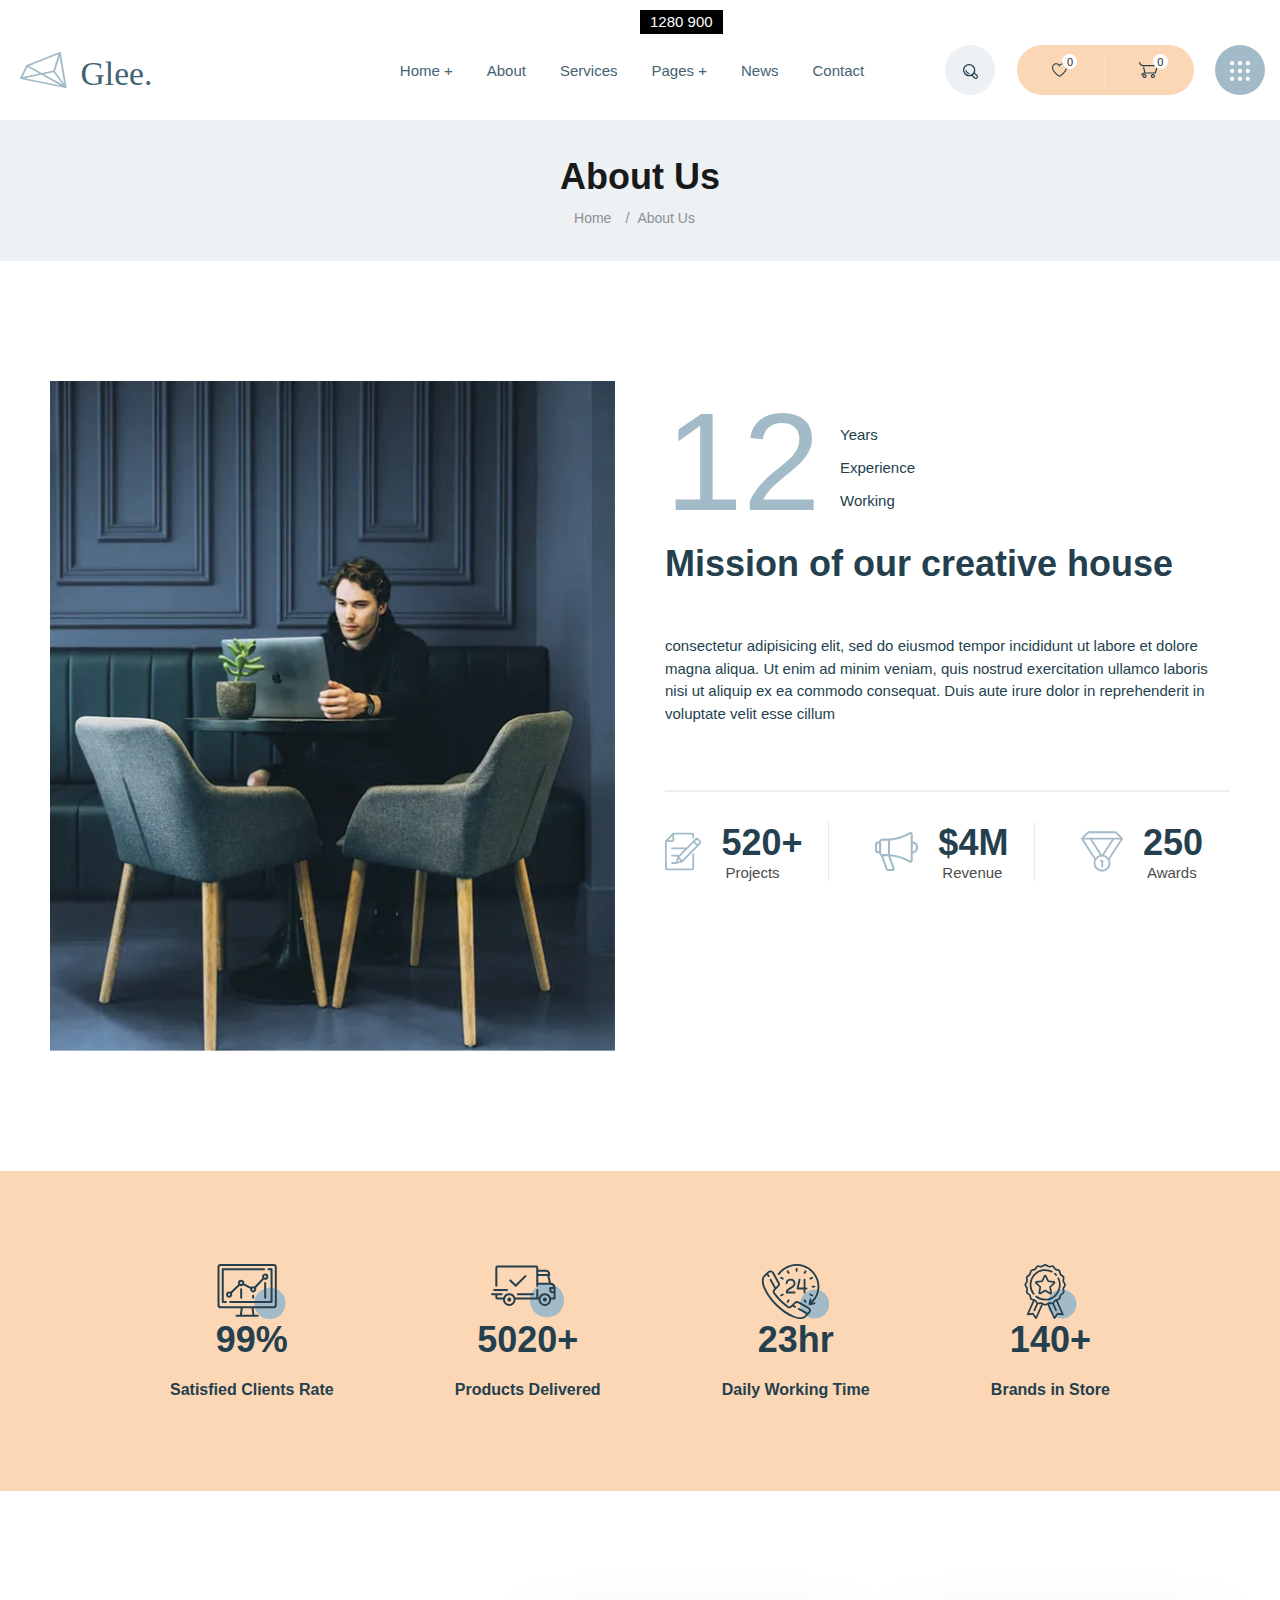
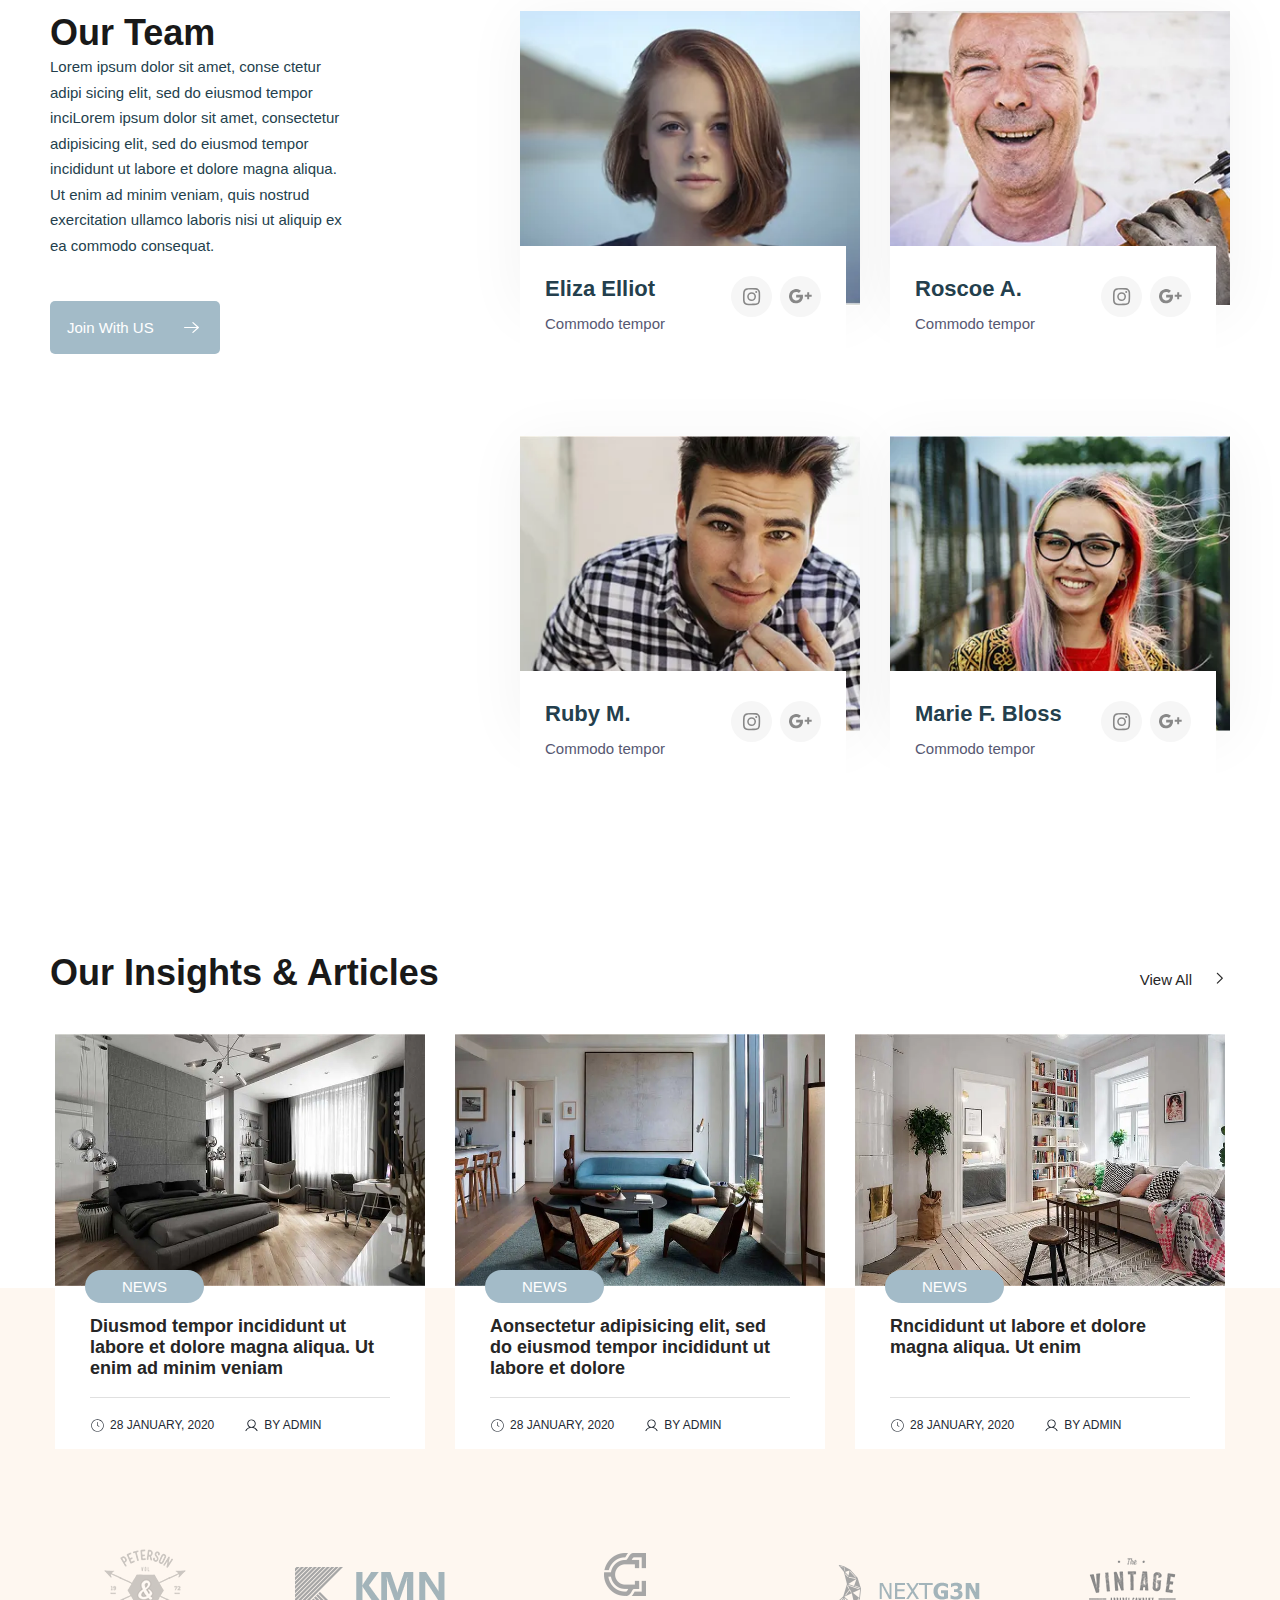
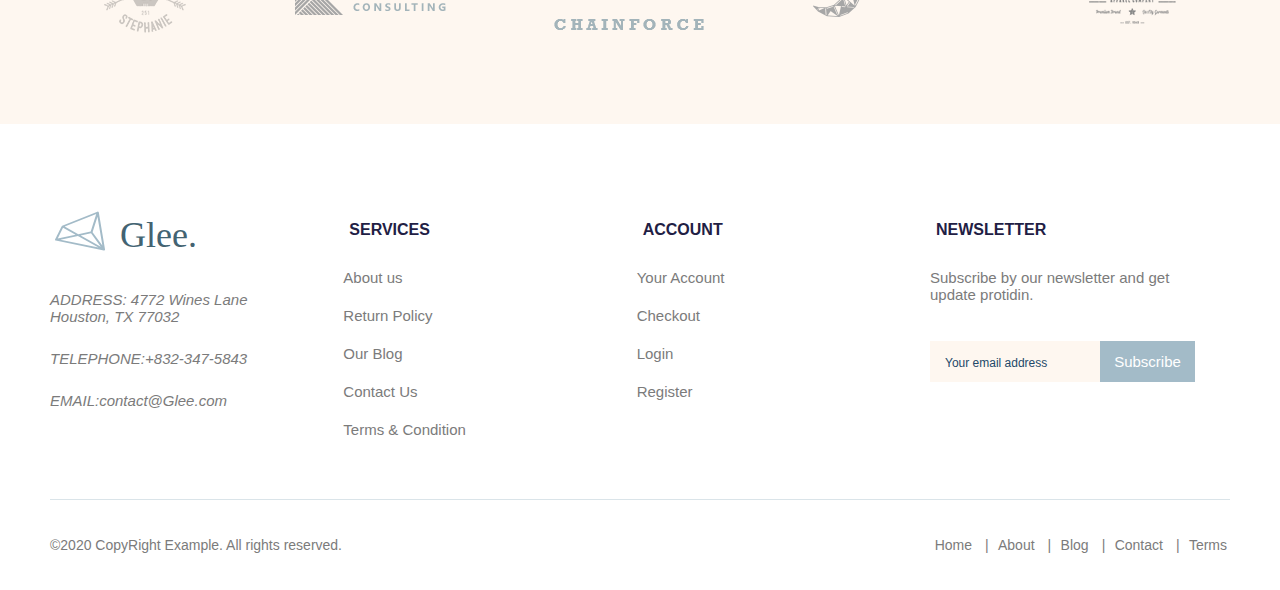
==== commit 465c4ea5: "Updates" ====
--- a/about.html
+++ b/about.html
@@ -6,6 +6,15 @@
   <meta name="viewport" content="width=device-width, initial-scale=1.0">
   <meta http-equiv="X-UA-Compatible" content="ie=edge">
   <title>Glee</title>
+
+  <link rel="apple-touch-icon" sizes="180x180" href="/favicons/apple-touch-icon.png">
+  <link rel="icon" type="image/png" sizes="32x32" href="/favicons/favicon-32x32.png">
+  <link rel="icon" type="image/png" sizes="16x16" href="/favicons/favicon-16x16.png">
+  <link rel="manifest" href="/favicons/site.webmanifest">
+  <link rel="mask-icon" href="/favicons/safari-pinned-tab.svg" color="#5bbad5">
+  <meta name="msapplication-TileColor" content="#ffc40d">
+  <meta name="theme-color" content="#9cb0b3">
+
   <link rel="preconnect" href="https://fonts.gstatic.com">
   <link
     href="https://fonts.googleapis.com/css2?family=Raleway:wght@600;700&family=Roboto+Condensed:ital,wght@0,300;0,400;0,700;1,300;1,400&display=swap"
@@ -197,7 +206,11 @@
               </p>
               <a class="ourteam__btn" href="#">
                 Join With US
-                <img src="images/ourteam/our/arrow-team.svg" alt="arrow team">
+                <svg class="ourteam__btn-svg" width="15" height="11" viewBox="0 0 15 11">
+                  <path class="cls-1"
+                    d="M509.931,2024.01a0.673,0.673,0,0,0,.425-0.16l5.434-4.92c0.007,0,.013-0.01.019-0.01l0.031-.03v-0.01h0a0.567,0.567,0,0,0,.138-0.47,0.6,0.6,0,0,0-.155-0.31l-0.033-.03-5.435-4.91a0.65,0.65,0,0,0-.874.02,0.578,0.578,0,0,0,.024.84l4.311,3.89H501.631a0.608,0.608,0,0,0-.617.59,0.6,0.6,0,0,0,.617.59h12.186l-4.311,3.9a0.566,0.566,0,0,0-.024.83A0.608,0.608,0,0,0,509.931,2024.01Z"
+                    transform="translate(-501 -2013)" />
+                </svg>
               </a>
             </div>
 
@@ -215,9 +228,17 @@
                       <p class="ourteam__item-text">Commodo tempor</p>
                     </div>
                     <div class="ourteam__social">
-                      <img class="ourteam__social-img" src="images/ourteam/our/our_instagram.svg" alt="instagram icon">
-                      <img class="ourteam__social-img" src="images/ourteam/our/our_google.svg"
-                        alt="google+ icon/our google.svg">
+
+                      <a class="ourteam__social-link " href="https://www.instagram.com/" target="_blank">
+                        <img class="ourteam__social-img" src="images/ourteam/our/our_instagram.svg"
+                          alt="instagram icon">
+                      </a>
+
+                      <a class="ourteam__social-link" href="https://www.google.com/" target="_blank">
+                        <img class="ourteam__social-img" src="images/ourteam/our/our_google.svg"
+                          alt="google+ icon/our google.svg">
+                      </a>
+
                     </div>
                   </div>
                 </li>
@@ -233,9 +254,15 @@
                       <p class="ourteam__item-text">Commodo tempor</p>
                     </div>
                     <div class="ourteam__social">
-                      <img class="ourteam__social-img" src="images/ourteam/our/our_instagram.svg" alt="instagram icon">
-                      <img class="ourteam__social-img" src="images/ourteam/our/our_google.svg"
-                        alt="google+ icon/our google.svg">
+                      <a class="ourteam__social-link " href="https://www.instagram.com/" target="_blank">
+                        <img class="ourteam__social-img" src="images/ourteam/our/our_instagram.svg"
+                          alt="instagram icon">
+                      </a>
+
+                      <a class="ourteam__social-link" href="https://www.google.com/" target="_blank">
+                        <img class="ourteam__social-img" src="images/ourteam/our/our_google.svg"
+                          alt="google+ icon/our google.svg">
+                      </a>
                     </div>
                   </div>
                 </li>
@@ -251,9 +278,15 @@
                       <p class="ourteam__item-text">Commodo tempor</p>
                     </div>
                     <div class="ourteam__social">
-                      <img class="ourteam__social-img" src="images/ourteam/our/our_instagram.svg" alt="instagram icon">
-                      <img class="ourteam__social-img" src="images/ourteam/our/our_google.svg"
-                        alt="google+ icon/our google.svg">
+                      <a class="ourteam__social-link " href="https://www.instagram.com/" target="_blank">
+                        <img class="ourteam__social-img" src="images/ourteam/our/our_instagram.svg"
+                          alt="instagram icon">
+                      </a>
+
+                      <a class="ourteam__social-link" href="https://www.google.com/" target="_blank">
+                        <img class="ourteam__social-img" src="images/ourteam/our/our_google.svg"
+                          alt="google+ icon/our google.svg">
+                      </a>
                     </div>
                   </div>
                 </li>
@@ -269,12 +302,18 @@
                       <p class="ourteam__item-text   ">Commodo tempor</p>
                     </div>
                     <div class="ourteam__social">
-                      <img class="ourteam__social-img" src="images/ourteam/our/our_instagram.svg" alt="instagram icon">
-                      <img class="ourteam__social-img" src="images/ourteam/our/our_google.svg"
-                        alt="google+ icon/our google.svg">
-                    </div>
-                  </div>
-                 </li>
+                      <a class="ourteam__social-link " href="https://www.instagram.com/" target="_blank">
+                        <img class="ourteam__social-img" src="images/ourteam/our/our_instagram.svg"
+                          alt="instagram icon">
+                      </a>
+
+                      <a class="ourteam__social-link" href="https://www.google.com/" target="_blank">
+                        <img class="ourteam__social-img" src="images/ourteam/our/our_google.svg"
+                          alt="google+ icon/our google.svg">
+                      </a>
+                    </div>
+                  </div>
+                </li>
               </ul>
             </div>
           </div>
--- a/css/style.min.css
+++ b/css/style.min.css
@@ -1 +1 @@
-html{-webkit-box-sizing:border-box;box-sizing:border-box}*,*::after,*::before{-webkit-box-sizing:inherit;box-sizing:inherit}ul,ol{padding:0}ul{list-style:none}body,h1,h2,h3,h4,h5,h6,p,ul,ol,li,figure,figcaption,blockquote,dl,dd{margin:0}img{max-width:100%;display:block}input,button,textarea,select{font:inherit}a{text-decoration:none;cursor:pointer;color:#262626}input[type=number]::-webkit-outer-spin-button,input[type=number]::-webkit-inner-spin-button{-webkit-appearance:none}input[type=number],input[type=number]:hover,input[type=number]:focus{-webkit-appearance:none;appearance:none;-moz-appearance:textfield}.footer .footer-top__title,.contact__info-item-title,.contact__info-title,.filter__title-text,.ourteam__item-title,.statistics__item-text,.about-us__title,.blog__item-title,.design__item-type,.design__item-title,.design__item,.blurb__item-title,.categories-item__prise,.title{font-family:"DMSans-Bold",sans-serif;font-weight:700}.categories-item__title{font-family:"DMSans-Regular",sans-serif;font-weight:400}.product-tabs__top,.blog-one .comments-title,.blog-one__creator-name,.blog-one__text h3,.blog-one__text h4,.comments-form__title,.comments__content-name,.terms__title-info,.terms__title,.mold__btn-create,.mold__btn,.about-us__years,.top-slider__title,.menu__list-link,body{font-family:"Rubik-Medium",sans-serif;font-weight:500}.footer .footer-top,.product-tabs__content-item-text,.product-info__text,.product-info__title,.jq-number__field input,.product-one__btn,.product-one__text,.product-one__price,.product-one__title,.contact__info-text,.contact__info-subtitle,.contact-form__textarea,.contact-form__text-input,.blog-one__tags a,.blog-one__tags span,.blog-one__share span,.blog-one__creator-text,.blog-one__text blockquote,.blog-one__text p,.blog-one__text h2,.recent-posts__data,.recent-posts__title-link,.blog-page__item-title,.blog-page__item-time,.comments-form__textarea,.comments-form__text-input,.comments__content-text,.comments__content-data,.filter-recent__price,.filter-recent__text,.filter-brand__num,.filter-brand__text,.filter-category__text,.shop-content-item-text,.shop-content-item-prise,.shop-content-item-title,.terms__info,.terms__text,.ourteam__item-text,.about-us__text,.about-us__time-left p,.blog__box,.blurb__item-text,.top-slider__text,.menu__list-link:hover,.pagination__next,.pagination__link{font-family:"Rubik-Regular",sans-serif;font-weight:400}.footer .footer-top__form-btn,.product-one__btn,.contact-form__btn,.comments-form__btn,.top-slider__link{background-color:#a3bbc8;border:none;cursor:pointer;color:#fff;margin-left:-4px}.filter-brand__input,.filter-category__input{width:1px;height:1px;overflow:hidden;clip:rect(0 0 0 0);position:absolute}@font-face{font-family:"DMSans-Bold";font-weight:700;font-style:normal;src:local("DMSans-Bold"),url("../fonts/DMSans-Bold.woff2") format("woff2"),url("../fonts/DMSans-Bold.woff") format("woff");font-display:swap}@font-face{font-family:"DMSans-Regular";font-weight:400;font-style:normal;src:local("DMSans-Regular"),url("../fonts/DMSans-Regular.woff2") format("woff2"),url("../fonts/DMSans-Regular.woff") format("woff");font-display:swap}@font-face{font-family:"Rubik-Medium";font-weight:500;font-style:normal;src:local("Rubik-Medium"),url("../fonts/Rubik-Medium.woff2") format("woff2"),url("../fonts/Rubik-Medium.woff") format("woff");font-display:swap}@font-face{font-family:"Rubik-Regular";font-weight:400;font-style:normal;src:local("Rubik-Regular"),url("../fonts/Rubik-Regular.woff2") format("woff2"),url("../fonts/Rubik-Regular.woff") format("woff");font-display:swap}.slick-slider{position:relative;display:block;-webkit-box-sizing:border-box;box-sizing:border-box;-webkit-touch-callout:none;-webkit-user-select:none;-moz-user-select:none;-ms-user-select:none;user-select:none;-ms-touch-action:pan-y;touch-action:pan-y;-webkit-tap-highlight-color:rgba(0,0,0,0)}.slick-list{position:relative;overflow:hidden;display:block;margin:0;padding:0}.slick-list:focus{outline:none}.slick-list.dragging{cursor:pointer;cursor:hand}.slick-slider .slick-track,.slick-slider .slick-list{-webkit-transform:translate3d(0, 0, 0);-ms-transform:translate3d(0, 0, 0);transform:translate3d(0, 0, 0)}.slick-track{position:relative;left:0;top:0;display:block;margin-left:auto;margin-right:auto}.slick-track:before,.slick-track:after{content:"";display:table}.slick-track:after{clear:both}.slick-loading .slick-track{visibility:hidden}.slick-slide{float:left;height:100%;min-height:1px;display:none}[dir=rtl] .slick-slide{float:right}.slick-slide img{display:block}.slick-slide.slick-loading img{display:none}.slick-slide.dragging img{pointer-events:none}.slick-initialized .slick-slide{display:block}.slick-loading .slick-slide{visibility:hidden}.slick-vertical .slick-slide{display:block;height:auto;border:1px solid rgba(0,0,0,0)}.slick-arrow.slick-hidden{display:none}body.compensate-for-scrollbar{overflow:hidden}.fancybox-active{height:auto}.fancybox-is-hidden{left:-9999px;margin:0;position:absolute !important;top:-9999px;visibility:hidden}.fancybox-container{-webkit-backface-visibility:hidden;height:100%;left:0;outline:none;position:fixed;-webkit-tap-highlight-color:transparent;top:0;-ms-touch-action:manipulation;touch-action:manipulation;-webkit-transform:translateZ(0);transform:translateZ(0);width:100%;z-index:99992}.fancybox-container *{-webkit-box-sizing:border-box;box-sizing:border-box}.fancybox-outer,.fancybox-inner,.fancybox-bg,.fancybox-stage{bottom:0;left:0;position:absolute;right:0;top:0}.fancybox-outer{-webkit-overflow-scrolling:touch;overflow-y:auto}.fancybox-bg{background:rgb(30, 30, 30);opacity:0;-webkit-transition-duration:inherit;transition-duration:inherit;-webkit-transition-property:opacity;transition-property:opacity;-webkit-transition-timing-function:cubic-bezier(0.47, 0, 0.74, 0.71);transition-timing-function:cubic-bezier(0.47, 0, 0.74, 0.71)}.fancybox-is-open .fancybox-bg{opacity:.9;-webkit-transition-timing-function:cubic-bezier(0.22, 0.61, 0.36, 1);transition-timing-function:cubic-bezier(0.22, 0.61, 0.36, 1)}.fancybox-infobar,.fancybox-toolbar,.fancybox-caption,.fancybox-navigation .fancybox-button{direction:ltr;opacity:0;position:absolute;-webkit-transition:opacity .25s ease,visibility 0s ease .25s;transition:opacity .25s ease,visibility 0s ease .25s;visibility:hidden;z-index:99997}.fancybox-show-infobar .fancybox-infobar,.fancybox-show-toolbar .fancybox-toolbar,.fancybox-show-caption .fancybox-caption,.fancybox-show-nav .fancybox-navigation .fancybox-button{opacity:1;-webkit-transition:opacity .25s ease 0s,visibility 0s ease 0s;transition:opacity .25s ease 0s,visibility 0s ease 0s;visibility:visible}.fancybox-infobar{color:#ccc;font-size:13px;-webkit-font-smoothing:subpixel-antialiased;height:44px;left:0;line-height:44px;min-width:44px;mix-blend-mode:difference;padding:0 10px;pointer-events:none;top:0;-webkit-touch-callout:none;-webkit-user-select:none;-moz-user-select:none;-ms-user-select:none;user-select:none}.fancybox-toolbar{right:0;top:0}.fancybox-stage{direction:ltr;overflow:visible;-webkit-transform:translateZ(0);transform:translateZ(0);z-index:99994}.fancybox-is-open .fancybox-stage{overflow:hidden}.fancybox-slide{-webkit-backface-visibility:hidden;display:none;height:100%;left:0;outline:none;overflow:auto;-webkit-overflow-scrolling:touch;padding:44px;position:absolute;text-align:center;top:0;-webkit-transition-property:opacity,-webkit-transform;transition-property:opacity,-webkit-transform;transition-property:transform,opacity;transition-property:transform,opacity,-webkit-transform;white-space:normal;width:100%;z-index:99994}.fancybox-slide::before{content:"";display:inline-block;font-size:0;height:100%;vertical-align:middle;width:0}.fancybox-is-sliding .fancybox-slide,.fancybox-slide--previous,.fancybox-slide--current,.fancybox-slide--next{display:block}.fancybox-slide--image{overflow:hidden;padding:44px 0}.fancybox-slide--image::before{display:none}.fancybox-slide--html{padding:6px}.fancybox-content{background:#fff;display:inline-block;margin:0;max-width:100%;overflow:auto;-webkit-overflow-scrolling:touch;padding:44px;position:relative;text-align:left;vertical-align:middle}.fancybox-slide--image .fancybox-content{-webkit-animation-timing-function:cubic-bezier(0.5, 0, 0.14, 1);animation-timing-function:cubic-bezier(0.5, 0, 0.14, 1);-webkit-backface-visibility:hidden;background:transparent;background-repeat:no-repeat;background-size:100% 100%;left:0;max-width:none;overflow:visible;padding:0;position:absolute;top:0;-ms-transform-origin:top left;-webkit-transform-origin:top left;transform-origin:top left;-webkit-transition-property:opacity,-webkit-transform;transition-property:opacity,-webkit-transform;transition-property:transform,opacity;transition-property:transform,opacity,-webkit-transform;-webkit-user-select:none;-moz-user-select:none;-ms-user-select:none;user-select:none;z-index:99995}.fancybox-can-zoomOut .fancybox-content{cursor:-webkit-zoom-out;cursor:zoom-out}.fancybox-can-zoomIn .fancybox-content{cursor:-webkit-zoom-in;cursor:zoom-in}.fancybox-can-swipe .fancybox-content,.fancybox-can-pan .fancybox-content{cursor:-webkit-grab;cursor:grab}.fancybox-is-grabbing .fancybox-content{cursor:-webkit-grabbing;cursor:grabbing}.fancybox-container [data-selectable=true]{cursor:text}.fancybox-image,.fancybox-spaceball{background:transparent;border:0;height:100%;left:0;margin:0;max-height:none;max-width:none;padding:0;position:absolute;top:0;-webkit-user-select:none;-moz-user-select:none;-ms-user-select:none;user-select:none;width:100%}.fancybox-spaceball{z-index:1}.fancybox-slide--video .fancybox-content,.fancybox-slide--map .fancybox-content,.fancybox-slide--pdf .fancybox-content,.fancybox-slide--iframe .fancybox-content{height:100%;overflow:visible;padding:0;width:100%}.fancybox-slide--video .fancybox-content{background:#000}.fancybox-slide--map .fancybox-content{background:#e5e3df}.fancybox-slide--iframe .fancybox-content{background:#fff}.fancybox-video,.fancybox-iframe{background:transparent;border:0;display:block;height:100%;margin:0;overflow:hidden;padding:0;width:100%}.fancybox-iframe{left:0;position:absolute;top:0}.fancybox-error{background:#fff;cursor:default;max-width:400px;padding:40px;width:100%}.fancybox-error p{color:#444;font-size:16px;line-height:20px;margin:0;padding:0}.fancybox-button{background:rgba(30, 30, 30, 0.6);border:0;border-radius:0;-webkit-box-shadow:none;box-shadow:none;cursor:pointer;display:inline-block;height:44px;margin:0;padding:10px;position:relative;-webkit-transition:color .2s;transition:color .2s;vertical-align:top;visibility:inherit;width:44px}.fancybox-button,.fancybox-button:visited,.fancybox-button:link{color:#ccc}.fancybox-button:hover{color:#fff}.fancybox-button:focus{outline:none}.fancybox-button.fancybox-focus{outline:1px dotted}.fancybox-button[disabled],.fancybox-button[disabled]:hover{color:#888;cursor:default;outline:none}.fancybox-button div{height:100%}.fancybox-button svg{display:block;height:100%;overflow:visible;position:relative;width:100%}.fancybox-button svg path{fill:currentColor;stroke-width:0}.fancybox-button--play svg:nth-child(2),.fancybox-button--fsenter svg:nth-child(2){display:none}.fancybox-button--pause svg:nth-child(1),.fancybox-button--fsexit svg:nth-child(1){display:none}.fancybox-progress{background:#ff5268;height:2px;left:0;position:absolute;right:0;top:0;-ms-transform:scaleX(0);-webkit-transform:scaleX(0);transform:scaleX(0);-ms-transform-origin:0;-webkit-transform-origin:0;transform-origin:0;-webkit-transition-property:-webkit-transform;transition-property:-webkit-transform;transition-property:transform;transition-property:transform, -webkit-transform;-webkit-transition-timing-function:linear;transition-timing-function:linear;z-index:99998}.fancybox-close-small{background:transparent;border:0;border-radius:0;color:#ccc;cursor:pointer;opacity:.8;padding:8px;position:absolute;right:-12px;top:-44px;z-index:401}.fancybox-close-small:hover{color:#fff;opacity:1}.fancybox-slide--html .fancybox-close-small{color:currentColor;padding:10px;right:0;top:0}.fancybox-slide--image.fancybox-is-scaling .fancybox-content{overflow:hidden}.fancybox-is-scaling .fancybox-close-small,.fancybox-is-zoomable.fancybox-can-pan .fancybox-close-small{display:none}.fancybox-navigation .fancybox-button{background-clip:content-box;height:100px;opacity:0;position:absolute;top:calc(50% - 50px);width:70px}.fancybox-navigation .fancybox-button div{padding:7px}.fancybox-navigation .fancybox-button--arrow_left{left:0;left:env(safe-area-inset-left);padding:31px 26px 31px 6px}.fancybox-navigation .fancybox-button--arrow_right{padding:31px 6px 31px 26px;right:0;right:env(safe-area-inset-right)}.fancybox-caption{background:-webkit-gradient(linear, left bottom, left top, from(rgba(0, 0, 0, 0.85)), color-stop(50%, rgba(0, 0, 0, 0.3)), color-stop(65%, rgba(0, 0, 0, 0.15)), color-stop(75.5%, rgba(0, 0, 0, 0.075)), color-stop(82.85%, rgba(0, 0, 0, 0.037)), color-stop(88%, rgba(0, 0, 0, 0.019)), to(rgba(0, 0, 0, 0)));background:linear-gradient(to top, rgba(0, 0, 0, 0.85) 0%, rgba(0, 0, 0, 0.3) 50%, rgba(0, 0, 0, 0.15) 65%, rgba(0, 0, 0, 0.075) 75.5%, rgba(0, 0, 0, 0.037) 82.85%, rgba(0, 0, 0, 0.019) 88%, rgba(0, 0, 0, 0) 100%);bottom:0;color:#eee;font-size:14px;font-weight:400;left:0;line-height:1.5;padding:75px 44px 25px 44px;pointer-events:none;right:0;text-align:center;z-index:99996}@supports(padding: max(0px)){.fancybox-caption{padding:75px max(44px,env(safe-area-inset-right)) max(25px,env(safe-area-inset-bottom)) max(44px,env(safe-area-inset-left))}}.fancybox-caption--separate{margin-top:-50px}.fancybox-caption__body{max-height:50vh;overflow:auto;pointer-events:all}.fancybox-caption a,.fancybox-caption a:link,.fancybox-caption a:visited{color:#ccc;text-decoration:none}.fancybox-caption a:hover{color:#fff;text-decoration:underline}.fancybox-loading{-webkit-animation:fancybox-rotate 1s linear infinite;animation:fancybox-rotate 1s linear infinite;background:transparent;border:4px solid #888;border-bottom-color:#fff;border-radius:50%;height:50px;left:50%;margin:-25px 0 0 -25px;opacity:.7;padding:0;position:absolute;top:50%;width:50px;z-index:99999}@-webkit-keyframes fancybox-rotate{100%{-webkit-transform:rotate(360deg);transform:rotate(360deg)}}@keyframes fancybox-rotate{100%{-webkit-transform:rotate(360deg);transform:rotate(360deg)}}.fancybox-animated{-webkit-transition-timing-function:cubic-bezier(0, 0, 0.25, 1);transition-timing-function:cubic-bezier(0, 0, 0.25, 1)}.fancybox-fx-slide.fancybox-slide--previous{opacity:0;-webkit-transform:translate3d(-100%, 0, 0);transform:translate3d(-100%, 0, 0)}.fancybox-fx-slide.fancybox-slide--next{opacity:0;-webkit-transform:translate3d(100%, 0, 0);transform:translate3d(100%, 0, 0)}.fancybox-fx-slide.fancybox-slide--current{opacity:1;-webkit-transform:translate3d(0, 0, 0);transform:translate3d(0, 0, 0)}.fancybox-fx-fade.fancybox-slide--previous,.fancybox-fx-fade.fancybox-slide--next{opacity:0;-webkit-transition-timing-function:cubic-bezier(0.19, 1, 0.22, 1);transition-timing-function:cubic-bezier(0.19, 1, 0.22, 1)}.fancybox-fx-fade.fancybox-slide--current{opacity:1}.fancybox-fx-zoom-in-out.fancybox-slide--previous{opacity:0;-webkit-transform:scale3d(1.5, 1.5, 1.5);transform:scale3d(1.5, 1.5, 1.5)}.fancybox-fx-zoom-in-out.fancybox-slide--next{opacity:0;-webkit-transform:scale3d(0.5, 0.5, 0.5);transform:scale3d(0.5, 0.5, 0.5)}.fancybox-fx-zoom-in-out.fancybox-slide--current{opacity:1;-webkit-transform:scale3d(1, 1, 1);transform:scale3d(1, 1, 1)}.fancybox-fx-rotate.fancybox-slide--previous{opacity:0;-ms-transform:rotate(-360deg);-webkit-transform:rotate(-360deg);transform:rotate(-360deg)}.fancybox-fx-rotate.fancybox-slide--next{opacity:0;-ms-transform:rotate(360deg);-webkit-transform:rotate(360deg);transform:rotate(360deg)}.fancybox-fx-rotate.fancybox-slide--current{opacity:1;-ms-transform:rotate(0deg);-webkit-transform:rotate(0deg);transform:rotate(0deg)}.fancybox-fx-circular.fancybox-slide--previous{opacity:0;-webkit-transform:scale3d(0, 0, 0) translate3d(-100%, 0, 0);transform:scale3d(0, 0, 0) translate3d(-100%, 0, 0)}.fancybox-fx-circular.fancybox-slide--next{opacity:0;-webkit-transform:scale3d(0, 0, 0) translate3d(100%, 0, 0);transform:scale3d(0, 0, 0) translate3d(100%, 0, 0)}.fancybox-fx-circular.fancybox-slide--current{opacity:1;-webkit-transform:scale3d(1, 1, 1) translate3d(0, 0, 0);transform:scale3d(1, 1, 1) translate3d(0, 0, 0)}.fancybox-fx-tube.fancybox-slide--previous{-webkit-transform:translate3d(-100%, 0, 0) scale(0.1) skew(-10deg);transform:translate3d(-100%, 0, 0) scale(0.1) skew(-10deg)}.fancybox-fx-tube.fancybox-slide--next{-webkit-transform:translate3d(100%, 0, 0) scale(0.1) skew(10deg);transform:translate3d(100%, 0, 0) scale(0.1) skew(10deg)}.fancybox-fx-tube.fancybox-slide--current{-webkit-transform:translate3d(0, 0, 0) scale(1);transform:translate3d(0, 0, 0) scale(1)}@media all and (max-height: 576px){.fancybox-slide{padding-left:6px;padding-right:6px}.fancybox-slide--image{padding:6px 0}.fancybox-close-small{right:-6px}.fancybox-slide--image .fancybox-close-small{background:#4e4e4e;color:#f2f4f6;height:36px;opacity:1;padding:6px;right:0;top:0;width:36px}.fancybox-caption{padding-left:12px;padding-right:12px}@supports(padding: max(0px)){.fancybox-caption{padding-left:max(12px,env(safe-area-inset-left));padding-right:max(12px,env(safe-area-inset-right))}}}.fancybox-share{background:#f4f4f4;border-radius:3px;max-width:90%;padding:30px;text-align:center}.fancybox-share h1{color:#222;font-size:35px;font-weight:700;margin:0 0 20px 0}.fancybox-share p{margin:0;padding:0}.fancybox-share__button{border:0;border-radius:3px;display:inline-block;font-size:14px;font-weight:700;line-height:40px;margin:0 5px 10px 5px;min-width:130px;padding:0 15px;text-decoration:none;-webkit-transition:all .2s;transition:all .2s;-webkit-user-select:none;-moz-user-select:none;-ms-user-select:none;user-select:none;white-space:nowrap}.fancybox-share__button:visited,.fancybox-share__button:link{color:#fff}.fancybox-share__button:hover{text-decoration:none}.fancybox-share__button--fb{background:#3b5998}.fancybox-share__button--fb:hover{background:#344e86}.fancybox-share__button--pt{background:#bd081d}.fancybox-share__button--pt:hover{background:#aa0719}.fancybox-share__button--tw{background:#1da1f2}.fancybox-share__button--tw:hover{background:#0d95e8}.fancybox-share__button svg{height:25px;margin-right:7px;position:relative;top:-1px;vertical-align:middle;width:25px}.fancybox-share__button svg path{fill:#fff}.fancybox-share__input{background:transparent;border:0;border-bottom:1px solid #d7d7d7;border-radius:0;color:#5d5b5b;font-size:14px;margin:10px 0 0 0;outline:none;padding:10px 15px;width:100%}.fancybox-thumbs{background:#ddd;bottom:0;display:none;margin:0;-webkit-overflow-scrolling:touch;-ms-overflow-style:-ms-autohiding-scrollbar;padding:2px 2px 4px 2px;position:absolute;right:0;-webkit-tap-highlight-color:rgba(0, 0, 0, 0);top:0;width:212px;z-index:99995}.fancybox-thumbs-x{overflow-x:auto;overflow-y:hidden}.fancybox-show-thumbs .fancybox-thumbs{display:block}.fancybox-show-thumbs .fancybox-inner{right:212px}.fancybox-thumbs__list{font-size:0;height:100%;list-style:none;margin:0;overflow-x:hidden;overflow-y:auto;padding:0;position:absolute;position:relative;white-space:nowrap;width:100%}.fancybox-thumbs-x .fancybox-thumbs__list{overflow:hidden}.fancybox-thumbs-y .fancybox-thumbs__list::-webkit-scrollbar{width:7px}.fancybox-thumbs-y .fancybox-thumbs__list::-webkit-scrollbar-track{background:#fff;border-radius:10px;-webkit-box-shadow:inset 0 0 6px rgba(0, 0, 0, 0.3);box-shadow:inset 0 0 6px rgba(0, 0, 0, 0.3)}.fancybox-thumbs-y .fancybox-thumbs__list::-webkit-scrollbar-thumb{background:#2a2a2a;border-radius:10px}.fancybox-thumbs__list a{-webkit-backface-visibility:hidden;backface-visibility:hidden;background-color:rgba(0, 0, 0, 0.1);background-position:center center;background-repeat:no-repeat;background-size:cover;cursor:pointer;float:left;height:75px;margin:2px;max-height:calc(100% - 8px);max-width:calc(50% - 4px);outline:none;overflow:hidden;padding:0;position:relative;-webkit-tap-highlight-color:transparent;width:100px}.fancybox-thumbs__list a::before{border:6px solid #ff5268;bottom:0;content:"";left:0;opacity:0;position:absolute;right:0;top:0;-webkit-transition:all .2s cubic-bezier(0.25, 0.46, 0.45, 0.94);transition:all .2s cubic-bezier(0.25, 0.46, 0.45, 0.94);z-index:99991}.fancybox-thumbs__list a:focus::before{opacity:.5}.fancybox-thumbs__list a.fancybox-thumbs-active::before{opacity:1}@media all and (max-width: 576px){.fancybox-thumbs{width:110px}.fancybox-show-thumbs .fancybox-inner{right:110px}.fancybox-thumbs__list a{max-width:calc(100% - 10px)}}.irs{position:relative;display:block;-webkit-touch-callout:none;-webkit-user-select:none;-moz-user-select:none;-ms-user-select:none;user-select:none;font-size:12px;font-family:Arial,sans-serif}.irs-line{position:relative;display:block;overflow:hidden;outline:none !important}.irs-bar{position:absolute;display:block;left:0;width:0}.irs-shadow{position:absolute;display:none;left:0;width:0}.irs-handle{position:absolute;display:block;-webkit-box-sizing:border-box;box-sizing:border-box;cursor:default;z-index:1}.irs-handle.type_last{z-index:2}.irs-min,.irs-max{position:absolute;display:block;cursor:default}.irs-min{left:0}.irs-max{right:0}.irs-from,.irs-to,.irs-single{position:absolute;display:block;top:0;left:0;cursor:default;white-space:nowrap}.irs-grid{position:absolute;display:none;bottom:0;left:0;width:100%;height:20px}.irs-with-grid .irs-grid{display:block}.irs-grid-pol{position:absolute;top:0;left:0;width:1px;height:8px;background:#000}.irs-grid-pol.small{height:4px}.irs-grid-text{position:absolute;bottom:0;left:0;white-space:nowrap;text-align:center;font-size:9px;line-height:9px;padding:0 3px;color:#000}.irs-disable-mask{position:absolute;display:block;top:0;left:-1%;width:102%;height:100%;cursor:default;background:rgba(0, 0, 0, 0);z-index:2}.lt-ie9 .irs-disable-mask{background:#000;filter:alpha(opacity=0);cursor:not-allowed}.irs-disabled{opacity:.4}.irs-hidden-input{position:absolute !important;display:block !important;top:0 !important;left:0 !important;width:0 !important;height:0 !important;font-size:0 !important;line-height:0 !important;padding:0 !important;margin:0 !important;overflow:hidden;outline:none !important;z-index:-9999 !important;background:none !important;border-style:solid !important;border-color:transparent !important}.irs--flat{height:40px}.irs--flat.irs-with-grid{height:60px}.irs--flat .irs-line{top:25px;height:12px;background-color:#e1e4e9;border-radius:4px}.irs--flat .irs-bar{top:25px;height:12px;background-color:#ed5565}.irs--flat .irs-bar--single{border-radius:4px 0 0 4px}.irs--flat .irs-shadow{height:1px;bottom:16px;background-color:#e1e4e9}.irs--flat .irs-handle{top:22px;width:16px;height:18px;background-color:transparent}.irs--flat .irs-handle>i:first-child{position:absolute;display:block;top:0;left:50%;width:2px;height:100%;margin-left:-1px;background-color:#da4453}.irs--flat .irs-handle.state_hover>i:first-child,.irs--flat .irs-handle:hover>i:first-child{background-color:#a43540}.irs--flat .irs-min,.irs--flat .irs-max{top:0;padding:1px 3px;color:#999;font-size:10px;line-height:1.333;text-shadow:none;background-color:#e1e4e9;border-radius:4px}.irs--flat .irs-from,.irs--flat .irs-to,.irs--flat .irs-single{color:white;font-size:10px;line-height:1.333;text-shadow:none;padding:1px 5px;background-color:#ed5565;border-radius:4px}.irs--flat .irs-from:before,.irs--flat .irs-to:before,.irs--flat .irs-single:before{position:absolute;display:block;content:"";bottom:-6px;left:50%;width:0;height:0;margin-left:-3px;overflow:hidden;border:3px solid transparent;border-top-color:#ed5565}.irs--flat .irs-grid-pol{background-color:#e1e4e9}.irs--flat .irs-grid-text{color:#999}.irs--big{height:55px}.irs--big.irs-with-grid{height:70px}.irs--big .irs-line{top:33px;height:12px;background-color:white;background:-webkit-gradient(linear, left top, left bottom, color-stop(-50%, #ddd), color-stop(150%, white));background:linear-gradient(to bottom, #ddd -50%, white 150%);border:1px solid #ccc;border-radius:12px}.irs--big .irs-bar{top:33px;height:12px;background-color:#92bce0;border:1px solid #428bca;background:-webkit-gradient(linear, left top, left bottom, from(#ffffff), color-stop(30%, #428bca), to(#b9d4ec));background:linear-gradient(to bottom, #ffffff 0%, #428bca 30%, #b9d4ec 100%);-webkit-box-shadow:inset 0 0 1px 1px rgba(255, 255, 255, 0.5);box-shadow:inset 0 0 1px 1px rgba(255, 255, 255, 0.5)}.irs--big .irs-bar--single{border-radius:12px 0 0 12px}.irs--big .irs-shadow{height:1px;bottom:16px;background-color:rgba(66, 139, 202, 0.5)}.irs--big .irs-handle{top:25px;width:30px;height:30px;border:1px solid rgba(0, 0, 0, 0.3);background-color:#cbcfd5;background:-webkit-gradient(linear, left top, left bottom, from(white), color-stop(30%, #B4B9BE), to(white));background:linear-gradient(to bottom, white 0%, #B4B9BE 30%, white 100%);-webkit-box-shadow:1px 1px 2px rgba(0, 0, 0, 0.2),inset 0 0 3px 1px white;box-shadow:1px 1px 2px rgba(0, 0, 0, 0.2),inset 0 0 3px 1px white;border-radius:30px}.irs--big .irs-handle.state_hover,.irs--big .irs-handle:hover{border-color:rgba(0, 0, 0, 0.45);background-color:#939ba7;background:-webkit-gradient(linear, left top, left bottom, from(white), color-stop(30%, #919BA5), to(white));background:linear-gradient(to bottom, white 0%, #919BA5 30%, white 100%)}.irs--big .irs-min,.irs--big .irs-max{top:0;padding:1px 5px;color:white;text-shadow:none;background-color:#9f9f9f;border-radius:3px}.irs--big .irs-from,.irs--big .irs-to,.irs--big .irs-single{color:white;text-shadow:none;padding:1px 5px;background-color:#428bca;background:-webkit-gradient(linear, left top, left bottom, from(#428bca), to(#3071a9));background:linear-gradient(to bottom, #428bca 0%, #3071a9 100%);border-radius:3px}.irs--big .irs-grid-pol{background-color:#428bca}.irs--big .irs-grid-text{color:#428bca}.irs--modern{height:55px}.irs--modern.irs-with-grid{height:55px}.irs--modern .irs-line{top:25px;height:5px;background-color:#d1d6e0;background:-webkit-gradient(linear, left top, left bottom, from(#e0e4ea), to(#d1d6e0));background:linear-gradient(to bottom, #e0e4ea 0%, #d1d6e0 100%);border:1px solid #a3adc1;border-bottom-width:0;border-radius:5px}.irs--modern .irs-bar{top:25px;height:5px;background:#20b426;background:-webkit-gradient(linear, left top, left bottom, from(#20b426), to(#18891d));background:linear-gradient(to bottom, #20b426 0%, #18891d 100%)}.irs--modern .irs-bar--single{border-radius:5px 0 0 5px}.irs--modern .irs-shadow{height:1px;bottom:21px;background-color:rgba(209, 214, 224, 0.5)}.irs--modern .irs-handle{top:37px;width:12px;height:13px;border:1px solid #a3adc1;border-top-width:0;-webkit-box-shadow:1px 1px 1px rgba(0, 0, 0, 0.1);box-shadow:1px 1px 1px rgba(0, 0, 0, 0.1);border-radius:0 0 3px 3px}.irs--modern .irs-handle>i:nth-child(1){position:absolute;display:block;top:-4px;left:1px;width:6px;height:6px;border:1px solid #a3adc1;background:white;-webkit-transform:rotate(45deg);-ms-transform:rotate(45deg);transform:rotate(45deg)}.irs--modern .irs-handle>i:nth-child(2){position:absolute;display:block;-webkit-box-sizing:border-box;box-sizing:border-box;top:0;left:0;width:10px;height:12px;background:#e9e6e6;background:-webkit-gradient(linear, left top, left bottom, from(white), to(#e9e6e6));background:linear-gradient(to bottom, white 0%, #e9e6e6 100%);border-radius:0 0 3px 3px}.irs--modern .irs-handle>i:nth-child(3){position:absolute;display:block;-webkit-box-sizing:border-box;box-sizing:border-box;top:3px;left:3px;width:4px;height:5px;border-left:1px solid #a3adc1;border-right:1px solid #a3adc1}.irs--modern .irs-handle.state_hover,.irs--modern .irs-handle:hover{border-color:#7685a2;background:#c3c7cd;background:-webkit-gradient(linear, left top, left bottom, from(#ffffff), color-stop(30%, #919ba5), to(#ffffff));background:linear-gradient(to bottom, #ffffff 0%, #919ba5 30%, #ffffff 100%)}.irs--modern .irs-handle.state_hover>i:nth-child(1),.irs--modern .irs-handle:hover>i:nth-child(1){border-color:#7685a2}.irs--modern .irs-handle.state_hover>i:nth-child(3),.irs--modern .irs-handle:hover>i:nth-child(3){border-color:#48536a}.irs--modern .irs-min,.irs--modern .irs-max{top:0;font-size:10px;line-height:1.333;text-shadow:none;padding:1px 5px;color:white;background-color:#d1d6e0;border-radius:5px}.irs--modern .irs-from,.irs--modern .irs-to,.irs--modern .irs-single{font-size:10px;line-height:1.333;text-shadow:none;padding:1px 5px;background-color:#20b426;color:white;border-radius:5px}.irs--modern .irs-from:before,.irs--modern .irs-to:before,.irs--modern .irs-single:before{position:absolute;display:block;content:"";bottom:-6px;left:50%;width:0;height:0;margin-left:-3px;overflow:hidden;border:3px solid transparent;border-top-color:#20b426}.irs--modern .irs-grid{height:25px}.irs--modern .irs-grid-pol{background-color:#dedede}.irs--modern .irs-grid-text{color:silver;font-size:13px}.irs--sharp{height:50px;font-size:12px;line-height:1}.irs--sharp.irs-with-grid{height:57px}.irs--sharp .irs-line{top:30px;height:2px;background-color:black;border-radius:2px}.irs--sharp .irs-bar{top:30px;height:2px;background-color:#ee22fa}.irs--sharp .irs-bar--single{border-radius:2px 0 0 2px}.irs--sharp .irs-shadow{height:1px;bottom:21px;background-color:rgba(0, 0, 0, 0.5)}.irs--sharp .irs-handle{top:25px;width:10px;height:10px;background-color:#a804b2}.irs--sharp .irs-handle>i:first-child{position:absolute;display:block;top:100%;left:0;width:0;height:0;border:5px solid transparent;border-top-color:#a804b2}.irs--sharp .irs-handle.state_hover,.irs--sharp .irs-handle:hover{background-color:black}.irs--sharp .irs-handle.state_hover>i:first-child,.irs--sharp .irs-handle:hover>i:first-child{border-top-color:black}.irs--sharp .irs-min,.irs--sharp .irs-max{color:white;font-size:14px;line-height:1;top:0;padding:3px 4px;opacity:.4;background-color:#a804b2;border-radius:2px}.irs--sharp .irs-from,.irs--sharp .irs-to,.irs--sharp .irs-single{font-size:14px;line-height:1;text-shadow:none;padding:3px 4px;background-color:#a804b2;color:white;border-radius:2px}.irs--sharp .irs-from:before,.irs--sharp .irs-to:before,.irs--sharp .irs-single:before{position:absolute;display:block;content:"";bottom:-6px;left:50%;width:0;height:0;margin-left:-3px;overflow:hidden;border:3px solid transparent;border-top-color:#a804b2}.irs--sharp .irs-grid{height:25px}.irs--sharp .irs-grid-pol{background-color:#dedede}.irs--sharp .irs-grid-text{color:silver;font-size:13px}.irs--round{height:50px}.irs--round.irs-with-grid{height:65px}.irs--round .irs-line{top:36px;height:4px;background-color:#dee4ec;border-radius:4px}.irs--round .irs-bar{top:36px;height:4px;background-color:#006cfa}.irs--round .irs-bar--single{border-radius:4px 0 0 4px}.irs--round .irs-shadow{height:4px;bottom:21px;background-color:rgba(222, 228, 236, 0.5)}.irs--round .irs-handle{top:26px;width:24px;height:24px;border:4px solid #006cfa;background-color:white;border-radius:24px;-webkit-box-shadow:0 1px 3px rgba(0, 0, 255, 0.3);box-shadow:0 1px 3px rgba(0, 0, 255, 0.3)}.irs--round .irs-handle.state_hover,.irs--round .irs-handle:hover{background-color:#f0f6ff}.irs--round .irs-min,.irs--round .irs-max{color:#333;font-size:14px;line-height:1;top:0;padding:3px 5px;background-color:rgba(0, 0, 0, 0.1);border-radius:4px}.irs--round .irs-from,.irs--round .irs-to,.irs--round .irs-single{font-size:14px;line-height:1;text-shadow:none;padding:3px 5px;background-color:#006cfa;color:white;border-radius:4px}.irs--round .irs-from:before,.irs--round .irs-to:before,.irs--round .irs-single:before{position:absolute;display:block;content:"";bottom:-6px;left:50%;width:0;height:0;margin-left:-3px;overflow:hidden;border:3px solid transparent;border-top-color:#006cfa}.irs--round .irs-grid{height:25px}.irs--round .irs-grid-pol{background-color:#dedede}.irs--round .irs-grid-text{color:silver;font-size:13px}.irs--square{height:50px}.irs--square.irs-with-grid{height:60px}.irs--square .irs-line{top:31px;height:4px;background-color:#dedede}.irs--square .irs-bar{top:31px;height:4px;background-color:black}.irs--square .irs-shadow{height:2px;bottom:21px;background-color:#dedede}.irs--square .irs-handle{top:25px;width:16px;height:16px;border:3px solid black;background-color:white;-webkit-transform:rotate(45deg);-ms-transform:rotate(45deg);transform:rotate(45deg)}.irs--square .irs-handle.state_hover,.irs--square .irs-handle:hover{background-color:#f0f6ff}.irs--square .irs-min,.irs--square .irs-max{color:#333;font-size:14px;line-height:1;top:0;padding:3px 5px;background-color:rgba(0, 0, 0, 0.1)}.irs--square .irs-from,.irs--square .irs-to,.irs--square .irs-single{font-size:14px;line-height:1;text-shadow:none;padding:3px 5px;background-color:black;color:white}.irs--square .irs-grid{height:25px}.irs--square .irs-grid-pol{background-color:#dedede}.irs--square .irs-grid-text{color:silver;font-size:11px}.jq-ry-container{position:relative;padding:0 5px;line-height:0;display:block;cursor:pointer;-webkit-box-sizing:content-box;box-sizing:content-box;direction:ltr}.jq-ry-container[readonly=readonly]{cursor:default}.jq-ry-container>.jq-ry-group-wrapper{position:relative;width:100%}.jq-ry-container>.jq-ry-group-wrapper>.jq-ry-group{position:relative;line-height:0;z-index:10;white-space:nowrap}.jq-ry-container>.jq-ry-group-wrapper>.jq-ry-group>svg{display:inline-block}.jq-ry-container>.jq-ry-group-wrapper>.jq-ry-group.jq-ry-normal-group{width:100%}.jq-ry-container>.jq-ry-group-wrapper>.jq-ry-group.jq-ry-rated-group{width:0;z-index:11;position:absolute;top:0;left:0;overflow:hidden}.hidden{visibility:hidden}.display-parametr{position:fixed;min-width:50px;height:1.5rem;padding:0 10px;line-height:1.5rem;background-color:#000;color:#fff;top:10px;left:50%;z-index:1000}body{font-size:15px;color:#243f4d}.parent{display:-webkit-box;display:-ms-flexbox;display:flex;-webkit-box-pack:justify;-ms-flex-pack:justify;justify-content:space-between;-webkit-box-orient:vertical;-webkit-box-direction:normal;-ms-flex-direction:column;flex-direction:column;min-height:100vh;padding-top:40px;max-width:1950px;margin:0 auto}.container{max-width:1790px;margin:0 auto;padding:0 15px}.container1170{max-width:1210px;margin:0 auto;padding:0 15px}.logo{-ms-flex-preferred-size:148px;flex-basis:148px;-ms-flex-negative:0;flex-shrink:0;padding:5px}.logo:focus{background-color:#f9fafb;border-color:#f9fafb;-webkit-box-shadow:0 0 0 .25rem rgba(211,212,213,.5);box-shadow:0 0 0 .25rem rgba(211,212,213,.5);outline:0;border-radius:10px}.logo img{width:148px;height:50px}.title{text-align:center;font-size:36px;line-height:1.2;color:#191919}.bleadcrumbs{display:-webkit-inline-box;display:-ms-inline-flexbox;display:inline-flex;-webkit-box-pack:center;-ms-flex-pack:center;justify-content:center;padding-left:9px}.bleadcrumbs__list{display:-webkit-box;display:-ms-flexbox;display:flex}.bleadcrumbs__item{color:#8b8f94;position:relative;padding-right:20px;font-size:14px}.bleadcrumbs__item::after{content:"/";position:absolute;right:5px}.bleadcrumbs__item a{color:#8b8f94}.bleadcrumbs__item:last-child::after{display:none}.bleadcrumbs__link{padding:3px}.bleadcrumbs__link:focus{background-color:#f9fafb;border-color:#f9fafb;-webkit-box-shadow:0 0 0 .25rem rgba(211,212,213,.5);box-shadow:0 0 0 .25rem rgba(211,212,213,.5);outline:0;border-radius:10px}.pagination{-ms-grid-row:2;-ms-grid-column:2;grid-area:pagination;display:-webkit-box;display:-ms-flexbox;display:flex;-webkit-box-pack:center;-ms-flex-pack:center;justify-content:center;padding:30px 0}.pagination__list{display:-webkit-box;display:-ms-flexbox;display:flex;gap:15px}.pagination__item{border:1px solid #a3bbc8;padding:18px 20px;-webkit-transition:background-color .3s;transition:background-color .3s}.pagination__item:hover{background-color:#a3bbc8}.pagination__item:focus{outline:0;background-color:#a3bbc8}.pagination__item-active{background-color:#a3bbc8}.pagination__link{font-size:16px;color:#243f4d}.pagination__link-active{color:#fff}.pagination__next{font-size:16px;color:#243f4d}@media(max-width: 620px){.parent{padding-top:5px}.title{font-size:33px;line-height:36px}}@media(max-width: 375px){.title{font-size:27px;line-height:25px;margin-bottom:30px}}.header{margin-bottom:20px}.header__inner{display:-webkit-box;display:-ms-flexbox;display:flex;-webkit-box-pack:justify;-ms-flex-pack:justify;justify-content:space-between;-webkit-box-align:center;-ms-flex-align:center;align-items:center;-ms-flex-wrap:wrap;flex-wrap:wrap}.menu{display:-webkit-box;display:-ms-flexbox;display:flex;-webkit-box-align:center;-ms-flex-align:center;align-items:center}.menu__list{display:-webkit-box;display:-ms-flexbox;display:flex;-webkit-transform:translateX(78px);-ms-transform:translateX(78px);transform:translateX(78px)}.menu__btn{display:none}.menu__list-item+.menu__list-item{padding-left:24px}.menu__list-link{color:#436372;padding-bottom:1px;-webkit-transition:all .3s;transition:all .3s;white-space:nowrap;padding:3px 5px;border-bottom:1px solid rgba(0,0,0,0);-webkit-transition:all .5s;transition:all .5s}.menu__list-link:hover{color:#a3bbc8;border-bottom-color:#a3bbc8}.menu__list-link:focus{background-color:#f9fafb;border-color:#f9fafb;-webkit-box-shadow:0 0 0 .25rem rgba(211,212,213,.5);box-shadow:0 0 0 .25rem rgba(211,212,213,.5);outline:0;border-radius:10px}.user-nav{display:-webkit-box;display:-ms-flexbox;display:flex;-ms-flex-preferred-size:320px;flex-basis:320px;-webkit-box-pack:justify;-ms-flex-pack:justify;justify-content:space-between}.user-nav__inner{position:relative;background-color:#fcd7b6;height:50px;width:177px;border-radius:30px;display:-webkit-box;display:-ms-flexbox;display:flex;-ms-flex-pack:distribute;justify-content:space-around;-webkit-box-align:center;-ms-flex-align:center;align-items:center}.user-nav__inner-link{position:relative;-webkit-transition:all .3s;transition:all .3s}.user-nav__inner-link:hover{-webkit-transform:scale(1.2);-ms-transform:scale(1.2);transform:scale(1.2)}.user-nav__inner .user-nav__link-img{position:static}.user-nav__inner::before{content:"";position:absolute;width:1px;height:32px;background-color:#fde7d3;top:23%;left:50%}.user-nav__link{position:relative;-webkit-transition:all .3s;transition:all .3s}.user-nav__link:hover{border-color:#f9fafb;-webkit-box-shadow:0 0 0 .25rem rgba(211,212,213,.5);box-shadow:0 0 0 .25rem rgba(211,212,213,.5);outline:0;border-radius:50%}.user-nav__link:focus{border-color:#f9fafb;-webkit-box-shadow:0 0 0 .25rem rgba(211,212,213,.5);box-shadow:0 0 0 .25rem rgba(211,212,213,.5);outline:0;border-radius:50%}.user-nav__link--search{position:relative;width:50px;height:50px;background-color:#edf1f4;border-radius:50%}.user-nav__link-user{position:relative;width:50px;height:50px;background-color:#a3bbc8;border-radius:50%}.user-nav__link-img{position:absolute;top:19px;left:18px}.user-nav__link-img-user{position:absolute;top:16px;left:15px}.user-nav__num{position:absolute;width:15px;height:15px;border-radius:50%;background-color:#fff;top:-8px;right:-10px;font-size:11px;text-align:center;line-height:17px}@media(max-width: 1160px){.menu{margin-left:40px;-webkit-box-ordinal-group:2;-ms-flex-order:1;order:1}.menu__list{-webkit-transform:translateY(-200%);-ms-transform:translateY(-200%);transform:translateY(-200%);position:fixed;top:0px;width:100%;left:0;-webkit-box-orient:vertical;-webkit-box-direction:normal;-ms-flex-direction:column;flex-direction:column;-webkit-box-align:center;-ms-flex-align:center;align-items:center;z-index:5;-webkit-transition:all .3s;transition:all .3s;background-color:#fff;padding:20px}.menu__list.menu--active{-webkit-transform:translateY(0%);-ms-transform:translateY(0%);transform:translateY(0%);-webkit-transition:all .3s;transition:all .3s}.menu__list-item+.menu__list-item{padding-left:15px}.menu__list-item{width:100%;padding:0 15px;text-align:center}.menu__list-link{display:block;padding:12px 0}.menu__btn{display:block;right:15px;position:fixed;z-index:10}.user-nav{margin-left:0 auto}}@media(max-width: 610px){.header{padding:10px 0;margin-bottom:0}.header__inner{display:-ms-grid;display:grid;-ms-grid-columns:(2fr)[2];grid-template-columns:repeat(2, 2fr)}.menu{-webkit-box-ordinal-group:1;-ms-flex-order:0;order:0;-webkit-box-pack:end;-ms-flex-pack:end;justify-content:end}.menu__list{top:180px}.user-nav{width:100%;margin-top:20px;-ms-grid-column:1;-ms-grid-column-span:2;grid-column:1/3}}.top{background-color:#edf1f4;margin-bottom:120px}.top-container{max-width:1700px;margin:0 auto;text-align:center;padding:35px 0 35px}.top__title{margin-bottom:11px}@media(max-width: 768px){.top{margin-bottom:60px}}@media(max-width: 450px){.top{margin-bottom:20px}}.burger{--burger-width: 29px;--burger-height: 29px;--burger-line-height: 2px;position:relative;border:none;padding:0;width:var(--burger-width);height:var(--burger-height);color:#a3bbc8;background-color:rgba(0,0,0,0);cursor:pointer}.burger::before,.burger::after{content:"";position:absolute;left:0;width:100%;height:var(--burger-line-height);background-color:#a3bbc8;-webkit-transition:top .3s ease-in-out,-webkit-transform .3s ease-in-out;transition:top .3s ease-in-out,-webkit-transform .3s ease-in-out;transition:transform .3s ease-in-out,top .3s ease-in-out;transition:transform .3s ease-in-out,top .3s ease-in-out,-webkit-transform .3s ease-in-out}.burger::before{top:0}.burger::after{top:calc(100% - var(--burger-line-height))}.burger__line{position:absolute;left:0;top:50%;width:100%;height:var(--burger-line-height);background-color:#a3bbc8;-webkit-transform:translateY(-50%);-ms-transform:translateY(-50%);transform:translateY(-50%);-webkit-transition:-webkit-transform .3s ease-in-out;transition:-webkit-transform .3s ease-in-out;transition:transform .3s ease-in-out;transition:transform .3s ease-in-out, -webkit-transform .3s ease-in-out}.burger--active::before{top:50%;-webkit-transform:rotate(45deg);-ms-transform:rotate(45deg);transform:rotate(45deg);-webkit-transition:top .3s ease-in-out,-webkit-transform .3s ease-in-out;transition:top .3s ease-in-out,-webkit-transform .3s ease-in-out;transition:transform .3s ease-in-out,top .3s ease-in-out;transition:transform .3s ease-in-out,top .3s ease-in-out,-webkit-transform .3s ease-in-out}.burger--active::after{top:50%;-webkit-transform:rotate(-45deg);-ms-transform:rotate(-45deg);transform:rotate(-45deg);-webkit-transition:top .3s ease-in-out,-webkit-transform .3s ease-in-out;transition:top .3s ease-in-out,-webkit-transform .3s ease-in-out;transition:transform .3s ease-in-out,top .3s ease-in-out;transition:transform .3s ease-in-out,top .3s ease-in-out,-webkit-transform .3s ease-in-out}.burger--active .burger__line{-webkit-transform:scale(0);-ms-transform:scale(0);transform:scale(0);-webkit-transition:-webkit-transform .3s ease-in-out;transition:-webkit-transform .3s ease-in-out;transition:transform .3s ease-in-out;transition:transform .3s ease-in-out, -webkit-transform .3s ease-in-out}.top-slider__inner{width:100%;aspect-ratio:1/.465;background-color:#fcd7b6}.top-slider__item{aspect-ratio:1/.454;display:-ms-grid !important;display:grid !important;-ms-grid-columns:auto 53%;grid-template-columns:auto 53%}.top-slider__content{padding-top:209px;padding-left:297px}.top-slider__title{min-width:410px;color:#243f4d;font-size:72px;line-height:1.1;margin-bottom:15px}.top-slider__text{font-size:18px;color:#436372;line-height:1.5;max-width:360px;margin-bottom:43px}.top-slider__link{display:-webkit-box;display:-ms-flexbox;display:flex;line-height:60px;width:200px;height:60px;padding-left:25px;position:relative;margin-left:0;-webkit-transition:all .3s;transition:all .3s}.top-slider__link:focus{border-color:#565e64;outline:0;-webkit-box-shadow:0 0 0 .25rem rgba(130,138,145,.5);box-shadow:0 0 0 .25rem rgba(130,138,145,.5)}.top-slider__link:hover{background-color:#243f4d}.top-slider__arrow{position:absolute;right:23px;top:24px}.top-slider__images{height:100%;padding-top:29%;background-image:url("../images/header/Ellipse 34.png");background-repeat:no-repeat;background-position:43%;background-size:66%}.top-slider__img{width:69%}.top-slider .slick-dots{display:-webkit-box;display:-ms-flexbox;display:flex;-webkit-box-pack:center;-ms-flex-pack:center;justify-content:center;position:absolute;bottom:45px;left:50%;-webkit-transform:translateX(-50%);-ms-transform:translateX(-50%);transform:translateX(-50%)}.top-slider .slick-dots li{margin:0 7px;line-height:0}.top-slider .slick-dots li button{border-radius:50%;background-color:#fde3cc;font-size:11px;width:26px;height:26px;border:none;color:#667983}.top-slider .slick-dots li button:focus{border-color:#565e64;outline:0;-webkit-box-shadow:0 0 0 .25rem rgba(130,138,145,.5);box-shadow:0 0 0 .25rem rgba(130,138,145,.5)}.top-slider .slick-dots li.slick-active button{color:#243f4d;background-color:#fff}@media(max-width: 1600px){.top-slider__content{padding-left:110px;padding-top:100px}.top-slider__title{font-size:60px}}@media(max-width: 1050px){.top-slider__item .top-slider__images{background-image:none}.top-slider__item .top-slider__img{display:none}.top-slider__inner{aspect-ratio:auto}.top-slider .slick-dots{margin-top:0}.top-slider__content{padding-bottom:100px;padding-top:50px;padding-left:100px}}@media(max-width: 620px){.top-slider{padding-top:0px}.top-slider__content{padding-left:20px;padding-top:30px}.top-slider__title{font-size:52px;margin-bottom:26px}.top-slider__text{max-width:280px;margin-bottom:30px}}@media(max-width: 375px){.top-slider__title{font-size:38px;margin-bottom:20px}.top-slider__text{max-width:250px;margin-bottom:20px}}.categories-info{margin-bottom:152px}.categories__top{margin-bottom:66px}.categories__title{margin-bottom:25px}.categories__filter-btn{display:-webkit-box;display:-ms-flexbox;display:flex;-webkit-box-pack:center;-ms-flex-pack:center;justify-content:center;gap:20px;-ms-flex-wrap:wrap;flex-wrap:wrap}.categories__btn{border:none;background-color:rgba(0,0,0,0);cursor:pointer;color:#8b8b8b;-webkit-transition:all .3s;transition:all .3s}.categories__btn:focus{border-radius:10px;border-color:#f9fafb;-webkit-box-shadow:0 0 0 .25rem rgba(211,212,213,.5);box-shadow:0 0 0 .25rem rgba(211,212,213,.5);outline:0}.categories__btn:hover{color:#a3bbc8;border-bottom-color:#a3bbc8}.categories__content{display:-webkit-box;display:-ms-flexbox;display:flex;gap:20px;max-width:1168px;-ms-flex-wrap:wrap;flex-wrap:wrap;-webkit-box-pack:center;-ms-flex-pack:center;justify-content:center}.categories .mixitup-control-active{color:#000}.categories-item{position:relative;width:270px;height:377px;padding:15px;background-color:#fff;border-radius:10px;margin-bottom:30px;overflow:hidden;-webkit-box-shadow:0px 6px 47px 3px rgba(37,37,37,.05);box-shadow:0px 6px 47px 3px rgba(37,37,37,.05)}.categories-item a{border:2px solid rgba(0,0,0,0);display:block;outline:0}.categories-item a:focus{-webkit-box-shadow:0 0 0 .25rem rgba(211,212,213,.9);box-shadow:0 0 0 .25rem rgba(211,212,213,.9)}.categories-item a:first-child{display:-webkit-box;display:-ms-flexbox;display:flex;-webkit-box-pack:center;-ms-flex-pack:center;justify-content:center;-webkit-box-align:center;-ms-flex-align:center;align-items:center;width:240px;min-height:265px;margin:0 auto 15px}.categories-item a:first-child img{max-width:240px}.categories-item a:nth-child(2){display:block;text-align:center}.categories-item span{text-align:center}.categories-item__img-box{margin-bottom:29px}.categories-item__title{font-size:16px;color:#243f4d;margin-bottom:15px}.categories-item__prise{display:block;text-align:center;color:#a3bbc8;margin-bottom:35px}.categories-item__hover-links{text-align:center;position:absolute;bottom:155px;left:37px;opacity:0;-webkit-transition:opacity .3s;transition:opacity .3s}.categories-item__hover-links button{cursor:pointer;border:none;width:45px;height:45px;border-radius:50%;background-color:#fff;padding-top:14px;padding-left:12px;margin-left:15px;-webkit-transition:background-color .3s;transition:background-color .3s}.categories-item__hover-links button:focus{border-radius:50%;border-color:#f9fafb;-webkit-box-shadow:0 0 0 .25rem rgba(211,212,213,.5);box-shadow:0 0 0 .25rem rgba(211,212,213,.5);outline:0;border-color:#f9fafb;box-shadow:0 0 0 .25rem rgba(211,212,213,.5);outline:0}.categories-item__hover-links button svg{width:45px;height:45px}.categories-item__hover-links button svg path{fill:#a3bbc8 !important;-webkit-transition:fill .3s;transition:fill .3s}.categories-item:hover .categories-item__hover-links{opacity:1}.categories-item__hover-links button:hover{background-color:#a3bbc8}.categories-item__hover-links button:hover svg path{fill:#fff !important}@media(max-width: 768px){.categories-content{margin-bottom:50px;-webkit-box-pack:center;-ms-flex-pack:center;justify-content:center}}@media(max-width: 375px){.categories-top{margin-bottom:45px}.categories-content{margin-bottom:20px}.categories-content .categories-item{padding:0;margin-bottom:0}.categories-content-item__img{width:70%}}.blurb{margin-bottom:95px}.blurb__items{display:-webkit-box;display:-ms-flexbox;display:flex;-webkit-box-pack:justify;-ms-flex-pack:justify;justify-content:space-between;gap:30px}.blurb__item{position:relative;display:-webkit-box;display:-ms-flexbox;display:flex;-webkit-box-pack:end;-ms-flex-pack:end;justify-content:flex-end;max-width:870px;min-height:390px;width:100%;background-color:#feefe2}.blurb__item-img{position:absolute;top:-87px;left:151px}.blurb__item-content{padding-top:90px;padding-right:79px;line-height:1.6}.blurb__item-title{font-size:26px;color:#243f4d;margin-bottom:25px;max-width:350px;line-height:1.4}.blurb__item-text{color:#243f4d;font-size:16px;margin-bottom:36px;word-break:break-all}.blurb__item__link{display:-webkit-box;display:-ms-flexbox;display:flex;line-height:60px;width:180px;height:58px;padding-left:25px;position:relative;margin-left:0;border:1px solid #b3b7b5;cursor:pointer;border-radius:5px;color:#436372;background-color:rgba(0,0,0,0);-webkit-transition:all .3s;transition:all .3s}.blurb__item__link:hover{background-color:#243f4d;color:#edf1f4}.blurb__item__link:focus{border-radius:10px;border-color:#1a1e21;outline:0;-webkit-box-shadow:0 0 0 .25rem rgba(66,70,73,.5);box-shadow:0 0 0 .25rem rgba(66,70,73,.5)}.blurb__item svg{position:absolute;right:27px;top:24px}.blurb__item svg path{fill:#436372 !important}@media(max-width: 1400px){.blurb__item-img{left:5px}.blurb__item-content{padding-left:235px}}@media(max-width: 1100px){.blurb__item-img{width:42%;top:-30px}.blurb__item-title{font-size:20px;margin-bottom:16px}.blurb__item-text{font-size:14px;margin-bottom:20px}}@media(max-width: 1050px){.blurb__items{-ms-flex-wrap:wrap;flex-wrap:wrap}.blurb__item{max-width:100%;margin-bottom:30px}.blurb__item-img{width:20%;top:-20px}.blurb__item-content{padding-left:280px}}@media(max-width: 860px){.blurb__item-img{width:24%;top:-17px}.blurb__item-content{padding-left:280px}}@media(max-width: 620px){.blurb{margin-bottom:60px}.blurb__item-img{width:30%;top:-20px}.blurb__item-content{padding-left:220px;padding-top:70px}.blurb__item{height:300px}}@media(max-width: 500px){.blurb__item-img{width:26%;top:-20px}.blurb__item-content{padding-left:185px;padding-top:35px}.blurb__item{min-height:250px;-webkit-box-pack:start;-ms-flex-pack:start;justify-content:flex-start}.blurb__item__link{width:160px;padding-left:17px}.blurb__item-title{font-size:18px;width:90%;margin-bottom:12px;word-wrap:break-word}}@media(max-width: 450px){.blurb__item-img{display:none}.blurb__item-content{padding-left:15px;padding-top:30px}}.design{margin-bottom:120px}.design .title{margin-bottom:25px}.design__top{margin-bottom:80px}.design__filter-btn{display:-webkit-box;display:-ms-flexbox;display:flex;-webkit-box-pack:center;-ms-flex-pack:center;justify-content:center;-ms-flex-wrap:wrap;flex-wrap:wrap;gap:19px}.design-btn{border:none;color:#8b8b8b;background-color:rgba(0,0,0,0);cursor:pointer;-webkit-transition:all .3s;transition:all .3s}.design-btn:focus{border-radius:10px;border-color:#f9fafb;-webkit-box-shadow:0 0 0 .25rem rgba(211,212,213,.5);box-shadow:0 0 0 .25rem rgba(211,212,213,.5);outline:0}.design-btn:hover{color:#a3bbc8;border-bottom-color:#a3bbc8}.design__content{display:-ms-grid;display:grid;grid-template-columns:repeat(auto-fill, 370px);-webkit-box-pack:center;-ms-flex-pack:center;justify-content:center;grid-gap:30px;margin-bottom:120px}.design__item{font-size:20px;color:#191919;aspect-ratio:1/.66;background-size:contain;background-repeat:no-repeat}.design .mixitup-control-active{color:#000}.design__item-title{font-size:20px;color:#191919}.design__text{padding-left:46px;padding-top:33px}.design__item-text{font-size:20px;margin-bottom:8px}.design__item-type{font-size:16px;color:#a3bbc8}.design__video{position:relative}.design__video__popup{background-repeat:no-repeat;background-size:cover;width:100%;aspect-ratio:3.9/1}.design__video__play{background-color:rgba(0,0,0,0);border:none;position:absolute;top:50%;left:50%;width:127px;height:127px;-webkit-transform:translate(-50%, -50%);-ms-transform:translate(-50%, -50%);transform:translate(-50%, -50%)}.design__video__play img{width:100%;height:100%}.design__video__play:focus{border-radius:10px;border-color:#f9fafb;-webkit-box-shadow:0 0 0 .25rem rgba(211,212,213,.5);box-shadow:0 0 0 .25rem rgba(211,212,213,.5);outline:0}.design__video__play:hover+.design__video__popup{background-color:#191919}@media(max-width: 1950px){.design__video__play{width:6.614vw;height:6.614vw}}@media(max-width: 620px){.design{margin-bottom:60px}.design__top{margin-bottom:40px}.design__content{margin-bottom:60px;grid-template-columns:repeat(auto-fill, 300px)}.design__text{padding:0}.design__item{font-size:16px}}.blog{margin-bottom:27px}.blog__top{display:-webkit-box;display:-ms-flexbox;display:flex;-webkit-box-pack:justify;-ms-flex-pack:justify;justify-content:space-between;margin-bottom:40px;-webkit-box-align:baseline;-ms-flex-align:baseline;align-items:baseline;margin-right:15px}.blog .title{margin-bottom:0}.blog__top-link{position:relative;margin-right:20px;height:-webkit-min-content;height:-moz-min-content;height:min-content;padding:3px}.blog__top-link:focus{border-color:#f9fafb;-webkit-box-shadow:0 0 0 .25rem rgba(211,212,213,.5);box-shadow:0 0 0 .25rem rgba(211,212,213,.5);outline:0;border-radius:10px}.blog__top-link::after{content:"";position:absolute;background-image:url("../images/blog/arrow.png");background-repeat:no-repeat;top:4px;left:79px;width:20px;height:20px}.blog__items{display:-ms-grid;display:grid;grid-template-columns:repeat(auto-fill, 370px);-webkit-column-gap:30px;-moz-column-gap:30px;column-gap:30px;-webkit-box-pack:center;-ms-flex-pack:center;justify-content:center;margin-bottom:100px}.blog__item{background-color:#fff;min-height:415px}.blog__item-img{position:relative;display:block;max-width:370px;aspect-ratio:1/.68;background-color:aqua}.blog__item-img img{width:100%;height:100%}.blog__item-img:focus{border-color:#1a1e21;outline:0;-webkit-box-shadow:0 0 0 .25rem rgba(66,70,73,.5);box-shadow:0 0 0 .25rem rgba(66,70,73,.5)}.blog__item-btn{position:absolute;border:none;background-color:#a3bbc8;padding:8px 37px;color:#fff;border-radius:20px;bottom:-17px;left:30px;cursor:pointer;-webkit-transition:color .3s,background-color .3s;transition:color .3s,background-color .3s}.blog__item-btn:hover{background-color:#fff;color:#a3bbc8}.blog__item-btn:focus{border-color:#1a1e21;outline:0;-webkit-box-shadow:0 0 0 .25rem rgba(66,70,73,.5);box-shadow:0 0 0 .25rem rgba(66,70,73,.5)}.blog__item-box{padding:30px 35px 0}.blog__item-title{position:relative;display:block;max-width:300px;min-height:82px;font-size:18px;padding-bottom:11px;border-bottom:1px solid #e0e0e0}.blog__item-title:focus{border-color:#1a1e21;outline:0;-webkit-box-shadow:0 0 0 .25rem rgba(66,70,73,.5);box-shadow:0 0 0 .25rem rgba(66,70,73,.5)}.blog__partners{display:-webkit-box;display:-ms-flexbox;display:flex;-ms-flex-pack:distribute;justify-content:space-around;-webkit-box-align:center;-ms-flex-align:center;align-items:center}.blog__fon{position:static;height:436px;background-color:#fef7f0;margin-top:-345px}.blog__box{display:-webkit-box;display:-ms-flexbox;display:flex;gap:30px;font-size:12px;padding-top:20px}.blog__box-author,.blog__box-data{position:relative;color:#222933;padding-left:20px}.blog__box-author::before,.blog__box-data::before{content:"";position:absolute;background-repeat:no-repeat;width:20px;height:20px;left:0;top:0}.blog__box-author:focus{border-color:#1a1e21;outline:0;-webkit-box-shadow:0 0 0 .25rem rgba(66,70,73,.5);box-shadow:0 0 0 .25rem rgba(66,70,73,.5)}.blog__box-author::before{background-image:url("../images/blog/blog_user.svg")}.blog__box-data::before{background-image:url("../images/blog/blog_clock.svg")}@media(max-width: 1200px){.blog__item-box{padding:20px 15px}}@media(max-width: 1050px){.blog__box{-webkit-box-pack:justify;-ms-flex-pack:justify;justify-content:space-between}.blog__item-title{max-width:100%;min-height:75px}.blog__item-box{min-height:170px}}@media(max-width: 768px){.blog__items{grid-template-columns:repeat(auto-fill, 300px);margin-bottom:30px}.blog__item{min-height:0}.blog__partners{-ms-flex-wrap:wrap;flex-wrap:wrap;-webkit-box-pack:center;-ms-flex-pack:center;justify-content:center;height:auto;row-gap:15px}.blog__partner-img{width:165px}.blog__partner-img img{margin:0 auto}.blog__fon{margin-top:-407px}.blog__top h3{font-size:24px}.blog__top-link{padding-right:0}.blog__top-link::after{position:static}}.about-us{padding-bottom:120px}.about-us__inner{display:-webkit-box;display:-ms-flexbox;display:flex;-webkit-box-pack:justify;-ms-flex-pack:justify;justify-content:space-between}.about-us__img{max-width:565px}.about-us__content{margin-left:50px}.about-us__time{position:relative;display:-webkit-box;display:-ms-flexbox;display:flex;-webkit-box-pack:start;-ms-flex-pack:start;justify-content:flex-start;gap:30px}.about-us__time-left{position:absolute;top:45px;left:175px}.about-us__time-left p{padding-bottom:16px;color:#243f4d}.about-us__years{font-size:140px;color:#a3bbc8}.about-us__title{font-size:36px;color:#243f4d;margin-bottom:50px}.about-us__text{padding-bottom:65px;border-bottom:2px solid #ebeef3;margin-bottom:30px;line-height:1.5}.about-us__info{display:-webkit-box;display:-ms-flexbox;display:flex;-webkit-box-pack:justify;-ms-flex-pack:justify;justify-content:space-between}.about-us__item{display:-webkit-box;display:-ms-flexbox;display:flex;-webkit-box-pack:justify;-ms-flex-pack:justify;justify-content:space-between}.about-us__item::after{content:"";border-right:1px solid #e6eaf0;padding-right:26px}.about-us__item:nth-child(3):after{content:"";border-right:1px solid rgba(0,0,0,0)}.about-us__item-text{padding-left:20px}.about-us__num{font-size:36px}.about-us__label{padding-left:4px;color:#4c4c4c}@media(max-width: 1230px){.about-us__info{display:-ms-grid;display:grid;gap:20px;-ms-grid-columns:(1fr)[2];grid-template-columns:repeat(2, 1fr)}.about-us__item:nth-child(2)::after{border-right:1px solid rgba(0,0,0,0)}}@media(max-width: 1100px){.about-us__inner{display:block}.about-us__img{margin:0 auto}.about-us__info{display:-webkit-box;display:-ms-flexbox;display:flex}.about-us__item:nth-child(2)::after{border-right:1px solid #e6eaf0}}@media(max-width: 768px){.about-us__content{margin-left:20px}.about-us__title{margin-bottom:20px}.about-us__text{padding-bottom:48px}.about-us__img{width:80%}.about-us__years{font-size:120px}.about-us__time-left{top:30px}}@media(max-width: 620px){.about-us__info{display:-ms-grid;display:grid;-ms-grid-columns:(1fr)[2];grid-template-columns:repeat(2, 1fr)}.about-us__item::after{display:none}.about-us__item{-webkit-box-pack:center;-ms-flex-pack:center;justify-content:center}.about-us__item:nth-child(3){-ms-grid-column:1;-ms-grid-column-span:2;grid-column:1/3}.about-us__title{font-size:28px}.about-us__text{padding-bottom:35px}.about-us__years{font-size:105px}.about-us__time-left{top:24px;left:145px}.about-us__time-left p{padding-bottom:12px}}@media(max-width: 375px){.about-us__info{display:-ms-grid;display:grid;-ms-grid-columns:(1fr)[1];grid-template-columns:repeat(1, 1fr)}.about-us__item:nth-child(3){-ms-grid-column:1;-ms-grid-column-span:1;grid-column:1/2}}.mold{max-width:470px;margin:0 auto 120px}.mold__label{display:block;margin-bottom:30px}.mold__input{display:block;width:100%;border:1px solid #f6f6f6;background-color:#fff;height:60px;padding:15px;margin-top:15px}.mold__input:focus{color:#333;outline:1px solid #a3bbc8}.mold__btn{display:block;background-color:#a3bbc8;color:#fff;font-size:18px;padding:14px 0;border:none;width:100%;cursor:pointer;margin-bottom:30px}.mold__help{display:-webkit-box;display:-ms-flexbox;display:flex;-webkit-box-pack:justify;-ms-flex-pack:justify;justify-content:space-between;border-bottom:1px solid #f6f6f6;margin-bottom:30px}.mold__error{height:-webkit-min-content;height:-moz-min-content;height:min-content}.mold a{color:#436372}.mold__not-registered{display:block;text-align:center;margin-bottom:25px}.mold__btn-create{display:block;background-color:#fff;color:#243f4d;font-size:18px;padding:14px 0;border:2px solid #a3bbc8;width:100%;cursor:pointer}.mold__btn:focus,.mold__error:focus,.mold__not-registered:focus,.mold__btn-create:focus{border-color:#1a1e21;outline:0;-webkit-box-shadow:0 0 0 .25rem rgba(66,70,73,.5);box-shadow:0 0 0 .25rem rgba(66,70,73,.5)}@media(max-width: 620px){.mold{margin-bottom:60px}}@media(max-width: 375px){.mold__help{-ms-flex-wrap:wrap;flex-wrap:wrap}}.statistics{margin-bottom:120px;background-color:#fcd7b6}.statistics__wraper{display:-webkit-box;display:-ms-flexbox;display:flex;-webkit-box-pack:center;-ms-flex-pack:center;justify-content:center;-webkit-box-align:center;-ms-flex-align:center;align-items:center;height:320px}.statistics__list{max-width:940px;display:-webkit-box;display:-ms-flexbox;display:flex;-webkit-box-pack:justify;-ms-flex-pack:justify;justify-content:space-between;-ms-flex-wrap:wrap;flex-wrap:wrap;width:100%}.statistics__img{margin:0 auto}.statistics__item-text{text-align:center;color:#243f4d}.statistics__title{font-size:36px;margin-bottom:20px}.statistics__text{font-size:16px}@media(max-width: 375px){.statistics{display:none}}.ourteam{margin-bottom:120px}.ourteam__inner{display:-webkit-box;display:-ms-flexbox;display:flex;-webkit-box-pack:justify;-ms-flex-pack:justify;justify-content:space-between}.ourteam__title{text-align:left}.ourteam__text{max-width:305px;width:100%;line-height:1.7;margin-bottom:43px}.ourteam__btn{display:-webkit-box;display:-ms-flexbox;display:flex;-webkit-box-pack:center;-ms-flex-pack:center;justify-content:center;background-color:#a3bbc8;color:#fff;padding:18px 17px;width:170px;gap:23px;border-radius:5px}.ourteam__btn:focus{border-color:#f9fafb;-webkit-box-shadow:0 0 0 .25rem rgba(211,212,213,.5);box-shadow:0 0 0 .25rem rgba(211,212,213,.5);outline:0}.ourteam__items{display:-ms-grid;display:grid;-ms-grid-columns:(1fr)[2];grid-template-columns:repeat(2, 1fr);-ms-grid-rows:(1fr)[2];grid-template-rows:repeat(2, 1fr);gap:30px}.ourteam__item{position:relative;-ms-grid-row-align:center;-ms-grid-column-align:center;place-self:center;-webkit-box-shadow:0px 6px 57px 0px rgba(37,37,37,.05);box-shadow:0px 6px 57px 0px rgba(37,37,37,.05);margin-bottom:100px;width:340px;height:295px}.ourteam__img{max-width:340px}.ourteam__box{position:absolute;display:-webkit-box;display:-ms-flexbox;display:flex;-webkit-box-pack:justify;-ms-flex-pack:justify;justify-content:space-between;background-color:#fff;height:110px;width:326px;padding:30px 25px;bottom:-50px;left:0}.ourteam__item-title{font-size:22px;margin-bottom:13px}.ourteam__item-text{color:#565872}.ourteam__social{display:-webkit-box;display:-ms-flexbox;display:flex;-webkit-box-pack:justify;-ms-flex-pack:justify;justify-content:space-between;gap:8px}@media(max-width: 1100px){.ourteam__inner{display:block}.ourteam__text{max-width:100%}.ourteam__btn{margin-bottom:25px}}@media(max-width: 768px){.ourteam{margin-bottom:50px}.ourteam__items{-ms-grid-columns:(1fr)[1];grid-template-columns:repeat(1, 1fr);justify-items:center}}.terms{margin-bottom:120px}.terms__title{font-size:24px;color:#243f4d;margin-bottom:35px}.terms__title-info{font-size:24px;color:#243f4d;margin-bottom:30px}.terms__text{display:-webkit-box;display:-ms-flexbox;display:flex;-webkit-box-pack:left;-ms-flex-pack:left;justify-content:left;color:#243f4d;margin-bottom:35px;line-height:1.5}.terms__text span{margin-right:14px}.terms__info{color:#243f4d;margin-bottom:73px;line-height:1.5}.info{display:-webkit-box;display:-ms-flexbox;display:flex;margin-bottom:67px;background-color:#fef7f0;height:170px}.info__item-wrap{width:33.3%;height:100%;display:-webkit-box;display:-ms-flexbox;display:flex;-webkit-box-pack:center;-ms-flex-pack:center;justify-content:center;-webkit-box-align:center;-ms-flex-align:center;align-items:center}.info__item-wrap:not(:last-child){border-right:1px solid #e8e4df}.info__item{width:300px;position:relative;padding-left:85px;line-height:1.8}.info .info__item-sup::before{background-image:url("../images/content/categories/support.svg")}.info .info__item-del::before{background-image:url("../images/content/categories/delivery.svg")}.info .info__item-pay::before{background-image:url("../images/content/categories/payment.svg")}.info__item::before{content:"";position:absolute;left:0px;width:50px;height:55px;background-repeat:no-repeat}@media(max-width: 1050px){.info__item{width:230px}}@media(max-width: 768px){.info{display:-ms-grid;display:grid;-ms-grid-columns:(1fr)[2];grid-template-columns:repeat(2, 1fr);height:100%}.info__item{padding-bottom:15px;padding-top:15px}.info__item-wrap{width:100%}.info__item-wrap:not(:last-child){border-bottom:1px solid #e8e4df}.info__item-wrap:nth-child(3){-ms-grid-column:1;-ms-grid-column-span:2;grid-column:1/3}}@media(max-width: 500px){.info{display:block}}@media(max-width: 375px){.info{margin-bottom:50px}}.shop{margin-bottom:120px}.shop__inner{display:-ms-grid;display:grid;-ms-grid-columns:minmax(200px, 270px) auto;grid-template-columns:minmax(200px, 270px) auto;grid-template-areas:"filters content" "filters pagination"}.shop__filters{-ms-grid-row:1;-ms-grid-row-span:2;-ms-grid-column:1;margin-right:30px;grid-area:filters}.shop__filter-btn{display:none}.shop-content-inner{-ms-grid-row:1;-ms-grid-column:2;grid-area:content;display:-webkit-box;display:-ms-flexbox;display:flex;-webkit-box-pack:center;-ms-flex-pack:center;justify-content:center;gap:30px;-ms-flex-wrap:wrap;flex-wrap:wrap}.shop-content-item{display:-webkit-box;display:-ms-flexbox;display:flex;-webkit-box-pack:justify;-ms-flex-pack:justify;justify-content:space-between;margin-bottom:40px}.shop-content-item-img{display:block;padding:80px 30px;border:3px solid #f2f2f2;max-width:370px;width:100%;height:500px}.shop-content-item-img img{width:100%;-o-object-fit:contain;object-fit:contain}.shop-content-item-img:focus{border-color:#f9fafb;-webkit-box-shadow:0 0 0 .25rem rgba(211,212,213,.5);box-shadow:0 0 0 .25rem rgba(211,212,213,.5);outline:0}.shop-content-item-box{margin-top:87px;margin-left:60px}.shop-content-item-title{display:inline-block;font-size:40px;margin-bottom:27px}.shop-content-item-title:focus{border-color:#f9fafb;-webkit-box-shadow:0 0 0 .25rem rgba(211,212,213,.5);box-shadow:0 0 0 .25rem rgba(211,212,213,.5);outline:0}.shop-content-item-prise{display:inline-block;font-size:30px;color:#333;line-height:3}.shop-content-item-text{font-size:16px;color:#243f4d;margin-bottom:37px}.shop-content-item-links{display:-webkit-box;display:-ms-flexbox;display:flex}.shop-content-item-links button{background-color:#fff;border:none;-webkit-box-shadow:0px 6px 47px 3px rgba(37,37,37,.05);box-shadow:0px 6px 47px 3px rgba(37,37,37,.05);margin-right:10px;width:50px;height:50px;-webkit-transition:background-color .3s;transition:background-color .3s;cursor:pointer}.shop-content-item-links button svg path{-webkit-transition:fill .3s;transition:fill .3s}.shop-content-item-links button:focus{border-color:#f9fafb;-webkit-box-shadow:0 0 0 .25rem rgba(211,212,213,.5);box-shadow:0 0 0 .25rem rgba(211,212,213,.5);outline:0}.shop-content-item-links button:hover{background-color:#a3bbc8}.shop-content-item-links button:hover svg path{fill:#fff}@media(max-width: 1230px){.shop__inner{display:block}.shop-content__inner{display:-ms-grid;display:grid;grid-gap:30px;-ms-grid-columns:(1fr)[3];grid-template-columns:repeat(3, 1fr)}}@media(max-width: 860px){.shop-content__inner{-ms-grid-columns:(1fr)[2];grid-template-columns:repeat(2, 1fr)}}@media(max-width: 620px){.shop{margin-bottom:50px}.shop-content__inner{-ms-grid-columns:(1fr)[1];grid-template-columns:repeat(1, 1fr)}}@media(max-width: 1230px){.shop-content__nogrid{display:-webkit-box;display:-ms-flexbox;display:flex}}@media(max-width: 768px){.shop-content__item{display:block;margin-bottom:15px}.shop-content__item-img{margin:0 auto}.shop-content__item-img img{width:85%}.shop-content__item-box{margin-left:0;margin-top:15px}.shop-content__item-title{margin-bottom:15px}.shop-content__item-prise{line-height:1.7}.shop-content__item-text{margin-bottom:20px}}@media(max-width: 450px){.shop-content__item-img{height:400px}.shop-content__item-img img{width:75%}}.filter__item{margin-bottom:70px}.filter__title-text{position:relative;display:inline-block;text-transform:uppercase;font-size:18px;color:#243f4d;margin-bottom:30px;margin-right:17px}.filter__title-line{position:absolute;display:inline-block;height:3px;width:39px;margin-top:10px;background-color:#a3bbc8}.filter-category__input:checked+.filter-category__box{background-color:#edf1f4}.filter-category__box{display:-webkit-box;display:-ms-flexbox;display:flex;-webkit-box-pack:justify;-ms-flex-pack:justify;justify-content:space-between;padding:16px 23px 16px 16px;border-radius:5px}.filter-category__text{color:#243f4d}.filter-price{padding-top:0}.filter-price__label{display:-webkit-box;display:-ms-flexbox;display:flex;-webkit-box-pack:justify;-ms-flex-pack:justify;justify-content:space-between;-webkit-box-align:center;-ms-flex-align:center;align-items:center;padding-top:28px}.filter-price__title{margin-bottom:0}.irs--flat .irs-bar{top:25px;height:4px;background-color:#a3bbc8}.irs--flat .irs-min,.irs--flat .irs-max{display:none}.irs--flat .irs-line{top:25px;height:3px;background-color:#c2d2db;border-radius:4px}.irs--flat .irs-handle{top:20px;width:15px;height:15px;background-color:#a3bbc8}.irs--flat .irs-handle>i:first-child{position:absolute;display:block;top:0;left:50%;width:2px;height:100%;margin-left:-1px;background-color:#a3bbc8}.irs--flat .irs-from,.irs--flat .irs-to,.irs--flat .irs-single{display:none}.irs--flat .irs-handle.state_hover>i:first-child,.irs--flat .irs-handle:hover>i:first-child{background-color:#a3bbc8}.filter-brand__input:checked+.filter-brand__box{background-color:#edf1f4}.filter-brand__input:checked+.filter-brand__box .filter-brand__num{color:#243f4d}.filter-brand__box{display:-webkit-box;display:-ms-flexbox;display:flex;-webkit-box-pack:justify;-ms-flex-pack:justify;justify-content:space-between;padding:16px 23px 16px 16px;border-radius:5px}.filter-brand__text{color:#243f4d;font-size:16px}.filter-brand__num{font-size:16px;color:#b3b3b3}.filter-recent__label{display:-webkit-box;display:-ms-flexbox;display:flex;margin-bottom:23px}.filter-recent__img{margin-right:20px;border:3px solid #f2f2f2;height:70px;max-width:70px;width:100%;-o-object-fit:contain;object-fit:contain}.filter-recent__text{font-size:14px;color:#333;margin-bottom:14px}.filter-recent .star{margin-bottom:14px;margin-left:-4}.filter-recent__price{font-size:15px;color:#333}@media(max-width: 1230px){.shop__filters{width:100%;margin-right:0;display:none;position:fixed;height:100vh;top:0px;left:0;padding:0 20px;z-index:100;overflow:auto;background:#fff}.shop__filter-btn{display:block;border:none;background-color:#a3bbc8;padding:0;width:60px;height:60px;position:fixed;right:0;z-index:101;bottom:50px;cursor:pointer}.shop__filter-btn img{position:absolute;width:40px;height:40px;top:12px;left:11px}.filter-recent{display:none}}.comments{margin-bottom:40px;display:-webkit-box;display:-ms-flexbox;display:flex}.comments__img{margin-right:30px;min-width:100px;height:100px;overflow:hidden;-o-object-fit:cover;object-fit:cover}.comments__content-top{display:-webkit-box;display:-ms-flexbox;display:flex;-webkit-box-pack:justify;-ms-flex-pack:justify;justify-content:space-between;margin-bottom:25px}.comments__content-name{color:#436372;font-size:16px}.comments__content-data{font-size:14px;color:#9e9e9e}.comments__content-text{margin-bottom:17px;font-size:16px;color:#565872;line-height:30px}.comments__content-reply{display:inline-block;color:#516278;position:relative}.comments__content-reply::after{content:"";position:absolute;left:45px;top:7px;width:15px;height:13px;background-repeat:no-repeat;background-image:url("../images/icons/reply.svg")}.comments__content-reply:focus{border-color:#f9fafb;-webkit-box-shadow:0 0 0 .25rem rgba(211,212,213,.5);box-shadow:0 0 0 .25rem rgba(211,212,213,.5);outline:0}@media(max-width: 620px){.comments-reply{margin-left:0}}@media(max-width: 375px){.comments__img{display:none}}.comments-reply{margin-left:130px;border-bottom:1px solid #e4e4e4;border-top:1px solid #e4e4e4;padding:20px 0 20px}.comments-form{margin-top:60px}.comments-form__title{color:#436372;font-size:24px;margin-bottom:40px}.comments-form__box-input{margin-bottom:20px;display:-webkit-box;display:-ms-flexbox;display:flex;-webkit-box-pack:justify;-ms-flex-pack:justify;justify-content:space-between}.comments-form__text-input{color:#999;font-size:16px;width:400px;display:inline-block;height:50px;padding:0 20px;border:1px solid #e5e5e5}.comments-form__text-input:focus{outline:1px solid #a3bbc8;color:#333}.comments-form__input{position:relative}.comments-form__input svg{position:absolute;right:20px;top:20px}.comments-form__textarea{color:#999;font-size:16px;width:830px;height:120px;display:inline-block;padding:20px 20px;border:1px solid #e5e5e5;margin-bottom:40px;resize:none}.comments-form__textarea:focus{color:#333;outline:1px solid #a3bbc8}.comments-form__textarea-icon{position:relative}.comments-form__textarea-icon svg{position:absolute;right:20px;top:20px}.comments-form__btn{border:none;padding:18px 35px}.comments-form__btn:focus{border-color:#f9fafb;-webkit-box-shadow:0 0 0 .25rem rgba(211,212,213,.5);box-shadow:0 0 0 .25rem rgba(211,212,213,.5);outline:0}@media(max-width: 1230px){.comments-form{max-width:820px}.comments-form__textarea{max-width:100%}}@media(max-width: 860px){.comments-form{max-width:100%}}@media(max-width: 860px){.comments-form__box-input{display:block;margin-bottom:0}.comments-form__text-input{width:100%;margin-bottom:30px}}.related__top{display:-webkit-box;display:-ms-flexbox;display:flex;-webkit-box-pack:justify;-ms-flex-pack:justify;justify-content:space-between}.related__items{margin-bottom:40px}.related__items .slick-slide{margin-right:30px}.related .slick-arrow{position:absolute;border:2px solid #edf1f4;padding:19px 12px;border-radius:5px;font-size:0;background-color:rgba(0,0,0,0);width:50px;height:50px;background-repeat:no-repeat;background-position:center center;top:-100px}.related .slick-prev.slick-arrow{right:70px;background-image:url("../images/icons/arrow-left.svg")}.related .slick-next.slick-arrow{border:2px solid #a3bbc8;right:0;background-image:url("../images/icons/arrow-right.svg")}.blog-page__inner{display:-webkit-box;display:-ms-flexbox;display:flex;-webkit-box-pack:justify;-ms-flex-pack:justify;justify-content:space-between}.blog-page__content{max-width:830px;width:100%}.blog-page__aside{width:270px}.blog-page__item{margin-bottom:50px}.blog-page__item-top{position:relative;margin-bottom:42px}.blog-page__item-link{display:block}.blog-page__item-link:focus{border-color:#1a1e21;outline:0;-webkit-box-shadow:0 0 0 .25rem rgba(66,70,73,.5);box-shadow:0 0 0 .25rem rgba(66,70,73,.5)}.blog-page__item-img{max-width:830px;height:500px;-o-object-fit:cover;object-fit:cover;display:block}.blog-page__item-time{position:absolute;display:-webkit-box;display:-ms-flexbox;display:flex;-webkit-box-pack:center;-ms-flex-pack:center;justify-content:center;-webkit-box-align:center;-ms-flex-align:center;align-items:center;gap:30px;font-size:12px;background-color:#a3bbc8;width:275px;height:70px;bottom:0}.blog-page__item-data,.blog-page__item-author{position:relative;color:#fff;padding-left:8px}.blog-page__item-data::before,.blog-page__item-author::before{content:"";left:-12px;position:absolute;background-repeat:no-repeat;width:20px;height:20px;top:0}.blog-page__item-author:focus{border-color:#1a1e21;outline:0;-webkit-box-shadow:0 0 0 .25rem rgba(66,70,73,.5);box-shadow:0 0 0 .25rem rgba(66,70,73,.5)}.blog-page__item-data::before{background-image:url("../images/blog/blog-page__data.svg")}.blog-page__item-author::before{background-image:url("../images/blog/blog-page__author.svg")}.blog-page__item-title{font-size:36px;color:#333;margin-bottom:20px}.blog-page__item-text{margin-bottom:30px}.blog-page__item-btn{display:inline-block;position:relative;background-color:#fff;cursor:pointer;color:#a3bbc8;border:2px solid #a3bbc8;width:180px;height:60px;padding-left:25px;line-height:60px}.blog-page__item-btn:focus{border-color:#1a1e21;outline:0;-webkit-box-shadow:0 0 0 .25rem rgba(66,70,73,.5);box-shadow:0 0 0 .25rem rgba(66,70,73,.5)}.blog-page__item-arrow{position:absolute;right:22px;top:25px}.blog-page .blog-page__pagination{-webkit-box-pack:left;-ms-flex-pack:left;justify-content:left}.blog-page__form{position:relative;width:100%}.blog-page__search{width:100%;height:43px;background-color:#fff;border:2px solid #edf1f4;border-radius:5px;padding-right:50px;padding-left:5px;margin-bottom:56px}.blog-page__search:focus{outline:1px solid #a3bbc8}.blog-page__search-btn{position:absolute;cursor:pointer;background-color:#edf1f4;width:46px;height:41px;border-radius:5px;border:none;right:0px}.blog-page__search-btn:focus{outline:1px solid #a3bbc8}.blog-page__btn-img{display:inline-block;width:20px;height:20px;margin-top:5px;margin-left:2px}@media(max-width: 1230px){.blog-page .filter-category{display:none}.blog-page__inner{-webkit-box-orient:vertical;-webkit-box-direction:normal;-ms-flex-direction:column;flex-direction:column}.blog-page__content{width:100%;margin-right:0;max-width:100%}.blog-page__aside{-webkit-box-ordinal-group:0;-ms-flex-order:-1;order:-1;width:100%}.blog-page__item-img{max-width:100%;width:100%}.blog-page .blog-page__pagination{-webkit-box-pack:center;-ms-flex-pack:center;justify-content:center}.filter-search__input{width:100%}}@media(max-width: 450px){.blog-page__item-top{margin-bottom:25px}.blog-page__item-img{height:340px}.blog-page__item-title{font-size:32px}}.recent-posts__item{display:-webkit-box;display:-ms-flexbox;display:flex;margin-bottom:20px}.recent-posts__title-link{font-size:14px;color:#333;margin-bottom:12px}.recent-posts__img-link{margin-right:20px;min-width:70px}.recent-posts__title-link,.recent-posts__img-link{display:block}.recent-posts__title-link:focus,.recent-posts__img-link:focus{border-color:#1a1e21;outline:0;-webkit-box-shadow:0 0 0 .25rem rgba(66,70,73,.5);box-shadow:0 0 0 .25rem rgba(66,70,73,.5)}.recent-posts__img{width:70px;height:70px;-o-object-fit:cover;object-fit:cover}.recent-posts__data{position:relative;font-size:12px;color:#9a9a9a;padding-left:23px}.recent-posts__data::before{content:"";position:absolute;background-repeat:no-repeat;width:15px;height:15px;left:0px}.recent-posts__data::before{background-image:url("../images/blog/recent-posts__data.svg")}@media(max-width: 1230px){.blog-page .recent-posts{display:none}}.blog-one__text h2{font-size:36px;color:#333;margin-bottom:15px}.blog-one__text h4{font-size:16px;color:#243f4d;margin-bottom:24px}.blog-one__text h3{font-size:18px;padding-top:28px;margin-bottom:26px}.blog-one__text p{margin-bottom:33px;font-size:1.1rem;line-height:2}.blog-one__text blockquote{font-size:16px;color:#243f4d;background-color:#edf1f4;padding:20px 30px;margin-bottom:45px;border-left:6px solid #a3bbc8}.blog-one__text blockquote p{position:relative;margin:20px 0 0;margin-left:40px}.blog-one__text blockquote p::before{content:"";position:absolute;width:20px;height:3px;background-color:#a3bbc8;top:10px;left:-40px}.blog-one__left-img{float:left;margin-right:30px;margin-bottom:40px}.blog-one__right-img{float:right;margin-left:30px;margin-bottom:40px}.blog-one__author{display:-webkit-box;display:-ms-flexbox;display:flex;-webkit-box-pack:justify;-ms-flex-pack:justify;justify-content:space-between;border-bottom:2px solid #ebebeb;border-top:2px solid #ebebeb;padding:25px 0;margin-bottom:60px}.blog-one__creator{display:-webkit-box;display:-ms-flexbox;display:flex;-ms-flex-pack:distribute;justify-content:space-around}.blog-one__creator-img{width:76px;height:76px;-o-object-fit:cover;object-fit:cover;margin-right:26px}.blog-one__creator-name{font-size:18px;color:#333;margin:15px 0 10px}.blog-one__creator-text{font-size:16px;color:#666}.blog-one__tags span,.blog-one__share span{font-size:16px;color:#333;margin-right:25px}.blog-one__tags{margin:10px 0 15px}.blog-one__tags a{font-size:16px;color:#999}.blog-one__tags a:focus{border-color:#f9fafb;-webkit-box-shadow:0 0 0 .25rem rgba(211,212,213,.5);box-shadow:0 0 0 .25rem rgba(211,212,213,.5);outline:0}.blog-one__share a{vertical-align:middle;margin-right:15px}.blog-one__share a:focus{border-color:#f9fafb;-webkit-box-shadow:0 0 0 .25rem rgba(211,212,213,.5);box-shadow:0 0 0 .25rem rgba(211,212,213,.5);outline:0}.blog-one .comments-title{margin-bottom:50px;color:#436372;font-size:24px}@media(max-width: 620px){.blog-one__author{display:block}.blog-one__creator{-webkit-box-pack:start;-ms-flex-pack:start;justify-content:flex-start;margin-bottom:15px}.blog-one__text blockquote{padding:10px}}.contact-form-map{display:-webkit-box;display:-ms-flexbox;display:flex;-webkit-box-pack:justify;-ms-flex-pack:justify;justify-content:space-between}.map{width:100%;aspect-ratio:16/9}.map iframe{width:100%;height:100%}.contact-form{margin-right:50px;max-width:620px;width:100%}.contact-form__box-input{margin-bottom:26px;display:-webkit-box;display:-ms-flexbox;display:flex;-webkit-box-pack:justify;-ms-flex-pack:justify;justify-content:space-between}.contact-form__text-input{color:#565872;background-color:#fafafa;font-size:16px;width:300px;display:inline-block;height:50px;padding:0 20px;border:none}.contact-form__text-input::-webkit-input-placeholder{text-transform:uppercase}.contact-form__text-input::-moz-placeholder{text-transform:uppercase}.contact-form__text-input:-ms-input-placeholder{text-transform:uppercase}.contact-form__text-input::-ms-input-placeholder{text-transform:uppercase}.contact-form__text-input::placeholder{text-transform:uppercase}.contact-form__text-input:focus{outline:1px solid #a3bbc8;color:#333}.contact-form__input{position:relative}.contact-form__input svg{position:absolute;right:20px;top:20px}.contact-form__textarea{color:#565872;font-size:16px;width:620px;height:175px;display:inline-block;background-color:#fafafa;padding:20px 20px;margin-bottom:30px;border:none;resize:none}.contact-form__textarea::-webkit-input-placeholder{text-transform:uppercase}.contact-form__textarea::-moz-placeholder{text-transform:uppercase}.contact-form__textarea:-ms-input-placeholder{text-transform:uppercase}.contact-form__textarea::-ms-input-placeholder{text-transform:uppercase}.contact-form__textarea::placeholder{text-transform:uppercase}.contact-form__textarea:focus{color:#333;outline:1px solid #a3bbc8}.contact-form__textarea-icon{position:relative}.contact-form__textarea-icon svg{position:absolute;right:20px;top:20px}.contact-form__btn{border:none;padding:18px 35px;border-radius:5px}.contact-form__btn:focus{border-color:#f9fafb;-webkit-box-shadow:0 0 0 .25rem rgba(211,212,213,.5);box-shadow:0 0 0 .25rem rgba(211,212,213,.5);outline:0}.contact{margin-bottom:130px}.contact__info{margin-bottom:120px}.contact__info-subtitle{text-align:center;font-size:16px;color:#a3bbc8}.contact__info-title{font-size:35px;color:#436372;text-align:center;margin-bottom:65px}.contact__info-list{display:-webkit-box;display:-ms-flexbox;display:flex;-webkit-box-pack:justify;-ms-flex-pack:justify;justify-content:space-between}.contact__info-item{position:relative;text-align:center;background-color:#fafafa;width:370px;min-height:385px;border:3px solid rgba(0,0,0,0);-webkit-transition:all .3s;transition:all .3s}.contact__info-item:hover{border:3px solid #a3bbc8}.contact__info-img-link{position:relative;display:inline-block;background-color:#fff;width:80px;height:80px;border-radius:20px;-webkit-box-shadow:0px 6px 57px 0px rgba(37,37,37,.05);box-shadow:0px 6px 57px 0px rgba(37,37,37,.05);margin-top:70px;margin-bottom:65px}.contact__info-img{position:absolute;top:0;bottom:0;left:0;right:0;margin:auto}.contact__info-img path{fill:#a3bbc8}.contact__info-item-title{font-size:20px;color:#222;margin-bottom:23px}.contact__info-text{font-size:16px;color:#565872;line-height:25px}.contact__info-text:focus,.contact__info-img-link:focus{border-color:#f9fafb;-webkit-box-shadow:0 0 0 .25rem rgba(211,212,213,.5);box-shadow:0 0 0 .25rem rgba(211,212,213,.5);outline:0}@media(max-width: 1200px){.contact__info-list{display:block}.contact__info-item{max-width:100%;width:100%;margin-bottom:20px}.contact-form{max-width:100%;width:100%}.contact-form__map{display:block}.contact-form__box-input{display:block}.contact-form__input{margin-bottom:26px}.contact-form__text-input{width:100%;max-width:100%}.contact-form__textarea{width:100%;max-width:100%}.contact-form__btn{margin-bottom:30px}}@media(max-width: 840px){.contact-form-map{-ms-flex-wrap:wrap;flex-wrap:wrap}}@media(max-width: 450px){.contact__info{margin-bottom:60px}.contact__info-item{min-height:250px}.contact__info-img-link{margin-top:25px;margin-bottom:20px}}@media(max-width: 375px){.contact__info-title{margin-bottom:30px}.contact__info-item{min-height:200px;padding-top:50px}.contact__info-img-link{display:none}}.product-page{padding-bottom:60px}.product-comments-form{width:830px}.product-one{padding-bottom:80px}.product-one__inner{display:-webkit-box;display:-ms-flexbox;display:flex}.product-one__slide{width:550px;margin-right:65px}.product-one__slide .slick-list{height:auto !important}.product-one__content{width:537px;margin-top:30px}.product-one__title{font-size:40px;color:#333;margin-bottom:26px}.product-one__price{font-size:30px;color:#333;margin:35px 0 35px}.product-one__text{color:#243f4d;font-size:16px;line-height:1.5;margin-bottom:35px}.product-one__form{display:-webkit-box;display:-ms-flexbox;display:flex;margin-bottom:45px}.product-one__btn{padding:20px 50px;border-radius:5px;margin-left:15px;text-transform:uppercase}.product-one__btn:focus{border-color:#1a1e21;outline:0;-webkit-box-shadow:0 0 0 .25rem rgba(66,70,73,.5);box-shadow:0 0 0 .25rem rgba(66,70,73,.5)}.product-one__num{position:relative;width:150px;height:57px}.product-one__num::after{position:absolute;content:"";width:2px;height:54px;left:50px;top:1px;background-color:#a3bbc8}.product-one__num::before{position:absolute;content:"";width:2px;height:54px;right:50px;top:1px;background-color:#a3bbc8}.jq-number__field{width:147px;height:57px;border:2px solid #a3bbc8;-webkit-transform:translate(1px);-ms-transform:translate(1px);transform:translate(1px)}.jq-number__field input{width:100%;height:52px;background:none;outline:none;border:none;text-align:center;color:#333}.jq-number{padding:0;width:150px;height:57px;position:relative}.jq-number__spin{position:absolute;cursor:pointer;width:20px;height:20px;top:50%;-webkit-transform:translateY(-50%);-ms-transform:translateY(-50%);transform:translateY(-50%)}.jq-number__spin.minus{left:20px}.jq-number__spin.plus{right:13px}.jq-number__spin::after{content:"";position:absolute;top:7px;left:3px;background-color:#436372;width:9px;height:1px}.jq-number__spin.plus::before{content:"";position:absolute;top:4px;left:6px;background-color:#436372;width:1px;height:9px}.product-info__item{display:-webkit-box;display:-ms-flexbox;display:flex;margin-bottom:15px}.product-info__title{font-size:16px;color:#243f4d;margin-right:5px}.product-info__text{font-size:16px;color:#243f4d}.product-slide{display:-webkit-box;display:-ms-flexbox;display:flex}.product-slide .slick-vertical .slick-slide{height:160px;margin-bottom:30px}.product-slide__thumb{width:138px;margin-right:25px}.product-slide__thumb-item{border:2px solid #f2f2f2;margin-bottom:25px;width:138px;height:160px;cursor:pointer}.product-slide__thumb-item img{width:130px;height:145px;-o-object-fit:contain;object-fit:contain;padding:10px}.product-slide__big{width:386px}.product-slide__big img{width:386px;height:530px;-o-object-fit:contain;object-fit:contain;padding:60px}.product-slide__big-item{border:2px solid #f2f2f2}.product-tabs{padding-bottom:100px}.product-tabs__top{margin-bottom:40px;font-size:18px;text-align:center}.product-tabs__top-item{display:inline-block;background-color:#edf1f4;padding:18px 23px;border-radius:5px}.product-tabs__top-item+.product-tabs__top-item{margin-left:12px}.product-tabs__top-item:focus{border-color:#1a1e21;outline:0;-webkit-box-shadow:0 0 0 .25rem rgba(66,70,73,.5);box-shadow:0 0 0 .25rem rgba(66,70,73,.5)}.product-tabs__content-item{display:none}.product-tabs__content-item.product-tabs__content-item--active{display:block}.product-tabs__content-item-text{font-size:16px;color:#243f4d}.product-tabs__top-item.product-tabs__top-item--active{background-color:#a3bbc8 !important;color:#fff !important}@media(max-width: 1050px){.product-slide__thumb{display:none}.product-one__slide{width:auto;margin-right:15px}}@media(max-width: 860px){.product-one__inner{display:block}.product-one__content{width:100%;margin-top:35px}.product-slide__big{width:100%}.product-slide__big img{width:auto;margin:0 auto}.product-tabs__top-item{padding:13px 20px}}@media(max-width: 620px){.product-one{padding-bottom:40px}.product-tabs__top-item{display:block;margin-bottom:10px}.product-one__form{display:block}.product-one__num{margin-bottom:20px}.product-one__btn{margin-left:0}}.footer{background-color:#fff}.footer .footer-top{padding:70px 0 40px;border-bottom:1px solid #dae4e9;display:-ms-grid;display:grid;-ms-grid-columns:(minmax(200px, 300px))[3] 300px;grid-template-columns:repeat(3, minmax(200px, 300px)) 300px;color:#7b7b7b}.footer .footer-top a{color:inherit}.footer .footer-top__card .logo{margin-bottom:30px;display:block}.footer .footer-top__card-contact{width:216px;margin-top:-20px}.footer .footer-top__card-nav{width:150px}.footer .footer-top__card-form{max-width:270px}.footer .footer-top__address,.footer .footer-top__phone,.footer .footer-top__email{margin-bottom:25px;display:block}.footer .footer-top__address::before,.footer .footer-top__phone::before,.footer .footer-top__email::before{text-transform:uppercase;content:"address:"}.footer .footer-top__address:focus,.footer .footer-top__phone:focus,.footer .footer-top__email:focus{background-color:#f9fafb;border-color:#f9fafb;-webkit-box-shadow:0 0 0 .25rem rgba(211,212,213,.5);box-shadow:0 0 0 .25rem rgba(211,212,213,.5);outline:0;border-radius:10px}.footer .footer-top__phone::before{content:"telephone:"}.footer .footer-top__email::before{content:"email:"}.footer .footer-top__title{border:rgba(0,0,0,0);background-color:rgba(0,0,0,0);color:#1f2044;text-transform:uppercase;font-size:16px;line-height:1;margin-bottom:30px}.footer .footer-top__link{margin-bottom:20px;display:inline-block;border-bottom:1px solid rgba(0,0,0,0);-webkit-transition:border-bottom-color .3s;transition:border-bottom-color .3s}.footer .footer-top__link:hover{border-bottom-color:inherit}.footer .footer-top__link:focus{background-color:#f9fafb;border-color:#f9fafb;-webkit-box-shadow:0 0 0 .25rem rgba(211,212,213,.5);box-shadow:0 0 0 .25rem rgba(211,212,213,.5);outline:0;border-radius:10px}.footer .footer-top__text{margin-bottom:38px}.footer .footer-top__form-input{outline:1px solid rgba(0,0,0,0);background-color:#fef7f0;max-width:170px;width:100%;border:none;padding:12px 10px 12px 15px}.footer .footer-top__form-input::-webkit-input-placeholder{color:#234969;font-size:12px}.footer .footer-top__form-input::-moz-placeholder{color:#234969;font-size:12px}.footer .footer-top__form-input:-ms-input-placeholder{color:#234969;font-size:12px}.footer .footer-top__form-input::-ms-input-placeholder{color:#234969;font-size:12px}.footer .footer-top__form-input::placeholder{color:#234969;font-size:12px}.footer .footer-top__form-input:focus{outline:1px solid #a3bbc8}.footer .footer-top__form-btn{padding:12px 14px}.footer .footer-top__form-btn:focus{border-color:#f9fafb;-webkit-box-shadow:0 0 0 .25rem rgba(211,212,213,.5);box-shadow:0 0 0 .25rem rgba(211,212,213,.5);outline:0}.footer .footer-buttom{height:90px;display:-webkit-box;display:-ms-flexbox;display:flex;-webkit-box-pack:justify;-ms-flex-pack:justify;justify-content:space-between;-webkit-box-align:center;-ms-flex-align:center;align-items:center;font-size:14px;color:#7b7b7b;-ms-flex-wrap:wrap;flex-wrap:wrap}.footer .footer-buttom__page{display:-webkit-box;display:-ms-flexbox;display:flex;gap:20px}.footer .footer-buttom__page span{width:1px;height:12px;background-color:#7b7b7b;display:inline-block}.footer .footer-buttom__page-list:not(:last-child){position:relative}.footer .footer-buttom__page-list:not(:last-child)::after{content:"|";position:absolute;padding-left:10px}.footer .footer-buttom__page-link{color:#7b7b7b;padding:3px}.footer .footer-buttom__page-link:focus{background-color:#f9fafb;border-color:#f9fafb;-webkit-box-shadow:0 0 0 .25rem rgba(211,212,213,.5);box-shadow:0 0 0 .25rem rgba(211,212,213,.5);outline:0;border-radius:10px}@media(max-width: 900px){.footer .footer-top{-ms-grid-columns:(300px)[2];grid-template-columns:repeat(2, 300px)}}@media(max-width: 620px){.footer .footer-top{-ms-grid-columns:100%;grid-template-columns:100%}.footer .footer-top__title{cursor:pointer;margin-bottom:10px}.footer .footer-top__list{display:none}.footer .footer-top__form{-ms-flex-wrap:wrap;flex-wrap:wrap}.footer .footer-top__form-input{max-width:100%}.footer .footer-top__form-btn{width:100%;margin-left:0}.footer .footer-buttom{-webkit-box-pack:center;-ms-flex-pack:center;justify-content:center}.footer .footer-buttom__copy{text-align:center;width:100%}.footer .footer-buttom__accept-img{margin-left:15px}}+html{-webkit-box-sizing:border-box;box-sizing:border-box}*,*::after,*::before{-webkit-box-sizing:inherit;box-sizing:inherit}ul,ol{padding:0}ul{list-style:none}body,h1,h2,h3,h4,h5,h6,p,ul,ol,li,figure,figcaption,blockquote,dl,dd{margin:0}img{max-width:100%;display:block}input,button,textarea,select{font:inherit}a{text-decoration:none;cursor:pointer;color:#262626}input[type=number]::-webkit-outer-spin-button,input[type=number]::-webkit-inner-spin-button{-webkit-appearance:none}input[type=number],input[type=number]:hover,input[type=number]:focus{-webkit-appearance:none;appearance:none;-moz-appearance:textfield}.footer .footer-top__title,.contact__info-item-title,.contact__info-title,.filter__title-text,.ourteam__item-title,.statistics__item-text,.about-us__title,.blog__item-title,.design__item-type,.design__item-title,.design__item,.blurb__item-title,.categories-item__prise,.title{font-family:"DMSans-Bold",sans-serif;font-weight:700}.categories-item__title{font-family:"DMSans-Regular",sans-serif;font-weight:400}.product-tabs__top,.blog-one .comments-title,.blog-one__creator-name,.blog-one__text h3,.blog-one__text h4,.comments-form__title,.comments__content-name,.terms__title-info,.terms__title,.mold__btn-create,.mold__btn,.about-us__years,.top-slider__title,.menu__list-link,body{font-family:"Rubik-Medium",sans-serif;font-weight:500}.footer .footer-top,.product-tabs__content-item-text,.product-info__text,.product-info__title,.jq-number__field input,.product-one__btn,.product-one__text,.product-one__price,.product-one__title,.contact__info-text,.contact__info-subtitle,.contact-form__textarea,.contact-form__text-input,.blog-one__tags a,.blog-one__tags span,.blog-one__share span,.blog-one__creator-text,.blog-one__text blockquote,.blog-one__text p,.blog-one__text h2,.recent-posts__data,.recent-posts__title-link,.blog-page__item-title,.blog-page__item-time,.comments-form__textarea,.comments-form__text-input,.comments__content-text,.comments__content-data,.filter-recent__price,.filter-recent__text,.filter-brand__num,.filter-brand__text,.filter-category__text,.shop-content-item-text,.shop-content-item-prise,.shop-content-item-title,.terms__info,.terms__text,.ourteam__item-text,.about-us__text,.about-us__time-left p,.blog__box,.blurb__item-text,.top-slider__text,.menu__list-link:hover,.pagination__link,.pagination__prev,.pagination__next{font-family:"Rubik-Regular",sans-serif;font-weight:400}.footer .footer-top__form-btn,.product-one__btn,.contact-form__btn,.comments-form__btn,.top-slider__link{background-color:#a3bbc8;border:none;cursor:pointer;color:#fff;margin-left:-4px}.filter-brand__input,.filter-category__input{width:1px;height:1px;overflow:hidden;clip:rect(0 0 0 0);position:absolute}@font-face{font-family:DMSans-Bold;font-weight:700;font-style:normal;src:local("DMSans-Bold"),url("../fonts/DMSans-Bold.woff2") format("embedded-opentype"),url("../fonts/DMSans-Bold.woff") format("embedded-opentype");font-display:swap}@font-face{font-family:DMSans-Regular;font-weight:400;font-style:normal;src:local("DMSans-Regular"),url("../fonts/DMSans-Regular.woff2") format("embedded-opentype"),url("../fonts/DMSans-Regular.woff") format("embedded-opentype");font-display:swap}@font-face{font-family:Rubik-Medium;font-weight:500;font-style:normal;src:local("Rubik-Medium"),url("../fonts/Rubik-Medium.woff2") format("embedded-opentype"),url("../fonts/Rubik-Medium.woff") format("embedded-opentype");font-display:swap}@font-face{font-family:Rubik-Regular;font-weight:400;font-style:normal;src:local("Rubik-Regular"),url("../fonts/Rubik-Regular.woff2") format("embedded-opentype"),url("../fonts/Rubik-Regular.woff") format("embedded-opentype");font-display:swap}.slick-slider{position:relative;display:block;-webkit-box-sizing:border-box;box-sizing:border-box;-webkit-touch-callout:none;-webkit-user-select:none;-moz-user-select:none;-ms-user-select:none;user-select:none;-ms-touch-action:pan-y;touch-action:pan-y;-webkit-tap-highlight-color:rgba(0,0,0,0)}.slick-list{position:relative;overflow:hidden;display:block;margin:0;padding:0}.slick-list:focus{outline:none}.slick-list.dragging{cursor:pointer;cursor:hand}.slick-slider .slick-track,.slick-slider .slick-list{-webkit-transform:translate3d(0, 0, 0);-ms-transform:translate3d(0, 0, 0);transform:translate3d(0, 0, 0)}.slick-track{position:relative;left:0;top:0;display:block;margin-left:auto;margin-right:auto}.slick-track:before,.slick-track:after{content:"";display:table}.slick-track:after{clear:both}.slick-loading .slick-track{visibility:hidden}.slick-slide{float:left;height:100%;min-height:1px;display:none}[dir=rtl] .slick-slide{float:right}.slick-slide img{display:block}.slick-slide.slick-loading img{display:none}.slick-slide.dragging img{pointer-events:none}.slick-initialized .slick-slide{display:block}.slick-loading .slick-slide{visibility:hidden}.slick-vertical .slick-slide{display:block;height:auto;border:1px solid rgba(0,0,0,0)}.slick-arrow.slick-hidden{display:none}body.compensate-for-scrollbar{overflow:hidden}.fancybox-active{height:auto}.fancybox-is-hidden{left:-9999px;margin:0;position:absolute !important;top:-9999px;visibility:hidden}.fancybox-container{-webkit-backface-visibility:hidden;height:100%;left:0;outline:none;position:fixed;-webkit-tap-highlight-color:transparent;top:0;-ms-touch-action:manipulation;touch-action:manipulation;-webkit-transform:translateZ(0);transform:translateZ(0);width:100%;z-index:99992}.fancybox-container *{-webkit-box-sizing:border-box;box-sizing:border-box}.fancybox-outer,.fancybox-inner,.fancybox-bg,.fancybox-stage{bottom:0;left:0;position:absolute;right:0;top:0}.fancybox-outer{-webkit-overflow-scrolling:touch;overflow-y:auto}.fancybox-bg{background:rgb(30, 30, 30);opacity:0;-webkit-transition-duration:inherit;transition-duration:inherit;-webkit-transition-property:opacity;transition-property:opacity;-webkit-transition-timing-function:cubic-bezier(0.47, 0, 0.74, 0.71);transition-timing-function:cubic-bezier(0.47, 0, 0.74, 0.71)}.fancybox-is-open .fancybox-bg{opacity:.9;-webkit-transition-timing-function:cubic-bezier(0.22, 0.61, 0.36, 1);transition-timing-function:cubic-bezier(0.22, 0.61, 0.36, 1)}.fancybox-infobar,.fancybox-toolbar,.fancybox-caption,.fancybox-navigation .fancybox-button{direction:ltr;opacity:0;position:absolute;-webkit-transition:opacity .25s ease,visibility 0s ease .25s;transition:opacity .25s ease,visibility 0s ease .25s;visibility:hidden;z-index:99997}.fancybox-show-infobar .fancybox-infobar,.fancybox-show-toolbar .fancybox-toolbar,.fancybox-show-caption .fancybox-caption,.fancybox-show-nav .fancybox-navigation .fancybox-button{opacity:1;-webkit-transition:opacity .25s ease 0s,visibility 0s ease 0s;transition:opacity .25s ease 0s,visibility 0s ease 0s;visibility:visible}.fancybox-infobar{color:#ccc;font-size:13px;-webkit-font-smoothing:subpixel-antialiased;height:44px;left:0;line-height:44px;min-width:44px;mix-blend-mode:difference;padding:0 10px;pointer-events:none;top:0;-webkit-touch-callout:none;-webkit-user-select:none;-moz-user-select:none;-ms-user-select:none;user-select:none}.fancybox-toolbar{right:0;top:0}.fancybox-stage{direction:ltr;overflow:visible;-webkit-transform:translateZ(0);transform:translateZ(0);z-index:99994}.fancybox-is-open .fancybox-stage{overflow:hidden}.fancybox-slide{-webkit-backface-visibility:hidden;display:none;height:100%;left:0;outline:none;overflow:auto;-webkit-overflow-scrolling:touch;padding:44px;position:absolute;text-align:center;top:0;-webkit-transition-property:opacity,-webkit-transform;transition-property:opacity,-webkit-transform;transition-property:transform,opacity;transition-property:transform,opacity,-webkit-transform;white-space:normal;width:100%;z-index:99994}.fancybox-slide::before{content:"";display:inline-block;font-size:0;height:100%;vertical-align:middle;width:0}.fancybox-is-sliding .fancybox-slide,.fancybox-slide--previous,.fancybox-slide--current,.fancybox-slide--next{display:block}.fancybox-slide--image{overflow:hidden;padding:44px 0}.fancybox-slide--image::before{display:none}.fancybox-slide--html{padding:6px}.fancybox-content{background:#fff;display:inline-block;margin:0;max-width:100%;overflow:auto;-webkit-overflow-scrolling:touch;padding:44px;position:relative;text-align:left;vertical-align:middle}.fancybox-slide--image .fancybox-content{-webkit-animation-timing-function:cubic-bezier(0.5, 0, 0.14, 1);animation-timing-function:cubic-bezier(0.5, 0, 0.14, 1);-webkit-backface-visibility:hidden;background:transparent;background-repeat:no-repeat;background-size:100% 100%;left:0;max-width:none;overflow:visible;padding:0;position:absolute;top:0;-ms-transform-origin:top left;-webkit-transform-origin:top left;transform-origin:top left;-webkit-transition-property:opacity,-webkit-transform;transition-property:opacity,-webkit-transform;transition-property:transform,opacity;transition-property:transform,opacity,-webkit-transform;-webkit-user-select:none;-moz-user-select:none;-ms-user-select:none;user-select:none;z-index:99995}.fancybox-can-zoomOut .fancybox-content{cursor:-webkit-zoom-out;cursor:zoom-out}.fancybox-can-zoomIn .fancybox-content{cursor:-webkit-zoom-in;cursor:zoom-in}.fancybox-can-swipe .fancybox-content,.fancybox-can-pan .fancybox-content{cursor:-webkit-grab;cursor:grab}.fancybox-is-grabbing .fancybox-content{cursor:-webkit-grabbing;cursor:grabbing}.fancybox-container [data-selectable=true]{cursor:text}.fancybox-image,.fancybox-spaceball{background:transparent;border:0;height:100%;left:0;margin:0;max-height:none;max-width:none;padding:0;position:absolute;top:0;-webkit-user-select:none;-moz-user-select:none;-ms-user-select:none;user-select:none;width:100%}.fancybox-spaceball{z-index:1}.fancybox-slide--video .fancybox-content,.fancybox-slide--map .fancybox-content,.fancybox-slide--pdf .fancybox-content,.fancybox-slide--iframe .fancybox-content{height:100%;overflow:visible;padding:0;width:100%}.fancybox-slide--video .fancybox-content{background:#000}.fancybox-slide--map .fancybox-content{background:#e5e3df}.fancybox-slide--iframe .fancybox-content{background:#fff}.fancybox-video,.fancybox-iframe{background:transparent;border:0;display:block;height:100%;margin:0;overflow:hidden;padding:0;width:100%}.fancybox-iframe{left:0;position:absolute;top:0}.fancybox-error{background:#fff;cursor:default;max-width:400px;padding:40px;width:100%}.fancybox-error p{color:#444;font-size:16px;line-height:20px;margin:0;padding:0}.fancybox-button{background:rgba(30, 30, 30, 0.6);border:0;border-radius:0;-webkit-box-shadow:none;box-shadow:none;cursor:pointer;display:inline-block;height:44px;margin:0;padding:10px;position:relative;-webkit-transition:color .2s;transition:color .2s;vertical-align:top;visibility:inherit;width:44px}.fancybox-button,.fancybox-button:visited,.fancybox-button:link{color:#ccc}.fancybox-button:hover{color:#fff}.fancybox-button:focus{outline:none}.fancybox-button.fancybox-focus{outline:1px dotted}.fancybox-button[disabled],.fancybox-button[disabled]:hover{color:#888;cursor:default;outline:none}.fancybox-button div{height:100%}.fancybox-button svg{display:block;height:100%;overflow:visible;position:relative;width:100%}.fancybox-button svg path{fill:currentColor;stroke-width:0}.fancybox-button--play svg:nth-child(2),.fancybox-button--fsenter svg:nth-child(2){display:none}.fancybox-button--pause svg:nth-child(1),.fancybox-button--fsexit svg:nth-child(1){display:none}.fancybox-progress{background:#ff5268;height:2px;left:0;position:absolute;right:0;top:0;-ms-transform:scaleX(0);-webkit-transform:scaleX(0);transform:scaleX(0);-ms-transform-origin:0;-webkit-transform-origin:0;transform-origin:0;-webkit-transition-property:-webkit-transform;transition-property:-webkit-transform;transition-property:transform;transition-property:transform, -webkit-transform;-webkit-transition-timing-function:linear;transition-timing-function:linear;z-index:99998}.fancybox-close-small{background:transparent;border:0;border-radius:0;color:#ccc;cursor:pointer;opacity:.8;padding:8px;position:absolute;right:-12px;top:-44px;z-index:401}.fancybox-close-small:hover{color:#fff;opacity:1}.fancybox-slide--html .fancybox-close-small{color:currentColor;padding:10px;right:0;top:0}.fancybox-slide--image.fancybox-is-scaling .fancybox-content{overflow:hidden}.fancybox-is-scaling .fancybox-close-small,.fancybox-is-zoomable.fancybox-can-pan .fancybox-close-small{display:none}.fancybox-navigation .fancybox-button{background-clip:content-box;height:100px;opacity:0;position:absolute;top:calc(50% - 50px);width:70px}.fancybox-navigation .fancybox-button div{padding:7px}.fancybox-navigation .fancybox-button--arrow_left{left:0;left:env(safe-area-inset-left);padding:31px 26px 31px 6px}.fancybox-navigation .fancybox-button--arrow_right{padding:31px 6px 31px 26px;right:0;right:env(safe-area-inset-right)}.fancybox-caption{background:-webkit-gradient(linear, left bottom, left top, from(rgba(0, 0, 0, 0.85)), color-stop(50%, rgba(0, 0, 0, 0.3)), color-stop(65%, rgba(0, 0, 0, 0.15)), color-stop(75.5%, rgba(0, 0, 0, 0.075)), color-stop(82.85%, rgba(0, 0, 0, 0.037)), color-stop(88%, rgba(0, 0, 0, 0.019)), to(rgba(0, 0, 0, 0)));background:linear-gradient(to top, rgba(0, 0, 0, 0.85) 0%, rgba(0, 0, 0, 0.3) 50%, rgba(0, 0, 0, 0.15) 65%, rgba(0, 0, 0, 0.075) 75.5%, rgba(0, 0, 0, 0.037) 82.85%, rgba(0, 0, 0, 0.019) 88%, rgba(0, 0, 0, 0) 100%);bottom:0;color:#eee;font-size:14px;font-weight:400;left:0;line-height:1.5;padding:75px 44px 25px 44px;pointer-events:none;right:0;text-align:center;z-index:99996}@supports(padding: max(0px)){.fancybox-caption{padding:75px max(44px,env(safe-area-inset-right)) max(25px,env(safe-area-inset-bottom)) max(44px,env(safe-area-inset-left))}}.fancybox-caption--separate{margin-top:-50px}.fancybox-caption__body{max-height:50vh;overflow:auto;pointer-events:all}.fancybox-caption a,.fancybox-caption a:link,.fancybox-caption a:visited{color:#ccc;text-decoration:none}.fancybox-caption a:hover{color:#fff;text-decoration:underline}.fancybox-loading{-webkit-animation:fancybox-rotate 1s linear infinite;animation:fancybox-rotate 1s linear infinite;background:transparent;border:4px solid #888;border-bottom-color:#fff;border-radius:50%;height:50px;left:50%;margin:-25px 0 0 -25px;opacity:.7;padding:0;position:absolute;top:50%;width:50px;z-index:99999}@-webkit-keyframes fancybox-rotate{100%{-webkit-transform:rotate(360deg);transform:rotate(360deg)}}@keyframes fancybox-rotate{100%{-webkit-transform:rotate(360deg);transform:rotate(360deg)}}.fancybox-animated{-webkit-transition-timing-function:cubic-bezier(0, 0, 0.25, 1);transition-timing-function:cubic-bezier(0, 0, 0.25, 1)}.fancybox-fx-slide.fancybox-slide--previous{opacity:0;-webkit-transform:translate3d(-100%, 0, 0);transform:translate3d(-100%, 0, 0)}.fancybox-fx-slide.fancybox-slide--next{opacity:0;-webkit-transform:translate3d(100%, 0, 0);transform:translate3d(100%, 0, 0)}.fancybox-fx-slide.fancybox-slide--current{opacity:1;-webkit-transform:translate3d(0, 0, 0);transform:translate3d(0, 0, 0)}.fancybox-fx-fade.fancybox-slide--previous,.fancybox-fx-fade.fancybox-slide--next{opacity:0;-webkit-transition-timing-function:cubic-bezier(0.19, 1, 0.22, 1);transition-timing-function:cubic-bezier(0.19, 1, 0.22, 1)}.fancybox-fx-fade.fancybox-slide--current{opacity:1}.fancybox-fx-zoom-in-out.fancybox-slide--previous{opacity:0;-webkit-transform:scale3d(1.5, 1.5, 1.5);transform:scale3d(1.5, 1.5, 1.5)}.fancybox-fx-zoom-in-out.fancybox-slide--next{opacity:0;-webkit-transform:scale3d(0.5, 0.5, 0.5);transform:scale3d(0.5, 0.5, 0.5)}.fancybox-fx-zoom-in-out.fancybox-slide--current{opacity:1;-webkit-transform:scale3d(1, 1, 1);transform:scale3d(1, 1, 1)}.fancybox-fx-rotate.fancybox-slide--previous{opacity:0;-ms-transform:rotate(-360deg);-webkit-transform:rotate(-360deg);transform:rotate(-360deg)}.fancybox-fx-rotate.fancybox-slide--next{opacity:0;-ms-transform:rotate(360deg);-webkit-transform:rotate(360deg);transform:rotate(360deg)}.fancybox-fx-rotate.fancybox-slide--current{opacity:1;-ms-transform:rotate(0deg);-webkit-transform:rotate(0deg);transform:rotate(0deg)}.fancybox-fx-circular.fancybox-slide--previous{opacity:0;-webkit-transform:scale3d(0, 0, 0) translate3d(-100%, 0, 0);transform:scale3d(0, 0, 0) translate3d(-100%, 0, 0)}.fancybox-fx-circular.fancybox-slide--next{opacity:0;-webkit-transform:scale3d(0, 0, 0) translate3d(100%, 0, 0);transform:scale3d(0, 0, 0) translate3d(100%, 0, 0)}.fancybox-fx-circular.fancybox-slide--current{opacity:1;-webkit-transform:scale3d(1, 1, 1) translate3d(0, 0, 0);transform:scale3d(1, 1, 1) translate3d(0, 0, 0)}.fancybox-fx-tube.fancybox-slide--previous{-webkit-transform:translate3d(-100%, 0, 0) scale(0.1) skew(-10deg);transform:translate3d(-100%, 0, 0) scale(0.1) skew(-10deg)}.fancybox-fx-tube.fancybox-slide--next{-webkit-transform:translate3d(100%, 0, 0) scale(0.1) skew(10deg);transform:translate3d(100%, 0, 0) scale(0.1) skew(10deg)}.fancybox-fx-tube.fancybox-slide--current{-webkit-transform:translate3d(0, 0, 0) scale(1);transform:translate3d(0, 0, 0) scale(1)}@media all and (max-height: 576px){.fancybox-slide{padding-left:6px;padding-right:6px}.fancybox-slide--image{padding:6px 0}.fancybox-close-small{right:-6px}.fancybox-slide--image .fancybox-close-small{background:#4e4e4e;color:#f2f4f6;height:36px;opacity:1;padding:6px;right:0;top:0;width:36px}.fancybox-caption{padding-left:12px;padding-right:12px}@supports(padding: max(0px)){.fancybox-caption{padding-left:max(12px,env(safe-area-inset-left));padding-right:max(12px,env(safe-area-inset-right))}}}.fancybox-share{background:#f4f4f4;border-radius:3px;max-width:90%;padding:30px;text-align:center}.fancybox-share h1{color:#222;font-size:35px;font-weight:700;margin:0 0 20px 0}.fancybox-share p{margin:0;padding:0}.fancybox-share__button{border:0;border-radius:3px;display:inline-block;font-size:14px;font-weight:700;line-height:40px;margin:0 5px 10px 5px;min-width:130px;padding:0 15px;text-decoration:none;-webkit-transition:all .2s;transition:all .2s;-webkit-user-select:none;-moz-user-select:none;-ms-user-select:none;user-select:none;white-space:nowrap}.fancybox-share__button:visited,.fancybox-share__button:link{color:#fff}.fancybox-share__button:hover{text-decoration:none}.fancybox-share__button--fb{background:#3b5998}.fancybox-share__button--fb:hover{background:#344e86}.fancybox-share__button--pt{background:#bd081d}.fancybox-share__button--pt:hover{background:#aa0719}.fancybox-share__button--tw{background:#1da1f2}.fancybox-share__button--tw:hover{background:#0d95e8}.fancybox-share__button svg{height:25px;margin-right:7px;position:relative;top:-1px;vertical-align:middle;width:25px}.fancybox-share__button svg path{fill:#fff}.fancybox-share__input{background:transparent;border:0;border-bottom:1px solid #d7d7d7;border-radius:0;color:#5d5b5b;font-size:14px;margin:10px 0 0 0;outline:none;padding:10px 15px;width:100%}.fancybox-thumbs{background:#ddd;bottom:0;display:none;margin:0;-webkit-overflow-scrolling:touch;-ms-overflow-style:-ms-autohiding-scrollbar;padding:2px 2px 4px 2px;position:absolute;right:0;-webkit-tap-highlight-color:rgba(0, 0, 0, 0);top:0;width:212px;z-index:99995}.fancybox-thumbs-x{overflow-x:auto;overflow-y:hidden}.fancybox-show-thumbs .fancybox-thumbs{display:block}.fancybox-show-thumbs .fancybox-inner{right:212px}.fancybox-thumbs__list{font-size:0;height:100%;list-style:none;margin:0;overflow-x:hidden;overflow-y:auto;padding:0;position:absolute;position:relative;white-space:nowrap;width:100%}.fancybox-thumbs-x .fancybox-thumbs__list{overflow:hidden}.fancybox-thumbs-y .fancybox-thumbs__list::-webkit-scrollbar{width:7px}.fancybox-thumbs-y .fancybox-thumbs__list::-webkit-scrollbar-track{background:#fff;border-radius:10px;-webkit-box-shadow:inset 0 0 6px rgba(0, 0, 0, 0.3);box-shadow:inset 0 0 6px rgba(0, 0, 0, 0.3)}.fancybox-thumbs-y .fancybox-thumbs__list::-webkit-scrollbar-thumb{background:#2a2a2a;border-radius:10px}.fancybox-thumbs__list a{-webkit-backface-visibility:hidden;backface-visibility:hidden;background-color:rgba(0, 0, 0, 0.1);background-position:center center;background-repeat:no-repeat;background-size:cover;cursor:pointer;float:left;height:75px;margin:2px;max-height:calc(100% - 8px);max-width:calc(50% - 4px);outline:none;overflow:hidden;padding:0;position:relative;-webkit-tap-highlight-color:transparent;width:100px}.fancybox-thumbs__list a::before{border:6px solid #ff5268;bottom:0;content:"";left:0;opacity:0;position:absolute;right:0;top:0;-webkit-transition:all .2s cubic-bezier(0.25, 0.46, 0.45, 0.94);transition:all .2s cubic-bezier(0.25, 0.46, 0.45, 0.94);z-index:99991}.fancybox-thumbs__list a:focus::before{opacity:.5}.fancybox-thumbs__list a.fancybox-thumbs-active::before{opacity:1}@media all and (max-width: 576px){.fancybox-thumbs{width:110px}.fancybox-show-thumbs .fancybox-inner{right:110px}.fancybox-thumbs__list a{max-width:calc(100% - 10px)}}.irs{position:relative;display:block;-webkit-touch-callout:none;-webkit-user-select:none;-moz-user-select:none;-ms-user-select:none;user-select:none;font-size:12px;font-family:Arial,sans-serif}.irs-line{position:relative;display:block;overflow:hidden;outline:none !important}.irs-bar{position:absolute;display:block;left:0;width:0}.irs-shadow{position:absolute;display:none;left:0;width:0}.irs-handle{position:absolute;display:block;-webkit-box-sizing:border-box;box-sizing:border-box;cursor:default;z-index:1}.irs-handle.type_last{z-index:2}.irs-min,.irs-max{position:absolute;display:block;cursor:default}.irs-min{left:0}.irs-max{right:0}.irs-from,.irs-to,.irs-single{position:absolute;display:block;top:0;left:0;cursor:default;white-space:nowrap}.irs-grid{position:absolute;display:none;bottom:0;left:0;width:100%;height:20px}.irs-with-grid .irs-grid{display:block}.irs-grid-pol{position:absolute;top:0;left:0;width:1px;height:8px;background:#000}.irs-grid-pol.small{height:4px}.irs-grid-text{position:absolute;bottom:0;left:0;white-space:nowrap;text-align:center;font-size:9px;line-height:9px;padding:0 3px;color:#000}.irs-disable-mask{position:absolute;display:block;top:0;left:-1%;width:102%;height:100%;cursor:default;background:rgba(0, 0, 0, 0);z-index:2}.lt-ie9 .irs-disable-mask{background:#000;filter:alpha(opacity=0);cursor:not-allowed}.irs-disabled{opacity:.4}.irs-hidden-input{position:absolute !important;display:block !important;top:0 !important;left:0 !important;width:0 !important;height:0 !important;font-size:0 !important;line-height:0 !important;padding:0 !important;margin:0 !important;overflow:hidden;outline:none !important;z-index:-9999 !important;background:none !important;border-style:solid !important;border-color:transparent !important}.irs--flat{height:40px}.irs--flat.irs-with-grid{height:60px}.irs--flat .irs-line{top:25px;height:12px;background-color:#e1e4e9;border-radius:4px}.irs--flat .irs-bar{top:25px;height:12px;background-color:#ed5565}.irs--flat .irs-bar--single{border-radius:4px 0 0 4px}.irs--flat .irs-shadow{height:1px;bottom:16px;background-color:#e1e4e9}.irs--flat .irs-handle{top:22px;width:16px;height:18px;background-color:transparent}.irs--flat .irs-handle>i:first-child{position:absolute;display:block;top:0;left:50%;width:2px;height:100%;margin-left:-1px;background-color:#da4453}.irs--flat .irs-handle.state_hover>i:first-child,.irs--flat .irs-handle:hover>i:first-child{background-color:#a43540}.irs--flat .irs-min,.irs--flat .irs-max{top:0;padding:1px 3px;color:#999;font-size:10px;line-height:1.333;text-shadow:none;background-color:#e1e4e9;border-radius:4px}.irs--flat .irs-from,.irs--flat .irs-to,.irs--flat .irs-single{color:white;font-size:10px;line-height:1.333;text-shadow:none;padding:1px 5px;background-color:#ed5565;border-radius:4px}.irs--flat .irs-from:before,.irs--flat .irs-to:before,.irs--flat .irs-single:before{position:absolute;display:block;content:"";bottom:-6px;left:50%;width:0;height:0;margin-left:-3px;overflow:hidden;border:3px solid transparent;border-top-color:#ed5565}.irs--flat .irs-grid-pol{background-color:#e1e4e9}.irs--flat .irs-grid-text{color:#999}.irs--big{height:55px}.irs--big.irs-with-grid{height:70px}.irs--big .irs-line{top:33px;height:12px;background-color:white;background:-webkit-gradient(linear, left top, left bottom, color-stop(-50%, #ddd), color-stop(150%, white));background:linear-gradient(to bottom, #ddd -50%, white 150%);border:1px solid #ccc;border-radius:12px}.irs--big .irs-bar{top:33px;height:12px;background-color:#92bce0;border:1px solid #428bca;background:-webkit-gradient(linear, left top, left bottom, from(#ffffff), color-stop(30%, #428bca), to(#b9d4ec));background:linear-gradient(to bottom, #ffffff 0%, #428bca 30%, #b9d4ec 100%);-webkit-box-shadow:inset 0 0 1px 1px rgba(255, 255, 255, 0.5);box-shadow:inset 0 0 1px 1px rgba(255, 255, 255, 0.5)}.irs--big .irs-bar--single{border-radius:12px 0 0 12px}.irs--big .irs-shadow{height:1px;bottom:16px;background-color:rgba(66, 139, 202, 0.5)}.irs--big .irs-handle{top:25px;width:30px;height:30px;border:1px solid rgba(0, 0, 0, 0.3);background-color:#cbcfd5;background:-webkit-gradient(linear, left top, left bottom, from(white), color-stop(30%, #B4B9BE), to(white));background:linear-gradient(to bottom, white 0%, #B4B9BE 30%, white 100%);-webkit-box-shadow:1px 1px 2px rgba(0, 0, 0, 0.2),inset 0 0 3px 1px white;box-shadow:1px 1px 2px rgba(0, 0, 0, 0.2),inset 0 0 3px 1px white;border-radius:30px}.irs--big .irs-handle.state_hover,.irs--big .irs-handle:hover{border-color:rgba(0, 0, 0, 0.45);background-color:#939ba7;background:-webkit-gradient(linear, left top, left bottom, from(white), color-stop(30%, #919BA5), to(white));background:linear-gradient(to bottom, white 0%, #919BA5 30%, white 100%)}.irs--big .irs-min,.irs--big .irs-max{top:0;padding:1px 5px;color:white;text-shadow:none;background-color:#9f9f9f;border-radius:3px}.irs--big .irs-from,.irs--big .irs-to,.irs--big .irs-single{color:white;text-shadow:none;padding:1px 5px;background-color:#428bca;background:-webkit-gradient(linear, left top, left bottom, from(#428bca), to(#3071a9));background:linear-gradient(to bottom, #428bca 0%, #3071a9 100%);border-radius:3px}.irs--big .irs-grid-pol{background-color:#428bca}.irs--big .irs-grid-text{color:#428bca}.irs--modern{height:55px}.irs--modern.irs-with-grid{height:55px}.irs--modern .irs-line{top:25px;height:5px;background-color:#d1d6e0;background:-webkit-gradient(linear, left top, left bottom, from(#e0e4ea), to(#d1d6e0));background:linear-gradient(to bottom, #e0e4ea 0%, #d1d6e0 100%);border:1px solid #a3adc1;border-bottom-width:0;border-radius:5px}.irs--modern .irs-bar{top:25px;height:5px;background:#20b426;background:-webkit-gradient(linear, left top, left bottom, from(#20b426), to(#18891d));background:linear-gradient(to bottom, #20b426 0%, #18891d 100%)}.irs--modern .irs-bar--single{border-radius:5px 0 0 5px}.irs--modern .irs-shadow{height:1px;bottom:21px;background-color:rgba(209, 214, 224, 0.5)}.irs--modern .irs-handle{top:37px;width:12px;height:13px;border:1px solid #a3adc1;border-top-width:0;-webkit-box-shadow:1px 1px 1px rgba(0, 0, 0, 0.1);box-shadow:1px 1px 1px rgba(0, 0, 0, 0.1);border-radius:0 0 3px 3px}.irs--modern .irs-handle>i:nth-child(1){position:absolute;display:block;top:-4px;left:1px;width:6px;height:6px;border:1px solid #a3adc1;background:white;-webkit-transform:rotate(45deg);-ms-transform:rotate(45deg);transform:rotate(45deg)}.irs--modern .irs-handle>i:nth-child(2){position:absolute;display:block;-webkit-box-sizing:border-box;box-sizing:border-box;top:0;left:0;width:10px;height:12px;background:#e9e6e6;background:-webkit-gradient(linear, left top, left bottom, from(white), to(#e9e6e6));background:linear-gradient(to bottom, white 0%, #e9e6e6 100%);border-radius:0 0 3px 3px}.irs--modern .irs-handle>i:nth-child(3){position:absolute;display:block;-webkit-box-sizing:border-box;box-sizing:border-box;top:3px;left:3px;width:4px;height:5px;border-left:1px solid #a3adc1;border-right:1px solid #a3adc1}.irs--modern .irs-handle.state_hover,.irs--modern .irs-handle:hover{border-color:#7685a2;background:#c3c7cd;background:-webkit-gradient(linear, left top, left bottom, from(#ffffff), color-stop(30%, #919ba5), to(#ffffff));background:linear-gradient(to bottom, #ffffff 0%, #919ba5 30%, #ffffff 100%)}.irs--modern .irs-handle.state_hover>i:nth-child(1),.irs--modern .irs-handle:hover>i:nth-child(1){border-color:#7685a2}.irs--modern .irs-handle.state_hover>i:nth-child(3),.irs--modern .irs-handle:hover>i:nth-child(3){border-color:#48536a}.irs--modern .irs-min,.irs--modern .irs-max{top:0;font-size:10px;line-height:1.333;text-shadow:none;padding:1px 5px;color:white;background-color:#d1d6e0;border-radius:5px}.irs--modern .irs-from,.irs--modern .irs-to,.irs--modern .irs-single{font-size:10px;line-height:1.333;text-shadow:none;padding:1px 5px;background-color:#20b426;color:white;border-radius:5px}.irs--modern .irs-from:before,.irs--modern .irs-to:before,.irs--modern .irs-single:before{position:absolute;display:block;content:"";bottom:-6px;left:50%;width:0;height:0;margin-left:-3px;overflow:hidden;border:3px solid transparent;border-top-color:#20b426}.irs--modern .irs-grid{height:25px}.irs--modern .irs-grid-pol{background-color:#dedede}.irs--modern .irs-grid-text{color:silver;font-size:13px}.irs--sharp{height:50px;font-size:12px;line-height:1}.irs--sharp.irs-with-grid{height:57px}.irs--sharp .irs-line{top:30px;height:2px;background-color:black;border-radius:2px}.irs--sharp .irs-bar{top:30px;height:2px;background-color:#ee22fa}.irs--sharp .irs-bar--single{border-radius:2px 0 0 2px}.irs--sharp .irs-shadow{height:1px;bottom:21px;background-color:rgba(0, 0, 0, 0.5)}.irs--sharp .irs-handle{top:25px;width:10px;height:10px;background-color:#a804b2}.irs--sharp .irs-handle>i:first-child{position:absolute;display:block;top:100%;left:0;width:0;height:0;border:5px solid transparent;border-top-color:#a804b2}.irs--sharp .irs-handle.state_hover,.irs--sharp .irs-handle:hover{background-color:black}.irs--sharp .irs-handle.state_hover>i:first-child,.irs--sharp .irs-handle:hover>i:first-child{border-top-color:black}.irs--sharp .irs-min,.irs--sharp .irs-max{color:white;font-size:14px;line-height:1;top:0;padding:3px 4px;opacity:.4;background-color:#a804b2;border-radius:2px}.irs--sharp .irs-from,.irs--sharp .irs-to,.irs--sharp .irs-single{font-size:14px;line-height:1;text-shadow:none;padding:3px 4px;background-color:#a804b2;color:white;border-radius:2px}.irs--sharp .irs-from:before,.irs--sharp .irs-to:before,.irs--sharp .irs-single:before{position:absolute;display:block;content:"";bottom:-6px;left:50%;width:0;height:0;margin-left:-3px;overflow:hidden;border:3px solid transparent;border-top-color:#a804b2}.irs--sharp .irs-grid{height:25px}.irs--sharp .irs-grid-pol{background-color:#dedede}.irs--sharp .irs-grid-text{color:silver;font-size:13px}.irs--round{height:50px}.irs--round.irs-with-grid{height:65px}.irs--round .irs-line{top:36px;height:4px;background-color:#dee4ec;border-radius:4px}.irs--round .irs-bar{top:36px;height:4px;background-color:#006cfa}.irs--round .irs-bar--single{border-radius:4px 0 0 4px}.irs--round .irs-shadow{height:4px;bottom:21px;background-color:rgba(222, 228, 236, 0.5)}.irs--round .irs-handle{top:26px;width:24px;height:24px;border:4px solid #006cfa;background-color:white;border-radius:24px;-webkit-box-shadow:0 1px 3px rgba(0, 0, 255, 0.3);box-shadow:0 1px 3px rgba(0, 0, 255, 0.3)}.irs--round .irs-handle.state_hover,.irs--round .irs-handle:hover{background-color:#f0f6ff}.irs--round .irs-min,.irs--round .irs-max{color:#333;font-size:14px;line-height:1;top:0;padding:3px 5px;background-color:rgba(0, 0, 0, 0.1);border-radius:4px}.irs--round .irs-from,.irs--round .irs-to,.irs--round .irs-single{font-size:14px;line-height:1;text-shadow:none;padding:3px 5px;background-color:#006cfa;color:white;border-radius:4px}.irs--round .irs-from:before,.irs--round .irs-to:before,.irs--round .irs-single:before{position:absolute;display:block;content:"";bottom:-6px;left:50%;width:0;height:0;margin-left:-3px;overflow:hidden;border:3px solid transparent;border-top-color:#006cfa}.irs--round .irs-grid{height:25px}.irs--round .irs-grid-pol{background-color:#dedede}.irs--round .irs-grid-text{color:silver;font-size:13px}.irs--square{height:50px}.irs--square.irs-with-grid{height:60px}.irs--square .irs-line{top:31px;height:4px;background-color:#dedede}.irs--square .irs-bar{top:31px;height:4px;background-color:black}.irs--square .irs-shadow{height:2px;bottom:21px;background-color:#dedede}.irs--square .irs-handle{top:25px;width:16px;height:16px;border:3px solid black;background-color:white;-webkit-transform:rotate(45deg);-ms-transform:rotate(45deg);transform:rotate(45deg)}.irs--square .irs-handle.state_hover,.irs--square .irs-handle:hover{background-color:#f0f6ff}.irs--square .irs-min,.irs--square .irs-max{color:#333;font-size:14px;line-height:1;top:0;padding:3px 5px;background-color:rgba(0, 0, 0, 0.1)}.irs--square .irs-from,.irs--square .irs-to,.irs--square .irs-single{font-size:14px;line-height:1;text-shadow:none;padding:3px 5px;background-color:black;color:white}.irs--square .irs-grid{height:25px}.irs--square .irs-grid-pol{background-color:#dedede}.irs--square .irs-grid-text{color:silver;font-size:11px}.jq-ry-container{position:relative;padding:0 5px;line-height:0;display:block;cursor:pointer;-webkit-box-sizing:content-box;box-sizing:content-box;direction:ltr}.jq-ry-container[readonly=readonly]{cursor:default}.jq-ry-container>.jq-ry-group-wrapper{position:relative;width:100%}.jq-ry-container>.jq-ry-group-wrapper>.jq-ry-group{position:relative;line-height:0;z-index:10;white-space:nowrap}.jq-ry-container>.jq-ry-group-wrapper>.jq-ry-group>svg{display:inline-block}.jq-ry-container>.jq-ry-group-wrapper>.jq-ry-group.jq-ry-normal-group{width:100%}.jq-ry-container>.jq-ry-group-wrapper>.jq-ry-group.jq-ry-rated-group{width:0;z-index:11;position:absolute;top:0;left:0;overflow:hidden}.hidden{visibility:hidden}.display-parametr{position:fixed;min-width:50px;height:1.5rem;padding:0 10px;line-height:1.5rem;background-color:#000;color:#fff;top:10px;left:50%;z-index:1000}body{font-size:15px;color:#243f4d}.parent{display:-webkit-box;display:-ms-flexbox;display:flex;-webkit-box-pack:justify;-ms-flex-pack:justify;justify-content:space-between;-webkit-box-orient:vertical;-webkit-box-direction:normal;-ms-flex-direction:column;flex-direction:column;min-height:100vh;padding-top:40px;max-width:1950px;margin:0 auto}.container{max-width:1790px;margin:0 auto;padding:0 15px}.container1170{max-width:1210px;margin:0 auto;padding:0 15px}.logo{-ms-flex-preferred-size:148px;flex-basis:148px;-ms-flex-negative:0;flex-shrink:0;padding:5px}.logo:focus{background-color:#f9fafb;border-color:#f9fafb;-webkit-box-shadow:0 0 0 .25rem rgba(211,212,213,.5);box-shadow:0 0 0 .25rem rgba(211,212,213,.5);outline:0;border-radius:10px}.logo img{width:148px;height:50px}.title{text-align:center;font-size:36px;line-height:1.2;color:#191919}.bleadcrumbs{display:-webkit-inline-box;display:-ms-inline-flexbox;display:inline-flex;-webkit-box-pack:center;-ms-flex-pack:center;justify-content:center;padding-left:9px}.bleadcrumbs__list{display:-webkit-box;display:-ms-flexbox;display:flex}.bleadcrumbs__item{color:#8b8f94;position:relative;padding-right:20px;font-size:14px}.bleadcrumbs__item::after{content:"/";position:absolute;right:5px}.bleadcrumbs__item a{color:#8b8f94}.bleadcrumbs__item:last-child::after{display:none}.bleadcrumbs__link{padding:3px}.bleadcrumbs__link:focus{background-color:#f9fafb;border-color:#f9fafb;-webkit-box-shadow:0 0 0 .25rem rgba(211,212,213,.5);box-shadow:0 0 0 .25rem rgba(211,212,213,.5);outline:0;border-radius:10px}@media(max-width: 620px){.parent{padding-top:5px}.title{font-size:33px;line-height:36px}}@media(max-width: 375px){.title{font-size:27px;line-height:25px;margin-bottom:30px}}.pagination{-ms-grid-row:2;-ms-grid-column:2;grid-area:pagination;display:-webkit-box;display:-ms-flexbox;display:flex;-webkit-box-pack:center;-ms-flex-pack:center;justify-content:center;padding:30px 0}.pagination__list{display:-webkit-box;display:-ms-flexbox;display:flex;gap:15px}.pagination__item{border:1px solid #a3bbc8;-webkit-transition:background-color .3s;transition:background-color .3s;min-width:50px;height:56px}.pagination__item:hover{background-color:#a3bbc8}.pagination__item:focus{outline:0;background-color:#a3bbc8}.pagination__item-active{background-color:#a3bbc8}.pagination__link,.pagination__prev,.pagination__next{font-size:16px;color:#243f4d;display:block;width:100%;height:100%;text-align:center;line-height:56px}.bleadcrumbs{display:-webkit-inline-box;display:-ms-inline-flexbox;display:inline-flex;-webkit-box-pack:center;-ms-flex-pack:center;justify-content:center;padding-left:9px}.bleadcrumbs__list{display:-webkit-box;display:-ms-flexbox;display:flex}.bleadcrumbs__item{color:#8b8f94;position:relative;padding-right:20px;font-size:14px}.bleadcrumbs__item::after{content:"/";position:absolute;right:5px}.bleadcrumbs__item a{color:#8b8f94}.bleadcrumbs__item:last-child::after{display:none}.bleadcrumbs__link{padding:3px;-webkit-transition:color .3s ease-in-out;transition:color .3s ease-in-out}.bleadcrumbs__link:hover{color:#a3bbc8}.bleadcrumbs__link:focus{background-color:#f9fafb;border-color:#f9fafb;-webkit-box-shadow:0 0 0 .25rem rgba(211,212,213,.5);box-shadow:0 0 0 .25rem rgba(211,212,213,.5);outline:0;border-radius:10px}.header{margin-bottom:20px}.header__inner{display:-webkit-box;display:-ms-flexbox;display:flex;-webkit-box-pack:justify;-ms-flex-pack:justify;justify-content:space-between;-webkit-box-align:center;-ms-flex-align:center;align-items:center;-ms-flex-wrap:wrap;flex-wrap:wrap}.menu{display:-webkit-box;display:-ms-flexbox;display:flex;-webkit-box-align:center;-ms-flex-align:center;align-items:center}.menu__list{display:-webkit-box;display:-ms-flexbox;display:flex;-webkit-transform:translateX(78px);-ms-transform:translateX(78px);transform:translateX(78px)}.menu__btn{display:none}.menu__list-item+.menu__list-item{padding-left:24px}.menu__list-link{color:#436372;padding-bottom:1px;-webkit-transition:all .3s;transition:all .3s;white-space:nowrap;padding:3px 5px;border-bottom:1px solid rgba(0,0,0,0);-webkit-transition:all .5s;transition:all .5s}.menu__list-link:hover{color:#a3bbc8;border-bottom-color:#a3bbc8}.menu__list-link:focus{background-color:#f9fafb;border-color:#f9fafb;-webkit-box-shadow:0 0 0 .25rem rgba(211,212,213,.5);box-shadow:0 0 0 .25rem rgba(211,212,213,.5);outline:0;border-radius:10px}.user-nav{display:-webkit-box;display:-ms-flexbox;display:flex;-ms-flex-preferred-size:320px;flex-basis:320px;-webkit-box-pack:justify;-ms-flex-pack:justify;justify-content:space-between}.user-nav__inner{position:relative;background-color:#fcd7b6;height:50px;width:177px;border-radius:30px;display:-webkit-box;display:-ms-flexbox;display:flex;-ms-flex-pack:distribute;justify-content:space-around;-webkit-box-align:center;-ms-flex-align:center;align-items:center}.user-nav__inner-link{position:relative;-webkit-transition:all .3s;transition:all .3s}.user-nav__inner-link:hover{-webkit-transform:scale(1.2);-ms-transform:scale(1.2);transform:scale(1.2)}.user-nav__inner .user-nav__link-img{position:static}.user-nav__inner::before{content:"";position:absolute;width:1px;height:32px;background-color:#fde7d3;top:23%;left:50%}.user-nav__link{position:relative;-webkit-transition:all .3s;transition:all .3s}.user-nav__link:hover{border-color:#f9fafb;-webkit-box-shadow:0 0 0 .25rem rgba(211,212,213,.5);box-shadow:0 0 0 .25rem rgba(211,212,213,.5);outline:0;border-radius:50%}.user-nav__link:focus{border-color:#f9fafb;-webkit-box-shadow:0 0 0 .25rem rgba(211,212,213,.5);box-shadow:0 0 0 .25rem rgba(211,212,213,.5);outline:0;border-radius:50%}.user-nav__link--search{position:relative;width:50px;height:50px;background-color:#edf1f4;border-radius:50%}.user-nav__link-user{position:relative;width:50px;height:50px;background-color:#a3bbc8;border-radius:50%}.user-nav__link-img{position:absolute;top:19px;left:18px}.user-nav__link-img-user{position:absolute;top:16px;left:15px}.user-nav__num{position:absolute;width:15px;height:15px;border-radius:50%;background-color:#fff;top:-8px;right:-10px;font-size:11px;text-align:center;line-height:17px}@media(max-width: 1160px){.menu{margin-left:40px;-webkit-box-ordinal-group:2;-ms-flex-order:1;order:1}.menu__list{-webkit-transform:translateY(-200%);-ms-transform:translateY(-200%);transform:translateY(-200%);position:fixed;top:0px;width:100%;left:0;-webkit-box-orient:vertical;-webkit-box-direction:normal;-ms-flex-direction:column;flex-direction:column;-webkit-box-align:center;-ms-flex-align:center;align-items:center;z-index:5;-webkit-transition:all .3s;transition:all .3s;background-color:#fff;padding:20px}.menu__list.menu--active{-webkit-transform:translateY(0%);-ms-transform:translateY(0%);transform:translateY(0%);-webkit-transition:all .3s;transition:all .3s}.menu__list-item+.menu__list-item{padding-left:15px}.menu__list-item{width:100%;padding:0 15px;text-align:center}.menu__list-link{display:block;padding:12px 0}.menu__btn{display:block;right:15px;position:fixed;z-index:10}.user-nav{margin-left:0 auto}}@media(max-width: 610px){.header{padding:10px 0;margin-bottom:0}.header__inner{display:-ms-grid;display:grid;-ms-grid-columns:(2fr)[2];grid-template-columns:repeat(2, 2fr)}.menu{-webkit-box-ordinal-group:1;-ms-flex-order:0;order:0;-webkit-box-pack:end;-ms-flex-pack:end;justify-content:end}.menu__list{top:0}.user-nav{width:100%;margin-top:20px;-ms-grid-column:1;-ms-grid-column-span:2;grid-column:1/3}}@media(max-width: 360px){.user-nav__inner{width:100px}}.top{background-color:#edf1f4;margin-bottom:120px}.top-container{max-width:1700px;margin:0 auto;text-align:center;padding:35px 0 35px}.top__title{margin-bottom:11px}@media(max-width: 768px){.top{margin-bottom:60px}}@media(max-width: 450px){.top{margin-bottom:20px}}.burger{--burger-width: 29px;--burger-height: 29px;--burger-line-height: 2px;position:relative;border:none;padding:0;width:var(--burger-width);height:var(--burger-height);color:#a3bbc8;background-color:rgba(0,0,0,0);cursor:pointer}.burger::before,.burger::after{content:"";position:absolute;left:0;width:100%;height:var(--burger-line-height);background-color:#a3bbc8;-webkit-transition:top .3s ease-in-out,-webkit-transform .3s ease-in-out;transition:top .3s ease-in-out,-webkit-transform .3s ease-in-out;transition:transform .3s ease-in-out,top .3s ease-in-out;transition:transform .3s ease-in-out,top .3s ease-in-out,-webkit-transform .3s ease-in-out}.burger::before{top:0}.burger::after{top:calc(100% - var(--burger-line-height))}.burger__line{position:absolute;left:0;top:50%;width:100%;height:var(--burger-line-height);background-color:#a3bbc8;-webkit-transform:translateY(-50%);-ms-transform:translateY(-50%);transform:translateY(-50%);-webkit-transition:-webkit-transform .3s ease-in-out;transition:-webkit-transform .3s ease-in-out;transition:transform .3s ease-in-out;transition:transform .3s ease-in-out, -webkit-transform .3s ease-in-out}.burger--active::before{top:50%;-webkit-transform:rotate(45deg);-ms-transform:rotate(45deg);transform:rotate(45deg);-webkit-transition:top .3s ease-in-out,-webkit-transform .3s ease-in-out;transition:top .3s ease-in-out,-webkit-transform .3s ease-in-out;transition:transform .3s ease-in-out,top .3s ease-in-out;transition:transform .3s ease-in-out,top .3s ease-in-out,-webkit-transform .3s ease-in-out}.burger--active::after{top:50%;-webkit-transform:rotate(-45deg);-ms-transform:rotate(-45deg);transform:rotate(-45deg);-webkit-transition:top .3s ease-in-out,-webkit-transform .3s ease-in-out;transition:top .3s ease-in-out,-webkit-transform .3s ease-in-out;transition:transform .3s ease-in-out,top .3s ease-in-out;transition:transform .3s ease-in-out,top .3s ease-in-out,-webkit-transform .3s ease-in-out}.burger--active .burger__line{-webkit-transform:scale(0);-ms-transform:scale(0);transform:scale(0);-webkit-transition:-webkit-transform .3s ease-in-out;transition:-webkit-transform .3s ease-in-out;transition:transform .3s ease-in-out;transition:transform .3s ease-in-out, -webkit-transform .3s ease-in-out}.top-slider__inner{width:100%;aspect-ratio:1/.465;background-color:#fcd7b6}.top-slider__item{aspect-ratio:1/.454;display:-ms-grid !important;display:grid !important;-ms-grid-columns:auto 53%;grid-template-columns:auto 53%}.top-slider__content{padding-top:209px;padding-left:297px}.top-slider__title{min-width:410px;color:#243f4d;font-size:72px;line-height:1.1;margin-bottom:15px}.top-slider__text{font-size:18px;color:#436372;line-height:1.5;max-width:360px;margin-bottom:43px}.top-slider__link{display:-webkit-box;display:-ms-flexbox;display:flex;line-height:60px;width:200px;height:60px;padding-left:25px;position:relative;margin-left:0;-webkit-transition:all .3s;transition:all .3s}.top-slider__link:focus{border-color:#565e64;outline:0;-webkit-box-shadow:0 0 0 .25rem rgba(130,138,145,.5);box-shadow:0 0 0 .25rem rgba(130,138,145,.5)}.top-slider__link:hover{background-color:#243f4d}.top-slider__arrow{position:absolute;right:23px;top:24px}.top-slider__images{height:100%;padding-top:29%;background-image:url("../images/header/Ellipse 34.png");background-repeat:no-repeat;background-position:43%;background-size:66%}.top-slider__img{width:69%}.top-slider .slick-dots{display:-webkit-box;display:-ms-flexbox;display:flex;-webkit-box-pack:center;-ms-flex-pack:center;justify-content:center;position:absolute;bottom:45px;left:50%;-webkit-transform:translateX(-50%);-ms-transform:translateX(-50%);transform:translateX(-50%)}.top-slider .slick-dots li{margin:0 7px;line-height:0}.top-slider .slick-dots li button{border-radius:50%;background-color:#fde3cc;font-size:11px;width:26px;height:26px;border:none;color:#667983;cursor:pointer}.top-slider .slick-dots li button:focus{border-color:#565e64;outline:0;-webkit-box-shadow:0 0 0 .25rem rgba(130,138,145,.5);box-shadow:0 0 0 .25rem rgba(130,138,145,.5)}.top-slider .slick-dots li.slick-active button{color:#243f4d;background-color:#fff}@media(max-width: 1600px){.top-slider__content{padding-left:110px;padding-top:100px}.top-slider__title{font-size:60px}}@media(max-width: 1050px){.top-slider__item .top-slider__images{background-image:none}.top-slider__item .top-slider__img{display:none}.top-slider__inner{aspect-ratio:auto}.top-slider .slick-dots{margin-top:0}.top-slider__content{padding-bottom:100px;padding-top:50px;padding-left:100px}}@media(max-width: 620px){.top-slider{padding-top:0px}.top-slider__content{padding-left:20px;padding-top:30px}.top-slider__title{font-size:52px;margin-bottom:26px}.top-slider__text{max-width:280px;margin-bottom:30px}}@media(max-width: 375px){.top-slider__title{font-size:38px;margin-bottom:20px}.top-slider__text{max-width:250px;margin-bottom:20px}}.categories-info{margin-bottom:152px}.categories__top{margin-bottom:66px}.categories__title{margin-bottom:25px}.categories__filter-btn{display:-webkit-box;display:-ms-flexbox;display:flex;-webkit-box-pack:center;-ms-flex-pack:center;justify-content:center;gap:20px;-ms-flex-wrap:wrap;flex-wrap:wrap}.categories__btn{border:none;background-color:rgba(0,0,0,0);cursor:pointer;color:#8b8b8b;-webkit-transition:all .3s;transition:all .3s}.categories__btn:focus{border-radius:10px;border-color:#f9fafb;-webkit-box-shadow:0 0 0 .25rem rgba(211,212,213,.5);box-shadow:0 0 0 .25rem rgba(211,212,213,.5);outline:0}.categories__btn:hover{color:#a3bbc8;border-bottom-color:#a3bbc8}.categories__content{display:-webkit-box;display:-ms-flexbox;display:flex;gap:20px;max-width:1168px;-ms-flex-wrap:wrap;flex-wrap:wrap;-webkit-box-pack:center;-ms-flex-pack:center;justify-content:center}.categories .mixitup-control-active{color:#000}.categories-item{position:relative;width:270px;height:377px;padding:15px;background-color:#fff;border-radius:10px;margin-bottom:30px;overflow:hidden;-webkit-box-shadow:0px 6px 47px 3px rgba(37,37,37,.05);box-shadow:0px 6px 47px 3px rgba(37,37,37,.05)}.categories-item a{border:2px solid rgba(0,0,0,0);display:block;outline:0}.categories-item a:focus{-webkit-box-shadow:0 0 0 .25rem rgba(211,212,213,.9);box-shadow:0 0 0 .25rem rgba(211,212,213,.9)}.categories-item a:first-child{display:-webkit-box;display:-ms-flexbox;display:flex;-webkit-box-pack:center;-ms-flex-pack:center;justify-content:center;-webkit-box-align:center;-ms-flex-align:center;align-items:center;width:240px;min-height:265px;margin:0 auto 15px}.categories-item a:first-child img{max-width:240px}.categories-item a:nth-child(2){display:block;text-align:center}.categories-item span{text-align:center}.categories-item__img-box{margin-bottom:29px}.categories-item__title{font-size:16px;color:#243f4d;margin-bottom:15px;-webkit-transition:color .3s ease-in-out;transition:color .3s ease-in-out}.categories-item__title:focus{color:#a3bbc8}.categories-item__prise{display:block;text-align:center;color:#a3bbc8;margin-bottom:35px}.categories-item__hover-links{text-align:center;position:absolute;bottom:155px;left:37px;opacity:0;-webkit-transition:opacity .3s;transition:opacity .3s}.categories-item__hover-links button{cursor:pointer;border:none;width:45px;height:45px;border-radius:50%;background-color:#fff;padding-top:14px;padding-left:12px;margin-left:15px;-webkit-transition:background-color .3s;transition:background-color .3s}.categories-item__hover-links button:focus{border-radius:50%;border-color:#f9fafb;-webkit-box-shadow:0 0 0 .25rem rgba(211,212,213,.5);box-shadow:0 0 0 .25rem rgba(211,212,213,.5);outline:0;border-color:#f9fafb;box-shadow:0 0 0 .25rem rgba(211,212,213,.5);outline:0}.categories-item__hover-links button svg{width:45px;height:45px}.categories-item__hover-links button svg path{fill:#a3bbc8 !important;-webkit-transition:fill .3s;transition:fill .3s}.categories-item:hover .categories-item__hover-links{opacity:1}.categories-item__hover-links button:hover{background-color:#a3bbc8}.categories-item__hover-links button:hover svg path{fill:#fff !important}@media(max-width: 768px){.categories-content{margin-bottom:50px;-webkit-box-pack:center;-ms-flex-pack:center;justify-content:center}}@media(max-width: 375px){.categories-top{margin-bottom:45px}.categories-content{margin-bottom:20px}.categories-content .categories-item{padding:0;margin-bottom:0}.categories-content-item__img{width:70%}}.blurb{margin-bottom:95px}.blurb__items{display:-webkit-box;display:-ms-flexbox;display:flex;-webkit-box-pack:justify;-ms-flex-pack:justify;justify-content:space-between;gap:30px}.blurb__item{position:relative;display:-webkit-box;display:-ms-flexbox;display:flex;-webkit-box-pack:end;-ms-flex-pack:end;justify-content:flex-end;max-width:870px;min-height:390px;width:100%;background-color:#feefe2}.blurb__item-img{position:absolute;top:-87px;left:151px}.blurb__item-content{padding-top:90px;padding-right:79px;line-height:1.6}.blurb__item-title{font-size:26px;color:#243f4d;margin-bottom:25px;max-width:350px;line-height:1.4}.blurb__item-text{color:#243f4d;font-size:16px;margin-bottom:36px;word-break:break-all}.blurb__item__link{display:-webkit-box;display:-ms-flexbox;display:flex;line-height:60px;width:180px;height:58px;padding-left:25px;position:relative;margin-left:0;border:1px solid #b3b7b5;cursor:pointer;border-radius:5px;color:#436372;background-color:rgba(0,0,0,0);-webkit-transition:all .3s;transition:all .3s}.blurb__item__link:hover{background-color:#243f4d;color:#edf1f4}.blurb__item__link:focus{border-radius:10px;border-color:#1a1e21;outline:0;-webkit-box-shadow:0 0 0 .25rem rgba(66,70,73,.5);box-shadow:0 0 0 .25rem rgba(66,70,73,.5)}.blurb__item svg{position:absolute;right:27px;top:24px}.blurb__item svg path{fill:#436372 !important}@media(max-width: 1400px){.blurb__item-img{left:5px}.blurb__item-content{padding-left:235px}}@media(max-width: 1100px){.blurb__item-img{width:42%;top:-30px}.blurb__item-title{font-size:20px;margin-bottom:16px}.blurb__item-text{font-size:14px;margin-bottom:20px}}@media(max-width: 1050px){.blurb__items{-ms-flex-wrap:wrap;flex-wrap:wrap}.blurb__item{max-width:100%;margin-bottom:30px}.blurb__item-img{width:20%;top:-20px}.blurb__item-content{padding-left:280px}}@media(max-width: 860px){.blurb__item-img{width:24%;top:-17px}.blurb__item-content{padding-left:280px}}@media(max-width: 620px){.blurb{margin-bottom:60px}.blurb__item-img{width:30%;top:-20px}.blurb__item-content{padding-left:220px;padding-top:70px}.blurb__item{height:300px}}@media(max-width: 500px){.blurb__item-img{width:26%;top:-20px}.blurb__item-content{padding-left:185px;padding-top:35px}.blurb__item{min-height:250px;-webkit-box-pack:start;-ms-flex-pack:start;justify-content:flex-start}.blurb__item__link{width:160px;padding-left:17px}.blurb__item-title{font-size:18px;width:90%;margin-bottom:12px;word-wrap:break-word}}@media(max-width: 450px){.blurb__item-img{display:none}.blurb__item-content{padding-left:15px;padding-top:30px}}.design{margin-bottom:120px}.design .title{margin-bottom:25px}.design__top{margin-bottom:80px}.design__filter-btn{display:-webkit-box;display:-ms-flexbox;display:flex;-webkit-box-pack:center;-ms-flex-pack:center;justify-content:center;-ms-flex-wrap:wrap;flex-wrap:wrap;gap:19px}.design-btn{border:none;color:#8b8b8b;background-color:rgba(0,0,0,0);cursor:pointer;-webkit-transition:all .3s;transition:all .3s}.design-btn:focus{border-radius:10px;border-color:#f9fafb;-webkit-box-shadow:0 0 0 .25rem rgba(211,212,213,.5);box-shadow:0 0 0 .25rem rgba(211,212,213,.5);outline:0}.design-btn:hover{color:#a3bbc8;border-bottom-color:#a3bbc8}.design__content{display:-ms-grid;display:grid;grid-template-columns:repeat(auto-fill, minmax(250px, 370px));-webkit-box-pack:center;-ms-flex-pack:center;justify-content:center;grid-gap:30px;margin-bottom:120px}.design__item{font-size:20px;color:#191919;aspect-ratio:1/.66;background-size:contain;background-repeat:no-repeat}.design .mixitup-control-active{color:#000}.design__item-title{font-size:20px;color:#191919}.design__text{padding-left:46px;padding-top:33px}.design__item-text{font-size:20px;margin-bottom:8px}.design__item-type{font-size:16px;color:#a3bbc8}.design__video{position:relative}.design__video__popup{background-repeat:no-repeat;background-size:cover;width:100%;aspect-ratio:3.9/1}.design__video__play{background-color:rgba(0,0,0,0);border:none;position:absolute;top:50%;left:50%;width:clamp(50px,10vw,127px);height:clamp(50px,10vw,127px);-webkit-transform:translate(-50%, -50%);-ms-transform:translate(-50%, -50%);transform:translate(-50%, -50%)}.design__video__play img{width:100%;height:100%}.design__video__play:focus{border-radius:10px;border-color:#f9fafb;-webkit-box-shadow:0 0 0 .25rem rgba(211,212,213,.5);box-shadow:0 0 0 .25rem rgba(211,212,213,.5);outline:0}.design__video__play:hover+.design__video__popup{background-color:#191919}@media(max-width: 1100px){.design__video__popup{aspect-ratio:2/1}}@media(max-width: 620px){.design{margin-bottom:60px}.design__top{margin-bottom:40px}.design__content{margin-bottom:60px}.design__text{padding:0}.design__item{font-size:16px}}.blog{margin-bottom:27px}.blog__top{display:-webkit-box;display:-ms-flexbox;display:flex;-webkit-box-pack:justify;-ms-flex-pack:justify;justify-content:space-between;margin-bottom:40px;-webkit-box-align:baseline;-ms-flex-align:baseline;align-items:baseline;margin-right:15px}.blog .title{margin-bottom:0}.blog__top-link{position:relative;margin-right:20px;height:-webkit-min-content;height:-moz-min-content;height:min-content;padding:3px;-webkit-transition:color .3s ease-in-out;transition:color .3s ease-in-out}.blog__top-link:hover{color:#a3bbc8}.blog__top-link:focus{border-color:#f9fafb;-webkit-box-shadow:0 0 0 .25rem rgba(211,212,213,.5);box-shadow:0 0 0 .25rem rgba(211,212,213,.5);outline:0;border-radius:10px}.blog__top-link::after{content:"";position:absolute;background-image:url("../images/blog/arrow.png");background-repeat:no-repeat;top:4px;left:79px;width:20px;height:20px}.blog__items{display:-ms-grid;display:grid;grid-template-columns:repeat(auto-fill, minmax(250px, 370px));-webkit-column-gap:30px;-moz-column-gap:30px;column-gap:30px;-webkit-box-pack:center;-ms-flex-pack:center;justify-content:center;margin-bottom:100px}.blog__item{background-color:#fff;min-height:415px}.blog__item-img{position:relative;display:block;max-width:370px;aspect-ratio:1/.68;background-color:aqua}.blog__item-img img{width:100%;height:100%}.blog__item-img:focus{border-color:#1a1e21;outline:0;-webkit-box-shadow:0 0 0 .25rem rgba(66,70,73,.5);box-shadow:0 0 0 .25rem rgba(66,70,73,.5)}.blog__item-btn{position:absolute;border:none;background-color:#a3bbc8;padding:8px 37px;color:#fff;border-radius:20px;bottom:-17px;left:30px;cursor:pointer;-webkit-transition:color .3s,background-color .3s;transition:color .3s,background-color .3s}.blog__item-btn:hover{background-color:#fff;color:#a3bbc8}.blog__item-btn:focus{border-color:#1a1e21;outline:0;-webkit-box-shadow:0 0 0 .25rem rgba(66,70,73,.5);box-shadow:0 0 0 .25rem rgba(66,70,73,.5)}.blog__item-box{padding:30px 35px 0}.blog__item-title{position:relative;display:block;max-width:300px;min-height:82px;font-size:18px;padding-bottom:11px;border-bottom:1px solid #e0e0e0}.blog__item-title:focus{border-color:#1a1e21;outline:0;-webkit-box-shadow:0 0 0 .25rem rgba(66,70,73,.5);box-shadow:0 0 0 .25rem rgba(66,70,73,.5)}.blog__partners{display:-webkit-box;display:-ms-flexbox;display:flex;-ms-flex-pack:distribute;justify-content:space-around;-webkit-box-align:center;-ms-flex-align:center;align-items:center}.blog__fon{position:static;height:436px;background-color:#fef7f0;margin-top:-345px}.blog__box{display:-webkit-box;display:-ms-flexbox;display:flex;gap:30px;font-size:12px;padding-top:20px}.blog__box-author,.blog__box-data{position:relative;color:#222933;padding-left:20px}.blog__box-author::before,.blog__box-data::before{content:"";position:absolute;background-repeat:no-repeat;width:20px;height:20px;left:0;top:0}.blog__box-author{-webkit-transition:color .3s ease-in-out;transition:color .3s ease-in-out}.blog__box-author:hover{color:#a3bbc8}.blog__box-author:focus{border-color:#1a1e21;outline:0;-webkit-box-shadow:0 0 0 .25rem rgba(66,70,73,.5);box-shadow:0 0 0 .25rem rgba(66,70,73,.5)}.blog__box-author::before{background-image:url("../images/blog/blog_user.svg")}.blog__box-data::before{background-image:url("../images/blog/blog_clock.svg")}@media(max-width: 1200px){.blog__item-box{padding:20px 15px}}@media(max-width: 1050px){.blog__box{-webkit-box-pack:justify;-ms-flex-pack:justify;justify-content:space-between}.blog__item-title{max-width:100%;min-height:75px}.blog__item-box{min-height:170px}}@media(max-width: 768px){.blog__items{margin-bottom:30px}.blog__item{min-height:0}.blog__partners{-ms-flex-wrap:wrap;flex-wrap:wrap;-webkit-box-pack:center;-ms-flex-pack:center;justify-content:center;height:auto;row-gap:15px}.blog__partner-img{width:165px}.blog__partner-img img{margin:0 auto}.blog__fon{margin-top:-407px}.blog__top h3{font-size:24px}.blog__top-link{padding-right:0}.blog__top-link::after{position:static}}.about-us{padding-bottom:120px}.about-us__inner{display:-webkit-box;display:-ms-flexbox;display:flex;-webkit-box-pack:justify;-ms-flex-pack:justify;justify-content:space-between}.about-us__img{max-width:565px}.about-us__content{margin-left:50px}.about-us__time{position:relative;display:-webkit-box;display:-ms-flexbox;display:flex;-webkit-box-pack:start;-ms-flex-pack:start;justify-content:flex-start;gap:30px}.about-us__time-left{position:absolute;top:45px;left:175px}.about-us__time-left p{padding-bottom:16px;color:#243f4d}.about-us__years{font-size:140px;color:#a3bbc8}.about-us__title{font-size:36px;color:#243f4d;margin-bottom:50px}.about-us__text{padding-bottom:65px;border-bottom:2px solid #ebeef3;margin-bottom:30px;line-height:1.5}.about-us__info{display:-webkit-box;display:-ms-flexbox;display:flex;-webkit-box-pack:justify;-ms-flex-pack:justify;justify-content:space-between}.about-us__item{display:-webkit-box;display:-ms-flexbox;display:flex;-webkit-box-pack:justify;-ms-flex-pack:justify;justify-content:space-between}.about-us__item::after{content:"";border-right:1px solid #e6eaf0;padding-right:26px}.about-us__item:nth-child(3):after{content:"";border-right:1px solid rgba(0,0,0,0)}.about-us__item-text{padding-left:20px}.about-us__num{font-size:36px}.about-us__label{padding-left:4px;color:#4c4c4c}@media(max-width: 1230px){.about-us__info{display:-ms-grid;display:grid;gap:20px;-ms-grid-columns:(1fr)[2];grid-template-columns:repeat(2, 1fr)}.about-us__item:nth-child(2)::after{border-right:1px solid rgba(0,0,0,0)}}@media(max-width: 1100px){.about-us__inner{display:block}.about-us__img{margin:0 auto}.about-us__info{display:-webkit-box;display:-ms-flexbox;display:flex}.about-us__item:nth-child(2)::after{border-right:1px solid #e6eaf0}}@media(max-width: 768px){.about-us__content{margin-left:20px}.about-us__title{margin-bottom:20px}.about-us__text{padding-bottom:48px}.about-us__img{width:80%}.about-us__years{font-size:120px}.about-us__time-left{top:30px}}@media(max-width: 620px){.about-us__info{display:-ms-grid;display:grid;-ms-grid-columns:(1fr)[2];grid-template-columns:repeat(2, 1fr)}.about-us__item::after{display:none}.about-us__item{-webkit-box-pack:center;-ms-flex-pack:center;justify-content:center}.about-us__item:nth-child(3){-ms-grid-column:1;-ms-grid-column-span:2;grid-column:1/3}.about-us__title{font-size:28px}.about-us__text{padding-bottom:35px}.about-us__years{font-size:105px}.about-us__time-left{top:24px;left:145px}.about-us__time-left p{padding-bottom:12px}}@media(max-width: 375px){.about-us__info{display:-ms-grid;display:grid;-ms-grid-columns:(1fr)[1];grid-template-columns:repeat(1, 1fr)}.about-us__item:nth-child(3){-ms-grid-column:1;-ms-grid-column-span:1;grid-column:1/2}}.mold{max-width:470px;margin:0 auto 120px}.mold__label{display:block;margin-bottom:30px}.mold__input{display:block;width:100%;border:1px solid #f6f6f6;background-color:#fff;height:60px;padding:15px;margin-top:15px}.mold__input:focus{color:#333;outline:1px solid #a3bbc8}.mold__btn{display:block;background-color:#a3bbc8;color:#fff;font-size:18px;padding:14px 0;border:none;width:100%;cursor:pointer;margin-bottom:30px}.mold__help{display:-webkit-box;display:-ms-flexbox;display:flex;-webkit-box-pack:justify;-ms-flex-pack:justify;justify-content:space-between;border-bottom:1px solid #f6f6f6;margin-bottom:30px}.mold__error{height:-webkit-min-content;height:-moz-min-content;height:min-content}.mold a{color:#436372}.mold__not-registered{display:block;text-align:center;margin-bottom:25px}.mold__btn-create{display:block;background-color:#fff;color:#243f4d;font-size:18px;padding:14px 0;border:2px solid #a3bbc8;width:100%;cursor:pointer}.mold__btn:focus,.mold__error:focus,.mold__not-registered:focus,.mold__btn-create:focus{border-color:#1a1e21;outline:0;-webkit-box-shadow:0 0 0 .25rem rgba(66,70,73,.5);box-shadow:0 0 0 .25rem rgba(66,70,73,.5)}@media(max-width: 620px){.mold{margin-bottom:60px}}@media(max-width: 375px){.mold__help{-ms-flex-wrap:wrap;flex-wrap:wrap}}.statistics{margin-bottom:120px;background-color:#fcd7b6}.statistics__wraper{display:-webkit-box;display:-ms-flexbox;display:flex;-webkit-box-pack:center;-ms-flex-pack:center;justify-content:center;-webkit-box-align:center;-ms-flex-align:center;align-items:center;height:320px}.statistics__list{max-width:940px;display:-webkit-box;display:-ms-flexbox;display:flex;-webkit-box-pack:justify;-ms-flex-pack:justify;justify-content:space-between;-ms-flex-wrap:wrap;flex-wrap:wrap;width:100%}.statistics__img{margin:0 auto}.statistics__item-text{text-align:center;color:#243f4d}.statistics__title{font-size:36px;margin-bottom:20px}.statistics__text{font-size:16px}@media(max-width: 375px){.statistics{display:none}}.ourteam{margin-bottom:120px}.ourteam__inner{display:-webkit-box;display:-ms-flexbox;display:flex;-webkit-box-pack:justify;-ms-flex-pack:justify;justify-content:space-between}.ourteam__title{text-align:left}.ourteam__text{max-width:305px;width:100%;line-height:1.7;margin-bottom:43px}.ourteam__social-link{-webkit-transition:-webkit-filter .3s ease-in-out;transition:-webkit-filter .3s ease-in-out;transition:filter .3s ease-in-out;transition:filter .3s ease-in-out, -webkit-filter .3s ease-in-out}.ourteam__social-link:hover{-webkit-filter:contrast(50%);filter:contrast(50%)}.ourteam__btn{display:block;position:relative;background-color:#a3bbc8;color:#fff;padding:18px 17px;width:170px;border-radius:5px;-webkit-transition:color .3s ease-in-out,background-color .3s ease-in-out;transition:color .3s ease-in-out,background-color .3s ease-in-out}.ourteam__btn-svg{position:absolute;top:21px;right:21px}.ourteam__btn .cls-1{fill:#fff;fill-rule:evenodd;-webkit-transition:fill .3s ease-in-out;transition:fill .3s ease-in-out}.ourteam__btn:hover{background-color:#fff;color:#a3bbc8}.ourteam__btn:hover .cls-1{fill:#a3bbc8}.ourteam__btn:focus{border-color:#f9fafb;-webkit-box-shadow:0 0 0 .25rem rgba(211,212,213,.5);box-shadow:0 0 0 .25rem rgba(211,212,213,.5);outline:0}.ourteam__items{display:-ms-grid;display:grid;-ms-grid-columns:(1fr)[2];grid-template-columns:repeat(2, 1fr);-ms-grid-rows:(1fr)[2];grid-template-rows:repeat(2, 1fr);gap:30px}.ourteam__item{position:relative;-ms-grid-row-align:center;-ms-grid-column-align:center;place-self:center;-webkit-box-shadow:0px 6px 57px 0px rgba(37,37,37,.05);box-shadow:0px 6px 57px 0px rgba(37,37,37,.05);margin-bottom:100px;max-width:340px;width:100%;height:295px}.ourteam__img{max-width:340px;width:100%}.ourteam__box{position:absolute;display:-webkit-box;display:-ms-flexbox;display:flex;-webkit-box-pack:justify;-ms-flex-pack:justify;justify-content:space-between;background-color:#fff;height:110px;max-width:326px;width:100%;padding:30px 25px;bottom:-50px;left:0}.ourteam__item-title{font-size:22px;margin-bottom:13px}.ourteam__item-text{color:#565872}.ourteam__social{display:-webkit-box;display:-ms-flexbox;display:flex;-webkit-box-pack:justify;-ms-flex-pack:justify;justify-content:space-between;gap:8px}@media(max-width: 1100px){.ourteam__inner{display:block}.ourteam__text{max-width:100%}.ourteam__btn{margin-bottom:25px}}@media(max-width: 768px){.ourteam{margin-bottom:50px}.ourteam__items{-ms-grid-columns:(1fr)[1];grid-template-columns:repeat(1, 1fr);justify-items:center}}.terms{margin-bottom:120px}.terms__title{font-size:24px;color:#243f4d;margin-bottom:35px}.terms__title-info{font-size:24px;color:#243f4d;margin-bottom:30px}.terms__text{display:-webkit-box;display:-ms-flexbox;display:flex;-webkit-box-pack:left;-ms-flex-pack:left;justify-content:left;color:#243f4d;margin-bottom:35px;line-height:1.5}.terms__text span{margin-right:14px}.terms__info{color:#243f4d;margin-bottom:73px;line-height:1.5}.info{display:-webkit-box;display:-ms-flexbox;display:flex;margin-bottom:67px;background-color:#fef7f0;height:170px}.info__item-wrap{width:33.3%;height:100%;display:-webkit-box;display:-ms-flexbox;display:flex;-webkit-box-pack:center;-ms-flex-pack:center;justify-content:center;-webkit-box-align:center;-ms-flex-align:center;align-items:center}.info__item-wrap:not(:last-child){border-right:1px solid #e8e4df}.info__item{width:300px;position:relative;padding-left:85px;line-height:1.8}.info .info__item-sup::before{background-image:url("../images/content/categories/support.svg")}.info .info__item-del::before{background-image:url("../images/content/categories/delivery.svg")}.info .info__item-pay::before{background-image:url("../images/content/categories/payment.svg")}.info__item::before{content:"";position:absolute;left:0px;width:50px;height:55px;background-repeat:no-repeat}@media(max-width: 1050px){.info__item{width:230px}}@media(max-width: 768px){.info{display:-ms-grid;display:grid;-ms-grid-columns:(1fr)[2];grid-template-columns:repeat(2, 1fr);height:100%}.info__item{padding-bottom:15px;padding-top:15px}.info__item-wrap{width:100%}.info__item-wrap:not(:last-child){border-bottom:1px solid #e8e4df}.info__item-wrap:nth-child(3){-ms-grid-column:1;-ms-grid-column-span:2;grid-column:1/3}}@media(max-width: 500px){.info{display:block}}@media(max-width: 375px){.info{margin-bottom:50px}}.shop{margin-bottom:120px}.shop__inner{display:-ms-grid;display:grid;-ms-grid-columns:minmax(200px, 270px) auto;grid-template-columns:minmax(200px, 270px) auto;grid-template-areas:"filters content" "filters pagination"}.shop__filters{-ms-grid-row:1;-ms-grid-row-span:2;-ms-grid-column:1;margin-right:30px;grid-area:filters}.shop__filter-btn{display:none}.shop-content-inner{-ms-grid-row:1;-ms-grid-column:2;grid-area:content;display:-webkit-box;display:-ms-flexbox;display:flex;-webkit-box-pack:center;-ms-flex-pack:center;justify-content:center;gap:30px;-ms-flex-wrap:wrap;flex-wrap:wrap}.shop-content-item{display:-webkit-box;display:-ms-flexbox;display:flex;-webkit-box-pack:justify;-ms-flex-pack:justify;justify-content:space-between;margin-bottom:40px}.shop-content-item-img{display:block;padding:80px 30px;border:3px solid #f2f2f2;max-width:370px;width:100%;max-height:500px}.shop-content-item-img img{width:100%;-o-object-fit:contain;object-fit:contain}.shop-content-item-img:focus{border-color:#f9fafb;-webkit-box-shadow:0 0 0 .25rem rgba(211,212,213,.5);box-shadow:0 0 0 .25rem rgba(211,212,213,.5);outline:0}.shop-content-item-box{padding-top:87px;padding-left:60px}.shop-content-item-title{display:inline-block;font-size:40px;margin-bottom:27px;-webkit-transition:color .3s ease-in-out;transition:color .3s ease-in-out}.shop-content-item-title:hover{color:#a3bbc8}.shop-content-item-title:focus{border-color:#f9fafb;-webkit-box-shadow:0 0 0 .25rem rgba(211,212,213,.5);box-shadow:0 0 0 .25rem rgba(211,212,213,.5);outline:0}.shop-content-item-prise{display:inline-block;font-size:30px;color:#333;line-height:3}.shop-content-item-text{font-size:16px;color:#243f4d;margin-bottom:37px}.shop-content-item-links{display:-webkit-box;display:-ms-flexbox;display:flex}.shop-content-item-links button{background-color:#fff;border:none;-webkit-box-shadow:0px 6px 47px 3px rgba(37,37,37,.05);box-shadow:0px 6px 47px 3px rgba(37,37,37,.05);margin-right:10px;width:50px;height:50px;-webkit-transition:background-color .3s;transition:background-color .3s;cursor:pointer}.shop-content-item-links button svg path{-webkit-transition:fill .3s;transition:fill .3s}.shop-content-item-links button:focus{border-color:#f9fafb;-webkit-box-shadow:0 0 0 .25rem rgba(211,212,213,.5);box-shadow:0 0 0 .25rem rgba(211,212,213,.5);outline:0}.shop-content-item-links button:hover{background-color:#a3bbc8}.shop-content-item-links button:hover svg path{fill:#fff}@media(max-width: 1230px){.shop__inner{display:block}.shop-content__inner{display:-ms-grid;display:grid;grid-gap:30px;-ms-grid-columns:(1fr)[3];grid-template-columns:repeat(3, 1fr)}}@media(max-width: 860px){.shop-content__inner{-ms-grid-columns:(1fr)[2];grid-template-columns:repeat(2, 1fr)}.shop-content-item{display:block}.shop-content-item-img{margin:0 auto}.shop-content-item-box{padding:50px 20px 0}}@media(max-width: 620px){.shop{margin-bottom:50px}.shop-content__inner{-ms-grid-columns:(1fr)[1];grid-template-columns:repeat(1, 1fr)}}@media(max-width: 1230px){.shop-content__nogrid{display:-webkit-box;display:-ms-flexbox;display:flex}}@media(max-width: 768px){.shop-content__item{display:block;margin-bottom:15px}.shop-content__item-img{margin:0 auto}.shop-content__item-img img{width:85%}.shop-content__item-box{margin-left:0;margin-top:15px}.shop-content__item-title{margin-bottom:15px}.shop-content__item-prise{line-height:1.7}.shop-content__item-text{margin-bottom:20px}}@media(max-width: 450px){.shop-content__item-img{height:400px}.shop-content__item-img img{width:75%}}.filter__item{margin-bottom:70px}.filter__title-text{position:relative;display:inline-block;text-transform:uppercase;font-size:18px;color:#243f4d;margin-bottom:30px;margin-right:17px}.filter__title-line{position:absolute;display:inline-block;height:3px;width:39px;margin-top:10px;background-color:#a3bbc8}.filter-category__input:checked+.filter-category__box{background-color:#edf1f4}.filter-category__box{display:-webkit-box;display:-ms-flexbox;display:flex;-webkit-box-pack:justify;-ms-flex-pack:justify;justify-content:space-between;padding:16px 23px 16px 16px;border-radius:5px;cursor:pointer}.filter-category__text{color:#243f4d}.filter-price{padding-top:0}.filter-price__label{display:-webkit-box;display:-ms-flexbox;display:flex;-webkit-box-pack:justify;-ms-flex-pack:justify;justify-content:space-between;-webkit-box-align:center;-ms-flex-align:center;align-items:center;padding-top:28px}.filter-price__title{margin-bottom:0}.irs--flat .irs-bar{top:25px;height:4px;background-color:#a3bbc8}.irs--flat .irs-min,.irs--flat .irs-max{display:none}.irs--flat .irs-line{top:25px;height:3px;background-color:#c2d2db;border-radius:4px}.irs--flat .irs-handle{top:20px;width:15px;height:15px;background-color:#a3bbc8;cursor:pointer}.irs--flat .irs-handle>i:first-child{position:absolute;display:block;top:0;left:50%;width:2px;height:100%;margin-left:-1px;background-color:#a3bbc8}.irs--flat .irs-from,.irs--flat .irs-to,.irs--flat .irs-single{display:none}.irs--flat .irs-handle.state_hover>i:first-child,.irs--flat .irs-handle:hover>i:first-child{background-color:#a3bbc8}.filter-brand__input:checked+.filter-brand__box{background-color:#edf1f4}.filter-brand__input:checked+.filter-brand__box .filter-brand__num{color:#243f4d}.filter-brand__box{display:-webkit-box;display:-ms-flexbox;display:flex;-webkit-box-pack:justify;-ms-flex-pack:justify;justify-content:space-between;padding:16px 23px 16px 16px;border-radius:5px;cursor:pointer}.filter-brand__text{color:#243f4d;font-size:16px}.filter-brand__num{font-size:16px;color:#b3b3b3}.filter-recent__label{display:-webkit-box;display:-ms-flexbox;display:flex;margin-bottom:23px}.filter-recent__img{margin-right:20px;border:3px solid #f2f2f2;height:70px;max-width:70px;width:100%;-o-object-fit:contain;object-fit:contain}.filter-recent__text{font-size:14px;color:#333;margin-bottom:14px}.filter-recent .star{margin-bottom:14px;margin-left:-4}.filter-recent__price{font-size:15px;color:#333}@media(max-width: 1230px){.shop__filters{width:100%;margin-right:0;display:none;position:fixed;height:100vh;top:0px;left:0;padding:0 20px;z-index:100;overflow:auto;background:#fff}.shop__filter-btn{display:block;border:none;background-color:#a3bbc8;padding:0;width:60px;height:60px;position:fixed;right:0;z-index:101;bottom:50px;cursor:pointer}.shop__filter-btn img{position:absolute;width:40px;height:40px;top:12px;left:11px}.filter-recent{display:none}}.comments{margin-bottom:40px;display:-webkit-box;display:-ms-flexbox;display:flex}.comments__img{margin-right:30px;min-width:100px;height:100px;overflow:hidden;-o-object-fit:cover;object-fit:cover}.comments__content-top{display:-webkit-box;display:-ms-flexbox;display:flex;-webkit-box-pack:justify;-ms-flex-pack:justify;justify-content:space-between;margin-bottom:25px}.comments__content-name{color:#436372;font-size:16px}.comments__content-data{font-size:14px;color:#9e9e9e}.comments__content-text{margin-bottom:17px;font-size:16px;color:#565872;line-height:30px}.comments__content-reply{display:inline-block;color:#516278;position:relative}.comments__content-reply::after{content:"";position:absolute;left:45px;top:7px;width:15px;height:13px;background-repeat:no-repeat;background-image:url("../images/icons/reply.svg")}.comments__content-reply:focus{border-color:#f9fafb;-webkit-box-shadow:0 0 0 .25rem rgba(211,212,213,.5);box-shadow:0 0 0 .25rem rgba(211,212,213,.5);outline:0}@media(max-width: 620px){.comments-reply{margin-left:0}}@media(max-width: 375px){.comments__img{display:none}}.comments-reply{margin-left:130px;border-bottom:1px solid #e4e4e4;border-top:1px solid #e4e4e4;padding:20px 0 20px}.comments-form{margin-top:60px}.comments-form__title{color:#436372;font-size:24px;margin-bottom:40px}.comments-form__box-input{margin-bottom:20px;display:-webkit-box;display:-ms-flexbox;display:flex;-webkit-box-pack:justify;-ms-flex-pack:justify;justify-content:space-between}.comments-form__text-input{color:#999;font-size:16px;width:400px;display:inline-block;height:50px;padding:0 20px;border:1px solid #e5e5e5}.comments-form__text-input:focus{outline:1px solid #a3bbc8;color:#333}.comments-form__input{position:relative}.comments-form__input svg{position:absolute;right:20px;top:20px}.comments-form__textarea{color:#999;font-size:16px;width:830px;height:120px;display:inline-block;padding:20px 20px;border:1px solid #e5e5e5;margin-bottom:40px;resize:none}.comments-form__textarea:focus{color:#333;outline:1px solid #a3bbc8}.comments-form__textarea-icon{position:relative}.comments-form__textarea-icon svg{position:absolute;right:20px;top:20px}.comments-form__btn{border:none;padding:18px 35px;-webkit-transition:background-color .3s ease-in-out,color .3s ease-in-out;transition:background-color .3s ease-in-out,color .3s ease-in-out}.comments-form__btn:focus{border-color:#f9fafb;-webkit-box-shadow:0 0 0 .25rem rgba(211,212,213,.5);box-shadow:0 0 0 .25rem rgba(211,212,213,.5);outline:0}.comments-form__btn:hover{color:#a3bbc8;background-color:#fff}@media(max-width: 1230px){.comments-form{max-width:820px}.comments-form__textarea{max-width:100%}}@media(max-width: 860px){.comments-form{max-width:100%}}.related__top{display:-webkit-box;display:-ms-flexbox;display:flex;-webkit-box-pack:justify;-ms-flex-pack:justify;justify-content:space-between}.related__items{margin-bottom:40px}.related__items .slick-slide{margin-right:30px}.related .slick-arrow{position:absolute;border:2px solid #edf1f4;padding:19px 12px;border-radius:5px;font-size:0;background-color:rgba(0,0,0,0);width:50px;height:50px;background-repeat:no-repeat;background-position:center center;top:-100px;cursor:pointer;-webkit-transition:border-color .3s ease-in-out;transition:border-color .3s ease-in-out}.related .slick-arrow:hover{border-color:#a3bbc8}.related .slick-prev.slick-arrow{right:70px;background-image:url("../images/icons/arrow-left.svg")}.related .slick-next.slick-arrow{right:0;background-image:url("../images/icons/arrow-right.svg")}.blog-page__inner{display:-webkit-box;display:-ms-flexbox;display:flex;-webkit-box-pack:justify;-ms-flex-pack:justify;justify-content:space-between}.blog-page__content{max-width:830px;width:100%}.blog-page__aside{width:270px}.blog-page__item{margin-bottom:50px}.blog-page__item-top{position:relative;margin-bottom:42px}.blog-page__item-link{display:block}.blog-page__item-link:focus{border-color:#1a1e21;outline:0;-webkit-box-shadow:0 0 0 .25rem rgba(66,70,73,.5);box-shadow:0 0 0 .25rem rgba(66,70,73,.5)}.blog-page__item-img{max-width:830px;height:500px;-o-object-fit:cover;object-fit:cover;display:block}.blog-page__item-time{position:absolute;display:-webkit-box;display:-ms-flexbox;display:flex;-webkit-box-pack:center;-ms-flex-pack:center;justify-content:center;-webkit-box-align:center;-ms-flex-align:center;align-items:center;gap:30px;font-size:12px;background-color:#a3bbc8;width:275px;height:70px;bottom:0}.blog-page__item-data,.blog-page__item-author{position:relative;color:#fff;padding-left:8px}.blog-page__item-data::before,.blog-page__item-author::before{content:"";left:-12px;position:absolute;background-repeat:no-repeat;width:20px;height:20px;top:0}.blog-page__item-author{-webkit-transition:color .3s ease-in-out;transition:color .3s ease-in-out}.blog-page__item-author:hover{color:#000}.blog-page__item-author:focus{border-color:#1a1e21;outline:0;-webkit-box-shadow:0 0 0 .25rem rgba(66,70,73,.5);box-shadow:0 0 0 .25rem rgba(66,70,73,.5)}.blog-page__item-data::before{background-image:url("../images/blog/blog-page__data.svg")}.blog-page__item-author::before{background-image:url("../images/blog/blog-page__author.svg")}.blog-page__item-title{font-size:36px;color:#333;margin-bottom:20px}.blog-page__item-text{margin-bottom:30px}.blog-page__item-arrow{position:absolute;right:22px;top:25px}.blog-page__item-arrow .cls-1{fill:#a3bbc8;fill-rule:evenodd}.blog-page__item-btn{display:inline-block;position:relative;background-color:#fff;cursor:pointer;color:#a3bbc8;border:2px solid #a3bbc8;width:180px;height:60px;padding-left:25px;line-height:60px;-webkit-transition:color .3s ease-in-out,background-color .3s ease-in-out;transition:color .3s ease-in-out,background-color .3s ease-in-out}.blog-page__item-btn .cls-1{-webkit-transition:fill .3s ease-in-out;transition:fill .3s ease-in-out}.blog-page__item-btn:hover{color:#fff;background-color:#a3bbc8}.blog-page__item-btn:hover .cls-1{fill:#fff;fill-rule:#a3bbc8}.blog-page__item-btn:focus{border-color:#1a1e21;outline:0;-webkit-box-shadow:0 0 0 .25rem rgba(66,70,73,.5);box-shadow:0 0 0 .25rem rgba(66,70,73,.5)}.blog-page .blog-page__pagination{-webkit-box-pack:left;-ms-flex-pack:left;justify-content:left}.blog-page__form{position:relative;width:100%}.blog-page__search{width:100%;height:43px;background-color:#fff;border:2px solid #edf1f4;border-radius:5px;padding-right:50px;padding-left:5px;margin-bottom:56px}.blog-page__search:focus{outline:1px solid #a3bbc8}.blog-page__search-btn{position:absolute;cursor:pointer;background-color:#edf1f4;width:46px;height:41px;border-radius:5px;border:none;right:0px}.blog-page__search-btn:focus{outline:1px solid #a3bbc8}.blog-page__btn-img{display:inline-block;width:20px;height:20px;margin-top:5px;margin-left:2px}@media(max-width: 1230px){.blog-page .filter-category{display:none}.blog-page__inner{-webkit-box-orient:vertical;-webkit-box-direction:normal;-ms-flex-direction:column;flex-direction:column}.blog-page__content{width:100%;margin-right:0;max-width:100%}.blog-page__aside{-webkit-box-ordinal-group:0;-ms-flex-order:-1;order:-1;width:100%}.blog-page__item-img{max-width:100%;width:100%}.blog-page .blog-page__pagination{-webkit-box-pack:center;-ms-flex-pack:center;justify-content:center}.filter-search__input{width:100%}}@media(max-width: 450px){.blog-page__item-top{margin-bottom:25px}.blog-page__item-img{height:340px}.blog-page__item-title{font-size:32px}}.recent-posts__item{display:-webkit-box;display:-ms-flexbox;display:flex;margin-bottom:20px}.recent-posts__title-link{font-size:14px;color:#333;margin-bottom:12px}.recent-posts__img-link{margin-right:20px;min-width:70px}.recent-posts__title-link,.recent-posts__img-link{display:block}.recent-posts__title-link:focus,.recent-posts__img-link:focus{border-color:#1a1e21;outline:0;-webkit-box-shadow:0 0 0 .25rem rgba(66,70,73,.5);box-shadow:0 0 0 .25rem rgba(66,70,73,.5)}.recent-posts__img{width:70px;height:70px;-o-object-fit:cover;object-fit:cover}.recent-posts__data{position:relative;font-size:12px;color:#9a9a9a;padding-left:23px}.recent-posts__data::before{content:"";position:absolute;background-repeat:no-repeat;width:15px;height:15px;left:0px}.recent-posts__data::before{background-image:url("../images/blog/recent-posts__data.svg")}@media(max-width: 1230px){.blog-page .recent-posts{display:none}}.blog-one__text h2{font-size:36px;color:#333;margin-bottom:15px}.blog-one__text h4{font-size:16px;color:#243f4d;margin-bottom:24px}.blog-one__text h3{font-size:18px;padding-top:28px;margin-bottom:26px}.blog-one__text p{margin-bottom:33px;font-size:1.1rem;line-height:2}.blog-one__text blockquote{font-size:16px;color:#243f4d;background-color:#edf1f4;padding:20px 30px;margin-bottom:45px;border-left:6px solid #a3bbc8}.blog-one__text blockquote p{position:relative;margin:20px 0 0;margin-left:40px}.blog-one__text blockquote p::before{content:"";position:absolute;width:20px;height:3px;background-color:#a3bbc8;top:10px;left:-40px}.blog-one__left-img{float:left;margin-right:30px;margin-bottom:40px}.blog-one__right-img{float:right;margin-left:30px;margin-bottom:40px}.blog-one__author{display:-webkit-box;display:-ms-flexbox;display:flex;-webkit-box-pack:justify;-ms-flex-pack:justify;justify-content:space-between;border-bottom:2px solid #ebebeb;border-top:2px solid #ebebeb;padding:25px 0;margin-bottom:60px}.blog-one__creator{display:-webkit-box;display:-ms-flexbox;display:flex;-ms-flex-pack:distribute;justify-content:space-around}.blog-one__creator-img{width:76px;height:76px;-o-object-fit:cover;object-fit:cover;margin-right:26px}.blog-one__creator-name{font-size:18px;color:#333;margin:15px 0 10px}.blog-one__creator-text{font-size:16px;color:#666}.blog-one__tags span,.blog-one__share span{font-size:16px;color:#333;margin-right:25px}.blog-one__tags{margin:10px 0 15px}.blog-one__tags a{font-size:16px;color:#999}.blog-one__tags a:focus{border-color:#f9fafb;-webkit-box-shadow:0 0 0 .25rem rgba(211,212,213,.5);box-shadow:0 0 0 .25rem rgba(211,212,213,.5);outline:0}.blog-one__share a{vertical-align:middle;margin-right:15px}.blog-one__share a:focus{border-color:#f9fafb;-webkit-box-shadow:0 0 0 .25rem rgba(211,212,213,.5);box-shadow:0 0 0 .25rem rgba(211,212,213,.5);outline:0}.blog-one .comments-title{margin-bottom:50px;color:#436372;font-size:24px}@media(max-width: 620px){.blog-one__author{display:block}.blog-one__creator{-webkit-box-pack:start;-ms-flex-pack:start;justify-content:flex-start;margin-bottom:15px}.blog-one__text blockquote{padding:10px}}.contact-form-map{display:-webkit-box;display:-ms-flexbox;display:flex;-webkit-box-pack:justify;-ms-flex-pack:justify;justify-content:space-between}.map{width:100%;aspect-ratio:16/9}.map iframe{width:100%;height:100%}.contact-form{margin-right:50px;max-width:620px;width:100%}.contact-form__box-input{margin-bottom:26px;display:-webkit-box;display:-ms-flexbox;display:flex;-webkit-box-pack:justify;-ms-flex-pack:justify;justify-content:space-between}.contact-form__text-input{color:#565872;background-color:#fafafa;font-size:16px;width:300px;display:inline-block;height:50px;padding:0 20px;border:none}.contact-form__text-input::-webkit-input-placeholder{text-transform:uppercase}.contact-form__text-input::-moz-placeholder{text-transform:uppercase}.contact-form__text-input:-ms-input-placeholder{text-transform:uppercase}.contact-form__text-input::-ms-input-placeholder{text-transform:uppercase}.contact-form__text-input::placeholder{text-transform:uppercase}.contact-form__text-input:focus{outline:1px solid #a3bbc8;color:#333}.contact-form__input{position:relative}.contact-form__input svg{position:absolute;right:20px;top:20px}.contact-form__textarea{color:#565872;font-size:16px;width:620px;height:175px;display:inline-block;background-color:#fafafa;padding:20px 20px;margin-bottom:30px;border:none;resize:none}.contact-form__textarea::-webkit-input-placeholder{text-transform:uppercase}.contact-form__textarea::-moz-placeholder{text-transform:uppercase}.contact-form__textarea:-ms-input-placeholder{text-transform:uppercase}.contact-form__textarea::-ms-input-placeholder{text-transform:uppercase}.contact-form__textarea::placeholder{text-transform:uppercase}.contact-form__textarea:focus{color:#333;outline:1px solid #a3bbc8}.contact-form__textarea-icon{position:relative}.contact-form__textarea-icon svg{position:absolute;right:20px;top:20px}.contact-form__btn{border:none;padding:18px 35px;border-radius:5px;-webkit-transition:background-color .3s ease-in-out,color .3s ease-in-out;transition:background-color .3s ease-in-out,color .3s ease-in-out}.contact-form__btn:focus{border-color:#f9fafb;-webkit-box-shadow:0 0 0 .25rem rgba(211,212,213,.5);box-shadow:0 0 0 .25rem rgba(211,212,213,.5);outline:0}.contact-form__btn:hover{color:#a3bbc8;background-color:#fff}.contact{margin-bottom:130px}.contact__info{margin-bottom:120px}.contact__info-subtitle{text-align:center;font-size:16px;color:#a3bbc8}.contact__info-title{font-size:35px;color:#436372;text-align:center;margin-bottom:65px}.contact__info-list{display:-webkit-box;display:-ms-flexbox;display:flex;-webkit-box-pack:justify;-ms-flex-pack:justify;justify-content:space-between}.contact__info-item{position:relative;text-align:center;background-color:#fafafa;width:370px;min-height:385px;border:3px solid rgba(0,0,0,0);-webkit-transition:all .3s;transition:all .3s}.contact__info-item:hover{border:3px solid #a3bbc8}.contact__info-img-link{position:relative;display:inline-block;background-color:#fff;width:80px;height:80px;border-radius:20px;-webkit-box-shadow:0px 6px 57px 0px rgba(37,37,37,.05);box-shadow:0px 6px 57px 0px rgba(37,37,37,.05);margin-top:70px;margin-bottom:65px}.contact__info-img{position:absolute;top:0;bottom:0;left:0;right:0;margin:auto}.contact__info-img path{fill:#a3bbc8}.contact__info-item-title{font-size:20px;color:#222;margin-bottom:23px}.contact__info-text{font-size:16px;color:#565872;line-height:25px}.contact__info-text:focus,.contact__info-img-link:focus{border-color:#f9fafb;-webkit-box-shadow:0 0 0 .25rem rgba(211,212,213,.5);box-shadow:0 0 0 .25rem rgba(211,212,213,.5);outline:0}@media(max-width: 1200px){.contact__info-list{display:block}.contact__info-item{max-width:100%;width:100%;margin-bottom:20px}.contact-form{max-width:100%;width:100%}.contact-form__map{display:block}.contact-form__box-input{display:block}.contact-form__input{margin-bottom:26px}.contact-form__text-input{width:100%;max-width:100%}.contact-form__textarea{width:100%;max-width:100%}.contact-form__btn{margin-bottom:30px}}@media(max-width: 840px){.contact-form-map{-ms-flex-wrap:wrap;flex-wrap:wrap}}@media(max-width: 450px){.contact__info{margin-bottom:60px}.contact__info-item{min-height:250px}.contact__info-img-link{margin-top:25px;margin-bottom:20px}}@media(max-width: 375px){.contact__info-title{margin-bottom:30px}.contact__info-item{min-height:200px;padding-top:50px}.contact__info-img-link{display:none}}.product-page{padding-bottom:60px}.product-comments-form{width:830px}.product-one{padding-bottom:80px}.product-one__inner{display:-webkit-box;display:-ms-flexbox;display:flex}.product-one__slide{width:550px;margin-right:65px}.product-one__slide .slick-list{height:auto !important}.product-one__content{width:537px;margin-top:30px}.product-one__title{font-size:40px;color:#333;margin-bottom:26px}.product-one__price{font-size:30px;color:#333;margin:35px 0 35px}.product-one__text{color:#243f4d;font-size:16px;line-height:1.5;margin-bottom:35px}.product-one__form{display:-webkit-box;display:-ms-flexbox;display:flex;margin-bottom:45px}.product-one__btn{padding:20px 50px;border-radius:5px;margin-left:15px;text-transform:uppercase;-webkit-transition:background-color .3s ease-in-out,color .3s ease-in-out;transition:background-color .3s ease-in-out,color .3s ease-in-out}.product-one__btn:focus{border-color:#1a1e21;outline:0;-webkit-box-shadow:0 0 0 .25rem rgba(66,70,73,.5);box-shadow:0 0 0 .25rem rgba(66,70,73,.5)}.product-one__btn:hover{color:#a3bbc8;background-color:#fff}.product-one__num{position:relative;width:150px;height:57px}.product-one__num::after{position:absolute;content:"";width:2px;height:54px;left:50px;top:1px;background-color:#a3bbc8}.product-one__num::before{position:absolute;content:"";width:2px;height:54px;right:50px;top:1px;background-color:#a3bbc8}.jq-number__field{width:147px;height:57px;border:2px solid #a3bbc8;-webkit-transform:translate(1px);-ms-transform:translate(1px);transform:translate(1px)}.jq-number__field input{width:100%;height:52px;background:none;outline:none;border:none;text-align:center;color:#333}.jq-number{padding:0;width:150px;height:57px;position:relative}.jq-number__spin{position:absolute;cursor:pointer;width:20px;height:20px;top:50%;-webkit-transform:translateY(-50%);-ms-transform:translateY(-50%);transform:translateY(-50%)}.jq-number__spin.minus{left:20px}.jq-number__spin.plus{right:13px}.jq-number__spin::after{content:"";position:absolute;top:7px;left:3px;background-color:#436372;width:9px;height:1px}.jq-number__spin.plus::before{content:"";position:absolute;top:4px;left:6px;background-color:#436372;width:1px;height:9px}.product-info__item{display:-webkit-box;display:-ms-flexbox;display:flex;margin-bottom:15px}.product-info__title{font-size:16px;color:#243f4d;margin-right:5px}.product-info__text{font-size:16px;color:#243f4d}.product-slide{display:-webkit-box;display:-ms-flexbox;display:flex}.product-slide .slick-vertical .slick-slide{height:160px;margin-bottom:30px}.product-slide__thumb{width:138px;margin-right:25px}.product-slide__thumb-item{border:2px solid #f2f2f2;margin-bottom:25px;width:138px;height:160px;cursor:pointer}.product-slide__thumb-item img{width:130px;height:145px;-o-object-fit:contain;object-fit:contain;padding:10px}.product-slide__big{width:386px}.product-slide__big img{width:386px;height:530px;-o-object-fit:contain;object-fit:contain;padding:60px}.product-slide__big-item{border:2px solid #f2f2f2}.product-tabs{padding-bottom:100px}.product-tabs__top{margin-bottom:40px;font-size:18px;text-align:center}.product-tabs__top-item{display:inline-block;background-color:#edf1f4;padding:18px 23px;border-radius:5px;cursor:pointer;border:none;outline:rgba(0,0,0,0);-webkit-transition:-webkit-box-shadow .3s ease-in-out;transition:-webkit-box-shadow .3s ease-in-out;transition:box-shadow .3s ease-in-out;transition:box-shadow .3s ease-in-out, -webkit-box-shadow .3s ease-in-out}.product-tabs__top-item+.product-tabs__top-item{margin-left:12px}.product-tabs__top-item:focus{border-color:#1a1e21;outline:0;-webkit-box-shadow:0 0 0 .25rem rgba(66,70,73,.5);box-shadow:0 0 0 .25rem rgba(66,70,73,.5)}.product-tabs__top-item:hover{-webkit-box-shadow:2px 1px 10px 9px rgba(163,187,200,.81);box-shadow:2px 1px 10px 9px rgba(163,187,200,.81)}.product-tabs__content-item{display:none}.product-tabs__content-item.product-tabs__content-item--active{display:block}.product-tabs__content-item-text{font-size:16px;color:#243f4d}.product-tabs__top-item.product-tabs__top-item--active{background-color:#a3bbc8 !important;color:#fff !important}@media(max-width: 1050px){.product-slide__thumb{display:none}.product-one__slide{width:auto;margin-right:15px}}@media(max-width: 860px){.product-one__inner{display:block}.product-one__content{width:100%;margin-top:35px}.product-slide__big{width:100%}.product-slide__big img{width:auto;margin:0 auto}.product-tabs__top-item{padding:13px 20px}}@media(max-width: 620px){.product-one{padding-bottom:40px}.product-tabs__top-item{display:block;margin-bottom:10px}.product-one__form{display:block}.product-one__num{margin-bottom:20px}.product-one__btn{margin-left:0}}.footer{background-color:#fff}.footer .footer-top{padding:70px 0 40px;border-bottom:1px solid #dae4e9;display:-ms-grid;display:grid;-ms-grid-columns:(minmax(200px, 300px))[3] 300px;grid-template-columns:repeat(3, minmax(200px, 300px)) 300px;color:#7b7b7b}.footer .footer-top a{color:inherit}.footer .footer-top__card a{-webkit-transition:color .3s ease-in-out;transition:color .3s ease-in-out}.footer .footer-top__card a:hover{color:#a3bbc8}.footer .footer-top__card .logo{margin-bottom:30px;display:block}.footer .footer-top__card-contact{width:216px;margin-top:-20px}.footer .footer-top__card-nav{width:150px}.footer .footer-top__card-form{max-width:270px}.footer .footer-top__address,.footer .footer-top__phone,.footer .footer-top__email{margin-bottom:25px;display:block}.footer .footer-top__address::before,.footer .footer-top__phone::before,.footer .footer-top__email::before{text-transform:uppercase;content:"address:"}.footer .footer-top__address:focus,.footer .footer-top__phone:focus,.footer .footer-top__email:focus{background-color:#f9fafb;border-color:#f9fafb;-webkit-box-shadow:0 0 0 .25rem rgba(211,212,213,.5);box-shadow:0 0 0 .25rem rgba(211,212,213,.5);outline:0;border-radius:10px}.footer .footer-top__phone::before{content:"telephone:"}.footer .footer-top__email::before{content:"email:"}.footer .footer-top__title{border:rgba(0,0,0,0);background-color:rgba(0,0,0,0);color:#1f2044;text-transform:uppercase;font-size:16px;line-height:1;margin-bottom:30px}.footer .footer-top__link{margin-bottom:20px;display:inline-block;border-bottom:1px solid rgba(0,0,0,0);-webkit-transition:color .3s ease-in-out;transition:color .3s ease-in-out}.footer .footer-top__link:hover{color:#a3bbc8}.footer .footer-top__link:focus{background-color:#f9fafb;border-color:#f9fafb;-webkit-box-shadow:0 0 0 .25rem rgba(211,212,213,.5);box-shadow:0 0 0 .25rem rgba(211,212,213,.5);outline:0;border-radius:10px}.footer .footer-top__text{margin-bottom:38px}.footer .footer-top__form-input{outline:1px solid rgba(0,0,0,0);background-color:#fef7f0;max-width:170px;width:100%;border:none;padding:12px 10px 12px 15px}.footer .footer-top__form-input::-webkit-input-placeholder{color:#234969;font-size:12px}.footer .footer-top__form-input::-moz-placeholder{color:#234969;font-size:12px}.footer .footer-top__form-input:-ms-input-placeholder{color:#234969;font-size:12px}.footer .footer-top__form-input::-ms-input-placeholder{color:#234969;font-size:12px}.footer .footer-top__form-input::placeholder{color:#234969;font-size:12px}.footer .footer-top__form-input:focus{outline:1px solid #a3bbc8}.footer .footer-top__form-btn{padding:12px 14px;-webkit-transition:color .3s ease-in-out,background-color .3s ease-in-out;transition:color .3s ease-in-out,background-color .3s ease-in-out}.footer .footer-top__form-btn:hover{background-color:#fff;color:#a3bbc8}.footer .footer-top__form-btn:focus{border-color:#f9fafb;-webkit-box-shadow:0 0 0 .25rem rgba(211,212,213,.5);box-shadow:0 0 0 .25rem rgba(211,212,213,.5);outline:0}.footer .footer-buttom{height:90px;display:-webkit-box;display:-ms-flexbox;display:flex;-webkit-box-pack:justify;-ms-flex-pack:justify;justify-content:space-between;-webkit-box-align:center;-ms-flex-align:center;align-items:center;font-size:14px;color:#7b7b7b;-ms-flex-wrap:wrap;flex-wrap:wrap}.footer .footer-buttom__page{display:-webkit-box;display:-ms-flexbox;display:flex;gap:20px}.footer .footer-buttom__page span{width:1px;height:12px;background-color:#7b7b7b;display:inline-block}.footer .footer-buttom__page-list:not(:last-child){position:relative}.footer .footer-buttom__page-list:not(:last-child)::after{content:"|";position:absolute;padding-left:10px}.footer .footer-buttom__page-link{color:#7b7b7b;padding:3px;-webkit-transition:color .3s ease-in-out;transition:color .3s ease-in-out}.footer .footer-buttom__page-link:hover{color:#a3bbc8}.footer .footer-buttom__page-link:focus{background-color:#f9fafb;border-color:#f9fafb;-webkit-box-shadow:0 0 0 .25rem rgba(211,212,213,.5);box-shadow:0 0 0 .25rem rgba(211,212,213,.5);outline:0;border-radius:10px}@media(max-width: 900px){.footer .footer-top{-ms-grid-columns:(300px)[2];grid-template-columns:repeat(2, 300px)}}@media(max-width: 620px){.footer .footer-top{-ms-grid-columns:100%;grid-template-columns:100%}.footer .footer-top__title{cursor:pointer;margin-bottom:10px}.footer .footer-top__list{display:none}.footer .footer-top__form{-ms-flex-wrap:wrap;flex-wrap:wrap}.footer .footer-top__form-input{max-width:100%}.footer .footer-top__form-btn{width:100%;margin-left:0}.footer .footer-buttom{-webkit-box-pack:center;-ms-flex-pack:center;justify-content:center}.footer .footer-buttom__copy{text-align:center;width:100%}.footer .footer-buttom__accept-img{margin-left:15px}}.input-captcha,.img-captcha{width:180px;display:block;margin-bottom:15px}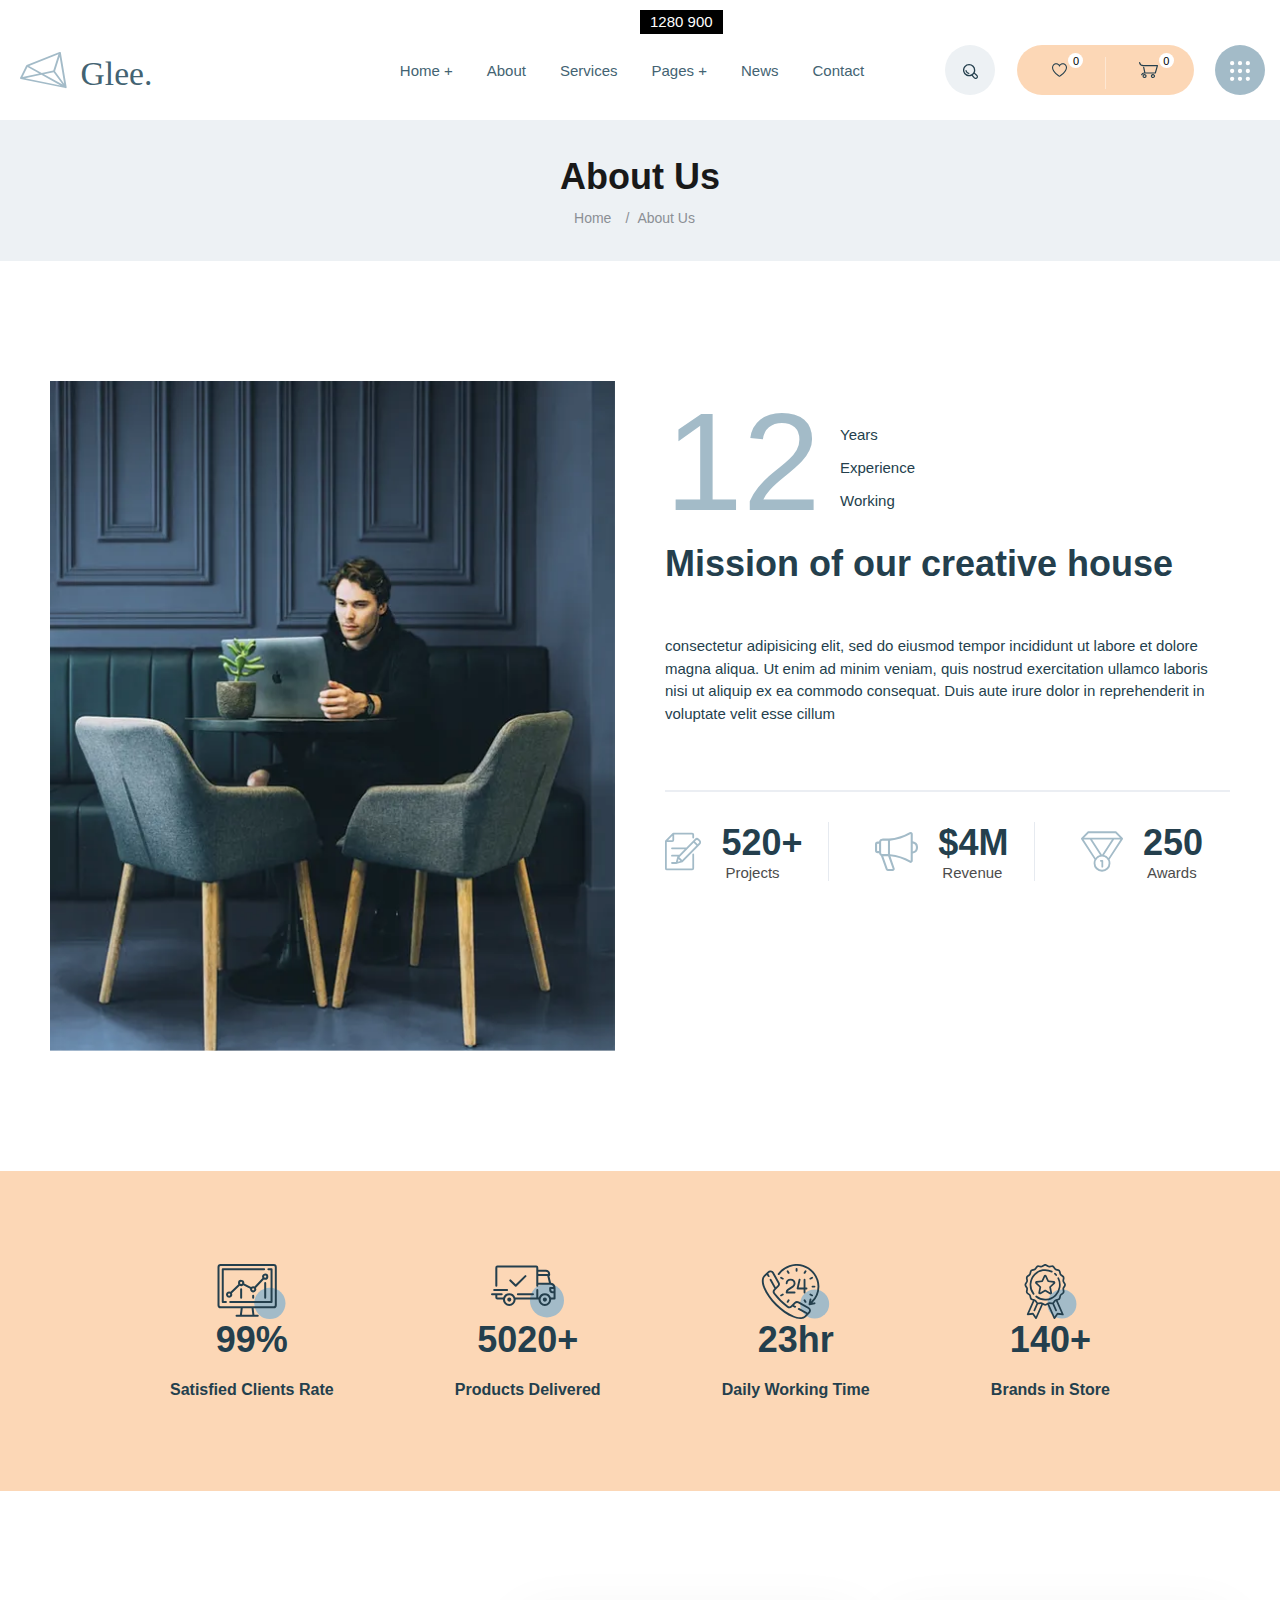
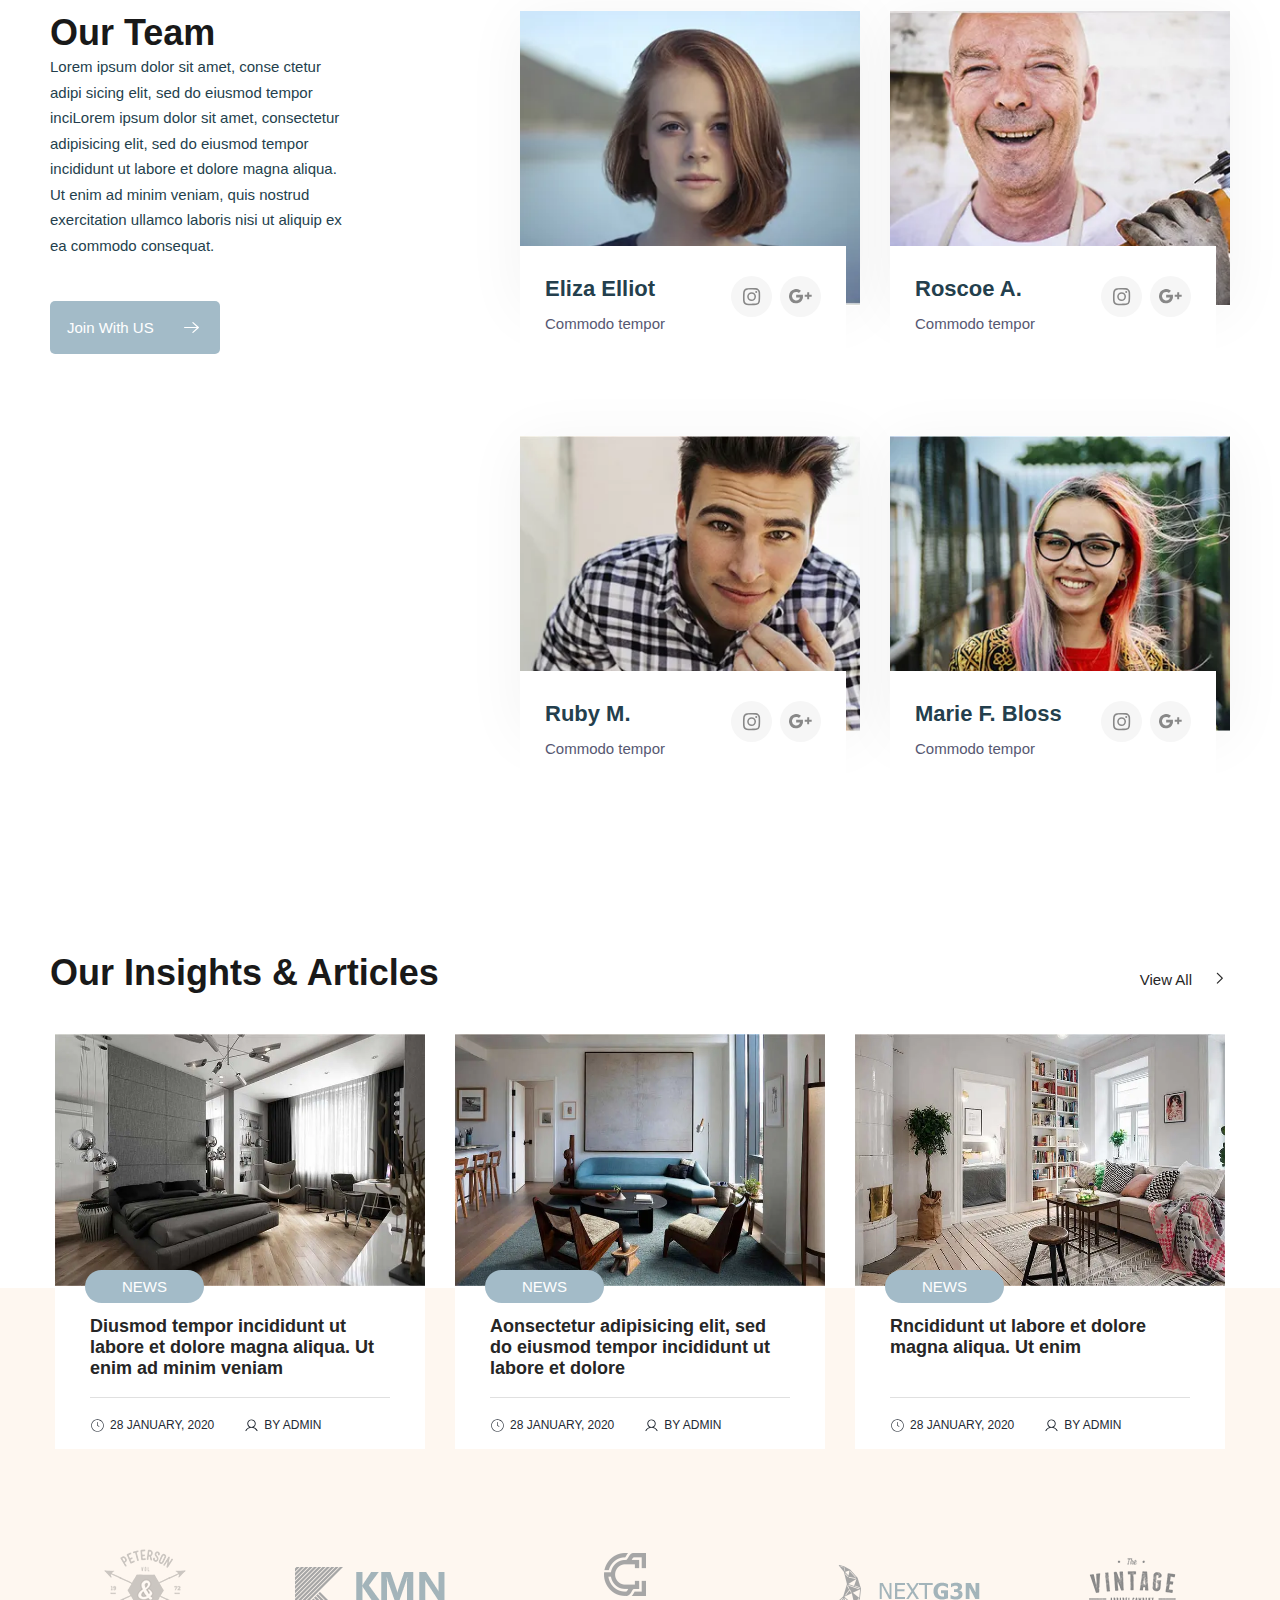
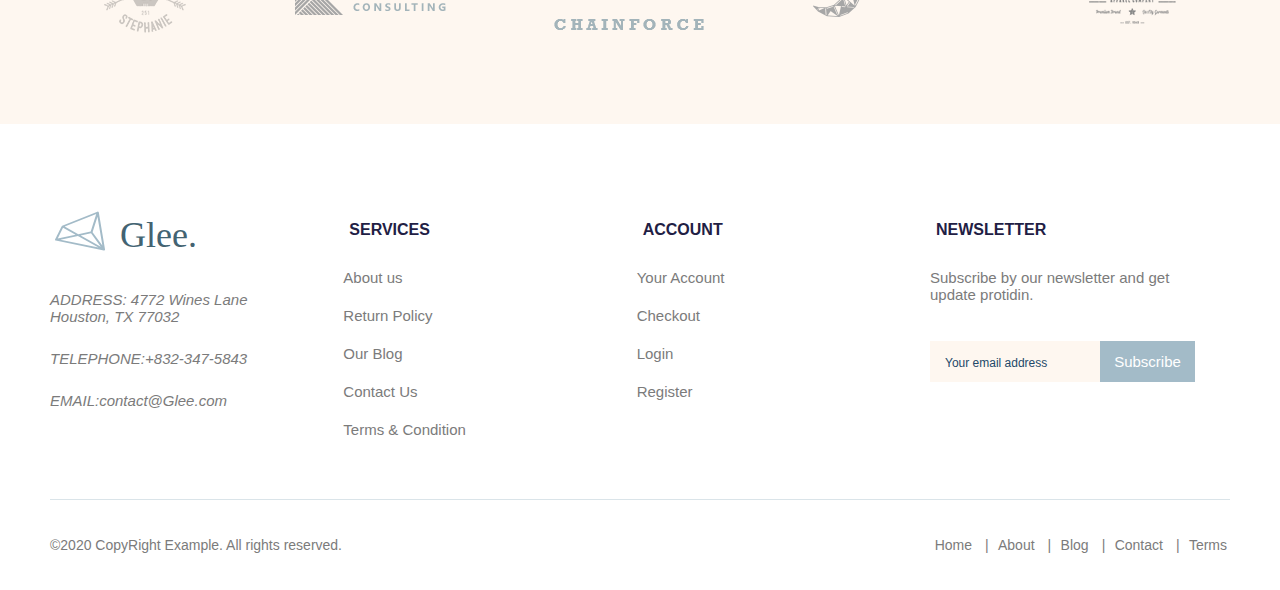
==== commit 58f8ed3c: "Updates" ====
--- a/about.html
+++ b/about.html
@@ -24,6 +24,61 @@
 
 <body>
   <div class="display-parametr"></div>
+
+  <div class="modals">
+    <div class="modal-overlay">
+
+      <div class="modal modal__card modal__card-heart" data-target="heart-popup">
+        <button class="modal-close-btn" aria-label="close popup">
+          <svg viewBox="0 0 20 20" fill="currentColor" height="1em" width="1em">
+            <path
+              d="M10 8.586L2.929 1.515 1.515 2.929 8.586 10l-7.071 7.071 1.414 1.414L10 11.414l7.071 7.071 1.414-1.414L11.414 10l7.071-7.071-1.414-1.414L10 8.586z">
+            </path>
+          </svg>
+        </button>
+        <p class="modal__card-title">Heart</p>
+        <ul>
+          <li>tovar</li>
+          <li>tovar</li>
+          <li>tovar</li>
+          <li>tovar</li>
+          <li>tovar</li>
+        </ul>
+      </div>
+
+      <div class="modal modal__card modal__card-cart" data-target="cart-popup">
+        <button class="modal-close-btn" aria-label="close popup">
+          <svg viewBox="0 0 20 20" fill="currentColor" height="1em" width="1em">
+            <path
+              d="M10 8.586L2.929 1.515 1.515 2.929 8.586 10l-7.071 7.071 1.414 1.414L10 11.414l7.071 7.071 1.414-1.414L11.414 10l7.071-7.071-1.414-1.414L10 8.586z">
+            </path>
+          </svg>
+        </button>
+        <p class="modal__card-title">Cart</p>
+        <ul>
+          <li>tovar</li>
+          <li>tovar</li>
+          <li>tovar</li>
+          <li>tovar</li>
+          <li>tovar</li>
+        </ul>
+
+      </div>
+
+      <div class="modal modal-message" data-target="send-message-popup">
+        <button class="modal-close-btn" aria-label="close popup">
+          <svg viewBox="0 0 20 20" fill="currentColor" height="1em" width="1em">
+            <path
+              d="M10 8.586L2.929 1.515 1.515 2.929 8.586 10l-7.071 7.071 1.414 1.414L10 11.414l7.071 7.071 1.414-1.414L11.414 10l7.071-7.071-1.414-1.414L10 8.586z">
+            </path>
+          </svg>
+        </button>
+        <p class="modal-message__content"></p>
+      </div>
+
+    </div>
+  </div>
+
   <div class="parent">
     <header class="header">
       <div class="container">
@@ -57,22 +112,22 @@
             </ul>
           </nav>
           <div class="user-nav">
-            <a class="user-nav__link user-nav__link--search" href="#">
+            <button class="user-nav__link user-nav__link--search" href="#">
               <img class="user-nav__link-img" src="images/header/icons/search.svg" alt="search icon">
-            </a>
+            </button>
             <div class="user-nav__inner">
-              <a class="user-nav__inner-link">
+              <button class="user-nav__inner-link btn-modal" data-path="heart-popup">
                 <img class="user-nav__link-img" src="images/header/icons/heart.svg" alt="heart icon">
                 <span class="user-nav__num">0</span>
-              </a>
-              <a class="user-nav__inner-link">
+              </button>
+              <button class="user-nav__inner-link btn-modal" data-path="cart-popup">
                 <img class="user-nav__link-img" src="images/header/icons/cart.svg" alt="cart icon">
                 <span class="user-nav__num">0</span>
-              </a>
+              </button>
             </div>
-            <a class="user-nav__link user-nav__link-user" href="#">
+            <button class="user-nav__link user-nav__link-user" href="#">
               <img class="user-nav__link-img-user" src="images/header/icons/user.svg" alt="user icon">
-            </a>
+            </button>
           </div>
         </div>
       </div>
--- a/css/style.min.css
+++ b/css/style.min.css
@@ -1 +1 @@
-html{-webkit-box-sizing:border-box;box-sizing:border-box}*,*::after,*::before{-webkit-box-sizing:inherit;box-sizing:inherit}ul,ol{padding:0}ul{list-style:none}body,h1,h2,h3,h4,h5,h6,p,ul,ol,li,figure,figcaption,blockquote,dl,dd{margin:0}img{max-width:100%;display:block}input,button,textarea,select{font:inherit}a{text-decoration:none;cursor:pointer;color:#262626}input[type=number]::-webkit-outer-spin-button,input[type=number]::-webkit-inner-spin-button{-webkit-appearance:none}input[type=number],input[type=number]:hover,input[type=number]:focus{-webkit-appearance:none;appearance:none;-moz-appearance:textfield}.footer .footer-top__title,.contact__info-item-title,.contact__info-title,.filter__title-text,.ourteam__item-title,.statistics__item-text,.about-us__title,.blog__item-title,.design__item-type,.design__item-title,.design__item,.blurb__item-title,.categories-item__prise,.title{font-family:"DMSans-Bold",sans-serif;font-weight:700}.categories-item__title{font-family:"DMSans-Regular",sans-serif;font-weight:400}.product-tabs__top,.blog-one .comments-title,.blog-one__creator-name,.blog-one__text h3,.blog-one__text h4,.comments-form__title,.comments__content-name,.terms__title-info,.terms__title,.mold__btn-create,.mold__btn,.about-us__years,.top-slider__title,.menu__list-link,body{font-family:"Rubik-Medium",sans-serif;font-weight:500}.footer .footer-top,.product-tabs__content-item-text,.product-info__text,.product-info__title,.jq-number__field input,.product-one__btn,.product-one__text,.product-one__price,.product-one__title,.contact__info-text,.contact__info-subtitle,.contact-form__textarea,.contact-form__text-input,.blog-one__tags a,.blog-one__tags span,.blog-one__share span,.blog-one__creator-text,.blog-one__text blockquote,.blog-one__text p,.blog-one__text h2,.recent-posts__data,.recent-posts__title-link,.blog-page__item-title,.blog-page__item-time,.comments-form__textarea,.comments-form__text-input,.comments__content-text,.comments__content-data,.filter-recent__price,.filter-recent__text,.filter-brand__num,.filter-brand__text,.filter-category__text,.shop-content-item-text,.shop-content-item-prise,.shop-content-item-title,.terms__info,.terms__text,.ourteam__item-text,.about-us__text,.about-us__time-left p,.blog__box,.blurb__item-text,.top-slider__text,.menu__list-link:hover,.pagination__link,.pagination__prev,.pagination__next{font-family:"Rubik-Regular",sans-serif;font-weight:400}.footer .footer-top__form-btn,.product-one__btn,.contact-form__btn,.comments-form__btn,.top-slider__link{background-color:#a3bbc8;border:none;cursor:pointer;color:#fff;margin-left:-4px}.filter-brand__input,.filter-category__input{width:1px;height:1px;overflow:hidden;clip:rect(0 0 0 0);position:absolute}@font-face{font-family:DMSans-Bold;font-weight:700;font-style:normal;src:local("DMSans-Bold"),url("../fonts/DMSans-Bold.woff2") format("embedded-opentype"),url("../fonts/DMSans-Bold.woff") format("embedded-opentype");font-display:swap}@font-face{font-family:DMSans-Regular;font-weight:400;font-style:normal;src:local("DMSans-Regular"),url("../fonts/DMSans-Regular.woff2") format("embedded-opentype"),url("../fonts/DMSans-Regular.woff") format("embedded-opentype");font-display:swap}@font-face{font-family:Rubik-Medium;font-weight:500;font-style:normal;src:local("Rubik-Medium"),url("../fonts/Rubik-Medium.woff2") format("embedded-opentype"),url("../fonts/Rubik-Medium.woff") format("embedded-opentype");font-display:swap}@font-face{font-family:Rubik-Regular;font-weight:400;font-style:normal;src:local("Rubik-Regular"),url("../fonts/Rubik-Regular.woff2") format("embedded-opentype"),url("../fonts/Rubik-Regular.woff") format("embedded-opentype");font-display:swap}.slick-slider{position:relative;display:block;-webkit-box-sizing:border-box;box-sizing:border-box;-webkit-touch-callout:none;-webkit-user-select:none;-moz-user-select:none;-ms-user-select:none;user-select:none;-ms-touch-action:pan-y;touch-action:pan-y;-webkit-tap-highlight-color:rgba(0,0,0,0)}.slick-list{position:relative;overflow:hidden;display:block;margin:0;padding:0}.slick-list:focus{outline:none}.slick-list.dragging{cursor:pointer;cursor:hand}.slick-slider .slick-track,.slick-slider .slick-list{-webkit-transform:translate3d(0, 0, 0);-ms-transform:translate3d(0, 0, 0);transform:translate3d(0, 0, 0)}.slick-track{position:relative;left:0;top:0;display:block;margin-left:auto;margin-right:auto}.slick-track:before,.slick-track:after{content:"";display:table}.slick-track:after{clear:both}.slick-loading .slick-track{visibility:hidden}.slick-slide{float:left;height:100%;min-height:1px;display:none}[dir=rtl] .slick-slide{float:right}.slick-slide img{display:block}.slick-slide.slick-loading img{display:none}.slick-slide.dragging img{pointer-events:none}.slick-initialized .slick-slide{display:block}.slick-loading .slick-slide{visibility:hidden}.slick-vertical .slick-slide{display:block;height:auto;border:1px solid rgba(0,0,0,0)}.slick-arrow.slick-hidden{display:none}body.compensate-for-scrollbar{overflow:hidden}.fancybox-active{height:auto}.fancybox-is-hidden{left:-9999px;margin:0;position:absolute !important;top:-9999px;visibility:hidden}.fancybox-container{-webkit-backface-visibility:hidden;height:100%;left:0;outline:none;position:fixed;-webkit-tap-highlight-color:transparent;top:0;-ms-touch-action:manipulation;touch-action:manipulation;-webkit-transform:translateZ(0);transform:translateZ(0);width:100%;z-index:99992}.fancybox-container *{-webkit-box-sizing:border-box;box-sizing:border-box}.fancybox-outer,.fancybox-inner,.fancybox-bg,.fancybox-stage{bottom:0;left:0;position:absolute;right:0;top:0}.fancybox-outer{-webkit-overflow-scrolling:touch;overflow-y:auto}.fancybox-bg{background:rgb(30, 30, 30);opacity:0;-webkit-transition-duration:inherit;transition-duration:inherit;-webkit-transition-property:opacity;transition-property:opacity;-webkit-transition-timing-function:cubic-bezier(0.47, 0, 0.74, 0.71);transition-timing-function:cubic-bezier(0.47, 0, 0.74, 0.71)}.fancybox-is-open .fancybox-bg{opacity:.9;-webkit-transition-timing-function:cubic-bezier(0.22, 0.61, 0.36, 1);transition-timing-function:cubic-bezier(0.22, 0.61, 0.36, 1)}.fancybox-infobar,.fancybox-toolbar,.fancybox-caption,.fancybox-navigation .fancybox-button{direction:ltr;opacity:0;position:absolute;-webkit-transition:opacity .25s ease,visibility 0s ease .25s;transition:opacity .25s ease,visibility 0s ease .25s;visibility:hidden;z-index:99997}.fancybox-show-infobar .fancybox-infobar,.fancybox-show-toolbar .fancybox-toolbar,.fancybox-show-caption .fancybox-caption,.fancybox-show-nav .fancybox-navigation .fancybox-button{opacity:1;-webkit-transition:opacity .25s ease 0s,visibility 0s ease 0s;transition:opacity .25s ease 0s,visibility 0s ease 0s;visibility:visible}.fancybox-infobar{color:#ccc;font-size:13px;-webkit-font-smoothing:subpixel-antialiased;height:44px;left:0;line-height:44px;min-width:44px;mix-blend-mode:difference;padding:0 10px;pointer-events:none;top:0;-webkit-touch-callout:none;-webkit-user-select:none;-moz-user-select:none;-ms-user-select:none;user-select:none}.fancybox-toolbar{right:0;top:0}.fancybox-stage{direction:ltr;overflow:visible;-webkit-transform:translateZ(0);transform:translateZ(0);z-index:99994}.fancybox-is-open .fancybox-stage{overflow:hidden}.fancybox-slide{-webkit-backface-visibility:hidden;display:none;height:100%;left:0;outline:none;overflow:auto;-webkit-overflow-scrolling:touch;padding:44px;position:absolute;text-align:center;top:0;-webkit-transition-property:opacity,-webkit-transform;transition-property:opacity,-webkit-transform;transition-property:transform,opacity;transition-property:transform,opacity,-webkit-transform;white-space:normal;width:100%;z-index:99994}.fancybox-slide::before{content:"";display:inline-block;font-size:0;height:100%;vertical-align:middle;width:0}.fancybox-is-sliding .fancybox-slide,.fancybox-slide--previous,.fancybox-slide--current,.fancybox-slide--next{display:block}.fancybox-slide--image{overflow:hidden;padding:44px 0}.fancybox-slide--image::before{display:none}.fancybox-slide--html{padding:6px}.fancybox-content{background:#fff;display:inline-block;margin:0;max-width:100%;overflow:auto;-webkit-overflow-scrolling:touch;padding:44px;position:relative;text-align:left;vertical-align:middle}.fancybox-slide--image .fancybox-content{-webkit-animation-timing-function:cubic-bezier(0.5, 0, 0.14, 1);animation-timing-function:cubic-bezier(0.5, 0, 0.14, 1);-webkit-backface-visibility:hidden;background:transparent;background-repeat:no-repeat;background-size:100% 100%;left:0;max-width:none;overflow:visible;padding:0;position:absolute;top:0;-ms-transform-origin:top left;-webkit-transform-origin:top left;transform-origin:top left;-webkit-transition-property:opacity,-webkit-transform;transition-property:opacity,-webkit-transform;transition-property:transform,opacity;transition-property:transform,opacity,-webkit-transform;-webkit-user-select:none;-moz-user-select:none;-ms-user-select:none;user-select:none;z-index:99995}.fancybox-can-zoomOut .fancybox-content{cursor:-webkit-zoom-out;cursor:zoom-out}.fancybox-can-zoomIn .fancybox-content{cursor:-webkit-zoom-in;cursor:zoom-in}.fancybox-can-swipe .fancybox-content,.fancybox-can-pan .fancybox-content{cursor:-webkit-grab;cursor:grab}.fancybox-is-grabbing .fancybox-content{cursor:-webkit-grabbing;cursor:grabbing}.fancybox-container [data-selectable=true]{cursor:text}.fancybox-image,.fancybox-spaceball{background:transparent;border:0;height:100%;left:0;margin:0;max-height:none;max-width:none;padding:0;position:absolute;top:0;-webkit-user-select:none;-moz-user-select:none;-ms-user-select:none;user-select:none;width:100%}.fancybox-spaceball{z-index:1}.fancybox-slide--video .fancybox-content,.fancybox-slide--map .fancybox-content,.fancybox-slide--pdf .fancybox-content,.fancybox-slide--iframe .fancybox-content{height:100%;overflow:visible;padding:0;width:100%}.fancybox-slide--video .fancybox-content{background:#000}.fancybox-slide--map .fancybox-content{background:#e5e3df}.fancybox-slide--iframe .fancybox-content{background:#fff}.fancybox-video,.fancybox-iframe{background:transparent;border:0;display:block;height:100%;margin:0;overflow:hidden;padding:0;width:100%}.fancybox-iframe{left:0;position:absolute;top:0}.fancybox-error{background:#fff;cursor:default;max-width:400px;padding:40px;width:100%}.fancybox-error p{color:#444;font-size:16px;line-height:20px;margin:0;padding:0}.fancybox-button{background:rgba(30, 30, 30, 0.6);border:0;border-radius:0;-webkit-box-shadow:none;box-shadow:none;cursor:pointer;display:inline-block;height:44px;margin:0;padding:10px;position:relative;-webkit-transition:color .2s;transition:color .2s;vertical-align:top;visibility:inherit;width:44px}.fancybox-button,.fancybox-button:visited,.fancybox-button:link{color:#ccc}.fancybox-button:hover{color:#fff}.fancybox-button:focus{outline:none}.fancybox-button.fancybox-focus{outline:1px dotted}.fancybox-button[disabled],.fancybox-button[disabled]:hover{color:#888;cursor:default;outline:none}.fancybox-button div{height:100%}.fancybox-button svg{display:block;height:100%;overflow:visible;position:relative;width:100%}.fancybox-button svg path{fill:currentColor;stroke-width:0}.fancybox-button--play svg:nth-child(2),.fancybox-button--fsenter svg:nth-child(2){display:none}.fancybox-button--pause svg:nth-child(1),.fancybox-button--fsexit svg:nth-child(1){display:none}.fancybox-progress{background:#ff5268;height:2px;left:0;position:absolute;right:0;top:0;-ms-transform:scaleX(0);-webkit-transform:scaleX(0);transform:scaleX(0);-ms-transform-origin:0;-webkit-transform-origin:0;transform-origin:0;-webkit-transition-property:-webkit-transform;transition-property:-webkit-transform;transition-property:transform;transition-property:transform, -webkit-transform;-webkit-transition-timing-function:linear;transition-timing-function:linear;z-index:99998}.fancybox-close-small{background:transparent;border:0;border-radius:0;color:#ccc;cursor:pointer;opacity:.8;padding:8px;position:absolute;right:-12px;top:-44px;z-index:401}.fancybox-close-small:hover{color:#fff;opacity:1}.fancybox-slide--html .fancybox-close-small{color:currentColor;padding:10px;right:0;top:0}.fancybox-slide--image.fancybox-is-scaling .fancybox-content{overflow:hidden}.fancybox-is-scaling .fancybox-close-small,.fancybox-is-zoomable.fancybox-can-pan .fancybox-close-small{display:none}.fancybox-navigation .fancybox-button{background-clip:content-box;height:100px;opacity:0;position:absolute;top:calc(50% - 50px);width:70px}.fancybox-navigation .fancybox-button div{padding:7px}.fancybox-navigation .fancybox-button--arrow_left{left:0;left:env(safe-area-inset-left);padding:31px 26px 31px 6px}.fancybox-navigation .fancybox-button--arrow_right{padding:31px 6px 31px 26px;right:0;right:env(safe-area-inset-right)}.fancybox-caption{background:-webkit-gradient(linear, left bottom, left top, from(rgba(0, 0, 0, 0.85)), color-stop(50%, rgba(0, 0, 0, 0.3)), color-stop(65%, rgba(0, 0, 0, 0.15)), color-stop(75.5%, rgba(0, 0, 0, 0.075)), color-stop(82.85%, rgba(0, 0, 0, 0.037)), color-stop(88%, rgba(0, 0, 0, 0.019)), to(rgba(0, 0, 0, 0)));background:linear-gradient(to top, rgba(0, 0, 0, 0.85) 0%, rgba(0, 0, 0, 0.3) 50%, rgba(0, 0, 0, 0.15) 65%, rgba(0, 0, 0, 0.075) 75.5%, rgba(0, 0, 0, 0.037) 82.85%, rgba(0, 0, 0, 0.019) 88%, rgba(0, 0, 0, 0) 100%);bottom:0;color:#eee;font-size:14px;font-weight:400;left:0;line-height:1.5;padding:75px 44px 25px 44px;pointer-events:none;right:0;text-align:center;z-index:99996}@supports(padding: max(0px)){.fancybox-caption{padding:75px max(44px,env(safe-area-inset-right)) max(25px,env(safe-area-inset-bottom)) max(44px,env(safe-area-inset-left))}}.fancybox-caption--separate{margin-top:-50px}.fancybox-caption__body{max-height:50vh;overflow:auto;pointer-events:all}.fancybox-caption a,.fancybox-caption a:link,.fancybox-caption a:visited{color:#ccc;text-decoration:none}.fancybox-caption a:hover{color:#fff;text-decoration:underline}.fancybox-loading{-webkit-animation:fancybox-rotate 1s linear infinite;animation:fancybox-rotate 1s linear infinite;background:transparent;border:4px solid #888;border-bottom-color:#fff;border-radius:50%;height:50px;left:50%;margin:-25px 0 0 -25px;opacity:.7;padding:0;position:absolute;top:50%;width:50px;z-index:99999}@-webkit-keyframes fancybox-rotate{100%{-webkit-transform:rotate(360deg);transform:rotate(360deg)}}@keyframes fancybox-rotate{100%{-webkit-transform:rotate(360deg);transform:rotate(360deg)}}.fancybox-animated{-webkit-transition-timing-function:cubic-bezier(0, 0, 0.25, 1);transition-timing-function:cubic-bezier(0, 0, 0.25, 1)}.fancybox-fx-slide.fancybox-slide--previous{opacity:0;-webkit-transform:translate3d(-100%, 0, 0);transform:translate3d(-100%, 0, 0)}.fancybox-fx-slide.fancybox-slide--next{opacity:0;-webkit-transform:translate3d(100%, 0, 0);transform:translate3d(100%, 0, 0)}.fancybox-fx-slide.fancybox-slide--current{opacity:1;-webkit-transform:translate3d(0, 0, 0);transform:translate3d(0, 0, 0)}.fancybox-fx-fade.fancybox-slide--previous,.fancybox-fx-fade.fancybox-slide--next{opacity:0;-webkit-transition-timing-function:cubic-bezier(0.19, 1, 0.22, 1);transition-timing-function:cubic-bezier(0.19, 1, 0.22, 1)}.fancybox-fx-fade.fancybox-slide--current{opacity:1}.fancybox-fx-zoom-in-out.fancybox-slide--previous{opacity:0;-webkit-transform:scale3d(1.5, 1.5, 1.5);transform:scale3d(1.5, 1.5, 1.5)}.fancybox-fx-zoom-in-out.fancybox-slide--next{opacity:0;-webkit-transform:scale3d(0.5, 0.5, 0.5);transform:scale3d(0.5, 0.5, 0.5)}.fancybox-fx-zoom-in-out.fancybox-slide--current{opacity:1;-webkit-transform:scale3d(1, 1, 1);transform:scale3d(1, 1, 1)}.fancybox-fx-rotate.fancybox-slide--previous{opacity:0;-ms-transform:rotate(-360deg);-webkit-transform:rotate(-360deg);transform:rotate(-360deg)}.fancybox-fx-rotate.fancybox-slide--next{opacity:0;-ms-transform:rotate(360deg);-webkit-transform:rotate(360deg);transform:rotate(360deg)}.fancybox-fx-rotate.fancybox-slide--current{opacity:1;-ms-transform:rotate(0deg);-webkit-transform:rotate(0deg);transform:rotate(0deg)}.fancybox-fx-circular.fancybox-slide--previous{opacity:0;-webkit-transform:scale3d(0, 0, 0) translate3d(-100%, 0, 0);transform:scale3d(0, 0, 0) translate3d(-100%, 0, 0)}.fancybox-fx-circular.fancybox-slide--next{opacity:0;-webkit-transform:scale3d(0, 0, 0) translate3d(100%, 0, 0);transform:scale3d(0, 0, 0) translate3d(100%, 0, 0)}.fancybox-fx-circular.fancybox-slide--current{opacity:1;-webkit-transform:scale3d(1, 1, 1) translate3d(0, 0, 0);transform:scale3d(1, 1, 1) translate3d(0, 0, 0)}.fancybox-fx-tube.fancybox-slide--previous{-webkit-transform:translate3d(-100%, 0, 0) scale(0.1) skew(-10deg);transform:translate3d(-100%, 0, 0) scale(0.1) skew(-10deg)}.fancybox-fx-tube.fancybox-slide--next{-webkit-transform:translate3d(100%, 0, 0) scale(0.1) skew(10deg);transform:translate3d(100%, 0, 0) scale(0.1) skew(10deg)}.fancybox-fx-tube.fancybox-slide--current{-webkit-transform:translate3d(0, 0, 0) scale(1);transform:translate3d(0, 0, 0) scale(1)}@media all and (max-height: 576px){.fancybox-slide{padding-left:6px;padding-right:6px}.fancybox-slide--image{padding:6px 0}.fancybox-close-small{right:-6px}.fancybox-slide--image .fancybox-close-small{background:#4e4e4e;color:#f2f4f6;height:36px;opacity:1;padding:6px;right:0;top:0;width:36px}.fancybox-caption{padding-left:12px;padding-right:12px}@supports(padding: max(0px)){.fancybox-caption{padding-left:max(12px,env(safe-area-inset-left));padding-right:max(12px,env(safe-area-inset-right))}}}.fancybox-share{background:#f4f4f4;border-radius:3px;max-width:90%;padding:30px;text-align:center}.fancybox-share h1{color:#222;font-size:35px;font-weight:700;margin:0 0 20px 0}.fancybox-share p{margin:0;padding:0}.fancybox-share__button{border:0;border-radius:3px;display:inline-block;font-size:14px;font-weight:700;line-height:40px;margin:0 5px 10px 5px;min-width:130px;padding:0 15px;text-decoration:none;-webkit-transition:all .2s;transition:all .2s;-webkit-user-select:none;-moz-user-select:none;-ms-user-select:none;user-select:none;white-space:nowrap}.fancybox-share__button:visited,.fancybox-share__button:link{color:#fff}.fancybox-share__button:hover{text-decoration:none}.fancybox-share__button--fb{background:#3b5998}.fancybox-share__button--fb:hover{background:#344e86}.fancybox-share__button--pt{background:#bd081d}.fancybox-share__button--pt:hover{background:#aa0719}.fancybox-share__button--tw{background:#1da1f2}.fancybox-share__button--tw:hover{background:#0d95e8}.fancybox-share__button svg{height:25px;margin-right:7px;position:relative;top:-1px;vertical-align:middle;width:25px}.fancybox-share__button svg path{fill:#fff}.fancybox-share__input{background:transparent;border:0;border-bottom:1px solid #d7d7d7;border-radius:0;color:#5d5b5b;font-size:14px;margin:10px 0 0 0;outline:none;padding:10px 15px;width:100%}.fancybox-thumbs{background:#ddd;bottom:0;display:none;margin:0;-webkit-overflow-scrolling:touch;-ms-overflow-style:-ms-autohiding-scrollbar;padding:2px 2px 4px 2px;position:absolute;right:0;-webkit-tap-highlight-color:rgba(0, 0, 0, 0);top:0;width:212px;z-index:99995}.fancybox-thumbs-x{overflow-x:auto;overflow-y:hidden}.fancybox-show-thumbs .fancybox-thumbs{display:block}.fancybox-show-thumbs .fancybox-inner{right:212px}.fancybox-thumbs__list{font-size:0;height:100%;list-style:none;margin:0;overflow-x:hidden;overflow-y:auto;padding:0;position:absolute;position:relative;white-space:nowrap;width:100%}.fancybox-thumbs-x .fancybox-thumbs__list{overflow:hidden}.fancybox-thumbs-y .fancybox-thumbs__list::-webkit-scrollbar{width:7px}.fancybox-thumbs-y .fancybox-thumbs__list::-webkit-scrollbar-track{background:#fff;border-radius:10px;-webkit-box-shadow:inset 0 0 6px rgba(0, 0, 0, 0.3);box-shadow:inset 0 0 6px rgba(0, 0, 0, 0.3)}.fancybox-thumbs-y .fancybox-thumbs__list::-webkit-scrollbar-thumb{background:#2a2a2a;border-radius:10px}.fancybox-thumbs__list a{-webkit-backface-visibility:hidden;backface-visibility:hidden;background-color:rgba(0, 0, 0, 0.1);background-position:center center;background-repeat:no-repeat;background-size:cover;cursor:pointer;float:left;height:75px;margin:2px;max-height:calc(100% - 8px);max-width:calc(50% - 4px);outline:none;overflow:hidden;padding:0;position:relative;-webkit-tap-highlight-color:transparent;width:100px}.fancybox-thumbs__list a::before{border:6px solid #ff5268;bottom:0;content:"";left:0;opacity:0;position:absolute;right:0;top:0;-webkit-transition:all .2s cubic-bezier(0.25, 0.46, 0.45, 0.94);transition:all .2s cubic-bezier(0.25, 0.46, 0.45, 0.94);z-index:99991}.fancybox-thumbs__list a:focus::before{opacity:.5}.fancybox-thumbs__list a.fancybox-thumbs-active::before{opacity:1}@media all and (max-width: 576px){.fancybox-thumbs{width:110px}.fancybox-show-thumbs .fancybox-inner{right:110px}.fancybox-thumbs__list a{max-width:calc(100% - 10px)}}.irs{position:relative;display:block;-webkit-touch-callout:none;-webkit-user-select:none;-moz-user-select:none;-ms-user-select:none;user-select:none;font-size:12px;font-family:Arial,sans-serif}.irs-line{position:relative;display:block;overflow:hidden;outline:none !important}.irs-bar{position:absolute;display:block;left:0;width:0}.irs-shadow{position:absolute;display:none;left:0;width:0}.irs-handle{position:absolute;display:block;-webkit-box-sizing:border-box;box-sizing:border-box;cursor:default;z-index:1}.irs-handle.type_last{z-index:2}.irs-min,.irs-max{position:absolute;display:block;cursor:default}.irs-min{left:0}.irs-max{right:0}.irs-from,.irs-to,.irs-single{position:absolute;display:block;top:0;left:0;cursor:default;white-space:nowrap}.irs-grid{position:absolute;display:none;bottom:0;left:0;width:100%;height:20px}.irs-with-grid .irs-grid{display:block}.irs-grid-pol{position:absolute;top:0;left:0;width:1px;height:8px;background:#000}.irs-grid-pol.small{height:4px}.irs-grid-text{position:absolute;bottom:0;left:0;white-space:nowrap;text-align:center;font-size:9px;line-height:9px;padding:0 3px;color:#000}.irs-disable-mask{position:absolute;display:block;top:0;left:-1%;width:102%;height:100%;cursor:default;background:rgba(0, 0, 0, 0);z-index:2}.lt-ie9 .irs-disable-mask{background:#000;filter:alpha(opacity=0);cursor:not-allowed}.irs-disabled{opacity:.4}.irs-hidden-input{position:absolute !important;display:block !important;top:0 !important;left:0 !important;width:0 !important;height:0 !important;font-size:0 !important;line-height:0 !important;padding:0 !important;margin:0 !important;overflow:hidden;outline:none !important;z-index:-9999 !important;background:none !important;border-style:solid !important;border-color:transparent !important}.irs--flat{height:40px}.irs--flat.irs-with-grid{height:60px}.irs--flat .irs-line{top:25px;height:12px;background-color:#e1e4e9;border-radius:4px}.irs--flat .irs-bar{top:25px;height:12px;background-color:#ed5565}.irs--flat .irs-bar--single{border-radius:4px 0 0 4px}.irs--flat .irs-shadow{height:1px;bottom:16px;background-color:#e1e4e9}.irs--flat .irs-handle{top:22px;width:16px;height:18px;background-color:transparent}.irs--flat .irs-handle>i:first-child{position:absolute;display:block;top:0;left:50%;width:2px;height:100%;margin-left:-1px;background-color:#da4453}.irs--flat .irs-handle.state_hover>i:first-child,.irs--flat .irs-handle:hover>i:first-child{background-color:#a43540}.irs--flat .irs-min,.irs--flat .irs-max{top:0;padding:1px 3px;color:#999;font-size:10px;line-height:1.333;text-shadow:none;background-color:#e1e4e9;border-radius:4px}.irs--flat .irs-from,.irs--flat .irs-to,.irs--flat .irs-single{color:white;font-size:10px;line-height:1.333;text-shadow:none;padding:1px 5px;background-color:#ed5565;border-radius:4px}.irs--flat .irs-from:before,.irs--flat .irs-to:before,.irs--flat .irs-single:before{position:absolute;display:block;content:"";bottom:-6px;left:50%;width:0;height:0;margin-left:-3px;overflow:hidden;border:3px solid transparent;border-top-color:#ed5565}.irs--flat .irs-grid-pol{background-color:#e1e4e9}.irs--flat .irs-grid-text{color:#999}.irs--big{height:55px}.irs--big.irs-with-grid{height:70px}.irs--big .irs-line{top:33px;height:12px;background-color:white;background:-webkit-gradient(linear, left top, left bottom, color-stop(-50%, #ddd), color-stop(150%, white));background:linear-gradient(to bottom, #ddd -50%, white 150%);border:1px solid #ccc;border-radius:12px}.irs--big .irs-bar{top:33px;height:12px;background-color:#92bce0;border:1px solid #428bca;background:-webkit-gradient(linear, left top, left bottom, from(#ffffff), color-stop(30%, #428bca), to(#b9d4ec));background:linear-gradient(to bottom, #ffffff 0%, #428bca 30%, #b9d4ec 100%);-webkit-box-shadow:inset 0 0 1px 1px rgba(255, 255, 255, 0.5);box-shadow:inset 0 0 1px 1px rgba(255, 255, 255, 0.5)}.irs--big .irs-bar--single{border-radius:12px 0 0 12px}.irs--big .irs-shadow{height:1px;bottom:16px;background-color:rgba(66, 139, 202, 0.5)}.irs--big .irs-handle{top:25px;width:30px;height:30px;border:1px solid rgba(0, 0, 0, 0.3);background-color:#cbcfd5;background:-webkit-gradient(linear, left top, left bottom, from(white), color-stop(30%, #B4B9BE), to(white));background:linear-gradient(to bottom, white 0%, #B4B9BE 30%, white 100%);-webkit-box-shadow:1px 1px 2px rgba(0, 0, 0, 0.2),inset 0 0 3px 1px white;box-shadow:1px 1px 2px rgba(0, 0, 0, 0.2),inset 0 0 3px 1px white;border-radius:30px}.irs--big .irs-handle.state_hover,.irs--big .irs-handle:hover{border-color:rgba(0, 0, 0, 0.45);background-color:#939ba7;background:-webkit-gradient(linear, left top, left bottom, from(white), color-stop(30%, #919BA5), to(white));background:linear-gradient(to bottom, white 0%, #919BA5 30%, white 100%)}.irs--big .irs-min,.irs--big .irs-max{top:0;padding:1px 5px;color:white;text-shadow:none;background-color:#9f9f9f;border-radius:3px}.irs--big .irs-from,.irs--big .irs-to,.irs--big .irs-single{color:white;text-shadow:none;padding:1px 5px;background-color:#428bca;background:-webkit-gradient(linear, left top, left bottom, from(#428bca), to(#3071a9));background:linear-gradient(to bottom, #428bca 0%, #3071a9 100%);border-radius:3px}.irs--big .irs-grid-pol{background-color:#428bca}.irs--big .irs-grid-text{color:#428bca}.irs--modern{height:55px}.irs--modern.irs-with-grid{height:55px}.irs--modern .irs-line{top:25px;height:5px;background-color:#d1d6e0;background:-webkit-gradient(linear, left top, left bottom, from(#e0e4ea), to(#d1d6e0));background:linear-gradient(to bottom, #e0e4ea 0%, #d1d6e0 100%);border:1px solid #a3adc1;border-bottom-width:0;border-radius:5px}.irs--modern .irs-bar{top:25px;height:5px;background:#20b426;background:-webkit-gradient(linear, left top, left bottom, from(#20b426), to(#18891d));background:linear-gradient(to bottom, #20b426 0%, #18891d 100%)}.irs--modern .irs-bar--single{border-radius:5px 0 0 5px}.irs--modern .irs-shadow{height:1px;bottom:21px;background-color:rgba(209, 214, 224, 0.5)}.irs--modern .irs-handle{top:37px;width:12px;height:13px;border:1px solid #a3adc1;border-top-width:0;-webkit-box-shadow:1px 1px 1px rgba(0, 0, 0, 0.1);box-shadow:1px 1px 1px rgba(0, 0, 0, 0.1);border-radius:0 0 3px 3px}.irs--modern .irs-handle>i:nth-child(1){position:absolute;display:block;top:-4px;left:1px;width:6px;height:6px;border:1px solid #a3adc1;background:white;-webkit-transform:rotate(45deg);-ms-transform:rotate(45deg);transform:rotate(45deg)}.irs--modern .irs-handle>i:nth-child(2){position:absolute;display:block;-webkit-box-sizing:border-box;box-sizing:border-box;top:0;left:0;width:10px;height:12px;background:#e9e6e6;background:-webkit-gradient(linear, left top, left bottom, from(white), to(#e9e6e6));background:linear-gradient(to bottom, white 0%, #e9e6e6 100%);border-radius:0 0 3px 3px}.irs--modern .irs-handle>i:nth-child(3){position:absolute;display:block;-webkit-box-sizing:border-box;box-sizing:border-box;top:3px;left:3px;width:4px;height:5px;border-left:1px solid #a3adc1;border-right:1px solid #a3adc1}.irs--modern .irs-handle.state_hover,.irs--modern .irs-handle:hover{border-color:#7685a2;background:#c3c7cd;background:-webkit-gradient(linear, left top, left bottom, from(#ffffff), color-stop(30%, #919ba5), to(#ffffff));background:linear-gradient(to bottom, #ffffff 0%, #919ba5 30%, #ffffff 100%)}.irs--modern .irs-handle.state_hover>i:nth-child(1),.irs--modern .irs-handle:hover>i:nth-child(1){border-color:#7685a2}.irs--modern .irs-handle.state_hover>i:nth-child(3),.irs--modern .irs-handle:hover>i:nth-child(3){border-color:#48536a}.irs--modern .irs-min,.irs--modern .irs-max{top:0;font-size:10px;line-height:1.333;text-shadow:none;padding:1px 5px;color:white;background-color:#d1d6e0;border-radius:5px}.irs--modern .irs-from,.irs--modern .irs-to,.irs--modern .irs-single{font-size:10px;line-height:1.333;text-shadow:none;padding:1px 5px;background-color:#20b426;color:white;border-radius:5px}.irs--modern .irs-from:before,.irs--modern .irs-to:before,.irs--modern .irs-single:before{position:absolute;display:block;content:"";bottom:-6px;left:50%;width:0;height:0;margin-left:-3px;overflow:hidden;border:3px solid transparent;border-top-color:#20b426}.irs--modern .irs-grid{height:25px}.irs--modern .irs-grid-pol{background-color:#dedede}.irs--modern .irs-grid-text{color:silver;font-size:13px}.irs--sharp{height:50px;font-size:12px;line-height:1}.irs--sharp.irs-with-grid{height:57px}.irs--sharp .irs-line{top:30px;height:2px;background-color:black;border-radius:2px}.irs--sharp .irs-bar{top:30px;height:2px;background-color:#ee22fa}.irs--sharp .irs-bar--single{border-radius:2px 0 0 2px}.irs--sharp .irs-shadow{height:1px;bottom:21px;background-color:rgba(0, 0, 0, 0.5)}.irs--sharp .irs-handle{top:25px;width:10px;height:10px;background-color:#a804b2}.irs--sharp .irs-handle>i:first-child{position:absolute;display:block;top:100%;left:0;width:0;height:0;border:5px solid transparent;border-top-color:#a804b2}.irs--sharp .irs-handle.state_hover,.irs--sharp .irs-handle:hover{background-color:black}.irs--sharp .irs-handle.state_hover>i:first-child,.irs--sharp .irs-handle:hover>i:first-child{border-top-color:black}.irs--sharp .irs-min,.irs--sharp .irs-max{color:white;font-size:14px;line-height:1;top:0;padding:3px 4px;opacity:.4;background-color:#a804b2;border-radius:2px}.irs--sharp .irs-from,.irs--sharp .irs-to,.irs--sharp .irs-single{font-size:14px;line-height:1;text-shadow:none;padding:3px 4px;background-color:#a804b2;color:white;border-radius:2px}.irs--sharp .irs-from:before,.irs--sharp .irs-to:before,.irs--sharp .irs-single:before{position:absolute;display:block;content:"";bottom:-6px;left:50%;width:0;height:0;margin-left:-3px;overflow:hidden;border:3px solid transparent;border-top-color:#a804b2}.irs--sharp .irs-grid{height:25px}.irs--sharp .irs-grid-pol{background-color:#dedede}.irs--sharp .irs-grid-text{color:silver;font-size:13px}.irs--round{height:50px}.irs--round.irs-with-grid{height:65px}.irs--round .irs-line{top:36px;height:4px;background-color:#dee4ec;border-radius:4px}.irs--round .irs-bar{top:36px;height:4px;background-color:#006cfa}.irs--round .irs-bar--single{border-radius:4px 0 0 4px}.irs--round .irs-shadow{height:4px;bottom:21px;background-color:rgba(222, 228, 236, 0.5)}.irs--round .irs-handle{top:26px;width:24px;height:24px;border:4px solid #006cfa;background-color:white;border-radius:24px;-webkit-box-shadow:0 1px 3px rgba(0, 0, 255, 0.3);box-shadow:0 1px 3px rgba(0, 0, 255, 0.3)}.irs--round .irs-handle.state_hover,.irs--round .irs-handle:hover{background-color:#f0f6ff}.irs--round .irs-min,.irs--round .irs-max{color:#333;font-size:14px;line-height:1;top:0;padding:3px 5px;background-color:rgba(0, 0, 0, 0.1);border-radius:4px}.irs--round .irs-from,.irs--round .irs-to,.irs--round .irs-single{font-size:14px;line-height:1;text-shadow:none;padding:3px 5px;background-color:#006cfa;color:white;border-radius:4px}.irs--round .irs-from:before,.irs--round .irs-to:before,.irs--round .irs-single:before{position:absolute;display:block;content:"";bottom:-6px;left:50%;width:0;height:0;margin-left:-3px;overflow:hidden;border:3px solid transparent;border-top-color:#006cfa}.irs--round .irs-grid{height:25px}.irs--round .irs-grid-pol{background-color:#dedede}.irs--round .irs-grid-text{color:silver;font-size:13px}.irs--square{height:50px}.irs--square.irs-with-grid{height:60px}.irs--square .irs-line{top:31px;height:4px;background-color:#dedede}.irs--square .irs-bar{top:31px;height:4px;background-color:black}.irs--square .irs-shadow{height:2px;bottom:21px;background-color:#dedede}.irs--square .irs-handle{top:25px;width:16px;height:16px;border:3px solid black;background-color:white;-webkit-transform:rotate(45deg);-ms-transform:rotate(45deg);transform:rotate(45deg)}.irs--square .irs-handle.state_hover,.irs--square .irs-handle:hover{background-color:#f0f6ff}.irs--square .irs-min,.irs--square .irs-max{color:#333;font-size:14px;line-height:1;top:0;padding:3px 5px;background-color:rgba(0, 0, 0, 0.1)}.irs--square .irs-from,.irs--square .irs-to,.irs--square .irs-single{font-size:14px;line-height:1;text-shadow:none;padding:3px 5px;background-color:black;color:white}.irs--square .irs-grid{height:25px}.irs--square .irs-grid-pol{background-color:#dedede}.irs--square .irs-grid-text{color:silver;font-size:11px}.jq-ry-container{position:relative;padding:0 5px;line-height:0;display:block;cursor:pointer;-webkit-box-sizing:content-box;box-sizing:content-box;direction:ltr}.jq-ry-container[readonly=readonly]{cursor:default}.jq-ry-container>.jq-ry-group-wrapper{position:relative;width:100%}.jq-ry-container>.jq-ry-group-wrapper>.jq-ry-group{position:relative;line-height:0;z-index:10;white-space:nowrap}.jq-ry-container>.jq-ry-group-wrapper>.jq-ry-group>svg{display:inline-block}.jq-ry-container>.jq-ry-group-wrapper>.jq-ry-group.jq-ry-normal-group{width:100%}.jq-ry-container>.jq-ry-group-wrapper>.jq-ry-group.jq-ry-rated-group{width:0;z-index:11;position:absolute;top:0;left:0;overflow:hidden}.hidden{visibility:hidden}.display-parametr{position:fixed;min-width:50px;height:1.5rem;padding:0 10px;line-height:1.5rem;background-color:#000;color:#fff;top:10px;left:50%;z-index:1000}body{font-size:15px;color:#243f4d}.parent{display:-webkit-box;display:-ms-flexbox;display:flex;-webkit-box-pack:justify;-ms-flex-pack:justify;justify-content:space-between;-webkit-box-orient:vertical;-webkit-box-direction:normal;-ms-flex-direction:column;flex-direction:column;min-height:100vh;padding-top:40px;max-width:1950px;margin:0 auto}.container{max-width:1790px;margin:0 auto;padding:0 15px}.container1170{max-width:1210px;margin:0 auto;padding:0 15px}.logo{-ms-flex-preferred-size:148px;flex-basis:148px;-ms-flex-negative:0;flex-shrink:0;padding:5px}.logo:focus{background-color:#f9fafb;border-color:#f9fafb;-webkit-box-shadow:0 0 0 .25rem rgba(211,212,213,.5);box-shadow:0 0 0 .25rem rgba(211,212,213,.5);outline:0;border-radius:10px}.logo img{width:148px;height:50px}.title{text-align:center;font-size:36px;line-height:1.2;color:#191919}.bleadcrumbs{display:-webkit-inline-box;display:-ms-inline-flexbox;display:inline-flex;-webkit-box-pack:center;-ms-flex-pack:center;justify-content:center;padding-left:9px}.bleadcrumbs__list{display:-webkit-box;display:-ms-flexbox;display:flex}.bleadcrumbs__item{color:#8b8f94;position:relative;padding-right:20px;font-size:14px}.bleadcrumbs__item::after{content:"/";position:absolute;right:5px}.bleadcrumbs__item a{color:#8b8f94}.bleadcrumbs__item:last-child::after{display:none}.bleadcrumbs__link{padding:3px}.bleadcrumbs__link:focus{background-color:#f9fafb;border-color:#f9fafb;-webkit-box-shadow:0 0 0 .25rem rgba(211,212,213,.5);box-shadow:0 0 0 .25rem rgba(211,212,213,.5);outline:0;border-radius:10px}@media(max-width: 620px){.parent{padding-top:5px}.title{font-size:33px;line-height:36px}}@media(max-width: 375px){.title{font-size:27px;line-height:25px;margin-bottom:30px}}.pagination{-ms-grid-row:2;-ms-grid-column:2;grid-area:pagination;display:-webkit-box;display:-ms-flexbox;display:flex;-webkit-box-pack:center;-ms-flex-pack:center;justify-content:center;padding:30px 0}.pagination__list{display:-webkit-box;display:-ms-flexbox;display:flex;gap:15px}.pagination__item{border:1px solid #a3bbc8;-webkit-transition:background-color .3s;transition:background-color .3s;min-width:50px;height:56px}.pagination__item:hover{background-color:#a3bbc8}.pagination__item:focus{outline:0;background-color:#a3bbc8}.pagination__item-active{background-color:#a3bbc8}.pagination__link,.pagination__prev,.pagination__next{font-size:16px;color:#243f4d;display:block;width:100%;height:100%;text-align:center;line-height:56px}.bleadcrumbs{display:-webkit-inline-box;display:-ms-inline-flexbox;display:inline-flex;-webkit-box-pack:center;-ms-flex-pack:center;justify-content:center;padding-left:9px}.bleadcrumbs__list{display:-webkit-box;display:-ms-flexbox;display:flex}.bleadcrumbs__item{color:#8b8f94;position:relative;padding-right:20px;font-size:14px}.bleadcrumbs__item::after{content:"/";position:absolute;right:5px}.bleadcrumbs__item a{color:#8b8f94}.bleadcrumbs__item:last-child::after{display:none}.bleadcrumbs__link{padding:3px;-webkit-transition:color .3s ease-in-out;transition:color .3s ease-in-out}.bleadcrumbs__link:hover{color:#a3bbc8}.bleadcrumbs__link:focus{background-color:#f9fafb;border-color:#f9fafb;-webkit-box-shadow:0 0 0 .25rem rgba(211,212,213,.5);box-shadow:0 0 0 .25rem rgba(211,212,213,.5);outline:0;border-radius:10px}.header{margin-bottom:20px}.header__inner{display:-webkit-box;display:-ms-flexbox;display:flex;-webkit-box-pack:justify;-ms-flex-pack:justify;justify-content:space-between;-webkit-box-align:center;-ms-flex-align:center;align-items:center;-ms-flex-wrap:wrap;flex-wrap:wrap}.menu{display:-webkit-box;display:-ms-flexbox;display:flex;-webkit-box-align:center;-ms-flex-align:center;align-items:center}.menu__list{display:-webkit-box;display:-ms-flexbox;display:flex;-webkit-transform:translateX(78px);-ms-transform:translateX(78px);transform:translateX(78px)}.menu__btn{display:none}.menu__list-item+.menu__list-item{padding-left:24px}.menu__list-link{color:#436372;padding-bottom:1px;-webkit-transition:all .3s;transition:all .3s;white-space:nowrap;padding:3px 5px;border-bottom:1px solid rgba(0,0,0,0);-webkit-transition:all .5s;transition:all .5s}.menu__list-link:hover{color:#a3bbc8;border-bottom-color:#a3bbc8}.menu__list-link:focus{background-color:#f9fafb;border-color:#f9fafb;-webkit-box-shadow:0 0 0 .25rem rgba(211,212,213,.5);box-shadow:0 0 0 .25rem rgba(211,212,213,.5);outline:0;border-radius:10px}.user-nav{display:-webkit-box;display:-ms-flexbox;display:flex;-ms-flex-preferred-size:320px;flex-basis:320px;-webkit-box-pack:justify;-ms-flex-pack:justify;justify-content:space-between}.user-nav__inner{position:relative;background-color:#fcd7b6;height:50px;width:177px;border-radius:30px;display:-webkit-box;display:-ms-flexbox;display:flex;-ms-flex-pack:distribute;justify-content:space-around;-webkit-box-align:center;-ms-flex-align:center;align-items:center}.user-nav__inner-link{position:relative;-webkit-transition:all .3s;transition:all .3s}.user-nav__inner-link:hover{-webkit-transform:scale(1.2);-ms-transform:scale(1.2);transform:scale(1.2)}.user-nav__inner .user-nav__link-img{position:static}.user-nav__inner::before{content:"";position:absolute;width:1px;height:32px;background-color:#fde7d3;top:23%;left:50%}.user-nav__link{position:relative;-webkit-transition:all .3s;transition:all .3s}.user-nav__link:hover{border-color:#f9fafb;-webkit-box-shadow:0 0 0 .25rem rgba(211,212,213,.5);box-shadow:0 0 0 .25rem rgba(211,212,213,.5);outline:0;border-radius:50%}.user-nav__link:focus{border-color:#f9fafb;-webkit-box-shadow:0 0 0 .25rem rgba(211,212,213,.5);box-shadow:0 0 0 .25rem rgba(211,212,213,.5);outline:0;border-radius:50%}.user-nav__link--search{position:relative;width:50px;height:50px;background-color:#edf1f4;border-radius:50%}.user-nav__link-user{position:relative;width:50px;height:50px;background-color:#a3bbc8;border-radius:50%}.user-nav__link-img{position:absolute;top:19px;left:18px}.user-nav__link-img-user{position:absolute;top:16px;left:15px}.user-nav__num{position:absolute;width:15px;height:15px;border-radius:50%;background-color:#fff;top:-8px;right:-10px;font-size:11px;text-align:center;line-height:17px}@media(max-width: 1160px){.menu{margin-left:40px;-webkit-box-ordinal-group:2;-ms-flex-order:1;order:1}.menu__list{-webkit-transform:translateY(-200%);-ms-transform:translateY(-200%);transform:translateY(-200%);position:fixed;top:0px;width:100%;left:0;-webkit-box-orient:vertical;-webkit-box-direction:normal;-ms-flex-direction:column;flex-direction:column;-webkit-box-align:center;-ms-flex-align:center;align-items:center;z-index:5;-webkit-transition:all .3s;transition:all .3s;background-color:#fff;padding:20px}.menu__list.menu--active{-webkit-transform:translateY(0%);-ms-transform:translateY(0%);transform:translateY(0%);-webkit-transition:all .3s;transition:all .3s}.menu__list-item+.menu__list-item{padding-left:15px}.menu__list-item{width:100%;padding:0 15px;text-align:center}.menu__list-link{display:block;padding:12px 0}.menu__btn{display:block;right:15px;position:fixed;z-index:10}.user-nav{margin-left:0 auto}}@media(max-width: 610px){.header{padding:10px 0;margin-bottom:0}.header__inner{display:-ms-grid;display:grid;-ms-grid-columns:(2fr)[2];grid-template-columns:repeat(2, 2fr)}.menu{-webkit-box-ordinal-group:1;-ms-flex-order:0;order:0;-webkit-box-pack:end;-ms-flex-pack:end;justify-content:end}.menu__list{top:0}.user-nav{width:100%;margin-top:20px;-ms-grid-column:1;-ms-grid-column-span:2;grid-column:1/3}}@media(max-width: 360px){.user-nav__inner{width:100px}}.top{background-color:#edf1f4;margin-bottom:120px}.top-container{max-width:1700px;margin:0 auto;text-align:center;padding:35px 0 35px}.top__title{margin-bottom:11px}@media(max-width: 768px){.top{margin-bottom:60px}}@media(max-width: 450px){.top{margin-bottom:20px}}.burger{--burger-width: 29px;--burger-height: 29px;--burger-line-height: 2px;position:relative;border:none;padding:0;width:var(--burger-width);height:var(--burger-height);color:#a3bbc8;background-color:rgba(0,0,0,0);cursor:pointer}.burger::before,.burger::after{content:"";position:absolute;left:0;width:100%;height:var(--burger-line-height);background-color:#a3bbc8;-webkit-transition:top .3s ease-in-out,-webkit-transform .3s ease-in-out;transition:top .3s ease-in-out,-webkit-transform .3s ease-in-out;transition:transform .3s ease-in-out,top .3s ease-in-out;transition:transform .3s ease-in-out,top .3s ease-in-out,-webkit-transform .3s ease-in-out}.burger::before{top:0}.burger::after{top:calc(100% - var(--burger-line-height))}.burger__line{position:absolute;left:0;top:50%;width:100%;height:var(--burger-line-height);background-color:#a3bbc8;-webkit-transform:translateY(-50%);-ms-transform:translateY(-50%);transform:translateY(-50%);-webkit-transition:-webkit-transform .3s ease-in-out;transition:-webkit-transform .3s ease-in-out;transition:transform .3s ease-in-out;transition:transform .3s ease-in-out, -webkit-transform .3s ease-in-out}.burger--active::before{top:50%;-webkit-transform:rotate(45deg);-ms-transform:rotate(45deg);transform:rotate(45deg);-webkit-transition:top .3s ease-in-out,-webkit-transform .3s ease-in-out;transition:top .3s ease-in-out,-webkit-transform .3s ease-in-out;transition:transform .3s ease-in-out,top .3s ease-in-out;transition:transform .3s ease-in-out,top .3s ease-in-out,-webkit-transform .3s ease-in-out}.burger--active::after{top:50%;-webkit-transform:rotate(-45deg);-ms-transform:rotate(-45deg);transform:rotate(-45deg);-webkit-transition:top .3s ease-in-out,-webkit-transform .3s ease-in-out;transition:top .3s ease-in-out,-webkit-transform .3s ease-in-out;transition:transform .3s ease-in-out,top .3s ease-in-out;transition:transform .3s ease-in-out,top .3s ease-in-out,-webkit-transform .3s ease-in-out}.burger--active .burger__line{-webkit-transform:scale(0);-ms-transform:scale(0);transform:scale(0);-webkit-transition:-webkit-transform .3s ease-in-out;transition:-webkit-transform .3s ease-in-out;transition:transform .3s ease-in-out;transition:transform .3s ease-in-out, -webkit-transform .3s ease-in-out}.top-slider__inner{width:100%;aspect-ratio:1/.465;background-color:#fcd7b6}.top-slider__item{aspect-ratio:1/.454;display:-ms-grid !important;display:grid !important;-ms-grid-columns:auto 53%;grid-template-columns:auto 53%}.top-slider__content{padding-top:209px;padding-left:297px}.top-slider__title{min-width:410px;color:#243f4d;font-size:72px;line-height:1.1;margin-bottom:15px}.top-slider__text{font-size:18px;color:#436372;line-height:1.5;max-width:360px;margin-bottom:43px}.top-slider__link{display:-webkit-box;display:-ms-flexbox;display:flex;line-height:60px;width:200px;height:60px;padding-left:25px;position:relative;margin-left:0;-webkit-transition:all .3s;transition:all .3s}.top-slider__link:focus{border-color:#565e64;outline:0;-webkit-box-shadow:0 0 0 .25rem rgba(130,138,145,.5);box-shadow:0 0 0 .25rem rgba(130,138,145,.5)}.top-slider__link:hover{background-color:#243f4d}.top-slider__arrow{position:absolute;right:23px;top:24px}.top-slider__images{height:100%;padding-top:29%;background-image:url("../images/header/Ellipse 34.png");background-repeat:no-repeat;background-position:43%;background-size:66%}.top-slider__img{width:69%}.top-slider .slick-dots{display:-webkit-box;display:-ms-flexbox;display:flex;-webkit-box-pack:center;-ms-flex-pack:center;justify-content:center;position:absolute;bottom:45px;left:50%;-webkit-transform:translateX(-50%);-ms-transform:translateX(-50%);transform:translateX(-50%)}.top-slider .slick-dots li{margin:0 7px;line-height:0}.top-slider .slick-dots li button{border-radius:50%;background-color:#fde3cc;font-size:11px;width:26px;height:26px;border:none;color:#667983;cursor:pointer}.top-slider .slick-dots li button:focus{border-color:#565e64;outline:0;-webkit-box-shadow:0 0 0 .25rem rgba(130,138,145,.5);box-shadow:0 0 0 .25rem rgba(130,138,145,.5)}.top-slider .slick-dots li.slick-active button{color:#243f4d;background-color:#fff}@media(max-width: 1600px){.top-slider__content{padding-left:110px;padding-top:100px}.top-slider__title{font-size:60px}}@media(max-width: 1050px){.top-slider__item .top-slider__images{background-image:none}.top-slider__item .top-slider__img{display:none}.top-slider__inner{aspect-ratio:auto}.top-slider .slick-dots{margin-top:0}.top-slider__content{padding-bottom:100px;padding-top:50px;padding-left:100px}}@media(max-width: 620px){.top-slider{padding-top:0px}.top-slider__content{padding-left:20px;padding-top:30px}.top-slider__title{font-size:52px;margin-bottom:26px}.top-slider__text{max-width:280px;margin-bottom:30px}}@media(max-width: 375px){.top-slider__title{font-size:38px;margin-bottom:20px}.top-slider__text{max-width:250px;margin-bottom:20px}}.categories-info{margin-bottom:152px}.categories__top{margin-bottom:66px}.categories__title{margin-bottom:25px}.categories__filter-btn{display:-webkit-box;display:-ms-flexbox;display:flex;-webkit-box-pack:center;-ms-flex-pack:center;justify-content:center;gap:20px;-ms-flex-wrap:wrap;flex-wrap:wrap}.categories__btn{border:none;background-color:rgba(0,0,0,0);cursor:pointer;color:#8b8b8b;-webkit-transition:all .3s;transition:all .3s}.categories__btn:focus{border-radius:10px;border-color:#f9fafb;-webkit-box-shadow:0 0 0 .25rem rgba(211,212,213,.5);box-shadow:0 0 0 .25rem rgba(211,212,213,.5);outline:0}.categories__btn:hover{color:#a3bbc8;border-bottom-color:#a3bbc8}.categories__content{display:-webkit-box;display:-ms-flexbox;display:flex;gap:20px;max-width:1168px;-ms-flex-wrap:wrap;flex-wrap:wrap;-webkit-box-pack:center;-ms-flex-pack:center;justify-content:center}.categories .mixitup-control-active{color:#000}.categories-item{position:relative;width:270px;height:377px;padding:15px;background-color:#fff;border-radius:10px;margin-bottom:30px;overflow:hidden;-webkit-box-shadow:0px 6px 47px 3px rgba(37,37,37,.05);box-shadow:0px 6px 47px 3px rgba(37,37,37,.05)}.categories-item a{border:2px solid rgba(0,0,0,0);display:block;outline:0}.categories-item a:focus{-webkit-box-shadow:0 0 0 .25rem rgba(211,212,213,.9);box-shadow:0 0 0 .25rem rgba(211,212,213,.9)}.categories-item a:first-child{display:-webkit-box;display:-ms-flexbox;display:flex;-webkit-box-pack:center;-ms-flex-pack:center;justify-content:center;-webkit-box-align:center;-ms-flex-align:center;align-items:center;width:240px;min-height:265px;margin:0 auto 15px}.categories-item a:first-child img{max-width:240px}.categories-item a:nth-child(2){display:block;text-align:center}.categories-item span{text-align:center}.categories-item__img-box{margin-bottom:29px}.categories-item__title{font-size:16px;color:#243f4d;margin-bottom:15px;-webkit-transition:color .3s ease-in-out;transition:color .3s ease-in-out}.categories-item__title:focus{color:#a3bbc8}.categories-item__prise{display:block;text-align:center;color:#a3bbc8;margin-bottom:35px}.categories-item__hover-links{text-align:center;position:absolute;bottom:155px;left:37px;opacity:0;-webkit-transition:opacity .3s;transition:opacity .3s}.categories-item__hover-links button{cursor:pointer;border:none;width:45px;height:45px;border-radius:50%;background-color:#fff;padding-top:14px;padding-left:12px;margin-left:15px;-webkit-transition:background-color .3s;transition:background-color .3s}.categories-item__hover-links button:focus{border-radius:50%;border-color:#f9fafb;-webkit-box-shadow:0 0 0 .25rem rgba(211,212,213,.5);box-shadow:0 0 0 .25rem rgba(211,212,213,.5);outline:0;border-color:#f9fafb;box-shadow:0 0 0 .25rem rgba(211,212,213,.5);outline:0}.categories-item__hover-links button svg{width:45px;height:45px}.categories-item__hover-links button svg path{fill:#a3bbc8 !important;-webkit-transition:fill .3s;transition:fill .3s}.categories-item:hover .categories-item__hover-links{opacity:1}.categories-item__hover-links button:hover{background-color:#a3bbc8}.categories-item__hover-links button:hover svg path{fill:#fff !important}@media(max-width: 768px){.categories-content{margin-bottom:50px;-webkit-box-pack:center;-ms-flex-pack:center;justify-content:center}}@media(max-width: 375px){.categories-top{margin-bottom:45px}.categories-content{margin-bottom:20px}.categories-content .categories-item{padding:0;margin-bottom:0}.categories-content-item__img{width:70%}}.blurb{margin-bottom:95px}.blurb__items{display:-webkit-box;display:-ms-flexbox;display:flex;-webkit-box-pack:justify;-ms-flex-pack:justify;justify-content:space-between;gap:30px}.blurb__item{position:relative;display:-webkit-box;display:-ms-flexbox;display:flex;-webkit-box-pack:end;-ms-flex-pack:end;justify-content:flex-end;max-width:870px;min-height:390px;width:100%;background-color:#feefe2}.blurb__item-img{position:absolute;top:-87px;left:151px}.blurb__item-content{padding-top:90px;padding-right:79px;line-height:1.6}.blurb__item-title{font-size:26px;color:#243f4d;margin-bottom:25px;max-width:350px;line-height:1.4}.blurb__item-text{color:#243f4d;font-size:16px;margin-bottom:36px;word-break:break-all}.blurb__item__link{display:-webkit-box;display:-ms-flexbox;display:flex;line-height:60px;width:180px;height:58px;padding-left:25px;position:relative;margin-left:0;border:1px solid #b3b7b5;cursor:pointer;border-radius:5px;color:#436372;background-color:rgba(0,0,0,0);-webkit-transition:all .3s;transition:all .3s}.blurb__item__link:hover{background-color:#243f4d;color:#edf1f4}.blurb__item__link:focus{border-radius:10px;border-color:#1a1e21;outline:0;-webkit-box-shadow:0 0 0 .25rem rgba(66,70,73,.5);box-shadow:0 0 0 .25rem rgba(66,70,73,.5)}.blurb__item svg{position:absolute;right:27px;top:24px}.blurb__item svg path{fill:#436372 !important}@media(max-width: 1400px){.blurb__item-img{left:5px}.blurb__item-content{padding-left:235px}}@media(max-width: 1100px){.blurb__item-img{width:42%;top:-30px}.blurb__item-title{font-size:20px;margin-bottom:16px}.blurb__item-text{font-size:14px;margin-bottom:20px}}@media(max-width: 1050px){.blurb__items{-ms-flex-wrap:wrap;flex-wrap:wrap}.blurb__item{max-width:100%;margin-bottom:30px}.blurb__item-img{width:20%;top:-20px}.blurb__item-content{padding-left:280px}}@media(max-width: 860px){.blurb__item-img{width:24%;top:-17px}.blurb__item-content{padding-left:280px}}@media(max-width: 620px){.blurb{margin-bottom:60px}.blurb__item-img{width:30%;top:-20px}.blurb__item-content{padding-left:220px;padding-top:70px}.blurb__item{height:300px}}@media(max-width: 500px){.blurb__item-img{width:26%;top:-20px}.blurb__item-content{padding-left:185px;padding-top:35px}.blurb__item{min-height:250px;-webkit-box-pack:start;-ms-flex-pack:start;justify-content:flex-start}.blurb__item__link{width:160px;padding-left:17px}.blurb__item-title{font-size:18px;width:90%;margin-bottom:12px;word-wrap:break-word}}@media(max-width: 450px){.blurb__item-img{display:none}.blurb__item-content{padding-left:15px;padding-top:30px}}.design{margin-bottom:120px}.design .title{margin-bottom:25px}.design__top{margin-bottom:80px}.design__filter-btn{display:-webkit-box;display:-ms-flexbox;display:flex;-webkit-box-pack:center;-ms-flex-pack:center;justify-content:center;-ms-flex-wrap:wrap;flex-wrap:wrap;gap:19px}.design-btn{border:none;color:#8b8b8b;background-color:rgba(0,0,0,0);cursor:pointer;-webkit-transition:all .3s;transition:all .3s}.design-btn:focus{border-radius:10px;border-color:#f9fafb;-webkit-box-shadow:0 0 0 .25rem rgba(211,212,213,.5);box-shadow:0 0 0 .25rem rgba(211,212,213,.5);outline:0}.design-btn:hover{color:#a3bbc8;border-bottom-color:#a3bbc8}.design__content{display:-ms-grid;display:grid;grid-template-columns:repeat(auto-fill, minmax(250px, 370px));-webkit-box-pack:center;-ms-flex-pack:center;justify-content:center;grid-gap:30px;margin-bottom:120px}.design__item{font-size:20px;color:#191919;aspect-ratio:1/.66;background-size:contain;background-repeat:no-repeat}.design .mixitup-control-active{color:#000}.design__item-title{font-size:20px;color:#191919}.design__text{padding-left:46px;padding-top:33px}.design__item-text{font-size:20px;margin-bottom:8px}.design__item-type{font-size:16px;color:#a3bbc8}.design__video{position:relative}.design__video__popup{background-repeat:no-repeat;background-size:cover;width:100%;aspect-ratio:3.9/1}.design__video__play{background-color:rgba(0,0,0,0);border:none;position:absolute;top:50%;left:50%;width:clamp(50px,10vw,127px);height:clamp(50px,10vw,127px);-webkit-transform:translate(-50%, -50%);-ms-transform:translate(-50%, -50%);transform:translate(-50%, -50%)}.design__video__play img{width:100%;height:100%}.design__video__play:focus{border-radius:10px;border-color:#f9fafb;-webkit-box-shadow:0 0 0 .25rem rgba(211,212,213,.5);box-shadow:0 0 0 .25rem rgba(211,212,213,.5);outline:0}.design__video__play:hover+.design__video__popup{background-color:#191919}@media(max-width: 1100px){.design__video__popup{aspect-ratio:2/1}}@media(max-width: 620px){.design{margin-bottom:60px}.design__top{margin-bottom:40px}.design__content{margin-bottom:60px}.design__text{padding:0}.design__item{font-size:16px}}.blog{margin-bottom:27px}.blog__top{display:-webkit-box;display:-ms-flexbox;display:flex;-webkit-box-pack:justify;-ms-flex-pack:justify;justify-content:space-between;margin-bottom:40px;-webkit-box-align:baseline;-ms-flex-align:baseline;align-items:baseline;margin-right:15px}.blog .title{margin-bottom:0}.blog__top-link{position:relative;margin-right:20px;height:-webkit-min-content;height:-moz-min-content;height:min-content;padding:3px;-webkit-transition:color .3s ease-in-out;transition:color .3s ease-in-out}.blog__top-link:hover{color:#a3bbc8}.blog__top-link:focus{border-color:#f9fafb;-webkit-box-shadow:0 0 0 .25rem rgba(211,212,213,.5);box-shadow:0 0 0 .25rem rgba(211,212,213,.5);outline:0;border-radius:10px}.blog__top-link::after{content:"";position:absolute;background-image:url("../images/blog/arrow.png");background-repeat:no-repeat;top:4px;left:79px;width:20px;height:20px}.blog__items{display:-ms-grid;display:grid;grid-template-columns:repeat(auto-fill, minmax(250px, 370px));-webkit-column-gap:30px;-moz-column-gap:30px;column-gap:30px;-webkit-box-pack:center;-ms-flex-pack:center;justify-content:center;margin-bottom:100px}.blog__item{background-color:#fff;min-height:415px}.blog__item-img{position:relative;display:block;max-width:370px;aspect-ratio:1/.68;background-color:aqua}.blog__item-img img{width:100%;height:100%}.blog__item-img:focus{border-color:#1a1e21;outline:0;-webkit-box-shadow:0 0 0 .25rem rgba(66,70,73,.5);box-shadow:0 0 0 .25rem rgba(66,70,73,.5)}.blog__item-btn{position:absolute;border:none;background-color:#a3bbc8;padding:8px 37px;color:#fff;border-radius:20px;bottom:-17px;left:30px;cursor:pointer;-webkit-transition:color .3s,background-color .3s;transition:color .3s,background-color .3s}.blog__item-btn:hover{background-color:#fff;color:#a3bbc8}.blog__item-btn:focus{border-color:#1a1e21;outline:0;-webkit-box-shadow:0 0 0 .25rem rgba(66,70,73,.5);box-shadow:0 0 0 .25rem rgba(66,70,73,.5)}.blog__item-box{padding:30px 35px 0}.blog__item-title{position:relative;display:block;max-width:300px;min-height:82px;font-size:18px;padding-bottom:11px;border-bottom:1px solid #e0e0e0}.blog__item-title:focus{border-color:#1a1e21;outline:0;-webkit-box-shadow:0 0 0 .25rem rgba(66,70,73,.5);box-shadow:0 0 0 .25rem rgba(66,70,73,.5)}.blog__partners{display:-webkit-box;display:-ms-flexbox;display:flex;-ms-flex-pack:distribute;justify-content:space-around;-webkit-box-align:center;-ms-flex-align:center;align-items:center}.blog__fon{position:static;height:436px;background-color:#fef7f0;margin-top:-345px}.blog__box{display:-webkit-box;display:-ms-flexbox;display:flex;gap:30px;font-size:12px;padding-top:20px}.blog__box-author,.blog__box-data{position:relative;color:#222933;padding-left:20px}.blog__box-author::before,.blog__box-data::before{content:"";position:absolute;background-repeat:no-repeat;width:20px;height:20px;left:0;top:0}.blog__box-author{-webkit-transition:color .3s ease-in-out;transition:color .3s ease-in-out}.blog__box-author:hover{color:#a3bbc8}.blog__box-author:focus{border-color:#1a1e21;outline:0;-webkit-box-shadow:0 0 0 .25rem rgba(66,70,73,.5);box-shadow:0 0 0 .25rem rgba(66,70,73,.5)}.blog__box-author::before{background-image:url("../images/blog/blog_user.svg")}.blog__box-data::before{background-image:url("../images/blog/blog_clock.svg")}@media(max-width: 1200px){.blog__item-box{padding:20px 15px}}@media(max-width: 1050px){.blog__box{-webkit-box-pack:justify;-ms-flex-pack:justify;justify-content:space-between}.blog__item-title{max-width:100%;min-height:75px}.blog__item-box{min-height:170px}}@media(max-width: 768px){.blog__items{margin-bottom:30px}.blog__item{min-height:0}.blog__partners{-ms-flex-wrap:wrap;flex-wrap:wrap;-webkit-box-pack:center;-ms-flex-pack:center;justify-content:center;height:auto;row-gap:15px}.blog__partner-img{width:165px}.blog__partner-img img{margin:0 auto}.blog__fon{margin-top:-407px}.blog__top h3{font-size:24px}.blog__top-link{padding-right:0}.blog__top-link::after{position:static}}.about-us{padding-bottom:120px}.about-us__inner{display:-webkit-box;display:-ms-flexbox;display:flex;-webkit-box-pack:justify;-ms-flex-pack:justify;justify-content:space-between}.about-us__img{max-width:565px}.about-us__content{margin-left:50px}.about-us__time{position:relative;display:-webkit-box;display:-ms-flexbox;display:flex;-webkit-box-pack:start;-ms-flex-pack:start;justify-content:flex-start;gap:30px}.about-us__time-left{position:absolute;top:45px;left:175px}.about-us__time-left p{padding-bottom:16px;color:#243f4d}.about-us__years{font-size:140px;color:#a3bbc8}.about-us__title{font-size:36px;color:#243f4d;margin-bottom:50px}.about-us__text{padding-bottom:65px;border-bottom:2px solid #ebeef3;margin-bottom:30px;line-height:1.5}.about-us__info{display:-webkit-box;display:-ms-flexbox;display:flex;-webkit-box-pack:justify;-ms-flex-pack:justify;justify-content:space-between}.about-us__item{display:-webkit-box;display:-ms-flexbox;display:flex;-webkit-box-pack:justify;-ms-flex-pack:justify;justify-content:space-between}.about-us__item::after{content:"";border-right:1px solid #e6eaf0;padding-right:26px}.about-us__item:nth-child(3):after{content:"";border-right:1px solid rgba(0,0,0,0)}.about-us__item-text{padding-left:20px}.about-us__num{font-size:36px}.about-us__label{padding-left:4px;color:#4c4c4c}@media(max-width: 1230px){.about-us__info{display:-ms-grid;display:grid;gap:20px;-ms-grid-columns:(1fr)[2];grid-template-columns:repeat(2, 1fr)}.about-us__item:nth-child(2)::after{border-right:1px solid rgba(0,0,0,0)}}@media(max-width: 1100px){.about-us__inner{display:block}.about-us__img{margin:0 auto}.about-us__info{display:-webkit-box;display:-ms-flexbox;display:flex}.about-us__item:nth-child(2)::after{border-right:1px solid #e6eaf0}}@media(max-width: 768px){.about-us__content{margin-left:20px}.about-us__title{margin-bottom:20px}.about-us__text{padding-bottom:48px}.about-us__img{width:80%}.about-us__years{font-size:120px}.about-us__time-left{top:30px}}@media(max-width: 620px){.about-us__info{display:-ms-grid;display:grid;-ms-grid-columns:(1fr)[2];grid-template-columns:repeat(2, 1fr)}.about-us__item::after{display:none}.about-us__item{-webkit-box-pack:center;-ms-flex-pack:center;justify-content:center}.about-us__item:nth-child(3){-ms-grid-column:1;-ms-grid-column-span:2;grid-column:1/3}.about-us__title{font-size:28px}.about-us__text{padding-bottom:35px}.about-us__years{font-size:105px}.about-us__time-left{top:24px;left:145px}.about-us__time-left p{padding-bottom:12px}}@media(max-width: 375px){.about-us__info{display:-ms-grid;display:grid;-ms-grid-columns:(1fr)[1];grid-template-columns:repeat(1, 1fr)}.about-us__item:nth-child(3){-ms-grid-column:1;-ms-grid-column-span:1;grid-column:1/2}}.mold{max-width:470px;margin:0 auto 120px}.mold__label{display:block;margin-bottom:30px}.mold__input{display:block;width:100%;border:1px solid #f6f6f6;background-color:#fff;height:60px;padding:15px;margin-top:15px}.mold__input:focus{color:#333;outline:1px solid #a3bbc8}.mold__btn{display:block;background-color:#a3bbc8;color:#fff;font-size:18px;padding:14px 0;border:none;width:100%;cursor:pointer;margin-bottom:30px}.mold__help{display:-webkit-box;display:-ms-flexbox;display:flex;-webkit-box-pack:justify;-ms-flex-pack:justify;justify-content:space-between;border-bottom:1px solid #f6f6f6;margin-bottom:30px}.mold__error{height:-webkit-min-content;height:-moz-min-content;height:min-content}.mold a{color:#436372}.mold__not-registered{display:block;text-align:center;margin-bottom:25px}.mold__btn-create{display:block;background-color:#fff;color:#243f4d;font-size:18px;padding:14px 0;border:2px solid #a3bbc8;width:100%;cursor:pointer}.mold__btn:focus,.mold__error:focus,.mold__not-registered:focus,.mold__btn-create:focus{border-color:#1a1e21;outline:0;-webkit-box-shadow:0 0 0 .25rem rgba(66,70,73,.5);box-shadow:0 0 0 .25rem rgba(66,70,73,.5)}@media(max-width: 620px){.mold{margin-bottom:60px}}@media(max-width: 375px){.mold__help{-ms-flex-wrap:wrap;flex-wrap:wrap}}.statistics{margin-bottom:120px;background-color:#fcd7b6}.statistics__wraper{display:-webkit-box;display:-ms-flexbox;display:flex;-webkit-box-pack:center;-ms-flex-pack:center;justify-content:center;-webkit-box-align:center;-ms-flex-align:center;align-items:center;height:320px}.statistics__list{max-width:940px;display:-webkit-box;display:-ms-flexbox;display:flex;-webkit-box-pack:justify;-ms-flex-pack:justify;justify-content:space-between;-ms-flex-wrap:wrap;flex-wrap:wrap;width:100%}.statistics__img{margin:0 auto}.statistics__item-text{text-align:center;color:#243f4d}.statistics__title{font-size:36px;margin-bottom:20px}.statistics__text{font-size:16px}@media(max-width: 375px){.statistics{display:none}}.ourteam{margin-bottom:120px}.ourteam__inner{display:-webkit-box;display:-ms-flexbox;display:flex;-webkit-box-pack:justify;-ms-flex-pack:justify;justify-content:space-between}.ourteam__title{text-align:left}.ourteam__text{max-width:305px;width:100%;line-height:1.7;margin-bottom:43px}.ourteam__social-link{-webkit-transition:-webkit-filter .3s ease-in-out;transition:-webkit-filter .3s ease-in-out;transition:filter .3s ease-in-out;transition:filter .3s ease-in-out, -webkit-filter .3s ease-in-out}.ourteam__social-link:hover{-webkit-filter:contrast(50%);filter:contrast(50%)}.ourteam__btn{display:block;position:relative;background-color:#a3bbc8;color:#fff;padding:18px 17px;width:170px;border-radius:5px;-webkit-transition:color .3s ease-in-out,background-color .3s ease-in-out;transition:color .3s ease-in-out,background-color .3s ease-in-out}.ourteam__btn-svg{position:absolute;top:21px;right:21px}.ourteam__btn .cls-1{fill:#fff;fill-rule:evenodd;-webkit-transition:fill .3s ease-in-out;transition:fill .3s ease-in-out}.ourteam__btn:hover{background-color:#fff;color:#a3bbc8}.ourteam__btn:hover .cls-1{fill:#a3bbc8}.ourteam__btn:focus{border-color:#f9fafb;-webkit-box-shadow:0 0 0 .25rem rgba(211,212,213,.5);box-shadow:0 0 0 .25rem rgba(211,212,213,.5);outline:0}.ourteam__items{display:-ms-grid;display:grid;-ms-grid-columns:(1fr)[2];grid-template-columns:repeat(2, 1fr);-ms-grid-rows:(1fr)[2];grid-template-rows:repeat(2, 1fr);gap:30px}.ourteam__item{position:relative;-ms-grid-row-align:center;-ms-grid-column-align:center;place-self:center;-webkit-box-shadow:0px 6px 57px 0px rgba(37,37,37,.05);box-shadow:0px 6px 57px 0px rgba(37,37,37,.05);margin-bottom:100px;max-width:340px;width:100%;height:295px}.ourteam__img{max-width:340px;width:100%}.ourteam__box{position:absolute;display:-webkit-box;display:-ms-flexbox;display:flex;-webkit-box-pack:justify;-ms-flex-pack:justify;justify-content:space-between;background-color:#fff;height:110px;max-width:326px;width:100%;padding:30px 25px;bottom:-50px;left:0}.ourteam__item-title{font-size:22px;margin-bottom:13px}.ourteam__item-text{color:#565872}.ourteam__social{display:-webkit-box;display:-ms-flexbox;display:flex;-webkit-box-pack:justify;-ms-flex-pack:justify;justify-content:space-between;gap:8px}@media(max-width: 1100px){.ourteam__inner{display:block}.ourteam__text{max-width:100%}.ourteam__btn{margin-bottom:25px}}@media(max-width: 768px){.ourteam{margin-bottom:50px}.ourteam__items{-ms-grid-columns:(1fr)[1];grid-template-columns:repeat(1, 1fr);justify-items:center}}.terms{margin-bottom:120px}.terms__title{font-size:24px;color:#243f4d;margin-bottom:35px}.terms__title-info{font-size:24px;color:#243f4d;margin-bottom:30px}.terms__text{display:-webkit-box;display:-ms-flexbox;display:flex;-webkit-box-pack:left;-ms-flex-pack:left;justify-content:left;color:#243f4d;margin-bottom:35px;line-height:1.5}.terms__text span{margin-right:14px}.terms__info{color:#243f4d;margin-bottom:73px;line-height:1.5}.info{display:-webkit-box;display:-ms-flexbox;display:flex;margin-bottom:67px;background-color:#fef7f0;height:170px}.info__item-wrap{width:33.3%;height:100%;display:-webkit-box;display:-ms-flexbox;display:flex;-webkit-box-pack:center;-ms-flex-pack:center;justify-content:center;-webkit-box-align:center;-ms-flex-align:center;align-items:center}.info__item-wrap:not(:last-child){border-right:1px solid #e8e4df}.info__item{width:300px;position:relative;padding-left:85px;line-height:1.8}.info .info__item-sup::before{background-image:url("../images/content/categories/support.svg")}.info .info__item-del::before{background-image:url("../images/content/categories/delivery.svg")}.info .info__item-pay::before{background-image:url("../images/content/categories/payment.svg")}.info__item::before{content:"";position:absolute;left:0px;width:50px;height:55px;background-repeat:no-repeat}@media(max-width: 1050px){.info__item{width:230px}}@media(max-width: 768px){.info{display:-ms-grid;display:grid;-ms-grid-columns:(1fr)[2];grid-template-columns:repeat(2, 1fr);height:100%}.info__item{padding-bottom:15px;padding-top:15px}.info__item-wrap{width:100%}.info__item-wrap:not(:last-child){border-bottom:1px solid #e8e4df}.info__item-wrap:nth-child(3){-ms-grid-column:1;-ms-grid-column-span:2;grid-column:1/3}}@media(max-width: 500px){.info{display:block}}@media(max-width: 375px){.info{margin-bottom:50px}}.shop{margin-bottom:120px}.shop__inner{display:-ms-grid;display:grid;-ms-grid-columns:minmax(200px, 270px) auto;grid-template-columns:minmax(200px, 270px) auto;grid-template-areas:"filters content" "filters pagination"}.shop__filters{-ms-grid-row:1;-ms-grid-row-span:2;-ms-grid-column:1;margin-right:30px;grid-area:filters}.shop__filter-btn{display:none}.shop-content-inner{-ms-grid-row:1;-ms-grid-column:2;grid-area:content;display:-webkit-box;display:-ms-flexbox;display:flex;-webkit-box-pack:center;-ms-flex-pack:center;justify-content:center;gap:30px;-ms-flex-wrap:wrap;flex-wrap:wrap}.shop-content-item{display:-webkit-box;display:-ms-flexbox;display:flex;-webkit-box-pack:justify;-ms-flex-pack:justify;justify-content:space-between;margin-bottom:40px}.shop-content-item-img{display:block;padding:80px 30px;border:3px solid #f2f2f2;max-width:370px;width:100%;max-height:500px}.shop-content-item-img img{width:100%;-o-object-fit:contain;object-fit:contain}.shop-content-item-img:focus{border-color:#f9fafb;-webkit-box-shadow:0 0 0 .25rem rgba(211,212,213,.5);box-shadow:0 0 0 .25rem rgba(211,212,213,.5);outline:0}.shop-content-item-box{padding-top:87px;padding-left:60px}.shop-content-item-title{display:inline-block;font-size:40px;margin-bottom:27px;-webkit-transition:color .3s ease-in-out;transition:color .3s ease-in-out}.shop-content-item-title:hover{color:#a3bbc8}.shop-content-item-title:focus{border-color:#f9fafb;-webkit-box-shadow:0 0 0 .25rem rgba(211,212,213,.5);box-shadow:0 0 0 .25rem rgba(211,212,213,.5);outline:0}.shop-content-item-prise{display:inline-block;font-size:30px;color:#333;line-height:3}.shop-content-item-text{font-size:16px;color:#243f4d;margin-bottom:37px}.shop-content-item-links{display:-webkit-box;display:-ms-flexbox;display:flex}.shop-content-item-links button{background-color:#fff;border:none;-webkit-box-shadow:0px 6px 47px 3px rgba(37,37,37,.05);box-shadow:0px 6px 47px 3px rgba(37,37,37,.05);margin-right:10px;width:50px;height:50px;-webkit-transition:background-color .3s;transition:background-color .3s;cursor:pointer}.shop-content-item-links button svg path{-webkit-transition:fill .3s;transition:fill .3s}.shop-content-item-links button:focus{border-color:#f9fafb;-webkit-box-shadow:0 0 0 .25rem rgba(211,212,213,.5);box-shadow:0 0 0 .25rem rgba(211,212,213,.5);outline:0}.shop-content-item-links button:hover{background-color:#a3bbc8}.shop-content-item-links button:hover svg path{fill:#fff}@media(max-width: 1230px){.shop__inner{display:block}.shop-content__inner{display:-ms-grid;display:grid;grid-gap:30px;-ms-grid-columns:(1fr)[3];grid-template-columns:repeat(3, 1fr)}}@media(max-width: 860px){.shop-content__inner{-ms-grid-columns:(1fr)[2];grid-template-columns:repeat(2, 1fr)}.shop-content-item{display:block}.shop-content-item-img{margin:0 auto}.shop-content-item-box{padding:50px 20px 0}}@media(max-width: 620px){.shop{margin-bottom:50px}.shop-content__inner{-ms-grid-columns:(1fr)[1];grid-template-columns:repeat(1, 1fr)}}@media(max-width: 1230px){.shop-content__nogrid{display:-webkit-box;display:-ms-flexbox;display:flex}}@media(max-width: 768px){.shop-content__item{display:block;margin-bottom:15px}.shop-content__item-img{margin:0 auto}.shop-content__item-img img{width:85%}.shop-content__item-box{margin-left:0;margin-top:15px}.shop-content__item-title{margin-bottom:15px}.shop-content__item-prise{line-height:1.7}.shop-content__item-text{margin-bottom:20px}}@media(max-width: 450px){.shop-content__item-img{height:400px}.shop-content__item-img img{width:75%}}.filter__item{margin-bottom:70px}.filter__title-text{position:relative;display:inline-block;text-transform:uppercase;font-size:18px;color:#243f4d;margin-bottom:30px;margin-right:17px}.filter__title-line{position:absolute;display:inline-block;height:3px;width:39px;margin-top:10px;background-color:#a3bbc8}.filter-category__input:checked+.filter-category__box{background-color:#edf1f4}.filter-category__box{display:-webkit-box;display:-ms-flexbox;display:flex;-webkit-box-pack:justify;-ms-flex-pack:justify;justify-content:space-between;padding:16px 23px 16px 16px;border-radius:5px;cursor:pointer}.filter-category__text{color:#243f4d}.filter-price{padding-top:0}.filter-price__label{display:-webkit-box;display:-ms-flexbox;display:flex;-webkit-box-pack:justify;-ms-flex-pack:justify;justify-content:space-between;-webkit-box-align:center;-ms-flex-align:center;align-items:center;padding-top:28px}.filter-price__title{margin-bottom:0}.irs--flat .irs-bar{top:25px;height:4px;background-color:#a3bbc8}.irs--flat .irs-min,.irs--flat .irs-max{display:none}.irs--flat .irs-line{top:25px;height:3px;background-color:#c2d2db;border-radius:4px}.irs--flat .irs-handle{top:20px;width:15px;height:15px;background-color:#a3bbc8;cursor:pointer}.irs--flat .irs-handle>i:first-child{position:absolute;display:block;top:0;left:50%;width:2px;height:100%;margin-left:-1px;background-color:#a3bbc8}.irs--flat .irs-from,.irs--flat .irs-to,.irs--flat .irs-single{display:none}.irs--flat .irs-handle.state_hover>i:first-child,.irs--flat .irs-handle:hover>i:first-child{background-color:#a3bbc8}.filter-brand__input:checked+.filter-brand__box{background-color:#edf1f4}.filter-brand__input:checked+.filter-brand__box .filter-brand__num{color:#243f4d}.filter-brand__box{display:-webkit-box;display:-ms-flexbox;display:flex;-webkit-box-pack:justify;-ms-flex-pack:justify;justify-content:space-between;padding:16px 23px 16px 16px;border-radius:5px;cursor:pointer}.filter-brand__text{color:#243f4d;font-size:16px}.filter-brand__num{font-size:16px;color:#b3b3b3}.filter-recent__label{display:-webkit-box;display:-ms-flexbox;display:flex;margin-bottom:23px}.filter-recent__img{margin-right:20px;border:3px solid #f2f2f2;height:70px;max-width:70px;width:100%;-o-object-fit:contain;object-fit:contain}.filter-recent__text{font-size:14px;color:#333;margin-bottom:14px}.filter-recent .star{margin-bottom:14px;margin-left:-4}.filter-recent__price{font-size:15px;color:#333}@media(max-width: 1230px){.shop__filters{width:100%;margin-right:0;display:none;position:fixed;height:100vh;top:0px;left:0;padding:0 20px;z-index:100;overflow:auto;background:#fff}.shop__filter-btn{display:block;border:none;background-color:#a3bbc8;padding:0;width:60px;height:60px;position:fixed;right:0;z-index:101;bottom:50px;cursor:pointer}.shop__filter-btn img{position:absolute;width:40px;height:40px;top:12px;left:11px}.filter-recent{display:none}}.comments{margin-bottom:40px;display:-webkit-box;display:-ms-flexbox;display:flex}.comments__img{margin-right:30px;min-width:100px;height:100px;overflow:hidden;-o-object-fit:cover;object-fit:cover}.comments__content-top{display:-webkit-box;display:-ms-flexbox;display:flex;-webkit-box-pack:justify;-ms-flex-pack:justify;justify-content:space-between;margin-bottom:25px}.comments__content-name{color:#436372;font-size:16px}.comments__content-data{font-size:14px;color:#9e9e9e}.comments__content-text{margin-bottom:17px;font-size:16px;color:#565872;line-height:30px}.comments__content-reply{display:inline-block;color:#516278;position:relative}.comments__content-reply::after{content:"";position:absolute;left:45px;top:7px;width:15px;height:13px;background-repeat:no-repeat;background-image:url("../images/icons/reply.svg")}.comments__content-reply:focus{border-color:#f9fafb;-webkit-box-shadow:0 0 0 .25rem rgba(211,212,213,.5);box-shadow:0 0 0 .25rem rgba(211,212,213,.5);outline:0}@media(max-width: 620px){.comments-reply{margin-left:0}}@media(max-width: 375px){.comments__img{display:none}}.comments-reply{margin-left:130px;border-bottom:1px solid #e4e4e4;border-top:1px solid #e4e4e4;padding:20px 0 20px}.comments-form{margin-top:60px}.comments-form__title{color:#436372;font-size:24px;margin-bottom:40px}.comments-form__box-input{margin-bottom:20px;display:-webkit-box;display:-ms-flexbox;display:flex;-webkit-box-pack:justify;-ms-flex-pack:justify;justify-content:space-between}.comments-form__text-input{color:#999;font-size:16px;width:400px;display:inline-block;height:50px;padding:0 20px;border:1px solid #e5e5e5}.comments-form__text-input:focus{outline:1px solid #a3bbc8;color:#333}.comments-form__input{position:relative}.comments-form__input svg{position:absolute;right:20px;top:20px}.comments-form__textarea{color:#999;font-size:16px;width:830px;height:120px;display:inline-block;padding:20px 20px;border:1px solid #e5e5e5;margin-bottom:40px;resize:none}.comments-form__textarea:focus{color:#333;outline:1px solid #a3bbc8}.comments-form__textarea-icon{position:relative}.comments-form__textarea-icon svg{position:absolute;right:20px;top:20px}.comments-form__btn{border:none;padding:18px 35px;-webkit-transition:background-color .3s ease-in-out,color .3s ease-in-out;transition:background-color .3s ease-in-out,color .3s ease-in-out}.comments-form__btn:focus{border-color:#f9fafb;-webkit-box-shadow:0 0 0 .25rem rgba(211,212,213,.5);box-shadow:0 0 0 .25rem rgba(211,212,213,.5);outline:0}.comments-form__btn:hover{color:#a3bbc8;background-color:#fff}@media(max-width: 1230px){.comments-form{max-width:820px}.comments-form__textarea{max-width:100%}}@media(max-width: 860px){.comments-form{max-width:100%}}.related__top{display:-webkit-box;display:-ms-flexbox;display:flex;-webkit-box-pack:justify;-ms-flex-pack:justify;justify-content:space-between}.related__items{margin-bottom:40px}.related__items .slick-slide{margin-right:30px}.related .slick-arrow{position:absolute;border:2px solid #edf1f4;padding:19px 12px;border-radius:5px;font-size:0;background-color:rgba(0,0,0,0);width:50px;height:50px;background-repeat:no-repeat;background-position:center center;top:-100px;cursor:pointer;-webkit-transition:border-color .3s ease-in-out;transition:border-color .3s ease-in-out}.related .slick-arrow:hover{border-color:#a3bbc8}.related .slick-prev.slick-arrow{right:70px;background-image:url("../images/icons/arrow-left.svg")}.related .slick-next.slick-arrow{right:0;background-image:url("../images/icons/arrow-right.svg")}.blog-page__inner{display:-webkit-box;display:-ms-flexbox;display:flex;-webkit-box-pack:justify;-ms-flex-pack:justify;justify-content:space-between}.blog-page__content{max-width:830px;width:100%}.blog-page__aside{width:270px}.blog-page__item{margin-bottom:50px}.blog-page__item-top{position:relative;margin-bottom:42px}.blog-page__item-link{display:block}.blog-page__item-link:focus{border-color:#1a1e21;outline:0;-webkit-box-shadow:0 0 0 .25rem rgba(66,70,73,.5);box-shadow:0 0 0 .25rem rgba(66,70,73,.5)}.blog-page__item-img{max-width:830px;height:500px;-o-object-fit:cover;object-fit:cover;display:block}.blog-page__item-time{position:absolute;display:-webkit-box;display:-ms-flexbox;display:flex;-webkit-box-pack:center;-ms-flex-pack:center;justify-content:center;-webkit-box-align:center;-ms-flex-align:center;align-items:center;gap:30px;font-size:12px;background-color:#a3bbc8;width:275px;height:70px;bottom:0}.blog-page__item-data,.blog-page__item-author{position:relative;color:#fff;padding-left:8px}.blog-page__item-data::before,.blog-page__item-author::before{content:"";left:-12px;position:absolute;background-repeat:no-repeat;width:20px;height:20px;top:0}.blog-page__item-author{-webkit-transition:color .3s ease-in-out;transition:color .3s ease-in-out}.blog-page__item-author:hover{color:#000}.blog-page__item-author:focus{border-color:#1a1e21;outline:0;-webkit-box-shadow:0 0 0 .25rem rgba(66,70,73,.5);box-shadow:0 0 0 .25rem rgba(66,70,73,.5)}.blog-page__item-data::before{background-image:url("../images/blog/blog-page__data.svg")}.blog-page__item-author::before{background-image:url("../images/blog/blog-page__author.svg")}.blog-page__item-title{font-size:36px;color:#333;margin-bottom:20px}.blog-page__item-text{margin-bottom:30px}.blog-page__item-arrow{position:absolute;right:22px;top:25px}.blog-page__item-arrow .cls-1{fill:#a3bbc8;fill-rule:evenodd}.blog-page__item-btn{display:inline-block;position:relative;background-color:#fff;cursor:pointer;color:#a3bbc8;border:2px solid #a3bbc8;width:180px;height:60px;padding-left:25px;line-height:60px;-webkit-transition:color .3s ease-in-out,background-color .3s ease-in-out;transition:color .3s ease-in-out,background-color .3s ease-in-out}.blog-page__item-btn .cls-1{-webkit-transition:fill .3s ease-in-out;transition:fill .3s ease-in-out}.blog-page__item-btn:hover{color:#fff;background-color:#a3bbc8}.blog-page__item-btn:hover .cls-1{fill:#fff;fill-rule:#a3bbc8}.blog-page__item-btn:focus{border-color:#1a1e21;outline:0;-webkit-box-shadow:0 0 0 .25rem rgba(66,70,73,.5);box-shadow:0 0 0 .25rem rgba(66,70,73,.5)}.blog-page .blog-page__pagination{-webkit-box-pack:left;-ms-flex-pack:left;justify-content:left}.blog-page__form{position:relative;width:100%}.blog-page__search{width:100%;height:43px;background-color:#fff;border:2px solid #edf1f4;border-radius:5px;padding-right:50px;padding-left:5px;margin-bottom:56px}.blog-page__search:focus{outline:1px solid #a3bbc8}.blog-page__search-btn{position:absolute;cursor:pointer;background-color:#edf1f4;width:46px;height:41px;border-radius:5px;border:none;right:0px}.blog-page__search-btn:focus{outline:1px solid #a3bbc8}.blog-page__btn-img{display:inline-block;width:20px;height:20px;margin-top:5px;margin-left:2px}@media(max-width: 1230px){.blog-page .filter-category{display:none}.blog-page__inner{-webkit-box-orient:vertical;-webkit-box-direction:normal;-ms-flex-direction:column;flex-direction:column}.blog-page__content{width:100%;margin-right:0;max-width:100%}.blog-page__aside{-webkit-box-ordinal-group:0;-ms-flex-order:-1;order:-1;width:100%}.blog-page__item-img{max-width:100%;width:100%}.blog-page .blog-page__pagination{-webkit-box-pack:center;-ms-flex-pack:center;justify-content:center}.filter-search__input{width:100%}}@media(max-width: 450px){.blog-page__item-top{margin-bottom:25px}.blog-page__item-img{height:340px}.blog-page__item-title{font-size:32px}}.recent-posts__item{display:-webkit-box;display:-ms-flexbox;display:flex;margin-bottom:20px}.recent-posts__title-link{font-size:14px;color:#333;margin-bottom:12px}.recent-posts__img-link{margin-right:20px;min-width:70px}.recent-posts__title-link,.recent-posts__img-link{display:block}.recent-posts__title-link:focus,.recent-posts__img-link:focus{border-color:#1a1e21;outline:0;-webkit-box-shadow:0 0 0 .25rem rgba(66,70,73,.5);box-shadow:0 0 0 .25rem rgba(66,70,73,.5)}.recent-posts__img{width:70px;height:70px;-o-object-fit:cover;object-fit:cover}.recent-posts__data{position:relative;font-size:12px;color:#9a9a9a;padding-left:23px}.recent-posts__data::before{content:"";position:absolute;background-repeat:no-repeat;width:15px;height:15px;left:0px}.recent-posts__data::before{background-image:url("../images/blog/recent-posts__data.svg")}@media(max-width: 1230px){.blog-page .recent-posts{display:none}}.blog-one__text h2{font-size:36px;color:#333;margin-bottom:15px}.blog-one__text h4{font-size:16px;color:#243f4d;margin-bottom:24px}.blog-one__text h3{font-size:18px;padding-top:28px;margin-bottom:26px}.blog-one__text p{margin-bottom:33px;font-size:1.1rem;line-height:2}.blog-one__text blockquote{font-size:16px;color:#243f4d;background-color:#edf1f4;padding:20px 30px;margin-bottom:45px;border-left:6px solid #a3bbc8}.blog-one__text blockquote p{position:relative;margin:20px 0 0;margin-left:40px}.blog-one__text blockquote p::before{content:"";position:absolute;width:20px;height:3px;background-color:#a3bbc8;top:10px;left:-40px}.blog-one__left-img{float:left;margin-right:30px;margin-bottom:40px}.blog-one__right-img{float:right;margin-left:30px;margin-bottom:40px}.blog-one__author{display:-webkit-box;display:-ms-flexbox;display:flex;-webkit-box-pack:justify;-ms-flex-pack:justify;justify-content:space-between;border-bottom:2px solid #ebebeb;border-top:2px solid #ebebeb;padding:25px 0;margin-bottom:60px}.blog-one__creator{display:-webkit-box;display:-ms-flexbox;display:flex;-ms-flex-pack:distribute;justify-content:space-around}.blog-one__creator-img{width:76px;height:76px;-o-object-fit:cover;object-fit:cover;margin-right:26px}.blog-one__creator-name{font-size:18px;color:#333;margin:15px 0 10px}.blog-one__creator-text{font-size:16px;color:#666}.blog-one__tags span,.blog-one__share span{font-size:16px;color:#333;margin-right:25px}.blog-one__tags{margin:10px 0 15px}.blog-one__tags a{font-size:16px;color:#999}.blog-one__tags a:focus{border-color:#f9fafb;-webkit-box-shadow:0 0 0 .25rem rgba(211,212,213,.5);box-shadow:0 0 0 .25rem rgba(211,212,213,.5);outline:0}.blog-one__share a{vertical-align:middle;margin-right:15px}.blog-one__share a:focus{border-color:#f9fafb;-webkit-box-shadow:0 0 0 .25rem rgba(211,212,213,.5);box-shadow:0 0 0 .25rem rgba(211,212,213,.5);outline:0}.blog-one .comments-title{margin-bottom:50px;color:#436372;font-size:24px}@media(max-width: 620px){.blog-one__author{display:block}.blog-one__creator{-webkit-box-pack:start;-ms-flex-pack:start;justify-content:flex-start;margin-bottom:15px}.blog-one__text blockquote{padding:10px}}.contact-form-map{display:-webkit-box;display:-ms-flexbox;display:flex;-webkit-box-pack:justify;-ms-flex-pack:justify;justify-content:space-between}.map{width:100%;aspect-ratio:16/9}.map iframe{width:100%;height:100%}.contact-form{margin-right:50px;max-width:620px;width:100%}.contact-form__box-input{margin-bottom:26px;display:-webkit-box;display:-ms-flexbox;display:flex;-webkit-box-pack:justify;-ms-flex-pack:justify;justify-content:space-between}.contact-form__text-input{color:#565872;background-color:#fafafa;font-size:16px;width:300px;display:inline-block;height:50px;padding:0 20px;border:none}.contact-form__text-input::-webkit-input-placeholder{text-transform:uppercase}.contact-form__text-input::-moz-placeholder{text-transform:uppercase}.contact-form__text-input:-ms-input-placeholder{text-transform:uppercase}.contact-form__text-input::-ms-input-placeholder{text-transform:uppercase}.contact-form__text-input::placeholder{text-transform:uppercase}.contact-form__text-input:focus{outline:1px solid #a3bbc8;color:#333}.contact-form__input{position:relative}.contact-form__input svg{position:absolute;right:20px;top:20px}.contact-form__textarea{color:#565872;font-size:16px;width:620px;height:175px;display:inline-block;background-color:#fafafa;padding:20px 20px;margin-bottom:30px;border:none;resize:none}.contact-form__textarea::-webkit-input-placeholder{text-transform:uppercase}.contact-form__textarea::-moz-placeholder{text-transform:uppercase}.contact-form__textarea:-ms-input-placeholder{text-transform:uppercase}.contact-form__textarea::-ms-input-placeholder{text-transform:uppercase}.contact-form__textarea::placeholder{text-transform:uppercase}.contact-form__textarea:focus{color:#333;outline:1px solid #a3bbc8}.contact-form__textarea-icon{position:relative}.contact-form__textarea-icon svg{position:absolute;right:20px;top:20px}.contact-form__btn{border:none;padding:18px 35px;border-radius:5px;-webkit-transition:background-color .3s ease-in-out,color .3s ease-in-out;transition:background-color .3s ease-in-out,color .3s ease-in-out}.contact-form__btn:focus{border-color:#f9fafb;-webkit-box-shadow:0 0 0 .25rem rgba(211,212,213,.5);box-shadow:0 0 0 .25rem rgba(211,212,213,.5);outline:0}.contact-form__btn:hover{color:#a3bbc8;background-color:#fff}.contact{margin-bottom:130px}.contact__info{margin-bottom:120px}.contact__info-subtitle{text-align:center;font-size:16px;color:#a3bbc8}.contact__info-title{font-size:35px;color:#436372;text-align:center;margin-bottom:65px}.contact__info-list{display:-webkit-box;display:-ms-flexbox;display:flex;-webkit-box-pack:justify;-ms-flex-pack:justify;justify-content:space-between}.contact__info-item{position:relative;text-align:center;background-color:#fafafa;width:370px;min-height:385px;border:3px solid rgba(0,0,0,0);-webkit-transition:all .3s;transition:all .3s}.contact__info-item:hover{border:3px solid #a3bbc8}.contact__info-img-link{position:relative;display:inline-block;background-color:#fff;width:80px;height:80px;border-radius:20px;-webkit-box-shadow:0px 6px 57px 0px rgba(37,37,37,.05);box-shadow:0px 6px 57px 0px rgba(37,37,37,.05);margin-top:70px;margin-bottom:65px}.contact__info-img{position:absolute;top:0;bottom:0;left:0;right:0;margin:auto}.contact__info-img path{fill:#a3bbc8}.contact__info-item-title{font-size:20px;color:#222;margin-bottom:23px}.contact__info-text{font-size:16px;color:#565872;line-height:25px}.contact__info-text:focus,.contact__info-img-link:focus{border-color:#f9fafb;-webkit-box-shadow:0 0 0 .25rem rgba(211,212,213,.5);box-shadow:0 0 0 .25rem rgba(211,212,213,.5);outline:0}@media(max-width: 1200px){.contact__info-list{display:block}.contact__info-item{max-width:100%;width:100%;margin-bottom:20px}.contact-form{max-width:100%;width:100%}.contact-form__map{display:block}.contact-form__box-input{display:block}.contact-form__input{margin-bottom:26px}.contact-form__text-input{width:100%;max-width:100%}.contact-form__textarea{width:100%;max-width:100%}.contact-form__btn{margin-bottom:30px}}@media(max-width: 840px){.contact-form-map{-ms-flex-wrap:wrap;flex-wrap:wrap}}@media(max-width: 450px){.contact__info{margin-bottom:60px}.contact__info-item{min-height:250px}.contact__info-img-link{margin-top:25px;margin-bottom:20px}}@media(max-width: 375px){.contact__info-title{margin-bottom:30px}.contact__info-item{min-height:200px;padding-top:50px}.contact__info-img-link{display:none}}.product-page{padding-bottom:60px}.product-comments-form{width:830px}.product-one{padding-bottom:80px}.product-one__inner{display:-webkit-box;display:-ms-flexbox;display:flex}.product-one__slide{width:550px;margin-right:65px}.product-one__slide .slick-list{height:auto !important}.product-one__content{width:537px;margin-top:30px}.product-one__title{font-size:40px;color:#333;margin-bottom:26px}.product-one__price{font-size:30px;color:#333;margin:35px 0 35px}.product-one__text{color:#243f4d;font-size:16px;line-height:1.5;margin-bottom:35px}.product-one__form{display:-webkit-box;display:-ms-flexbox;display:flex;margin-bottom:45px}.product-one__btn{padding:20px 50px;border-radius:5px;margin-left:15px;text-transform:uppercase;-webkit-transition:background-color .3s ease-in-out,color .3s ease-in-out;transition:background-color .3s ease-in-out,color .3s ease-in-out}.product-one__btn:focus{border-color:#1a1e21;outline:0;-webkit-box-shadow:0 0 0 .25rem rgba(66,70,73,.5);box-shadow:0 0 0 .25rem rgba(66,70,73,.5)}.product-one__btn:hover{color:#a3bbc8;background-color:#fff}.product-one__num{position:relative;width:150px;height:57px}.product-one__num::after{position:absolute;content:"";width:2px;height:54px;left:50px;top:1px;background-color:#a3bbc8}.product-one__num::before{position:absolute;content:"";width:2px;height:54px;right:50px;top:1px;background-color:#a3bbc8}.jq-number__field{width:147px;height:57px;border:2px solid #a3bbc8;-webkit-transform:translate(1px);-ms-transform:translate(1px);transform:translate(1px)}.jq-number__field input{width:100%;height:52px;background:none;outline:none;border:none;text-align:center;color:#333}.jq-number{padding:0;width:150px;height:57px;position:relative}.jq-number__spin{position:absolute;cursor:pointer;width:20px;height:20px;top:50%;-webkit-transform:translateY(-50%);-ms-transform:translateY(-50%);transform:translateY(-50%)}.jq-number__spin.minus{left:20px}.jq-number__spin.plus{right:13px}.jq-number__spin::after{content:"";position:absolute;top:7px;left:3px;background-color:#436372;width:9px;height:1px}.jq-number__spin.plus::before{content:"";position:absolute;top:4px;left:6px;background-color:#436372;width:1px;height:9px}.product-info__item{display:-webkit-box;display:-ms-flexbox;display:flex;margin-bottom:15px}.product-info__title{font-size:16px;color:#243f4d;margin-right:5px}.product-info__text{font-size:16px;color:#243f4d}.product-slide{display:-webkit-box;display:-ms-flexbox;display:flex}.product-slide .slick-vertical .slick-slide{height:160px;margin-bottom:30px}.product-slide__thumb{width:138px;margin-right:25px}.product-slide__thumb-item{border:2px solid #f2f2f2;margin-bottom:25px;width:138px;height:160px;cursor:pointer}.product-slide__thumb-item img{width:130px;height:145px;-o-object-fit:contain;object-fit:contain;padding:10px}.product-slide__big{width:386px}.product-slide__big img{width:386px;height:530px;-o-object-fit:contain;object-fit:contain;padding:60px}.product-slide__big-item{border:2px solid #f2f2f2}.product-tabs{padding-bottom:100px}.product-tabs__top{margin-bottom:40px;font-size:18px;text-align:center}.product-tabs__top-item{display:inline-block;background-color:#edf1f4;padding:18px 23px;border-radius:5px;cursor:pointer;border:none;outline:rgba(0,0,0,0);-webkit-transition:-webkit-box-shadow .3s ease-in-out;transition:-webkit-box-shadow .3s ease-in-out;transition:box-shadow .3s ease-in-out;transition:box-shadow .3s ease-in-out, -webkit-box-shadow .3s ease-in-out}.product-tabs__top-item+.product-tabs__top-item{margin-left:12px}.product-tabs__top-item:focus{border-color:#1a1e21;outline:0;-webkit-box-shadow:0 0 0 .25rem rgba(66,70,73,.5);box-shadow:0 0 0 .25rem rgba(66,70,73,.5)}.product-tabs__top-item:hover{-webkit-box-shadow:2px 1px 10px 9px rgba(163,187,200,.81);box-shadow:2px 1px 10px 9px rgba(163,187,200,.81)}.product-tabs__content-item{display:none}.product-tabs__content-item.product-tabs__content-item--active{display:block}.product-tabs__content-item-text{font-size:16px;color:#243f4d}.product-tabs__top-item.product-tabs__top-item--active{background-color:#a3bbc8 !important;color:#fff !important}@media(max-width: 1050px){.product-slide__thumb{display:none}.product-one__slide{width:auto;margin-right:15px}}@media(max-width: 860px){.product-one__inner{display:block}.product-one__content{width:100%;margin-top:35px}.product-slide__big{width:100%}.product-slide__big img{width:auto;margin:0 auto}.product-tabs__top-item{padding:13px 20px}}@media(max-width: 620px){.product-one{padding-bottom:40px}.product-tabs__top-item{display:block;margin-bottom:10px}.product-one__form{display:block}.product-one__num{margin-bottom:20px}.product-one__btn{margin-left:0}}.footer{background-color:#fff}.footer .footer-top{padding:70px 0 40px;border-bottom:1px solid #dae4e9;display:-ms-grid;display:grid;-ms-grid-columns:(minmax(200px, 300px))[3] 300px;grid-template-columns:repeat(3, minmax(200px, 300px)) 300px;color:#7b7b7b}.footer .footer-top a{color:inherit}.footer .footer-top__card a{-webkit-transition:color .3s ease-in-out;transition:color .3s ease-in-out}.footer .footer-top__card a:hover{color:#a3bbc8}.footer .footer-top__card .logo{margin-bottom:30px;display:block}.footer .footer-top__card-contact{width:216px;margin-top:-20px}.footer .footer-top__card-nav{width:150px}.footer .footer-top__card-form{max-width:270px}.footer .footer-top__address,.footer .footer-top__phone,.footer .footer-top__email{margin-bottom:25px;display:block}.footer .footer-top__address::before,.footer .footer-top__phone::before,.footer .footer-top__email::before{text-transform:uppercase;content:"address:"}.footer .footer-top__address:focus,.footer .footer-top__phone:focus,.footer .footer-top__email:focus{background-color:#f9fafb;border-color:#f9fafb;-webkit-box-shadow:0 0 0 .25rem rgba(211,212,213,.5);box-shadow:0 0 0 .25rem rgba(211,212,213,.5);outline:0;border-radius:10px}.footer .footer-top__phone::before{content:"telephone:"}.footer .footer-top__email::before{content:"email:"}.footer .footer-top__title{border:rgba(0,0,0,0);background-color:rgba(0,0,0,0);color:#1f2044;text-transform:uppercase;font-size:16px;line-height:1;margin-bottom:30px}.footer .footer-top__link{margin-bottom:20px;display:inline-block;border-bottom:1px solid rgba(0,0,0,0);-webkit-transition:color .3s ease-in-out;transition:color .3s ease-in-out}.footer .footer-top__link:hover{color:#a3bbc8}.footer .footer-top__link:focus{background-color:#f9fafb;border-color:#f9fafb;-webkit-box-shadow:0 0 0 .25rem rgba(211,212,213,.5);box-shadow:0 0 0 .25rem rgba(211,212,213,.5);outline:0;border-radius:10px}.footer .footer-top__text{margin-bottom:38px}.footer .footer-top__form-input{outline:1px solid rgba(0,0,0,0);background-color:#fef7f0;max-width:170px;width:100%;border:none;padding:12px 10px 12px 15px}.footer .footer-top__form-input::-webkit-input-placeholder{color:#234969;font-size:12px}.footer .footer-top__form-input::-moz-placeholder{color:#234969;font-size:12px}.footer .footer-top__form-input:-ms-input-placeholder{color:#234969;font-size:12px}.footer .footer-top__form-input::-ms-input-placeholder{color:#234969;font-size:12px}.footer .footer-top__form-input::placeholder{color:#234969;font-size:12px}.footer .footer-top__form-input:focus{outline:1px solid #a3bbc8}.footer .footer-top__form-btn{padding:12px 14px;-webkit-transition:color .3s ease-in-out,background-color .3s ease-in-out;transition:color .3s ease-in-out,background-color .3s ease-in-out}.footer .footer-top__form-btn:hover{background-color:#fff;color:#a3bbc8}.footer .footer-top__form-btn:focus{border-color:#f9fafb;-webkit-box-shadow:0 0 0 .25rem rgba(211,212,213,.5);box-shadow:0 0 0 .25rem rgba(211,212,213,.5);outline:0}.footer .footer-buttom{height:90px;display:-webkit-box;display:-ms-flexbox;display:flex;-webkit-box-pack:justify;-ms-flex-pack:justify;justify-content:space-between;-webkit-box-align:center;-ms-flex-align:center;align-items:center;font-size:14px;color:#7b7b7b;-ms-flex-wrap:wrap;flex-wrap:wrap}.footer .footer-buttom__page{display:-webkit-box;display:-ms-flexbox;display:flex;gap:20px}.footer .footer-buttom__page span{width:1px;height:12px;background-color:#7b7b7b;display:inline-block}.footer .footer-buttom__page-list:not(:last-child){position:relative}.footer .footer-buttom__page-list:not(:last-child)::after{content:"|";position:absolute;padding-left:10px}.footer .footer-buttom__page-link{color:#7b7b7b;padding:3px;-webkit-transition:color .3s ease-in-out;transition:color .3s ease-in-out}.footer .footer-buttom__page-link:hover{color:#a3bbc8}.footer .footer-buttom__page-link:focus{background-color:#f9fafb;border-color:#f9fafb;-webkit-box-shadow:0 0 0 .25rem rgba(211,212,213,.5);box-shadow:0 0 0 .25rem rgba(211,212,213,.5);outline:0;border-radius:10px}@media(max-width: 900px){.footer .footer-top{-ms-grid-columns:(300px)[2];grid-template-columns:repeat(2, 300px)}}@media(max-width: 620px){.footer .footer-top{-ms-grid-columns:100%;grid-template-columns:100%}.footer .footer-top__title{cursor:pointer;margin-bottom:10px}.footer .footer-top__list{display:none}.footer .footer-top__form{-ms-flex-wrap:wrap;flex-wrap:wrap}.footer .footer-top__form-input{max-width:100%}.footer .footer-top__form-btn{width:100%;margin-left:0}.footer .footer-buttom{-webkit-box-pack:center;-ms-flex-pack:center;justify-content:center}.footer .footer-buttom__copy{text-align:center;width:100%}.footer .footer-buttom__accept-img{margin-left:15px}}.input-captcha,.img-captcha{width:180px;display:block;margin-bottom:15px}+html{-webkit-box-sizing:border-box;box-sizing:border-box}*,*::after,*::before{-webkit-box-sizing:inherit;box-sizing:inherit}ul,ol{padding:0}ul{list-style:none}body,h1,h2,h3,h4,h5,h6,p,ul,ol,li,figure,figcaption,blockquote,dl,dd{margin:0}img{max-width:100%;display:block}input,button,textarea,select{font:inherit}a{text-decoration:none;cursor:pointer;color:#262626}input[type=number]::-webkit-outer-spin-button,input[type=number]::-webkit-inner-spin-button{-webkit-appearance:none}input[type=number],input[type=number]:hover,input[type=number]:focus{-webkit-appearance:none;appearance:none;-moz-appearance:textfield}.footer .footer-top__title,.contact__info-item-title,.contact__info-title,.filter__title-text,.ourteam__item-title,.statistics__item-text,.about-us__title,.blog__item-title,.design__item-type,.design__item-title,.design__item,.blurb__item-title,.categories-item__prise,.title{font-family:"DMSans-Bold",sans-serif;font-weight:700}.categories-item__title{font-family:"DMSans-Regular",sans-serif;font-weight:400}.product-tabs__top,.blog-one .comments-title,.blog-one__creator-name,.blog-one__text h3,.blog-one__text h4,.comments-form__title,.comments__content-name,.terms__title-info,.terms__title,.mold__btn-create,.mold__btn,.about-us__years,.top-slider__title,.menu__list-link,body{font-family:"Rubik-Medium",sans-serif;font-weight:500}.footer .footer-top,.product-tabs__content-item-text,.product-info__text,.product-info__title,.jq-number__field input,.product-one__btn,.product-one__text,.product-one__price,.product-one__title,.contact__info-text,.contact__info-subtitle,.contact-form__textarea,.contact-form__text-input,.blog-one__tags a,.blog-one__tags span,.blog-one__share span,.blog-one__creator-text,.blog-one__text blockquote,.blog-one__text p,.blog-one__text h2,.recent-posts__data,.recent-posts__title-link,.blog-page__item-title,.blog-page__item-time,.comments-form__textarea,.comments-form__text-input,.comments__content-text,.comments__content-data,.filter-recent__price,.filter-recent__text,.filter-brand__num,.filter-brand__text,.filter-category__text,.shop-content-item-text,.shop-content-item-prise,.shop-content-item-title,.terms__info,.terms__text,.ourteam__item-text,.about-us__text,.about-us__time-left p,.blog__box,.blurb__item-text,.top-slider__text,.menu__list-link:hover,.pagination__link,.pagination__prev,.pagination__next{font-family:"Rubik-Regular",sans-serif;font-weight:400}.footer .footer-top__form-btn,.product-one__btn,.contact-form__btn,.comments-form__btn,.top-slider__link{background-color:#a3bbc8;border:none;cursor:pointer;color:#fff;margin-left:-4px}.filter-brand__input,.filter-category__input{width:1px;height:1px;overflow:hidden;clip:rect(0 0 0 0);position:absolute}@font-face{font-family:DMSans-Bold;font-weight:700;font-style:normal;src:local("DMSans-Bold"),url("../fonts/DMSans-Bold.woff2") format("embedded-opentype"),url("../fonts/DMSans-Bold.woff") format("embedded-opentype");font-display:swap}@font-face{font-family:DMSans-Regular;font-weight:400;font-style:normal;src:local("DMSans-Regular"),url("../fonts/DMSans-Regular.woff2") format("embedded-opentype"),url("../fonts/DMSans-Regular.woff") format("embedded-opentype");font-display:swap}@font-face{font-family:Rubik-Medium;font-weight:500;font-style:normal;src:local("Rubik-Medium"),url("../fonts/Rubik-Medium.woff2") format("embedded-opentype"),url("../fonts/Rubik-Medium.woff") format("embedded-opentype");font-display:swap}@font-face{font-family:Rubik-Regular;font-weight:400;font-style:normal;src:local("Rubik-Regular"),url("../fonts/Rubik-Regular.woff2") format("embedded-opentype"),url("../fonts/Rubik-Regular.woff") format("embedded-opentype");font-display:swap}.slick-slider{position:relative;display:block;-webkit-box-sizing:border-box;box-sizing:border-box;-webkit-touch-callout:none;-webkit-user-select:none;-moz-user-select:none;-ms-user-select:none;user-select:none;-ms-touch-action:pan-y;touch-action:pan-y;-webkit-tap-highlight-color:rgba(0,0,0,0)}.slick-list{position:relative;overflow:hidden;display:block;margin:0;padding:0}.slick-list:focus{outline:none}.slick-list.dragging{cursor:pointer;cursor:hand}.slick-slider .slick-track,.slick-slider .slick-list{-webkit-transform:translate3d(0, 0, 0);-ms-transform:translate3d(0, 0, 0);transform:translate3d(0, 0, 0)}.slick-track{position:relative;left:0;top:0;display:block;margin-left:auto;margin-right:auto}.slick-track:before,.slick-track:after{content:"";display:table}.slick-track:after{clear:both}.slick-loading .slick-track{visibility:hidden}.slick-slide{float:left;height:100%;min-height:1px;display:none}[dir=rtl] .slick-slide{float:right}.slick-slide img{display:block}.slick-slide.slick-loading img{display:none}.slick-slide.dragging img{pointer-events:none}.slick-initialized .slick-slide{display:block}.slick-loading .slick-slide{visibility:hidden}.slick-vertical .slick-slide{display:block;height:auto;border:1px solid rgba(0,0,0,0)}.slick-arrow.slick-hidden{display:none}body.compensate-for-scrollbar{overflow:hidden}.fancybox-active{height:auto}.fancybox-is-hidden{left:-9999px;margin:0;position:absolute !important;top:-9999px;visibility:hidden}.fancybox-container{-webkit-backface-visibility:hidden;height:100%;left:0;outline:none;position:fixed;-webkit-tap-highlight-color:transparent;top:0;-ms-touch-action:manipulation;touch-action:manipulation;-webkit-transform:translateZ(0);transform:translateZ(0);width:100%;z-index:99992}.fancybox-container *{-webkit-box-sizing:border-box;box-sizing:border-box}.fancybox-outer,.fancybox-inner,.fancybox-bg,.fancybox-stage{bottom:0;left:0;position:absolute;right:0;top:0}.fancybox-outer{-webkit-overflow-scrolling:touch;overflow-y:auto}.fancybox-bg{background:rgb(30, 30, 30);opacity:0;-webkit-transition-duration:inherit;transition-duration:inherit;-webkit-transition-property:opacity;transition-property:opacity;-webkit-transition-timing-function:cubic-bezier(0.47, 0, 0.74, 0.71);transition-timing-function:cubic-bezier(0.47, 0, 0.74, 0.71)}.fancybox-is-open .fancybox-bg{opacity:.9;-webkit-transition-timing-function:cubic-bezier(0.22, 0.61, 0.36, 1);transition-timing-function:cubic-bezier(0.22, 0.61, 0.36, 1)}.fancybox-infobar,.fancybox-toolbar,.fancybox-caption,.fancybox-navigation .fancybox-button{direction:ltr;opacity:0;position:absolute;-webkit-transition:opacity .25s ease,visibility 0s ease .25s;transition:opacity .25s ease,visibility 0s ease .25s;visibility:hidden;z-index:99997}.fancybox-show-infobar .fancybox-infobar,.fancybox-show-toolbar .fancybox-toolbar,.fancybox-show-caption .fancybox-caption,.fancybox-show-nav .fancybox-navigation .fancybox-button{opacity:1;-webkit-transition:opacity .25s ease 0s,visibility 0s ease 0s;transition:opacity .25s ease 0s,visibility 0s ease 0s;visibility:visible}.fancybox-infobar{color:#ccc;font-size:13px;-webkit-font-smoothing:subpixel-antialiased;height:44px;left:0;line-height:44px;min-width:44px;mix-blend-mode:difference;padding:0 10px;pointer-events:none;top:0;-webkit-touch-callout:none;-webkit-user-select:none;-moz-user-select:none;-ms-user-select:none;user-select:none}.fancybox-toolbar{right:0;top:0}.fancybox-stage{direction:ltr;overflow:visible;-webkit-transform:translateZ(0);transform:translateZ(0);z-index:99994}.fancybox-is-open .fancybox-stage{overflow:hidden}.fancybox-slide{-webkit-backface-visibility:hidden;display:none;height:100%;left:0;outline:none;overflow:auto;-webkit-overflow-scrolling:touch;padding:44px;position:absolute;text-align:center;top:0;-webkit-transition-property:opacity,-webkit-transform;transition-property:opacity,-webkit-transform;transition-property:transform,opacity;transition-property:transform,opacity,-webkit-transform;white-space:normal;width:100%;z-index:99994}.fancybox-slide::before{content:"";display:inline-block;font-size:0;height:100%;vertical-align:middle;width:0}.fancybox-is-sliding .fancybox-slide,.fancybox-slide--previous,.fancybox-slide--current,.fancybox-slide--next{display:block}.fancybox-slide--image{overflow:hidden;padding:44px 0}.fancybox-slide--image::before{display:none}.fancybox-slide--html{padding:6px}.fancybox-content{background:#fff;display:inline-block;margin:0;max-width:100%;overflow:auto;-webkit-overflow-scrolling:touch;padding:44px;position:relative;text-align:left;vertical-align:middle}.fancybox-slide--image .fancybox-content{-webkit-animation-timing-function:cubic-bezier(0.5, 0, 0.14, 1);animation-timing-function:cubic-bezier(0.5, 0, 0.14, 1);-webkit-backface-visibility:hidden;background:transparent;background-repeat:no-repeat;background-size:100% 100%;left:0;max-width:none;overflow:visible;padding:0;position:absolute;top:0;-ms-transform-origin:top left;-webkit-transform-origin:top left;transform-origin:top left;-webkit-transition-property:opacity,-webkit-transform;transition-property:opacity,-webkit-transform;transition-property:transform,opacity;transition-property:transform,opacity,-webkit-transform;-webkit-user-select:none;-moz-user-select:none;-ms-user-select:none;user-select:none;z-index:99995}.fancybox-can-zoomOut .fancybox-content{cursor:-webkit-zoom-out;cursor:zoom-out}.fancybox-can-zoomIn .fancybox-content{cursor:-webkit-zoom-in;cursor:zoom-in}.fancybox-can-swipe .fancybox-content,.fancybox-can-pan .fancybox-content{cursor:-webkit-grab;cursor:grab}.fancybox-is-grabbing .fancybox-content{cursor:-webkit-grabbing;cursor:grabbing}.fancybox-container [data-selectable=true]{cursor:text}.fancybox-image,.fancybox-spaceball{background:transparent;border:0;height:100%;left:0;margin:0;max-height:none;max-width:none;padding:0;position:absolute;top:0;-webkit-user-select:none;-moz-user-select:none;-ms-user-select:none;user-select:none;width:100%}.fancybox-spaceball{z-index:1}.fancybox-slide--video .fancybox-content,.fancybox-slide--map .fancybox-content,.fancybox-slide--pdf .fancybox-content,.fancybox-slide--iframe .fancybox-content{height:100%;overflow:visible;padding:0;width:100%}.fancybox-slide--video .fancybox-content{background:#000}.fancybox-slide--map .fancybox-content{background:#e5e3df}.fancybox-slide--iframe .fancybox-content{background:#fff}.fancybox-video,.fancybox-iframe{background:transparent;border:0;display:block;height:100%;margin:0;overflow:hidden;padding:0;width:100%}.fancybox-iframe{left:0;position:absolute;top:0}.fancybox-error{background:#fff;cursor:default;max-width:400px;padding:40px;width:100%}.fancybox-error p{color:#444;font-size:16px;line-height:20px;margin:0;padding:0}.fancybox-button{background:rgba(30, 30, 30, 0.6);border:0;border-radius:0;-webkit-box-shadow:none;box-shadow:none;cursor:pointer;display:inline-block;height:44px;margin:0;padding:10px;position:relative;-webkit-transition:color .2s;transition:color .2s;vertical-align:top;visibility:inherit;width:44px}.fancybox-button,.fancybox-button:visited,.fancybox-button:link{color:#ccc}.fancybox-button:hover{color:#fff}.fancybox-button:focus{outline:none}.fancybox-button.fancybox-focus{outline:1px dotted}.fancybox-button[disabled],.fancybox-button[disabled]:hover{color:#888;cursor:default;outline:none}.fancybox-button div{height:100%}.fancybox-button svg{display:block;height:100%;overflow:visible;position:relative;width:100%}.fancybox-button svg path{fill:currentColor;stroke-width:0}.fancybox-button--play svg:nth-child(2),.fancybox-button--fsenter svg:nth-child(2){display:none}.fancybox-button--pause svg:nth-child(1),.fancybox-button--fsexit svg:nth-child(1){display:none}.fancybox-progress{background:#ff5268;height:2px;left:0;position:absolute;right:0;top:0;-ms-transform:scaleX(0);-webkit-transform:scaleX(0);transform:scaleX(0);-ms-transform-origin:0;-webkit-transform-origin:0;transform-origin:0;-webkit-transition-property:-webkit-transform;transition-property:-webkit-transform;transition-property:transform;transition-property:transform, -webkit-transform;-webkit-transition-timing-function:linear;transition-timing-function:linear;z-index:99998}.fancybox-close-small{background:transparent;border:0;border-radius:0;color:#ccc;cursor:pointer;opacity:.8;padding:8px;position:absolute;right:-12px;top:-44px;z-index:401}.fancybox-close-small:hover{color:#fff;opacity:1}.fancybox-slide--html .fancybox-close-small{color:currentColor;padding:10px;right:0;top:0}.fancybox-slide--image.fancybox-is-scaling .fancybox-content{overflow:hidden}.fancybox-is-scaling .fancybox-close-small,.fancybox-is-zoomable.fancybox-can-pan .fancybox-close-small{display:none}.fancybox-navigation .fancybox-button{background-clip:content-box;height:100px;opacity:0;position:absolute;top:calc(50% - 50px);width:70px}.fancybox-navigation .fancybox-button div{padding:7px}.fancybox-navigation .fancybox-button--arrow_left{left:0;left:env(safe-area-inset-left);padding:31px 26px 31px 6px}.fancybox-navigation .fancybox-button--arrow_right{padding:31px 6px 31px 26px;right:0;right:env(safe-area-inset-right)}.fancybox-caption{background:-webkit-gradient(linear, left bottom, left top, from(rgba(0, 0, 0, 0.85)), color-stop(50%, rgba(0, 0, 0, 0.3)), color-stop(65%, rgba(0, 0, 0, 0.15)), color-stop(75.5%, rgba(0, 0, 0, 0.075)), color-stop(82.85%, rgba(0, 0, 0, 0.037)), color-stop(88%, rgba(0, 0, 0, 0.019)), to(rgba(0, 0, 0, 0)));background:linear-gradient(to top, rgba(0, 0, 0, 0.85) 0%, rgba(0, 0, 0, 0.3) 50%, rgba(0, 0, 0, 0.15) 65%, rgba(0, 0, 0, 0.075) 75.5%, rgba(0, 0, 0, 0.037) 82.85%, rgba(0, 0, 0, 0.019) 88%, rgba(0, 0, 0, 0) 100%);bottom:0;color:#eee;font-size:14px;font-weight:400;left:0;line-height:1.5;padding:75px 44px 25px 44px;pointer-events:none;right:0;text-align:center;z-index:99996}@supports(padding: max(0px)){.fancybox-caption{padding:75px max(44px,env(safe-area-inset-right)) max(25px,env(safe-area-inset-bottom)) max(44px,env(safe-area-inset-left))}}.fancybox-caption--separate{margin-top:-50px}.fancybox-caption__body{max-height:50vh;overflow:auto;pointer-events:all}.fancybox-caption a,.fancybox-caption a:link,.fancybox-caption a:visited{color:#ccc;text-decoration:none}.fancybox-caption a:hover{color:#fff;text-decoration:underline}.fancybox-loading{-webkit-animation:fancybox-rotate 1s linear infinite;animation:fancybox-rotate 1s linear infinite;background:transparent;border:4px solid #888;border-bottom-color:#fff;border-radius:50%;height:50px;left:50%;margin:-25px 0 0 -25px;opacity:.7;padding:0;position:absolute;top:50%;width:50px;z-index:99999}@-webkit-keyframes fancybox-rotate{100%{-webkit-transform:rotate(360deg);transform:rotate(360deg)}}@keyframes fancybox-rotate{100%{-webkit-transform:rotate(360deg);transform:rotate(360deg)}}.fancybox-animated{-webkit-transition-timing-function:cubic-bezier(0, 0, 0.25, 1);transition-timing-function:cubic-bezier(0, 0, 0.25, 1)}.fancybox-fx-slide.fancybox-slide--previous{opacity:0;-webkit-transform:translate3d(-100%, 0, 0);transform:translate3d(-100%, 0, 0)}.fancybox-fx-slide.fancybox-slide--next{opacity:0;-webkit-transform:translate3d(100%, 0, 0);transform:translate3d(100%, 0, 0)}.fancybox-fx-slide.fancybox-slide--current{opacity:1;-webkit-transform:translate3d(0, 0, 0);transform:translate3d(0, 0, 0)}.fancybox-fx-fade.fancybox-slide--previous,.fancybox-fx-fade.fancybox-slide--next{opacity:0;-webkit-transition-timing-function:cubic-bezier(0.19, 1, 0.22, 1);transition-timing-function:cubic-bezier(0.19, 1, 0.22, 1)}.fancybox-fx-fade.fancybox-slide--current{opacity:1}.fancybox-fx-zoom-in-out.fancybox-slide--previous{opacity:0;-webkit-transform:scale3d(1.5, 1.5, 1.5);transform:scale3d(1.5, 1.5, 1.5)}.fancybox-fx-zoom-in-out.fancybox-slide--next{opacity:0;-webkit-transform:scale3d(0.5, 0.5, 0.5);transform:scale3d(0.5, 0.5, 0.5)}.fancybox-fx-zoom-in-out.fancybox-slide--current{opacity:1;-webkit-transform:scale3d(1, 1, 1);transform:scale3d(1, 1, 1)}.fancybox-fx-rotate.fancybox-slide--previous{opacity:0;-ms-transform:rotate(-360deg);-webkit-transform:rotate(-360deg);transform:rotate(-360deg)}.fancybox-fx-rotate.fancybox-slide--next{opacity:0;-ms-transform:rotate(360deg);-webkit-transform:rotate(360deg);transform:rotate(360deg)}.fancybox-fx-rotate.fancybox-slide--current{opacity:1;-ms-transform:rotate(0deg);-webkit-transform:rotate(0deg);transform:rotate(0deg)}.fancybox-fx-circular.fancybox-slide--previous{opacity:0;-webkit-transform:scale3d(0, 0, 0) translate3d(-100%, 0, 0);transform:scale3d(0, 0, 0) translate3d(-100%, 0, 0)}.fancybox-fx-circular.fancybox-slide--next{opacity:0;-webkit-transform:scale3d(0, 0, 0) translate3d(100%, 0, 0);transform:scale3d(0, 0, 0) translate3d(100%, 0, 0)}.fancybox-fx-circular.fancybox-slide--current{opacity:1;-webkit-transform:scale3d(1, 1, 1) translate3d(0, 0, 0);transform:scale3d(1, 1, 1) translate3d(0, 0, 0)}.fancybox-fx-tube.fancybox-slide--previous{-webkit-transform:translate3d(-100%, 0, 0) scale(0.1) skew(-10deg);transform:translate3d(-100%, 0, 0) scale(0.1) skew(-10deg)}.fancybox-fx-tube.fancybox-slide--next{-webkit-transform:translate3d(100%, 0, 0) scale(0.1) skew(10deg);transform:translate3d(100%, 0, 0) scale(0.1) skew(10deg)}.fancybox-fx-tube.fancybox-slide--current{-webkit-transform:translate3d(0, 0, 0) scale(1);transform:translate3d(0, 0, 0) scale(1)}@media all and (max-height: 576px){.fancybox-slide{padding-left:6px;padding-right:6px}.fancybox-slide--image{padding:6px 0}.fancybox-close-small{right:-6px}.fancybox-slide--image .fancybox-close-small{background:#4e4e4e;color:#f2f4f6;height:36px;opacity:1;padding:6px;right:0;top:0;width:36px}.fancybox-caption{padding-left:12px;padding-right:12px}@supports(padding: max(0px)){.fancybox-caption{padding-left:max(12px,env(safe-area-inset-left));padding-right:max(12px,env(safe-area-inset-right))}}}.fancybox-share{background:#f4f4f4;border-radius:3px;max-width:90%;padding:30px;text-align:center}.fancybox-share h1{color:#222;font-size:35px;font-weight:700;margin:0 0 20px 0}.fancybox-share p{margin:0;padding:0}.fancybox-share__button{border:0;border-radius:3px;display:inline-block;font-size:14px;font-weight:700;line-height:40px;margin:0 5px 10px 5px;min-width:130px;padding:0 15px;text-decoration:none;-webkit-transition:all .2s;transition:all .2s;-webkit-user-select:none;-moz-user-select:none;-ms-user-select:none;user-select:none;white-space:nowrap}.fancybox-share__button:visited,.fancybox-share__button:link{color:#fff}.fancybox-share__button:hover{text-decoration:none}.fancybox-share__button--fb{background:#3b5998}.fancybox-share__button--fb:hover{background:#344e86}.fancybox-share__button--pt{background:#bd081d}.fancybox-share__button--pt:hover{background:#aa0719}.fancybox-share__button--tw{background:#1da1f2}.fancybox-share__button--tw:hover{background:#0d95e8}.fancybox-share__button svg{height:25px;margin-right:7px;position:relative;top:-1px;vertical-align:middle;width:25px}.fancybox-share__button svg path{fill:#fff}.fancybox-share__input{background:transparent;border:0;border-bottom:1px solid #d7d7d7;border-radius:0;color:#5d5b5b;font-size:14px;margin:10px 0 0 0;outline:none;padding:10px 15px;width:100%}.fancybox-thumbs{background:#ddd;bottom:0;display:none;margin:0;-webkit-overflow-scrolling:touch;-ms-overflow-style:-ms-autohiding-scrollbar;padding:2px 2px 4px 2px;position:absolute;right:0;-webkit-tap-highlight-color:rgba(0, 0, 0, 0);top:0;width:212px;z-index:99995}.fancybox-thumbs-x{overflow-x:auto;overflow-y:hidden}.fancybox-show-thumbs .fancybox-thumbs{display:block}.fancybox-show-thumbs .fancybox-inner{right:212px}.fancybox-thumbs__list{font-size:0;height:100%;list-style:none;margin:0;overflow-x:hidden;overflow-y:auto;padding:0;position:absolute;position:relative;white-space:nowrap;width:100%}.fancybox-thumbs-x .fancybox-thumbs__list{overflow:hidden}.fancybox-thumbs-y .fancybox-thumbs__list::-webkit-scrollbar{width:7px}.fancybox-thumbs-y .fancybox-thumbs__list::-webkit-scrollbar-track{background:#fff;border-radius:10px;-webkit-box-shadow:inset 0 0 6px rgba(0, 0, 0, 0.3);box-shadow:inset 0 0 6px rgba(0, 0, 0, 0.3)}.fancybox-thumbs-y .fancybox-thumbs__list::-webkit-scrollbar-thumb{background:#2a2a2a;border-radius:10px}.fancybox-thumbs__list a{-webkit-backface-visibility:hidden;backface-visibility:hidden;background-color:rgba(0, 0, 0, 0.1);background-position:center center;background-repeat:no-repeat;background-size:cover;cursor:pointer;float:left;height:75px;margin:2px;max-height:calc(100% - 8px);max-width:calc(50% - 4px);outline:none;overflow:hidden;padding:0;position:relative;-webkit-tap-highlight-color:transparent;width:100px}.fancybox-thumbs__list a::before{border:6px solid #ff5268;bottom:0;content:"";left:0;opacity:0;position:absolute;right:0;top:0;-webkit-transition:all .2s cubic-bezier(0.25, 0.46, 0.45, 0.94);transition:all .2s cubic-bezier(0.25, 0.46, 0.45, 0.94);z-index:99991}.fancybox-thumbs__list a:focus::before{opacity:.5}.fancybox-thumbs__list a.fancybox-thumbs-active::before{opacity:1}@media all and (max-width: 576px){.fancybox-thumbs{width:110px}.fancybox-show-thumbs .fancybox-inner{right:110px}.fancybox-thumbs__list a{max-width:calc(100% - 10px)}}.irs{position:relative;display:block;-webkit-touch-callout:none;-webkit-user-select:none;-moz-user-select:none;-ms-user-select:none;user-select:none;font-size:12px;font-family:Arial,sans-serif}.irs-line{position:relative;display:block;overflow:hidden;outline:none !important}.irs-bar{position:absolute;display:block;left:0;width:0}.irs-shadow{position:absolute;display:none;left:0;width:0}.irs-handle{position:absolute;display:block;-webkit-box-sizing:border-box;box-sizing:border-box;cursor:default;z-index:1}.irs-handle.type_last{z-index:2}.irs-min,.irs-max{position:absolute;display:block;cursor:default}.irs-min{left:0}.irs-max{right:0}.irs-from,.irs-to,.irs-single{position:absolute;display:block;top:0;left:0;cursor:default;white-space:nowrap}.irs-grid{position:absolute;display:none;bottom:0;left:0;width:100%;height:20px}.irs-with-grid .irs-grid{display:block}.irs-grid-pol{position:absolute;top:0;left:0;width:1px;height:8px;background:#000}.irs-grid-pol.small{height:4px}.irs-grid-text{position:absolute;bottom:0;left:0;white-space:nowrap;text-align:center;font-size:9px;line-height:9px;padding:0 3px;color:#000}.irs-disable-mask{position:absolute;display:block;top:0;left:-1%;width:102%;height:100%;cursor:default;background:rgba(0, 0, 0, 0);z-index:2}.lt-ie9 .irs-disable-mask{background:#000;filter:alpha(opacity=0);cursor:not-allowed}.irs-disabled{opacity:.4}.irs-hidden-input{position:absolute !important;display:block !important;top:0 !important;left:0 !important;width:0 !important;height:0 !important;font-size:0 !important;line-height:0 !important;padding:0 !important;margin:0 !important;overflow:hidden;outline:none !important;z-index:-9999 !important;background:none !important;border-style:solid !important;border-color:transparent !important}.irs--flat{height:40px}.irs--flat.irs-with-grid{height:60px}.irs--flat .irs-line{top:25px;height:12px;background-color:#e1e4e9;border-radius:4px}.irs--flat .irs-bar{top:25px;height:12px;background-color:#ed5565}.irs--flat .irs-bar--single{border-radius:4px 0 0 4px}.irs--flat .irs-shadow{height:1px;bottom:16px;background-color:#e1e4e9}.irs--flat .irs-handle{top:22px;width:16px;height:18px;background-color:transparent}.irs--flat .irs-handle>i:first-child{position:absolute;display:block;top:0;left:50%;width:2px;height:100%;margin-left:-1px;background-color:#da4453}.irs--flat .irs-handle.state_hover>i:first-child,.irs--flat .irs-handle:hover>i:first-child{background-color:#a43540}.irs--flat .irs-min,.irs--flat .irs-max{top:0;padding:1px 3px;color:#999;font-size:10px;line-height:1.333;text-shadow:none;background-color:#e1e4e9;border-radius:4px}.irs--flat .irs-from,.irs--flat .irs-to,.irs--flat .irs-single{color:white;font-size:10px;line-height:1.333;text-shadow:none;padding:1px 5px;background-color:#ed5565;border-radius:4px}.irs--flat .irs-from:before,.irs--flat .irs-to:before,.irs--flat .irs-single:before{position:absolute;display:block;content:"";bottom:-6px;left:50%;width:0;height:0;margin-left:-3px;overflow:hidden;border:3px solid transparent;border-top-color:#ed5565}.irs--flat .irs-grid-pol{background-color:#e1e4e9}.irs--flat .irs-grid-text{color:#999}.irs--big{height:55px}.irs--big.irs-with-grid{height:70px}.irs--big .irs-line{top:33px;height:12px;background-color:white;background:-webkit-gradient(linear, left top, left bottom, color-stop(-50%, #ddd), color-stop(150%, white));background:linear-gradient(to bottom, #ddd -50%, white 150%);border:1px solid #ccc;border-radius:12px}.irs--big .irs-bar{top:33px;height:12px;background-color:#92bce0;border:1px solid #428bca;background:-webkit-gradient(linear, left top, left bottom, from(#ffffff), color-stop(30%, #428bca), to(#b9d4ec));background:linear-gradient(to bottom, #ffffff 0%, #428bca 30%, #b9d4ec 100%);-webkit-box-shadow:inset 0 0 1px 1px rgba(255, 255, 255, 0.5);box-shadow:inset 0 0 1px 1px rgba(255, 255, 255, 0.5)}.irs--big .irs-bar--single{border-radius:12px 0 0 12px}.irs--big .irs-shadow{height:1px;bottom:16px;background-color:rgba(66, 139, 202, 0.5)}.irs--big .irs-handle{top:25px;width:30px;height:30px;border:1px solid rgba(0, 0, 0, 0.3);background-color:#cbcfd5;background:-webkit-gradient(linear, left top, left bottom, from(white), color-stop(30%, #B4B9BE), to(white));background:linear-gradient(to bottom, white 0%, #B4B9BE 30%, white 100%);-webkit-box-shadow:1px 1px 2px rgba(0, 0, 0, 0.2),inset 0 0 3px 1px white;box-shadow:1px 1px 2px rgba(0, 0, 0, 0.2),inset 0 0 3px 1px white;border-radius:30px}.irs--big .irs-handle.state_hover,.irs--big .irs-handle:hover{border-color:rgba(0, 0, 0, 0.45);background-color:#939ba7;background:-webkit-gradient(linear, left top, left bottom, from(white), color-stop(30%, #919BA5), to(white));background:linear-gradient(to bottom, white 0%, #919BA5 30%, white 100%)}.irs--big .irs-min,.irs--big .irs-max{top:0;padding:1px 5px;color:white;text-shadow:none;background-color:#9f9f9f;border-radius:3px}.irs--big .irs-from,.irs--big .irs-to,.irs--big .irs-single{color:white;text-shadow:none;padding:1px 5px;background-color:#428bca;background:-webkit-gradient(linear, left top, left bottom, from(#428bca), to(#3071a9));background:linear-gradient(to bottom, #428bca 0%, #3071a9 100%);border-radius:3px}.irs--big .irs-grid-pol{background-color:#428bca}.irs--big .irs-grid-text{color:#428bca}.irs--modern{height:55px}.irs--modern.irs-with-grid{height:55px}.irs--modern .irs-line{top:25px;height:5px;background-color:#d1d6e0;background:-webkit-gradient(linear, left top, left bottom, from(#e0e4ea), to(#d1d6e0));background:linear-gradient(to bottom, #e0e4ea 0%, #d1d6e0 100%);border:1px solid #a3adc1;border-bottom-width:0;border-radius:5px}.irs--modern .irs-bar{top:25px;height:5px;background:#20b426;background:-webkit-gradient(linear, left top, left bottom, from(#20b426), to(#18891d));background:linear-gradient(to bottom, #20b426 0%, #18891d 100%)}.irs--modern .irs-bar--single{border-radius:5px 0 0 5px}.irs--modern .irs-shadow{height:1px;bottom:21px;background-color:rgba(209, 214, 224, 0.5)}.irs--modern .irs-handle{top:37px;width:12px;height:13px;border:1px solid #a3adc1;border-top-width:0;-webkit-box-shadow:1px 1px 1px rgba(0, 0, 0, 0.1);box-shadow:1px 1px 1px rgba(0, 0, 0, 0.1);border-radius:0 0 3px 3px}.irs--modern .irs-handle>i:nth-child(1){position:absolute;display:block;top:-4px;left:1px;width:6px;height:6px;border:1px solid #a3adc1;background:white;-webkit-transform:rotate(45deg);-ms-transform:rotate(45deg);transform:rotate(45deg)}.irs--modern .irs-handle>i:nth-child(2){position:absolute;display:block;-webkit-box-sizing:border-box;box-sizing:border-box;top:0;left:0;width:10px;height:12px;background:#e9e6e6;background:-webkit-gradient(linear, left top, left bottom, from(white), to(#e9e6e6));background:linear-gradient(to bottom, white 0%, #e9e6e6 100%);border-radius:0 0 3px 3px}.irs--modern .irs-handle>i:nth-child(3){position:absolute;display:block;-webkit-box-sizing:border-box;box-sizing:border-box;top:3px;left:3px;width:4px;height:5px;border-left:1px solid #a3adc1;border-right:1px solid #a3adc1}.irs--modern .irs-handle.state_hover,.irs--modern .irs-handle:hover{border-color:#7685a2;background:#c3c7cd;background:-webkit-gradient(linear, left top, left bottom, from(#ffffff), color-stop(30%, #919ba5), to(#ffffff));background:linear-gradient(to bottom, #ffffff 0%, #919ba5 30%, #ffffff 100%)}.irs--modern .irs-handle.state_hover>i:nth-child(1),.irs--modern .irs-handle:hover>i:nth-child(1){border-color:#7685a2}.irs--modern .irs-handle.state_hover>i:nth-child(3),.irs--modern .irs-handle:hover>i:nth-child(3){border-color:#48536a}.irs--modern .irs-min,.irs--modern .irs-max{top:0;font-size:10px;line-height:1.333;text-shadow:none;padding:1px 5px;color:white;background-color:#d1d6e0;border-radius:5px}.irs--modern .irs-from,.irs--modern .irs-to,.irs--modern .irs-single{font-size:10px;line-height:1.333;text-shadow:none;padding:1px 5px;background-color:#20b426;color:white;border-radius:5px}.irs--modern .irs-from:before,.irs--modern .irs-to:before,.irs--modern .irs-single:before{position:absolute;display:block;content:"";bottom:-6px;left:50%;width:0;height:0;margin-left:-3px;overflow:hidden;border:3px solid transparent;border-top-color:#20b426}.irs--modern .irs-grid{height:25px}.irs--modern .irs-grid-pol{background-color:#dedede}.irs--modern .irs-grid-text{color:silver;font-size:13px}.irs--sharp{height:50px;font-size:12px;line-height:1}.irs--sharp.irs-with-grid{height:57px}.irs--sharp .irs-line{top:30px;height:2px;background-color:black;border-radius:2px}.irs--sharp .irs-bar{top:30px;height:2px;background-color:#ee22fa}.irs--sharp .irs-bar--single{border-radius:2px 0 0 2px}.irs--sharp .irs-shadow{height:1px;bottom:21px;background-color:rgba(0, 0, 0, 0.5)}.irs--sharp .irs-handle{top:25px;width:10px;height:10px;background-color:#a804b2}.irs--sharp .irs-handle>i:first-child{position:absolute;display:block;top:100%;left:0;width:0;height:0;border:5px solid transparent;border-top-color:#a804b2}.irs--sharp .irs-handle.state_hover,.irs--sharp .irs-handle:hover{background-color:black}.irs--sharp .irs-handle.state_hover>i:first-child,.irs--sharp .irs-handle:hover>i:first-child{border-top-color:black}.irs--sharp .irs-min,.irs--sharp .irs-max{color:white;font-size:14px;line-height:1;top:0;padding:3px 4px;opacity:.4;background-color:#a804b2;border-radius:2px}.irs--sharp .irs-from,.irs--sharp .irs-to,.irs--sharp .irs-single{font-size:14px;line-height:1;text-shadow:none;padding:3px 4px;background-color:#a804b2;color:white;border-radius:2px}.irs--sharp .irs-from:before,.irs--sharp .irs-to:before,.irs--sharp .irs-single:before{position:absolute;display:block;content:"";bottom:-6px;left:50%;width:0;height:0;margin-left:-3px;overflow:hidden;border:3px solid transparent;border-top-color:#a804b2}.irs--sharp .irs-grid{height:25px}.irs--sharp .irs-grid-pol{background-color:#dedede}.irs--sharp .irs-grid-text{color:silver;font-size:13px}.irs--round{height:50px}.irs--round.irs-with-grid{height:65px}.irs--round .irs-line{top:36px;height:4px;background-color:#dee4ec;border-radius:4px}.irs--round .irs-bar{top:36px;height:4px;background-color:#006cfa}.irs--round .irs-bar--single{border-radius:4px 0 0 4px}.irs--round .irs-shadow{height:4px;bottom:21px;background-color:rgba(222, 228, 236, 0.5)}.irs--round .irs-handle{top:26px;width:24px;height:24px;border:4px solid #006cfa;background-color:white;border-radius:24px;-webkit-box-shadow:0 1px 3px rgba(0, 0, 255, 0.3);box-shadow:0 1px 3px rgba(0, 0, 255, 0.3)}.irs--round .irs-handle.state_hover,.irs--round .irs-handle:hover{background-color:#f0f6ff}.irs--round .irs-min,.irs--round .irs-max{color:#333;font-size:14px;line-height:1;top:0;padding:3px 5px;background-color:rgba(0, 0, 0, 0.1);border-radius:4px}.irs--round .irs-from,.irs--round .irs-to,.irs--round .irs-single{font-size:14px;line-height:1;text-shadow:none;padding:3px 5px;background-color:#006cfa;color:white;border-radius:4px}.irs--round .irs-from:before,.irs--round .irs-to:before,.irs--round .irs-single:before{position:absolute;display:block;content:"";bottom:-6px;left:50%;width:0;height:0;margin-left:-3px;overflow:hidden;border:3px solid transparent;border-top-color:#006cfa}.irs--round .irs-grid{height:25px}.irs--round .irs-grid-pol{background-color:#dedede}.irs--round .irs-grid-text{color:silver;font-size:13px}.irs--square{height:50px}.irs--square.irs-with-grid{height:60px}.irs--square .irs-line{top:31px;height:4px;background-color:#dedede}.irs--square .irs-bar{top:31px;height:4px;background-color:black}.irs--square .irs-shadow{height:2px;bottom:21px;background-color:#dedede}.irs--square .irs-handle{top:25px;width:16px;height:16px;border:3px solid black;background-color:white;-webkit-transform:rotate(45deg);-ms-transform:rotate(45deg);transform:rotate(45deg)}.irs--square .irs-handle.state_hover,.irs--square .irs-handle:hover{background-color:#f0f6ff}.irs--square .irs-min,.irs--square .irs-max{color:#333;font-size:14px;line-height:1;top:0;padding:3px 5px;background-color:rgba(0, 0, 0, 0.1)}.irs--square .irs-from,.irs--square .irs-to,.irs--square .irs-single{font-size:14px;line-height:1;text-shadow:none;padding:3px 5px;background-color:black;color:white}.irs--square .irs-grid{height:25px}.irs--square .irs-grid-pol{background-color:#dedede}.irs--square .irs-grid-text{color:silver;font-size:11px}.jq-ry-container{position:relative;padding:0 5px;line-height:0;display:block;cursor:pointer;-webkit-box-sizing:content-box;box-sizing:content-box;direction:ltr}.jq-ry-container[readonly=readonly]{cursor:default}.jq-ry-container>.jq-ry-group-wrapper{position:relative;width:100%}.jq-ry-container>.jq-ry-group-wrapper>.jq-ry-group{position:relative;line-height:0;z-index:10;white-space:nowrap}.jq-ry-container>.jq-ry-group-wrapper>.jq-ry-group>svg{display:inline-block}.jq-ry-container>.jq-ry-group-wrapper>.jq-ry-group.jq-ry-normal-group{width:100%}.jq-ry-container>.jq-ry-group-wrapper>.jq-ry-group.jq-ry-rated-group{width:0;z-index:11;position:absolute;top:0;left:0;overflow:hidden}.hidden{visibility:hidden}.display-parametr{position:fixed;min-width:50px;height:1.5rem;padding:0 10px;line-height:1.5rem;background-color:#000;color:#fff;top:10px;left:50%;z-index:1000}body{font-size:15px;color:#243f4d}.parent{display:-webkit-box;display:-ms-flexbox;display:flex;-webkit-box-pack:justify;-ms-flex-pack:justify;justify-content:space-between;-webkit-box-orient:vertical;-webkit-box-direction:normal;-ms-flex-direction:column;flex-direction:column;min-height:100vh;padding-top:40px;max-width:1950px;margin:0 auto}.container{max-width:1790px;margin:0 auto;padding:0 15px}.container1170{max-width:1210px;margin:0 auto;padding:0 15px}.logo{-ms-flex-preferred-size:148px;flex-basis:148px;-ms-flex-negative:0;flex-shrink:0;padding:5px}.logo:focus{background-color:#f9fafb;border-color:#f9fafb;-webkit-box-shadow:0 0 0 .25rem rgba(211,212,213,.5);box-shadow:0 0 0 .25rem rgba(211,212,213,.5);outline:0;border-radius:10px}.logo img{width:148px;height:50px}.title{text-align:center;font-size:36px;line-height:1.2;color:#191919}.bleadcrumbs{display:-webkit-inline-box;display:-ms-inline-flexbox;display:inline-flex;-webkit-box-pack:center;-ms-flex-pack:center;justify-content:center;padding-left:9px}.bleadcrumbs__list{display:-webkit-box;display:-ms-flexbox;display:flex}.bleadcrumbs__item{color:#8b8f94;position:relative;padding-right:20px;font-size:14px}.bleadcrumbs__item::after{content:"/";position:absolute;right:5px}.bleadcrumbs__item a{color:#8b8f94}.bleadcrumbs__item:last-child::after{display:none}.bleadcrumbs__link{padding:3px}.bleadcrumbs__link:focus{background-color:#f9fafb;border-color:#f9fafb;-webkit-box-shadow:0 0 0 .25rem rgba(211,212,213,.5);box-shadow:0 0 0 .25rem rgba(211,212,213,.5);outline:0;border-radius:10px}@media(max-width: 620px){.parent{padding-top:5px}.title{font-size:33px;line-height:36px}}@media(max-width: 375px){.title{font-size:27px;line-height:25px;margin-bottom:30px}}.modal-overlay{position:fixed;left:0;top:0;right:0;bottom:0;background-color:rgba(0,0,0,.7);display:-webkit-box;display:-ms-flexbox;display:flex;-webkit-box-align:center;-ms-flex-align:center;align-items:center;-webkit-box-pack:center;-ms-flex-pack:center;justify-content:center;height:100vh;width:100%;opacity:0;z-index:10000;padding:15px;visibility:hidden;-webkit-transition:all .3s ease-in-out;transition:all .3s ease-in-out}.modal{background-color:#fff;width:300px;display:-webkit-box;display:-ms-flexbox;display:flex;-webkit-box-align:center;-ms-flex-align:center;align-items:center;-webkit-box-pack:center;-ms-flex-pack:center;justify-content:center;display:none;position:relative}.modal-close-btn{border:none;outline:none;background-color:rgba(0,0,0,0);font-size:1.5rem;cursor:pointer;position:absolute;top:10px;right:10px}.modal__card,.modal-message{padding:50px 0px 20px;max-width:500px;width:100%;min-height:120px;height:initial;background-color:#faebd7;border-radius:10px;font-size:1rem;text-align:center;-webkit-animation-name:inpopap;animation-name:inpopap;-webkit-animation-duration:1.3s;animation-duration:1.3s;overflow:hidden}.modal__card__content,.modal-message__content{min-width:280px;margin:0 auto}.modal-overlay--visible{opacity:1;visibility:visible}.modal--visible{display:block}@-webkit-keyframes inpopap{from{width:0}to{width:100%}}@keyframes inpopap{from{width:0}to{width:100%}}.pagination{-ms-grid-row:2;-ms-grid-column:2;grid-area:pagination;display:-webkit-box;display:-ms-flexbox;display:flex;-webkit-box-pack:center;-ms-flex-pack:center;justify-content:center;padding:30px 0}.pagination__list{display:-webkit-box;display:-ms-flexbox;display:flex;gap:15px}.pagination__item{border:1px solid #a3bbc8;-webkit-transition:background-color .3s;transition:background-color .3s;min-width:50px;height:56px}.pagination__item:hover{background-color:#a3bbc8}.pagination__item:focus{outline:0;background-color:#a3bbc8}.pagination__item-active{background-color:#a3bbc8}.pagination__link,.pagination__prev,.pagination__next{font-size:16px;color:#243f4d;display:block;width:100%;height:100%;text-align:center;line-height:56px}.bleadcrumbs{display:-webkit-inline-box;display:-ms-inline-flexbox;display:inline-flex;-webkit-box-pack:center;-ms-flex-pack:center;justify-content:center;padding-left:9px}.bleadcrumbs__list{display:-webkit-box;display:-ms-flexbox;display:flex}.bleadcrumbs__item{color:#8b8f94;position:relative;padding-right:20px;font-size:14px}.bleadcrumbs__item::after{content:"/";position:absolute;right:5px}.bleadcrumbs__item a{color:#8b8f94}.bleadcrumbs__item:last-child::after{display:none}.bleadcrumbs__link{padding:3px;-webkit-transition:color .3s ease-in-out;transition:color .3s ease-in-out}.bleadcrumbs__link:hover{color:#a3bbc8}.bleadcrumbs__link:focus{background-color:#f9fafb;border-color:#f9fafb;-webkit-box-shadow:0 0 0 .25rem rgba(211,212,213,.5);box-shadow:0 0 0 .25rem rgba(211,212,213,.5);outline:0;border-radius:10px}.header{margin-bottom:20px}.header__inner{display:-webkit-box;display:-ms-flexbox;display:flex;-webkit-box-pack:justify;-ms-flex-pack:justify;justify-content:space-between;-webkit-box-align:center;-ms-flex-align:center;align-items:center;-ms-flex-wrap:wrap;flex-wrap:wrap}.menu{display:-webkit-box;display:-ms-flexbox;display:flex;-webkit-box-align:center;-ms-flex-align:center;align-items:center}.menu__list{display:-webkit-box;display:-ms-flexbox;display:flex;-webkit-transform:translateX(78px);-ms-transform:translateX(78px);transform:translateX(78px)}.menu__btn{display:none}.menu__list-item+.menu__list-item{padding-left:24px}.menu__list-link{color:#436372;padding-bottom:1px;-webkit-transition:all .3s;transition:all .3s;white-space:nowrap;padding:3px 5px;border-bottom:1px solid rgba(0,0,0,0);-webkit-transition:all .5s;transition:all .5s}.menu__list-link:hover{color:#a3bbc8;border-bottom-color:#a3bbc8}.menu__list-link:focus{background-color:#f9fafb;border-color:#f9fafb;-webkit-box-shadow:0 0 0 .25rem rgba(211,212,213,.5);box-shadow:0 0 0 .25rem rgba(211,212,213,.5);outline:0;border-radius:10px}.user-nav{display:-webkit-box;display:-ms-flexbox;display:flex;-ms-flex-preferred-size:320px;flex-basis:320px;-webkit-box-pack:justify;-ms-flex-pack:justify;justify-content:space-between}.user-nav__inner{position:relative;background-color:#fcd7b6;height:50px;width:177px;border-radius:30px;display:-webkit-box;display:-ms-flexbox;display:flex;-ms-flex-pack:distribute;justify-content:space-around;-webkit-box-align:center;-ms-flex-align:center;align-items:center}.user-nav__inner-link{position:relative;-webkit-transition:all .3s;transition:all .3s;background-color:rgba(0,0,0,0);border:none;outline:rgba(0,0,0,0);cursor:pointer}.user-nav__inner-link:hover{-webkit-transform:scale(1.2);-ms-transform:scale(1.2);transform:scale(1.2)}.user-nav__inner .user-nav__link-img{position:static}.user-nav__inner::before{content:"";position:absolute;width:1px;height:32px;background-color:#fde7d3;top:23%;left:50%}.user-nav__link{position:relative;-webkit-transition:all .3s;transition:all .3s;background-color:rgba(0,0,0,0);border:none;outline:rgba(0,0,0,0);cursor:pointer}.user-nav__link:hover{border-color:#f9fafb;-webkit-box-shadow:0 0 0 .25rem rgba(211,212,213,.5);box-shadow:0 0 0 .25rem rgba(211,212,213,.5);outline:0;border-radius:50%}.user-nav__link:focus{border-color:#f9fafb;-webkit-box-shadow:0 0 0 .25rem rgba(211,212,213,.5);box-shadow:0 0 0 .25rem rgba(211,212,213,.5);outline:0;border-radius:50%}.user-nav__link--search{position:relative;width:50px;height:50px;background-color:#edf1f4;border-radius:50%}.user-nav__link-user{position:relative;width:50px;height:50px;background-color:#a3bbc8;border-radius:50%}.user-nav__link-img{position:absolute;top:19px;left:18px}.user-nav__link-img-user{position:absolute;top:16px;left:15px}.user-nav__num{position:absolute;width:15px;height:15px;border-radius:50%;background-color:#fff;top:-8px;right:-10px;font-size:11px;text-align:center;line-height:17px}@media(max-width: 1160px){.menu{margin-left:40px;-webkit-box-ordinal-group:2;-ms-flex-order:1;order:1}.menu__list{-webkit-transform:translateY(-200%);-ms-transform:translateY(-200%);transform:translateY(-200%);position:fixed;top:0px;width:100%;left:0;-webkit-box-orient:vertical;-webkit-box-direction:normal;-ms-flex-direction:column;flex-direction:column;-webkit-box-align:center;-ms-flex-align:center;align-items:center;z-index:5;-webkit-transition:all .3s;transition:all .3s;background-color:#fff;padding:20px}.menu__list.menu--active{-webkit-transform:translateY(0%);-ms-transform:translateY(0%);transform:translateY(0%);-webkit-transition:all .3s;transition:all .3s}.menu__list-item+.menu__list-item{padding-left:15px}.menu__list-item{width:100%;padding:0 15px;text-align:center}.menu__list-link{display:block;padding:12px 0}.menu__btn{display:block;right:15px;position:fixed;z-index:10}.user-nav{margin-left:0 auto}}@media(max-width: 610px){.header{padding:10px 0;margin-bottom:0}.header__inner{display:-ms-grid;display:grid;-ms-grid-columns:(2fr)[2];grid-template-columns:repeat(2, 2fr)}.menu{-webkit-box-ordinal-group:1;-ms-flex-order:0;order:0;-webkit-box-pack:end;-ms-flex-pack:end;justify-content:end}.menu__list{top:0}.user-nav{width:100%;margin-top:20px;-ms-grid-column:1;-ms-grid-column-span:2;grid-column:1/3}}@media(max-width: 360px){.user-nav__inner{width:100px}}.top{background-color:#edf1f4;margin-bottom:120px}.top-container{max-width:1700px;margin:0 auto;text-align:center;padding:35px 0 35px}.top__title{margin-bottom:11px}@media(max-width: 768px){.top{margin-bottom:60px}}@media(max-width: 450px){.top{margin-bottom:20px}}.burger{--burger-width: 29px;--burger-height: 29px;--burger-line-height: 2px;position:relative;border:none;padding:0;width:var(--burger-width);height:var(--burger-height);color:#a3bbc8;background-color:rgba(0,0,0,0);cursor:pointer}.burger::before,.burger::after{content:"";position:absolute;left:0;width:100%;height:var(--burger-line-height);background-color:#a3bbc8;-webkit-transition:top .3s ease-in-out,-webkit-transform .3s ease-in-out;transition:top .3s ease-in-out,-webkit-transform .3s ease-in-out;transition:transform .3s ease-in-out,top .3s ease-in-out;transition:transform .3s ease-in-out,top .3s ease-in-out,-webkit-transform .3s ease-in-out}.burger::before{top:0}.burger::after{top:calc(100% - var(--burger-line-height))}.burger__line{position:absolute;left:0;top:50%;width:100%;height:var(--burger-line-height);background-color:#a3bbc8;-webkit-transform:translateY(-50%);-ms-transform:translateY(-50%);transform:translateY(-50%);-webkit-transition:-webkit-transform .3s ease-in-out;transition:-webkit-transform .3s ease-in-out;transition:transform .3s ease-in-out;transition:transform .3s ease-in-out, -webkit-transform .3s ease-in-out}.burger--active::before{top:50%;-webkit-transform:rotate(45deg);-ms-transform:rotate(45deg);transform:rotate(45deg);-webkit-transition:top .3s ease-in-out,-webkit-transform .3s ease-in-out;transition:top .3s ease-in-out,-webkit-transform .3s ease-in-out;transition:transform .3s ease-in-out,top .3s ease-in-out;transition:transform .3s ease-in-out,top .3s ease-in-out,-webkit-transform .3s ease-in-out}.burger--active::after{top:50%;-webkit-transform:rotate(-45deg);-ms-transform:rotate(-45deg);transform:rotate(-45deg);-webkit-transition:top .3s ease-in-out,-webkit-transform .3s ease-in-out;transition:top .3s ease-in-out,-webkit-transform .3s ease-in-out;transition:transform .3s ease-in-out,top .3s ease-in-out;transition:transform .3s ease-in-out,top .3s ease-in-out,-webkit-transform .3s ease-in-out}.burger--active .burger__line{-webkit-transform:scale(0);-ms-transform:scale(0);transform:scale(0);-webkit-transition:-webkit-transform .3s ease-in-out;transition:-webkit-transform .3s ease-in-out;transition:transform .3s ease-in-out;transition:transform .3s ease-in-out, -webkit-transform .3s ease-in-out}.top-slider__inner{width:100%;aspect-ratio:1/.465;background-color:#fcd7b6}.top-slider__item{aspect-ratio:1/.454;display:-ms-grid !important;display:grid !important;-ms-grid-columns:auto 53%;grid-template-columns:auto 53%}.top-slider__content{padding-top:209px;padding-left:297px}.top-slider__title{min-width:410px;color:#243f4d;font-size:72px;line-height:1.1;margin-bottom:15px}.top-slider__text{font-size:18px;color:#436372;line-height:1.5;max-width:360px;margin-bottom:43px}.top-slider__link{display:-webkit-box;display:-ms-flexbox;display:flex;line-height:60px;width:200px;height:60px;padding-left:25px;position:relative;margin-left:0;-webkit-transition:all .3s;transition:all .3s}.top-slider__link:focus{border-color:#565e64;outline:0;-webkit-box-shadow:0 0 0 .25rem rgba(130,138,145,.5);box-shadow:0 0 0 .25rem rgba(130,138,145,.5)}.top-slider__link:hover{background-color:#243f4d}.top-slider__arrow{position:absolute;right:23px;top:24px}.top-slider__images{height:100%;padding-top:29%;background-image:url("../images/header/Ellipse 34.png");background-repeat:no-repeat;background-position:43%;background-size:66%}.top-slider__img{width:69%}.top-slider .slick-dots{display:-webkit-box;display:-ms-flexbox;display:flex;-webkit-box-pack:center;-ms-flex-pack:center;justify-content:center;position:absolute;bottom:45px;left:50%;-webkit-transform:translateX(-50%);-ms-transform:translateX(-50%);transform:translateX(-50%)}.top-slider .slick-dots li{margin:0 7px;line-height:0}.top-slider .slick-dots li button{border-radius:50%;background-color:#fde3cc;font-size:11px;width:26px;height:26px;border:none;color:#667983;cursor:pointer}.top-slider .slick-dots li button:focus{border-color:#565e64;outline:0;-webkit-box-shadow:0 0 0 .25rem rgba(130,138,145,.5);box-shadow:0 0 0 .25rem rgba(130,138,145,.5)}.top-slider .slick-dots li.slick-active button{color:#243f4d;background-color:#fff}@media(max-width: 1600px){.top-slider__content{padding-left:110px;padding-top:100px}.top-slider__title{font-size:60px}}@media(max-width: 1050px){.top-slider__item .top-slider__images{background-image:none}.top-slider__item .top-slider__img{display:none}.top-slider__inner{aspect-ratio:auto}.top-slider .slick-dots{margin-top:0}.top-slider__content{padding-bottom:100px;padding-top:50px;padding-left:100px}}@media(max-width: 620px){.top-slider{padding-top:0px}.top-slider__content{padding-left:20px;padding-top:30px}.top-slider__title{font-size:52px;margin-bottom:26px}.top-slider__text{max-width:280px;margin-bottom:30px}}@media(max-width: 375px){.top-slider__title{font-size:38px;margin-bottom:20px}.top-slider__text{max-width:250px;margin-bottom:20px}}.categories-info{margin-bottom:152px}.categories__top{margin-bottom:66px}.categories__title{margin-bottom:25px}.categories__filter-btn{display:-webkit-box;display:-ms-flexbox;display:flex;-webkit-box-pack:center;-ms-flex-pack:center;justify-content:center;gap:20px;-ms-flex-wrap:wrap;flex-wrap:wrap}.categories__btn{border:none;background-color:rgba(0,0,0,0);cursor:pointer;color:#8b8b8b;-webkit-transition:all .3s;transition:all .3s}.categories__btn:focus{border-radius:10px;border-color:#f9fafb;-webkit-box-shadow:0 0 0 .25rem rgba(211,212,213,.5);box-shadow:0 0 0 .25rem rgba(211,212,213,.5);outline:0}.categories__btn:hover{color:#a3bbc8;border-bottom-color:#a3bbc8}.categories__content{display:-webkit-box;display:-ms-flexbox;display:flex;gap:20px;max-width:1168px;-ms-flex-wrap:wrap;flex-wrap:wrap;-webkit-box-pack:center;-ms-flex-pack:center;justify-content:center}.categories .mixitup-control-active{color:#000}.categories-item{position:relative;width:270px;height:377px;padding:15px;background-color:#fff;border-radius:10px;margin-bottom:30px;overflow:hidden;-webkit-box-shadow:0px 6px 47px 3px rgba(37,37,37,.05);box-shadow:0px 6px 47px 3px rgba(37,37,37,.05)}.categories-item a{border:2px solid rgba(0,0,0,0);display:block;outline:0}.categories-item a:focus{-webkit-box-shadow:0 0 0 .25rem rgba(211,212,213,.9);box-shadow:0 0 0 .25rem rgba(211,212,213,.9)}.categories-item a:first-child{display:-webkit-box;display:-ms-flexbox;display:flex;-webkit-box-pack:center;-ms-flex-pack:center;justify-content:center;-webkit-box-align:center;-ms-flex-align:center;align-items:center;width:240px;min-height:265px;margin:0 auto 15px}.categories-item a:first-child img{max-width:240px}.categories-item a:nth-child(2){display:block;text-align:center}.categories-item span{text-align:center}.categories-item__img-box{margin-bottom:29px}.categories-item__title{font-size:16px;color:#243f4d;margin-bottom:15px;-webkit-transition:color .3s ease-in-out;transition:color .3s ease-in-out}.categories-item__title:focus{color:#a3bbc8}.categories-item__prise{display:block;text-align:center;color:#a3bbc8;margin-bottom:35px}.categories-item__hover-links{text-align:center;position:absolute;bottom:155px;left:37px;opacity:0;-webkit-transition:opacity .3s;transition:opacity .3s}.categories-item__hover-links button{cursor:pointer;border:none;width:45px;height:45px;border-radius:50%;background-color:#fff;padding-top:14px;padding-left:12px;margin-left:15px;-webkit-transition:background-color .3s;transition:background-color .3s}.categories-item__hover-links button:focus{border-radius:50%;border-color:#f9fafb;-webkit-box-shadow:0 0 0 .25rem rgba(211,212,213,.5);box-shadow:0 0 0 .25rem rgba(211,212,213,.5);outline:0;border-color:#f9fafb;box-shadow:0 0 0 .25rem rgba(211,212,213,.5);outline:0}.categories-item__hover-links button svg{width:45px;height:45px}.categories-item__hover-links button svg path{fill:#a3bbc8 !important;-webkit-transition:fill .3s;transition:fill .3s}.categories-item:hover .categories-item__hover-links{opacity:1}.categories-item__hover-links button:hover{background-color:#a3bbc8}.categories-item__hover-links button:hover svg path{fill:#fff !important}@media(max-width: 768px){.categories-content{margin-bottom:50px;-webkit-box-pack:center;-ms-flex-pack:center;justify-content:center}}@media(max-width: 375px){.categories-top{margin-bottom:45px}.categories-content{margin-bottom:20px}.categories-content .categories-item{padding:0;margin-bottom:0}.categories-content-item__img{width:70%}}.blurb{margin-bottom:95px}.blurb__items{display:-webkit-box;display:-ms-flexbox;display:flex;-webkit-box-pack:justify;-ms-flex-pack:justify;justify-content:space-between;gap:30px}.blurb__item{position:relative;display:-webkit-box;display:-ms-flexbox;display:flex;-webkit-box-pack:end;-ms-flex-pack:end;justify-content:flex-end;max-width:870px;min-height:390px;width:100%;background-color:#feefe2}.blurb__item-img{position:absolute;top:-87px;left:151px}.blurb__item-content{padding-top:90px;padding-right:79px;line-height:1.6}.blurb__item-title{font-size:26px;color:#243f4d;margin-bottom:25px;max-width:350px;line-height:1.4}.blurb__item-text{color:#243f4d;font-size:16px;margin-bottom:36px;word-break:break-all}.blurb__item__link{display:-webkit-box;display:-ms-flexbox;display:flex;line-height:60px;width:180px;height:58px;padding-left:25px;position:relative;margin-left:0;border:1px solid #b3b7b5;cursor:pointer;border-radius:5px;color:#436372;background-color:rgba(0,0,0,0);-webkit-transition:all .3s;transition:all .3s}.blurb__item__link:hover{background-color:#243f4d;color:#edf1f4}.blurb__item__link:focus{border-radius:10px;border-color:#1a1e21;outline:0;-webkit-box-shadow:0 0 0 .25rem rgba(66,70,73,.5);box-shadow:0 0 0 .25rem rgba(66,70,73,.5)}.blurb__item svg{position:absolute;right:27px;top:24px}.blurb__item svg path{fill:#436372 !important}@media(max-width: 1700px){.blurb__item-img{left:50px}}@media(max-width: 1500px){.blurb__item-img{left:5px}.blurb__item-content{padding-left:235px}}@media(max-width: 1100px){.blurb__item-img{width:42%;top:-30px}.blurb__item-title{font-size:20px;margin-bottom:16px}.blurb__item-text{font-size:14px;margin-bottom:20px}}@media(max-width: 1050px){.blurb__items{-ms-flex-wrap:wrap;flex-wrap:wrap}.blurb__item{max-width:100%;margin-bottom:30px}.blurb__item-img{width:20%;top:-20px}.blurb__item-content{padding-left:280px}}@media(max-width: 860px){.blurb__item-img{width:24%;top:-17px}.blurb__item-content{padding-left:280px}}@media(max-width: 620px){.blurb{margin-bottom:60px}.blurb__item-img{width:30%;top:-20px}.blurb__item-content{padding-left:220px;padding-top:70px}.blurb__item{height:300px}}@media(max-width: 500px){.blurb__item-img{width:26%;top:-20px}.blurb__item-content{padding-left:185px;padding-top:35px}.blurb__item{min-height:250px;-webkit-box-pack:start;-ms-flex-pack:start;justify-content:flex-start}.blurb__item__link{width:160px;padding-left:17px}.blurb__item-title{font-size:18px;width:90%;margin-bottom:12px;word-wrap:break-word}}@media(max-width: 450px){.blurb__item-img{display:none}.blurb__item-content{padding-left:15px;padding-top:30px}}.design{margin-bottom:120px}.design .title{margin-bottom:25px}.design__top{margin-bottom:80px}.design__filter-btn{display:-webkit-box;display:-ms-flexbox;display:flex;-webkit-box-pack:center;-ms-flex-pack:center;justify-content:center;-ms-flex-wrap:wrap;flex-wrap:wrap;gap:19px}.design-btn{border:none;color:#8b8b8b;background-color:rgba(0,0,0,0);cursor:pointer;-webkit-transition:all .3s;transition:all .3s}.design-btn:focus{border-radius:10px;border-color:#f9fafb;-webkit-box-shadow:0 0 0 .25rem rgba(211,212,213,.5);box-shadow:0 0 0 .25rem rgba(211,212,213,.5);outline:0}.design-btn:hover{color:#a3bbc8;border-bottom-color:#a3bbc8}.design__content{display:-ms-grid;display:grid;grid-template-columns:repeat(auto-fill, minmax(250px, 370px));-webkit-box-pack:center;-ms-flex-pack:center;justify-content:center;grid-gap:30px;margin-bottom:120px}.design__item{font-size:20px;color:#191919;aspect-ratio:1/.66;background-size:contain;background-repeat:no-repeat}.design .mixitup-control-active{color:#000}.design__item-title{font-size:20px;color:#191919}.design__text{padding-left:46px;padding-top:33px}.design__item-text{font-size:20px;margin-bottom:8px}.design__item-type{font-size:16px;color:#a3bbc8}.design__video{position:relative}.design__video__popup{background-repeat:no-repeat;background-size:cover;width:100%;aspect-ratio:3.9/1}.design__video__play{background-color:rgba(0,0,0,0);border:none;position:absolute;top:50%;left:50%;width:clamp(50px,10vw,127px);height:clamp(50px,10vw,127px);-webkit-transform:translate(-50%, -50%);-ms-transform:translate(-50%, -50%);transform:translate(-50%, -50%)}.design__video__play img{width:100%;height:100%}.design__video__play:focus{border-radius:10px;border-color:#f9fafb;-webkit-box-shadow:0 0 0 .25rem rgba(211,212,213,.5);box-shadow:0 0 0 .25rem rgba(211,212,213,.5);outline:0}.design__video__play:hover+.design__video__popup{background-color:#191919}@media(max-width: 1100px){.design__video__popup{aspect-ratio:2/1}}@media(max-width: 620px){.design{margin-bottom:60px}.design__top{margin-bottom:40px}.design__content{margin-bottom:60px}.design__text{padding:0}.design__item{font-size:16px}}.blog{margin-bottom:27px}.blog__top{display:-webkit-box;display:-ms-flexbox;display:flex;-webkit-box-pack:justify;-ms-flex-pack:justify;justify-content:space-between;margin-bottom:40px;-webkit-box-align:baseline;-ms-flex-align:baseline;align-items:baseline;margin-right:15px}.blog .title{margin-bottom:0}.blog__top-link{position:relative;margin-right:20px;height:-webkit-min-content;height:-moz-min-content;height:min-content;padding:3px;-webkit-transition:color .3s ease-in-out;transition:color .3s ease-in-out}.blog__top-link:hover{color:#a3bbc8}.blog__top-link:focus{border-color:#f9fafb;-webkit-box-shadow:0 0 0 .25rem rgba(211,212,213,.5);box-shadow:0 0 0 .25rem rgba(211,212,213,.5);outline:0;border-radius:10px}.blog__top-link::after{content:"";position:absolute;background-image:url("../images/blog/arrow.png");background-repeat:no-repeat;top:4px;left:79px;width:20px;height:20px}.blog__items{display:-ms-grid;display:grid;grid-template-columns:repeat(auto-fill, minmax(250px, 370px));-webkit-column-gap:30px;-moz-column-gap:30px;column-gap:30px;-webkit-box-pack:center;-ms-flex-pack:center;justify-content:center;margin-bottom:100px}.blog__item{background-color:#fff;min-height:415px}.blog__item-img{position:relative;display:block;max-width:370px;aspect-ratio:1/.68;background-color:aqua}.blog__item-img img{width:100%;height:100%}.blog__item-img:focus{border-color:#1a1e21;outline:0;-webkit-box-shadow:0 0 0 .25rem rgba(66,70,73,.5);box-shadow:0 0 0 .25rem rgba(66,70,73,.5)}.blog__item-btn{position:absolute;border:none;background-color:#a3bbc8;padding:8px 37px;color:#fff;border-radius:20px;bottom:-17px;left:30px;cursor:pointer;-webkit-transition:color .3s,background-color .3s;transition:color .3s,background-color .3s}.blog__item-btn:hover{background-color:#243f4d;color:#a3bbc8}.blog__item-btn:focus{border-color:#1a1e21;outline:0;-webkit-box-shadow:0 0 0 .25rem rgba(66,70,73,.5);box-shadow:0 0 0 .25rem rgba(66,70,73,.5)}.blog__item-box{padding:30px 35px 0}.blog__item-title{position:relative;display:block;max-width:300px;min-height:82px;font-size:18px;padding-bottom:11px;border-bottom:1px solid #e0e0e0}.blog__item-title:focus{border-color:#1a1e21;outline:0;-webkit-box-shadow:0 0 0 .25rem rgba(66,70,73,.5);box-shadow:0 0 0 .25rem rgba(66,70,73,.5)}.blog__partners{display:-webkit-box;display:-ms-flexbox;display:flex;-ms-flex-pack:distribute;justify-content:space-around;-webkit-box-align:center;-ms-flex-align:center;align-items:center}.blog__fon{position:static;height:436px;background-color:#fef7f0;margin-top:-345px}.blog__box{display:-webkit-box;display:-ms-flexbox;display:flex;gap:30px;font-size:12px;padding-top:20px}.blog__box-author,.blog__box-data{position:relative;color:#222933;padding-left:20px}.blog__box-author::before,.blog__box-data::before{content:"";position:absolute;background-repeat:no-repeat;width:20px;height:20px;left:0;top:0}.blog__box-author{-webkit-transition:color .3s ease-in-out;transition:color .3s ease-in-out}.blog__box-author:hover{color:#a3bbc8;background-color:#fff;color:#a3bbc8;background-color:#243f4d;color:#a3bbc8}.blog__box-author:focus{border-color:#1a1e21;outline:0;-webkit-box-shadow:0 0 0 .25rem rgba(66,70,73,.5);box-shadow:0 0 0 .25rem rgba(66,70,73,.5)}.blog__box-author::before{background-image:url("../images/blog/blog_user.svg")}.blog__box-data::before{background-image:url("../images/blog/blog_clock.svg")}@media(max-width: 1200px){.blog__item-box{padding:20px 15px}}@media(max-width: 1050px){.blog__box{-webkit-box-pack:justify;-ms-flex-pack:justify;justify-content:space-between}.blog__item-title{max-width:100%;min-height:75px}.blog__item-box{min-height:170px}}@media(max-width: 768px){.blog__items{margin-bottom:30px}.blog__item{min-height:0}.blog__partners{-ms-flex-wrap:wrap;flex-wrap:wrap;-webkit-box-pack:center;-ms-flex-pack:center;justify-content:center;height:auto;row-gap:15px}.blog__partner-img{width:165px}.blog__partner-img img{margin:0 auto}.blog__fon{margin-top:-407px}.blog__top h3{font-size:24px}.blog__top-link{padding-right:0}.blog__top-link::after{position:static}}.about-us{padding-bottom:120px}.about-us__inner{display:-webkit-box;display:-ms-flexbox;display:flex;-webkit-box-pack:justify;-ms-flex-pack:justify;justify-content:space-between}.about-us__img{max-width:565px}.about-us__content{margin-left:50px}.about-us__time{position:relative;display:-webkit-box;display:-ms-flexbox;display:flex;-webkit-box-pack:start;-ms-flex-pack:start;justify-content:flex-start;gap:30px}.about-us__time-left{position:absolute;top:45px;left:175px}.about-us__time-left p{padding-bottom:16px;color:#243f4d}.about-us__years{font-size:140px;color:#a3bbc8}.about-us__title{font-size:36px;color:#243f4d;margin-bottom:50px}.about-us__text{padding-bottom:65px;border-bottom:2px solid #ebeef3;margin-bottom:30px;line-height:1.5}.about-us__info{display:-webkit-box;display:-ms-flexbox;display:flex;-webkit-box-pack:justify;-ms-flex-pack:justify;justify-content:space-between}.about-us__item{display:-webkit-box;display:-ms-flexbox;display:flex;-webkit-box-pack:justify;-ms-flex-pack:justify;justify-content:space-between}.about-us__item::after{content:"";border-right:1px solid #e6eaf0;padding-right:26px}.about-us__item:nth-child(3):after{content:"";border-right:1px solid rgba(0,0,0,0)}.about-us__item-text{padding-left:20px}.about-us__num{font-size:36px}.about-us__label{padding-left:4px;color:#4c4c4c}@media(max-width: 1230px){.about-us__info{display:-ms-grid;display:grid;gap:20px;-ms-grid-columns:(1fr)[2];grid-template-columns:repeat(2, 1fr)}.about-us__item:nth-child(2)::after{border-right:1px solid rgba(0,0,0,0)}}@media(max-width: 1100px){.about-us__inner{display:block}.about-us__img{margin:0 auto}.about-us__info{display:-webkit-box;display:-ms-flexbox;display:flex}.about-us__item:nth-child(2)::after{border-right:1px solid #e6eaf0}}@media(max-width: 768px){.about-us__content{margin-left:20px}.about-us__title{margin-bottom:20px}.about-us__text{padding-bottom:48px}.about-us__img{width:80%}.about-us__years{font-size:120px}.about-us__time-left{top:30px}}@media(max-width: 620px){.about-us__info{display:-ms-grid;display:grid;-ms-grid-columns:(1fr)[2];grid-template-columns:repeat(2, 1fr)}.about-us__item::after{display:none}.about-us__item{-webkit-box-pack:center;-ms-flex-pack:center;justify-content:center}.about-us__item:nth-child(3){-ms-grid-column:1;-ms-grid-column-span:2;grid-column:1/3}.about-us__title{font-size:28px}.about-us__text{padding-bottom:35px}.about-us__years{font-size:105px}.about-us__time-left{top:24px;left:145px}.about-us__time-left p{padding-bottom:12px}}@media(max-width: 375px){.about-us__info{display:-ms-grid;display:grid;-ms-grid-columns:(1fr)[1];grid-template-columns:repeat(1, 1fr)}.about-us__item:nth-child(3){-ms-grid-column:1;-ms-grid-column-span:1;grid-column:1/2}}.mold{max-width:470px;margin:0 auto 120px}.mold__label{display:block;margin-bottom:30px}.mold__input{display:block;width:100%;border:1px solid #f6f6f6;background-color:#fff;height:60px;padding:15px;margin-top:15px}.mold__input:focus{color:#333;outline:1px solid #a3bbc8}.mold__btn{display:block;background-color:#a3bbc8;color:#fff;font-size:18px;padding:14px 0;border:none;width:100%;cursor:pointer;margin-bottom:30px}.mold__help{display:-webkit-box;display:-ms-flexbox;display:flex;-webkit-box-pack:justify;-ms-flex-pack:justify;justify-content:space-between;border-bottom:1px solid #f6f6f6;margin-bottom:30px}.mold__error{height:-webkit-min-content;height:-moz-min-content;height:min-content}.mold a{color:#436372}.mold__not-registered{display:block;text-align:center;margin-bottom:25px}.mold__btn-create{display:block;background-color:#fff;color:#243f4d;font-size:18px;padding:14px 0;border:2px solid #a3bbc8;width:100%;cursor:pointer}.mold__btn:focus,.mold__error:focus,.mold__not-registered:focus,.mold__btn-create:focus{border-color:#1a1e21;outline:0;-webkit-box-shadow:0 0 0 .25rem rgba(66,70,73,.5);box-shadow:0 0 0 .25rem rgba(66,70,73,.5)}@media(max-width: 620px){.mold{margin-bottom:60px}}@media(max-width: 375px){.mold__help{-ms-flex-wrap:wrap;flex-wrap:wrap}}.statistics{margin-bottom:120px;background-color:#fcd7b6}.statistics__wraper{display:-webkit-box;display:-ms-flexbox;display:flex;-webkit-box-pack:center;-ms-flex-pack:center;justify-content:center;-webkit-box-align:center;-ms-flex-align:center;align-items:center;height:320px}.statistics__list{max-width:940px;display:-webkit-box;display:-ms-flexbox;display:flex;-webkit-box-pack:justify;-ms-flex-pack:justify;justify-content:space-between;-ms-flex-wrap:wrap;flex-wrap:wrap;width:100%}.statistics__img{margin:0 auto}.statistics__item-text{text-align:center;color:#243f4d}.statistics__title{font-size:36px;margin-bottom:20px}.statistics__text{font-size:16px}@media(max-width: 375px){.statistics{display:none}}.ourteam{margin-bottom:120px}.ourteam__inner{display:-webkit-box;display:-ms-flexbox;display:flex;-webkit-box-pack:justify;-ms-flex-pack:justify;justify-content:space-between}.ourteam__title{text-align:left}.ourteam__text{max-width:305px;width:100%;line-height:1.7;margin-bottom:43px}.ourteam__social-link{-webkit-transition:-webkit-filter .3s ease-in-out;transition:-webkit-filter .3s ease-in-out;transition:filter .3s ease-in-out;transition:filter .3s ease-in-out, -webkit-filter .3s ease-in-out}.ourteam__social-link:hover{-webkit-filter:contrast(50%);filter:contrast(50%)}.ourteam__btn{display:block;position:relative;background-color:#a3bbc8;color:#fff;padding:18px 17px;width:170px;border-radius:5px;-webkit-transition:color .3s ease-in-out,background-color .3s ease-in-out;transition:color .3s ease-in-out,background-color .3s ease-in-out}.ourteam__btn-svg{position:absolute;top:21px;right:21px}.ourteam__btn .cls-1{fill:#fff;fill-rule:evenodd;-webkit-transition:fill .3s ease-in-out;transition:fill .3s ease-in-out}.ourteam__btn:focus{border-color:#f9fafb;-webkit-box-shadow:0 0 0 .25rem rgba(211,212,213,.5);box-shadow:0 0 0 .25rem rgba(211,212,213,.5);outline:0}.ourteam__btn:hover{background-color:#243f4d;color:#a3bbc8}.ourteam__btn:hover .cls-1{fill:#a3bbc8}.ourteam__items{display:-ms-grid;display:grid;-ms-grid-columns:(1fr)[2];grid-template-columns:repeat(2, 1fr);-ms-grid-rows:(1fr)[2];grid-template-rows:repeat(2, 1fr);gap:30px}.ourteam__item{position:relative;-ms-grid-row-align:center;-ms-grid-column-align:center;place-self:center;-webkit-box-shadow:0px 6px 57px 0px rgba(37,37,37,.05);box-shadow:0px 6px 57px 0px rgba(37,37,37,.05);margin-bottom:100px;max-width:340px;width:100%;height:295px}.ourteam__img{max-width:340px;width:100%}.ourteam__box{position:absolute;display:-webkit-box;display:-ms-flexbox;display:flex;-webkit-box-pack:justify;-ms-flex-pack:justify;justify-content:space-between;background-color:#fff;height:110px;max-width:326px;width:100%;padding:30px 25px;bottom:-50px;left:0}.ourteam__item-title{font-size:22px;margin-bottom:13px}.ourteam__item-text{color:#565872}.ourteam__social{display:-webkit-box;display:-ms-flexbox;display:flex;-webkit-box-pack:justify;-ms-flex-pack:justify;justify-content:space-between;gap:8px}@media(max-width: 1100px){.ourteam__inner{display:block}.ourteam__text{max-width:100%}.ourteam__btn{margin-bottom:25px}}@media(max-width: 768px){.ourteam{margin-bottom:50px}.ourteam__items{-ms-grid-columns:(1fr)[1];grid-template-columns:repeat(1, 1fr);justify-items:center}}.terms{margin-bottom:120px}.terms__title{font-size:24px;color:#243f4d;margin-bottom:35px}.terms__title-info{font-size:24px;color:#243f4d;margin-bottom:30px}.terms__text{display:-webkit-box;display:-ms-flexbox;display:flex;-webkit-box-pack:left;-ms-flex-pack:left;justify-content:left;color:#243f4d;margin-bottom:35px;line-height:1.5}.terms__text span{margin-right:14px}.terms__info{color:#243f4d;margin-bottom:73px;line-height:1.5}.info{display:-webkit-box;display:-ms-flexbox;display:flex;margin-bottom:67px;background-color:#fef7f0;height:170px}.info__item-wrap{width:33.3%;height:100%;display:-webkit-box;display:-ms-flexbox;display:flex;-webkit-box-pack:center;-ms-flex-pack:center;justify-content:center;-webkit-box-align:center;-ms-flex-align:center;align-items:center}.info__item-wrap:not(:last-child){border-right:1px solid #e8e4df}.info__item{width:300px;position:relative;padding-left:85px;line-height:1.8}.info .info__item-sup::before{background-image:url("../images/content/categories/support.svg")}.info .info__item-del::before{background-image:url("../images/content/categories/delivery.svg")}.info .info__item-pay::before{background-image:url("../images/content/categories/payment.svg")}.info__item::before{content:"";position:absolute;left:0px;width:50px;height:55px;background-repeat:no-repeat}@media(max-width: 1050px){.info__item{width:230px}}@media(max-width: 768px){.info{display:-ms-grid;display:grid;-ms-grid-columns:(1fr)[2];grid-template-columns:repeat(2, 1fr);height:100%}.info__item{padding-bottom:15px;padding-top:15px}.info__item-wrap{width:100%}.info__item-wrap:not(:last-child){border-bottom:1px solid #e8e4df}.info__item-wrap:nth-child(3){-ms-grid-column:1;-ms-grid-column-span:2;grid-column:1/3}}@media(max-width: 500px){.info{display:block}}@media(max-width: 375px){.info{margin-bottom:50px}}.shop{margin-bottom:120px}.shop__inner{display:-ms-grid;display:grid;-ms-grid-columns:minmax(200px, 270px) auto;grid-template-columns:minmax(200px, 270px) auto;grid-template-areas:"filters content" "filters pagination"}.shop__filters{-ms-grid-row:1;-ms-grid-row-span:2;-ms-grid-column:1;margin-right:30px;grid-area:filters}.shop__filter-btn{display:none}.shop-content-inner{-ms-grid-row:1;-ms-grid-column:2;grid-area:content;display:-webkit-box;display:-ms-flexbox;display:flex;-webkit-box-pack:center;-ms-flex-pack:center;justify-content:center;gap:30px;-ms-flex-wrap:wrap;flex-wrap:wrap}.shop-content-item{display:-webkit-box;display:-ms-flexbox;display:flex;-webkit-box-pack:justify;-ms-flex-pack:justify;justify-content:space-between;margin-bottom:40px}.shop-content-item-img{display:block;padding:80px 30px;border:3px solid #f2f2f2;max-width:370px;width:100%;max-height:500px}.shop-content-item-img img{width:100%;-o-object-fit:contain;object-fit:contain}.shop-content-item-img:focus{border-color:#f9fafb;-webkit-box-shadow:0 0 0 .25rem rgba(211,212,213,.5);box-shadow:0 0 0 .25rem rgba(211,212,213,.5);outline:0}.shop-content-item-box{padding-top:87px;padding-left:60px}.shop-content-item-title{display:inline-block;font-size:40px;margin-bottom:27px;-webkit-transition:color .3s ease-in-out;transition:color .3s ease-in-out}.shop-content-item-title:hover{color:#a3bbc8}.shop-content-item-title:focus{border-color:#f9fafb;-webkit-box-shadow:0 0 0 .25rem rgba(211,212,213,.5);box-shadow:0 0 0 .25rem rgba(211,212,213,.5);outline:0}.shop-content-item-prise{display:inline-block;font-size:30px;color:#333;line-height:3}.shop-content-item-text{font-size:16px;color:#243f4d;margin-bottom:37px}.shop-content-item-links{display:-webkit-box;display:-ms-flexbox;display:flex}.shop-content-item-links button{background-color:#fff;border:none;-webkit-box-shadow:0px 6px 47px 3px rgba(37,37,37,.05);box-shadow:0px 6px 47px 3px rgba(37,37,37,.05);margin-right:10px;width:50px;height:50px;-webkit-transition:background-color .3s;transition:background-color .3s;cursor:pointer}.shop-content-item-links button svg path{-webkit-transition:fill .3s;transition:fill .3s}.shop-content-item-links button:focus{border-color:#f9fafb;-webkit-box-shadow:0 0 0 .25rem rgba(211,212,213,.5);box-shadow:0 0 0 .25rem rgba(211,212,213,.5);outline:0}.shop-content-item-links button:hover{background-color:#a3bbc8}.shop-content-item-links button:hover svg path{fill:#fff}@media(max-width: 1230px){.shop__inner{display:block}.shop-content__inner{display:-ms-grid;display:grid;grid-gap:30px;-ms-grid-columns:(1fr)[3];grid-template-columns:repeat(3, 1fr)}}@media(max-width: 860px){.shop-content__inner{-ms-grid-columns:(1fr)[2];grid-template-columns:repeat(2, 1fr)}.shop-content-item{display:block}.shop-content-item-img{margin:0 auto}.shop-content-item-box{padding:50px 20px 0}}@media(max-width: 620px){.shop{margin-bottom:50px}.shop-content__inner{-ms-grid-columns:(1fr)[1];grid-template-columns:repeat(1, 1fr)}}@media(max-width: 1230px){.shop-content__nogrid{display:-webkit-box;display:-ms-flexbox;display:flex}}@media(max-width: 768px){.shop-content__item{display:block;margin-bottom:15px}.shop-content__item-img{margin:0 auto}.shop-content__item-img img{width:85%}.shop-content__item-box{margin-left:0;margin-top:15px}.shop-content__item-title{margin-bottom:15px}.shop-content__item-prise{line-height:1.7}.shop-content__item-text{margin-bottom:20px}}@media(max-width: 450px){.shop-content__item-img{height:400px}.shop-content__item-img img{width:75%}}.filter__item{margin-bottom:70px}.filter__title-text{position:relative;display:inline-block;text-transform:uppercase;font-size:18px;color:#243f4d;margin-bottom:30px;margin-right:17px}.filter__title-line{position:absolute;display:inline-block;height:3px;width:39px;margin-top:10px;background-color:#a3bbc8}.filter-category__input:checked+.filter-category__box{background-color:#edf1f4}.filter-category__box{display:-webkit-box;display:-ms-flexbox;display:flex;-webkit-box-pack:justify;-ms-flex-pack:justify;justify-content:space-between;padding:16px 23px 16px 16px;border-radius:5px;cursor:pointer}.filter-category__text{color:#243f4d}.filter-price{padding-top:0}.filter-price__label{display:-webkit-box;display:-ms-flexbox;display:flex;-webkit-box-pack:justify;-ms-flex-pack:justify;justify-content:space-between;-webkit-box-align:center;-ms-flex-align:center;align-items:center;padding-top:28px}.filter-price__title{margin-bottom:0}.irs--flat .irs-bar{top:25px;height:4px;background-color:#a3bbc8}.irs--flat .irs-min,.irs--flat .irs-max{display:none}.irs--flat .irs-line{top:25px;height:3px;background-color:#c2d2db;border-radius:4px}.irs--flat .irs-handle{top:20px;width:15px;height:15px;background-color:#a3bbc8;cursor:pointer}.irs--flat .irs-handle>i:first-child{position:absolute;display:block;top:0;left:50%;width:2px;height:100%;margin-left:-1px;background-color:#a3bbc8}.irs--flat .irs-from,.irs--flat .irs-to,.irs--flat .irs-single{display:none}.irs--flat .irs-handle.state_hover>i:first-child,.irs--flat .irs-handle:hover>i:first-child{background-color:#a3bbc8}.filter-brand__input:checked+.filter-brand__box{background-color:#edf1f4}.filter-brand__input:checked+.filter-brand__box .filter-brand__num{color:#243f4d}.filter-brand__box{display:-webkit-box;display:-ms-flexbox;display:flex;-webkit-box-pack:justify;-ms-flex-pack:justify;justify-content:space-between;padding:16px 23px 16px 16px;border-radius:5px;cursor:pointer}.filter-brand__text{color:#243f4d;font-size:16px}.filter-brand__num{font-size:16px;color:#b3b3b3}.filter-recent__label{display:-webkit-box;display:-ms-flexbox;display:flex;margin-bottom:23px}.filter-recent__img{margin-right:20px;border:3px solid #f2f2f2;height:70px;max-width:70px;width:100%;-o-object-fit:contain;object-fit:contain}.filter-recent__text{font-size:14px;color:#333;margin-bottom:14px}.filter-recent .star{margin-bottom:14px;margin-left:-4}.filter-recent__price{font-size:15px;color:#333}@media(max-width: 1230px){.shop__filters{width:100%;margin-right:0;display:none;position:fixed;height:100vh;top:0px;left:0;padding:0 20px;z-index:100;overflow:auto;background:#fff}.shop__filter-btn{display:block;border:none;background-color:#a3bbc8;padding:0;width:60px;height:60px;position:fixed;right:0;z-index:101;bottom:50px;cursor:pointer}.shop__filter-btn img{position:absolute;width:40px;height:40px;top:12px;left:11px}.filter-recent{display:none}}.comments{margin-bottom:40px;display:-webkit-box;display:-ms-flexbox;display:flex}.comments__img{margin-right:30px;min-width:100px;height:100px;overflow:hidden;-o-object-fit:cover;object-fit:cover}.comments__content-top{display:-webkit-box;display:-ms-flexbox;display:flex;-webkit-box-pack:justify;-ms-flex-pack:justify;justify-content:space-between;margin-bottom:25px}.comments__content-name{color:#436372;font-size:16px}.comments__content-data{font-size:14px;color:#9e9e9e}.comments__content-text{margin-bottom:17px;font-size:16px;color:#565872;line-height:30px}.comments__content-reply{display:inline-block;color:#516278;position:relative}.comments__content-reply::after{content:"";position:absolute;left:45px;top:7px;width:15px;height:13px;background-repeat:no-repeat;background-image:url("../images/icons/reply.svg")}.comments__content-reply:focus{border-color:#f9fafb;-webkit-box-shadow:0 0 0 .25rem rgba(211,212,213,.5);box-shadow:0 0 0 .25rem rgba(211,212,213,.5);outline:0}@media(max-width: 620px){.comments-reply{margin-left:0}}@media(max-width: 375px){.comments__img{display:none}}.comments-reply{margin-left:130px;border-bottom:1px solid #e4e4e4;border-top:1px solid #e4e4e4;padding:20px 0 20px}.comments-form{margin-top:60px}.comments-form__title{color:#436372;font-size:24px;margin-bottom:40px}.comments-form__box-input{margin-bottom:20px;display:-webkit-box;display:-ms-flexbox;display:flex;-webkit-box-pack:justify;-ms-flex-pack:justify;justify-content:space-between}.comments-form__text-input{color:#999;font-size:16px;width:400px;display:inline-block;height:50px;padding:0 40px 0 20px;border:1px solid #e5e5e5}.comments-form__text-input:focus{outline:1px solid #a3bbc8;color:#333}.comments-form__input{position:relative}.comments-form__input svg{position:absolute;right:20px;top:20px}.comments-form__textarea{color:#999;font-size:16px;width:830px;height:120px;display:inline-block;padding:20px 40px 20px 20px;border:1px solid #e5e5e5;margin-bottom:40px;resize:none}.comments-form__textarea:focus{color:#333;outline:1px solid #a3bbc8}.comments-form__textarea-icon{position:relative}.comments-form__textarea-icon svg{position:absolute;right:20px;top:20px}.comments-form__btn{border:none;padding:18px 35px;-webkit-transition:background-color .3s ease-in-out,color .3s ease-in-out;transition:background-color .3s ease-in-out,color .3s ease-in-out}.comments-form__btn:focus{border-color:#f9fafb;-webkit-box-shadow:0 0 0 .25rem rgba(211,212,213,.5);box-shadow:0 0 0 .25rem rgba(211,212,213,.5);outline:0}.comments-form__btn:hover{color:#a3bbc8;background-color:#243f4d}@media(max-width: 1230px){.comments-form{max-width:820px}.comments-form__textarea{max-width:100%}}@media(max-width: 860px){.comments-form{max-width:100%}}.related__top{display:-webkit-box;display:-ms-flexbox;display:flex;-webkit-box-pack:justify;-ms-flex-pack:justify;justify-content:space-between}.related__items{margin-bottom:40px}.related__items .slick-slide{margin-right:30px}.related .slick-arrow{position:absolute;border:2px solid #edf1f4;padding:19px 12px;border-radius:5px;font-size:0;background-color:rgba(0,0,0,0);width:50px;height:50px;background-repeat:no-repeat;background-position:center center;top:-100px;cursor:pointer;-webkit-transition:border-color .3s ease-in-out;transition:border-color .3s ease-in-out}.related .slick-arrow:hover{border-color:#a3bbc8}.related .slick-prev.slick-arrow{right:70px;background-image:url("../images/icons/arrow-left.svg")}.related .slick-next.slick-arrow{right:0;background-image:url("../images/icons/arrow-right.svg")}.blog-page__inner{display:-webkit-box;display:-ms-flexbox;display:flex;-webkit-box-pack:justify;-ms-flex-pack:justify;justify-content:space-between}.blog-page__content{max-width:830px;width:100%}.blog-page__aside{width:270px}.blog-page__item{margin-bottom:50px}.blog-page__item-top{position:relative;margin-bottom:42px}.blog-page__item-link{display:block}.blog-page__item-link:focus{border-color:#1a1e21;outline:0;-webkit-box-shadow:0 0 0 .25rem rgba(66,70,73,.5);box-shadow:0 0 0 .25rem rgba(66,70,73,.5)}.blog-page__item-img{max-width:830px;height:500px;-o-object-fit:cover;object-fit:cover;display:block}.blog-page__item-time{position:absolute;display:-webkit-box;display:-ms-flexbox;display:flex;-webkit-box-pack:center;-ms-flex-pack:center;justify-content:center;-webkit-box-align:center;-ms-flex-align:center;align-items:center;gap:30px;font-size:12px;background-color:#a3bbc8;width:275px;height:70px;bottom:0}.blog-page__item-data,.blog-page__item-author{position:relative;color:#fff;padding-left:8px}.blog-page__item-data::before,.blog-page__item-author::before{content:"";left:-12px;position:absolute;background-repeat:no-repeat;width:20px;height:20px;top:0}.blog-page__item-author{-webkit-transition:color .3s ease-in-out;transition:color .3s ease-in-out}.blog-page__item-author:hover{color:#000}.blog-page__item-author:focus{border-color:#1a1e21;outline:0;-webkit-box-shadow:0 0 0 .25rem rgba(66,70,73,.5);box-shadow:0 0 0 .25rem rgba(66,70,73,.5)}.blog-page__item-data::before{background-image:url("../images/blog/blog-page__data.svg")}.blog-page__item-author::before{background-image:url("../images/blog/blog-page__author.svg")}.blog-page__item-title{font-size:36px;color:#333;margin-bottom:20px}.blog-page__item-text{margin-bottom:30px}.blog-page__item-arrow{position:absolute;right:22px;top:25px}.blog-page__item-arrow .cls-1{fill:#a3bbc8;fill-rule:evenodd}.blog-page__item-btn{display:inline-block;position:relative;background-color:#fff;cursor:pointer;color:#a3bbc8;border:2px solid #a3bbc8;width:180px;height:60px;padding-left:25px;line-height:60px;-webkit-transition:color .3s ease-in-out,background-color .3s ease-in-out;transition:color .3s ease-in-out,background-color .3s ease-in-out}.blog-page__item-btn .cls-1{-webkit-transition:fill .3s ease-in-out;transition:fill .3s ease-in-out}.blog-page__item-btn:hover{color:#fff;background-color:#a3bbc8}.blog-page__item-btn:hover .cls-1{fill:#fff;fill-rule:#a3bbc8}.blog-page__item-btn:focus{border-color:#1a1e21;outline:0;-webkit-box-shadow:0 0 0 .25rem rgba(66,70,73,.5);box-shadow:0 0 0 .25rem rgba(66,70,73,.5)}.blog-page .blog-page__pagination{-webkit-box-pack:left;-ms-flex-pack:left;justify-content:left}.blog-page__form{position:relative;width:100%}.blog-page__search{width:100%;height:43px;background-color:#fff;border:2px solid #edf1f4;border-radius:5px;padding-right:50px;padding-left:5px;margin-bottom:56px}.blog-page__search:focus{outline:1px solid #a3bbc8}.blog-page__search-btn{position:absolute;cursor:pointer;background-color:#edf1f4;width:46px;height:41px;border-radius:5px;border:none;right:0px}.blog-page__search-btn:focus{outline:1px solid #a3bbc8}.blog-page__btn-img{display:inline-block;width:20px;height:20px;margin-top:5px;margin-left:2px}@media(max-width: 1230px){.blog-page .filter-category{display:none}.blog-page__inner{-webkit-box-orient:vertical;-webkit-box-direction:normal;-ms-flex-direction:column;flex-direction:column}.blog-page__content{width:100%;margin-right:0;max-width:100%}.blog-page__aside{-webkit-box-ordinal-group:0;-ms-flex-order:-1;order:-1;width:100%}.blog-page__item-img{max-width:100%;width:100%}.blog-page .blog-page__pagination{-webkit-box-pack:center;-ms-flex-pack:center;justify-content:center}.filter-search__input{width:100%}}@media(max-width: 450px){.blog-page__item-top{margin-bottom:25px}.blog-page__item-img{height:340px}.blog-page__item-title{font-size:32px}}.recent-posts__item{display:-webkit-box;display:-ms-flexbox;display:flex;margin-bottom:20px}.recent-posts__title-link{font-size:14px;color:#333;margin-bottom:12px}.recent-posts__img-link{margin-right:20px;min-width:70px}.recent-posts__title-link,.recent-posts__img-link{display:block}.recent-posts__title-link:focus,.recent-posts__img-link:focus{border-color:#1a1e21;outline:0;-webkit-box-shadow:0 0 0 .25rem rgba(66,70,73,.5);box-shadow:0 0 0 .25rem rgba(66,70,73,.5)}.recent-posts__img{width:70px;height:70px;-o-object-fit:cover;object-fit:cover}.recent-posts__data{position:relative;font-size:12px;color:#9a9a9a;padding-left:23px}.recent-posts__data::before{content:"";position:absolute;background-repeat:no-repeat;width:15px;height:15px;left:0px}.recent-posts__data::before{background-image:url("../images/blog/recent-posts__data.svg")}@media(max-width: 1230px){.blog-page .recent-posts{display:none}}.blog-one__text h2{font-size:36px;color:#333;margin-bottom:15px}.blog-one__text h4{font-size:16px;color:#243f4d;margin-bottom:24px}.blog-one__text h3{font-size:18px;padding-top:28px;margin-bottom:26px}.blog-one__text p{margin-bottom:33px;font-size:1.1rem;line-height:2}.blog-one__text blockquote{font-size:16px;color:#243f4d;background-color:#edf1f4;padding:20px 30px;margin-bottom:45px;border-left:6px solid #a3bbc8}.blog-one__text blockquote p{position:relative;margin:20px 0 0;margin-left:40px}.blog-one__text blockquote p::before{content:"";position:absolute;width:20px;height:3px;background-color:#a3bbc8;top:10px;left:-40px}.blog-one__left-img{float:left;margin-right:30px;margin-bottom:40px}.blog-one__right-img{float:right;margin-left:30px;margin-bottom:40px}.blog-one__author{display:-webkit-box;display:-ms-flexbox;display:flex;-webkit-box-pack:justify;-ms-flex-pack:justify;justify-content:space-between;border-bottom:2px solid #ebebeb;border-top:2px solid #ebebeb;padding:25px 0;margin-bottom:60px}.blog-one__creator{display:-webkit-box;display:-ms-flexbox;display:flex;-ms-flex-pack:distribute;justify-content:space-around}.blog-one__creator-img{width:76px;height:76px;-o-object-fit:cover;object-fit:cover;margin-right:26px}.blog-one__creator-name{font-size:18px;color:#333;margin:15px 0 10px}.blog-one__creator-text{font-size:16px;color:#666}.blog-one__tags span,.blog-one__share span{font-size:16px;color:#333;margin-right:25px}.blog-one__tags{margin:10px 0 15px}.blog-one__tags a{font-size:16px;color:#999}.blog-one__tags a:focus{border-color:#f9fafb;-webkit-box-shadow:0 0 0 .25rem rgba(211,212,213,.5);box-shadow:0 0 0 .25rem rgba(211,212,213,.5);outline:0}.blog-one__share a{vertical-align:middle;margin-right:15px}.blog-one__share a:focus{border-color:#f9fafb;-webkit-box-shadow:0 0 0 .25rem rgba(211,212,213,.5);box-shadow:0 0 0 .25rem rgba(211,212,213,.5);outline:0}.blog-one .comments-title{margin-bottom:50px;color:#436372;font-size:24px}@media(max-width: 620px){.blog-one__author{display:block}.blog-one__creator{-webkit-box-pack:start;-ms-flex-pack:start;justify-content:flex-start;margin-bottom:15px}.blog-one__text blockquote{padding:10px}}.contact-form-map{display:-webkit-box;display:-ms-flexbox;display:flex;-webkit-box-pack:justify;-ms-flex-pack:justify;justify-content:space-between}.map{width:100%;aspect-ratio:16/9}.map iframe{width:100%;height:100%}.contact-form{margin-right:50px;max-width:620px;width:100%}.contact-form__box-input{margin-bottom:26px;display:-webkit-box;display:-ms-flexbox;display:flex;-webkit-box-pack:justify;-ms-flex-pack:justify;justify-content:space-between}.contact-form__text-input{color:#565872;background-color:#fafafa;font-size:16px;width:300px;display:inline-block;height:50px;padding:0 40px 0 20px;border:none}.contact-form__text-input::-webkit-input-placeholder{text-transform:uppercase}.contact-form__text-input::-moz-placeholder{text-transform:uppercase}.contact-form__text-input:-ms-input-placeholder{text-transform:uppercase}.contact-form__text-input::-ms-input-placeholder{text-transform:uppercase}.contact-form__text-input::placeholder{text-transform:uppercase}.contact-form__text-input:focus{outline:1px solid #a3bbc8;color:#333}.contact-form__input{position:relative}.contact-form__input svg{position:absolute;right:20px;top:20px}.contact-form__textarea{color:#565872;font-size:16px;width:620px;height:175px;display:inline-block;background-color:#fafafa;padding:20px 40px 20px 20px;margin-bottom:30px;border:none;resize:none}.contact-form__textarea::-webkit-input-placeholder{text-transform:uppercase}.contact-form__textarea::-moz-placeholder{text-transform:uppercase}.contact-form__textarea:-ms-input-placeholder{text-transform:uppercase}.contact-form__textarea::-ms-input-placeholder{text-transform:uppercase}.contact-form__textarea::placeholder{text-transform:uppercase}.contact-form__textarea:focus{color:#333;outline:1px solid #a3bbc8}.contact-form__textarea-icon{position:relative}.contact-form__textarea-icon svg{position:absolute;right:20px;top:20px}.contact-form__btn{border:none;padding:18px 35px;border-radius:5px;-webkit-transition:background-color .3s ease-in-out,color .3s ease-in-out;transition:background-color .3s ease-in-out,color .3s ease-in-out}.contact-form__btn:focus{border-color:#f9fafb;-webkit-box-shadow:0 0 0 .25rem rgba(211,212,213,.5);box-shadow:0 0 0 .25rem rgba(211,212,213,.5);outline:0}.contact-form__btn:hover{color:#a3bbc8;background-color:#243f4d}@media(max-width: 1160px){.map{aspect-ratio:6/9}}.contact{margin-bottom:130px}.contact__info{margin-bottom:120px}.contact__info-subtitle{text-align:center;font-size:16px;color:#a3bbc8}.contact__info-title{font-size:35px;color:#436372;text-align:center;margin-bottom:65px}.contact__info-list{display:-webkit-box;display:-ms-flexbox;display:flex;-webkit-box-pack:justify;-ms-flex-pack:justify;justify-content:space-between}.contact__info-item{position:relative;text-align:center;background-color:#fafafa;width:370px;min-height:385px;border:3px solid rgba(0,0,0,0);-webkit-transition:all .3s;transition:all .3s}.contact__info-item:hover{border:3px solid #a3bbc8}.contact__info-img-link{position:relative;display:inline-block;background-color:#fff;width:80px;height:80px;border-radius:20px;-webkit-box-shadow:0px 6px 57px 0px rgba(37,37,37,.05);box-shadow:0px 6px 57px 0px rgba(37,37,37,.05);margin-top:70px;margin-bottom:65px}.contact__info-img{position:absolute;top:0;bottom:0;left:0;right:0;margin:auto}.contact__info-img path{fill:#a3bbc8}.contact__info-item-title{font-size:20px;color:#222;margin-bottom:23px}.contact__info-text{font-size:16px;color:#565872;line-height:25px}.contact__info-text:focus,.contact__info-img-link:focus{border-color:#f9fafb;-webkit-box-shadow:0 0 0 .25rem rgba(211,212,213,.5);box-shadow:0 0 0 .25rem rgba(211,212,213,.5);outline:0}@media(max-width: 1200px){.contact__info-list{display:block}.contact__info-item{max-width:100%;width:100%;margin-bottom:20px}.contact-form{max-width:100%;width:100%}.contact-form__map{display:block}.contact-form__box-input{display:block}.contact-form__input{margin-bottom:26px}.contact-form__text-input{width:100%;max-width:100%}.contact-form__textarea{width:100%;max-width:100%}.contact-form__btn{margin-bottom:30px}}@media(max-width: 840px){.contact-form-map{-ms-flex-wrap:wrap;flex-wrap:wrap}}@media(max-width: 450px){.contact__info{margin-bottom:60px}.contact__info-item{min-height:250px}.contact__info-img-link{margin-top:25px;margin-bottom:20px}}@media(max-width: 375px){.contact__info-title{margin-bottom:30px}.contact__info-item{min-height:200px;padding-top:50px}.contact__info-img-link{display:none}}.product-page{padding-bottom:60px}.product-comments-form{width:830px}.product-one{padding-bottom:80px}.product-one__inner{display:-webkit-box;display:-ms-flexbox;display:flex}.product-one__slide{width:550px;margin-right:65px}.product-one__slide .slick-list{height:auto !important}.product-one__content{width:537px;margin-top:30px}.product-one__title{font-size:40px;color:#333;margin-bottom:26px}.product-one__price{font-size:30px;color:#333;margin:35px 0 35px}.product-one__text{color:#243f4d;font-size:16px;line-height:1.5;margin-bottom:35px}.product-one__form{display:-webkit-box;display:-ms-flexbox;display:flex;margin-bottom:45px}.product-one__btn{padding:20px 50px;border-radius:5px;margin-left:15px;text-transform:uppercase;-webkit-transition:background-color .3s ease-in-out,color .3s ease-in-out;transition:background-color .3s ease-in-out,color .3s ease-in-out}.product-one__btn:focus{border-color:#1a1e21;outline:0;-webkit-box-shadow:0 0 0 .25rem rgba(66,70,73,.5);box-shadow:0 0 0 .25rem rgba(66,70,73,.5)}.product-one__btn:hover{color:#a3bbc8;background-color:#243f4d}.product-one__num{position:relative;width:150px;height:57px}.product-one__num::after{position:absolute;content:"";width:2px;height:54px;left:50px;top:1px;background-color:#a3bbc8}.product-one__num::before{position:absolute;content:"";width:2px;height:54px;right:50px;top:1px;background-color:#a3bbc8}.jq-number__field{width:147px;height:57px;border:2px solid #a3bbc8;-webkit-transform:translate(1px);-ms-transform:translate(1px);transform:translate(1px)}.jq-number__field input{width:100%;height:52px;background:none;outline:none;border:none;text-align:center;color:#333}.jq-number{padding:0;width:150px;height:57px;position:relative}.jq-number__spin{position:absolute;cursor:pointer;width:20px;height:20px;top:50%;-webkit-transform:translateY(-50%);-ms-transform:translateY(-50%);transform:translateY(-50%)}.jq-number__spin.minus{left:20px}.jq-number__spin.plus{right:13px}.jq-number__spin::after{content:"";position:absolute;top:7px;left:3px;background-color:#436372;width:9px;height:1px}.jq-number__spin.plus::before{content:"";position:absolute;top:4px;left:6px;background-color:#436372;width:1px;height:9px}.product-info__item{display:-webkit-box;display:-ms-flexbox;display:flex;margin-bottom:15px}.product-info__title{font-size:16px;color:#243f4d;margin-right:5px}.product-info__text{font-size:16px;color:#243f4d}.product-slide{display:-webkit-box;display:-ms-flexbox;display:flex}.product-slide .slick-vertical .slick-slide{height:160px;margin-bottom:30px}.product-slide__thumb{width:138px;margin-right:25px}.product-slide__thumb-item{border:2px solid #f2f2f2;margin-bottom:25px;width:138px;height:160px;cursor:pointer}.product-slide__thumb-item img{width:130px;height:145px;-o-object-fit:contain;object-fit:contain;padding:10px}.product-slide__big{width:386px}.product-slide__big img{width:386px;height:530px;-o-object-fit:contain;object-fit:contain;padding:60px}.product-slide__big-item{border:2px solid #f2f2f2}.product-tabs{padding-bottom:100px}.product-tabs__top{margin-bottom:40px;font-size:18px;text-align:center}.product-tabs__top-item{display:inline-block;background-color:#edf1f4;padding:18px 23px;border-radius:5px;cursor:pointer;border:none;outline:rgba(0,0,0,0);-webkit-transition:-webkit-box-shadow .3s ease-in-out;transition:-webkit-box-shadow .3s ease-in-out;transition:box-shadow .3s ease-in-out;transition:box-shadow .3s ease-in-out, -webkit-box-shadow .3s ease-in-out}.product-tabs__top-item+.product-tabs__top-item{margin-left:12px}.product-tabs__top-item:focus{border-color:#1a1e21;outline:0;-webkit-box-shadow:0 0 0 .25rem rgba(66,70,73,.5);box-shadow:0 0 0 .25rem rgba(66,70,73,.5)}.product-tabs__top-item:hover{-webkit-box-shadow:2px 1px 10px 9px rgba(163,187,200,.81);box-shadow:2px 1px 10px 9px rgba(163,187,200,.81)}.product-tabs__content-item{display:none}.product-tabs__content-item.product-tabs__content-item--active{display:block}.product-tabs__content-item-text{font-size:16px;color:#243f4d}.product-tabs__top-item.product-tabs__top-item--active{background-color:#a3bbc8 !important;color:#fff !important}@media(max-width: 1050px){.product-slide__thumb{display:none}.product-one__slide{width:auto;margin-right:15px}}@media(max-width: 860px){.product-one__inner{display:block}.product-one__content{width:100%;margin-top:35px}.product-slide__big{width:100%}.product-slide__big img{width:auto;margin:0 auto}.product-tabs__top-item{padding:13px 20px}}@media(max-width: 620px){.product-one{padding-bottom:40px}.product-tabs__top-item{display:block;margin-bottom:10px}.product-one__form{display:block}.product-one__num{margin-bottom:20px}.product-one__btn{margin-left:0}}.footer{background-color:#fff}.footer .footer-top{padding:70px 0 40px;border-bottom:1px solid #dae4e9;display:-ms-grid;display:grid;-ms-grid-columns:(minmax(200px, 300px))[3] 300px;grid-template-columns:repeat(3, minmax(200px, 300px)) 300px;color:#7b7b7b}.footer .footer-top a{color:inherit}.footer .footer-top__card a{-webkit-transition:color .3s ease-in-out;transition:color .3s ease-in-out}.footer .footer-top__card a:hover{color:#a3bbc8}.footer .footer-top__card .logo{margin-bottom:30px;display:block}.footer .footer-top__card-contact{width:216px;margin-top:-20px}.footer .footer-top__card-nav{width:150px}.footer .footer-top__card-form{max-width:270px}.footer .footer-top__address,.footer .footer-top__phone,.footer .footer-top__email{margin-bottom:25px;display:block}.footer .footer-top__address::before,.footer .footer-top__phone::before,.footer .footer-top__email::before{text-transform:uppercase;content:"address:"}.footer .footer-top__address:focus,.footer .footer-top__phone:focus,.footer .footer-top__email:focus{background-color:#f9fafb;border-color:#f9fafb;-webkit-box-shadow:0 0 0 .25rem rgba(211,212,213,.5);box-shadow:0 0 0 .25rem rgba(211,212,213,.5);outline:0;border-radius:10px}.footer .footer-top__phone::before{content:"telephone:"}.footer .footer-top__email::before{content:"email:"}.footer .footer-top__title{border:rgba(0,0,0,0);background-color:rgba(0,0,0,0);color:#1f2044;text-transform:uppercase;font-size:16px;line-height:1;margin-bottom:30px}.footer .footer-top__link{margin-bottom:20px;display:inline-block;border-bottom:1px solid rgba(0,0,0,0);-webkit-transition:color .3s ease-in-out;transition:color .3s ease-in-out}.footer .footer-top__link:hover{color:#a3bbc8}.footer .footer-top__link:focus{background-color:#f9fafb;border-color:#f9fafb;-webkit-box-shadow:0 0 0 .25rem rgba(211,212,213,.5);box-shadow:0 0 0 .25rem rgba(211,212,213,.5);outline:0;border-radius:10px}.footer .footer-top__text{margin-bottom:38px}.footer .footer-top__form-input{outline:1px solid rgba(0,0,0,0);background-color:#fef7f0;max-width:170px;width:100%;border:none;padding:12px 10px 12px 15px}.footer .footer-top__form-input::-webkit-input-placeholder{color:#234969;font-size:12px}.footer .footer-top__form-input::-moz-placeholder{color:#234969;font-size:12px}.footer .footer-top__form-input:-ms-input-placeholder{color:#234969;font-size:12px}.footer .footer-top__form-input::-ms-input-placeholder{color:#234969;font-size:12px}.footer .footer-top__form-input::placeholder{color:#234969;font-size:12px}.footer .footer-top__form-input:focus{outline:1px solid #a3bbc8}.footer .footer-top__form-btn{padding:12px 14px;-webkit-transition:color .3s ease-in-out,background-color .3s ease-in-out;transition:color .3s ease-in-out,background-color .3s ease-in-out}.footer .footer-top__form-btn:hover{background-color:#243f4d;color:#a3bbc8}.footer .footer-top__form-btn:focus{border-color:#f9fafb;-webkit-box-shadow:0 0 0 .25rem rgba(211,212,213,.5);box-shadow:0 0 0 .25rem rgba(211,212,213,.5);outline:0}.footer .footer-buttom{height:90px;display:-webkit-box;display:-ms-flexbox;display:flex;-webkit-box-pack:justify;-ms-flex-pack:justify;justify-content:space-between;-webkit-box-align:center;-ms-flex-align:center;align-items:center;font-size:14px;color:#7b7b7b;-ms-flex-wrap:wrap;flex-wrap:wrap}.footer .footer-buttom__page{display:-webkit-box;display:-ms-flexbox;display:flex;gap:20px}.footer .footer-buttom__page span{width:1px;height:12px;background-color:#7b7b7b;display:inline-block}.footer .footer-buttom__page-list:not(:last-child){position:relative}.footer .footer-buttom__page-list:not(:last-child)::after{content:"|";position:absolute;padding-left:10px}.footer .footer-buttom__page-link{color:#7b7b7b;padding:3px;-webkit-transition:color .3s ease-in-out;transition:color .3s ease-in-out}.footer .footer-buttom__page-link:hover{color:#a3bbc8}.footer .footer-buttom__page-link:focus{background-color:#f9fafb;border-color:#f9fafb;-webkit-box-shadow:0 0 0 .25rem rgba(211,212,213,.5);box-shadow:0 0 0 .25rem rgba(211,212,213,.5);outline:0;border-radius:10px}@media(max-width: 900px){.footer .footer-top{-ms-grid-columns:(300px)[2];grid-template-columns:repeat(2, 300px)}}@media(max-width: 620px){.footer .footer-top{-ms-grid-columns:100%;grid-template-columns:100%}.footer .footer-top__title{cursor:pointer;margin-bottom:10px}.footer .footer-top__list{display:none}.footer .footer-top__form{-ms-flex-wrap:wrap;flex-wrap:wrap}.footer .footer-top__form-input{max-width:100%}.footer .footer-top__form-btn{width:100%;margin-left:0}.footer .footer-buttom{-webkit-box-pack:center;-ms-flex-pack:center;justify-content:center}.footer .footer-buttom__copy{text-align:center;width:100%}.footer .footer-buttom__accept-img{margin-left:15px}}.input-captcha,.img-captcha{width:180px;display:block;margin-bottom:15px}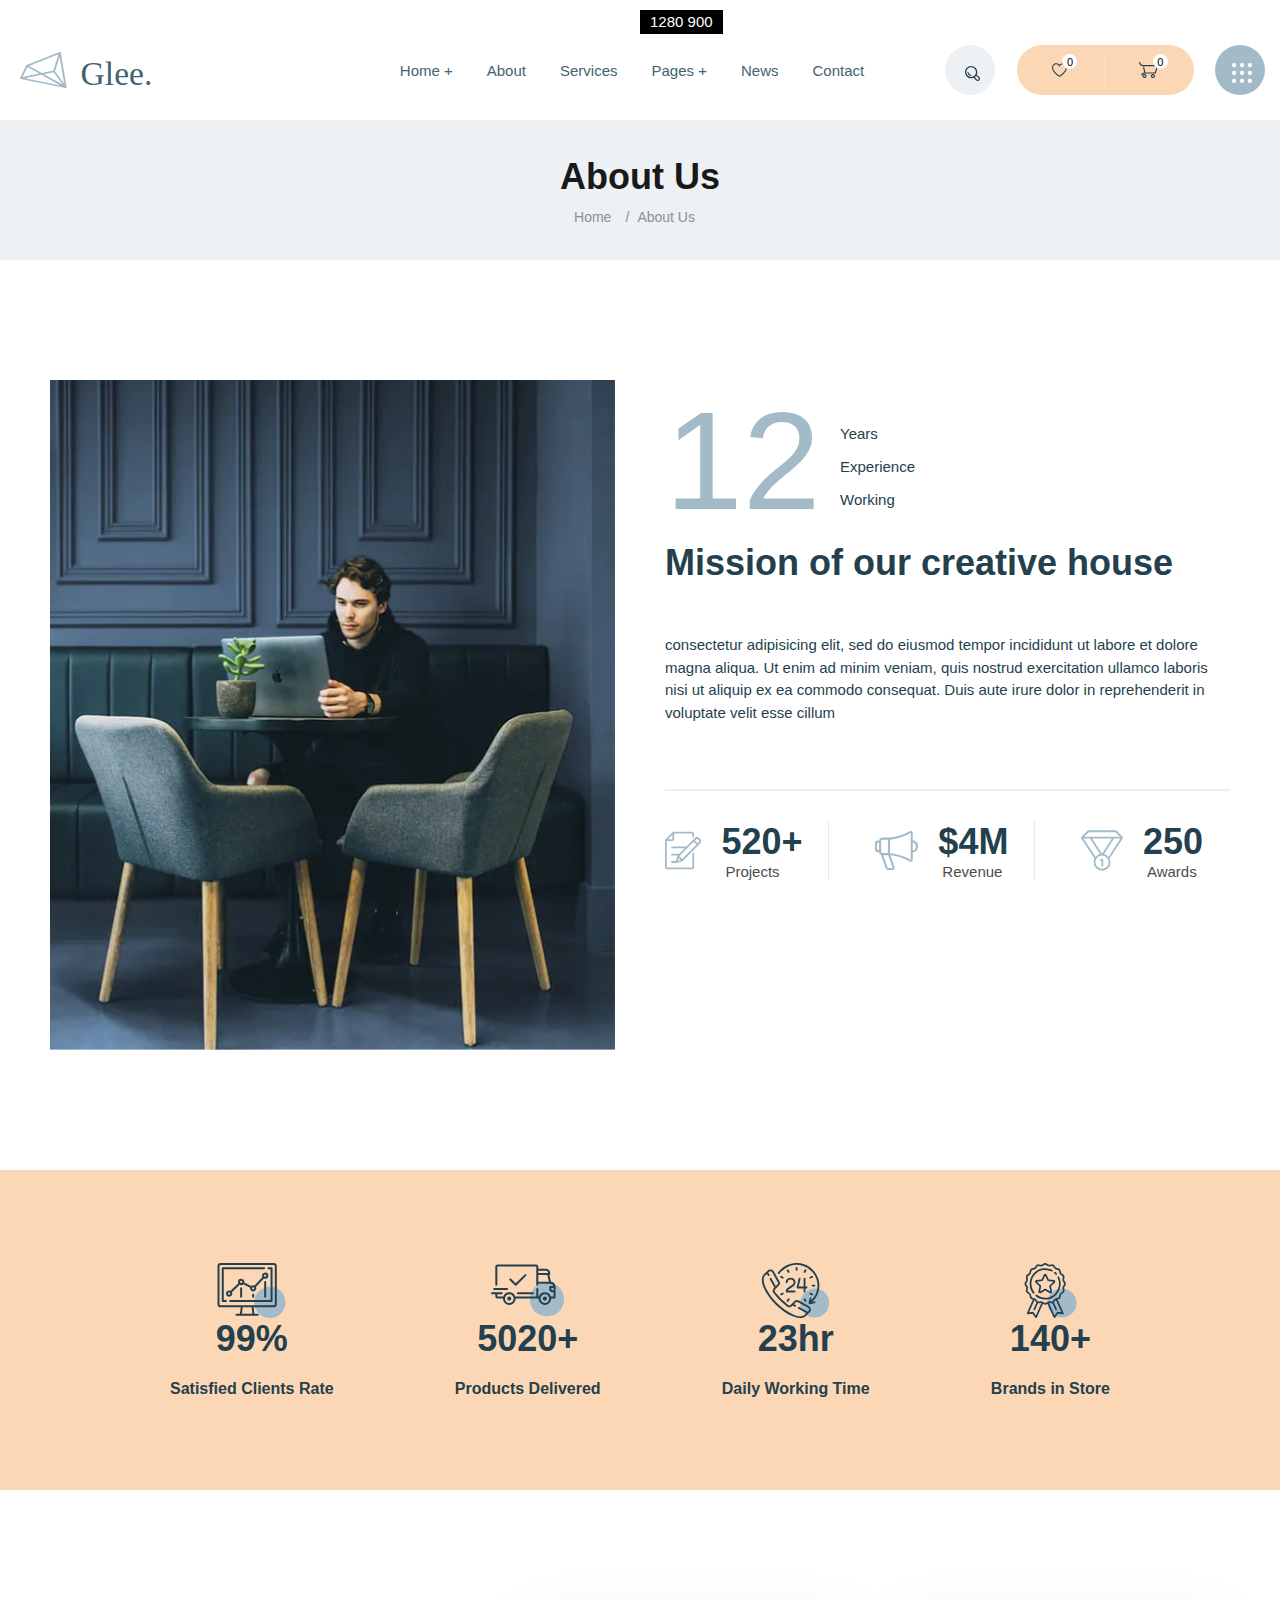
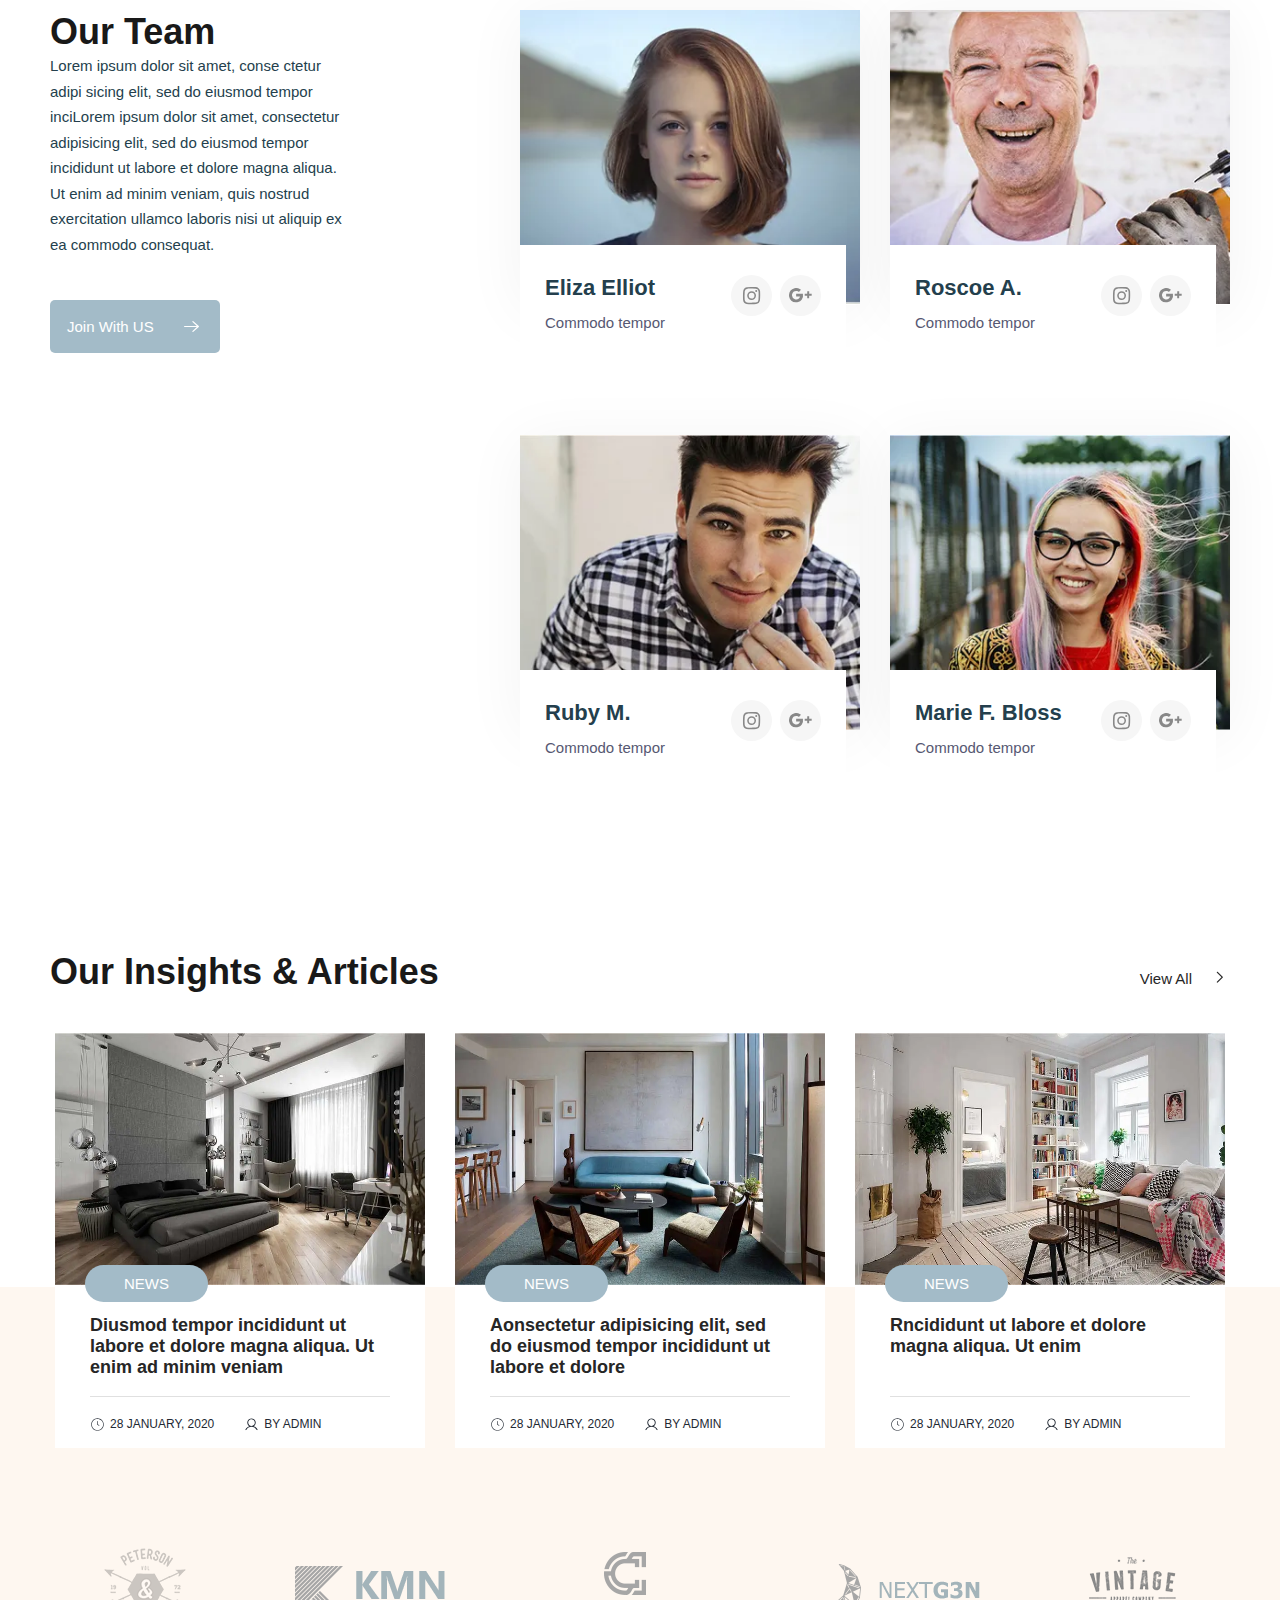
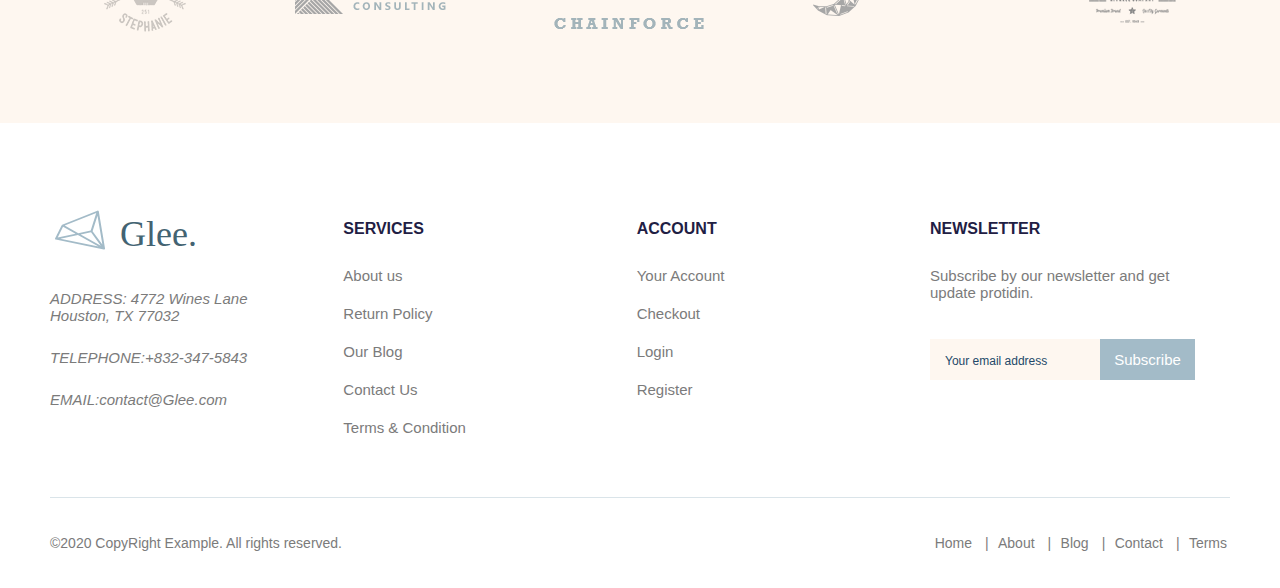
==== commit 53a8629b: "Updates" ====
--- a/about.html
+++ b/about.html
@@ -29,39 +29,261 @@
     <div class="modal-overlay">
 
       <div class="modal modal__card modal__card-heart" data-target="heart-popup">
-        <button class="modal-close-btn" aria-label="close popup">
-          <svg viewBox="0 0 20 20" fill="currentColor" height="1em" width="1em">
-            <path
-              d="M10 8.586L2.929 1.515 1.515 2.929 8.586 10l-7.071 7.071 1.414 1.414L10 11.414l7.071 7.071 1.414-1.414L11.414 10l7.071-7.071-1.414-1.414L10 8.586z">
-            </path>
-          </svg>
-        </button>
-        <p class="modal__card-title">Heart</p>
-        <ul>
-          <li>tovar</li>
-          <li>tovar</li>
-          <li>tovar</li>
-          <li>tovar</li>
-          <li>tovar</li>
+        <div class="modal__card-top">
+          <p class="modal__card-title">Heart</p>
+          <button class="modal-close-btn" aria-label="close popup">
+            <svg viewBox="0 0 20 20" fill="currentColor" height="1em" width="1em">
+              <path
+                d="M10 8.586L2.929 1.515 1.515 2.929 8.586 10l-7.071 7.071 1.414 1.414L10 11.414l7.071 7.071 1.414-1.414L11.414 10l7.071-7.071-1.414-1.414L10 8.586z">
+              </path>
+            </svg>
+          </button>
+        </div>
+
+        <ul class="modal__card-list">
+          <li class="modal__card-item">
+            <div class="modal__card-wrap">
+              <picture>
+                <source srcset="images/product/chair-1.webp" type="image/webp">
+                <source srcset="images/product/chair-1.avif" type="image/avif">
+                <img class="categories-item__img" src="images/product/chair-1.jpg" alt="chair images">
+              </picture>
+              <div class="modal__card-content product-one__content">
+                <h2 class="modal__card-title product-one__title">
+                  Pendant lamp
+                </h2>
+                <div class="modal__card-star product-one__star">
+                  <div class="star" data-rateyo-rating="4"></div>
+                </div>
+                <div class="modal__card-price product-one__price" data-price="23">
+                  23 <span>$</span>
+                </div>
+                <form class="modal__card-form product-one__form" action="#">
+                  <button class="modal__card-btn product-one__btn" type="submit">Add to cart</button>
+                </form>
+              </div>
+            </div>
+          </li>
+          <li class="modal__card-item">
+            <div class="modal__card-wrap">
+              <picture>
+                <source srcset="images/product/chair-2.webp" type="image/webp">
+                <source srcset="images/product/chair-2.avif" type="image/avif">
+                <img class="categories-item__img" src="images/product/chair-2.jpg" alt="chair images">
+              </picture>
+              <div class="modal__card-content product-one__content">
+                <h2 class="modal__card-title product-one__title">
+                  Pendant lamp
+                </h2>
+                <div class="modal__card-star product-one__star">
+                  <div class="star" data-rateyo-rating="4"></div>
+                </div>
+                <div class="modal__card-price product-one__price" data-price="23">
+                  23 <span>$</span>
+                </div>
+                <form class="modal__card-form product-one__form" action="#">
+                  <button class="modal__card-btn product-one__btn" type="submit">Add to cart</button>
+                </form>
+              </div>
+            </div>
+          </li>
+          <li class="modal__card-item">
+            <div class="modal__card-wrap">
+              <picture>
+                <source srcset="images/product/chair-3.webp" type="image/webp">
+                <source srcset="images/product/chair-3.avif" type="image/avif">
+                <img class="categories-item__img" src="images/product/chair-3.jpg" alt="chair images">
+              </picture>
+              <div class="modal__card-content product-one__content">
+                <h2 class="modal__card-title product-one__title">
+                  Pendant lamp
+                </h2>
+                <div class="modal__card-star product-one__star">
+                  <div class="star" data-rateyo-rating="4"></div>
+                </div>
+                <div class="modal__card-price product-one__price" data-price="23">
+                  23 <span>$</span>
+                </div>
+                <form class="modal__card-form product-one__form" action="#">
+                  <button class="modal__card-btn product-one__btn" type="submit">Add to cart</button>
+                </form>
+              </div>
+            </div>
+          </li>
+          <li class="modal__card-item">
+            <div class="modal__card-wrap">
+              <picture>
+                <source srcset="images/product/chair-8.webp" type="image/webp">
+                <source srcset="images/product/chair-8.avif" type="image/avif">
+                <img class="categories-item__img" src="images/product/chair-8.jpg" alt="chair images">
+              </picture>
+              <div class="modal__card-content product-one__content">
+                <h2 class="modal__card-title product-one__title">
+                  Pendant lamp
+                </h2>
+                <div class="modal__card-star product-one__star">
+                  <div class="star" data-rateyo-rating="4"></div>
+                </div>
+                <div class="modal__card-price product-one__price" data-price="23">
+                  23 <span>$</span>
+                </div>
+                <form class="modal__card-form product-one__form" action="#">
+                  <button class="modal__card-btn product-one__btn" type="submit">Add to cart</button>
+                </form>
+              </div>
+            </div>
+          </li>
+
         </ul>
       </div>
 
       <div class="modal modal__card modal__card-cart" data-target="cart-popup">
-        <button class="modal-close-btn" aria-label="close popup">
-          <svg viewBox="0 0 20 20" fill="currentColor" height="1em" width="1em">
-            <path
-              d="M10 8.586L2.929 1.515 1.515 2.929 8.586 10l-7.071 7.071 1.414 1.414L10 11.414l7.071 7.071 1.414-1.414L11.414 10l7.071-7.071-1.414-1.414L10 8.586z">
-            </path>
-          </svg>
-        </button>
-        <p class="modal__card-title">Cart</p>
-        <ul>
-          <li>tovar</li>
-          <li>tovar</li>
-          <li>tovar</li>
-          <li>tovar</li>
-          <li>tovar</li>
+        <div class="modal__card-top">
+          <p class="modal__card-title">Cart</p>
+          <p class="modal__card-cart-count-product">You have added <span>5</span> products</p>
+
+          <button class="modal-close-btn" aria-label="close popup">
+            <svg viewBox="0 0 20 20" fill="currentColor" height="1em" width="1em">
+              <path
+                d="M10 8.586L2.929 1.515 1.515 2.929 8.586 10l-7.071 7.071 1.414 1.414L10 11.414l7.071 7.071 1.414-1.414L11.414 10l7.071-7.071-1.414-1.414L10 8.586z">
+              </path>
+            </svg>
+          </button>
+        </div>
+        <ul class="modal__card-list modal__card-list-cart">
+          <!-- <li class="modal__card-item">
+            <div class="modal__card-wrap">
+              <div class="modal__card-info">
+                <div class="modal__card-img-box">
+                  <picture>
+                    <source srcset="images/product/chair-7.webp" type="image/webp">
+                    <source srcset="images/product/chair-7.avif" type="image/avif">
+                    <img class="modal__card-img" src="images/product/chair-7.jpg" alt="chair images">
+                  </picture>
+                </div>
+                <div class="modal__card-content">
+                  <h2 class="modal__card-title product-one__title">
+                    Pendant lamp
+                  </h2>
+    
+                  <div class="modal__card-price product-one__price">
+                    <span class="modal__card-price-number" data-price="23">23</span>
+                    <span class="modal__card-price-currency">$</span>
+                  </div>
+
+                </div>
+              </div>
+              <form class="modal__card-form product-one__form" action="#">
+                <div class="my-number">
+                  <button class="my-number__minus my-number__button">-</button>
+                  <input class="my-number__input" pattern="-?\d*" type="number" value="1" min="1" max="20">
+                  <button class="my-number__plus my-number__button">+</button>
+                </div>
+
+                <button class="modal__card-btn product-one__btn" type="submit">Add to cart</button>
+              </form>
+            </div>
+          </li>
+          <li class="modal__card-item">
+            <div class="modal__card-wrap">
+              <div class="modal__card-info">
+                <div class="modal__card-img-box">
+                  <picture>
+                    <source srcset="images/product/chair-5.webp" type="image/webp">
+                    <source srcset="images/product/chair-5.avif" type="image/avif">
+                    <img class="modal__card-img" src="images/product/chair-5.jpg" alt="chair images">
+                  </picture>
+                </div>
+                <div class="modal__card-content">
+                  <h2 class="modal__card-title product-one__title">
+                    Pendant lamp
+                  </h2>
+                  <div class="modal__card-price product-one__price">
+                    <span class="modal__card-price-number" data-price="23">23</span>
+                    <span class="modal__card-price-currency">$</span>
+                  </div>
+                </div>
+              </div>
+              <form class="modal__card-form product-one__form" action="#">
+                <div class="my-number">
+                  <button class="my-number__minus my-number__button">-</button>
+                  <input class="my-number__input" pattern="-?\d*" type="number" value="1" min="1" max="20">
+                  <button class="my-number__plus my-number__button">+</button>
+                </div>
+                <button class="modal__card-btn product-one__btn" type="submit">Add to cart</button>
+              </form>
+            </div>
+          </li>
+          <li class="modal__card-item">
+            <div class="modal__card-wrap">
+              <div class="modal__card-info">
+                <div class="modal__card-img-box">
+                  <picture>
+                    <source srcset="images/product/chair-3.webp" type="image/webp">
+                    <source srcset="images/product/chair-3.avif" type="image/avif">
+                    <img class="modal__card-img" src="images/product/chair-3.jpg" alt="chair images">
+                  </picture>
+                </div>
+                <div class="modal__card-content">
+                  <h2 class="modal__card-title product-one__title">
+                    Pendant lamp
+                  </h2>
+                  <div class="modal__card-price product-one__price">
+                    <span class="modal__card-price-number" data-price="23">23</span>
+                    <span class="modal__card-price-currency">$</span>
+                  </div>
+                </div>
+              </div>
+              <form class="modal__card-form product-one__form" action="#">
+                <div class="my-number">
+                  <button class="my-number__minus my-number__button">-</button>
+                  <input class="my-number__input" pattern="-?\d*" type="number" value="1" min="1" max="20">
+                  <button class="my-number__plus my-number__button">+</button>
+                </div>
+                <button class="modal__card-btn product-one__btn" type="submit">Add to cart</button>
+              </form>
+            </div>
+          </li>
+          <li class="modal__card-item">
+            <div class="modal__card-wrap">
+              <div class="modal__card-info">
+                <div class="modal__card-img-box">
+                  <picture>
+                    <source srcset="images/product/chair-6.webp" type="image/webp">
+                    <source srcset="images/product/chair-6.avif" type="image/avif">
+                    <img class="modal__card-img" src="images/product/chair-6.jpg" alt="chair images">
+                  </picture>
+                </div>
+                <div class="modal__card-content">
+                  <h2 class="modal__card-title product-one__title">
+                    Pendant lamp
+                  </h2>
+                  <div class="modal__card-price product-one__price">
+                    <span class="modal__card-price-number" data-price="23">23</span>
+                    <span class="modal__card-price-currency">$</span>
+                  </div>
+                </div>
+              </div>
+              <form class="modal__card-form product-one__form" action="#">
+                <div class="my-number">
+                  <button class="my-number__minus my-number__button">-</button>
+                  <input class="my-number__input" pattern="-?\d*" type="number" value="1" min="1" max="20">
+                  <button class="my-number__plus my-number__button">+</button>
+                </div>
+                <button class="modal__card-btn product-one__btn" type="submit">Add to cart</button>
+              </form>
+            </div>
+          </li> -->
         </ul>
+        <div class="modal__card-bottom">
+          <button class="modal__card-shopping">continue shopping</button>
+          <div class="modal__card-order">
+            <div class="modal__card-sum">
+              2500$
+            </div>
+            <button class="modal__card-submit">to order</button>
+          </div>
+        </div>
 
       </div>
 
@@ -116,11 +338,11 @@
               <img class="user-nav__link-img" src="images/header/icons/search.svg" alt="search icon">
             </button>
             <div class="user-nav__inner">
-              <button class="user-nav__inner-link btn-modal" data-path="heart-popup">
+              <button class="user-nav__inner-link user-nav__inner-heart btn-modal" data-path="heart-popup">
                 <img class="user-nav__link-img" src="images/header/icons/heart.svg" alt="heart icon">
                 <span class="user-nav__num">0</span>
               </button>
-              <button class="user-nav__inner-link btn-modal" data-path="cart-popup">
+              <button class="user-nav__inner-link user-nav__inner-cart btn-modal" data-path="cart-popup">
                 <img class="user-nav__link-img" src="images/header/icons/cart.svg" alt="cart icon">
                 <span class="user-nav__num">0</span>
               </button>
--- a/css/style.min.css
+++ b/css/style.min.css
@@ -1 +1 @@
-html{-webkit-box-sizing:border-box;box-sizing:border-box}*,*::after,*::before{-webkit-box-sizing:inherit;box-sizing:inherit}ul,ol{padding:0}ul{list-style:none}body,h1,h2,h3,h4,h5,h6,p,ul,ol,li,figure,figcaption,blockquote,dl,dd{margin:0}img{max-width:100%;display:block}input,button,textarea,select{font:inherit}a{text-decoration:none;cursor:pointer;color:#262626}input[type=number]::-webkit-outer-spin-button,input[type=number]::-webkit-inner-spin-button{-webkit-appearance:none}input[type=number],input[type=number]:hover,input[type=number]:focus{-webkit-appearance:none;appearance:none;-moz-appearance:textfield}.footer .footer-top__title,.contact__info-item-title,.contact__info-title,.filter__title-text,.ourteam__item-title,.statistics__item-text,.about-us__title,.blog__item-title,.design__item-type,.design__item-title,.design__item,.blurb__item-title,.categories-item__prise,.title{font-family:"DMSans-Bold",sans-serif;font-weight:700}.categories-item__title{font-family:"DMSans-Regular",sans-serif;font-weight:400}.product-tabs__top,.blog-one .comments-title,.blog-one__creator-name,.blog-one__text h3,.blog-one__text h4,.comments-form__title,.comments__content-name,.terms__title-info,.terms__title,.mold__btn-create,.mold__btn,.about-us__years,.top-slider__title,.menu__list-link,body{font-family:"Rubik-Medium",sans-serif;font-weight:500}.footer .footer-top,.product-tabs__content-item-text,.product-info__text,.product-info__title,.jq-number__field input,.product-one__btn,.product-one__text,.product-one__price,.product-one__title,.contact__info-text,.contact__info-subtitle,.contact-form__textarea,.contact-form__text-input,.blog-one__tags a,.blog-one__tags span,.blog-one__share span,.blog-one__creator-text,.blog-one__text blockquote,.blog-one__text p,.blog-one__text h2,.recent-posts__data,.recent-posts__title-link,.blog-page__item-title,.blog-page__item-time,.comments-form__textarea,.comments-form__text-input,.comments__content-text,.comments__content-data,.filter-recent__price,.filter-recent__text,.filter-brand__num,.filter-brand__text,.filter-category__text,.shop-content-item-text,.shop-content-item-prise,.shop-content-item-title,.terms__info,.terms__text,.ourteam__item-text,.about-us__text,.about-us__time-left p,.blog__box,.blurb__item-text,.top-slider__text,.menu__list-link:hover,.pagination__link,.pagination__prev,.pagination__next{font-family:"Rubik-Regular",sans-serif;font-weight:400}.footer .footer-top__form-btn,.product-one__btn,.contact-form__btn,.comments-form__btn,.top-slider__link{background-color:#a3bbc8;border:none;cursor:pointer;color:#fff;margin-left:-4px}.filter-brand__input,.filter-category__input{width:1px;height:1px;overflow:hidden;clip:rect(0 0 0 0);position:absolute}@font-face{font-family:DMSans-Bold;font-weight:700;font-style:normal;src:local("DMSans-Bold"),url("../fonts/DMSans-Bold.woff2") format("embedded-opentype"),url("../fonts/DMSans-Bold.woff") format("embedded-opentype");font-display:swap}@font-face{font-family:DMSans-Regular;font-weight:400;font-style:normal;src:local("DMSans-Regular"),url("../fonts/DMSans-Regular.woff2") format("embedded-opentype"),url("../fonts/DMSans-Regular.woff") format("embedded-opentype");font-display:swap}@font-face{font-family:Rubik-Medium;font-weight:500;font-style:normal;src:local("Rubik-Medium"),url("../fonts/Rubik-Medium.woff2") format("embedded-opentype"),url("../fonts/Rubik-Medium.woff") format("embedded-opentype");font-display:swap}@font-face{font-family:Rubik-Regular;font-weight:400;font-style:normal;src:local("Rubik-Regular"),url("../fonts/Rubik-Regular.woff2") format("embedded-opentype"),url("../fonts/Rubik-Regular.woff") format("embedded-opentype");font-display:swap}.slick-slider{position:relative;display:block;-webkit-box-sizing:border-box;box-sizing:border-box;-webkit-touch-callout:none;-webkit-user-select:none;-moz-user-select:none;-ms-user-select:none;user-select:none;-ms-touch-action:pan-y;touch-action:pan-y;-webkit-tap-highlight-color:rgba(0,0,0,0)}.slick-list{position:relative;overflow:hidden;display:block;margin:0;padding:0}.slick-list:focus{outline:none}.slick-list.dragging{cursor:pointer;cursor:hand}.slick-slider .slick-track,.slick-slider .slick-list{-webkit-transform:translate3d(0, 0, 0);-ms-transform:translate3d(0, 0, 0);transform:translate3d(0, 0, 0)}.slick-track{position:relative;left:0;top:0;display:block;margin-left:auto;margin-right:auto}.slick-track:before,.slick-track:after{content:"";display:table}.slick-track:after{clear:both}.slick-loading .slick-track{visibility:hidden}.slick-slide{float:left;height:100%;min-height:1px;display:none}[dir=rtl] .slick-slide{float:right}.slick-slide img{display:block}.slick-slide.slick-loading img{display:none}.slick-slide.dragging img{pointer-events:none}.slick-initialized .slick-slide{display:block}.slick-loading .slick-slide{visibility:hidden}.slick-vertical .slick-slide{display:block;height:auto;border:1px solid rgba(0,0,0,0)}.slick-arrow.slick-hidden{display:none}body.compensate-for-scrollbar{overflow:hidden}.fancybox-active{height:auto}.fancybox-is-hidden{left:-9999px;margin:0;position:absolute !important;top:-9999px;visibility:hidden}.fancybox-container{-webkit-backface-visibility:hidden;height:100%;left:0;outline:none;position:fixed;-webkit-tap-highlight-color:transparent;top:0;-ms-touch-action:manipulation;touch-action:manipulation;-webkit-transform:translateZ(0);transform:translateZ(0);width:100%;z-index:99992}.fancybox-container *{-webkit-box-sizing:border-box;box-sizing:border-box}.fancybox-outer,.fancybox-inner,.fancybox-bg,.fancybox-stage{bottom:0;left:0;position:absolute;right:0;top:0}.fancybox-outer{-webkit-overflow-scrolling:touch;overflow-y:auto}.fancybox-bg{background:rgb(30, 30, 30);opacity:0;-webkit-transition-duration:inherit;transition-duration:inherit;-webkit-transition-property:opacity;transition-property:opacity;-webkit-transition-timing-function:cubic-bezier(0.47, 0, 0.74, 0.71);transition-timing-function:cubic-bezier(0.47, 0, 0.74, 0.71)}.fancybox-is-open .fancybox-bg{opacity:.9;-webkit-transition-timing-function:cubic-bezier(0.22, 0.61, 0.36, 1);transition-timing-function:cubic-bezier(0.22, 0.61, 0.36, 1)}.fancybox-infobar,.fancybox-toolbar,.fancybox-caption,.fancybox-navigation .fancybox-button{direction:ltr;opacity:0;position:absolute;-webkit-transition:opacity .25s ease,visibility 0s ease .25s;transition:opacity .25s ease,visibility 0s ease .25s;visibility:hidden;z-index:99997}.fancybox-show-infobar .fancybox-infobar,.fancybox-show-toolbar .fancybox-toolbar,.fancybox-show-caption .fancybox-caption,.fancybox-show-nav .fancybox-navigation .fancybox-button{opacity:1;-webkit-transition:opacity .25s ease 0s,visibility 0s ease 0s;transition:opacity .25s ease 0s,visibility 0s ease 0s;visibility:visible}.fancybox-infobar{color:#ccc;font-size:13px;-webkit-font-smoothing:subpixel-antialiased;height:44px;left:0;line-height:44px;min-width:44px;mix-blend-mode:difference;padding:0 10px;pointer-events:none;top:0;-webkit-touch-callout:none;-webkit-user-select:none;-moz-user-select:none;-ms-user-select:none;user-select:none}.fancybox-toolbar{right:0;top:0}.fancybox-stage{direction:ltr;overflow:visible;-webkit-transform:translateZ(0);transform:translateZ(0);z-index:99994}.fancybox-is-open .fancybox-stage{overflow:hidden}.fancybox-slide{-webkit-backface-visibility:hidden;display:none;height:100%;left:0;outline:none;overflow:auto;-webkit-overflow-scrolling:touch;padding:44px;position:absolute;text-align:center;top:0;-webkit-transition-property:opacity,-webkit-transform;transition-property:opacity,-webkit-transform;transition-property:transform,opacity;transition-property:transform,opacity,-webkit-transform;white-space:normal;width:100%;z-index:99994}.fancybox-slide::before{content:"";display:inline-block;font-size:0;height:100%;vertical-align:middle;width:0}.fancybox-is-sliding .fancybox-slide,.fancybox-slide--previous,.fancybox-slide--current,.fancybox-slide--next{display:block}.fancybox-slide--image{overflow:hidden;padding:44px 0}.fancybox-slide--image::before{display:none}.fancybox-slide--html{padding:6px}.fancybox-content{background:#fff;display:inline-block;margin:0;max-width:100%;overflow:auto;-webkit-overflow-scrolling:touch;padding:44px;position:relative;text-align:left;vertical-align:middle}.fancybox-slide--image .fancybox-content{-webkit-animation-timing-function:cubic-bezier(0.5, 0, 0.14, 1);animation-timing-function:cubic-bezier(0.5, 0, 0.14, 1);-webkit-backface-visibility:hidden;background:transparent;background-repeat:no-repeat;background-size:100% 100%;left:0;max-width:none;overflow:visible;padding:0;position:absolute;top:0;-ms-transform-origin:top left;-webkit-transform-origin:top left;transform-origin:top left;-webkit-transition-property:opacity,-webkit-transform;transition-property:opacity,-webkit-transform;transition-property:transform,opacity;transition-property:transform,opacity,-webkit-transform;-webkit-user-select:none;-moz-user-select:none;-ms-user-select:none;user-select:none;z-index:99995}.fancybox-can-zoomOut .fancybox-content{cursor:-webkit-zoom-out;cursor:zoom-out}.fancybox-can-zoomIn .fancybox-content{cursor:-webkit-zoom-in;cursor:zoom-in}.fancybox-can-swipe .fancybox-content,.fancybox-can-pan .fancybox-content{cursor:-webkit-grab;cursor:grab}.fancybox-is-grabbing .fancybox-content{cursor:-webkit-grabbing;cursor:grabbing}.fancybox-container [data-selectable=true]{cursor:text}.fancybox-image,.fancybox-spaceball{background:transparent;border:0;height:100%;left:0;margin:0;max-height:none;max-width:none;padding:0;position:absolute;top:0;-webkit-user-select:none;-moz-user-select:none;-ms-user-select:none;user-select:none;width:100%}.fancybox-spaceball{z-index:1}.fancybox-slide--video .fancybox-content,.fancybox-slide--map .fancybox-content,.fancybox-slide--pdf .fancybox-content,.fancybox-slide--iframe .fancybox-content{height:100%;overflow:visible;padding:0;width:100%}.fancybox-slide--video .fancybox-content{background:#000}.fancybox-slide--map .fancybox-content{background:#e5e3df}.fancybox-slide--iframe .fancybox-content{background:#fff}.fancybox-video,.fancybox-iframe{background:transparent;border:0;display:block;height:100%;margin:0;overflow:hidden;padding:0;width:100%}.fancybox-iframe{left:0;position:absolute;top:0}.fancybox-error{background:#fff;cursor:default;max-width:400px;padding:40px;width:100%}.fancybox-error p{color:#444;font-size:16px;line-height:20px;margin:0;padding:0}.fancybox-button{background:rgba(30, 30, 30, 0.6);border:0;border-radius:0;-webkit-box-shadow:none;box-shadow:none;cursor:pointer;display:inline-block;height:44px;margin:0;padding:10px;position:relative;-webkit-transition:color .2s;transition:color .2s;vertical-align:top;visibility:inherit;width:44px}.fancybox-button,.fancybox-button:visited,.fancybox-button:link{color:#ccc}.fancybox-button:hover{color:#fff}.fancybox-button:focus{outline:none}.fancybox-button.fancybox-focus{outline:1px dotted}.fancybox-button[disabled],.fancybox-button[disabled]:hover{color:#888;cursor:default;outline:none}.fancybox-button div{height:100%}.fancybox-button svg{display:block;height:100%;overflow:visible;position:relative;width:100%}.fancybox-button svg path{fill:currentColor;stroke-width:0}.fancybox-button--play svg:nth-child(2),.fancybox-button--fsenter svg:nth-child(2){display:none}.fancybox-button--pause svg:nth-child(1),.fancybox-button--fsexit svg:nth-child(1){display:none}.fancybox-progress{background:#ff5268;height:2px;left:0;position:absolute;right:0;top:0;-ms-transform:scaleX(0);-webkit-transform:scaleX(0);transform:scaleX(0);-ms-transform-origin:0;-webkit-transform-origin:0;transform-origin:0;-webkit-transition-property:-webkit-transform;transition-property:-webkit-transform;transition-property:transform;transition-property:transform, -webkit-transform;-webkit-transition-timing-function:linear;transition-timing-function:linear;z-index:99998}.fancybox-close-small{background:transparent;border:0;border-radius:0;color:#ccc;cursor:pointer;opacity:.8;padding:8px;position:absolute;right:-12px;top:-44px;z-index:401}.fancybox-close-small:hover{color:#fff;opacity:1}.fancybox-slide--html .fancybox-close-small{color:currentColor;padding:10px;right:0;top:0}.fancybox-slide--image.fancybox-is-scaling .fancybox-content{overflow:hidden}.fancybox-is-scaling .fancybox-close-small,.fancybox-is-zoomable.fancybox-can-pan .fancybox-close-small{display:none}.fancybox-navigation .fancybox-button{background-clip:content-box;height:100px;opacity:0;position:absolute;top:calc(50% - 50px);width:70px}.fancybox-navigation .fancybox-button div{padding:7px}.fancybox-navigation .fancybox-button--arrow_left{left:0;left:env(safe-area-inset-left);padding:31px 26px 31px 6px}.fancybox-navigation .fancybox-button--arrow_right{padding:31px 6px 31px 26px;right:0;right:env(safe-area-inset-right)}.fancybox-caption{background:-webkit-gradient(linear, left bottom, left top, from(rgba(0, 0, 0, 0.85)), color-stop(50%, rgba(0, 0, 0, 0.3)), color-stop(65%, rgba(0, 0, 0, 0.15)), color-stop(75.5%, rgba(0, 0, 0, 0.075)), color-stop(82.85%, rgba(0, 0, 0, 0.037)), color-stop(88%, rgba(0, 0, 0, 0.019)), to(rgba(0, 0, 0, 0)));background:linear-gradient(to top, rgba(0, 0, 0, 0.85) 0%, rgba(0, 0, 0, 0.3) 50%, rgba(0, 0, 0, 0.15) 65%, rgba(0, 0, 0, 0.075) 75.5%, rgba(0, 0, 0, 0.037) 82.85%, rgba(0, 0, 0, 0.019) 88%, rgba(0, 0, 0, 0) 100%);bottom:0;color:#eee;font-size:14px;font-weight:400;left:0;line-height:1.5;padding:75px 44px 25px 44px;pointer-events:none;right:0;text-align:center;z-index:99996}@supports(padding: max(0px)){.fancybox-caption{padding:75px max(44px,env(safe-area-inset-right)) max(25px,env(safe-area-inset-bottom)) max(44px,env(safe-area-inset-left))}}.fancybox-caption--separate{margin-top:-50px}.fancybox-caption__body{max-height:50vh;overflow:auto;pointer-events:all}.fancybox-caption a,.fancybox-caption a:link,.fancybox-caption a:visited{color:#ccc;text-decoration:none}.fancybox-caption a:hover{color:#fff;text-decoration:underline}.fancybox-loading{-webkit-animation:fancybox-rotate 1s linear infinite;animation:fancybox-rotate 1s linear infinite;background:transparent;border:4px solid #888;border-bottom-color:#fff;border-radius:50%;height:50px;left:50%;margin:-25px 0 0 -25px;opacity:.7;padding:0;position:absolute;top:50%;width:50px;z-index:99999}@-webkit-keyframes fancybox-rotate{100%{-webkit-transform:rotate(360deg);transform:rotate(360deg)}}@keyframes fancybox-rotate{100%{-webkit-transform:rotate(360deg);transform:rotate(360deg)}}.fancybox-animated{-webkit-transition-timing-function:cubic-bezier(0, 0, 0.25, 1);transition-timing-function:cubic-bezier(0, 0, 0.25, 1)}.fancybox-fx-slide.fancybox-slide--previous{opacity:0;-webkit-transform:translate3d(-100%, 0, 0);transform:translate3d(-100%, 0, 0)}.fancybox-fx-slide.fancybox-slide--next{opacity:0;-webkit-transform:translate3d(100%, 0, 0);transform:translate3d(100%, 0, 0)}.fancybox-fx-slide.fancybox-slide--current{opacity:1;-webkit-transform:translate3d(0, 0, 0);transform:translate3d(0, 0, 0)}.fancybox-fx-fade.fancybox-slide--previous,.fancybox-fx-fade.fancybox-slide--next{opacity:0;-webkit-transition-timing-function:cubic-bezier(0.19, 1, 0.22, 1);transition-timing-function:cubic-bezier(0.19, 1, 0.22, 1)}.fancybox-fx-fade.fancybox-slide--current{opacity:1}.fancybox-fx-zoom-in-out.fancybox-slide--previous{opacity:0;-webkit-transform:scale3d(1.5, 1.5, 1.5);transform:scale3d(1.5, 1.5, 1.5)}.fancybox-fx-zoom-in-out.fancybox-slide--next{opacity:0;-webkit-transform:scale3d(0.5, 0.5, 0.5);transform:scale3d(0.5, 0.5, 0.5)}.fancybox-fx-zoom-in-out.fancybox-slide--current{opacity:1;-webkit-transform:scale3d(1, 1, 1);transform:scale3d(1, 1, 1)}.fancybox-fx-rotate.fancybox-slide--previous{opacity:0;-ms-transform:rotate(-360deg);-webkit-transform:rotate(-360deg);transform:rotate(-360deg)}.fancybox-fx-rotate.fancybox-slide--next{opacity:0;-ms-transform:rotate(360deg);-webkit-transform:rotate(360deg);transform:rotate(360deg)}.fancybox-fx-rotate.fancybox-slide--current{opacity:1;-ms-transform:rotate(0deg);-webkit-transform:rotate(0deg);transform:rotate(0deg)}.fancybox-fx-circular.fancybox-slide--previous{opacity:0;-webkit-transform:scale3d(0, 0, 0) translate3d(-100%, 0, 0);transform:scale3d(0, 0, 0) translate3d(-100%, 0, 0)}.fancybox-fx-circular.fancybox-slide--next{opacity:0;-webkit-transform:scale3d(0, 0, 0) translate3d(100%, 0, 0);transform:scale3d(0, 0, 0) translate3d(100%, 0, 0)}.fancybox-fx-circular.fancybox-slide--current{opacity:1;-webkit-transform:scale3d(1, 1, 1) translate3d(0, 0, 0);transform:scale3d(1, 1, 1) translate3d(0, 0, 0)}.fancybox-fx-tube.fancybox-slide--previous{-webkit-transform:translate3d(-100%, 0, 0) scale(0.1) skew(-10deg);transform:translate3d(-100%, 0, 0) scale(0.1) skew(-10deg)}.fancybox-fx-tube.fancybox-slide--next{-webkit-transform:translate3d(100%, 0, 0) scale(0.1) skew(10deg);transform:translate3d(100%, 0, 0) scale(0.1) skew(10deg)}.fancybox-fx-tube.fancybox-slide--current{-webkit-transform:translate3d(0, 0, 0) scale(1);transform:translate3d(0, 0, 0) scale(1)}@media all and (max-height: 576px){.fancybox-slide{padding-left:6px;padding-right:6px}.fancybox-slide--image{padding:6px 0}.fancybox-close-small{right:-6px}.fancybox-slide--image .fancybox-close-small{background:#4e4e4e;color:#f2f4f6;height:36px;opacity:1;padding:6px;right:0;top:0;width:36px}.fancybox-caption{padding-left:12px;padding-right:12px}@supports(padding: max(0px)){.fancybox-caption{padding-left:max(12px,env(safe-area-inset-left));padding-right:max(12px,env(safe-area-inset-right))}}}.fancybox-share{background:#f4f4f4;border-radius:3px;max-width:90%;padding:30px;text-align:center}.fancybox-share h1{color:#222;font-size:35px;font-weight:700;margin:0 0 20px 0}.fancybox-share p{margin:0;padding:0}.fancybox-share__button{border:0;border-radius:3px;display:inline-block;font-size:14px;font-weight:700;line-height:40px;margin:0 5px 10px 5px;min-width:130px;padding:0 15px;text-decoration:none;-webkit-transition:all .2s;transition:all .2s;-webkit-user-select:none;-moz-user-select:none;-ms-user-select:none;user-select:none;white-space:nowrap}.fancybox-share__button:visited,.fancybox-share__button:link{color:#fff}.fancybox-share__button:hover{text-decoration:none}.fancybox-share__button--fb{background:#3b5998}.fancybox-share__button--fb:hover{background:#344e86}.fancybox-share__button--pt{background:#bd081d}.fancybox-share__button--pt:hover{background:#aa0719}.fancybox-share__button--tw{background:#1da1f2}.fancybox-share__button--tw:hover{background:#0d95e8}.fancybox-share__button svg{height:25px;margin-right:7px;position:relative;top:-1px;vertical-align:middle;width:25px}.fancybox-share__button svg path{fill:#fff}.fancybox-share__input{background:transparent;border:0;border-bottom:1px solid #d7d7d7;border-radius:0;color:#5d5b5b;font-size:14px;margin:10px 0 0 0;outline:none;padding:10px 15px;width:100%}.fancybox-thumbs{background:#ddd;bottom:0;display:none;margin:0;-webkit-overflow-scrolling:touch;-ms-overflow-style:-ms-autohiding-scrollbar;padding:2px 2px 4px 2px;position:absolute;right:0;-webkit-tap-highlight-color:rgba(0, 0, 0, 0);top:0;width:212px;z-index:99995}.fancybox-thumbs-x{overflow-x:auto;overflow-y:hidden}.fancybox-show-thumbs .fancybox-thumbs{display:block}.fancybox-show-thumbs .fancybox-inner{right:212px}.fancybox-thumbs__list{font-size:0;height:100%;list-style:none;margin:0;overflow-x:hidden;overflow-y:auto;padding:0;position:absolute;position:relative;white-space:nowrap;width:100%}.fancybox-thumbs-x .fancybox-thumbs__list{overflow:hidden}.fancybox-thumbs-y .fancybox-thumbs__list::-webkit-scrollbar{width:7px}.fancybox-thumbs-y .fancybox-thumbs__list::-webkit-scrollbar-track{background:#fff;border-radius:10px;-webkit-box-shadow:inset 0 0 6px rgba(0, 0, 0, 0.3);box-shadow:inset 0 0 6px rgba(0, 0, 0, 0.3)}.fancybox-thumbs-y .fancybox-thumbs__list::-webkit-scrollbar-thumb{background:#2a2a2a;border-radius:10px}.fancybox-thumbs__list a{-webkit-backface-visibility:hidden;backface-visibility:hidden;background-color:rgba(0, 0, 0, 0.1);background-position:center center;background-repeat:no-repeat;background-size:cover;cursor:pointer;float:left;height:75px;margin:2px;max-height:calc(100% - 8px);max-width:calc(50% - 4px);outline:none;overflow:hidden;padding:0;position:relative;-webkit-tap-highlight-color:transparent;width:100px}.fancybox-thumbs__list a::before{border:6px solid #ff5268;bottom:0;content:"";left:0;opacity:0;position:absolute;right:0;top:0;-webkit-transition:all .2s cubic-bezier(0.25, 0.46, 0.45, 0.94);transition:all .2s cubic-bezier(0.25, 0.46, 0.45, 0.94);z-index:99991}.fancybox-thumbs__list a:focus::before{opacity:.5}.fancybox-thumbs__list a.fancybox-thumbs-active::before{opacity:1}@media all and (max-width: 576px){.fancybox-thumbs{width:110px}.fancybox-show-thumbs .fancybox-inner{right:110px}.fancybox-thumbs__list a{max-width:calc(100% - 10px)}}.irs{position:relative;display:block;-webkit-touch-callout:none;-webkit-user-select:none;-moz-user-select:none;-ms-user-select:none;user-select:none;font-size:12px;font-family:Arial,sans-serif}.irs-line{position:relative;display:block;overflow:hidden;outline:none !important}.irs-bar{position:absolute;display:block;left:0;width:0}.irs-shadow{position:absolute;display:none;left:0;width:0}.irs-handle{position:absolute;display:block;-webkit-box-sizing:border-box;box-sizing:border-box;cursor:default;z-index:1}.irs-handle.type_last{z-index:2}.irs-min,.irs-max{position:absolute;display:block;cursor:default}.irs-min{left:0}.irs-max{right:0}.irs-from,.irs-to,.irs-single{position:absolute;display:block;top:0;left:0;cursor:default;white-space:nowrap}.irs-grid{position:absolute;display:none;bottom:0;left:0;width:100%;height:20px}.irs-with-grid .irs-grid{display:block}.irs-grid-pol{position:absolute;top:0;left:0;width:1px;height:8px;background:#000}.irs-grid-pol.small{height:4px}.irs-grid-text{position:absolute;bottom:0;left:0;white-space:nowrap;text-align:center;font-size:9px;line-height:9px;padding:0 3px;color:#000}.irs-disable-mask{position:absolute;display:block;top:0;left:-1%;width:102%;height:100%;cursor:default;background:rgba(0, 0, 0, 0);z-index:2}.lt-ie9 .irs-disable-mask{background:#000;filter:alpha(opacity=0);cursor:not-allowed}.irs-disabled{opacity:.4}.irs-hidden-input{position:absolute !important;display:block !important;top:0 !important;left:0 !important;width:0 !important;height:0 !important;font-size:0 !important;line-height:0 !important;padding:0 !important;margin:0 !important;overflow:hidden;outline:none !important;z-index:-9999 !important;background:none !important;border-style:solid !important;border-color:transparent !important}.irs--flat{height:40px}.irs--flat.irs-with-grid{height:60px}.irs--flat .irs-line{top:25px;height:12px;background-color:#e1e4e9;border-radius:4px}.irs--flat .irs-bar{top:25px;height:12px;background-color:#ed5565}.irs--flat .irs-bar--single{border-radius:4px 0 0 4px}.irs--flat .irs-shadow{height:1px;bottom:16px;background-color:#e1e4e9}.irs--flat .irs-handle{top:22px;width:16px;height:18px;background-color:transparent}.irs--flat .irs-handle>i:first-child{position:absolute;display:block;top:0;left:50%;width:2px;height:100%;margin-left:-1px;background-color:#da4453}.irs--flat .irs-handle.state_hover>i:first-child,.irs--flat .irs-handle:hover>i:first-child{background-color:#a43540}.irs--flat .irs-min,.irs--flat .irs-max{top:0;padding:1px 3px;color:#999;font-size:10px;line-height:1.333;text-shadow:none;background-color:#e1e4e9;border-radius:4px}.irs--flat .irs-from,.irs--flat .irs-to,.irs--flat .irs-single{color:white;font-size:10px;line-height:1.333;text-shadow:none;padding:1px 5px;background-color:#ed5565;border-radius:4px}.irs--flat .irs-from:before,.irs--flat .irs-to:before,.irs--flat .irs-single:before{position:absolute;display:block;content:"";bottom:-6px;left:50%;width:0;height:0;margin-left:-3px;overflow:hidden;border:3px solid transparent;border-top-color:#ed5565}.irs--flat .irs-grid-pol{background-color:#e1e4e9}.irs--flat .irs-grid-text{color:#999}.irs--big{height:55px}.irs--big.irs-with-grid{height:70px}.irs--big .irs-line{top:33px;height:12px;background-color:white;background:-webkit-gradient(linear, left top, left bottom, color-stop(-50%, #ddd), color-stop(150%, white));background:linear-gradient(to bottom, #ddd -50%, white 150%);border:1px solid #ccc;border-radius:12px}.irs--big .irs-bar{top:33px;height:12px;background-color:#92bce0;border:1px solid #428bca;background:-webkit-gradient(linear, left top, left bottom, from(#ffffff), color-stop(30%, #428bca), to(#b9d4ec));background:linear-gradient(to bottom, #ffffff 0%, #428bca 30%, #b9d4ec 100%);-webkit-box-shadow:inset 0 0 1px 1px rgba(255, 255, 255, 0.5);box-shadow:inset 0 0 1px 1px rgba(255, 255, 255, 0.5)}.irs--big .irs-bar--single{border-radius:12px 0 0 12px}.irs--big .irs-shadow{height:1px;bottom:16px;background-color:rgba(66, 139, 202, 0.5)}.irs--big .irs-handle{top:25px;width:30px;height:30px;border:1px solid rgba(0, 0, 0, 0.3);background-color:#cbcfd5;background:-webkit-gradient(linear, left top, left bottom, from(white), color-stop(30%, #B4B9BE), to(white));background:linear-gradient(to bottom, white 0%, #B4B9BE 30%, white 100%);-webkit-box-shadow:1px 1px 2px rgba(0, 0, 0, 0.2),inset 0 0 3px 1px white;box-shadow:1px 1px 2px rgba(0, 0, 0, 0.2),inset 0 0 3px 1px white;border-radius:30px}.irs--big .irs-handle.state_hover,.irs--big .irs-handle:hover{border-color:rgba(0, 0, 0, 0.45);background-color:#939ba7;background:-webkit-gradient(linear, left top, left bottom, from(white), color-stop(30%, #919BA5), to(white));background:linear-gradient(to bottom, white 0%, #919BA5 30%, white 100%)}.irs--big .irs-min,.irs--big .irs-max{top:0;padding:1px 5px;color:white;text-shadow:none;background-color:#9f9f9f;border-radius:3px}.irs--big .irs-from,.irs--big .irs-to,.irs--big .irs-single{color:white;text-shadow:none;padding:1px 5px;background-color:#428bca;background:-webkit-gradient(linear, left top, left bottom, from(#428bca), to(#3071a9));background:linear-gradient(to bottom, #428bca 0%, #3071a9 100%);border-radius:3px}.irs--big .irs-grid-pol{background-color:#428bca}.irs--big .irs-grid-text{color:#428bca}.irs--modern{height:55px}.irs--modern.irs-with-grid{height:55px}.irs--modern .irs-line{top:25px;height:5px;background-color:#d1d6e0;background:-webkit-gradient(linear, left top, left bottom, from(#e0e4ea), to(#d1d6e0));background:linear-gradient(to bottom, #e0e4ea 0%, #d1d6e0 100%);border:1px solid #a3adc1;border-bottom-width:0;border-radius:5px}.irs--modern .irs-bar{top:25px;height:5px;background:#20b426;background:-webkit-gradient(linear, left top, left bottom, from(#20b426), to(#18891d));background:linear-gradient(to bottom, #20b426 0%, #18891d 100%)}.irs--modern .irs-bar--single{border-radius:5px 0 0 5px}.irs--modern .irs-shadow{height:1px;bottom:21px;background-color:rgba(209, 214, 224, 0.5)}.irs--modern .irs-handle{top:37px;width:12px;height:13px;border:1px solid #a3adc1;border-top-width:0;-webkit-box-shadow:1px 1px 1px rgba(0, 0, 0, 0.1);box-shadow:1px 1px 1px rgba(0, 0, 0, 0.1);border-radius:0 0 3px 3px}.irs--modern .irs-handle>i:nth-child(1){position:absolute;display:block;top:-4px;left:1px;width:6px;height:6px;border:1px solid #a3adc1;background:white;-webkit-transform:rotate(45deg);-ms-transform:rotate(45deg);transform:rotate(45deg)}.irs--modern .irs-handle>i:nth-child(2){position:absolute;display:block;-webkit-box-sizing:border-box;box-sizing:border-box;top:0;left:0;width:10px;height:12px;background:#e9e6e6;background:-webkit-gradient(linear, left top, left bottom, from(white), to(#e9e6e6));background:linear-gradient(to bottom, white 0%, #e9e6e6 100%);border-radius:0 0 3px 3px}.irs--modern .irs-handle>i:nth-child(3){position:absolute;display:block;-webkit-box-sizing:border-box;box-sizing:border-box;top:3px;left:3px;width:4px;height:5px;border-left:1px solid #a3adc1;border-right:1px solid #a3adc1}.irs--modern .irs-handle.state_hover,.irs--modern .irs-handle:hover{border-color:#7685a2;background:#c3c7cd;background:-webkit-gradient(linear, left top, left bottom, from(#ffffff), color-stop(30%, #919ba5), to(#ffffff));background:linear-gradient(to bottom, #ffffff 0%, #919ba5 30%, #ffffff 100%)}.irs--modern .irs-handle.state_hover>i:nth-child(1),.irs--modern .irs-handle:hover>i:nth-child(1){border-color:#7685a2}.irs--modern .irs-handle.state_hover>i:nth-child(3),.irs--modern .irs-handle:hover>i:nth-child(3){border-color:#48536a}.irs--modern .irs-min,.irs--modern .irs-max{top:0;font-size:10px;line-height:1.333;text-shadow:none;padding:1px 5px;color:white;background-color:#d1d6e0;border-radius:5px}.irs--modern .irs-from,.irs--modern .irs-to,.irs--modern .irs-single{font-size:10px;line-height:1.333;text-shadow:none;padding:1px 5px;background-color:#20b426;color:white;border-radius:5px}.irs--modern .irs-from:before,.irs--modern .irs-to:before,.irs--modern .irs-single:before{position:absolute;display:block;content:"";bottom:-6px;left:50%;width:0;height:0;margin-left:-3px;overflow:hidden;border:3px solid transparent;border-top-color:#20b426}.irs--modern .irs-grid{height:25px}.irs--modern .irs-grid-pol{background-color:#dedede}.irs--modern .irs-grid-text{color:silver;font-size:13px}.irs--sharp{height:50px;font-size:12px;line-height:1}.irs--sharp.irs-with-grid{height:57px}.irs--sharp .irs-line{top:30px;height:2px;background-color:black;border-radius:2px}.irs--sharp .irs-bar{top:30px;height:2px;background-color:#ee22fa}.irs--sharp .irs-bar--single{border-radius:2px 0 0 2px}.irs--sharp .irs-shadow{height:1px;bottom:21px;background-color:rgba(0, 0, 0, 0.5)}.irs--sharp .irs-handle{top:25px;width:10px;height:10px;background-color:#a804b2}.irs--sharp .irs-handle>i:first-child{position:absolute;display:block;top:100%;left:0;width:0;height:0;border:5px solid transparent;border-top-color:#a804b2}.irs--sharp .irs-handle.state_hover,.irs--sharp .irs-handle:hover{background-color:black}.irs--sharp .irs-handle.state_hover>i:first-child,.irs--sharp .irs-handle:hover>i:first-child{border-top-color:black}.irs--sharp .irs-min,.irs--sharp .irs-max{color:white;font-size:14px;line-height:1;top:0;padding:3px 4px;opacity:.4;background-color:#a804b2;border-radius:2px}.irs--sharp .irs-from,.irs--sharp .irs-to,.irs--sharp .irs-single{font-size:14px;line-height:1;text-shadow:none;padding:3px 4px;background-color:#a804b2;color:white;border-radius:2px}.irs--sharp .irs-from:before,.irs--sharp .irs-to:before,.irs--sharp .irs-single:before{position:absolute;display:block;content:"";bottom:-6px;left:50%;width:0;height:0;margin-left:-3px;overflow:hidden;border:3px solid transparent;border-top-color:#a804b2}.irs--sharp .irs-grid{height:25px}.irs--sharp .irs-grid-pol{background-color:#dedede}.irs--sharp .irs-grid-text{color:silver;font-size:13px}.irs--round{height:50px}.irs--round.irs-with-grid{height:65px}.irs--round .irs-line{top:36px;height:4px;background-color:#dee4ec;border-radius:4px}.irs--round .irs-bar{top:36px;height:4px;background-color:#006cfa}.irs--round .irs-bar--single{border-radius:4px 0 0 4px}.irs--round .irs-shadow{height:4px;bottom:21px;background-color:rgba(222, 228, 236, 0.5)}.irs--round .irs-handle{top:26px;width:24px;height:24px;border:4px solid #006cfa;background-color:white;border-radius:24px;-webkit-box-shadow:0 1px 3px rgba(0, 0, 255, 0.3);box-shadow:0 1px 3px rgba(0, 0, 255, 0.3)}.irs--round .irs-handle.state_hover,.irs--round .irs-handle:hover{background-color:#f0f6ff}.irs--round .irs-min,.irs--round .irs-max{color:#333;font-size:14px;line-height:1;top:0;padding:3px 5px;background-color:rgba(0, 0, 0, 0.1);border-radius:4px}.irs--round .irs-from,.irs--round .irs-to,.irs--round .irs-single{font-size:14px;line-height:1;text-shadow:none;padding:3px 5px;background-color:#006cfa;color:white;border-radius:4px}.irs--round .irs-from:before,.irs--round .irs-to:before,.irs--round .irs-single:before{position:absolute;display:block;content:"";bottom:-6px;left:50%;width:0;height:0;margin-left:-3px;overflow:hidden;border:3px solid transparent;border-top-color:#006cfa}.irs--round .irs-grid{height:25px}.irs--round .irs-grid-pol{background-color:#dedede}.irs--round .irs-grid-text{color:silver;font-size:13px}.irs--square{height:50px}.irs--square.irs-with-grid{height:60px}.irs--square .irs-line{top:31px;height:4px;background-color:#dedede}.irs--square .irs-bar{top:31px;height:4px;background-color:black}.irs--square .irs-shadow{height:2px;bottom:21px;background-color:#dedede}.irs--square .irs-handle{top:25px;width:16px;height:16px;border:3px solid black;background-color:white;-webkit-transform:rotate(45deg);-ms-transform:rotate(45deg);transform:rotate(45deg)}.irs--square .irs-handle.state_hover,.irs--square .irs-handle:hover{background-color:#f0f6ff}.irs--square .irs-min,.irs--square .irs-max{color:#333;font-size:14px;line-height:1;top:0;padding:3px 5px;background-color:rgba(0, 0, 0, 0.1)}.irs--square .irs-from,.irs--square .irs-to,.irs--square .irs-single{font-size:14px;line-height:1;text-shadow:none;padding:3px 5px;background-color:black;color:white}.irs--square .irs-grid{height:25px}.irs--square .irs-grid-pol{background-color:#dedede}.irs--square .irs-grid-text{color:silver;font-size:11px}.jq-ry-container{position:relative;padding:0 5px;line-height:0;display:block;cursor:pointer;-webkit-box-sizing:content-box;box-sizing:content-box;direction:ltr}.jq-ry-container[readonly=readonly]{cursor:default}.jq-ry-container>.jq-ry-group-wrapper{position:relative;width:100%}.jq-ry-container>.jq-ry-group-wrapper>.jq-ry-group{position:relative;line-height:0;z-index:10;white-space:nowrap}.jq-ry-container>.jq-ry-group-wrapper>.jq-ry-group>svg{display:inline-block}.jq-ry-container>.jq-ry-group-wrapper>.jq-ry-group.jq-ry-normal-group{width:100%}.jq-ry-container>.jq-ry-group-wrapper>.jq-ry-group.jq-ry-rated-group{width:0;z-index:11;position:absolute;top:0;left:0;overflow:hidden}.hidden{visibility:hidden}.display-parametr{position:fixed;min-width:50px;height:1.5rem;padding:0 10px;line-height:1.5rem;background-color:#000;color:#fff;top:10px;left:50%;z-index:1000}body{font-size:15px;color:#243f4d}.parent{display:-webkit-box;display:-ms-flexbox;display:flex;-webkit-box-pack:justify;-ms-flex-pack:justify;justify-content:space-between;-webkit-box-orient:vertical;-webkit-box-direction:normal;-ms-flex-direction:column;flex-direction:column;min-height:100vh;padding-top:40px;max-width:1950px;margin:0 auto}.container{max-width:1790px;margin:0 auto;padding:0 15px}.container1170{max-width:1210px;margin:0 auto;padding:0 15px}.logo{-ms-flex-preferred-size:148px;flex-basis:148px;-ms-flex-negative:0;flex-shrink:0;padding:5px}.logo:focus{background-color:#f9fafb;border-color:#f9fafb;-webkit-box-shadow:0 0 0 .25rem rgba(211,212,213,.5);box-shadow:0 0 0 .25rem rgba(211,212,213,.5);outline:0;border-radius:10px}.logo img{width:148px;height:50px}.title{text-align:center;font-size:36px;line-height:1.2;color:#191919}.bleadcrumbs{display:-webkit-inline-box;display:-ms-inline-flexbox;display:inline-flex;-webkit-box-pack:center;-ms-flex-pack:center;justify-content:center;padding-left:9px}.bleadcrumbs__list{display:-webkit-box;display:-ms-flexbox;display:flex}.bleadcrumbs__item{color:#8b8f94;position:relative;padding-right:20px;font-size:14px}.bleadcrumbs__item::after{content:"/";position:absolute;right:5px}.bleadcrumbs__item a{color:#8b8f94}.bleadcrumbs__item:last-child::after{display:none}.bleadcrumbs__link{padding:3px}.bleadcrumbs__link:focus{background-color:#f9fafb;border-color:#f9fafb;-webkit-box-shadow:0 0 0 .25rem rgba(211,212,213,.5);box-shadow:0 0 0 .25rem rgba(211,212,213,.5);outline:0;border-radius:10px}@media(max-width: 620px){.parent{padding-top:5px}.title{font-size:33px;line-height:36px}}@media(max-width: 375px){.title{font-size:27px;line-height:25px;margin-bottom:30px}}.modal-overlay{position:fixed;left:0;top:0;right:0;bottom:0;background-color:rgba(0,0,0,.7);display:-webkit-box;display:-ms-flexbox;display:flex;-webkit-box-align:center;-ms-flex-align:center;align-items:center;-webkit-box-pack:center;-ms-flex-pack:center;justify-content:center;height:100vh;width:100%;opacity:0;z-index:10000;padding:15px;visibility:hidden;-webkit-transition:all .3s ease-in-out;transition:all .3s ease-in-out}.modal{background-color:#fff;width:300px;display:-webkit-box;display:-ms-flexbox;display:flex;-webkit-box-align:center;-ms-flex-align:center;align-items:center;-webkit-box-pack:center;-ms-flex-pack:center;justify-content:center;display:none;position:relative}.modal-close-btn{border:none;outline:none;background-color:rgba(0,0,0,0);font-size:1.5rem;cursor:pointer;position:absolute;top:10px;right:10px}.modal__card,.modal-message{padding:50px 0px 20px;max-width:500px;width:100%;min-height:120px;height:initial;background-color:#faebd7;border-radius:10px;font-size:1rem;text-align:center;-webkit-animation-name:inpopap;animation-name:inpopap;-webkit-animation-duration:1.3s;animation-duration:1.3s;overflow:hidden}.modal__card__content,.modal-message__content{min-width:280px;margin:0 auto}.modal-overlay--visible{opacity:1;visibility:visible}.modal--visible{display:block}@-webkit-keyframes inpopap{from{width:0}to{width:100%}}@keyframes inpopap{from{width:0}to{width:100%}}.pagination{-ms-grid-row:2;-ms-grid-column:2;grid-area:pagination;display:-webkit-box;display:-ms-flexbox;display:flex;-webkit-box-pack:center;-ms-flex-pack:center;justify-content:center;padding:30px 0}.pagination__list{display:-webkit-box;display:-ms-flexbox;display:flex;gap:15px}.pagination__item{border:1px solid #a3bbc8;-webkit-transition:background-color .3s;transition:background-color .3s;min-width:50px;height:56px}.pagination__item:hover{background-color:#a3bbc8}.pagination__item:focus{outline:0;background-color:#a3bbc8}.pagination__item-active{background-color:#a3bbc8}.pagination__link,.pagination__prev,.pagination__next{font-size:16px;color:#243f4d;display:block;width:100%;height:100%;text-align:center;line-height:56px}.bleadcrumbs{display:-webkit-inline-box;display:-ms-inline-flexbox;display:inline-flex;-webkit-box-pack:center;-ms-flex-pack:center;justify-content:center;padding-left:9px}.bleadcrumbs__list{display:-webkit-box;display:-ms-flexbox;display:flex}.bleadcrumbs__item{color:#8b8f94;position:relative;padding-right:20px;font-size:14px}.bleadcrumbs__item::after{content:"/";position:absolute;right:5px}.bleadcrumbs__item a{color:#8b8f94}.bleadcrumbs__item:last-child::after{display:none}.bleadcrumbs__link{padding:3px;-webkit-transition:color .3s ease-in-out;transition:color .3s ease-in-out}.bleadcrumbs__link:hover{color:#a3bbc8}.bleadcrumbs__link:focus{background-color:#f9fafb;border-color:#f9fafb;-webkit-box-shadow:0 0 0 .25rem rgba(211,212,213,.5);box-shadow:0 0 0 .25rem rgba(211,212,213,.5);outline:0;border-radius:10px}.header{margin-bottom:20px}.header__inner{display:-webkit-box;display:-ms-flexbox;display:flex;-webkit-box-pack:justify;-ms-flex-pack:justify;justify-content:space-between;-webkit-box-align:center;-ms-flex-align:center;align-items:center;-ms-flex-wrap:wrap;flex-wrap:wrap}.menu{display:-webkit-box;display:-ms-flexbox;display:flex;-webkit-box-align:center;-ms-flex-align:center;align-items:center}.menu__list{display:-webkit-box;display:-ms-flexbox;display:flex;-webkit-transform:translateX(78px);-ms-transform:translateX(78px);transform:translateX(78px)}.menu__btn{display:none}.menu__list-item+.menu__list-item{padding-left:24px}.menu__list-link{color:#436372;padding-bottom:1px;-webkit-transition:all .3s;transition:all .3s;white-space:nowrap;padding:3px 5px;border-bottom:1px solid rgba(0,0,0,0);-webkit-transition:all .5s;transition:all .5s}.menu__list-link:hover{color:#a3bbc8;border-bottom-color:#a3bbc8}.menu__list-link:focus{background-color:#f9fafb;border-color:#f9fafb;-webkit-box-shadow:0 0 0 .25rem rgba(211,212,213,.5);box-shadow:0 0 0 .25rem rgba(211,212,213,.5);outline:0;border-radius:10px}.user-nav{display:-webkit-box;display:-ms-flexbox;display:flex;-ms-flex-preferred-size:320px;flex-basis:320px;-webkit-box-pack:justify;-ms-flex-pack:justify;justify-content:space-between}.user-nav__inner{position:relative;background-color:#fcd7b6;height:50px;width:177px;border-radius:30px;display:-webkit-box;display:-ms-flexbox;display:flex;-ms-flex-pack:distribute;justify-content:space-around;-webkit-box-align:center;-ms-flex-align:center;align-items:center}.user-nav__inner-link{position:relative;-webkit-transition:all .3s;transition:all .3s;background-color:rgba(0,0,0,0);border:none;outline:rgba(0,0,0,0);cursor:pointer}.user-nav__inner-link:hover{-webkit-transform:scale(1.2);-ms-transform:scale(1.2);transform:scale(1.2)}.user-nav__inner .user-nav__link-img{position:static}.user-nav__inner::before{content:"";position:absolute;width:1px;height:32px;background-color:#fde7d3;top:23%;left:50%}.user-nav__link{position:relative;-webkit-transition:all .3s;transition:all .3s;background-color:rgba(0,0,0,0);border:none;outline:rgba(0,0,0,0);cursor:pointer}.user-nav__link:hover{border-color:#f9fafb;-webkit-box-shadow:0 0 0 .25rem rgba(211,212,213,.5);box-shadow:0 0 0 .25rem rgba(211,212,213,.5);outline:0;border-radius:50%}.user-nav__link:focus{border-color:#f9fafb;-webkit-box-shadow:0 0 0 .25rem rgba(211,212,213,.5);box-shadow:0 0 0 .25rem rgba(211,212,213,.5);outline:0;border-radius:50%}.user-nav__link--search{position:relative;width:50px;height:50px;background-color:#edf1f4;border-radius:50%}.user-nav__link-user{position:relative;width:50px;height:50px;background-color:#a3bbc8;border-radius:50%}.user-nav__link-img{position:absolute;top:19px;left:18px}.user-nav__link-img-user{position:absolute;top:16px;left:15px}.user-nav__num{position:absolute;width:15px;height:15px;border-radius:50%;background-color:#fff;top:-8px;right:-10px;font-size:11px;text-align:center;line-height:17px}@media(max-width: 1160px){.menu{margin-left:40px;-webkit-box-ordinal-group:2;-ms-flex-order:1;order:1}.menu__list{-webkit-transform:translateY(-200%);-ms-transform:translateY(-200%);transform:translateY(-200%);position:fixed;top:0px;width:100%;left:0;-webkit-box-orient:vertical;-webkit-box-direction:normal;-ms-flex-direction:column;flex-direction:column;-webkit-box-align:center;-ms-flex-align:center;align-items:center;z-index:5;-webkit-transition:all .3s;transition:all .3s;background-color:#fff;padding:20px}.menu__list.menu--active{-webkit-transform:translateY(0%);-ms-transform:translateY(0%);transform:translateY(0%);-webkit-transition:all .3s;transition:all .3s}.menu__list-item+.menu__list-item{padding-left:15px}.menu__list-item{width:100%;padding:0 15px;text-align:center}.menu__list-link{display:block;padding:12px 0}.menu__btn{display:block;right:15px;position:fixed;z-index:10}.user-nav{margin-left:0 auto}}@media(max-width: 610px){.header{padding:10px 0;margin-bottom:0}.header__inner{display:-ms-grid;display:grid;-ms-grid-columns:(2fr)[2];grid-template-columns:repeat(2, 2fr)}.menu{-webkit-box-ordinal-group:1;-ms-flex-order:0;order:0;-webkit-box-pack:end;-ms-flex-pack:end;justify-content:end}.menu__list{top:0}.user-nav{width:100%;margin-top:20px;-ms-grid-column:1;-ms-grid-column-span:2;grid-column:1/3}}@media(max-width: 360px){.user-nav__inner{width:100px}}.top{background-color:#edf1f4;margin-bottom:120px}.top-container{max-width:1700px;margin:0 auto;text-align:center;padding:35px 0 35px}.top__title{margin-bottom:11px}@media(max-width: 768px){.top{margin-bottom:60px}}@media(max-width: 450px){.top{margin-bottom:20px}}.burger{--burger-width: 29px;--burger-height: 29px;--burger-line-height: 2px;position:relative;border:none;padding:0;width:var(--burger-width);height:var(--burger-height);color:#a3bbc8;background-color:rgba(0,0,0,0);cursor:pointer}.burger::before,.burger::after{content:"";position:absolute;left:0;width:100%;height:var(--burger-line-height);background-color:#a3bbc8;-webkit-transition:top .3s ease-in-out,-webkit-transform .3s ease-in-out;transition:top .3s ease-in-out,-webkit-transform .3s ease-in-out;transition:transform .3s ease-in-out,top .3s ease-in-out;transition:transform .3s ease-in-out,top .3s ease-in-out,-webkit-transform .3s ease-in-out}.burger::before{top:0}.burger::after{top:calc(100% - var(--burger-line-height))}.burger__line{position:absolute;left:0;top:50%;width:100%;height:var(--burger-line-height);background-color:#a3bbc8;-webkit-transform:translateY(-50%);-ms-transform:translateY(-50%);transform:translateY(-50%);-webkit-transition:-webkit-transform .3s ease-in-out;transition:-webkit-transform .3s ease-in-out;transition:transform .3s ease-in-out;transition:transform .3s ease-in-out, -webkit-transform .3s ease-in-out}.burger--active::before{top:50%;-webkit-transform:rotate(45deg);-ms-transform:rotate(45deg);transform:rotate(45deg);-webkit-transition:top .3s ease-in-out,-webkit-transform .3s ease-in-out;transition:top .3s ease-in-out,-webkit-transform .3s ease-in-out;transition:transform .3s ease-in-out,top .3s ease-in-out;transition:transform .3s ease-in-out,top .3s ease-in-out,-webkit-transform .3s ease-in-out}.burger--active::after{top:50%;-webkit-transform:rotate(-45deg);-ms-transform:rotate(-45deg);transform:rotate(-45deg);-webkit-transition:top .3s ease-in-out,-webkit-transform .3s ease-in-out;transition:top .3s ease-in-out,-webkit-transform .3s ease-in-out;transition:transform .3s ease-in-out,top .3s ease-in-out;transition:transform .3s ease-in-out,top .3s ease-in-out,-webkit-transform .3s ease-in-out}.burger--active .burger__line{-webkit-transform:scale(0);-ms-transform:scale(0);transform:scale(0);-webkit-transition:-webkit-transform .3s ease-in-out;transition:-webkit-transform .3s ease-in-out;transition:transform .3s ease-in-out;transition:transform .3s ease-in-out, -webkit-transform .3s ease-in-out}.top-slider__inner{width:100%;aspect-ratio:1/.465;background-color:#fcd7b6}.top-slider__item{aspect-ratio:1/.454;display:-ms-grid !important;display:grid !important;-ms-grid-columns:auto 53%;grid-template-columns:auto 53%}.top-slider__content{padding-top:209px;padding-left:297px}.top-slider__title{min-width:410px;color:#243f4d;font-size:72px;line-height:1.1;margin-bottom:15px}.top-slider__text{font-size:18px;color:#436372;line-height:1.5;max-width:360px;margin-bottom:43px}.top-slider__link{display:-webkit-box;display:-ms-flexbox;display:flex;line-height:60px;width:200px;height:60px;padding-left:25px;position:relative;margin-left:0;-webkit-transition:all .3s;transition:all .3s}.top-slider__link:focus{border-color:#565e64;outline:0;-webkit-box-shadow:0 0 0 .25rem rgba(130,138,145,.5);box-shadow:0 0 0 .25rem rgba(130,138,145,.5)}.top-slider__link:hover{background-color:#243f4d}.top-slider__arrow{position:absolute;right:23px;top:24px}.top-slider__images{height:100%;padding-top:29%;background-image:url("../images/header/Ellipse 34.png");background-repeat:no-repeat;background-position:43%;background-size:66%}.top-slider__img{width:69%}.top-slider .slick-dots{display:-webkit-box;display:-ms-flexbox;display:flex;-webkit-box-pack:center;-ms-flex-pack:center;justify-content:center;position:absolute;bottom:45px;left:50%;-webkit-transform:translateX(-50%);-ms-transform:translateX(-50%);transform:translateX(-50%)}.top-slider .slick-dots li{margin:0 7px;line-height:0}.top-slider .slick-dots li button{border-radius:50%;background-color:#fde3cc;font-size:11px;width:26px;height:26px;border:none;color:#667983;cursor:pointer}.top-slider .slick-dots li button:focus{border-color:#565e64;outline:0;-webkit-box-shadow:0 0 0 .25rem rgba(130,138,145,.5);box-shadow:0 0 0 .25rem rgba(130,138,145,.5)}.top-slider .slick-dots li.slick-active button{color:#243f4d;background-color:#fff}@media(max-width: 1600px){.top-slider__content{padding-left:110px;padding-top:100px}.top-slider__title{font-size:60px}}@media(max-width: 1050px){.top-slider__item .top-slider__images{background-image:none}.top-slider__item .top-slider__img{display:none}.top-slider__inner{aspect-ratio:auto}.top-slider .slick-dots{margin-top:0}.top-slider__content{padding-bottom:100px;padding-top:50px;padding-left:100px}}@media(max-width: 620px){.top-slider{padding-top:0px}.top-slider__content{padding-left:20px;padding-top:30px}.top-slider__title{font-size:52px;margin-bottom:26px}.top-slider__text{max-width:280px;margin-bottom:30px}}@media(max-width: 375px){.top-slider__title{font-size:38px;margin-bottom:20px}.top-slider__text{max-width:250px;margin-bottom:20px}}.categories-info{margin-bottom:152px}.categories__top{margin-bottom:66px}.categories__title{margin-bottom:25px}.categories__filter-btn{display:-webkit-box;display:-ms-flexbox;display:flex;-webkit-box-pack:center;-ms-flex-pack:center;justify-content:center;gap:20px;-ms-flex-wrap:wrap;flex-wrap:wrap}.categories__btn{border:none;background-color:rgba(0,0,0,0);cursor:pointer;color:#8b8b8b;-webkit-transition:all .3s;transition:all .3s}.categories__btn:focus{border-radius:10px;border-color:#f9fafb;-webkit-box-shadow:0 0 0 .25rem rgba(211,212,213,.5);box-shadow:0 0 0 .25rem rgba(211,212,213,.5);outline:0}.categories__btn:hover{color:#a3bbc8;border-bottom-color:#a3bbc8}.categories__content{display:-webkit-box;display:-ms-flexbox;display:flex;gap:20px;max-width:1168px;-ms-flex-wrap:wrap;flex-wrap:wrap;-webkit-box-pack:center;-ms-flex-pack:center;justify-content:center}.categories .mixitup-control-active{color:#000}.categories-item{position:relative;width:270px;height:377px;padding:15px;background-color:#fff;border-radius:10px;margin-bottom:30px;overflow:hidden;-webkit-box-shadow:0px 6px 47px 3px rgba(37,37,37,.05);box-shadow:0px 6px 47px 3px rgba(37,37,37,.05)}.categories-item a{border:2px solid rgba(0,0,0,0);display:block;outline:0}.categories-item a:focus{-webkit-box-shadow:0 0 0 .25rem rgba(211,212,213,.9);box-shadow:0 0 0 .25rem rgba(211,212,213,.9)}.categories-item a:first-child{display:-webkit-box;display:-ms-flexbox;display:flex;-webkit-box-pack:center;-ms-flex-pack:center;justify-content:center;-webkit-box-align:center;-ms-flex-align:center;align-items:center;width:240px;min-height:265px;margin:0 auto 15px}.categories-item a:first-child img{max-width:240px}.categories-item a:nth-child(2){display:block;text-align:center}.categories-item span{text-align:center}.categories-item__img-box{margin-bottom:29px}.categories-item__title{font-size:16px;color:#243f4d;margin-bottom:15px;-webkit-transition:color .3s ease-in-out;transition:color .3s ease-in-out}.categories-item__title:focus{color:#a3bbc8}.categories-item__prise{display:block;text-align:center;color:#a3bbc8;margin-bottom:35px}.categories-item__hover-links{text-align:center;position:absolute;bottom:155px;left:37px;opacity:0;-webkit-transition:opacity .3s;transition:opacity .3s}.categories-item__hover-links button{cursor:pointer;border:none;width:45px;height:45px;border-radius:50%;background-color:#fff;padding-top:14px;padding-left:12px;margin-left:15px;-webkit-transition:background-color .3s;transition:background-color .3s}.categories-item__hover-links button:focus{border-radius:50%;border-color:#f9fafb;-webkit-box-shadow:0 0 0 .25rem rgba(211,212,213,.5);box-shadow:0 0 0 .25rem rgba(211,212,213,.5);outline:0;border-color:#f9fafb;box-shadow:0 0 0 .25rem rgba(211,212,213,.5);outline:0}.categories-item__hover-links button svg{width:45px;height:45px}.categories-item__hover-links button svg path{fill:#a3bbc8 !important;-webkit-transition:fill .3s;transition:fill .3s}.categories-item:hover .categories-item__hover-links{opacity:1}.categories-item__hover-links button:hover{background-color:#a3bbc8}.categories-item__hover-links button:hover svg path{fill:#fff !important}@media(max-width: 768px){.categories-content{margin-bottom:50px;-webkit-box-pack:center;-ms-flex-pack:center;justify-content:center}}@media(max-width: 375px){.categories-top{margin-bottom:45px}.categories-content{margin-bottom:20px}.categories-content .categories-item{padding:0;margin-bottom:0}.categories-content-item__img{width:70%}}.blurb{margin-bottom:95px}.blurb__items{display:-webkit-box;display:-ms-flexbox;display:flex;-webkit-box-pack:justify;-ms-flex-pack:justify;justify-content:space-between;gap:30px}.blurb__item{position:relative;display:-webkit-box;display:-ms-flexbox;display:flex;-webkit-box-pack:end;-ms-flex-pack:end;justify-content:flex-end;max-width:870px;min-height:390px;width:100%;background-color:#feefe2}.blurb__item-img{position:absolute;top:-87px;left:151px}.blurb__item-content{padding-top:90px;padding-right:79px;line-height:1.6}.blurb__item-title{font-size:26px;color:#243f4d;margin-bottom:25px;max-width:350px;line-height:1.4}.blurb__item-text{color:#243f4d;font-size:16px;margin-bottom:36px;word-break:break-all}.blurb__item__link{display:-webkit-box;display:-ms-flexbox;display:flex;line-height:60px;width:180px;height:58px;padding-left:25px;position:relative;margin-left:0;border:1px solid #b3b7b5;cursor:pointer;border-radius:5px;color:#436372;background-color:rgba(0,0,0,0);-webkit-transition:all .3s;transition:all .3s}.blurb__item__link:hover{background-color:#243f4d;color:#edf1f4}.blurb__item__link:focus{border-radius:10px;border-color:#1a1e21;outline:0;-webkit-box-shadow:0 0 0 .25rem rgba(66,70,73,.5);box-shadow:0 0 0 .25rem rgba(66,70,73,.5)}.blurb__item svg{position:absolute;right:27px;top:24px}.blurb__item svg path{fill:#436372 !important}@media(max-width: 1700px){.blurb__item-img{left:50px}}@media(max-width: 1500px){.blurb__item-img{left:5px}.blurb__item-content{padding-left:235px}}@media(max-width: 1100px){.blurb__item-img{width:42%;top:-30px}.blurb__item-title{font-size:20px;margin-bottom:16px}.blurb__item-text{font-size:14px;margin-bottom:20px}}@media(max-width: 1050px){.blurb__items{-ms-flex-wrap:wrap;flex-wrap:wrap}.blurb__item{max-width:100%;margin-bottom:30px}.blurb__item-img{width:20%;top:-20px}.blurb__item-content{padding-left:280px}}@media(max-width: 860px){.blurb__item-img{width:24%;top:-17px}.blurb__item-content{padding-left:280px}}@media(max-width: 620px){.blurb{margin-bottom:60px}.blurb__item-img{width:30%;top:-20px}.blurb__item-content{padding-left:220px;padding-top:70px}.blurb__item{height:300px}}@media(max-width: 500px){.blurb__item-img{width:26%;top:-20px}.blurb__item-content{padding-left:185px;padding-top:35px}.blurb__item{min-height:250px;-webkit-box-pack:start;-ms-flex-pack:start;justify-content:flex-start}.blurb__item__link{width:160px;padding-left:17px}.blurb__item-title{font-size:18px;width:90%;margin-bottom:12px;word-wrap:break-word}}@media(max-width: 450px){.blurb__item-img{display:none}.blurb__item-content{padding-left:15px;padding-top:30px}}.design{margin-bottom:120px}.design .title{margin-bottom:25px}.design__top{margin-bottom:80px}.design__filter-btn{display:-webkit-box;display:-ms-flexbox;display:flex;-webkit-box-pack:center;-ms-flex-pack:center;justify-content:center;-ms-flex-wrap:wrap;flex-wrap:wrap;gap:19px}.design-btn{border:none;color:#8b8b8b;background-color:rgba(0,0,0,0);cursor:pointer;-webkit-transition:all .3s;transition:all .3s}.design-btn:focus{border-radius:10px;border-color:#f9fafb;-webkit-box-shadow:0 0 0 .25rem rgba(211,212,213,.5);box-shadow:0 0 0 .25rem rgba(211,212,213,.5);outline:0}.design-btn:hover{color:#a3bbc8;border-bottom-color:#a3bbc8}.design__content{display:-ms-grid;display:grid;grid-template-columns:repeat(auto-fill, minmax(250px, 370px));-webkit-box-pack:center;-ms-flex-pack:center;justify-content:center;grid-gap:30px;margin-bottom:120px}.design__item{font-size:20px;color:#191919;aspect-ratio:1/.66;background-size:contain;background-repeat:no-repeat}.design .mixitup-control-active{color:#000}.design__item-title{font-size:20px;color:#191919}.design__text{padding-left:46px;padding-top:33px}.design__item-text{font-size:20px;margin-bottom:8px}.design__item-type{font-size:16px;color:#a3bbc8}.design__video{position:relative}.design__video__popup{background-repeat:no-repeat;background-size:cover;width:100%;aspect-ratio:3.9/1}.design__video__play{background-color:rgba(0,0,0,0);border:none;position:absolute;top:50%;left:50%;width:clamp(50px,10vw,127px);height:clamp(50px,10vw,127px);-webkit-transform:translate(-50%, -50%);-ms-transform:translate(-50%, -50%);transform:translate(-50%, -50%)}.design__video__play img{width:100%;height:100%}.design__video__play:focus{border-radius:10px;border-color:#f9fafb;-webkit-box-shadow:0 0 0 .25rem rgba(211,212,213,.5);box-shadow:0 0 0 .25rem rgba(211,212,213,.5);outline:0}.design__video__play:hover+.design__video__popup{background-color:#191919}@media(max-width: 1100px){.design__video__popup{aspect-ratio:2/1}}@media(max-width: 620px){.design{margin-bottom:60px}.design__top{margin-bottom:40px}.design__content{margin-bottom:60px}.design__text{padding:0}.design__item{font-size:16px}}.blog{margin-bottom:27px}.blog__top{display:-webkit-box;display:-ms-flexbox;display:flex;-webkit-box-pack:justify;-ms-flex-pack:justify;justify-content:space-between;margin-bottom:40px;-webkit-box-align:baseline;-ms-flex-align:baseline;align-items:baseline;margin-right:15px}.blog .title{margin-bottom:0}.blog__top-link{position:relative;margin-right:20px;height:-webkit-min-content;height:-moz-min-content;height:min-content;padding:3px;-webkit-transition:color .3s ease-in-out;transition:color .3s ease-in-out}.blog__top-link:hover{color:#a3bbc8}.blog__top-link:focus{border-color:#f9fafb;-webkit-box-shadow:0 0 0 .25rem rgba(211,212,213,.5);box-shadow:0 0 0 .25rem rgba(211,212,213,.5);outline:0;border-radius:10px}.blog__top-link::after{content:"";position:absolute;background-image:url("../images/blog/arrow.png");background-repeat:no-repeat;top:4px;left:79px;width:20px;height:20px}.blog__items{display:-ms-grid;display:grid;grid-template-columns:repeat(auto-fill, minmax(250px, 370px));-webkit-column-gap:30px;-moz-column-gap:30px;column-gap:30px;-webkit-box-pack:center;-ms-flex-pack:center;justify-content:center;margin-bottom:100px}.blog__item{background-color:#fff;min-height:415px}.blog__item-img{position:relative;display:block;max-width:370px;aspect-ratio:1/.68;background-color:aqua}.blog__item-img img{width:100%;height:100%}.blog__item-img:focus{border-color:#1a1e21;outline:0;-webkit-box-shadow:0 0 0 .25rem rgba(66,70,73,.5);box-shadow:0 0 0 .25rem rgba(66,70,73,.5)}.blog__item-btn{position:absolute;border:none;background-color:#a3bbc8;padding:8px 37px;color:#fff;border-radius:20px;bottom:-17px;left:30px;cursor:pointer;-webkit-transition:color .3s,background-color .3s;transition:color .3s,background-color .3s}.blog__item-btn:hover{background-color:#243f4d;color:#a3bbc8}.blog__item-btn:focus{border-color:#1a1e21;outline:0;-webkit-box-shadow:0 0 0 .25rem rgba(66,70,73,.5);box-shadow:0 0 0 .25rem rgba(66,70,73,.5)}.blog__item-box{padding:30px 35px 0}.blog__item-title{position:relative;display:block;max-width:300px;min-height:82px;font-size:18px;padding-bottom:11px;border-bottom:1px solid #e0e0e0}.blog__item-title:focus{border-color:#1a1e21;outline:0;-webkit-box-shadow:0 0 0 .25rem rgba(66,70,73,.5);box-shadow:0 0 0 .25rem rgba(66,70,73,.5)}.blog__partners{display:-webkit-box;display:-ms-flexbox;display:flex;-ms-flex-pack:distribute;justify-content:space-around;-webkit-box-align:center;-ms-flex-align:center;align-items:center}.blog__fon{position:static;height:436px;background-color:#fef7f0;margin-top:-345px}.blog__box{display:-webkit-box;display:-ms-flexbox;display:flex;gap:30px;font-size:12px;padding-top:20px}.blog__box-author,.blog__box-data{position:relative;color:#222933;padding-left:20px}.blog__box-author::before,.blog__box-data::before{content:"";position:absolute;background-repeat:no-repeat;width:20px;height:20px;left:0;top:0}.blog__box-author{-webkit-transition:color .3s ease-in-out;transition:color .3s ease-in-out}.blog__box-author:hover{color:#a3bbc8;background-color:#fff;color:#a3bbc8;background-color:#243f4d;color:#a3bbc8}.blog__box-author:focus{border-color:#1a1e21;outline:0;-webkit-box-shadow:0 0 0 .25rem rgba(66,70,73,.5);box-shadow:0 0 0 .25rem rgba(66,70,73,.5)}.blog__box-author::before{background-image:url("../images/blog/blog_user.svg")}.blog__box-data::before{background-image:url("../images/blog/blog_clock.svg")}@media(max-width: 1200px){.blog__item-box{padding:20px 15px}}@media(max-width: 1050px){.blog__box{-webkit-box-pack:justify;-ms-flex-pack:justify;justify-content:space-between}.blog__item-title{max-width:100%;min-height:75px}.blog__item-box{min-height:170px}}@media(max-width: 768px){.blog__items{margin-bottom:30px}.blog__item{min-height:0}.blog__partners{-ms-flex-wrap:wrap;flex-wrap:wrap;-webkit-box-pack:center;-ms-flex-pack:center;justify-content:center;height:auto;row-gap:15px}.blog__partner-img{width:165px}.blog__partner-img img{margin:0 auto}.blog__fon{margin-top:-407px}.blog__top h3{font-size:24px}.blog__top-link{padding-right:0}.blog__top-link::after{position:static}}.about-us{padding-bottom:120px}.about-us__inner{display:-webkit-box;display:-ms-flexbox;display:flex;-webkit-box-pack:justify;-ms-flex-pack:justify;justify-content:space-between}.about-us__img{max-width:565px}.about-us__content{margin-left:50px}.about-us__time{position:relative;display:-webkit-box;display:-ms-flexbox;display:flex;-webkit-box-pack:start;-ms-flex-pack:start;justify-content:flex-start;gap:30px}.about-us__time-left{position:absolute;top:45px;left:175px}.about-us__time-left p{padding-bottom:16px;color:#243f4d}.about-us__years{font-size:140px;color:#a3bbc8}.about-us__title{font-size:36px;color:#243f4d;margin-bottom:50px}.about-us__text{padding-bottom:65px;border-bottom:2px solid #ebeef3;margin-bottom:30px;line-height:1.5}.about-us__info{display:-webkit-box;display:-ms-flexbox;display:flex;-webkit-box-pack:justify;-ms-flex-pack:justify;justify-content:space-between}.about-us__item{display:-webkit-box;display:-ms-flexbox;display:flex;-webkit-box-pack:justify;-ms-flex-pack:justify;justify-content:space-between}.about-us__item::after{content:"";border-right:1px solid #e6eaf0;padding-right:26px}.about-us__item:nth-child(3):after{content:"";border-right:1px solid rgba(0,0,0,0)}.about-us__item-text{padding-left:20px}.about-us__num{font-size:36px}.about-us__label{padding-left:4px;color:#4c4c4c}@media(max-width: 1230px){.about-us__info{display:-ms-grid;display:grid;gap:20px;-ms-grid-columns:(1fr)[2];grid-template-columns:repeat(2, 1fr)}.about-us__item:nth-child(2)::after{border-right:1px solid rgba(0,0,0,0)}}@media(max-width: 1100px){.about-us__inner{display:block}.about-us__img{margin:0 auto}.about-us__info{display:-webkit-box;display:-ms-flexbox;display:flex}.about-us__item:nth-child(2)::after{border-right:1px solid #e6eaf0}}@media(max-width: 768px){.about-us__content{margin-left:20px}.about-us__title{margin-bottom:20px}.about-us__text{padding-bottom:48px}.about-us__img{width:80%}.about-us__years{font-size:120px}.about-us__time-left{top:30px}}@media(max-width: 620px){.about-us__info{display:-ms-grid;display:grid;-ms-grid-columns:(1fr)[2];grid-template-columns:repeat(2, 1fr)}.about-us__item::after{display:none}.about-us__item{-webkit-box-pack:center;-ms-flex-pack:center;justify-content:center}.about-us__item:nth-child(3){-ms-grid-column:1;-ms-grid-column-span:2;grid-column:1/3}.about-us__title{font-size:28px}.about-us__text{padding-bottom:35px}.about-us__years{font-size:105px}.about-us__time-left{top:24px;left:145px}.about-us__time-left p{padding-bottom:12px}}@media(max-width: 375px){.about-us__info{display:-ms-grid;display:grid;-ms-grid-columns:(1fr)[1];grid-template-columns:repeat(1, 1fr)}.about-us__item:nth-child(3){-ms-grid-column:1;-ms-grid-column-span:1;grid-column:1/2}}.mold{max-width:470px;margin:0 auto 120px}.mold__label{display:block;margin-bottom:30px}.mold__input{display:block;width:100%;border:1px solid #f6f6f6;background-color:#fff;height:60px;padding:15px;margin-top:15px}.mold__input:focus{color:#333;outline:1px solid #a3bbc8}.mold__btn{display:block;background-color:#a3bbc8;color:#fff;font-size:18px;padding:14px 0;border:none;width:100%;cursor:pointer;margin-bottom:30px}.mold__help{display:-webkit-box;display:-ms-flexbox;display:flex;-webkit-box-pack:justify;-ms-flex-pack:justify;justify-content:space-between;border-bottom:1px solid #f6f6f6;margin-bottom:30px}.mold__error{height:-webkit-min-content;height:-moz-min-content;height:min-content}.mold a{color:#436372}.mold__not-registered{display:block;text-align:center;margin-bottom:25px}.mold__btn-create{display:block;background-color:#fff;color:#243f4d;font-size:18px;padding:14px 0;border:2px solid #a3bbc8;width:100%;cursor:pointer}.mold__btn:focus,.mold__error:focus,.mold__not-registered:focus,.mold__btn-create:focus{border-color:#1a1e21;outline:0;-webkit-box-shadow:0 0 0 .25rem rgba(66,70,73,.5);box-shadow:0 0 0 .25rem rgba(66,70,73,.5)}@media(max-width: 620px){.mold{margin-bottom:60px}}@media(max-width: 375px){.mold__help{-ms-flex-wrap:wrap;flex-wrap:wrap}}.statistics{margin-bottom:120px;background-color:#fcd7b6}.statistics__wraper{display:-webkit-box;display:-ms-flexbox;display:flex;-webkit-box-pack:center;-ms-flex-pack:center;justify-content:center;-webkit-box-align:center;-ms-flex-align:center;align-items:center;height:320px}.statistics__list{max-width:940px;display:-webkit-box;display:-ms-flexbox;display:flex;-webkit-box-pack:justify;-ms-flex-pack:justify;justify-content:space-between;-ms-flex-wrap:wrap;flex-wrap:wrap;width:100%}.statistics__img{margin:0 auto}.statistics__item-text{text-align:center;color:#243f4d}.statistics__title{font-size:36px;margin-bottom:20px}.statistics__text{font-size:16px}@media(max-width: 375px){.statistics{display:none}}.ourteam{margin-bottom:120px}.ourteam__inner{display:-webkit-box;display:-ms-flexbox;display:flex;-webkit-box-pack:justify;-ms-flex-pack:justify;justify-content:space-between}.ourteam__title{text-align:left}.ourteam__text{max-width:305px;width:100%;line-height:1.7;margin-bottom:43px}.ourteam__social-link{-webkit-transition:-webkit-filter .3s ease-in-out;transition:-webkit-filter .3s ease-in-out;transition:filter .3s ease-in-out;transition:filter .3s ease-in-out, -webkit-filter .3s ease-in-out}.ourteam__social-link:hover{-webkit-filter:contrast(50%);filter:contrast(50%)}.ourteam__btn{display:block;position:relative;background-color:#a3bbc8;color:#fff;padding:18px 17px;width:170px;border-radius:5px;-webkit-transition:color .3s ease-in-out,background-color .3s ease-in-out;transition:color .3s ease-in-out,background-color .3s ease-in-out}.ourteam__btn-svg{position:absolute;top:21px;right:21px}.ourteam__btn .cls-1{fill:#fff;fill-rule:evenodd;-webkit-transition:fill .3s ease-in-out;transition:fill .3s ease-in-out}.ourteam__btn:focus{border-color:#f9fafb;-webkit-box-shadow:0 0 0 .25rem rgba(211,212,213,.5);box-shadow:0 0 0 .25rem rgba(211,212,213,.5);outline:0}.ourteam__btn:hover{background-color:#243f4d;color:#a3bbc8}.ourteam__btn:hover .cls-1{fill:#a3bbc8}.ourteam__items{display:-ms-grid;display:grid;-ms-grid-columns:(1fr)[2];grid-template-columns:repeat(2, 1fr);-ms-grid-rows:(1fr)[2];grid-template-rows:repeat(2, 1fr);gap:30px}.ourteam__item{position:relative;-ms-grid-row-align:center;-ms-grid-column-align:center;place-self:center;-webkit-box-shadow:0px 6px 57px 0px rgba(37,37,37,.05);box-shadow:0px 6px 57px 0px rgba(37,37,37,.05);margin-bottom:100px;max-width:340px;width:100%;height:295px}.ourteam__img{max-width:340px;width:100%}.ourteam__box{position:absolute;display:-webkit-box;display:-ms-flexbox;display:flex;-webkit-box-pack:justify;-ms-flex-pack:justify;justify-content:space-between;background-color:#fff;height:110px;max-width:326px;width:100%;padding:30px 25px;bottom:-50px;left:0}.ourteam__item-title{font-size:22px;margin-bottom:13px}.ourteam__item-text{color:#565872}.ourteam__social{display:-webkit-box;display:-ms-flexbox;display:flex;-webkit-box-pack:justify;-ms-flex-pack:justify;justify-content:space-between;gap:8px}@media(max-width: 1100px){.ourteam__inner{display:block}.ourteam__text{max-width:100%}.ourteam__btn{margin-bottom:25px}}@media(max-width: 768px){.ourteam{margin-bottom:50px}.ourteam__items{-ms-grid-columns:(1fr)[1];grid-template-columns:repeat(1, 1fr);justify-items:center}}.terms{margin-bottom:120px}.terms__title{font-size:24px;color:#243f4d;margin-bottom:35px}.terms__title-info{font-size:24px;color:#243f4d;margin-bottom:30px}.terms__text{display:-webkit-box;display:-ms-flexbox;display:flex;-webkit-box-pack:left;-ms-flex-pack:left;justify-content:left;color:#243f4d;margin-bottom:35px;line-height:1.5}.terms__text span{margin-right:14px}.terms__info{color:#243f4d;margin-bottom:73px;line-height:1.5}.info{display:-webkit-box;display:-ms-flexbox;display:flex;margin-bottom:67px;background-color:#fef7f0;height:170px}.info__item-wrap{width:33.3%;height:100%;display:-webkit-box;display:-ms-flexbox;display:flex;-webkit-box-pack:center;-ms-flex-pack:center;justify-content:center;-webkit-box-align:center;-ms-flex-align:center;align-items:center}.info__item-wrap:not(:last-child){border-right:1px solid #e8e4df}.info__item{width:300px;position:relative;padding-left:85px;line-height:1.8}.info .info__item-sup::before{background-image:url("../images/content/categories/support.svg")}.info .info__item-del::before{background-image:url("../images/content/categories/delivery.svg")}.info .info__item-pay::before{background-image:url("../images/content/categories/payment.svg")}.info__item::before{content:"";position:absolute;left:0px;width:50px;height:55px;background-repeat:no-repeat}@media(max-width: 1050px){.info__item{width:230px}}@media(max-width: 768px){.info{display:-ms-grid;display:grid;-ms-grid-columns:(1fr)[2];grid-template-columns:repeat(2, 1fr);height:100%}.info__item{padding-bottom:15px;padding-top:15px}.info__item-wrap{width:100%}.info__item-wrap:not(:last-child){border-bottom:1px solid #e8e4df}.info__item-wrap:nth-child(3){-ms-grid-column:1;-ms-grid-column-span:2;grid-column:1/3}}@media(max-width: 500px){.info{display:block}}@media(max-width: 375px){.info{margin-bottom:50px}}.shop{margin-bottom:120px}.shop__inner{display:-ms-grid;display:grid;-ms-grid-columns:minmax(200px, 270px) auto;grid-template-columns:minmax(200px, 270px) auto;grid-template-areas:"filters content" "filters pagination"}.shop__filters{-ms-grid-row:1;-ms-grid-row-span:2;-ms-grid-column:1;margin-right:30px;grid-area:filters}.shop__filter-btn{display:none}.shop-content-inner{-ms-grid-row:1;-ms-grid-column:2;grid-area:content;display:-webkit-box;display:-ms-flexbox;display:flex;-webkit-box-pack:center;-ms-flex-pack:center;justify-content:center;gap:30px;-ms-flex-wrap:wrap;flex-wrap:wrap}.shop-content-item{display:-webkit-box;display:-ms-flexbox;display:flex;-webkit-box-pack:justify;-ms-flex-pack:justify;justify-content:space-between;margin-bottom:40px}.shop-content-item-img{display:block;padding:80px 30px;border:3px solid #f2f2f2;max-width:370px;width:100%;max-height:500px}.shop-content-item-img img{width:100%;-o-object-fit:contain;object-fit:contain}.shop-content-item-img:focus{border-color:#f9fafb;-webkit-box-shadow:0 0 0 .25rem rgba(211,212,213,.5);box-shadow:0 0 0 .25rem rgba(211,212,213,.5);outline:0}.shop-content-item-box{padding-top:87px;padding-left:60px}.shop-content-item-title{display:inline-block;font-size:40px;margin-bottom:27px;-webkit-transition:color .3s ease-in-out;transition:color .3s ease-in-out}.shop-content-item-title:hover{color:#a3bbc8}.shop-content-item-title:focus{border-color:#f9fafb;-webkit-box-shadow:0 0 0 .25rem rgba(211,212,213,.5);box-shadow:0 0 0 .25rem rgba(211,212,213,.5);outline:0}.shop-content-item-prise{display:inline-block;font-size:30px;color:#333;line-height:3}.shop-content-item-text{font-size:16px;color:#243f4d;margin-bottom:37px}.shop-content-item-links{display:-webkit-box;display:-ms-flexbox;display:flex}.shop-content-item-links button{background-color:#fff;border:none;-webkit-box-shadow:0px 6px 47px 3px rgba(37,37,37,.05);box-shadow:0px 6px 47px 3px rgba(37,37,37,.05);margin-right:10px;width:50px;height:50px;-webkit-transition:background-color .3s;transition:background-color .3s;cursor:pointer}.shop-content-item-links button svg path{-webkit-transition:fill .3s;transition:fill .3s}.shop-content-item-links button:focus{border-color:#f9fafb;-webkit-box-shadow:0 0 0 .25rem rgba(211,212,213,.5);box-shadow:0 0 0 .25rem rgba(211,212,213,.5);outline:0}.shop-content-item-links button:hover{background-color:#a3bbc8}.shop-content-item-links button:hover svg path{fill:#fff}@media(max-width: 1230px){.shop__inner{display:block}.shop-content__inner{display:-ms-grid;display:grid;grid-gap:30px;-ms-grid-columns:(1fr)[3];grid-template-columns:repeat(3, 1fr)}}@media(max-width: 860px){.shop-content__inner{-ms-grid-columns:(1fr)[2];grid-template-columns:repeat(2, 1fr)}.shop-content-item{display:block}.shop-content-item-img{margin:0 auto}.shop-content-item-box{padding:50px 20px 0}}@media(max-width: 620px){.shop{margin-bottom:50px}.shop-content__inner{-ms-grid-columns:(1fr)[1];grid-template-columns:repeat(1, 1fr)}}@media(max-width: 1230px){.shop-content__nogrid{display:-webkit-box;display:-ms-flexbox;display:flex}}@media(max-width: 768px){.shop-content__item{display:block;margin-bottom:15px}.shop-content__item-img{margin:0 auto}.shop-content__item-img img{width:85%}.shop-content__item-box{margin-left:0;margin-top:15px}.shop-content__item-title{margin-bottom:15px}.shop-content__item-prise{line-height:1.7}.shop-content__item-text{margin-bottom:20px}}@media(max-width: 450px){.shop-content__item-img{height:400px}.shop-content__item-img img{width:75%}}.filter__item{margin-bottom:70px}.filter__title-text{position:relative;display:inline-block;text-transform:uppercase;font-size:18px;color:#243f4d;margin-bottom:30px;margin-right:17px}.filter__title-line{position:absolute;display:inline-block;height:3px;width:39px;margin-top:10px;background-color:#a3bbc8}.filter-category__input:checked+.filter-category__box{background-color:#edf1f4}.filter-category__box{display:-webkit-box;display:-ms-flexbox;display:flex;-webkit-box-pack:justify;-ms-flex-pack:justify;justify-content:space-between;padding:16px 23px 16px 16px;border-radius:5px;cursor:pointer}.filter-category__text{color:#243f4d}.filter-price{padding-top:0}.filter-price__label{display:-webkit-box;display:-ms-flexbox;display:flex;-webkit-box-pack:justify;-ms-flex-pack:justify;justify-content:space-between;-webkit-box-align:center;-ms-flex-align:center;align-items:center;padding-top:28px}.filter-price__title{margin-bottom:0}.irs--flat .irs-bar{top:25px;height:4px;background-color:#a3bbc8}.irs--flat .irs-min,.irs--flat .irs-max{display:none}.irs--flat .irs-line{top:25px;height:3px;background-color:#c2d2db;border-radius:4px}.irs--flat .irs-handle{top:20px;width:15px;height:15px;background-color:#a3bbc8;cursor:pointer}.irs--flat .irs-handle>i:first-child{position:absolute;display:block;top:0;left:50%;width:2px;height:100%;margin-left:-1px;background-color:#a3bbc8}.irs--flat .irs-from,.irs--flat .irs-to,.irs--flat .irs-single{display:none}.irs--flat .irs-handle.state_hover>i:first-child,.irs--flat .irs-handle:hover>i:first-child{background-color:#a3bbc8}.filter-brand__input:checked+.filter-brand__box{background-color:#edf1f4}.filter-brand__input:checked+.filter-brand__box .filter-brand__num{color:#243f4d}.filter-brand__box{display:-webkit-box;display:-ms-flexbox;display:flex;-webkit-box-pack:justify;-ms-flex-pack:justify;justify-content:space-between;padding:16px 23px 16px 16px;border-radius:5px;cursor:pointer}.filter-brand__text{color:#243f4d;font-size:16px}.filter-brand__num{font-size:16px;color:#b3b3b3}.filter-recent__label{display:-webkit-box;display:-ms-flexbox;display:flex;margin-bottom:23px}.filter-recent__img{margin-right:20px;border:3px solid #f2f2f2;height:70px;max-width:70px;width:100%;-o-object-fit:contain;object-fit:contain}.filter-recent__text{font-size:14px;color:#333;margin-bottom:14px}.filter-recent .star{margin-bottom:14px;margin-left:-4}.filter-recent__price{font-size:15px;color:#333}@media(max-width: 1230px){.shop__filters{width:100%;margin-right:0;display:none;position:fixed;height:100vh;top:0px;left:0;padding:0 20px;z-index:100;overflow:auto;background:#fff}.shop__filter-btn{display:block;border:none;background-color:#a3bbc8;padding:0;width:60px;height:60px;position:fixed;right:0;z-index:101;bottom:50px;cursor:pointer}.shop__filter-btn img{position:absolute;width:40px;height:40px;top:12px;left:11px}.filter-recent{display:none}}.comments{margin-bottom:40px;display:-webkit-box;display:-ms-flexbox;display:flex}.comments__img{margin-right:30px;min-width:100px;height:100px;overflow:hidden;-o-object-fit:cover;object-fit:cover}.comments__content-top{display:-webkit-box;display:-ms-flexbox;display:flex;-webkit-box-pack:justify;-ms-flex-pack:justify;justify-content:space-between;margin-bottom:25px}.comments__content-name{color:#436372;font-size:16px}.comments__content-data{font-size:14px;color:#9e9e9e}.comments__content-text{margin-bottom:17px;font-size:16px;color:#565872;line-height:30px}.comments__content-reply{display:inline-block;color:#516278;position:relative}.comments__content-reply::after{content:"";position:absolute;left:45px;top:7px;width:15px;height:13px;background-repeat:no-repeat;background-image:url("../images/icons/reply.svg")}.comments__content-reply:focus{border-color:#f9fafb;-webkit-box-shadow:0 0 0 .25rem rgba(211,212,213,.5);box-shadow:0 0 0 .25rem rgba(211,212,213,.5);outline:0}@media(max-width: 620px){.comments-reply{margin-left:0}}@media(max-width: 375px){.comments__img{display:none}}.comments-reply{margin-left:130px;border-bottom:1px solid #e4e4e4;border-top:1px solid #e4e4e4;padding:20px 0 20px}.comments-form{margin-top:60px}.comments-form__title{color:#436372;font-size:24px;margin-bottom:40px}.comments-form__box-input{margin-bottom:20px;display:-webkit-box;display:-ms-flexbox;display:flex;-webkit-box-pack:justify;-ms-flex-pack:justify;justify-content:space-between}.comments-form__text-input{color:#999;font-size:16px;width:400px;display:inline-block;height:50px;padding:0 40px 0 20px;border:1px solid #e5e5e5}.comments-form__text-input:focus{outline:1px solid #a3bbc8;color:#333}.comments-form__input{position:relative}.comments-form__input svg{position:absolute;right:20px;top:20px}.comments-form__textarea{color:#999;font-size:16px;width:830px;height:120px;display:inline-block;padding:20px 40px 20px 20px;border:1px solid #e5e5e5;margin-bottom:40px;resize:none}.comments-form__textarea:focus{color:#333;outline:1px solid #a3bbc8}.comments-form__textarea-icon{position:relative}.comments-form__textarea-icon svg{position:absolute;right:20px;top:20px}.comments-form__btn{border:none;padding:18px 35px;-webkit-transition:background-color .3s ease-in-out,color .3s ease-in-out;transition:background-color .3s ease-in-out,color .3s ease-in-out}.comments-form__btn:focus{border-color:#f9fafb;-webkit-box-shadow:0 0 0 .25rem rgba(211,212,213,.5);box-shadow:0 0 0 .25rem rgba(211,212,213,.5);outline:0}.comments-form__btn:hover{color:#a3bbc8;background-color:#243f4d}@media(max-width: 1230px){.comments-form{max-width:820px}.comments-form__textarea{max-width:100%}}@media(max-width: 860px){.comments-form{max-width:100%}}.related__top{display:-webkit-box;display:-ms-flexbox;display:flex;-webkit-box-pack:justify;-ms-flex-pack:justify;justify-content:space-between}.related__items{margin-bottom:40px}.related__items .slick-slide{margin-right:30px}.related .slick-arrow{position:absolute;border:2px solid #edf1f4;padding:19px 12px;border-radius:5px;font-size:0;background-color:rgba(0,0,0,0);width:50px;height:50px;background-repeat:no-repeat;background-position:center center;top:-100px;cursor:pointer;-webkit-transition:border-color .3s ease-in-out;transition:border-color .3s ease-in-out}.related .slick-arrow:hover{border-color:#a3bbc8}.related .slick-prev.slick-arrow{right:70px;background-image:url("../images/icons/arrow-left.svg")}.related .slick-next.slick-arrow{right:0;background-image:url("../images/icons/arrow-right.svg")}.blog-page__inner{display:-webkit-box;display:-ms-flexbox;display:flex;-webkit-box-pack:justify;-ms-flex-pack:justify;justify-content:space-between}.blog-page__content{max-width:830px;width:100%}.blog-page__aside{width:270px}.blog-page__item{margin-bottom:50px}.blog-page__item-top{position:relative;margin-bottom:42px}.blog-page__item-link{display:block}.blog-page__item-link:focus{border-color:#1a1e21;outline:0;-webkit-box-shadow:0 0 0 .25rem rgba(66,70,73,.5);box-shadow:0 0 0 .25rem rgba(66,70,73,.5)}.blog-page__item-img{max-width:830px;height:500px;-o-object-fit:cover;object-fit:cover;display:block}.blog-page__item-time{position:absolute;display:-webkit-box;display:-ms-flexbox;display:flex;-webkit-box-pack:center;-ms-flex-pack:center;justify-content:center;-webkit-box-align:center;-ms-flex-align:center;align-items:center;gap:30px;font-size:12px;background-color:#a3bbc8;width:275px;height:70px;bottom:0}.blog-page__item-data,.blog-page__item-author{position:relative;color:#fff;padding-left:8px}.blog-page__item-data::before,.blog-page__item-author::before{content:"";left:-12px;position:absolute;background-repeat:no-repeat;width:20px;height:20px;top:0}.blog-page__item-author{-webkit-transition:color .3s ease-in-out;transition:color .3s ease-in-out}.blog-page__item-author:hover{color:#000}.blog-page__item-author:focus{border-color:#1a1e21;outline:0;-webkit-box-shadow:0 0 0 .25rem rgba(66,70,73,.5);box-shadow:0 0 0 .25rem rgba(66,70,73,.5)}.blog-page__item-data::before{background-image:url("../images/blog/blog-page__data.svg")}.blog-page__item-author::before{background-image:url("../images/blog/blog-page__author.svg")}.blog-page__item-title{font-size:36px;color:#333;margin-bottom:20px}.blog-page__item-text{margin-bottom:30px}.blog-page__item-arrow{position:absolute;right:22px;top:25px}.blog-page__item-arrow .cls-1{fill:#a3bbc8;fill-rule:evenodd}.blog-page__item-btn{display:inline-block;position:relative;background-color:#fff;cursor:pointer;color:#a3bbc8;border:2px solid #a3bbc8;width:180px;height:60px;padding-left:25px;line-height:60px;-webkit-transition:color .3s ease-in-out,background-color .3s ease-in-out;transition:color .3s ease-in-out,background-color .3s ease-in-out}.blog-page__item-btn .cls-1{-webkit-transition:fill .3s ease-in-out;transition:fill .3s ease-in-out}.blog-page__item-btn:hover{color:#fff;background-color:#a3bbc8}.blog-page__item-btn:hover .cls-1{fill:#fff;fill-rule:#a3bbc8}.blog-page__item-btn:focus{border-color:#1a1e21;outline:0;-webkit-box-shadow:0 0 0 .25rem rgba(66,70,73,.5);box-shadow:0 0 0 .25rem rgba(66,70,73,.5)}.blog-page .blog-page__pagination{-webkit-box-pack:left;-ms-flex-pack:left;justify-content:left}.blog-page__form{position:relative;width:100%}.blog-page__search{width:100%;height:43px;background-color:#fff;border:2px solid #edf1f4;border-radius:5px;padding-right:50px;padding-left:5px;margin-bottom:56px}.blog-page__search:focus{outline:1px solid #a3bbc8}.blog-page__search-btn{position:absolute;cursor:pointer;background-color:#edf1f4;width:46px;height:41px;border-radius:5px;border:none;right:0px}.blog-page__search-btn:focus{outline:1px solid #a3bbc8}.blog-page__btn-img{display:inline-block;width:20px;height:20px;margin-top:5px;margin-left:2px}@media(max-width: 1230px){.blog-page .filter-category{display:none}.blog-page__inner{-webkit-box-orient:vertical;-webkit-box-direction:normal;-ms-flex-direction:column;flex-direction:column}.blog-page__content{width:100%;margin-right:0;max-width:100%}.blog-page__aside{-webkit-box-ordinal-group:0;-ms-flex-order:-1;order:-1;width:100%}.blog-page__item-img{max-width:100%;width:100%}.blog-page .blog-page__pagination{-webkit-box-pack:center;-ms-flex-pack:center;justify-content:center}.filter-search__input{width:100%}}@media(max-width: 450px){.blog-page__item-top{margin-bottom:25px}.blog-page__item-img{height:340px}.blog-page__item-title{font-size:32px}}.recent-posts__item{display:-webkit-box;display:-ms-flexbox;display:flex;margin-bottom:20px}.recent-posts__title-link{font-size:14px;color:#333;margin-bottom:12px}.recent-posts__img-link{margin-right:20px;min-width:70px}.recent-posts__title-link,.recent-posts__img-link{display:block}.recent-posts__title-link:focus,.recent-posts__img-link:focus{border-color:#1a1e21;outline:0;-webkit-box-shadow:0 0 0 .25rem rgba(66,70,73,.5);box-shadow:0 0 0 .25rem rgba(66,70,73,.5)}.recent-posts__img{width:70px;height:70px;-o-object-fit:cover;object-fit:cover}.recent-posts__data{position:relative;font-size:12px;color:#9a9a9a;padding-left:23px}.recent-posts__data::before{content:"";position:absolute;background-repeat:no-repeat;width:15px;height:15px;left:0px}.recent-posts__data::before{background-image:url("../images/blog/recent-posts__data.svg")}@media(max-width: 1230px){.blog-page .recent-posts{display:none}}.blog-one__text h2{font-size:36px;color:#333;margin-bottom:15px}.blog-one__text h4{font-size:16px;color:#243f4d;margin-bottom:24px}.blog-one__text h3{font-size:18px;padding-top:28px;margin-bottom:26px}.blog-one__text p{margin-bottom:33px;font-size:1.1rem;line-height:2}.blog-one__text blockquote{font-size:16px;color:#243f4d;background-color:#edf1f4;padding:20px 30px;margin-bottom:45px;border-left:6px solid #a3bbc8}.blog-one__text blockquote p{position:relative;margin:20px 0 0;margin-left:40px}.blog-one__text blockquote p::before{content:"";position:absolute;width:20px;height:3px;background-color:#a3bbc8;top:10px;left:-40px}.blog-one__left-img{float:left;margin-right:30px;margin-bottom:40px}.blog-one__right-img{float:right;margin-left:30px;margin-bottom:40px}.blog-one__author{display:-webkit-box;display:-ms-flexbox;display:flex;-webkit-box-pack:justify;-ms-flex-pack:justify;justify-content:space-between;border-bottom:2px solid #ebebeb;border-top:2px solid #ebebeb;padding:25px 0;margin-bottom:60px}.blog-one__creator{display:-webkit-box;display:-ms-flexbox;display:flex;-ms-flex-pack:distribute;justify-content:space-around}.blog-one__creator-img{width:76px;height:76px;-o-object-fit:cover;object-fit:cover;margin-right:26px}.blog-one__creator-name{font-size:18px;color:#333;margin:15px 0 10px}.blog-one__creator-text{font-size:16px;color:#666}.blog-one__tags span,.blog-one__share span{font-size:16px;color:#333;margin-right:25px}.blog-one__tags{margin:10px 0 15px}.blog-one__tags a{font-size:16px;color:#999}.blog-one__tags a:focus{border-color:#f9fafb;-webkit-box-shadow:0 0 0 .25rem rgba(211,212,213,.5);box-shadow:0 0 0 .25rem rgba(211,212,213,.5);outline:0}.blog-one__share a{vertical-align:middle;margin-right:15px}.blog-one__share a:focus{border-color:#f9fafb;-webkit-box-shadow:0 0 0 .25rem rgba(211,212,213,.5);box-shadow:0 0 0 .25rem rgba(211,212,213,.5);outline:0}.blog-one .comments-title{margin-bottom:50px;color:#436372;font-size:24px}@media(max-width: 620px){.blog-one__author{display:block}.blog-one__creator{-webkit-box-pack:start;-ms-flex-pack:start;justify-content:flex-start;margin-bottom:15px}.blog-one__text blockquote{padding:10px}}.contact-form-map{display:-webkit-box;display:-ms-flexbox;display:flex;-webkit-box-pack:justify;-ms-flex-pack:justify;justify-content:space-between}.map{width:100%;aspect-ratio:16/9}.map iframe{width:100%;height:100%}.contact-form{margin-right:50px;max-width:620px;width:100%}.contact-form__box-input{margin-bottom:26px;display:-webkit-box;display:-ms-flexbox;display:flex;-webkit-box-pack:justify;-ms-flex-pack:justify;justify-content:space-between}.contact-form__text-input{color:#565872;background-color:#fafafa;font-size:16px;width:300px;display:inline-block;height:50px;padding:0 40px 0 20px;border:none}.contact-form__text-input::-webkit-input-placeholder{text-transform:uppercase}.contact-form__text-input::-moz-placeholder{text-transform:uppercase}.contact-form__text-input:-ms-input-placeholder{text-transform:uppercase}.contact-form__text-input::-ms-input-placeholder{text-transform:uppercase}.contact-form__text-input::placeholder{text-transform:uppercase}.contact-form__text-input:focus{outline:1px solid #a3bbc8;color:#333}.contact-form__input{position:relative}.contact-form__input svg{position:absolute;right:20px;top:20px}.contact-form__textarea{color:#565872;font-size:16px;width:620px;height:175px;display:inline-block;background-color:#fafafa;padding:20px 40px 20px 20px;margin-bottom:30px;border:none;resize:none}.contact-form__textarea::-webkit-input-placeholder{text-transform:uppercase}.contact-form__textarea::-moz-placeholder{text-transform:uppercase}.contact-form__textarea:-ms-input-placeholder{text-transform:uppercase}.contact-form__textarea::-ms-input-placeholder{text-transform:uppercase}.contact-form__textarea::placeholder{text-transform:uppercase}.contact-form__textarea:focus{color:#333;outline:1px solid #a3bbc8}.contact-form__textarea-icon{position:relative}.contact-form__textarea-icon svg{position:absolute;right:20px;top:20px}.contact-form__btn{border:none;padding:18px 35px;border-radius:5px;-webkit-transition:background-color .3s ease-in-out,color .3s ease-in-out;transition:background-color .3s ease-in-out,color .3s ease-in-out}.contact-form__btn:focus{border-color:#f9fafb;-webkit-box-shadow:0 0 0 .25rem rgba(211,212,213,.5);box-shadow:0 0 0 .25rem rgba(211,212,213,.5);outline:0}.contact-form__btn:hover{color:#a3bbc8;background-color:#243f4d}@media(max-width: 1160px){.map{aspect-ratio:6/9}}.contact{margin-bottom:130px}.contact__info{margin-bottom:120px}.contact__info-subtitle{text-align:center;font-size:16px;color:#a3bbc8}.contact__info-title{font-size:35px;color:#436372;text-align:center;margin-bottom:65px}.contact__info-list{display:-webkit-box;display:-ms-flexbox;display:flex;-webkit-box-pack:justify;-ms-flex-pack:justify;justify-content:space-between}.contact__info-item{position:relative;text-align:center;background-color:#fafafa;width:370px;min-height:385px;border:3px solid rgba(0,0,0,0);-webkit-transition:all .3s;transition:all .3s}.contact__info-item:hover{border:3px solid #a3bbc8}.contact__info-img-link{position:relative;display:inline-block;background-color:#fff;width:80px;height:80px;border-radius:20px;-webkit-box-shadow:0px 6px 57px 0px rgba(37,37,37,.05);box-shadow:0px 6px 57px 0px rgba(37,37,37,.05);margin-top:70px;margin-bottom:65px}.contact__info-img{position:absolute;top:0;bottom:0;left:0;right:0;margin:auto}.contact__info-img path{fill:#a3bbc8}.contact__info-item-title{font-size:20px;color:#222;margin-bottom:23px}.contact__info-text{font-size:16px;color:#565872;line-height:25px}.contact__info-text:focus,.contact__info-img-link:focus{border-color:#f9fafb;-webkit-box-shadow:0 0 0 .25rem rgba(211,212,213,.5);box-shadow:0 0 0 .25rem rgba(211,212,213,.5);outline:0}@media(max-width: 1200px){.contact__info-list{display:block}.contact__info-item{max-width:100%;width:100%;margin-bottom:20px}.contact-form{max-width:100%;width:100%}.contact-form__map{display:block}.contact-form__box-input{display:block}.contact-form__input{margin-bottom:26px}.contact-form__text-input{width:100%;max-width:100%}.contact-form__textarea{width:100%;max-width:100%}.contact-form__btn{margin-bottom:30px}}@media(max-width: 840px){.contact-form-map{-ms-flex-wrap:wrap;flex-wrap:wrap}}@media(max-width: 450px){.contact__info{margin-bottom:60px}.contact__info-item{min-height:250px}.contact__info-img-link{margin-top:25px;margin-bottom:20px}}@media(max-width: 375px){.contact__info-title{margin-bottom:30px}.contact__info-item{min-height:200px;padding-top:50px}.contact__info-img-link{display:none}}.product-page{padding-bottom:60px}.product-comments-form{width:830px}.product-one{padding-bottom:80px}.product-one__inner{display:-webkit-box;display:-ms-flexbox;display:flex}.product-one__slide{width:550px;margin-right:65px}.product-one__slide .slick-list{height:auto !important}.product-one__content{width:537px;margin-top:30px}.product-one__title{font-size:40px;color:#333;margin-bottom:26px}.product-one__price{font-size:30px;color:#333;margin:35px 0 35px}.product-one__text{color:#243f4d;font-size:16px;line-height:1.5;margin-bottom:35px}.product-one__form{display:-webkit-box;display:-ms-flexbox;display:flex;margin-bottom:45px}.product-one__btn{padding:20px 50px;border-radius:5px;margin-left:15px;text-transform:uppercase;-webkit-transition:background-color .3s ease-in-out,color .3s ease-in-out;transition:background-color .3s ease-in-out,color .3s ease-in-out}.product-one__btn:focus{border-color:#1a1e21;outline:0;-webkit-box-shadow:0 0 0 .25rem rgba(66,70,73,.5);box-shadow:0 0 0 .25rem rgba(66,70,73,.5)}.product-one__btn:hover{color:#a3bbc8;background-color:#243f4d}.product-one__num{position:relative;width:150px;height:57px}.product-one__num::after{position:absolute;content:"";width:2px;height:54px;left:50px;top:1px;background-color:#a3bbc8}.product-one__num::before{position:absolute;content:"";width:2px;height:54px;right:50px;top:1px;background-color:#a3bbc8}.jq-number__field{width:147px;height:57px;border:2px solid #a3bbc8;-webkit-transform:translate(1px);-ms-transform:translate(1px);transform:translate(1px)}.jq-number__field input{width:100%;height:52px;background:none;outline:none;border:none;text-align:center;color:#333}.jq-number{padding:0;width:150px;height:57px;position:relative}.jq-number__spin{position:absolute;cursor:pointer;width:20px;height:20px;top:50%;-webkit-transform:translateY(-50%);-ms-transform:translateY(-50%);transform:translateY(-50%)}.jq-number__spin.minus{left:20px}.jq-number__spin.plus{right:13px}.jq-number__spin::after{content:"";position:absolute;top:7px;left:3px;background-color:#436372;width:9px;height:1px}.jq-number__spin.plus::before{content:"";position:absolute;top:4px;left:6px;background-color:#436372;width:1px;height:9px}.product-info__item{display:-webkit-box;display:-ms-flexbox;display:flex;margin-bottom:15px}.product-info__title{font-size:16px;color:#243f4d;margin-right:5px}.product-info__text{font-size:16px;color:#243f4d}.product-slide{display:-webkit-box;display:-ms-flexbox;display:flex}.product-slide .slick-vertical .slick-slide{height:160px;margin-bottom:30px}.product-slide__thumb{width:138px;margin-right:25px}.product-slide__thumb-item{border:2px solid #f2f2f2;margin-bottom:25px;width:138px;height:160px;cursor:pointer}.product-slide__thumb-item img{width:130px;height:145px;-o-object-fit:contain;object-fit:contain;padding:10px}.product-slide__big{width:386px}.product-slide__big img{width:386px;height:530px;-o-object-fit:contain;object-fit:contain;padding:60px}.product-slide__big-item{border:2px solid #f2f2f2}.product-tabs{padding-bottom:100px}.product-tabs__top{margin-bottom:40px;font-size:18px;text-align:center}.product-tabs__top-item{display:inline-block;background-color:#edf1f4;padding:18px 23px;border-radius:5px;cursor:pointer;border:none;outline:rgba(0,0,0,0);-webkit-transition:-webkit-box-shadow .3s ease-in-out;transition:-webkit-box-shadow .3s ease-in-out;transition:box-shadow .3s ease-in-out;transition:box-shadow .3s ease-in-out, -webkit-box-shadow .3s ease-in-out}.product-tabs__top-item+.product-tabs__top-item{margin-left:12px}.product-tabs__top-item:focus{border-color:#1a1e21;outline:0;-webkit-box-shadow:0 0 0 .25rem rgba(66,70,73,.5);box-shadow:0 0 0 .25rem rgba(66,70,73,.5)}.product-tabs__top-item:hover{-webkit-box-shadow:2px 1px 10px 9px rgba(163,187,200,.81);box-shadow:2px 1px 10px 9px rgba(163,187,200,.81)}.product-tabs__content-item{display:none}.product-tabs__content-item.product-tabs__content-item--active{display:block}.product-tabs__content-item-text{font-size:16px;color:#243f4d}.product-tabs__top-item.product-tabs__top-item--active{background-color:#a3bbc8 !important;color:#fff !important}@media(max-width: 1050px){.product-slide__thumb{display:none}.product-one__slide{width:auto;margin-right:15px}}@media(max-width: 860px){.product-one__inner{display:block}.product-one__content{width:100%;margin-top:35px}.product-slide__big{width:100%}.product-slide__big img{width:auto;margin:0 auto}.product-tabs__top-item{padding:13px 20px}}@media(max-width: 620px){.product-one{padding-bottom:40px}.product-tabs__top-item{display:block;margin-bottom:10px}.product-one__form{display:block}.product-one__num{margin-bottom:20px}.product-one__btn{margin-left:0}}.footer{background-color:#fff}.footer .footer-top{padding:70px 0 40px;border-bottom:1px solid #dae4e9;display:-ms-grid;display:grid;-ms-grid-columns:(minmax(200px, 300px))[3] 300px;grid-template-columns:repeat(3, minmax(200px, 300px)) 300px;color:#7b7b7b}.footer .footer-top a{color:inherit}.footer .footer-top__card a{-webkit-transition:color .3s ease-in-out;transition:color .3s ease-in-out}.footer .footer-top__card a:hover{color:#a3bbc8}.footer .footer-top__card .logo{margin-bottom:30px;display:block}.footer .footer-top__card-contact{width:216px;margin-top:-20px}.footer .footer-top__card-nav{width:150px}.footer .footer-top__card-form{max-width:270px}.footer .footer-top__address,.footer .footer-top__phone,.footer .footer-top__email{margin-bottom:25px;display:block}.footer .footer-top__address::before,.footer .footer-top__phone::before,.footer .footer-top__email::before{text-transform:uppercase;content:"address:"}.footer .footer-top__address:focus,.footer .footer-top__phone:focus,.footer .footer-top__email:focus{background-color:#f9fafb;border-color:#f9fafb;-webkit-box-shadow:0 0 0 .25rem rgba(211,212,213,.5);box-shadow:0 0 0 .25rem rgba(211,212,213,.5);outline:0;border-radius:10px}.footer .footer-top__phone::before{content:"telephone:"}.footer .footer-top__email::before{content:"email:"}.footer .footer-top__title{border:rgba(0,0,0,0);background-color:rgba(0,0,0,0);color:#1f2044;text-transform:uppercase;font-size:16px;line-height:1;margin-bottom:30px}.footer .footer-top__link{margin-bottom:20px;display:inline-block;border-bottom:1px solid rgba(0,0,0,0);-webkit-transition:color .3s ease-in-out;transition:color .3s ease-in-out}.footer .footer-top__link:hover{color:#a3bbc8}.footer .footer-top__link:focus{background-color:#f9fafb;border-color:#f9fafb;-webkit-box-shadow:0 0 0 .25rem rgba(211,212,213,.5);box-shadow:0 0 0 .25rem rgba(211,212,213,.5);outline:0;border-radius:10px}.footer .footer-top__text{margin-bottom:38px}.footer .footer-top__form-input{outline:1px solid rgba(0,0,0,0);background-color:#fef7f0;max-width:170px;width:100%;border:none;padding:12px 10px 12px 15px}.footer .footer-top__form-input::-webkit-input-placeholder{color:#234969;font-size:12px}.footer .footer-top__form-input::-moz-placeholder{color:#234969;font-size:12px}.footer .footer-top__form-input:-ms-input-placeholder{color:#234969;font-size:12px}.footer .footer-top__form-input::-ms-input-placeholder{color:#234969;font-size:12px}.footer .footer-top__form-input::placeholder{color:#234969;font-size:12px}.footer .footer-top__form-input:focus{outline:1px solid #a3bbc8}.footer .footer-top__form-btn{padding:12px 14px;-webkit-transition:color .3s ease-in-out,background-color .3s ease-in-out;transition:color .3s ease-in-out,background-color .3s ease-in-out}.footer .footer-top__form-btn:hover{background-color:#243f4d;color:#a3bbc8}.footer .footer-top__form-btn:focus{border-color:#f9fafb;-webkit-box-shadow:0 0 0 .25rem rgba(211,212,213,.5);box-shadow:0 0 0 .25rem rgba(211,212,213,.5);outline:0}.footer .footer-buttom{height:90px;display:-webkit-box;display:-ms-flexbox;display:flex;-webkit-box-pack:justify;-ms-flex-pack:justify;justify-content:space-between;-webkit-box-align:center;-ms-flex-align:center;align-items:center;font-size:14px;color:#7b7b7b;-ms-flex-wrap:wrap;flex-wrap:wrap}.footer .footer-buttom__page{display:-webkit-box;display:-ms-flexbox;display:flex;gap:20px}.footer .footer-buttom__page span{width:1px;height:12px;background-color:#7b7b7b;display:inline-block}.footer .footer-buttom__page-list:not(:last-child){position:relative}.footer .footer-buttom__page-list:not(:last-child)::after{content:"|";position:absolute;padding-left:10px}.footer .footer-buttom__page-link{color:#7b7b7b;padding:3px;-webkit-transition:color .3s ease-in-out;transition:color .3s ease-in-out}.footer .footer-buttom__page-link:hover{color:#a3bbc8}.footer .footer-buttom__page-link:focus{background-color:#f9fafb;border-color:#f9fafb;-webkit-box-shadow:0 0 0 .25rem rgba(211,212,213,.5);box-shadow:0 0 0 .25rem rgba(211,212,213,.5);outline:0;border-radius:10px}@media(max-width: 900px){.footer .footer-top{-ms-grid-columns:(300px)[2];grid-template-columns:repeat(2, 300px)}}@media(max-width: 620px){.footer .footer-top{-ms-grid-columns:100%;grid-template-columns:100%}.footer .footer-top__title{cursor:pointer;margin-bottom:10px}.footer .footer-top__list{display:none}.footer .footer-top__form{-ms-flex-wrap:wrap;flex-wrap:wrap}.footer .footer-top__form-input{max-width:100%}.footer .footer-top__form-btn{width:100%;margin-left:0}.footer .footer-buttom{-webkit-box-pack:center;-ms-flex-pack:center;justify-content:center}.footer .footer-buttom__copy{text-align:center;width:100%}.footer .footer-buttom__accept-img{margin-left:15px}}.input-captcha,.img-captcha{width:180px;display:block;margin-bottom:15px}+html{-webkit-box-sizing:border-box;box-sizing:border-box}*,*::after,*::before{-webkit-box-sizing:inherit;box-sizing:inherit}ul,ol{padding:0}ul{list-style:none}body,h1,h2,h3,h4,h5,h6,p,ul,ol,li,figure,figcaption,blockquote,dl,dd{margin:0}img{max-width:100%;display:block}input,button,textarea,select{font:inherit}a{text-decoration:none;cursor:pointer;color:#262626}button{cursor:pointer;background-color:rgba(0,0,0,0);border-color:rgba(0,0,0,0);padding:0;margin:0}input[type=number]::-webkit-outer-spin-button,input[type=number]::-webkit-inner-spin-button{-webkit-appearance:none}input[type=number],input[type=number]:hover,input[type=number]:focus{-webkit-appearance:none;appearance:none;-moz-appearance:textfield}.footer .footer-top__title,.contact__info-item-title,.contact__info-title,.filter__title-text,.ourteam__item-title,.statistics__item-text,.about-us__title,.blog__item-title,.design__item-type,.design__item-title,.design__item,.blurb__item-title,.categories-item__prise,.title{font-family:"DMSans-Bold",sans-serif;font-weight:700}.categories-item__title{font-family:"DMSans-Regular",sans-serif;font-weight:400}.product-tabs__top,.blog-one__creator-name,.blog-one__text h3,.blog-one__text h4,.comments__content-name,.comments__title,.comments-form__title,.terms__title-info,.terms__title,.mold__btn-create,.mold__btn,.about-us__years,.top-slider__title,.menu__list-link,body{font-family:"Rubik-Medium",sans-serif;font-weight:500}.footer .footer-top,.product-tabs__content-item-text,.product-info__text,.product-info__title,.jq-number__field input,.product-one__btn,.product-one__text,.product-one__price,.product-one__title,.contact__info-text,.contact__info-subtitle,.contact-form__textarea,.contact-form__text-input,.blog-one__tags a,.blog-one__tags span,.blog-one__share span,.blog-one__creator-text,.blog-one__text blockquote,.blog-one__text p,.blog-one__text h2,.recent-posts__data,.recent-posts__title-link,.blog-page__item-title,.blog-page__item-time,.comments__content-text,.comments__content-data,.comments-form__textarea,.comments-form__text-input,.filter-recent__price,.filter-recent__text,.filter-brand__num,.filter-brand__text,.filter-category__text,.shop-content-item-text,.shop-content-item-prise,.shop-content-item-title,.terms__info,.terms__text,.ourteam__item-text,.about-us__text,.about-us__time-left p,.blog__box,.blurb__item-text,.top-slider__text,.menu__list-link:hover,.pagination__link,.pagination__prev,.pagination__next,.modal__card-submit,.modal__card-shopping{font-family:"Rubik-Regular",sans-serif;font-weight:400}.footer .footer-top__form-btn,.product-one__btn,.contact-form__btn,.comments-form__btn,.top-slider__link{background-color:#a3bbc8;border:none;cursor:pointer;color:#fff;margin-left:-4px}.filter-brand__input,.filter-category__input{width:1px;height:1px;overflow:hidden;clip:rect(0 0 0 0);position:absolute}@font-face{font-family:DMSans-Bold;font-weight:700;font-style:normal;src:local("DMSans-Bold"),url("../fonts/DMSans-Bold.woff2") format("embedded-opentype"),url("../fonts/DMSans-Bold.woff") format("embedded-opentype");font-display:swap}@font-face{font-family:DMSans-Regular;font-weight:400;font-style:normal;src:local("DMSans-Regular"),url("../fonts/DMSans-Regular.woff2") format("embedded-opentype"),url("../fonts/DMSans-Regular.woff") format("embedded-opentype");font-display:swap}@font-face{font-family:Rubik-Medium;font-weight:500;font-style:normal;src:local("Rubik-Medium"),url("../fonts/Rubik-Medium.woff2") format("embedded-opentype"),url("../fonts/Rubik-Medium.woff") format("embedded-opentype");font-display:swap}@font-face{font-family:Rubik-Regular;font-weight:400;font-style:normal;src:local("Rubik-Regular"),url("../fonts/Rubik-Regular.woff2") format("embedded-opentype"),url("../fonts/Rubik-Regular.woff") format("embedded-opentype");font-display:swap}.slick-slider{position:relative;display:block;-webkit-box-sizing:border-box;box-sizing:border-box;-webkit-touch-callout:none;-webkit-user-select:none;-moz-user-select:none;-ms-user-select:none;user-select:none;-ms-touch-action:pan-y;touch-action:pan-y;-webkit-tap-highlight-color:rgba(0,0,0,0)}.slick-list{position:relative;overflow:hidden;display:block;margin:0;padding:0}.slick-list:focus{outline:none}.slick-list.dragging{cursor:pointer;cursor:hand}.slick-slider .slick-track,.slick-slider .slick-list{-webkit-transform:translate3d(0, 0, 0);-ms-transform:translate3d(0, 0, 0);transform:translate3d(0, 0, 0)}.slick-track{position:relative;left:0;top:0;display:block;margin-left:auto;margin-right:auto}.slick-track:before,.slick-track:after{content:"";display:table}.slick-track:after{clear:both}.slick-loading .slick-track{visibility:hidden}.slick-slide{float:left;height:100%;min-height:1px;display:none}[dir=rtl] .slick-slide{float:right}.slick-slide img{display:block}.slick-slide.slick-loading img{display:none}.slick-slide.dragging img{pointer-events:none}.slick-initialized .slick-slide{display:block}.slick-loading .slick-slide{visibility:hidden}.slick-vertical .slick-slide{display:block;height:auto;border:1px solid rgba(0,0,0,0)}.slick-arrow.slick-hidden{display:none}body.compensate-for-scrollbar{overflow:hidden}.fancybox-active{height:auto}.fancybox-is-hidden{left:-9999px;margin:0;position:absolute !important;top:-9999px;visibility:hidden}.fancybox-container{-webkit-backface-visibility:hidden;height:100%;left:0;outline:none;position:fixed;-webkit-tap-highlight-color:transparent;top:0;-ms-touch-action:manipulation;touch-action:manipulation;-webkit-transform:translateZ(0);transform:translateZ(0);width:100%;z-index:99992}.fancybox-container *{-webkit-box-sizing:border-box;box-sizing:border-box}.fancybox-outer,.fancybox-inner,.fancybox-bg,.fancybox-stage{bottom:0;left:0;position:absolute;right:0;top:0}.fancybox-outer{-webkit-overflow-scrolling:touch;overflow-y:auto}.fancybox-bg{background:rgb(30, 30, 30);opacity:0;-webkit-transition-duration:inherit;transition-duration:inherit;-webkit-transition-property:opacity;transition-property:opacity;-webkit-transition-timing-function:cubic-bezier(0.47, 0, 0.74, 0.71);transition-timing-function:cubic-bezier(0.47, 0, 0.74, 0.71)}.fancybox-is-open .fancybox-bg{opacity:.9;-webkit-transition-timing-function:cubic-bezier(0.22, 0.61, 0.36, 1);transition-timing-function:cubic-bezier(0.22, 0.61, 0.36, 1)}.fancybox-infobar,.fancybox-toolbar,.fancybox-caption,.fancybox-navigation .fancybox-button{direction:ltr;opacity:0;position:absolute;-webkit-transition:opacity .25s ease,visibility 0s ease .25s;transition:opacity .25s ease,visibility 0s ease .25s;visibility:hidden;z-index:99997}.fancybox-show-infobar .fancybox-infobar,.fancybox-show-toolbar .fancybox-toolbar,.fancybox-show-caption .fancybox-caption,.fancybox-show-nav .fancybox-navigation .fancybox-button{opacity:1;-webkit-transition:opacity .25s ease 0s,visibility 0s ease 0s;transition:opacity .25s ease 0s,visibility 0s ease 0s;visibility:visible}.fancybox-infobar{color:#ccc;font-size:13px;-webkit-font-smoothing:subpixel-antialiased;height:44px;left:0;line-height:44px;min-width:44px;mix-blend-mode:difference;padding:0 10px;pointer-events:none;top:0;-webkit-touch-callout:none;-webkit-user-select:none;-moz-user-select:none;-ms-user-select:none;user-select:none}.fancybox-toolbar{right:0;top:0}.fancybox-stage{direction:ltr;overflow:visible;-webkit-transform:translateZ(0);transform:translateZ(0);z-index:99994}.fancybox-is-open .fancybox-stage{overflow:hidden}.fancybox-slide{-webkit-backface-visibility:hidden;display:none;height:100%;left:0;outline:none;overflow:auto;-webkit-overflow-scrolling:touch;padding:44px;position:absolute;text-align:center;top:0;-webkit-transition-property:opacity,-webkit-transform;transition-property:opacity,-webkit-transform;transition-property:transform,opacity;transition-property:transform,opacity,-webkit-transform;white-space:normal;width:100%;z-index:99994}.fancybox-slide::before{content:"";display:inline-block;font-size:0;height:100%;vertical-align:middle;width:0}.fancybox-is-sliding .fancybox-slide,.fancybox-slide--previous,.fancybox-slide--current,.fancybox-slide--next{display:block}.fancybox-slide--image{overflow:hidden;padding:44px 0}.fancybox-slide--image::before{display:none}.fancybox-slide--html{padding:6px}.fancybox-content{background:#fff;display:inline-block;margin:0;max-width:100%;overflow:auto;-webkit-overflow-scrolling:touch;padding:44px;position:relative;text-align:left;vertical-align:middle}.fancybox-slide--image .fancybox-content{-webkit-animation-timing-function:cubic-bezier(0.5, 0, 0.14, 1);animation-timing-function:cubic-bezier(0.5, 0, 0.14, 1);-webkit-backface-visibility:hidden;background:transparent;background-repeat:no-repeat;background-size:100% 100%;left:0;max-width:none;overflow:visible;padding:0;position:absolute;top:0;-ms-transform-origin:top left;-webkit-transform-origin:top left;transform-origin:top left;-webkit-transition-property:opacity,-webkit-transform;transition-property:opacity,-webkit-transform;transition-property:transform,opacity;transition-property:transform,opacity,-webkit-transform;-webkit-user-select:none;-moz-user-select:none;-ms-user-select:none;user-select:none;z-index:99995}.fancybox-can-zoomOut .fancybox-content{cursor:-webkit-zoom-out;cursor:zoom-out}.fancybox-can-zoomIn .fancybox-content{cursor:-webkit-zoom-in;cursor:zoom-in}.fancybox-can-swipe .fancybox-content,.fancybox-can-pan .fancybox-content{cursor:-webkit-grab;cursor:grab}.fancybox-is-grabbing .fancybox-content{cursor:-webkit-grabbing;cursor:grabbing}.fancybox-container [data-selectable=true]{cursor:text}.fancybox-image,.fancybox-spaceball{background:transparent;border:0;height:100%;left:0;margin:0;max-height:none;max-width:none;padding:0;position:absolute;top:0;-webkit-user-select:none;-moz-user-select:none;-ms-user-select:none;user-select:none;width:100%}.fancybox-spaceball{z-index:1}.fancybox-slide--video .fancybox-content,.fancybox-slide--map .fancybox-content,.fancybox-slide--pdf .fancybox-content,.fancybox-slide--iframe .fancybox-content{height:100%;overflow:visible;padding:0;width:100%}.fancybox-slide--video .fancybox-content{background:#000}.fancybox-slide--map .fancybox-content{background:#e5e3df}.fancybox-slide--iframe .fancybox-content{background:#fff}.fancybox-video,.fancybox-iframe{background:transparent;border:0;display:block;height:100%;margin:0;overflow:hidden;padding:0;width:100%}.fancybox-iframe{left:0;position:absolute;top:0}.fancybox-error{background:#fff;cursor:default;max-width:400px;padding:40px;width:100%}.fancybox-error p{color:#444;font-size:16px;line-height:20px;margin:0;padding:0}.fancybox-button{background:rgba(30, 30, 30, 0.6);border:0;border-radius:0;-webkit-box-shadow:none;box-shadow:none;cursor:pointer;display:inline-block;height:44px;margin:0;padding:10px;position:relative;-webkit-transition:color .2s;transition:color .2s;vertical-align:top;visibility:inherit;width:44px}.fancybox-button,.fancybox-button:visited,.fancybox-button:link{color:#ccc}.fancybox-button:hover{color:#fff}.fancybox-button:focus{outline:none}.fancybox-button.fancybox-focus{outline:1px dotted}.fancybox-button[disabled],.fancybox-button[disabled]:hover{color:#888;cursor:default;outline:none}.fancybox-button div{height:100%}.fancybox-button svg{display:block;height:100%;overflow:visible;position:relative;width:100%}.fancybox-button svg path{fill:currentColor;stroke-width:0}.fancybox-button--play svg:nth-child(2),.fancybox-button--fsenter svg:nth-child(2){display:none}.fancybox-button--pause svg:nth-child(1),.fancybox-button--fsexit svg:nth-child(1){display:none}.fancybox-progress{background:#ff5268;height:2px;left:0;position:absolute;right:0;top:0;-ms-transform:scaleX(0);-webkit-transform:scaleX(0);transform:scaleX(0);-ms-transform-origin:0;-webkit-transform-origin:0;transform-origin:0;-webkit-transition-property:-webkit-transform;transition-property:-webkit-transform;transition-property:transform;transition-property:transform, -webkit-transform;-webkit-transition-timing-function:linear;transition-timing-function:linear;z-index:99998}.fancybox-close-small{background:transparent;border:0;border-radius:0;color:#ccc;cursor:pointer;opacity:.8;padding:8px;position:absolute;right:-12px;top:-44px;z-index:401}.fancybox-close-small:hover{color:#fff;opacity:1}.fancybox-slide--html .fancybox-close-small{color:currentColor;padding:10px;right:0;top:0}.fancybox-slide--image.fancybox-is-scaling .fancybox-content{overflow:hidden}.fancybox-is-scaling .fancybox-close-small,.fancybox-is-zoomable.fancybox-can-pan .fancybox-close-small{display:none}.fancybox-navigation .fancybox-button{background-clip:content-box;height:100px;opacity:0;position:absolute;top:calc(50% - 50px);width:70px}.fancybox-navigation .fancybox-button div{padding:7px}.fancybox-navigation .fancybox-button--arrow_left{left:0;left:env(safe-area-inset-left);padding:31px 26px 31px 6px}.fancybox-navigation .fancybox-button--arrow_right{padding:31px 6px 31px 26px;right:0;right:env(safe-area-inset-right)}.fancybox-caption{background:-webkit-gradient(linear, left bottom, left top, from(rgba(0, 0, 0, 0.85)), color-stop(50%, rgba(0, 0, 0, 0.3)), color-stop(65%, rgba(0, 0, 0, 0.15)), color-stop(75.5%, rgba(0, 0, 0, 0.075)), color-stop(82.85%, rgba(0, 0, 0, 0.037)), color-stop(88%, rgba(0, 0, 0, 0.019)), to(rgba(0, 0, 0, 0)));background:linear-gradient(to top, rgba(0, 0, 0, 0.85) 0%, rgba(0, 0, 0, 0.3) 50%, rgba(0, 0, 0, 0.15) 65%, rgba(0, 0, 0, 0.075) 75.5%, rgba(0, 0, 0, 0.037) 82.85%, rgba(0, 0, 0, 0.019) 88%, rgba(0, 0, 0, 0) 100%);bottom:0;color:#eee;font-size:14px;font-weight:400;left:0;line-height:1.5;padding:75px 44px 25px 44px;pointer-events:none;right:0;text-align:center;z-index:99996}@supports(padding: max(0px)){.fancybox-caption{padding:75px max(44px,env(safe-area-inset-right)) max(25px,env(safe-area-inset-bottom)) max(44px,env(safe-area-inset-left))}}.fancybox-caption--separate{margin-top:-50px}.fancybox-caption__body{max-height:50vh;overflow:auto;pointer-events:all}.fancybox-caption a,.fancybox-caption a:link,.fancybox-caption a:visited{color:#ccc;text-decoration:none}.fancybox-caption a:hover{color:#fff;text-decoration:underline}.fancybox-loading{-webkit-animation:fancybox-rotate 1s linear infinite;animation:fancybox-rotate 1s linear infinite;background:transparent;border:4px solid #888;border-bottom-color:#fff;border-radius:50%;height:50px;left:50%;margin:-25px 0 0 -25px;opacity:.7;padding:0;position:absolute;top:50%;width:50px;z-index:99999}@-webkit-keyframes fancybox-rotate{100%{-webkit-transform:rotate(360deg);transform:rotate(360deg)}}@keyframes fancybox-rotate{100%{-webkit-transform:rotate(360deg);transform:rotate(360deg)}}.fancybox-animated{-webkit-transition-timing-function:cubic-bezier(0, 0, 0.25, 1);transition-timing-function:cubic-bezier(0, 0, 0.25, 1)}.fancybox-fx-slide.fancybox-slide--previous{opacity:0;-webkit-transform:translate3d(-100%, 0, 0);transform:translate3d(-100%, 0, 0)}.fancybox-fx-slide.fancybox-slide--next{opacity:0;-webkit-transform:translate3d(100%, 0, 0);transform:translate3d(100%, 0, 0)}.fancybox-fx-slide.fancybox-slide--current{opacity:1;-webkit-transform:translate3d(0, 0, 0);transform:translate3d(0, 0, 0)}.fancybox-fx-fade.fancybox-slide--previous,.fancybox-fx-fade.fancybox-slide--next{opacity:0;-webkit-transition-timing-function:cubic-bezier(0.19, 1, 0.22, 1);transition-timing-function:cubic-bezier(0.19, 1, 0.22, 1)}.fancybox-fx-fade.fancybox-slide--current{opacity:1}.fancybox-fx-zoom-in-out.fancybox-slide--previous{opacity:0;-webkit-transform:scale3d(1.5, 1.5, 1.5);transform:scale3d(1.5, 1.5, 1.5)}.fancybox-fx-zoom-in-out.fancybox-slide--next{opacity:0;-webkit-transform:scale3d(0.5, 0.5, 0.5);transform:scale3d(0.5, 0.5, 0.5)}.fancybox-fx-zoom-in-out.fancybox-slide--current{opacity:1;-webkit-transform:scale3d(1, 1, 1);transform:scale3d(1, 1, 1)}.fancybox-fx-rotate.fancybox-slide--previous{opacity:0;-ms-transform:rotate(-360deg);-webkit-transform:rotate(-360deg);transform:rotate(-360deg)}.fancybox-fx-rotate.fancybox-slide--next{opacity:0;-ms-transform:rotate(360deg);-webkit-transform:rotate(360deg);transform:rotate(360deg)}.fancybox-fx-rotate.fancybox-slide--current{opacity:1;-ms-transform:rotate(0deg);-webkit-transform:rotate(0deg);transform:rotate(0deg)}.fancybox-fx-circular.fancybox-slide--previous{opacity:0;-webkit-transform:scale3d(0, 0, 0) translate3d(-100%, 0, 0);transform:scale3d(0, 0, 0) translate3d(-100%, 0, 0)}.fancybox-fx-circular.fancybox-slide--next{opacity:0;-webkit-transform:scale3d(0, 0, 0) translate3d(100%, 0, 0);transform:scale3d(0, 0, 0) translate3d(100%, 0, 0)}.fancybox-fx-circular.fancybox-slide--current{opacity:1;-webkit-transform:scale3d(1, 1, 1) translate3d(0, 0, 0);transform:scale3d(1, 1, 1) translate3d(0, 0, 0)}.fancybox-fx-tube.fancybox-slide--previous{-webkit-transform:translate3d(-100%, 0, 0) scale(0.1) skew(-10deg);transform:translate3d(-100%, 0, 0) scale(0.1) skew(-10deg)}.fancybox-fx-tube.fancybox-slide--next{-webkit-transform:translate3d(100%, 0, 0) scale(0.1) skew(10deg);transform:translate3d(100%, 0, 0) scale(0.1) skew(10deg)}.fancybox-fx-tube.fancybox-slide--current{-webkit-transform:translate3d(0, 0, 0) scale(1);transform:translate3d(0, 0, 0) scale(1)}@media all and (max-height: 576px){.fancybox-slide{padding-left:6px;padding-right:6px}.fancybox-slide--image{padding:6px 0}.fancybox-close-small{right:-6px}.fancybox-slide--image .fancybox-close-small{background:#4e4e4e;color:#f2f4f6;height:36px;opacity:1;padding:6px;right:0;top:0;width:36px}.fancybox-caption{padding-left:12px;padding-right:12px}@supports(padding: max(0px)){.fancybox-caption{padding-left:max(12px,env(safe-area-inset-left));padding-right:max(12px,env(safe-area-inset-right))}}}.fancybox-share{background:#f4f4f4;border-radius:3px;max-width:90%;padding:30px;text-align:center}.fancybox-share h1{color:#222;font-size:35px;font-weight:700;margin:0 0 20px 0}.fancybox-share p{margin:0;padding:0}.fancybox-share__button{border:0;border-radius:3px;display:inline-block;font-size:14px;font-weight:700;line-height:40px;margin:0 5px 10px 5px;min-width:130px;padding:0 15px;text-decoration:none;-webkit-transition:all .2s;transition:all .2s;-webkit-user-select:none;-moz-user-select:none;-ms-user-select:none;user-select:none;white-space:nowrap}.fancybox-share__button:visited,.fancybox-share__button:link{color:#fff}.fancybox-share__button:hover{text-decoration:none}.fancybox-share__button--fb{background:#3b5998}.fancybox-share__button--fb:hover{background:#344e86}.fancybox-share__button--pt{background:#bd081d}.fancybox-share__button--pt:hover{background:#aa0719}.fancybox-share__button--tw{background:#1da1f2}.fancybox-share__button--tw:hover{background:#0d95e8}.fancybox-share__button svg{height:25px;margin-right:7px;position:relative;top:-1px;vertical-align:middle;width:25px}.fancybox-share__button svg path{fill:#fff}.fancybox-share__input{background:transparent;border:0;border-bottom:1px solid #d7d7d7;border-radius:0;color:#5d5b5b;font-size:14px;margin:10px 0 0 0;outline:none;padding:10px 15px;width:100%}.fancybox-thumbs{background:#ddd;bottom:0;display:none;margin:0;-webkit-overflow-scrolling:touch;-ms-overflow-style:-ms-autohiding-scrollbar;padding:2px 2px 4px 2px;position:absolute;right:0;-webkit-tap-highlight-color:rgba(0, 0, 0, 0);top:0;width:212px;z-index:99995}.fancybox-thumbs-x{overflow-x:auto;overflow-y:hidden}.fancybox-show-thumbs .fancybox-thumbs{display:block}.fancybox-show-thumbs .fancybox-inner{right:212px}.fancybox-thumbs__list{font-size:0;height:100%;list-style:none;margin:0;overflow-x:hidden;overflow-y:auto;padding:0;position:absolute;position:relative;white-space:nowrap;width:100%}.fancybox-thumbs-x .fancybox-thumbs__list{overflow:hidden}.fancybox-thumbs-y .fancybox-thumbs__list::-webkit-scrollbar{width:7px}.fancybox-thumbs-y .fancybox-thumbs__list::-webkit-scrollbar-track{background:#fff;border-radius:10px;-webkit-box-shadow:inset 0 0 6px rgba(0, 0, 0, 0.3);box-shadow:inset 0 0 6px rgba(0, 0, 0, 0.3)}.fancybox-thumbs-y .fancybox-thumbs__list::-webkit-scrollbar-thumb{background:#2a2a2a;border-radius:10px}.fancybox-thumbs__list a{-webkit-backface-visibility:hidden;backface-visibility:hidden;background-color:rgba(0, 0, 0, 0.1);background-position:center center;background-repeat:no-repeat;background-size:cover;cursor:pointer;float:left;height:75px;margin:2px;max-height:calc(100% - 8px);max-width:calc(50% - 4px);outline:none;overflow:hidden;padding:0;position:relative;-webkit-tap-highlight-color:transparent;width:100px}.fancybox-thumbs__list a::before{border:6px solid #ff5268;bottom:0;content:"";left:0;opacity:0;position:absolute;right:0;top:0;-webkit-transition:all .2s cubic-bezier(0.25, 0.46, 0.45, 0.94);transition:all .2s cubic-bezier(0.25, 0.46, 0.45, 0.94);z-index:99991}.fancybox-thumbs__list a:focus::before{opacity:.5}.fancybox-thumbs__list a.fancybox-thumbs-active::before{opacity:1}@media all and (max-width: 576px){.fancybox-thumbs{width:110px}.fancybox-show-thumbs .fancybox-inner{right:110px}.fancybox-thumbs__list a{max-width:calc(100% - 10px)}}.irs{position:relative;display:block;-webkit-touch-callout:none;-webkit-user-select:none;-moz-user-select:none;-ms-user-select:none;user-select:none;font-size:12px;font-family:Arial,sans-serif}.irs-line{position:relative;display:block;overflow:hidden;outline:none !important}.irs-bar{position:absolute;display:block;left:0;width:0}.irs-shadow{position:absolute;display:none;left:0;width:0}.irs-handle{position:absolute;display:block;-webkit-box-sizing:border-box;box-sizing:border-box;cursor:default;z-index:1}.irs-handle.type_last{z-index:2}.irs-min,.irs-max{position:absolute;display:block;cursor:default}.irs-min{left:0}.irs-max{right:0}.irs-from,.irs-to,.irs-single{position:absolute;display:block;top:0;left:0;cursor:default;white-space:nowrap}.irs-grid{position:absolute;display:none;bottom:0;left:0;width:100%;height:20px}.irs-with-grid .irs-grid{display:block}.irs-grid-pol{position:absolute;top:0;left:0;width:1px;height:8px;background:#000}.irs-grid-pol.small{height:4px}.irs-grid-text{position:absolute;bottom:0;left:0;white-space:nowrap;text-align:center;font-size:9px;line-height:9px;padding:0 3px;color:#000}.irs-disable-mask{position:absolute;display:block;top:0;left:-1%;width:102%;height:100%;cursor:default;background:rgba(0, 0, 0, 0);z-index:2}.lt-ie9 .irs-disable-mask{background:#000;filter:alpha(opacity=0);cursor:not-allowed}.irs-disabled{opacity:.4}.irs-hidden-input{position:absolute !important;display:block !important;top:0 !important;left:0 !important;width:0 !important;height:0 !important;font-size:0 !important;line-height:0 !important;padding:0 !important;margin:0 !important;overflow:hidden;outline:none !important;z-index:-9999 !important;background:none !important;border-style:solid !important;border-color:transparent !important}.irs--flat{height:40px}.irs--flat.irs-with-grid{height:60px}.irs--flat .irs-line{top:25px;height:12px;background-color:#e1e4e9;border-radius:4px}.irs--flat .irs-bar{top:25px;height:12px;background-color:#ed5565}.irs--flat .irs-bar--single{border-radius:4px 0 0 4px}.irs--flat .irs-shadow{height:1px;bottom:16px;background-color:#e1e4e9}.irs--flat .irs-handle{top:22px;width:16px;height:18px;background-color:transparent}.irs--flat .irs-handle>i:first-child{position:absolute;display:block;top:0;left:50%;width:2px;height:100%;margin-left:-1px;background-color:#da4453}.irs--flat .irs-handle.state_hover>i:first-child,.irs--flat .irs-handle:hover>i:first-child{background-color:#a43540}.irs--flat .irs-min,.irs--flat .irs-max{top:0;padding:1px 3px;color:#999;font-size:10px;line-height:1.333;text-shadow:none;background-color:#e1e4e9;border-radius:4px}.irs--flat .irs-from,.irs--flat .irs-to,.irs--flat .irs-single{color:white;font-size:10px;line-height:1.333;text-shadow:none;padding:1px 5px;background-color:#ed5565;border-radius:4px}.irs--flat .irs-from:before,.irs--flat .irs-to:before,.irs--flat .irs-single:before{position:absolute;display:block;content:"";bottom:-6px;left:50%;width:0;height:0;margin-left:-3px;overflow:hidden;border:3px solid transparent;border-top-color:#ed5565}.irs--flat .irs-grid-pol{background-color:#e1e4e9}.irs--flat .irs-grid-text{color:#999}.irs--big{height:55px}.irs--big.irs-with-grid{height:70px}.irs--big .irs-line{top:33px;height:12px;background-color:white;background:-webkit-gradient(linear, left top, left bottom, color-stop(-50%, #ddd), color-stop(150%, white));background:linear-gradient(to bottom, #ddd -50%, white 150%);border:1px solid #ccc;border-radius:12px}.irs--big .irs-bar{top:33px;height:12px;background-color:#92bce0;border:1px solid #428bca;background:-webkit-gradient(linear, left top, left bottom, from(#ffffff), color-stop(30%, #428bca), to(#b9d4ec));background:linear-gradient(to bottom, #ffffff 0%, #428bca 30%, #b9d4ec 100%);-webkit-box-shadow:inset 0 0 1px 1px rgba(255, 255, 255, 0.5);box-shadow:inset 0 0 1px 1px rgba(255, 255, 255, 0.5)}.irs--big .irs-bar--single{border-radius:12px 0 0 12px}.irs--big .irs-shadow{height:1px;bottom:16px;background-color:rgba(66, 139, 202, 0.5)}.irs--big .irs-handle{top:25px;width:30px;height:30px;border:1px solid rgba(0, 0, 0, 0.3);background-color:#cbcfd5;background:-webkit-gradient(linear, left top, left bottom, from(white), color-stop(30%, #B4B9BE), to(white));background:linear-gradient(to bottom, white 0%, #B4B9BE 30%, white 100%);-webkit-box-shadow:1px 1px 2px rgba(0, 0, 0, 0.2),inset 0 0 3px 1px white;box-shadow:1px 1px 2px rgba(0, 0, 0, 0.2),inset 0 0 3px 1px white;border-radius:30px}.irs--big .irs-handle.state_hover,.irs--big .irs-handle:hover{border-color:rgba(0, 0, 0, 0.45);background-color:#939ba7;background:-webkit-gradient(linear, left top, left bottom, from(white), color-stop(30%, #919BA5), to(white));background:linear-gradient(to bottom, white 0%, #919BA5 30%, white 100%)}.irs--big .irs-min,.irs--big .irs-max{top:0;padding:1px 5px;color:white;text-shadow:none;background-color:#9f9f9f;border-radius:3px}.irs--big .irs-from,.irs--big .irs-to,.irs--big .irs-single{color:white;text-shadow:none;padding:1px 5px;background-color:#428bca;background:-webkit-gradient(linear, left top, left bottom, from(#428bca), to(#3071a9));background:linear-gradient(to bottom, #428bca 0%, #3071a9 100%);border-radius:3px}.irs--big .irs-grid-pol{background-color:#428bca}.irs--big .irs-grid-text{color:#428bca}.irs--modern{height:55px}.irs--modern.irs-with-grid{height:55px}.irs--modern .irs-line{top:25px;height:5px;background-color:#d1d6e0;background:-webkit-gradient(linear, left top, left bottom, from(#e0e4ea), to(#d1d6e0));background:linear-gradient(to bottom, #e0e4ea 0%, #d1d6e0 100%);border:1px solid #a3adc1;border-bottom-width:0;border-radius:5px}.irs--modern .irs-bar{top:25px;height:5px;background:#20b426;background:-webkit-gradient(linear, left top, left bottom, from(#20b426), to(#18891d));background:linear-gradient(to bottom, #20b426 0%, #18891d 100%)}.irs--modern .irs-bar--single{border-radius:5px 0 0 5px}.irs--modern .irs-shadow{height:1px;bottom:21px;background-color:rgba(209, 214, 224, 0.5)}.irs--modern .irs-handle{top:37px;width:12px;height:13px;border:1px solid #a3adc1;border-top-width:0;-webkit-box-shadow:1px 1px 1px rgba(0, 0, 0, 0.1);box-shadow:1px 1px 1px rgba(0, 0, 0, 0.1);border-radius:0 0 3px 3px}.irs--modern .irs-handle>i:nth-child(1){position:absolute;display:block;top:-4px;left:1px;width:6px;height:6px;border:1px solid #a3adc1;background:white;-webkit-transform:rotate(45deg);-ms-transform:rotate(45deg);transform:rotate(45deg)}.irs--modern .irs-handle>i:nth-child(2){position:absolute;display:block;-webkit-box-sizing:border-box;box-sizing:border-box;top:0;left:0;width:10px;height:12px;background:#e9e6e6;background:-webkit-gradient(linear, left top, left bottom, from(white), to(#e9e6e6));background:linear-gradient(to bottom, white 0%, #e9e6e6 100%);border-radius:0 0 3px 3px}.irs--modern .irs-handle>i:nth-child(3){position:absolute;display:block;-webkit-box-sizing:border-box;box-sizing:border-box;top:3px;left:3px;width:4px;height:5px;border-left:1px solid #a3adc1;border-right:1px solid #a3adc1}.irs--modern .irs-handle.state_hover,.irs--modern .irs-handle:hover{border-color:#7685a2;background:#c3c7cd;background:-webkit-gradient(linear, left top, left bottom, from(#ffffff), color-stop(30%, #919ba5), to(#ffffff));background:linear-gradient(to bottom, #ffffff 0%, #919ba5 30%, #ffffff 100%)}.irs--modern .irs-handle.state_hover>i:nth-child(1),.irs--modern .irs-handle:hover>i:nth-child(1){border-color:#7685a2}.irs--modern .irs-handle.state_hover>i:nth-child(3),.irs--modern .irs-handle:hover>i:nth-child(3){border-color:#48536a}.irs--modern .irs-min,.irs--modern .irs-max{top:0;font-size:10px;line-height:1.333;text-shadow:none;padding:1px 5px;color:white;background-color:#d1d6e0;border-radius:5px}.irs--modern .irs-from,.irs--modern .irs-to,.irs--modern .irs-single{font-size:10px;line-height:1.333;text-shadow:none;padding:1px 5px;background-color:#20b426;color:white;border-radius:5px}.irs--modern .irs-from:before,.irs--modern .irs-to:before,.irs--modern .irs-single:before{position:absolute;display:block;content:"";bottom:-6px;left:50%;width:0;height:0;margin-left:-3px;overflow:hidden;border:3px solid transparent;border-top-color:#20b426}.irs--modern .irs-grid{height:25px}.irs--modern .irs-grid-pol{background-color:#dedede}.irs--modern .irs-grid-text{color:silver;font-size:13px}.irs--sharp{height:50px;font-size:12px;line-height:1}.irs--sharp.irs-with-grid{height:57px}.irs--sharp .irs-line{top:30px;height:2px;background-color:black;border-radius:2px}.irs--sharp .irs-bar{top:30px;height:2px;background-color:#ee22fa}.irs--sharp .irs-bar--single{border-radius:2px 0 0 2px}.irs--sharp .irs-shadow{height:1px;bottom:21px;background-color:rgba(0, 0, 0, 0.5)}.irs--sharp .irs-handle{top:25px;width:10px;height:10px;background-color:#a804b2}.irs--sharp .irs-handle>i:first-child{position:absolute;display:block;top:100%;left:0;width:0;height:0;border:5px solid transparent;border-top-color:#a804b2}.irs--sharp .irs-handle.state_hover,.irs--sharp .irs-handle:hover{background-color:black}.irs--sharp .irs-handle.state_hover>i:first-child,.irs--sharp .irs-handle:hover>i:first-child{border-top-color:black}.irs--sharp .irs-min,.irs--sharp .irs-max{color:white;font-size:14px;line-height:1;top:0;padding:3px 4px;opacity:.4;background-color:#a804b2;border-radius:2px}.irs--sharp .irs-from,.irs--sharp .irs-to,.irs--sharp .irs-single{font-size:14px;line-height:1;text-shadow:none;padding:3px 4px;background-color:#a804b2;color:white;border-radius:2px}.irs--sharp .irs-from:before,.irs--sharp .irs-to:before,.irs--sharp .irs-single:before{position:absolute;display:block;content:"";bottom:-6px;left:50%;width:0;height:0;margin-left:-3px;overflow:hidden;border:3px solid transparent;border-top-color:#a804b2}.irs--sharp .irs-grid{height:25px}.irs--sharp .irs-grid-pol{background-color:#dedede}.irs--sharp .irs-grid-text{color:silver;font-size:13px}.irs--round{height:50px}.irs--round.irs-with-grid{height:65px}.irs--round .irs-line{top:36px;height:4px;background-color:#dee4ec;border-radius:4px}.irs--round .irs-bar{top:36px;height:4px;background-color:#006cfa}.irs--round .irs-bar--single{border-radius:4px 0 0 4px}.irs--round .irs-shadow{height:4px;bottom:21px;background-color:rgba(222, 228, 236, 0.5)}.irs--round .irs-handle{top:26px;width:24px;height:24px;border:4px solid #006cfa;background-color:white;border-radius:24px;-webkit-box-shadow:0 1px 3px rgba(0, 0, 255, 0.3);box-shadow:0 1px 3px rgba(0, 0, 255, 0.3)}.irs--round .irs-handle.state_hover,.irs--round .irs-handle:hover{background-color:#f0f6ff}.irs--round .irs-min,.irs--round .irs-max{color:#333;font-size:14px;line-height:1;top:0;padding:3px 5px;background-color:rgba(0, 0, 0, 0.1);border-radius:4px}.irs--round .irs-from,.irs--round .irs-to,.irs--round .irs-single{font-size:14px;line-height:1;text-shadow:none;padding:3px 5px;background-color:#006cfa;color:white;border-radius:4px}.irs--round .irs-from:before,.irs--round .irs-to:before,.irs--round .irs-single:before{position:absolute;display:block;content:"";bottom:-6px;left:50%;width:0;height:0;margin-left:-3px;overflow:hidden;border:3px solid transparent;border-top-color:#006cfa}.irs--round .irs-grid{height:25px}.irs--round .irs-grid-pol{background-color:#dedede}.irs--round .irs-grid-text{color:silver;font-size:13px}.irs--square{height:50px}.irs--square.irs-with-grid{height:60px}.irs--square .irs-line{top:31px;height:4px;background-color:#dedede}.irs--square .irs-bar{top:31px;height:4px;background-color:black}.irs--square .irs-shadow{height:2px;bottom:21px;background-color:#dedede}.irs--square .irs-handle{top:25px;width:16px;height:16px;border:3px solid black;background-color:white;-webkit-transform:rotate(45deg);-ms-transform:rotate(45deg);transform:rotate(45deg)}.irs--square .irs-handle.state_hover,.irs--square .irs-handle:hover{background-color:#f0f6ff}.irs--square .irs-min,.irs--square .irs-max{color:#333;font-size:14px;line-height:1;top:0;padding:3px 5px;background-color:rgba(0, 0, 0, 0.1)}.irs--square .irs-from,.irs--square .irs-to,.irs--square .irs-single{font-size:14px;line-height:1;text-shadow:none;padding:3px 5px;background-color:black;color:white}.irs--square .irs-grid{height:25px}.irs--square .irs-grid-pol{background-color:#dedede}.irs--square .irs-grid-text{color:silver;font-size:11px}.jq-ry-container{position:relative;padding:0 5px;line-height:0;display:block;cursor:pointer;-webkit-box-sizing:content-box;box-sizing:content-box;direction:ltr}.jq-ry-container[readonly=readonly]{cursor:default}.jq-ry-container>.jq-ry-group-wrapper{position:relative;width:100%}.jq-ry-container>.jq-ry-group-wrapper>.jq-ry-group{position:relative;line-height:0;z-index:10;white-space:nowrap}.jq-ry-container>.jq-ry-group-wrapper>.jq-ry-group>svg{display:inline-block}.jq-ry-container>.jq-ry-group-wrapper>.jq-ry-group.jq-ry-normal-group{width:100%}.jq-ry-container>.jq-ry-group-wrapper>.jq-ry-group.jq-ry-rated-group{width:0;z-index:11;position:absolute;top:0;left:0;overflow:hidden}.hidden{visibility:hidden}.display-parametr{position:fixed;min-width:50px;height:1.5rem;padding:0 10px;line-height:1.5rem;background-color:#000;color:#fff;top:10px;left:50%;z-index:1000}body{font-size:15px;color:#243f4d}.parent{display:-webkit-box;display:-ms-flexbox;display:flex;-webkit-box-pack:justify;-ms-flex-pack:justify;justify-content:space-between;-webkit-box-orient:vertical;-webkit-box-direction:normal;-ms-flex-direction:column;flex-direction:column;min-height:100vh;padding-top:40px;max-width:1950px;margin:0 auto}.container{max-width:1790px;margin:0 auto;padding:0 15px}.container1170{max-width:1210px;margin:0 auto;padding:0 15px}.logo{-ms-flex-preferred-size:148px;flex-basis:148px;-ms-flex-negative:0;flex-shrink:0;padding:5px}.logo:focus{background-color:#f9fafb;border-color:#f9fafb;-webkit-box-shadow:0 0 0 .25rem rgba(211,212,213,.5);box-shadow:0 0 0 .25rem rgba(211,212,213,.5);outline:0;border-radius:10px}.logo img{width:148px;height:50px}.button-favorites.is-add-card,.button-cart.is-add-card{background-color:#7fffd4}.title{text-align:center;font-size:36px;line-height:1.2;color:#191919}@media(max-width: 620px){.parent{padding-top:5px}.title{font-size:33px;line-height:36px}}@media(max-width: 375px){.title{font-size:27px;line-height:25px;margin-bottom:30px}}.modal-overlay{position:fixed;left:0;top:0;right:0;bottom:0;background-color:rgba(0,0,0,.7);display:-webkit-box;display:-ms-flexbox;display:flex;-webkit-box-align:center;-ms-flex-align:center;align-items:center;-webkit-box-pack:center;-ms-flex-pack:center;justify-content:center;height:100vh;width:100%;opacity:0;z-index:10000;padding:15px;visibility:hidden;-webkit-transition:all .9s ease-in-out;transition:all .9s ease-in-out}.modal{background-color:#fff;width:300px;display:-webkit-box;display:-ms-flexbox;display:flex;-webkit-box-align:center;-ms-flex-align:center;align-items:center;-webkit-box-pack:center;-ms-flex-pack:center;justify-content:center;display:none;position:relative}.modal-close-btn{font-size:1.5rem;position:absolute;top:10px;right:10px}.modal__card,.modal-message{padding:50px 0px 20px;max-width:600px;width:100%;min-height:120px;height:initial;background-color:#faebd7;background-color:#fff;border-radius:10px;font-size:1rem;text-align:center;-webkit-animation-name:inpopap;animation-name:inpopap;-webkit-animation-duration:1.3s;animation-duration:1.3s;overflow:hidden}.modal__card__content,.modal-message__content{min-width:280px;margin:0 auto}.modal__card-heart,.modal__card-cart{max-height:90vh;overflow-y:auto;padding:50px 15px 20px}.modal-overlay--visible{opacity:1;visibility:visible;-webkit-transition:opacity .9s ease-in-out;transition:opacity .9s ease-in-out}.modal--visible{display:block}.modal__card-empty{padding:25px 0;font-size:2rem}.modal__card-title{font-size:28px}.modal__card-info{display:-webkit-box;display:-ms-flexbox;display:flex;-webkit-box-pack:start;-ms-flex-pack:start;justify-content:flex-start;-ms-flex-wrap:wrap;flex-wrap:wrap;margin-bottom:20px}.modal__card-form{display:-webkit-box;display:-ms-flexbox;display:flex;margin-bottom:45px;-webkit-box-pack:justify;-ms-flex-pack:justify;justify-content:space-between;-webkit-box-align:center;-ms-flex-align:center;align-items:center}.modal__card-btn{width:32px;height:32px}.modal__card-btn svg path{fill:#d06c6c;-webkit-transition:fill .3s ease;transition:fill .3s ease}.modal__card-btn:hover svg path{fill:red}.modal__card-img-box{width:172px;margin:0 auto;-ms-flex-negative:0;flex-shrink:0}.modal__card-img{width:100%}.modal__card-content{max-width:250px;max-width:537px;margin:30px auto 0}.modal__card-content-title{font-size:20px;margin-bottom:18px}.modal__card-content-star{display:inline-block;margin:0 auto}.modal__card-content-price{font-size:23px;margin:10px 0 10px}.modal__card-content-btn{padding:10px 28px;font-size:14px}.modal__card-bottom{display:-webkit-box;display:-ms-flexbox;display:flex;-webkit-box-pack:justify;-ms-flex-pack:justify;justify-content:space-between}.modal__card-shopping{padding:15px 10px;height:-webkit-fit-content;height:-moz-fit-content;height:fit-content;background-color:#a3bbc8;border:none;border-radius:5%;color:#fff;text-transform:capitalize;-webkit-transition:background-color .3s ease-in-out,color .3s ease-in-out;transition:background-color .3s ease-in-out,color .3s ease-in-out}.modal__card-shopping:focus{border-color:#1a1e21;outline:0;-webkit-box-shadow:0 0 0 .25rem rgba(66,70,73,.5);box-shadow:0 0 0 .25rem rgba(66,70,73,.5)}.modal__card-shopping:hover{color:#a3bbc8;background-color:#fff}.modal__card-order{position:relative}.modal__card-sum{position:absolute;top:16px;right:92px;height:-webkit-min-content;height:-moz-min-content;height:min-content}.modal__card-submit{padding:15px 10px;height:-webkit-fit-content;height:-moz-fit-content;height:fit-content;background-color:#a3bbc8;border:none;border-radius:5%;color:#fff;text-transform:capitalize;-webkit-transition:background-color .3s ease-in-out,color .3s ease-in-out;transition:background-color .3s ease-in-out,color .3s ease-in-out}.modal__card-submit:focus{border-color:#1a1e21;outline:0;-webkit-box-shadow:0 0 0 .25rem rgba(66,70,73,.5);box-shadow:0 0 0 .25rem rgba(66,70,73,.5)}.modal__card-submit:hover{color:#a3bbc8;background-color:#fff}@-webkit-keyframes inpopap{from{width:0}to{width:100%}}@keyframes inpopap{from{width:0}to{width:100%}}.my-number{padding:0;min-width:150px;max-width:155px;height:57px;position:relative}.my-number>*{padding:0;margin:0;border:2px solid #a3bbc8;background-color:rgba(0,0,0,0);width:31%;height:100%}.my-number__input{text-align:center;margin-left:-6px;outline:none}.my-number__plus{margin-left:-6px}.pagination{-ms-grid-row:2;-ms-grid-column:2;grid-area:pagination;display:-webkit-box;display:-ms-flexbox;display:flex;-webkit-box-pack:center;-ms-flex-pack:center;justify-content:center;padding:30px 0}.pagination__list{display:-webkit-box;display:-ms-flexbox;display:flex;gap:15px}.pagination__item{border:1px solid #a3bbc8;-webkit-transition:background-color .3s;transition:background-color .3s;min-width:50px;height:56px}.pagination__item:hover{background-color:#a3bbc8}.pagination__item:focus{outline:0;background-color:#a3bbc8}.pagination__item-active{background-color:#a3bbc8}.pagination__link,.pagination__prev,.pagination__next{font-size:16px;color:#243f4d;display:block;width:100%;height:100%;text-align:center;line-height:56px}.bleadcrumbs{display:-webkit-box;display:-ms-flexbox;display:flex;-webkit-box-pack:center;-ms-flex-pack:center;justify-content:center;padding-left:9px}.bleadcrumbs__list{display:-webkit-box;display:-ms-flexbox;display:flex}.bleadcrumbs__item{color:#8b8f94;position:relative;padding-right:20px;font-size:14px}.bleadcrumbs__item::after{content:"/";position:absolute;right:5px}.bleadcrumbs__item a{color:#8b8f94}.bleadcrumbs__item:last-child::after{display:none}.bleadcrumbs__link{padding:3px;-webkit-transition:color .3s ease-in-out;transition:color .3s ease-in-out}.bleadcrumbs__link:hover{color:#a3bbc8}.bleadcrumbs__link:focus{background-color:#f9fafb;border-color:#f9fafb;-webkit-box-shadow:0 0 0 .25rem rgba(211,212,213,.5);box-shadow:0 0 0 .25rem rgba(211,212,213,.5);outline:0;border-radius:10px}.header{margin-bottom:20px}.header__inner{display:-webkit-box;display:-ms-flexbox;display:flex;-webkit-box-pack:justify;-ms-flex-pack:justify;justify-content:space-between;-webkit-box-align:center;-ms-flex-align:center;align-items:center;-ms-flex-wrap:wrap;flex-wrap:wrap}.menu{display:-webkit-box;display:-ms-flexbox;display:flex;-webkit-box-align:center;-ms-flex-align:center;align-items:center}.menu__list{display:-webkit-box;display:-ms-flexbox;display:flex;-webkit-transform:translateX(78px);-ms-transform:translateX(78px);transform:translateX(78px)}.menu__btn{display:none}.menu__list-item+.menu__list-item{padding-left:24px}.menu__list-link{color:#436372;padding-bottom:1px;-webkit-transition:all .3s;transition:all .3s;white-space:nowrap;padding:3px 5px;border-bottom:1px solid rgba(0,0,0,0);-webkit-transition:all .5s;transition:all .5s}.menu__list-link:hover{color:#a3bbc8;border-bottom-color:#a3bbc8}.menu__list-link:focus{background-color:#f9fafb;border-color:#f9fafb;-webkit-box-shadow:0 0 0 .25rem rgba(211,212,213,.5);box-shadow:0 0 0 .25rem rgba(211,212,213,.5);outline:0;border-radius:10px}.user-nav{display:-webkit-box;display:-ms-flexbox;display:flex;-ms-flex-preferred-size:320px;flex-basis:320px;-webkit-box-pack:justify;-ms-flex-pack:justify;justify-content:space-between}.user-nav__inner{position:relative;background-color:#fcd7b6;height:50px;width:177px;border-radius:30px;display:-webkit-box;display:-ms-flexbox;display:flex;-ms-flex-pack:distribute;justify-content:space-around;-webkit-box-align:center;-ms-flex-align:center;align-items:center}.user-nav__inner-link{position:relative;-webkit-transition:all .3s;transition:all .3s;outline:rgba(0,0,0,0)}.user-nav__inner-link:hover{-webkit-transform:scale(1.2);-ms-transform:scale(1.2);transform:scale(1.2)}.user-nav__inner .user-nav__link-img{position:static}.user-nav__inner::before{content:"";position:absolute;width:1px;height:32px;background-color:#fde7d3;top:23%;left:50%}.user-nav__link{position:relative;-webkit-transition:all .3s;transition:all .3s;outline:rgba(0,0,0,0)}.user-nav__link:hover{border-color:#f9fafb;-webkit-box-shadow:0 0 0 .25rem rgba(211,212,213,.5);box-shadow:0 0 0 .25rem rgba(211,212,213,.5);outline:0;border-radius:50%}.user-nav__link:focus{border-color:#f9fafb;-webkit-box-shadow:0 0 0 .25rem rgba(211,212,213,.5);box-shadow:0 0 0 .25rem rgba(211,212,213,.5);outline:0;border-radius:50%}.user-nav__link--search{position:relative;width:50px;height:50px;background-color:#edf1f4;border-radius:50%}.user-nav__link-user{position:relative;width:50px;height:50px;background-color:#a3bbc8;border-radius:50%}.user-nav__link-img{position:absolute;top:19px;left:18px}.user-nav__link-img-user{position:absolute;top:16px;left:15px}.user-nav__num{position:absolute;width:15px;height:15px;border-radius:50%;background-color:#fff;top:-8px;right:-10px;font-size:11px;text-align:center;line-height:17px}@media(max-width: 1160px){.menu{margin-left:40px;-webkit-box-ordinal-group:2;-ms-flex-order:1;order:1}.menu__list{-webkit-transform:translateY(-200%);-ms-transform:translateY(-200%);transform:translateY(-200%);position:fixed;top:0px;width:100%;left:0;-webkit-box-orient:vertical;-webkit-box-direction:normal;-ms-flex-direction:column;flex-direction:column;-webkit-box-align:center;-ms-flex-align:center;align-items:center;z-index:5;-webkit-transition:all .3s;transition:all .3s;background-color:#fff;padding:20px}.menu__list.menu--active{-webkit-transform:translateY(0%);-ms-transform:translateY(0%);transform:translateY(0%);-webkit-transition:all .3s;transition:all .3s}.menu__list-item+.menu__list-item{padding-left:15px}.menu__list-item{width:100%;padding:0 15px;text-align:center}.menu__list-link{display:block;padding:12px 0}.menu__btn{display:block;right:15px;position:fixed;z-index:10}.user-nav{margin-left:0 auto}}@media(max-width: 610px){.header{padding:10px 0;margin-bottom:0}.header__inner{display:-ms-grid;display:grid;-ms-grid-columns:(2fr)[2];grid-template-columns:repeat(2, 2fr)}.menu{-webkit-box-ordinal-group:1;-ms-flex-order:0;order:0;-webkit-box-pack:end;-ms-flex-pack:end;justify-content:end}.menu__list{top:0}.user-nav{width:100%;margin-top:20px;-ms-grid-column:1;-ms-grid-column-span:2;grid-column:1/3}}@media(max-width: 360px){.user-nav__inner{width:100px}}.top{background-color:#edf1f4;margin-bottom:120px}.top-container{max-width:1700px;margin:0 auto;padding:35px 0}.top__title{margin-bottom:11px}@media(max-width: 768px){.top{margin-bottom:60px}}@media(max-width: 450px){.top{margin-bottom:20px}}.burger{--burger-width: 29px;--burger-height: 29px;--burger-line-height: 2px;position:relative;border:none;padding:0;width:var(--burger-width);height:var(--burger-height);color:#a3bbc8;background-color:rgba(0,0,0,0);cursor:pointer}.burger::before,.burger::after{content:"";position:absolute;left:0;width:100%;height:var(--burger-line-height);background-color:#a3bbc8;-webkit-transition:top .3s ease-in-out,-webkit-transform .3s ease-in-out;transition:top .3s ease-in-out,-webkit-transform .3s ease-in-out;transition:transform .3s ease-in-out,top .3s ease-in-out;transition:transform .3s ease-in-out,top .3s ease-in-out,-webkit-transform .3s ease-in-out}.burger::before{top:0}.burger::after{top:calc(100% - var(--burger-line-height))}.burger__line{position:absolute;left:0;top:50%;width:100%;height:var(--burger-line-height);background-color:#a3bbc8;-webkit-transform:translateY(-50%);-ms-transform:translateY(-50%);transform:translateY(-50%);-webkit-transition:-webkit-transform .3s ease-in-out;transition:-webkit-transform .3s ease-in-out;transition:transform .3s ease-in-out;transition:transform .3s ease-in-out, -webkit-transform .3s ease-in-out}.burger--active::before{top:50%;-webkit-transform:rotate(45deg);-ms-transform:rotate(45deg);transform:rotate(45deg);-webkit-transition:top .3s ease-in-out,-webkit-transform .3s ease-in-out;transition:top .3s ease-in-out,-webkit-transform .3s ease-in-out;transition:transform .3s ease-in-out,top .3s ease-in-out;transition:transform .3s ease-in-out,top .3s ease-in-out,-webkit-transform .3s ease-in-out}.burger--active::after{top:50%;-webkit-transform:rotate(-45deg);-ms-transform:rotate(-45deg);transform:rotate(-45deg);-webkit-transition:top .3s ease-in-out,-webkit-transform .3s ease-in-out;transition:top .3s ease-in-out,-webkit-transform .3s ease-in-out;transition:transform .3s ease-in-out,top .3s ease-in-out;transition:transform .3s ease-in-out,top .3s ease-in-out,-webkit-transform .3s ease-in-out}.burger--active .burger__line{-webkit-transform:scale(0);-ms-transform:scale(0);transform:scale(0);-webkit-transition:-webkit-transform .3s ease-in-out;transition:-webkit-transform .3s ease-in-out;transition:transform .3s ease-in-out;transition:transform .3s ease-in-out, -webkit-transform .3s ease-in-out}.top-slider__inner{width:100%;aspect-ratio:1/.465;background-color:#fcd7b6}.top-slider__item{aspect-ratio:1/.454;display:-ms-grid !important;display:grid !important;-ms-grid-columns:auto 53%;grid-template-columns:auto 53%}.top-slider__content{padding-top:209px;padding-left:297px}.top-slider__title{min-width:410px;color:#243f4d;font-size:72px;line-height:1.1;margin-bottom:15px}.top-slider__text{font-size:18px;color:#436372;line-height:1.5;max-width:360px;margin-bottom:43px}.top-slider__link{display:-webkit-box;display:-ms-flexbox;display:flex;line-height:60px;width:200px;height:60px;padding-left:25px;position:relative;margin-left:0;-webkit-transition:all .3s;transition:all .3s}.top-slider__link:focus{border-color:#565e64;outline:0;-webkit-box-shadow:0 0 0 .25rem rgba(130,138,145,.5);box-shadow:0 0 0 .25rem rgba(130,138,145,.5)}.top-slider__link:hover{background-color:#243f4d}.top-slider__arrow{position:absolute;right:23px;top:24px}.top-slider__images{height:100%;padding-top:29%;background-image:url("../images/header/Ellipse 34.png");background-repeat:no-repeat;background-position:43%;background-size:66%}.top-slider__img{width:69%}.top-slider .slick-dots{display:-webkit-box;display:-ms-flexbox;display:flex;-webkit-box-pack:center;-ms-flex-pack:center;justify-content:center;position:absolute;bottom:45px;left:50%;-webkit-transform:translateX(-50%);-ms-transform:translateX(-50%);transform:translateX(-50%)}.top-slider .slick-dots li{margin:0 7px;line-height:0}.top-slider .slick-dots li button{border-radius:50%;background-color:#fde3cc;font-size:11px;width:26px;height:26px;color:#667983}.top-slider .slick-dots li button:focus{border-color:#565e64;outline:0;-webkit-box-shadow:0 0 0 .25rem rgba(130,138,145,.5);box-shadow:0 0 0 .25rem rgba(130,138,145,.5)}.top-slider .slick-dots li.slick-active button{color:#243f4d;background-color:#fff}@media(max-width: 1600px){.top-slider__content{padding-left:110px;padding-top:100px}.top-slider__title{font-size:60px}}@media(max-width: 1050px){.top-slider__item .top-slider__images{background-image:none}.top-slider__item .top-slider__img{display:none}.top-slider__inner{aspect-ratio:auto}.top-slider .slick-dots{margin-top:0}.top-slider__content{padding-bottom:100px;padding-top:50px;padding-left:100px}}@media(max-width: 620px){.top-slider{padding-top:0px}.top-slider__content{padding-left:20px;padding-top:30px}.top-slider__title{font-size:52px;margin-bottom:26px}.top-slider__text{max-width:280px;margin-bottom:30px}}@media(max-width: 375px){.top-slider__title{font-size:38px;margin-bottom:20px}.top-slider__text{max-width:250px;margin-bottom:20px}}.categories-info{margin-bottom:152px}.categories__top{margin-bottom:66px}.categories__title{margin-bottom:25px}.categories__filter-btn{display:-webkit-box;display:-ms-flexbox;display:flex;-webkit-box-pack:center;-ms-flex-pack:center;justify-content:center;gap:20px;-ms-flex-wrap:wrap;flex-wrap:wrap}.categories__btn{color:#8b8b8b;-webkit-transition:all .3s;transition:all .3s}.categories__btn:focus{border-radius:10px;border-color:#f9fafb;-webkit-box-shadow:0 0 0 .25rem rgba(211,212,213,.5);box-shadow:0 0 0 .25rem rgba(211,212,213,.5);outline:0}.categories__btn:hover{color:#a3bbc8;border-bottom-color:#a3bbc8}.categories__content{display:-webkit-box;display:-ms-flexbox;display:flex;gap:20px;max-width:1168px;-ms-flex-wrap:wrap;flex-wrap:wrap;-webkit-box-pack:center;-ms-flex-pack:center;justify-content:center}.categories .mixitup-control-active{color:#000}.categories-item{position:relative;width:270px;height:377px;padding:15px;background-color:#fff;border-radius:10px;margin-bottom:30px;overflow:hidden;-webkit-box-shadow:0px 6px 47px 3px rgba(37,37,37,.05);box-shadow:0px 6px 47px 3px rgba(37,37,37,.05)}.categories-item a{border:2px solid rgba(0,0,0,0);display:block;outline:0}.categories-item a:focus{-webkit-box-shadow:0 0 0 .25rem rgba(211,212,213,.9);box-shadow:0 0 0 .25rem rgba(211,212,213,.9)}.categories-item a:first-child{display:-webkit-box;display:-ms-flexbox;display:flex;-webkit-box-pack:center;-ms-flex-pack:center;justify-content:center;-webkit-box-align:center;-ms-flex-align:center;align-items:center;width:240px;min-height:265px;margin:0 auto 15px}.categories-item a:first-child img{max-width:240px}.categories-item a:nth-child(2){display:block;text-align:center}.categories-item span{text-align:center}.categories-item__img-box{margin-bottom:29px}.categories-item__title{font-size:16px;color:#243f4d;margin-bottom:15px;-webkit-transition:color .3s ease-in-out;transition:color .3s ease-in-out}.categories-item__title:focus{color:#a3bbc8}.categories-item__prise{display:block;text-align:center;color:#a3bbc8;margin-bottom:35px}.categories-item__hover-links{text-align:center;position:absolute;bottom:155px;left:37px;opacity:0;-webkit-transition:opacity .3s;transition:opacity .3s}.categories-item__hover-links button{cursor:pointer;border:none;width:45px;height:45px;border-radius:50%;background-color:#fff;padding-top:14px;padding-left:12px;margin-left:15px;-webkit-transition:background-color .3s;transition:background-color .3s}.categories-item__hover-links button:focus{border-radius:50%;border-color:#f9fafb;-webkit-box-shadow:0 0 0 .25rem rgba(211,212,213,.5);box-shadow:0 0 0 .25rem rgba(211,212,213,.5);outline:0;border-color:#f9fafb;box-shadow:0 0 0 .25rem rgba(211,212,213,.5);outline:0}.categories-item__hover-links button svg{width:45px;height:45px}.categories-item__hover-links button svg path{fill:#a3bbc8 !important;-webkit-transition:fill .3s;transition:fill .3s}.categories-item:hover .categories-item__hover-links{opacity:1}.categories-item__hover-links button:hover{background-color:#a3bbc8}.categories-item__hover-links button:hover svg path{fill:#fff !important}@media(max-width: 768px){.categories-content{margin-bottom:50px;-webkit-box-pack:center;-ms-flex-pack:center;justify-content:center}}@media(max-width: 375px){.categories-top{margin-bottom:45px}.categories-content{margin-bottom:20px}.categories-content .categories-item{padding:0;margin-bottom:0}.categories-content-item__img{width:70%}}.blurb{margin-bottom:95px}.blurb__items{display:-webkit-box;display:-ms-flexbox;display:flex;-webkit-box-pack:justify;-ms-flex-pack:justify;justify-content:space-between;gap:30px}.blurb__item{position:relative;display:-webkit-box;display:-ms-flexbox;display:flex;-webkit-box-pack:end;-ms-flex-pack:end;justify-content:flex-end;max-width:870px;min-height:390px;width:100%;background-color:#feefe2}.blurb__item-img{position:absolute;top:-87px;left:151px}.blurb__item-content{padding-top:90px;padding-right:79px;line-height:1.6}.blurb__item-title{font-size:26px;color:#243f4d;margin-bottom:25px;max-width:350px;line-height:1.4}.blurb__item-text{color:#243f4d;font-size:16px;margin-bottom:36px;word-break:break-all}.blurb__item__link{display:-webkit-box;display:-ms-flexbox;display:flex;line-height:60px;width:180px;height:58px;padding-left:25px;position:relative;margin-left:0;border:1px solid #b3b7b5;border-radius:5px;color:#436372;-webkit-transition:all .3s;transition:all .3s}.blurb__item__link:hover{background-color:#243f4d;color:#edf1f4}.blurb__item__link:focus{border-radius:10px;border-color:#1a1e21;outline:0;-webkit-box-shadow:0 0 0 .25rem rgba(66,70,73,.5);box-shadow:0 0 0 .25rem rgba(66,70,73,.5)}.blurb__item svg{position:absolute;right:27px;top:24px}.blurb__item svg path{fill:#436372 !important}@media(max-width: 1700px){.blurb__item-img{left:50px}}@media(max-width: 1500px){.blurb__item-img{left:5px}.blurb__item-content{padding-left:235px}}@media(max-width: 1100px){.blurb__item-img{width:42%;top:-30px}.blurb__item-title{font-size:20px;margin-bottom:16px}.blurb__item-text{font-size:14px;margin-bottom:20px}}@media(max-width: 1050px){.blurb__items{-ms-flex-wrap:wrap;flex-wrap:wrap}.blurb__item{max-width:100%;margin-bottom:30px}.blurb__item-img{width:20%;top:-20px}.blurb__item-content{padding-left:280px}}@media(max-width: 860px){.blurb__item-img{width:24%;top:-17px}.blurb__item-content{padding-left:280px}}@media(max-width: 620px){.blurb{margin-bottom:60px}.blurb__item-img{width:30%;top:-20px}.blurb__item-content{padding-left:220px;padding-top:70px}.blurb__item{height:300px}}@media(max-width: 500px){.blurb__item-img{width:26%;top:-20px}.blurb__item-content{padding-left:185px;padding-top:35px}.blurb__item{min-height:250px;-webkit-box-pack:start;-ms-flex-pack:start;justify-content:flex-start}.blurb__item__link{width:160px;padding-left:17px}.blurb__item-title{font-size:18px;width:90%;margin-bottom:12px;word-wrap:break-word}}@media(max-width: 450px){.blurb__item-img{display:none}.blurb__item-content{padding-left:15px;padding-top:30px}}.design{margin-bottom:120px}.design .title{margin-bottom:25px}.design__top{margin-bottom:80px}.design__filter-btn{display:-webkit-box;display:-ms-flexbox;display:flex;-webkit-box-pack:center;-ms-flex-pack:center;justify-content:center;-ms-flex-wrap:wrap;flex-wrap:wrap;gap:19px}.design-btn{color:#8b8b8b;-webkit-transition:all .3s;transition:all .3s}.design-btn:focus{border-radius:10px;border-color:#f9fafb;-webkit-box-shadow:0 0 0 .25rem rgba(211,212,213,.5);box-shadow:0 0 0 .25rem rgba(211,212,213,.5);outline:0}.design-btn:hover{color:#a3bbc8;border-bottom-color:#a3bbc8}.design__content{display:-ms-grid;display:grid;grid-template-columns:repeat(auto-fill, minmax(250px, 370px));-webkit-box-pack:center;-ms-flex-pack:center;justify-content:center;grid-gap:30px;margin-bottom:120px}.design__item{font-size:20px;color:#191919;aspect-ratio:1/.66;background-size:contain;background-repeat:no-repeat}.design .mixitup-control-active{color:#000}.design__item-title{font-size:20px;color:#191919}.design__text{padding-left:46px;padding-top:33px}.design__item-text{font-size:20px;margin-bottom:8px}.design__item-type{font-size:16px;color:#a3bbc8}.design__video{position:relative}.design__video__popup{background-repeat:no-repeat;background-size:cover;width:100%;aspect-ratio:3.9/1}.design__video__play{background-color:rgba(0,0,0,0);border:none;position:absolute;top:50%;left:50%;width:clamp(50px,10vw,127px);height:clamp(50px,10vw,127px);-webkit-transform:translate(-50%, -50%);-ms-transform:translate(-50%, -50%);transform:translate(-50%, -50%)}.design__video__play img{width:100%;height:100%}.design__video__play:focus{border-radius:10px;border-color:#f9fafb;-webkit-box-shadow:0 0 0 .25rem rgba(211,212,213,.5);box-shadow:0 0 0 .25rem rgba(211,212,213,.5);outline:0}.design__video__play:hover+.design__video__popup{background-color:#191919}@media(max-width: 1100px){.design__video__popup{aspect-ratio:2/1}}@media(max-width: 620px){.design{margin-bottom:60px}.design__top{margin-bottom:40px}.design__content{margin-bottom:60px}.design__text{padding:0}.design__item{font-size:16px}}.blog{margin-bottom:27px}.blog__top{display:-webkit-box;display:-ms-flexbox;display:flex;-webkit-box-pack:justify;-ms-flex-pack:justify;justify-content:space-between;margin-bottom:40px;-webkit-box-align:baseline;-ms-flex-align:baseline;align-items:baseline;margin-right:15px}.blog .title{margin-bottom:0}.blog__top-link{position:relative;margin-right:20px;height:-webkit-min-content;height:-moz-min-content;height:min-content;padding:3px;-webkit-transition:color .3s ease-in-out;transition:color .3s ease-in-out}.blog__top-link:hover{color:#a3bbc8}.blog__top-link:focus{border-color:#f9fafb;-webkit-box-shadow:0 0 0 .25rem rgba(211,212,213,.5);box-shadow:0 0 0 .25rem rgba(211,212,213,.5);outline:0;border-radius:10px}.blog__top-link::after{content:"";position:absolute;background-image:url("../images/blog/arrow.png");background-repeat:no-repeat;top:4px;left:79px;width:20px;height:20px}.blog__items{display:-ms-grid;display:grid;grid-template-columns:repeat(auto-fill, minmax(250px, 370px));-webkit-column-gap:30px;-moz-column-gap:30px;column-gap:30px;-webkit-box-pack:center;-ms-flex-pack:center;justify-content:center;margin-bottom:100px}.blog__item{background-color:#fff;min-height:415px}.blog__item-img{position:relative;display:block;max-width:370px;aspect-ratio:1/.68;background-color:aqua}.blog__item-img img{width:100%;height:100%}.blog__item-img:focus{border-color:#1a1e21;outline:0;-webkit-box-shadow:0 0 0 .25rem rgba(66,70,73,.5);box-shadow:0 0 0 .25rem rgba(66,70,73,.5)}.blog__item-btn{position:absolute;background-color:#a3bbc8;padding:8px 37px;color:#fff;border-radius:20px;bottom:-17px;left:30px;-webkit-transition:color .3s,background-color .3s;transition:color .3s,background-color .3s}.blog__item-btn:hover{background-color:#243f4d;color:#a3bbc8}.blog__item-btn:focus{border-color:#1a1e21;outline:0;-webkit-box-shadow:0 0 0 .25rem rgba(66,70,73,.5);box-shadow:0 0 0 .25rem rgba(66,70,73,.5)}.blog__item-box{padding:30px 35px 0}.blog__item-title{position:relative;display:block;max-width:300px;min-height:82px;font-size:18px;padding-bottom:11px;border-bottom:1px solid #e0e0e0}.blog__item-title:focus{border-color:#1a1e21;outline:0;-webkit-box-shadow:0 0 0 .25rem rgba(66,70,73,.5);box-shadow:0 0 0 .25rem rgba(66,70,73,.5)}.blog__partners{display:-webkit-box;display:-ms-flexbox;display:flex;-ms-flex-pack:distribute;justify-content:space-around;-webkit-box-align:center;-ms-flex-align:center;align-items:center}.blog__fon{position:static;height:436px;background-color:#fef7f0;margin-top:-345px}.blog__box{display:-webkit-box;display:-ms-flexbox;display:flex;gap:30px;font-size:12px;padding-top:20px}.blog__box-author,.blog__box-data{position:relative;color:#222933;padding-left:20px}.blog__box-author::before,.blog__box-data::before{content:"";position:absolute;background-repeat:no-repeat;width:20px;height:20px;left:0;top:0}.blog__box-author{-webkit-transition:color .3s ease-in-out;transition:color .3s ease-in-out}.blog__box-author:hover{color:#a3bbc8;background-color:#fff;color:#a3bbc8;background-color:#243f4d;color:#a3bbc8}.blog__box-author:focus{border-color:#1a1e21;outline:0;-webkit-box-shadow:0 0 0 .25rem rgba(66,70,73,.5);box-shadow:0 0 0 .25rem rgba(66,70,73,.5)}.blog__box-author::before{background-image:url("../images/blog/blog_user.svg")}.blog__box-data::before{background-image:url("../images/blog/blog_clock.svg")}@media(max-width: 1200px){.blog__item-box{padding:20px 15px}}@media(max-width: 1050px){.blog__box{-webkit-box-pack:justify;-ms-flex-pack:justify;justify-content:space-between}.blog__item-title{max-width:100%;min-height:75px}.blog__item-box{min-height:170px}}@media(max-width: 768px){.blog__items{margin-bottom:30px}.blog__item{min-height:0}.blog__partners{-ms-flex-wrap:wrap;flex-wrap:wrap;-webkit-box-pack:center;-ms-flex-pack:center;justify-content:center;height:auto;row-gap:15px}.blog__partner-img{width:165px}.blog__partner-img img{margin:0 auto}.blog__fon{margin-top:-407px}.blog__top h3{font-size:24px}.blog__top-link{padding-right:0}.blog__top-link::after{position:static}}.about-us{padding-bottom:120px}.about-us__inner{display:-webkit-box;display:-ms-flexbox;display:flex;-webkit-box-pack:justify;-ms-flex-pack:justify;justify-content:space-between}.about-us__img{max-width:565px}.about-us__content{margin-left:50px}.about-us__time{position:relative;display:-webkit-box;display:-ms-flexbox;display:flex;-webkit-box-pack:start;-ms-flex-pack:start;justify-content:flex-start;gap:30px}.about-us__time-left{position:absolute;top:45px;left:175px}.about-us__time-left p{padding-bottom:16px;color:#243f4d}.about-us__years{font-size:140px;color:#a3bbc8}.about-us__title{font-size:36px;color:#243f4d;margin-bottom:50px}.about-us__text{padding-bottom:65px;border-bottom:2px solid #ebeef3;margin-bottom:30px;line-height:1.5}.about-us__info{display:-webkit-box;display:-ms-flexbox;display:flex;-webkit-box-pack:justify;-ms-flex-pack:justify;justify-content:space-between}.about-us__item{display:-webkit-box;display:-ms-flexbox;display:flex;-webkit-box-pack:justify;-ms-flex-pack:justify;justify-content:space-between}.about-us__item::after{content:"";border-right:1px solid #e6eaf0;padding-right:26px}.about-us__item:nth-child(3):after{content:"";border-right:1px solid rgba(0,0,0,0)}.about-us__item-text{padding-left:20px}.about-us__num{font-size:36px}.about-us__label{padding-left:4px;color:#4c4c4c}@media(max-width: 1230px){.about-us__info{display:-ms-grid;display:grid;gap:20px;-ms-grid-columns:(1fr)[2];grid-template-columns:repeat(2, 1fr)}.about-us__item:nth-child(2)::after{border-right:1px solid rgba(0,0,0,0)}}@media(max-width: 1100px){.about-us__inner{display:block}.about-us__img{margin:0 auto}.about-us__info{display:-webkit-box;display:-ms-flexbox;display:flex}.about-us__item:nth-child(2)::after{border-right:1px solid #e6eaf0}}@media(max-width: 768px){.about-us__content{margin-left:20px}.about-us__title{margin-bottom:20px}.about-us__text{padding-bottom:48px}.about-us__img{width:80%}.about-us__years{font-size:120px}.about-us__time-left{top:30px}}@media(max-width: 620px){.about-us__info{display:-ms-grid;display:grid;-ms-grid-columns:(1fr)[2];grid-template-columns:repeat(2, 1fr)}.about-us__item::after{display:none}.about-us__item{-webkit-box-pack:center;-ms-flex-pack:center;justify-content:center}.about-us__item:nth-child(3){-ms-grid-column:1;-ms-grid-column-span:2;grid-column:1/3}.about-us__title{font-size:28px}.about-us__text{padding-bottom:35px}.about-us__years{font-size:105px}.about-us__time-left{top:24px;left:145px}.about-us__time-left p{padding-bottom:12px}}@media(max-width: 375px){.about-us__info{display:-ms-grid;display:grid;-ms-grid-columns:(1fr)[1];grid-template-columns:repeat(1, 1fr)}.about-us__item:nth-child(3){-ms-grid-column:1;-ms-grid-column-span:1;grid-column:1/2}}.mold{max-width:470px;margin:0 auto 120px}.mold__label{display:block;margin-bottom:30px}.mold__input{display:block;width:100%;border:1px solid #f6f6f6;background-color:#fff;height:60px;padding:15px;margin-top:15px}.mold__input:focus{color:#333;outline:1px solid #a3bbc8}.mold__btn{display:block;background-color:#a3bbc8;color:#fff;font-size:18px;padding:14px 0;border:none;width:100%;cursor:pointer;margin-bottom:30px}.mold__help{display:-webkit-box;display:-ms-flexbox;display:flex;-webkit-box-pack:justify;-ms-flex-pack:justify;justify-content:space-between;border-bottom:1px solid #f6f6f6;margin-bottom:30px}.mold__error{height:-webkit-min-content;height:-moz-min-content;height:min-content}.mold a{color:#436372}.mold__not-registered{display:block;text-align:center;margin-bottom:25px}.mold__btn-create{display:block;background-color:#fff;color:#243f4d;font-size:18px;padding:14px 0;border:2px solid #a3bbc8;width:100%}.mold__btn:focus,.mold__error:focus,.mold__not-registered:focus,.mold__btn-create:focus{border-color:#1a1e21;outline:0;-webkit-box-shadow:0 0 0 .25rem rgba(66,70,73,.5);box-shadow:0 0 0 .25rem rgba(66,70,73,.5)}@media(max-width: 620px){.mold{margin-bottom:60px}}@media(max-width: 375px){.mold__help{-ms-flex-wrap:wrap;flex-wrap:wrap}}.statistics{margin-bottom:120px;background-color:#fcd7b6}.statistics__wraper{display:-webkit-box;display:-ms-flexbox;display:flex;-webkit-box-pack:center;-ms-flex-pack:center;justify-content:center;-webkit-box-align:center;-ms-flex-align:center;align-items:center;height:320px}.statistics__list{max-width:940px;display:-webkit-box;display:-ms-flexbox;display:flex;-webkit-box-pack:justify;-ms-flex-pack:justify;justify-content:space-between;-ms-flex-wrap:wrap;flex-wrap:wrap;width:100%}.statistics__img{margin:0 auto}.statistics__item-text{text-align:center;color:#243f4d}.statistics__title{font-size:36px;margin-bottom:20px}.statistics__text{font-size:16px}@media(max-width: 375px){.statistics{display:none}}.ourteam{margin-bottom:120px}.ourteam__inner{display:-webkit-box;display:-ms-flexbox;display:flex;-webkit-box-pack:justify;-ms-flex-pack:justify;justify-content:space-between}.ourteam__title{text-align:left}.ourteam__text{max-width:305px;width:100%;line-height:1.7;margin-bottom:43px}.ourteam__social-link{-webkit-transition:-webkit-filter .3s ease-in-out;transition:-webkit-filter .3s ease-in-out;transition:filter .3s ease-in-out;transition:filter .3s ease-in-out, -webkit-filter .3s ease-in-out}.ourteam__social-link:hover{-webkit-filter:contrast(50%);filter:contrast(50%)}.ourteam__btn{display:block;position:relative;background-color:#a3bbc8;color:#fff;padding:18px 17px;width:170px;border-radius:5px;-webkit-transition:color .3s ease-in-out,background-color .3s ease-in-out;transition:color .3s ease-in-out,background-color .3s ease-in-out}.ourteam__btn-svg{position:absolute;top:21px;right:21px}.ourteam__btn .cls-1{fill:#fff;fill-rule:evenodd;-webkit-transition:fill .3s ease-in-out;transition:fill .3s ease-in-out}.ourteam__btn:focus{border-color:#f9fafb;-webkit-box-shadow:0 0 0 .25rem rgba(211,212,213,.5);box-shadow:0 0 0 .25rem rgba(211,212,213,.5);outline:0}.ourteam__btn:hover{background-color:#243f4d;color:#a3bbc8}.ourteam__btn:hover .cls-1{fill:#a3bbc8}.ourteam__items{display:-ms-grid;display:grid;-ms-grid-columns:(1fr)[2];grid-template-columns:repeat(2, 1fr);-ms-grid-rows:(1fr)[2];grid-template-rows:repeat(2, 1fr);gap:30px}.ourteam__item{position:relative;-ms-grid-row-align:center;-ms-grid-column-align:center;place-self:center;-webkit-box-shadow:0px 6px 57px 0px rgba(37,37,37,.05);box-shadow:0px 6px 57px 0px rgba(37,37,37,.05);margin-bottom:100px;max-width:340px;width:100%;height:295px}.ourteam__img{max-width:340px;width:100%}.ourteam__box{position:absolute;display:-webkit-box;display:-ms-flexbox;display:flex;-webkit-box-pack:justify;-ms-flex-pack:justify;justify-content:space-between;background-color:#fff;height:110px;max-width:326px;width:100%;padding:30px 25px;bottom:-50px;left:0}.ourteam__item-title{font-size:22px;margin-bottom:13px}.ourteam__item-text{color:#565872}.ourteam__social{display:-webkit-box;display:-ms-flexbox;display:flex;-webkit-box-pack:justify;-ms-flex-pack:justify;justify-content:space-between;gap:8px}@media(max-width: 1100px){.ourteam__inner{display:block}.ourteam__text{max-width:100%}.ourteam__btn{margin-bottom:25px}}@media(max-width: 768px){.ourteam{margin-bottom:50px}.ourteam__items{-ms-grid-columns:(1fr)[1];grid-template-columns:repeat(1, 1fr);justify-items:center}}.terms{margin-bottom:120px}.terms__title{font-size:24px;color:#243f4d;margin-bottom:35px}.terms__title-info{font-size:24px;color:#243f4d;margin-bottom:30px}.terms__text{display:-webkit-box;display:-ms-flexbox;display:flex;-webkit-box-pack:left;-ms-flex-pack:left;justify-content:left;color:#243f4d;margin-bottom:35px;line-height:1.5}.terms__text span{margin-right:14px}.terms__info{color:#243f4d;margin-bottom:73px;line-height:1.5}.info{display:-webkit-box;display:-ms-flexbox;display:flex;margin-bottom:67px;background-color:#fef7f0;height:170px}.info__item-wrap{width:33.3%;height:100%;display:-webkit-box;display:-ms-flexbox;display:flex;-webkit-box-pack:center;-ms-flex-pack:center;justify-content:center;-webkit-box-align:center;-ms-flex-align:center;align-items:center}.info__item-wrap:not(:last-child){border-right:1px solid #e8e4df}.info__item{width:300px;position:relative;padding-left:85px;line-height:1.8}.info .info__item-sup::before{background-image:url("../images/content/categories/support.svg")}.info .info__item-del::before{background-image:url("../images/content/categories/delivery.svg")}.info .info__item-pay::before{background-image:url("../images/content/categories/payment.svg")}.info__item::before{content:"";position:absolute;left:0px;width:50px;height:55px;background-repeat:no-repeat}@media(max-width: 1050px){.info__item{width:230px}}@media(max-width: 768px){.info{display:-ms-grid;display:grid;-ms-grid-columns:(1fr)[2];grid-template-columns:repeat(2, 1fr);height:100%}.info__item{padding-bottom:15px;padding-top:15px}.info__item-wrap{width:100%}.info__item-wrap:not(:last-child){border-bottom:1px solid #e8e4df}.info__item-wrap:nth-child(3){-ms-grid-column:1;-ms-grid-column-span:2;grid-column:1/3}}@media(max-width: 500px){.info{display:block}}@media(max-width: 375px){.info{margin-bottom:50px}}.shop{margin-bottom:120px}.shop__inner{display:-ms-grid;display:grid;-ms-grid-columns:minmax(200px, 270px) auto;grid-template-columns:minmax(200px, 270px) auto;grid-template-areas:"filters content" "filters pagination"}.shop__filters{-ms-grid-row:1;-ms-grid-row-span:2;-ms-grid-column:1;margin-right:30px;grid-area:filters}.shop__filter-btn{display:none}.shop-content-inner{-ms-grid-row:1;-ms-grid-column:2;grid-area:content;display:-webkit-box;display:-ms-flexbox;display:flex;-webkit-box-pack:center;-ms-flex-pack:center;justify-content:center;gap:30px;-ms-flex-wrap:wrap;flex-wrap:wrap}.shop-content-item{display:-webkit-box;display:-ms-flexbox;display:flex;-webkit-box-pack:justify;-ms-flex-pack:justify;justify-content:space-between;margin-bottom:40px}.shop-content-item-img{display:block;padding:80px 30px;border:3px solid #f2f2f2;max-width:370px;width:100%;max-height:500px}.shop-content-item-img img{width:100%;-o-object-fit:contain;object-fit:contain}.shop-content-item-img:focus{border-color:#f9fafb;-webkit-box-shadow:0 0 0 .25rem rgba(211,212,213,.5);box-shadow:0 0 0 .25rem rgba(211,212,213,.5);outline:0}.shop-content-item-box{padding-top:87px;padding-left:60px}.shop-content-item-title{display:inline-block;font-size:40px;margin-bottom:27px;-webkit-transition:color .3s ease-in-out;transition:color .3s ease-in-out}.shop-content-item-title:hover{color:#a3bbc8}.shop-content-item-title:focus{border-color:#f9fafb;-webkit-box-shadow:0 0 0 .25rem rgba(211,212,213,.5);box-shadow:0 0 0 .25rem rgba(211,212,213,.5);outline:0}.shop-content-item-prise{display:inline-block;font-size:30px;color:#333;line-height:3}.shop-content-item-text{font-size:16px;color:#243f4d;margin-bottom:37px}.shop-content-item-links{display:-webkit-box;display:-ms-flexbox;display:flex}.shop-content-item-links button{background-color:#fff;-webkit-box-shadow:0px 6px 47px 3px rgba(37,37,37,.05);box-shadow:0px 6px 47px 3px rgba(37,37,37,.05);margin-right:10px;width:50px;height:50px;-webkit-transition:background-color .3s;transition:background-color .3s}.shop-content-item-links button svg path{-webkit-transition:fill .3s;transition:fill .3s}.shop-content-item-links button:focus{border-color:#f9fafb;-webkit-box-shadow:0 0 0 .25rem rgba(211,212,213,.5);box-shadow:0 0 0 .25rem rgba(211,212,213,.5);outline:0}.shop-content-item-links button:hover{background-color:#a3bbc8}.shop-content-item-links button:hover svg path{fill:#fff}@media(max-width: 1230px){.shop__inner{display:block}.shop-content__inner{display:-ms-grid;display:grid;grid-gap:30px;-ms-grid-columns:(1fr)[3];grid-template-columns:repeat(3, 1fr)}}@media(max-width: 860px){.shop-content__inner{-ms-grid-columns:(1fr)[2];grid-template-columns:repeat(2, 1fr)}.shop-content-item{display:block}.shop-content-item-img{margin:0 auto}.shop-content-item-box{padding:50px 20px 0}}@media(max-width: 620px){.shop{margin-bottom:50px}.shop-content__inner{-ms-grid-columns:(1fr)[1];grid-template-columns:repeat(1, 1fr)}}@media(max-width: 1230px){.shop-content__nogrid{display:-webkit-box;display:-ms-flexbox;display:flex}}@media(max-width: 768px){.shop-content__item{display:block;margin-bottom:15px}.shop-content__item-img{margin:0 auto}.shop-content__item-img img{width:85%}.shop-content__item-box{margin-left:0;margin-top:15px}.shop-content__item-title{margin-bottom:15px}.shop-content__item-prise{line-height:1.7}.shop-content__item-text{margin-bottom:20px}}@media(max-width: 450px){.shop-content__item-img{height:400px}.shop-content__item-img img{width:75%}}.filter__item{margin-bottom:70px}.filter__title-text{position:relative;display:inline-block;text-transform:uppercase;font-size:18px;color:#243f4d;margin-bottom:30px;margin-right:17px}.filter__title-line{position:absolute;display:inline-block;height:3px;width:39px;margin-top:10px;background-color:#a3bbc8}.filter-category__input:checked+.filter-category__box{background-color:#edf1f4}.filter-category__box{display:-webkit-box;display:-ms-flexbox;display:flex;-webkit-box-pack:justify;-ms-flex-pack:justify;justify-content:space-between;padding:16px 23px 16px 16px;border-radius:5px}.filter-category__text{color:#243f4d}.filter-price{padding-top:0}.filter-price__label{display:-webkit-box;display:-ms-flexbox;display:flex;-webkit-box-pack:justify;-ms-flex-pack:justify;justify-content:space-between;-webkit-box-align:center;-ms-flex-align:center;align-items:center;padding-top:28px}.filter-price__title{margin-bottom:0}.irs--flat .irs-bar{top:25px;height:4px;background-color:#a3bbc8}.irs--flat .irs-min,.irs--flat .irs-max{display:none}.irs--flat .irs-line{top:25px;height:3px;background-color:#c2d2db;border-radius:4px}.irs--flat .irs-handle{top:20px;width:15px;height:15px;background-color:#a3bbc8;cursor:pointer}.irs--flat .irs-handle>i:first-child{position:absolute;display:block;top:0;left:50%;width:2px;height:100%;margin-left:-1px;background-color:#a3bbc8}.irs--flat .irs-from,.irs--flat .irs-to,.irs--flat .irs-single{display:none}.irs--flat .irs-handle.state_hover>i:first-child,.irs--flat .irs-handle:hover>i:first-child{background-color:#a3bbc8}.filter-brand__input:checked+.filter-brand__box{background-color:#edf1f4}.filter-brand__input:checked+.filter-brand__box .filter-brand__num{color:#243f4d}.filter-brand__box{display:-webkit-box;display:-ms-flexbox;display:flex;-webkit-box-pack:justify;-ms-flex-pack:justify;justify-content:space-between;padding:16px 23px 16px 16px;border-radius:5px;cursor:pointer}.filter-brand__text{color:#243f4d;font-size:16px}.filter-brand__num{font-size:16px;color:#b3b3b3}.filter-recent__label{display:-webkit-box;display:-ms-flexbox;display:flex;margin-bottom:23px}.filter-recent__img{margin-right:20px;border:3px solid #f2f2f2;height:70px;max-width:70px;width:100%;-o-object-fit:contain;object-fit:contain}.filter-recent__text{font-size:14px;color:#333;margin-bottom:14px}.filter-recent .star{margin-bottom:14px;margin-left:-4}.filter-recent__price{font-size:15px;color:#333}@media(max-width: 1230px){.shop__filters{width:100%;margin-right:0;display:none;position:fixed;height:100vh;top:0px;left:0;padding:0 20px;z-index:100;overflow:auto;background:#fff}.shop__filter-btn{display:block;border:none;background-color:#a3bbc8;padding:0;width:60px;height:60px;position:fixed;right:0;z-index:101;bottom:50px;cursor:pointer}.shop__filter-btn img{position:absolute;width:40px;height:40px;top:12px;left:11px}.filter-recent{display:none}}.comments-form{margin-top:60px}.comments-form__title{color:#436372;font-size:24px;margin-bottom:40px}.comments-form__box-inputs{margin-bottom:20px;display:-webkit-box;display:-ms-flexbox;display:flex;-ms-flex-wrap:wrap;flex-wrap:wrap;-webkit-box-pack:justify;-ms-flex-pack:justify;justify-content:space-between}.comments-form__box-input{position:relative;max-width:400px;width:100%}.comments-form__box-input svg{position:absolute;right:20px;top:20px}.comments-form__text-input{color:#999;font-size:16px;display:inline-block;height:50px;width:100%;padding:0 40px 0 20px;border:1px solid #e5e5e5}.comments-form__text-input:focus{outline:1px solid #a3bbc8;color:#333}.comments-form__textarea{color:#999;font-size:16px;width:830px;height:120px;display:inline-block;padding:20px 40px 20px 20px;border:1px solid #e5e5e5;margin-bottom:40px;resize:none}.comments-form__textarea:focus{color:#333;outline:1px solid #a3bbc8}.comments-form__textarea-icon{position:relative}.comments-form__textarea-icon svg{position:absolute;right:20px;top:20px}.comments-form__btn{padding:18px 35px;-webkit-transition:background-color .3s ease-in-out,color .3s ease-in-out;transition:background-color .3s ease-in-out,color .3s ease-in-out}.comments-form__btn:focus{border-color:#f9fafb;-webkit-box-shadow:0 0 0 .25rem rgba(211,212,213,.5);box-shadow:0 0 0 .25rem rgba(211,212,213,.5);outline:0}.comments-form__btn:hover{color:#a3bbc8;background-color:#243f4d}@media(max-width: 1230px){.comments-form{max-width:820px}.comments-form__textarea{max-width:100%}}@media(max-width: 860px){.comments-form__box-input{margin-bottom:15px}.comments-form{max-width:100%}}.comments{margin-bottom:40px;display:-webkit-box;display:-ms-flexbox;display:flex}.comments__title{margin-bottom:50px;color:#436372;font-size:24px}.comments__img{margin-right:30px;min-width:100px;height:100px;overflow:hidden;-o-object-fit:cover;object-fit:cover}.comments__content-top{display:-webkit-box;display:-ms-flexbox;display:flex;-webkit-box-pack:justify;-ms-flex-pack:justify;justify-content:space-between;margin-bottom:25px}.comments__content-name{color:#436372;font-size:16px}.comments__content-data{font-size:14px;color:#9e9e9e}.comments__content-text{margin-bottom:17px;font-size:16px;color:#565872;line-height:30px}.comments__content-reply{position:relative;display:inline-block;color:#516278}.comments__content-reply::after{content:"";position:absolute;left:45px;top:7px;width:15px;height:13px;background-repeat:no-repeat;background-image:url("../images/icons/reply.svg")}.comments__content-reply:focus{border-color:#f9fafb;-webkit-box-shadow:0 0 0 .25rem rgba(211,212,213,.5);box-shadow:0 0 0 .25rem rgba(211,212,213,.5);outline:0}.comments-reply{margin-left:130px;border-bottom:1px solid #e4e4e4;border-top:1px solid #e4e4e4;padding:20px 0 20px}@media(max-width: 620px){.comments{-webkit-box-orient:vertical;-webkit-box-direction:normal;-ms-flex-direction:column;flex-direction:column}.comments-reply{margin-left:0}.comments__img{margin-bottom:15px}}.related__top{display:-webkit-box;display:-ms-flexbox;display:flex;-webkit-box-pack:justify;-ms-flex-pack:justify;justify-content:space-between}.related__items{margin-bottom:40px}.related__items .slick-slide{margin-right:30px}.related .slick-arrow{position:absolute;border:2px solid #edf1f4;padding:19px 12px;border-radius:5px;font-size:0;width:50px;height:50px;background-repeat:no-repeat;background-position:center center;top:-100px;-webkit-transition:border-color .3s ease-in-out;transition:border-color .3s ease-in-out}.related .slick-arrow:hover{border-color:#a3bbc8}.related .slick-prev.slick-arrow{right:70px;background-image:url("../images/icons/arrow-left.svg")}.related .slick-next.slick-arrow{right:0;background-image:url("../images/icons/arrow-right.svg")}.blog-page__inner{display:-webkit-box;display:-ms-flexbox;display:flex;-webkit-box-pack:justify;-ms-flex-pack:justify;justify-content:space-between}.blog-page__content{max-width:830px;width:100%}.blog-page__aside{width:270px}.blog-page__item{margin-bottom:50px}.blog-page__item-top{position:relative;margin-bottom:42px}.blog-page__item-link{display:block}.blog-page__item-link:focus{border-color:#1a1e21;outline:0;-webkit-box-shadow:0 0 0 .25rem rgba(66,70,73,.5);box-shadow:0 0 0 .25rem rgba(66,70,73,.5)}.blog-page__item-img{max-width:830px;height:500px;-o-object-fit:cover;object-fit:cover;display:block}.blog-page__item-time{position:absolute;display:-webkit-box;display:-ms-flexbox;display:flex;-webkit-box-pack:center;-ms-flex-pack:center;justify-content:center;-webkit-box-align:center;-ms-flex-align:center;align-items:center;gap:30px;font-size:12px;background-color:#a3bbc8;width:275px;height:70px;bottom:0}.blog-page__item-data,.blog-page__item-author{position:relative;color:#fff;padding-left:8px}.blog-page__item-data::before,.blog-page__item-author::before{content:"";left:-12px;position:absolute;background-repeat:no-repeat;width:20px;height:20px;top:0}.blog-page__item-author{-webkit-transition:color .3s ease-in-out;transition:color .3s ease-in-out}.blog-page__item-author:hover{color:#000}.blog-page__item-author:focus{border-color:#1a1e21;outline:0;-webkit-box-shadow:0 0 0 .25rem rgba(66,70,73,.5);box-shadow:0 0 0 .25rem rgba(66,70,73,.5)}.blog-page__item-data::before{background-image:url("../images/blog/blog-page__data.svg")}.blog-page__item-author::before{background-image:url("../images/blog/blog-page__author.svg")}.blog-page__item-title{font-size:36px;color:#333;margin-bottom:20px}.blog-page__item-text{margin-bottom:30px}.blog-page__item-arrow{position:absolute;right:22px;top:25px}.blog-page__item-arrow .cls-1{fill:#a3bbc8;fill-rule:evenodd}.blog-page__item-btn{display:inline-block;position:relative;background-color:#fff;color:#a3bbc8;border:2px solid #a3bbc8;width:180px;height:60px;padding-left:25px;line-height:60px;-webkit-transition:color .3s ease-in-out,background-color .3s ease-in-out;transition:color .3s ease-in-out,background-color .3s ease-in-out}.blog-page__item-btn .cls-1{-webkit-transition:fill .3s ease-in-out;transition:fill .3s ease-in-out}.blog-page__item-btn:hover{color:#fff;background-color:#a3bbc8}.blog-page__item-btn:hover .cls-1{fill:#fff;fill-rule:#a3bbc8}.blog-page__item-btn:focus{border-color:#1a1e21;outline:0;-webkit-box-shadow:0 0 0 .25rem rgba(66,70,73,.5);box-shadow:0 0 0 .25rem rgba(66,70,73,.5)}.blog-page .blog-page__pagination{-webkit-box-pack:left;-ms-flex-pack:left;justify-content:left}.blog-page__form{position:relative;width:100%}.blog-page__search{width:100%;height:43px;background-color:#fff;border:2px solid #edf1f4;border-radius:5px;padding-right:50px;padding-left:5px;margin-bottom:56px}.blog-page__search:focus{outline:1px solid #a3bbc8}.blog-page__search-btn{position:absolute;background-color:#edf1f4;width:46px;height:41px;border-radius:5px;right:0px}.blog-page__search-btn:focus{outline:1px solid #a3bbc8}.blog-page__btn-img{display:inline-block;width:20px;height:20px;margin-top:5px;margin-left:2px}@media(max-width: 1230px){.blog-page .filter-category{display:none}.blog-page__inner{-webkit-box-orient:vertical;-webkit-box-direction:normal;-ms-flex-direction:column;flex-direction:column}.blog-page__content{width:100%;margin-right:0;max-width:100%}.blog-page__aside{-webkit-box-ordinal-group:0;-ms-flex-order:-1;order:-1;width:100%}.blog-page__item-img{max-width:100%;width:100%}.blog-page .blog-page__pagination{-webkit-box-pack:center;-ms-flex-pack:center;justify-content:center}.filter-search__input{width:100%}}@media(max-width: 450px){.blog-page__item-top{margin-bottom:25px}.blog-page__item-img{height:340px}.blog-page__item-title{font-size:32px}}.recent-posts__item{display:-webkit-box;display:-ms-flexbox;display:flex;margin-bottom:20px}.recent-posts__title-link{font-size:14px;color:#333;margin-bottom:12px}.recent-posts__img-link{margin-right:20px;min-width:70px}.recent-posts__title-link,.recent-posts__img-link{display:block}.recent-posts__title-link:focus,.recent-posts__img-link:focus{border-color:#1a1e21;outline:0;-webkit-box-shadow:0 0 0 .25rem rgba(66,70,73,.5);box-shadow:0 0 0 .25rem rgba(66,70,73,.5)}.recent-posts__img{width:70px;height:70px;-o-object-fit:cover;object-fit:cover}.recent-posts__data{position:relative;font-size:12px;color:#9a9a9a;padding-left:23px}.recent-posts__data::before{content:"";position:absolute;background-repeat:no-repeat;width:15px;height:15px;left:0px}.recent-posts__data::before{background-image:url("../images/blog/recent-posts__data.svg")}@media(max-width: 1230px){.blog-page .recent-posts{display:none}}.blog-one__text h2{font-size:36px;color:#333;margin-bottom:15px}.blog-one__text h4{font-size:16px;color:#243f4d;margin-bottom:24px}.blog-one__text h3{font-size:18px;padding-top:28px;margin-bottom:26px}.blog-one__text p{margin-bottom:33px;font-size:1.1rem;line-height:2}.blog-one__text blockquote{font-size:16px;color:#243f4d;background-color:#edf1f4;padding:20px 30px;margin-bottom:45px;border-left:6px solid #a3bbc8}.blog-one__text blockquote p{position:relative;margin:20px 0 0;margin-left:40px}.blog-one__text blockquote p::before{content:"";position:absolute;width:20px;height:3px;background-color:#a3bbc8;top:10px;left:-40px}.blog-one__left-img{float:left;margin-right:30px;margin-bottom:40px}.blog-one__right-img{float:right;margin-left:30px;margin-bottom:40px}.blog-one__author{display:-webkit-box;display:-ms-flexbox;display:flex;-webkit-box-pack:justify;-ms-flex-pack:justify;justify-content:space-between;border-bottom:2px solid #ebebeb;border-top:2px solid #ebebeb;padding:25px 0;margin-bottom:60px}.blog-one__creator{display:-webkit-box;display:-ms-flexbox;display:flex;-ms-flex-pack:distribute;justify-content:space-around}.blog-one__creator-img{width:76px;height:76px;-o-object-fit:cover;object-fit:cover;margin-right:26px}.blog-one__creator-name{font-size:18px;color:#333;margin:15px 0 10px}.blog-one__creator-text{font-size:16px;color:#666}.blog-one__tags span,.blog-one__share span{font-size:16px;color:#333;margin-right:25px}.blog-one__tags{margin:10px 0 15px}.blog-one__tags a{font-size:16px;color:#999}.blog-one__tags a:focus{border-color:#f9fafb;-webkit-box-shadow:0 0 0 .25rem rgba(211,212,213,.5);box-shadow:0 0 0 .25rem rgba(211,212,213,.5);outline:0}.blog-one__share a{vertical-align:middle;margin-right:15px}.blog-one__share a:focus{border-color:#f9fafb;-webkit-box-shadow:0 0 0 .25rem rgba(211,212,213,.5);box-shadow:0 0 0 .25rem rgba(211,212,213,.5);outline:0}@media(max-width: 620px){.blog-one__author{display:block}.blog-one__creator{-webkit-box-pack:start;-ms-flex-pack:start;justify-content:flex-start;margin-bottom:15px}.blog-one__text blockquote{padding:10px}}.contact-form-map{display:-webkit-box;display:-ms-flexbox;display:flex;-webkit-box-pack:justify;-ms-flex-pack:justify;justify-content:space-between}.map{width:100%;aspect-ratio:16/9}.map iframe{width:100%;height:100%}.contact-form{margin-right:50px;max-width:620px;width:100%}.contact-form__box-input{margin-bottom:26px;display:-webkit-box;display:-ms-flexbox;display:flex;-webkit-box-pack:justify;-ms-flex-pack:justify;justify-content:space-between}.contact-form__text-input{color:#565872;background-color:#fafafa;font-size:16px;width:300px;display:inline-block;height:50px;padding:0 40px 0 20px;border:none}.contact-form__text-input::-webkit-input-placeholder{text-transform:uppercase}.contact-form__text-input::-moz-placeholder{text-transform:uppercase}.contact-form__text-input:-ms-input-placeholder{text-transform:uppercase}.contact-form__text-input::-ms-input-placeholder{text-transform:uppercase}.contact-form__text-input::placeholder{text-transform:uppercase}.contact-form__text-input:focus{outline:1px solid #a3bbc8;color:#333}.contact-form__input{position:relative}.contact-form__input svg{position:absolute;right:20px;top:20px}.contact-form__textarea{color:#565872;font-size:16px;width:620px;height:175px;display:inline-block;background-color:#fafafa;padding:20px 40px 20px 20px;margin-bottom:30px;border:none;resize:none}.contact-form__textarea::-webkit-input-placeholder{text-transform:uppercase}.contact-form__textarea::-moz-placeholder{text-transform:uppercase}.contact-form__textarea:-ms-input-placeholder{text-transform:uppercase}.contact-form__textarea::-ms-input-placeholder{text-transform:uppercase}.contact-form__textarea::placeholder{text-transform:uppercase}.contact-form__textarea:focus{color:#333;outline:1px solid #a3bbc8}.contact-form__textarea-icon{position:relative}.contact-form__textarea-icon svg{position:absolute;right:20px;top:20px}.contact-form__btn{border:none;padding:18px 35px;border-radius:5px;-webkit-transition:background-color .3s ease-in-out,color .3s ease-in-out;transition:background-color .3s ease-in-out,color .3s ease-in-out}.contact-form__btn:focus{border-color:#f9fafb;-webkit-box-shadow:0 0 0 .25rem rgba(211,212,213,.5);box-shadow:0 0 0 .25rem rgba(211,212,213,.5);outline:0}.contact-form__btn:hover{color:#a3bbc8;background-color:#243f4d}@media(max-width: 1160px){.map{aspect-ratio:6/9}}@media(max-width: 1200px){.contact-form{max-width:100%;width:100%}.contact-form__map{display:block}.contact-form__box-input{display:block}.contact-form__input{margin-bottom:26px}.contact-form__text-input{width:100%;max-width:100%}.contact-form__textarea{width:100%;max-width:100%}.contact-form__btn{margin-bottom:30px}}@media(max-width: 840px){.contact-form-map{-ms-flex-wrap:wrap;flex-wrap:wrap}.contact-form-map form{margin-right:0}}.contact{margin-bottom:130px}.contact__info{margin-bottom:120px}.contact__info-subtitle{text-align:center;font-size:16px;color:#a3bbc8}.contact__info-title{font-size:35px;color:#436372;text-align:center;margin-bottom:65px}.contact__info-list{display:-webkit-box;display:-ms-flexbox;display:flex;-webkit-box-pack:justify;-ms-flex-pack:justify;justify-content:space-between}.contact__info-item{position:relative;text-align:center;background-color:#fafafa;width:370px;min-height:385px;border:3px solid rgba(0,0,0,0);-webkit-transition:all .3s;transition:all .3s}.contact__info-item:hover{border:3px solid #a3bbc8}.contact__info-img-link{position:relative;display:inline-block;background-color:#fff;width:80px;height:80px;border-radius:20px;-webkit-box-shadow:0px 6px 57px 0px rgba(37,37,37,.05);box-shadow:0px 6px 57px 0px rgba(37,37,37,.05);margin-top:70px;margin-bottom:65px}.contact__info-img{position:absolute;top:0;bottom:0;left:0;right:0;margin:auto}.contact__info-img path{fill:#a3bbc8}.contact__info-item-title{font-size:20px;color:#222;margin-bottom:23px}.contact__info-text{font-size:16px;color:#565872;line-height:25px}.contact__info-text:focus,.contact__info-img-link:focus{border-color:#f9fafb;-webkit-box-shadow:0 0 0 .25rem rgba(211,212,213,.5);box-shadow:0 0 0 .25rem rgba(211,212,213,.5);outline:0}@media(max-width: 1200px){.contact__info-list{display:block}.contact__info-item{max-width:100%;width:100%;margin-bottom:20px}}@media(max-width: 450px){.contact__info{margin-bottom:60px}.contact__info-item{min-height:250px}.contact__info-img-link{margin-top:25px;margin-bottom:20px}}@media(max-width: 375px){.contact__info-title{margin-bottom:30px}.contact__info-item{min-height:200px;padding-top:50px}.contact__info-img-link{display:none}}.product-page{padding-bottom:60px}.product-comments-form{width:830px}.product-one{padding-bottom:80px}.product-one__inner{display:-webkit-box;display:-ms-flexbox;display:flex}.product-one__slide{width:550px;margin-right:65px}.product-one__slide .slick-list{height:auto !important}.product-one__content{max-width:537px;margin-top:30px}.product-one__title{font-size:40px;color:#333;margin-bottom:26px}.product-one__price{font-size:30px;color:#333;margin:35px 0 35px}.product-one__text{color:#243f4d;font-size:16px;line-height:1.5;margin-bottom:35px}.product-one__form{display:-webkit-box;display:-ms-flexbox;display:flex;margin-bottom:45px}.product-one__btn{padding:20px 50px;border-radius:5px;margin-left:15px;text-transform:uppercase;-webkit-transition:background-color .3s ease-in-out,color .3s ease-in-out;transition:background-color .3s ease-in-out,color .3s ease-in-out}.product-one__btn:focus{border-color:#1a1e21;outline:0;-webkit-box-shadow:0 0 0 .25rem rgba(66,70,73,.5);box-shadow:0 0 0 .25rem rgba(66,70,73,.5)}.product-one__btn:hover{color:#a3bbc8;background-color:#243f4d}.product-one__num{position:relative;width:150px;height:57px}.product-one__num::after{position:absolute;content:"";width:2px;height:54px;left:50px;top:1px;background-color:#a3bbc8}.product-one__num::before{position:absolute;content:"";width:2px;height:54px;right:50px;top:1px;background-color:#a3bbc8}.jq-number__field{width:147px;height:57px;border:2px solid #a3bbc8;-webkit-transform:translate(1px);-ms-transform:translate(1px);transform:translate(1px)}.jq-number__field input{width:100%;height:52px;background:none;outline:none;border:none;text-align:center;color:#333}.jq-number{padding:0;width:150px;height:57px;position:relative}.jq-number__spin{position:absolute;cursor:pointer;width:20px;height:20px;top:50%;-webkit-transform:translateY(-50%);-ms-transform:translateY(-50%);transform:translateY(-50%)}.jq-number__spin.minus{left:20px}.jq-number__spin.plus{right:13px}.jq-number__spin::after{content:"";position:absolute;top:7px;left:3px;background-color:#436372;width:9px;height:1px}.jq-number__spin.plus::before{content:"";position:absolute;top:4px;left:6px;background-color:#436372;width:1px;height:9px}.product-info__item{display:-webkit-box;display:-ms-flexbox;display:flex;margin-bottom:15px}.product-info__title{font-size:16px;color:#243f4d;margin-right:5px}.product-info__text{font-size:16px;color:#243f4d}.product-slide{display:-webkit-box;display:-ms-flexbox;display:flex}.product-slide .slick-vertical .slick-slide{height:160px;margin-bottom:30px}.product-slide__thumb{width:138px;margin-right:25px}.product-slide__thumb-item{border:2px solid #f2f2f2;margin-bottom:25px;width:138px;height:160px;cursor:pointer}.product-slide__thumb-item img{width:130px;height:145px;-o-object-fit:contain;object-fit:contain;padding:10px}.product-slide__big{width:386px}.product-slide__big img{width:386px;height:530px;-o-object-fit:contain;object-fit:contain;padding:60px}.product-slide__big-item{border:2px solid #f2f2f2}.product-tabs{padding-bottom:100px}.product-tabs__top{margin-bottom:40px;font-size:18px;text-align:center}.product-tabs__top-item{display:inline-block;background-color:#edf1f4;padding:18px 23px;border-radius:5px;cursor:pointer;border:none;outline:rgba(0,0,0,0);-webkit-transition:-webkit-box-shadow .3s ease-in-out;transition:-webkit-box-shadow .3s ease-in-out;transition:box-shadow .3s ease-in-out;transition:box-shadow .3s ease-in-out, -webkit-box-shadow .3s ease-in-out}.product-tabs__top-item+.product-tabs__top-item{margin-left:12px}.product-tabs__top-item:focus{border-color:#1a1e21;outline:0;-webkit-box-shadow:0 0 0 .25rem rgba(66,70,73,.5);box-shadow:0 0 0 .25rem rgba(66,70,73,.5)}.product-tabs__top-item:hover{-webkit-box-shadow:2px 1px 10px 9px rgba(163,187,200,.81);box-shadow:2px 1px 10px 9px rgba(163,187,200,.81)}.product-tabs__content-item{display:none}.product-tabs__content-item.product-tabs__content-item--active{display:block}.product-tabs__content-item-text{font-size:16px;color:#243f4d}.product-tabs__top-item.product-tabs__top-item--active{background-color:#a3bbc8 !important;color:#fff !important}@media(max-width: 1050px){.product-slide__thumb{display:none}.product-one__slide{width:auto;margin-right:15px}}@media(max-width: 860px){.product-one__inner{display:block}.product-one__content{width:100%;margin-top:35px}.product-slide__big{width:100%}.product-slide__big img{width:auto;margin:0 auto}.product-tabs__top-item{padding:13px 20px}}@media(max-width: 620px){.product-one{padding-bottom:40px}.product-tabs__top-item{display:block;margin-bottom:10px}.product-one__form{display:block}.product-one__num{margin-bottom:20px}.product-one__btn{margin-left:0}}.footer{background-color:#fff}.footer .footer-top{padding:70px 0 40px;border-bottom:1px solid #dae4e9;display:-ms-grid;display:grid;-ms-grid-columns:(minmax(200px, 300px))[3] 300px;grid-template-columns:repeat(3, minmax(200px, 300px)) 300px;color:#7b7b7b}.footer .footer-top a{color:inherit}.footer .footer-top__card a{-webkit-transition:color .3s ease-in-out;transition:color .3s ease-in-out}.footer .footer-top__card a:hover{color:#a3bbc8}.footer .footer-top__card .logo{margin-bottom:30px;display:block}.footer .footer-top__card-contact{width:216px;margin-top:-20px}.footer .footer-top__card-nav{width:150px}.footer .footer-top__card-form{max-width:270px}.footer .footer-top__address,.footer .footer-top__phone,.footer .footer-top__email{margin-bottom:25px;display:block}.footer .footer-top__address::before,.footer .footer-top__phone::before,.footer .footer-top__email::before{text-transform:uppercase;content:"address:"}.footer .footer-top__address:focus,.footer .footer-top__phone:focus,.footer .footer-top__email:focus{background-color:#f9fafb;border-color:#f9fafb;-webkit-box-shadow:0 0 0 .25rem rgba(211,212,213,.5);box-shadow:0 0 0 .25rem rgba(211,212,213,.5);outline:0;border-radius:10px}.footer .footer-top__phone::before{content:"telephone:"}.footer .footer-top__email::before{content:"email:"}.footer .footer-top__title{border:rgba(0,0,0,0);background-color:rgba(0,0,0,0);color:#1f2044;text-transform:uppercase;font-size:16px;line-height:1;margin-bottom:30px}.footer .footer-top__link{margin-bottom:20px;display:inline-block;border-bottom:1px solid rgba(0,0,0,0);-webkit-transition:color .3s ease-in-out;transition:color .3s ease-in-out}.footer .footer-top__link:hover{color:#a3bbc8}.footer .footer-top__link:focus{background-color:#f9fafb;border-color:#f9fafb;-webkit-box-shadow:0 0 0 .25rem rgba(211,212,213,.5);box-shadow:0 0 0 .25rem rgba(211,212,213,.5);outline:0;border-radius:10px}.footer .footer-top__text{margin-bottom:38px}.footer .footer-top__form-input{outline:1px solid rgba(0,0,0,0);background-color:#fef7f0;max-width:170px;width:100%;border:none;padding:12px 10px 12px 15px}.footer .footer-top__form-input::-webkit-input-placeholder{color:#234969;font-size:12px}.footer .footer-top__form-input::-moz-placeholder{color:#234969;font-size:12px}.footer .footer-top__form-input:-ms-input-placeholder{color:#234969;font-size:12px}.footer .footer-top__form-input::-ms-input-placeholder{color:#234969;font-size:12px}.footer .footer-top__form-input::placeholder{color:#234969;font-size:12px}.footer .footer-top__form-input:focus{outline:1px solid #a3bbc8}.footer .footer-top__form-btn{padding:12px 14px;-webkit-transition:color .3s ease-in-out,background-color .3s ease-in-out;transition:color .3s ease-in-out,background-color .3s ease-in-out}.footer .footer-top__form-btn:hover{background-color:#243f4d;color:#a3bbc8}.footer .footer-top__form-btn:focus{border-color:#f9fafb;-webkit-box-shadow:0 0 0 .25rem rgba(211,212,213,.5);box-shadow:0 0 0 .25rem rgba(211,212,213,.5);outline:0}.footer .footer-buttom{height:90px;display:-webkit-box;display:-ms-flexbox;display:flex;-webkit-box-pack:justify;-ms-flex-pack:justify;justify-content:space-between;-webkit-box-align:center;-ms-flex-align:center;align-items:center;font-size:14px;color:#7b7b7b;-ms-flex-wrap:wrap;flex-wrap:wrap}.footer .footer-buttom__page{display:-webkit-box;display:-ms-flexbox;display:flex;gap:20px}.footer .footer-buttom__page span{width:1px;height:12px;background-color:#7b7b7b;display:inline-block}.footer .footer-buttom__page-list:not(:last-child){position:relative}.footer .footer-buttom__page-list:not(:last-child)::after{content:"|";position:absolute;padding-left:10px}.footer .footer-buttom__page-link{color:#7b7b7b;padding:3px;-webkit-transition:color .3s ease-in-out;transition:color .3s ease-in-out}.footer .footer-buttom__page-link:hover{color:#a3bbc8}.footer .footer-buttom__page-link:focus{background-color:#f9fafb;border-color:#f9fafb;-webkit-box-shadow:0 0 0 .25rem rgba(211,212,213,.5);box-shadow:0 0 0 .25rem rgba(211,212,213,.5);outline:0;border-radius:10px}@media(max-width: 900px){.footer .footer-top{-ms-grid-columns:(300px)[2];grid-template-columns:repeat(2, 300px)}}@media(max-width: 620px){.footer .footer-top{-ms-grid-columns:100%;grid-template-columns:100%}.footer .footer-top__title{cursor:pointer;margin-bottom:10px}.footer .footer-top__list{display:none}.footer .footer-top__form{-ms-flex-wrap:wrap;flex-wrap:wrap}.footer .footer-top__form-input{max-width:100%}.footer .footer-top__form-btn{width:100%;margin-left:0}.footer .footer-buttom{-webkit-box-pack:center;-ms-flex-pack:center;justify-content:center}.footer .footer-buttom__copy{text-align:center;width:100%}.footer .footer-buttom__accept-img{margin-left:15px}}.input-captcha,.img-captcha{width:180px;display:block;margin-bottom:15px}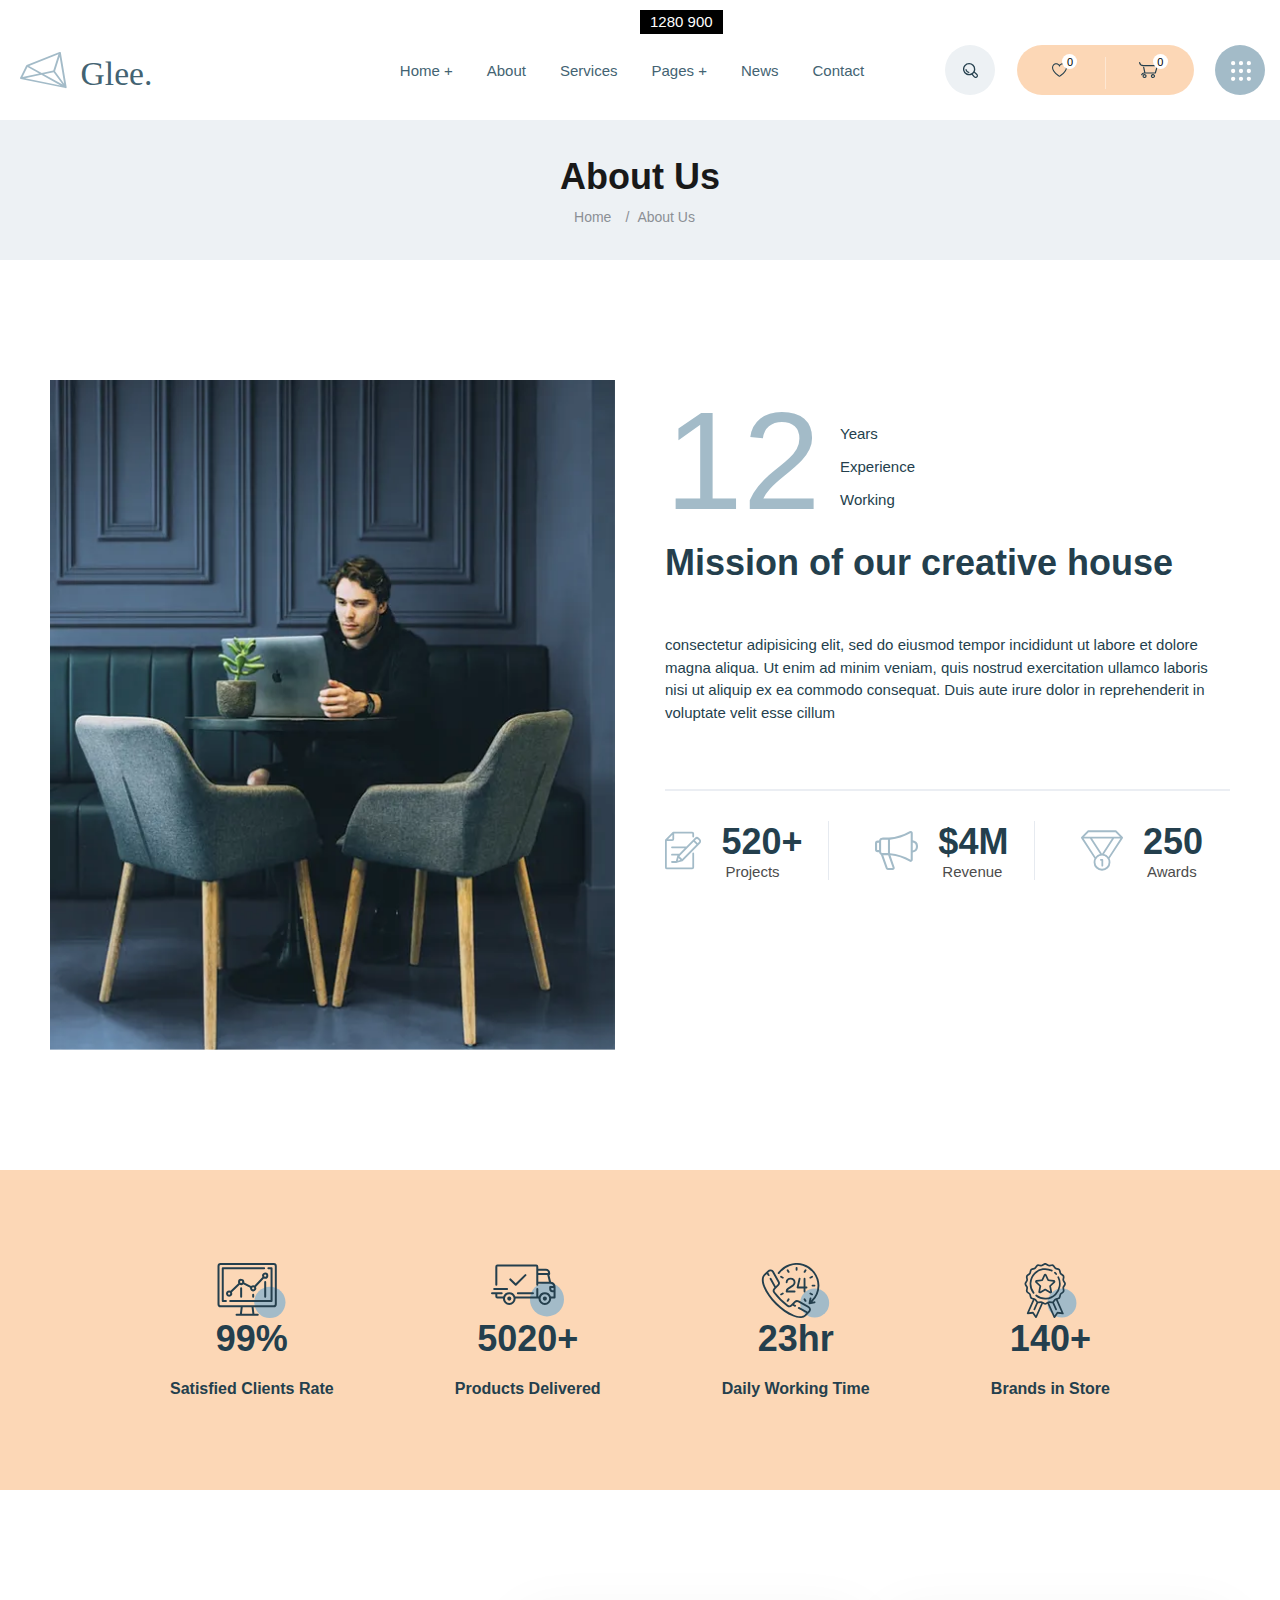
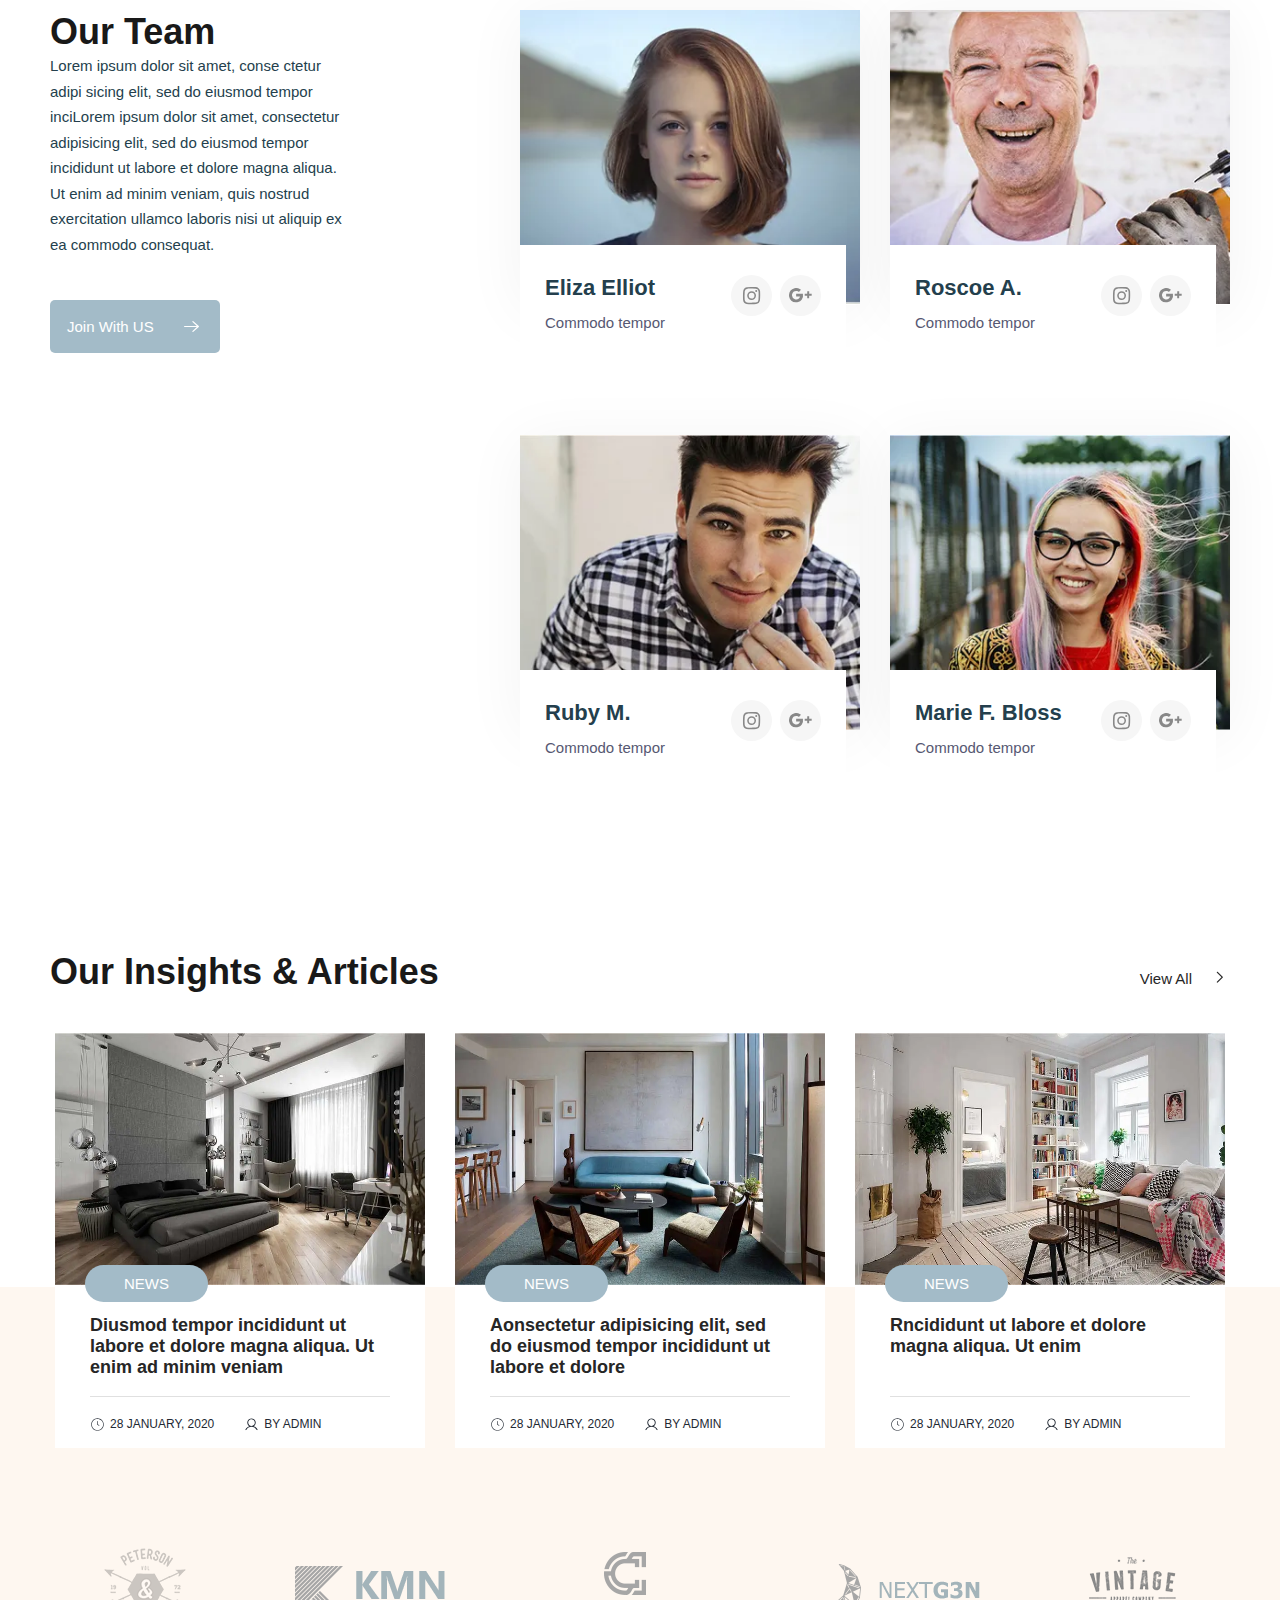
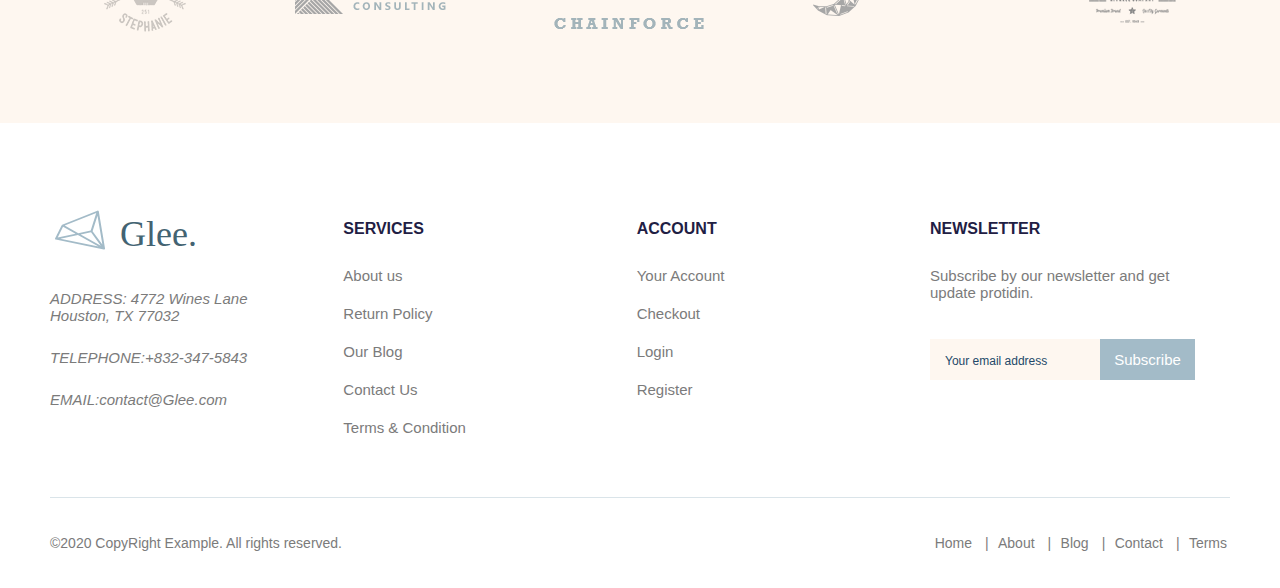
==== commit c76ac297: "Updates" ====
--- a/about.html
+++ b/about.html
@@ -31,6 +31,7 @@
       <div class="modal modal__card modal__card-heart" data-target="heart-popup">
         <div class="modal__card-top">
           <p class="modal__card-title">Heart</p>
+          <p class="modal__card-count-product">You have added <span>5</span> products</p>
           <button class="modal-close-btn" aria-label="close popup">
             <svg viewBox="0 0 20 20" fill="currentColor" height="1em" width="1em">
               <path
@@ -41,98 +42,6 @@
         </div>
 
         <ul class="modal__card-list">
-          <li class="modal__card-item">
-            <div class="modal__card-wrap">
-              <picture>
-                <source srcset="images/product/chair-1.webp" type="image/webp">
-                <source srcset="images/product/chair-1.avif" type="image/avif">
-                <img class="categories-item__img" src="images/product/chair-1.jpg" alt="chair images">
-              </picture>
-              <div class="modal__card-content product-one__content">
-                <h2 class="modal__card-title product-one__title">
-                  Pendant lamp
-                </h2>
-                <div class="modal__card-star product-one__star">
-                  <div class="star" data-rateyo-rating="4"></div>
-                </div>
-                <div class="modal__card-price product-one__price" data-price="23">
-                  23 <span>$</span>
-                </div>
-                <form class="modal__card-form product-one__form" action="#">
-                  <button class="modal__card-btn product-one__btn" type="submit">Add to cart</button>
-                </form>
-              </div>
-            </div>
-          </li>
-          <li class="modal__card-item">
-            <div class="modal__card-wrap">
-              <picture>
-                <source srcset="images/product/chair-2.webp" type="image/webp">
-                <source srcset="images/product/chair-2.avif" type="image/avif">
-                <img class="categories-item__img" src="images/product/chair-2.jpg" alt="chair images">
-              </picture>
-              <div class="modal__card-content product-one__content">
-                <h2 class="modal__card-title product-one__title">
-                  Pendant lamp
-                </h2>
-                <div class="modal__card-star product-one__star">
-                  <div class="star" data-rateyo-rating="4"></div>
-                </div>
-                <div class="modal__card-price product-one__price" data-price="23">
-                  23 <span>$</span>
-                </div>
-                <form class="modal__card-form product-one__form" action="#">
-                  <button class="modal__card-btn product-one__btn" type="submit">Add to cart</button>
-                </form>
-              </div>
-            </div>
-          </li>
-          <li class="modal__card-item">
-            <div class="modal__card-wrap">
-              <picture>
-                <source srcset="images/product/chair-3.webp" type="image/webp">
-                <source srcset="images/product/chair-3.avif" type="image/avif">
-                <img class="categories-item__img" src="images/product/chair-3.jpg" alt="chair images">
-              </picture>
-              <div class="modal__card-content product-one__content">
-                <h2 class="modal__card-title product-one__title">
-                  Pendant lamp
-                </h2>
-                <div class="modal__card-star product-one__star">
-                  <div class="star" data-rateyo-rating="4"></div>
-                </div>
-                <div class="modal__card-price product-one__price" data-price="23">
-                  23 <span>$</span>
-                </div>
-                <form class="modal__card-form product-one__form" action="#">
-                  <button class="modal__card-btn product-one__btn" type="submit">Add to cart</button>
-                </form>
-              </div>
-            </div>
-          </li>
-          <li class="modal__card-item">
-            <div class="modal__card-wrap">
-              <picture>
-                <source srcset="images/product/chair-8.webp" type="image/webp">
-                <source srcset="images/product/chair-8.avif" type="image/avif">
-                <img class="categories-item__img" src="images/product/chair-8.jpg" alt="chair images">
-              </picture>
-              <div class="modal__card-content product-one__content">
-                <h2 class="modal__card-title product-one__title">
-                  Pendant lamp
-                </h2>
-                <div class="modal__card-star product-one__star">
-                  <div class="star" data-rateyo-rating="4"></div>
-                </div>
-                <div class="modal__card-price product-one__price" data-price="23">
-                  23 <span>$</span>
-                </div>
-                <form class="modal__card-form product-one__form" action="#">
-                  <button class="modal__card-btn product-one__btn" type="submit">Add to cart</button>
-                </form>
-              </div>
-            </div>
-          </li>
 
         </ul>
       </div>
@@ -140,7 +49,7 @@
       <div class="modal modal__card modal__card-cart" data-target="cart-popup">
         <div class="modal__card-top">
           <p class="modal__card-title">Cart</p>
-          <p class="modal__card-cart-count-product">You have added <span>5</span> products</p>
+          <p class="modal__card-count-product">You have added <span>5</span> products</p>
 
           <button class="modal-close-btn" aria-label="close popup">
             <svg viewBox="0 0 20 20" fill="currentColor" height="1em" width="1em">
@@ -150,130 +59,7 @@
             </svg>
           </button>
         </div>
-        <ul class="modal__card-list modal__card-list-cart">
-          <!-- <li class="modal__card-item">
-            <div class="modal__card-wrap">
-              <div class="modal__card-info">
-                <div class="modal__card-img-box">
-                  <picture>
-                    <source srcset="images/product/chair-7.webp" type="image/webp">
-                    <source srcset="images/product/chair-7.avif" type="image/avif">
-                    <img class="modal__card-img" src="images/product/chair-7.jpg" alt="chair images">
-                  </picture>
-                </div>
-                <div class="modal__card-content">
-                  <h2 class="modal__card-title product-one__title">
-                    Pendant lamp
-                  </h2>
-    
-                  <div class="modal__card-price product-one__price">
-                    <span class="modal__card-price-number" data-price="23">23</span>
-                    <span class="modal__card-price-currency">$</span>
-                  </div>
-
-                </div>
-              </div>
-              <form class="modal__card-form product-one__form" action="#">
-                <div class="my-number">
-                  <button class="my-number__minus my-number__button">-</button>
-                  <input class="my-number__input" pattern="-?\d*" type="number" value="1" min="1" max="20">
-                  <button class="my-number__plus my-number__button">+</button>
-                </div>
-
-                <button class="modal__card-btn product-one__btn" type="submit">Add to cart</button>
-              </form>
-            </div>
-          </li>
-          <li class="modal__card-item">
-            <div class="modal__card-wrap">
-              <div class="modal__card-info">
-                <div class="modal__card-img-box">
-                  <picture>
-                    <source srcset="images/product/chair-5.webp" type="image/webp">
-                    <source srcset="images/product/chair-5.avif" type="image/avif">
-                    <img class="modal__card-img" src="images/product/chair-5.jpg" alt="chair images">
-                  </picture>
-                </div>
-                <div class="modal__card-content">
-                  <h2 class="modal__card-title product-one__title">
-                    Pendant lamp
-                  </h2>
-                  <div class="modal__card-price product-one__price">
-                    <span class="modal__card-price-number" data-price="23">23</span>
-                    <span class="modal__card-price-currency">$</span>
-                  </div>
-                </div>
-              </div>
-              <form class="modal__card-form product-one__form" action="#">
-                <div class="my-number">
-                  <button class="my-number__minus my-number__button">-</button>
-                  <input class="my-number__input" pattern="-?\d*" type="number" value="1" min="1" max="20">
-                  <button class="my-number__plus my-number__button">+</button>
-                </div>
-                <button class="modal__card-btn product-one__btn" type="submit">Add to cart</button>
-              </form>
-            </div>
-          </li>
-          <li class="modal__card-item">
-            <div class="modal__card-wrap">
-              <div class="modal__card-info">
-                <div class="modal__card-img-box">
-                  <picture>
-                    <source srcset="images/product/chair-3.webp" type="image/webp">
-                    <source srcset="images/product/chair-3.avif" type="image/avif">
-                    <img class="modal__card-img" src="images/product/chair-3.jpg" alt="chair images">
-                  </picture>
-                </div>
-                <div class="modal__card-content">
-                  <h2 class="modal__card-title product-one__title">
-                    Pendant lamp
-                  </h2>
-                  <div class="modal__card-price product-one__price">
-                    <span class="modal__card-price-number" data-price="23">23</span>
-                    <span class="modal__card-price-currency">$</span>
-                  </div>
-                </div>
-              </div>
-              <form class="modal__card-form product-one__form" action="#">
-                <div class="my-number">
-                  <button class="my-number__minus my-number__button">-</button>
-                  <input class="my-number__input" pattern="-?\d*" type="number" value="1" min="1" max="20">
-                  <button class="my-number__plus my-number__button">+</button>
-                </div>
-                <button class="modal__card-btn product-one__btn" type="submit">Add to cart</button>
-              </form>
-            </div>
-          </li>
-          <li class="modal__card-item">
-            <div class="modal__card-wrap">
-              <div class="modal__card-info">
-                <div class="modal__card-img-box">
-                  <picture>
-                    <source srcset="images/product/chair-6.webp" type="image/webp">
-                    <source srcset="images/product/chair-6.avif" type="image/avif">
-                    <img class="modal__card-img" src="images/product/chair-6.jpg" alt="chair images">
-                  </picture>
-                </div>
-                <div class="modal__card-content">
-                  <h2 class="modal__card-title product-one__title">
-                    Pendant lamp
-                  </h2>
-                  <div class="modal__card-price product-one__price">
-                    <span class="modal__card-price-number" data-price="23">23</span>
-                    <span class="modal__card-price-currency">$</span>
-                  </div>
-                </div>
-              </div>
-              <form class="modal__card-form product-one__form" action="#">
-                <div class="my-number">
-                  <button class="my-number__minus my-number__button">-</button>
-                  <input class="my-number__input" pattern="-?\d*" type="number" value="1" min="1" max="20">
-                  <button class="my-number__plus my-number__button">+</button>
-                </div>
-                <button class="modal__card-btn product-one__btn" type="submit">Add to cart</button>
-              </form>
-            </div>
-          </li> -->
+        <ul class="modal__card-list">
         </ul>
         <div class="modal__card-bottom">
           <button class="modal__card-shopping">continue shopping</button>
--- a/css/style.min.css
+++ b/css/style.min.css
@@ -1 +1 @@
-html{-webkit-box-sizing:border-box;box-sizing:border-box}*,*::after,*::before{-webkit-box-sizing:inherit;box-sizing:inherit}ul,ol{padding:0}ul{list-style:none}body,h1,h2,h3,h4,h5,h6,p,ul,ol,li,figure,figcaption,blockquote,dl,dd{margin:0}img{max-width:100%;display:block}input,button,textarea,select{font:inherit}a{text-decoration:none;cursor:pointer;color:#262626}button{cursor:pointer;background-color:rgba(0,0,0,0);border-color:rgba(0,0,0,0);padding:0;margin:0}input[type=number]::-webkit-outer-spin-button,input[type=number]::-webkit-inner-spin-button{-webkit-appearance:none}input[type=number],input[type=number]:hover,input[type=number]:focus{-webkit-appearance:none;appearance:none;-moz-appearance:textfield}.footer .footer-top__title,.contact__info-item-title,.contact__info-title,.filter__title-text,.ourteam__item-title,.statistics__item-text,.about-us__title,.blog__item-title,.design__item-type,.design__item-title,.design__item,.blurb__item-title,.categories-item__prise,.title{font-family:"DMSans-Bold",sans-serif;font-weight:700}.categories-item__title{font-family:"DMSans-Regular",sans-serif;font-weight:400}.product-tabs__top,.blog-one__creator-name,.blog-one__text h3,.blog-one__text h4,.comments__content-name,.comments__title,.comments-form__title,.terms__title-info,.terms__title,.mold__btn-create,.mold__btn,.about-us__years,.top-slider__title,.menu__list-link,body{font-family:"Rubik-Medium",sans-serif;font-weight:500}.footer .footer-top,.product-tabs__content-item-text,.product-info__text,.product-info__title,.jq-number__field input,.product-one__btn,.product-one__text,.product-one__price,.product-one__title,.contact__info-text,.contact__info-subtitle,.contact-form__textarea,.contact-form__text-input,.blog-one__tags a,.blog-one__tags span,.blog-one__share span,.blog-one__creator-text,.blog-one__text blockquote,.blog-one__text p,.blog-one__text h2,.recent-posts__data,.recent-posts__title-link,.blog-page__item-title,.blog-page__item-time,.comments__content-text,.comments__content-data,.comments-form__textarea,.comments-form__text-input,.filter-recent__price,.filter-recent__text,.filter-brand__num,.filter-brand__text,.filter-category__text,.shop-content-item-text,.shop-content-item-prise,.shop-content-item-title,.terms__info,.terms__text,.ourteam__item-text,.about-us__text,.about-us__time-left p,.blog__box,.blurb__item-text,.top-slider__text,.menu__list-link:hover,.pagination__link,.pagination__prev,.pagination__next,.modal__card-submit,.modal__card-shopping{font-family:"Rubik-Regular",sans-serif;font-weight:400}.footer .footer-top__form-btn,.product-one__btn,.contact-form__btn,.comments-form__btn,.top-slider__link{background-color:#a3bbc8;border:none;cursor:pointer;color:#fff;margin-left:-4px}.filter-brand__input,.filter-category__input{width:1px;height:1px;overflow:hidden;clip:rect(0 0 0 0);position:absolute}@font-face{font-family:DMSans-Bold;font-weight:700;font-style:normal;src:local("DMSans-Bold"),url("../fonts/DMSans-Bold.woff2") format("embedded-opentype"),url("../fonts/DMSans-Bold.woff") format("embedded-opentype");font-display:swap}@font-face{font-family:DMSans-Regular;font-weight:400;font-style:normal;src:local("DMSans-Regular"),url("../fonts/DMSans-Regular.woff2") format("embedded-opentype"),url("../fonts/DMSans-Regular.woff") format("embedded-opentype");font-display:swap}@font-face{font-family:Rubik-Medium;font-weight:500;font-style:normal;src:local("Rubik-Medium"),url("../fonts/Rubik-Medium.woff2") format("embedded-opentype"),url("../fonts/Rubik-Medium.woff") format("embedded-opentype");font-display:swap}@font-face{font-family:Rubik-Regular;font-weight:400;font-style:normal;src:local("Rubik-Regular"),url("../fonts/Rubik-Regular.woff2") format("embedded-opentype"),url("../fonts/Rubik-Regular.woff") format("embedded-opentype");font-display:swap}.slick-slider{position:relative;display:block;-webkit-box-sizing:border-box;box-sizing:border-box;-webkit-touch-callout:none;-webkit-user-select:none;-moz-user-select:none;-ms-user-select:none;user-select:none;-ms-touch-action:pan-y;touch-action:pan-y;-webkit-tap-highlight-color:rgba(0,0,0,0)}.slick-list{position:relative;overflow:hidden;display:block;margin:0;padding:0}.slick-list:focus{outline:none}.slick-list.dragging{cursor:pointer;cursor:hand}.slick-slider .slick-track,.slick-slider .slick-list{-webkit-transform:translate3d(0, 0, 0);-ms-transform:translate3d(0, 0, 0);transform:translate3d(0, 0, 0)}.slick-track{position:relative;left:0;top:0;display:block;margin-left:auto;margin-right:auto}.slick-track:before,.slick-track:after{content:"";display:table}.slick-track:after{clear:both}.slick-loading .slick-track{visibility:hidden}.slick-slide{float:left;height:100%;min-height:1px;display:none}[dir=rtl] .slick-slide{float:right}.slick-slide img{display:block}.slick-slide.slick-loading img{display:none}.slick-slide.dragging img{pointer-events:none}.slick-initialized .slick-slide{display:block}.slick-loading .slick-slide{visibility:hidden}.slick-vertical .slick-slide{display:block;height:auto;border:1px solid rgba(0,0,0,0)}.slick-arrow.slick-hidden{display:none}body.compensate-for-scrollbar{overflow:hidden}.fancybox-active{height:auto}.fancybox-is-hidden{left:-9999px;margin:0;position:absolute !important;top:-9999px;visibility:hidden}.fancybox-container{-webkit-backface-visibility:hidden;height:100%;left:0;outline:none;position:fixed;-webkit-tap-highlight-color:transparent;top:0;-ms-touch-action:manipulation;touch-action:manipulation;-webkit-transform:translateZ(0);transform:translateZ(0);width:100%;z-index:99992}.fancybox-container *{-webkit-box-sizing:border-box;box-sizing:border-box}.fancybox-outer,.fancybox-inner,.fancybox-bg,.fancybox-stage{bottom:0;left:0;position:absolute;right:0;top:0}.fancybox-outer{-webkit-overflow-scrolling:touch;overflow-y:auto}.fancybox-bg{background:rgb(30, 30, 30);opacity:0;-webkit-transition-duration:inherit;transition-duration:inherit;-webkit-transition-property:opacity;transition-property:opacity;-webkit-transition-timing-function:cubic-bezier(0.47, 0, 0.74, 0.71);transition-timing-function:cubic-bezier(0.47, 0, 0.74, 0.71)}.fancybox-is-open .fancybox-bg{opacity:.9;-webkit-transition-timing-function:cubic-bezier(0.22, 0.61, 0.36, 1);transition-timing-function:cubic-bezier(0.22, 0.61, 0.36, 1)}.fancybox-infobar,.fancybox-toolbar,.fancybox-caption,.fancybox-navigation .fancybox-button{direction:ltr;opacity:0;position:absolute;-webkit-transition:opacity .25s ease,visibility 0s ease .25s;transition:opacity .25s ease,visibility 0s ease .25s;visibility:hidden;z-index:99997}.fancybox-show-infobar .fancybox-infobar,.fancybox-show-toolbar .fancybox-toolbar,.fancybox-show-caption .fancybox-caption,.fancybox-show-nav .fancybox-navigation .fancybox-button{opacity:1;-webkit-transition:opacity .25s ease 0s,visibility 0s ease 0s;transition:opacity .25s ease 0s,visibility 0s ease 0s;visibility:visible}.fancybox-infobar{color:#ccc;font-size:13px;-webkit-font-smoothing:subpixel-antialiased;height:44px;left:0;line-height:44px;min-width:44px;mix-blend-mode:difference;padding:0 10px;pointer-events:none;top:0;-webkit-touch-callout:none;-webkit-user-select:none;-moz-user-select:none;-ms-user-select:none;user-select:none}.fancybox-toolbar{right:0;top:0}.fancybox-stage{direction:ltr;overflow:visible;-webkit-transform:translateZ(0);transform:translateZ(0);z-index:99994}.fancybox-is-open .fancybox-stage{overflow:hidden}.fancybox-slide{-webkit-backface-visibility:hidden;display:none;height:100%;left:0;outline:none;overflow:auto;-webkit-overflow-scrolling:touch;padding:44px;position:absolute;text-align:center;top:0;-webkit-transition-property:opacity,-webkit-transform;transition-property:opacity,-webkit-transform;transition-property:transform,opacity;transition-property:transform,opacity,-webkit-transform;white-space:normal;width:100%;z-index:99994}.fancybox-slide::before{content:"";display:inline-block;font-size:0;height:100%;vertical-align:middle;width:0}.fancybox-is-sliding .fancybox-slide,.fancybox-slide--previous,.fancybox-slide--current,.fancybox-slide--next{display:block}.fancybox-slide--image{overflow:hidden;padding:44px 0}.fancybox-slide--image::before{display:none}.fancybox-slide--html{padding:6px}.fancybox-content{background:#fff;display:inline-block;margin:0;max-width:100%;overflow:auto;-webkit-overflow-scrolling:touch;padding:44px;position:relative;text-align:left;vertical-align:middle}.fancybox-slide--image .fancybox-content{-webkit-animation-timing-function:cubic-bezier(0.5, 0, 0.14, 1);animation-timing-function:cubic-bezier(0.5, 0, 0.14, 1);-webkit-backface-visibility:hidden;background:transparent;background-repeat:no-repeat;background-size:100% 100%;left:0;max-width:none;overflow:visible;padding:0;position:absolute;top:0;-ms-transform-origin:top left;-webkit-transform-origin:top left;transform-origin:top left;-webkit-transition-property:opacity,-webkit-transform;transition-property:opacity,-webkit-transform;transition-property:transform,opacity;transition-property:transform,opacity,-webkit-transform;-webkit-user-select:none;-moz-user-select:none;-ms-user-select:none;user-select:none;z-index:99995}.fancybox-can-zoomOut .fancybox-content{cursor:-webkit-zoom-out;cursor:zoom-out}.fancybox-can-zoomIn .fancybox-content{cursor:-webkit-zoom-in;cursor:zoom-in}.fancybox-can-swipe .fancybox-content,.fancybox-can-pan .fancybox-content{cursor:-webkit-grab;cursor:grab}.fancybox-is-grabbing .fancybox-content{cursor:-webkit-grabbing;cursor:grabbing}.fancybox-container [data-selectable=true]{cursor:text}.fancybox-image,.fancybox-spaceball{background:transparent;border:0;height:100%;left:0;margin:0;max-height:none;max-width:none;padding:0;position:absolute;top:0;-webkit-user-select:none;-moz-user-select:none;-ms-user-select:none;user-select:none;width:100%}.fancybox-spaceball{z-index:1}.fancybox-slide--video .fancybox-content,.fancybox-slide--map .fancybox-content,.fancybox-slide--pdf .fancybox-content,.fancybox-slide--iframe .fancybox-content{height:100%;overflow:visible;padding:0;width:100%}.fancybox-slide--video .fancybox-content{background:#000}.fancybox-slide--map .fancybox-content{background:#e5e3df}.fancybox-slide--iframe .fancybox-content{background:#fff}.fancybox-video,.fancybox-iframe{background:transparent;border:0;display:block;height:100%;margin:0;overflow:hidden;padding:0;width:100%}.fancybox-iframe{left:0;position:absolute;top:0}.fancybox-error{background:#fff;cursor:default;max-width:400px;padding:40px;width:100%}.fancybox-error p{color:#444;font-size:16px;line-height:20px;margin:0;padding:0}.fancybox-button{background:rgba(30, 30, 30, 0.6);border:0;border-radius:0;-webkit-box-shadow:none;box-shadow:none;cursor:pointer;display:inline-block;height:44px;margin:0;padding:10px;position:relative;-webkit-transition:color .2s;transition:color .2s;vertical-align:top;visibility:inherit;width:44px}.fancybox-button,.fancybox-button:visited,.fancybox-button:link{color:#ccc}.fancybox-button:hover{color:#fff}.fancybox-button:focus{outline:none}.fancybox-button.fancybox-focus{outline:1px dotted}.fancybox-button[disabled],.fancybox-button[disabled]:hover{color:#888;cursor:default;outline:none}.fancybox-button div{height:100%}.fancybox-button svg{display:block;height:100%;overflow:visible;position:relative;width:100%}.fancybox-button svg path{fill:currentColor;stroke-width:0}.fancybox-button--play svg:nth-child(2),.fancybox-button--fsenter svg:nth-child(2){display:none}.fancybox-button--pause svg:nth-child(1),.fancybox-button--fsexit svg:nth-child(1){display:none}.fancybox-progress{background:#ff5268;height:2px;left:0;position:absolute;right:0;top:0;-ms-transform:scaleX(0);-webkit-transform:scaleX(0);transform:scaleX(0);-ms-transform-origin:0;-webkit-transform-origin:0;transform-origin:0;-webkit-transition-property:-webkit-transform;transition-property:-webkit-transform;transition-property:transform;transition-property:transform, -webkit-transform;-webkit-transition-timing-function:linear;transition-timing-function:linear;z-index:99998}.fancybox-close-small{background:transparent;border:0;border-radius:0;color:#ccc;cursor:pointer;opacity:.8;padding:8px;position:absolute;right:-12px;top:-44px;z-index:401}.fancybox-close-small:hover{color:#fff;opacity:1}.fancybox-slide--html .fancybox-close-small{color:currentColor;padding:10px;right:0;top:0}.fancybox-slide--image.fancybox-is-scaling .fancybox-content{overflow:hidden}.fancybox-is-scaling .fancybox-close-small,.fancybox-is-zoomable.fancybox-can-pan .fancybox-close-small{display:none}.fancybox-navigation .fancybox-button{background-clip:content-box;height:100px;opacity:0;position:absolute;top:calc(50% - 50px);width:70px}.fancybox-navigation .fancybox-button div{padding:7px}.fancybox-navigation .fancybox-button--arrow_left{left:0;left:env(safe-area-inset-left);padding:31px 26px 31px 6px}.fancybox-navigation .fancybox-button--arrow_right{padding:31px 6px 31px 26px;right:0;right:env(safe-area-inset-right)}.fancybox-caption{background:-webkit-gradient(linear, left bottom, left top, from(rgba(0, 0, 0, 0.85)), color-stop(50%, rgba(0, 0, 0, 0.3)), color-stop(65%, rgba(0, 0, 0, 0.15)), color-stop(75.5%, rgba(0, 0, 0, 0.075)), color-stop(82.85%, rgba(0, 0, 0, 0.037)), color-stop(88%, rgba(0, 0, 0, 0.019)), to(rgba(0, 0, 0, 0)));background:linear-gradient(to top, rgba(0, 0, 0, 0.85) 0%, rgba(0, 0, 0, 0.3) 50%, rgba(0, 0, 0, 0.15) 65%, rgba(0, 0, 0, 0.075) 75.5%, rgba(0, 0, 0, 0.037) 82.85%, rgba(0, 0, 0, 0.019) 88%, rgba(0, 0, 0, 0) 100%);bottom:0;color:#eee;font-size:14px;font-weight:400;left:0;line-height:1.5;padding:75px 44px 25px 44px;pointer-events:none;right:0;text-align:center;z-index:99996}@supports(padding: max(0px)){.fancybox-caption{padding:75px max(44px,env(safe-area-inset-right)) max(25px,env(safe-area-inset-bottom)) max(44px,env(safe-area-inset-left))}}.fancybox-caption--separate{margin-top:-50px}.fancybox-caption__body{max-height:50vh;overflow:auto;pointer-events:all}.fancybox-caption a,.fancybox-caption a:link,.fancybox-caption a:visited{color:#ccc;text-decoration:none}.fancybox-caption a:hover{color:#fff;text-decoration:underline}.fancybox-loading{-webkit-animation:fancybox-rotate 1s linear infinite;animation:fancybox-rotate 1s linear infinite;background:transparent;border:4px solid #888;border-bottom-color:#fff;border-radius:50%;height:50px;left:50%;margin:-25px 0 0 -25px;opacity:.7;padding:0;position:absolute;top:50%;width:50px;z-index:99999}@-webkit-keyframes fancybox-rotate{100%{-webkit-transform:rotate(360deg);transform:rotate(360deg)}}@keyframes fancybox-rotate{100%{-webkit-transform:rotate(360deg);transform:rotate(360deg)}}.fancybox-animated{-webkit-transition-timing-function:cubic-bezier(0, 0, 0.25, 1);transition-timing-function:cubic-bezier(0, 0, 0.25, 1)}.fancybox-fx-slide.fancybox-slide--previous{opacity:0;-webkit-transform:translate3d(-100%, 0, 0);transform:translate3d(-100%, 0, 0)}.fancybox-fx-slide.fancybox-slide--next{opacity:0;-webkit-transform:translate3d(100%, 0, 0);transform:translate3d(100%, 0, 0)}.fancybox-fx-slide.fancybox-slide--current{opacity:1;-webkit-transform:translate3d(0, 0, 0);transform:translate3d(0, 0, 0)}.fancybox-fx-fade.fancybox-slide--previous,.fancybox-fx-fade.fancybox-slide--next{opacity:0;-webkit-transition-timing-function:cubic-bezier(0.19, 1, 0.22, 1);transition-timing-function:cubic-bezier(0.19, 1, 0.22, 1)}.fancybox-fx-fade.fancybox-slide--current{opacity:1}.fancybox-fx-zoom-in-out.fancybox-slide--previous{opacity:0;-webkit-transform:scale3d(1.5, 1.5, 1.5);transform:scale3d(1.5, 1.5, 1.5)}.fancybox-fx-zoom-in-out.fancybox-slide--next{opacity:0;-webkit-transform:scale3d(0.5, 0.5, 0.5);transform:scale3d(0.5, 0.5, 0.5)}.fancybox-fx-zoom-in-out.fancybox-slide--current{opacity:1;-webkit-transform:scale3d(1, 1, 1);transform:scale3d(1, 1, 1)}.fancybox-fx-rotate.fancybox-slide--previous{opacity:0;-ms-transform:rotate(-360deg);-webkit-transform:rotate(-360deg);transform:rotate(-360deg)}.fancybox-fx-rotate.fancybox-slide--next{opacity:0;-ms-transform:rotate(360deg);-webkit-transform:rotate(360deg);transform:rotate(360deg)}.fancybox-fx-rotate.fancybox-slide--current{opacity:1;-ms-transform:rotate(0deg);-webkit-transform:rotate(0deg);transform:rotate(0deg)}.fancybox-fx-circular.fancybox-slide--previous{opacity:0;-webkit-transform:scale3d(0, 0, 0) translate3d(-100%, 0, 0);transform:scale3d(0, 0, 0) translate3d(-100%, 0, 0)}.fancybox-fx-circular.fancybox-slide--next{opacity:0;-webkit-transform:scale3d(0, 0, 0) translate3d(100%, 0, 0);transform:scale3d(0, 0, 0) translate3d(100%, 0, 0)}.fancybox-fx-circular.fancybox-slide--current{opacity:1;-webkit-transform:scale3d(1, 1, 1) translate3d(0, 0, 0);transform:scale3d(1, 1, 1) translate3d(0, 0, 0)}.fancybox-fx-tube.fancybox-slide--previous{-webkit-transform:translate3d(-100%, 0, 0) scale(0.1) skew(-10deg);transform:translate3d(-100%, 0, 0) scale(0.1) skew(-10deg)}.fancybox-fx-tube.fancybox-slide--next{-webkit-transform:translate3d(100%, 0, 0) scale(0.1) skew(10deg);transform:translate3d(100%, 0, 0) scale(0.1) skew(10deg)}.fancybox-fx-tube.fancybox-slide--current{-webkit-transform:translate3d(0, 0, 0) scale(1);transform:translate3d(0, 0, 0) scale(1)}@media all and (max-height: 576px){.fancybox-slide{padding-left:6px;padding-right:6px}.fancybox-slide--image{padding:6px 0}.fancybox-close-small{right:-6px}.fancybox-slide--image .fancybox-close-small{background:#4e4e4e;color:#f2f4f6;height:36px;opacity:1;padding:6px;right:0;top:0;width:36px}.fancybox-caption{padding-left:12px;padding-right:12px}@supports(padding: max(0px)){.fancybox-caption{padding-left:max(12px,env(safe-area-inset-left));padding-right:max(12px,env(safe-area-inset-right))}}}.fancybox-share{background:#f4f4f4;border-radius:3px;max-width:90%;padding:30px;text-align:center}.fancybox-share h1{color:#222;font-size:35px;font-weight:700;margin:0 0 20px 0}.fancybox-share p{margin:0;padding:0}.fancybox-share__button{border:0;border-radius:3px;display:inline-block;font-size:14px;font-weight:700;line-height:40px;margin:0 5px 10px 5px;min-width:130px;padding:0 15px;text-decoration:none;-webkit-transition:all .2s;transition:all .2s;-webkit-user-select:none;-moz-user-select:none;-ms-user-select:none;user-select:none;white-space:nowrap}.fancybox-share__button:visited,.fancybox-share__button:link{color:#fff}.fancybox-share__button:hover{text-decoration:none}.fancybox-share__button--fb{background:#3b5998}.fancybox-share__button--fb:hover{background:#344e86}.fancybox-share__button--pt{background:#bd081d}.fancybox-share__button--pt:hover{background:#aa0719}.fancybox-share__button--tw{background:#1da1f2}.fancybox-share__button--tw:hover{background:#0d95e8}.fancybox-share__button svg{height:25px;margin-right:7px;position:relative;top:-1px;vertical-align:middle;width:25px}.fancybox-share__button svg path{fill:#fff}.fancybox-share__input{background:transparent;border:0;border-bottom:1px solid #d7d7d7;border-radius:0;color:#5d5b5b;font-size:14px;margin:10px 0 0 0;outline:none;padding:10px 15px;width:100%}.fancybox-thumbs{background:#ddd;bottom:0;display:none;margin:0;-webkit-overflow-scrolling:touch;-ms-overflow-style:-ms-autohiding-scrollbar;padding:2px 2px 4px 2px;position:absolute;right:0;-webkit-tap-highlight-color:rgba(0, 0, 0, 0);top:0;width:212px;z-index:99995}.fancybox-thumbs-x{overflow-x:auto;overflow-y:hidden}.fancybox-show-thumbs .fancybox-thumbs{display:block}.fancybox-show-thumbs .fancybox-inner{right:212px}.fancybox-thumbs__list{font-size:0;height:100%;list-style:none;margin:0;overflow-x:hidden;overflow-y:auto;padding:0;position:absolute;position:relative;white-space:nowrap;width:100%}.fancybox-thumbs-x .fancybox-thumbs__list{overflow:hidden}.fancybox-thumbs-y .fancybox-thumbs__list::-webkit-scrollbar{width:7px}.fancybox-thumbs-y .fancybox-thumbs__list::-webkit-scrollbar-track{background:#fff;border-radius:10px;-webkit-box-shadow:inset 0 0 6px rgba(0, 0, 0, 0.3);box-shadow:inset 0 0 6px rgba(0, 0, 0, 0.3)}.fancybox-thumbs-y .fancybox-thumbs__list::-webkit-scrollbar-thumb{background:#2a2a2a;border-radius:10px}.fancybox-thumbs__list a{-webkit-backface-visibility:hidden;backface-visibility:hidden;background-color:rgba(0, 0, 0, 0.1);background-position:center center;background-repeat:no-repeat;background-size:cover;cursor:pointer;float:left;height:75px;margin:2px;max-height:calc(100% - 8px);max-width:calc(50% - 4px);outline:none;overflow:hidden;padding:0;position:relative;-webkit-tap-highlight-color:transparent;width:100px}.fancybox-thumbs__list a::before{border:6px solid #ff5268;bottom:0;content:"";left:0;opacity:0;position:absolute;right:0;top:0;-webkit-transition:all .2s cubic-bezier(0.25, 0.46, 0.45, 0.94);transition:all .2s cubic-bezier(0.25, 0.46, 0.45, 0.94);z-index:99991}.fancybox-thumbs__list a:focus::before{opacity:.5}.fancybox-thumbs__list a.fancybox-thumbs-active::before{opacity:1}@media all and (max-width: 576px){.fancybox-thumbs{width:110px}.fancybox-show-thumbs .fancybox-inner{right:110px}.fancybox-thumbs__list a{max-width:calc(100% - 10px)}}.irs{position:relative;display:block;-webkit-touch-callout:none;-webkit-user-select:none;-moz-user-select:none;-ms-user-select:none;user-select:none;font-size:12px;font-family:Arial,sans-serif}.irs-line{position:relative;display:block;overflow:hidden;outline:none !important}.irs-bar{position:absolute;display:block;left:0;width:0}.irs-shadow{position:absolute;display:none;left:0;width:0}.irs-handle{position:absolute;display:block;-webkit-box-sizing:border-box;box-sizing:border-box;cursor:default;z-index:1}.irs-handle.type_last{z-index:2}.irs-min,.irs-max{position:absolute;display:block;cursor:default}.irs-min{left:0}.irs-max{right:0}.irs-from,.irs-to,.irs-single{position:absolute;display:block;top:0;left:0;cursor:default;white-space:nowrap}.irs-grid{position:absolute;display:none;bottom:0;left:0;width:100%;height:20px}.irs-with-grid .irs-grid{display:block}.irs-grid-pol{position:absolute;top:0;left:0;width:1px;height:8px;background:#000}.irs-grid-pol.small{height:4px}.irs-grid-text{position:absolute;bottom:0;left:0;white-space:nowrap;text-align:center;font-size:9px;line-height:9px;padding:0 3px;color:#000}.irs-disable-mask{position:absolute;display:block;top:0;left:-1%;width:102%;height:100%;cursor:default;background:rgba(0, 0, 0, 0);z-index:2}.lt-ie9 .irs-disable-mask{background:#000;filter:alpha(opacity=0);cursor:not-allowed}.irs-disabled{opacity:.4}.irs-hidden-input{position:absolute !important;display:block !important;top:0 !important;left:0 !important;width:0 !important;height:0 !important;font-size:0 !important;line-height:0 !important;padding:0 !important;margin:0 !important;overflow:hidden;outline:none !important;z-index:-9999 !important;background:none !important;border-style:solid !important;border-color:transparent !important}.irs--flat{height:40px}.irs--flat.irs-with-grid{height:60px}.irs--flat .irs-line{top:25px;height:12px;background-color:#e1e4e9;border-radius:4px}.irs--flat .irs-bar{top:25px;height:12px;background-color:#ed5565}.irs--flat .irs-bar--single{border-radius:4px 0 0 4px}.irs--flat .irs-shadow{height:1px;bottom:16px;background-color:#e1e4e9}.irs--flat .irs-handle{top:22px;width:16px;height:18px;background-color:transparent}.irs--flat .irs-handle>i:first-child{position:absolute;display:block;top:0;left:50%;width:2px;height:100%;margin-left:-1px;background-color:#da4453}.irs--flat .irs-handle.state_hover>i:first-child,.irs--flat .irs-handle:hover>i:first-child{background-color:#a43540}.irs--flat .irs-min,.irs--flat .irs-max{top:0;padding:1px 3px;color:#999;font-size:10px;line-height:1.333;text-shadow:none;background-color:#e1e4e9;border-radius:4px}.irs--flat .irs-from,.irs--flat .irs-to,.irs--flat .irs-single{color:white;font-size:10px;line-height:1.333;text-shadow:none;padding:1px 5px;background-color:#ed5565;border-radius:4px}.irs--flat .irs-from:before,.irs--flat .irs-to:before,.irs--flat .irs-single:before{position:absolute;display:block;content:"";bottom:-6px;left:50%;width:0;height:0;margin-left:-3px;overflow:hidden;border:3px solid transparent;border-top-color:#ed5565}.irs--flat .irs-grid-pol{background-color:#e1e4e9}.irs--flat .irs-grid-text{color:#999}.irs--big{height:55px}.irs--big.irs-with-grid{height:70px}.irs--big .irs-line{top:33px;height:12px;background-color:white;background:-webkit-gradient(linear, left top, left bottom, color-stop(-50%, #ddd), color-stop(150%, white));background:linear-gradient(to bottom, #ddd -50%, white 150%);border:1px solid #ccc;border-radius:12px}.irs--big .irs-bar{top:33px;height:12px;background-color:#92bce0;border:1px solid #428bca;background:-webkit-gradient(linear, left top, left bottom, from(#ffffff), color-stop(30%, #428bca), to(#b9d4ec));background:linear-gradient(to bottom, #ffffff 0%, #428bca 30%, #b9d4ec 100%);-webkit-box-shadow:inset 0 0 1px 1px rgba(255, 255, 255, 0.5);box-shadow:inset 0 0 1px 1px rgba(255, 255, 255, 0.5)}.irs--big .irs-bar--single{border-radius:12px 0 0 12px}.irs--big .irs-shadow{height:1px;bottom:16px;background-color:rgba(66, 139, 202, 0.5)}.irs--big .irs-handle{top:25px;width:30px;height:30px;border:1px solid rgba(0, 0, 0, 0.3);background-color:#cbcfd5;background:-webkit-gradient(linear, left top, left bottom, from(white), color-stop(30%, #B4B9BE), to(white));background:linear-gradient(to bottom, white 0%, #B4B9BE 30%, white 100%);-webkit-box-shadow:1px 1px 2px rgba(0, 0, 0, 0.2),inset 0 0 3px 1px white;box-shadow:1px 1px 2px rgba(0, 0, 0, 0.2),inset 0 0 3px 1px white;border-radius:30px}.irs--big .irs-handle.state_hover,.irs--big .irs-handle:hover{border-color:rgba(0, 0, 0, 0.45);background-color:#939ba7;background:-webkit-gradient(linear, left top, left bottom, from(white), color-stop(30%, #919BA5), to(white));background:linear-gradient(to bottom, white 0%, #919BA5 30%, white 100%)}.irs--big .irs-min,.irs--big .irs-max{top:0;padding:1px 5px;color:white;text-shadow:none;background-color:#9f9f9f;border-radius:3px}.irs--big .irs-from,.irs--big .irs-to,.irs--big .irs-single{color:white;text-shadow:none;padding:1px 5px;background-color:#428bca;background:-webkit-gradient(linear, left top, left bottom, from(#428bca), to(#3071a9));background:linear-gradient(to bottom, #428bca 0%, #3071a9 100%);border-radius:3px}.irs--big .irs-grid-pol{background-color:#428bca}.irs--big .irs-grid-text{color:#428bca}.irs--modern{height:55px}.irs--modern.irs-with-grid{height:55px}.irs--modern .irs-line{top:25px;height:5px;background-color:#d1d6e0;background:-webkit-gradient(linear, left top, left bottom, from(#e0e4ea), to(#d1d6e0));background:linear-gradient(to bottom, #e0e4ea 0%, #d1d6e0 100%);border:1px solid #a3adc1;border-bottom-width:0;border-radius:5px}.irs--modern .irs-bar{top:25px;height:5px;background:#20b426;background:-webkit-gradient(linear, left top, left bottom, from(#20b426), to(#18891d));background:linear-gradient(to bottom, #20b426 0%, #18891d 100%)}.irs--modern .irs-bar--single{border-radius:5px 0 0 5px}.irs--modern .irs-shadow{height:1px;bottom:21px;background-color:rgba(209, 214, 224, 0.5)}.irs--modern .irs-handle{top:37px;width:12px;height:13px;border:1px solid #a3adc1;border-top-width:0;-webkit-box-shadow:1px 1px 1px rgba(0, 0, 0, 0.1);box-shadow:1px 1px 1px rgba(0, 0, 0, 0.1);border-radius:0 0 3px 3px}.irs--modern .irs-handle>i:nth-child(1){position:absolute;display:block;top:-4px;left:1px;width:6px;height:6px;border:1px solid #a3adc1;background:white;-webkit-transform:rotate(45deg);-ms-transform:rotate(45deg);transform:rotate(45deg)}.irs--modern .irs-handle>i:nth-child(2){position:absolute;display:block;-webkit-box-sizing:border-box;box-sizing:border-box;top:0;left:0;width:10px;height:12px;background:#e9e6e6;background:-webkit-gradient(linear, left top, left bottom, from(white), to(#e9e6e6));background:linear-gradient(to bottom, white 0%, #e9e6e6 100%);border-radius:0 0 3px 3px}.irs--modern .irs-handle>i:nth-child(3){position:absolute;display:block;-webkit-box-sizing:border-box;box-sizing:border-box;top:3px;left:3px;width:4px;height:5px;border-left:1px solid #a3adc1;border-right:1px solid #a3adc1}.irs--modern .irs-handle.state_hover,.irs--modern .irs-handle:hover{border-color:#7685a2;background:#c3c7cd;background:-webkit-gradient(linear, left top, left bottom, from(#ffffff), color-stop(30%, #919ba5), to(#ffffff));background:linear-gradient(to bottom, #ffffff 0%, #919ba5 30%, #ffffff 100%)}.irs--modern .irs-handle.state_hover>i:nth-child(1),.irs--modern .irs-handle:hover>i:nth-child(1){border-color:#7685a2}.irs--modern .irs-handle.state_hover>i:nth-child(3),.irs--modern .irs-handle:hover>i:nth-child(3){border-color:#48536a}.irs--modern .irs-min,.irs--modern .irs-max{top:0;font-size:10px;line-height:1.333;text-shadow:none;padding:1px 5px;color:white;background-color:#d1d6e0;border-radius:5px}.irs--modern .irs-from,.irs--modern .irs-to,.irs--modern .irs-single{font-size:10px;line-height:1.333;text-shadow:none;padding:1px 5px;background-color:#20b426;color:white;border-radius:5px}.irs--modern .irs-from:before,.irs--modern .irs-to:before,.irs--modern .irs-single:before{position:absolute;display:block;content:"";bottom:-6px;left:50%;width:0;height:0;margin-left:-3px;overflow:hidden;border:3px solid transparent;border-top-color:#20b426}.irs--modern .irs-grid{height:25px}.irs--modern .irs-grid-pol{background-color:#dedede}.irs--modern .irs-grid-text{color:silver;font-size:13px}.irs--sharp{height:50px;font-size:12px;line-height:1}.irs--sharp.irs-with-grid{height:57px}.irs--sharp .irs-line{top:30px;height:2px;background-color:black;border-radius:2px}.irs--sharp .irs-bar{top:30px;height:2px;background-color:#ee22fa}.irs--sharp .irs-bar--single{border-radius:2px 0 0 2px}.irs--sharp .irs-shadow{height:1px;bottom:21px;background-color:rgba(0, 0, 0, 0.5)}.irs--sharp .irs-handle{top:25px;width:10px;height:10px;background-color:#a804b2}.irs--sharp .irs-handle>i:first-child{position:absolute;display:block;top:100%;left:0;width:0;height:0;border:5px solid transparent;border-top-color:#a804b2}.irs--sharp .irs-handle.state_hover,.irs--sharp .irs-handle:hover{background-color:black}.irs--sharp .irs-handle.state_hover>i:first-child,.irs--sharp .irs-handle:hover>i:first-child{border-top-color:black}.irs--sharp .irs-min,.irs--sharp .irs-max{color:white;font-size:14px;line-height:1;top:0;padding:3px 4px;opacity:.4;background-color:#a804b2;border-radius:2px}.irs--sharp .irs-from,.irs--sharp .irs-to,.irs--sharp .irs-single{font-size:14px;line-height:1;text-shadow:none;padding:3px 4px;background-color:#a804b2;color:white;border-radius:2px}.irs--sharp .irs-from:before,.irs--sharp .irs-to:before,.irs--sharp .irs-single:before{position:absolute;display:block;content:"";bottom:-6px;left:50%;width:0;height:0;margin-left:-3px;overflow:hidden;border:3px solid transparent;border-top-color:#a804b2}.irs--sharp .irs-grid{height:25px}.irs--sharp .irs-grid-pol{background-color:#dedede}.irs--sharp .irs-grid-text{color:silver;font-size:13px}.irs--round{height:50px}.irs--round.irs-with-grid{height:65px}.irs--round .irs-line{top:36px;height:4px;background-color:#dee4ec;border-radius:4px}.irs--round .irs-bar{top:36px;height:4px;background-color:#006cfa}.irs--round .irs-bar--single{border-radius:4px 0 0 4px}.irs--round .irs-shadow{height:4px;bottom:21px;background-color:rgba(222, 228, 236, 0.5)}.irs--round .irs-handle{top:26px;width:24px;height:24px;border:4px solid #006cfa;background-color:white;border-radius:24px;-webkit-box-shadow:0 1px 3px rgba(0, 0, 255, 0.3);box-shadow:0 1px 3px rgba(0, 0, 255, 0.3)}.irs--round .irs-handle.state_hover,.irs--round .irs-handle:hover{background-color:#f0f6ff}.irs--round .irs-min,.irs--round .irs-max{color:#333;font-size:14px;line-height:1;top:0;padding:3px 5px;background-color:rgba(0, 0, 0, 0.1);border-radius:4px}.irs--round .irs-from,.irs--round .irs-to,.irs--round .irs-single{font-size:14px;line-height:1;text-shadow:none;padding:3px 5px;background-color:#006cfa;color:white;border-radius:4px}.irs--round .irs-from:before,.irs--round .irs-to:before,.irs--round .irs-single:before{position:absolute;display:block;content:"";bottom:-6px;left:50%;width:0;height:0;margin-left:-3px;overflow:hidden;border:3px solid transparent;border-top-color:#006cfa}.irs--round .irs-grid{height:25px}.irs--round .irs-grid-pol{background-color:#dedede}.irs--round .irs-grid-text{color:silver;font-size:13px}.irs--square{height:50px}.irs--square.irs-with-grid{height:60px}.irs--square .irs-line{top:31px;height:4px;background-color:#dedede}.irs--square .irs-bar{top:31px;height:4px;background-color:black}.irs--square .irs-shadow{height:2px;bottom:21px;background-color:#dedede}.irs--square .irs-handle{top:25px;width:16px;height:16px;border:3px solid black;background-color:white;-webkit-transform:rotate(45deg);-ms-transform:rotate(45deg);transform:rotate(45deg)}.irs--square .irs-handle.state_hover,.irs--square .irs-handle:hover{background-color:#f0f6ff}.irs--square .irs-min,.irs--square .irs-max{color:#333;font-size:14px;line-height:1;top:0;padding:3px 5px;background-color:rgba(0, 0, 0, 0.1)}.irs--square .irs-from,.irs--square .irs-to,.irs--square .irs-single{font-size:14px;line-height:1;text-shadow:none;padding:3px 5px;background-color:black;color:white}.irs--square .irs-grid{height:25px}.irs--square .irs-grid-pol{background-color:#dedede}.irs--square .irs-grid-text{color:silver;font-size:11px}.jq-ry-container{position:relative;padding:0 5px;line-height:0;display:block;cursor:pointer;-webkit-box-sizing:content-box;box-sizing:content-box;direction:ltr}.jq-ry-container[readonly=readonly]{cursor:default}.jq-ry-container>.jq-ry-group-wrapper{position:relative;width:100%}.jq-ry-container>.jq-ry-group-wrapper>.jq-ry-group{position:relative;line-height:0;z-index:10;white-space:nowrap}.jq-ry-container>.jq-ry-group-wrapper>.jq-ry-group>svg{display:inline-block}.jq-ry-container>.jq-ry-group-wrapper>.jq-ry-group.jq-ry-normal-group{width:100%}.jq-ry-container>.jq-ry-group-wrapper>.jq-ry-group.jq-ry-rated-group{width:0;z-index:11;position:absolute;top:0;left:0;overflow:hidden}.hidden{visibility:hidden}.display-parametr{position:fixed;min-width:50px;height:1.5rem;padding:0 10px;line-height:1.5rem;background-color:#000;color:#fff;top:10px;left:50%;z-index:1000}body{font-size:15px;color:#243f4d}.parent{display:-webkit-box;display:-ms-flexbox;display:flex;-webkit-box-pack:justify;-ms-flex-pack:justify;justify-content:space-between;-webkit-box-orient:vertical;-webkit-box-direction:normal;-ms-flex-direction:column;flex-direction:column;min-height:100vh;padding-top:40px;max-width:1950px;margin:0 auto}.container{max-width:1790px;margin:0 auto;padding:0 15px}.container1170{max-width:1210px;margin:0 auto;padding:0 15px}.logo{-ms-flex-preferred-size:148px;flex-basis:148px;-ms-flex-negative:0;flex-shrink:0;padding:5px}.logo:focus{background-color:#f9fafb;border-color:#f9fafb;-webkit-box-shadow:0 0 0 .25rem rgba(211,212,213,.5);box-shadow:0 0 0 .25rem rgba(211,212,213,.5);outline:0;border-radius:10px}.logo img{width:148px;height:50px}.button-favorites.is-add-card,.button-cart.is-add-card{background-color:#7fffd4}.title{text-align:center;font-size:36px;line-height:1.2;color:#191919}@media(max-width: 620px){.parent{padding-top:5px}.title{font-size:33px;line-height:36px}}@media(max-width: 375px){.title{font-size:27px;line-height:25px;margin-bottom:30px}}.modal-overlay{position:fixed;left:0;top:0;right:0;bottom:0;background-color:rgba(0,0,0,.7);display:-webkit-box;display:-ms-flexbox;display:flex;-webkit-box-align:center;-ms-flex-align:center;align-items:center;-webkit-box-pack:center;-ms-flex-pack:center;justify-content:center;height:100vh;width:100%;opacity:0;z-index:10000;padding:15px;visibility:hidden;-webkit-transition:all .9s ease-in-out;transition:all .9s ease-in-out}.modal{background-color:#fff;width:300px;display:-webkit-box;display:-ms-flexbox;display:flex;-webkit-box-align:center;-ms-flex-align:center;align-items:center;-webkit-box-pack:center;-ms-flex-pack:center;justify-content:center;display:none;position:relative}.modal-close-btn{font-size:1.5rem;position:absolute;top:10px;right:10px}.modal__card,.modal-message{padding:50px 0px 20px;max-width:600px;width:100%;min-height:120px;height:initial;background-color:#faebd7;background-color:#fff;border-radius:10px;font-size:1rem;text-align:center;-webkit-animation-name:inpopap;animation-name:inpopap;-webkit-animation-duration:1.3s;animation-duration:1.3s;overflow:hidden}.modal__card__content,.modal-message__content{min-width:280px;margin:0 auto}.modal__card-heart,.modal__card-cart{max-height:90vh;overflow-y:auto;padding:50px 15px 20px}.modal-overlay--visible{opacity:1;visibility:visible;-webkit-transition:opacity .9s ease-in-out;transition:opacity .9s ease-in-out}.modal--visible{display:block}.modal__card-empty{padding:25px 0;font-size:2rem}.modal__card-title{font-size:28px}.modal__card-info{display:-webkit-box;display:-ms-flexbox;display:flex;-webkit-box-pack:start;-ms-flex-pack:start;justify-content:flex-start;-ms-flex-wrap:wrap;flex-wrap:wrap;margin-bottom:20px}.modal__card-form{display:-webkit-box;display:-ms-flexbox;display:flex;margin-bottom:45px;-webkit-box-pack:justify;-ms-flex-pack:justify;justify-content:space-between;-webkit-box-align:center;-ms-flex-align:center;align-items:center}.modal__card-btn{width:32px;height:32px}.modal__card-btn svg path{fill:#d06c6c;-webkit-transition:fill .3s ease;transition:fill .3s ease}.modal__card-btn:hover svg path{fill:red}.modal__card-img-box{width:172px;margin:0 auto;-ms-flex-negative:0;flex-shrink:0}.modal__card-img{width:100%}.modal__card-content{max-width:250px;max-width:537px;margin:30px auto 0}.modal__card-content-title{font-size:20px;margin-bottom:18px}.modal__card-content-star{display:inline-block;margin:0 auto}.modal__card-content-price{font-size:23px;margin:10px 0 10px}.modal__card-content-btn{padding:10px 28px;font-size:14px}.modal__card-bottom{display:-webkit-box;display:-ms-flexbox;display:flex;-webkit-box-pack:justify;-ms-flex-pack:justify;justify-content:space-between}.modal__card-shopping{padding:15px 10px;height:-webkit-fit-content;height:-moz-fit-content;height:fit-content;background-color:#a3bbc8;border:none;border-radius:5%;color:#fff;text-transform:capitalize;-webkit-transition:background-color .3s ease-in-out,color .3s ease-in-out;transition:background-color .3s ease-in-out,color .3s ease-in-out}.modal__card-shopping:focus{border-color:#1a1e21;outline:0;-webkit-box-shadow:0 0 0 .25rem rgba(66,70,73,.5);box-shadow:0 0 0 .25rem rgba(66,70,73,.5)}.modal__card-shopping:hover{color:#a3bbc8;background-color:#fff}.modal__card-order{position:relative}.modal__card-sum{position:absolute;top:16px;right:92px;height:-webkit-min-content;height:-moz-min-content;height:min-content}.modal__card-submit{padding:15px 10px;height:-webkit-fit-content;height:-moz-fit-content;height:fit-content;background-color:#a3bbc8;border:none;border-radius:5%;color:#fff;text-transform:capitalize;-webkit-transition:background-color .3s ease-in-out,color .3s ease-in-out;transition:background-color .3s ease-in-out,color .3s ease-in-out}.modal__card-submit:focus{border-color:#1a1e21;outline:0;-webkit-box-shadow:0 0 0 .25rem rgba(66,70,73,.5);box-shadow:0 0 0 .25rem rgba(66,70,73,.5)}.modal__card-submit:hover{color:#a3bbc8;background-color:#fff}@-webkit-keyframes inpopap{from{width:0}to{width:100%}}@keyframes inpopap{from{width:0}to{width:100%}}.my-number{padding:0;min-width:150px;max-width:155px;height:57px;position:relative}.my-number>*{padding:0;margin:0;border:2px solid #a3bbc8;background-color:rgba(0,0,0,0);width:31%;height:100%}.my-number__input{text-align:center;margin-left:-6px;outline:none}.my-number__plus{margin-left:-6px}.pagination{-ms-grid-row:2;-ms-grid-column:2;grid-area:pagination;display:-webkit-box;display:-ms-flexbox;display:flex;-webkit-box-pack:center;-ms-flex-pack:center;justify-content:center;padding:30px 0}.pagination__list{display:-webkit-box;display:-ms-flexbox;display:flex;gap:15px}.pagination__item{border:1px solid #a3bbc8;-webkit-transition:background-color .3s;transition:background-color .3s;min-width:50px;height:56px}.pagination__item:hover{background-color:#a3bbc8}.pagination__item:focus{outline:0;background-color:#a3bbc8}.pagination__item-active{background-color:#a3bbc8}.pagination__link,.pagination__prev,.pagination__next{font-size:16px;color:#243f4d;display:block;width:100%;height:100%;text-align:center;line-height:56px}.bleadcrumbs{display:-webkit-box;display:-ms-flexbox;display:flex;-webkit-box-pack:center;-ms-flex-pack:center;justify-content:center;padding-left:9px}.bleadcrumbs__list{display:-webkit-box;display:-ms-flexbox;display:flex}.bleadcrumbs__item{color:#8b8f94;position:relative;padding-right:20px;font-size:14px}.bleadcrumbs__item::after{content:"/";position:absolute;right:5px}.bleadcrumbs__item a{color:#8b8f94}.bleadcrumbs__item:last-child::after{display:none}.bleadcrumbs__link{padding:3px;-webkit-transition:color .3s ease-in-out;transition:color .3s ease-in-out}.bleadcrumbs__link:hover{color:#a3bbc8}.bleadcrumbs__link:focus{background-color:#f9fafb;border-color:#f9fafb;-webkit-box-shadow:0 0 0 .25rem rgba(211,212,213,.5);box-shadow:0 0 0 .25rem rgba(211,212,213,.5);outline:0;border-radius:10px}.header{margin-bottom:20px}.header__inner{display:-webkit-box;display:-ms-flexbox;display:flex;-webkit-box-pack:justify;-ms-flex-pack:justify;justify-content:space-between;-webkit-box-align:center;-ms-flex-align:center;align-items:center;-ms-flex-wrap:wrap;flex-wrap:wrap}.menu{display:-webkit-box;display:-ms-flexbox;display:flex;-webkit-box-align:center;-ms-flex-align:center;align-items:center}.menu__list{display:-webkit-box;display:-ms-flexbox;display:flex;-webkit-transform:translateX(78px);-ms-transform:translateX(78px);transform:translateX(78px)}.menu__btn{display:none}.menu__list-item+.menu__list-item{padding-left:24px}.menu__list-link{color:#436372;padding-bottom:1px;-webkit-transition:all .3s;transition:all .3s;white-space:nowrap;padding:3px 5px;border-bottom:1px solid rgba(0,0,0,0);-webkit-transition:all .5s;transition:all .5s}.menu__list-link:hover{color:#a3bbc8;border-bottom-color:#a3bbc8}.menu__list-link:focus{background-color:#f9fafb;border-color:#f9fafb;-webkit-box-shadow:0 0 0 .25rem rgba(211,212,213,.5);box-shadow:0 0 0 .25rem rgba(211,212,213,.5);outline:0;border-radius:10px}.user-nav{display:-webkit-box;display:-ms-flexbox;display:flex;-ms-flex-preferred-size:320px;flex-basis:320px;-webkit-box-pack:justify;-ms-flex-pack:justify;justify-content:space-between}.user-nav__inner{position:relative;background-color:#fcd7b6;height:50px;width:177px;border-radius:30px;display:-webkit-box;display:-ms-flexbox;display:flex;-ms-flex-pack:distribute;justify-content:space-around;-webkit-box-align:center;-ms-flex-align:center;align-items:center}.user-nav__inner-link{position:relative;-webkit-transition:all .3s;transition:all .3s;outline:rgba(0,0,0,0)}.user-nav__inner-link:hover{-webkit-transform:scale(1.2);-ms-transform:scale(1.2);transform:scale(1.2)}.user-nav__inner .user-nav__link-img{position:static}.user-nav__inner::before{content:"";position:absolute;width:1px;height:32px;background-color:#fde7d3;top:23%;left:50%}.user-nav__link{position:relative;-webkit-transition:all .3s;transition:all .3s;outline:rgba(0,0,0,0)}.user-nav__link:hover{border-color:#f9fafb;-webkit-box-shadow:0 0 0 .25rem rgba(211,212,213,.5);box-shadow:0 0 0 .25rem rgba(211,212,213,.5);outline:0;border-radius:50%}.user-nav__link:focus{border-color:#f9fafb;-webkit-box-shadow:0 0 0 .25rem rgba(211,212,213,.5);box-shadow:0 0 0 .25rem rgba(211,212,213,.5);outline:0;border-radius:50%}.user-nav__link--search{position:relative;width:50px;height:50px;background-color:#edf1f4;border-radius:50%}.user-nav__link-user{position:relative;width:50px;height:50px;background-color:#a3bbc8;border-radius:50%}.user-nav__link-img{position:absolute;top:19px;left:18px}.user-nav__link-img-user{position:absolute;top:16px;left:15px}.user-nav__num{position:absolute;width:15px;height:15px;border-radius:50%;background-color:#fff;top:-8px;right:-10px;font-size:11px;text-align:center;line-height:17px}@media(max-width: 1160px){.menu{margin-left:40px;-webkit-box-ordinal-group:2;-ms-flex-order:1;order:1}.menu__list{-webkit-transform:translateY(-200%);-ms-transform:translateY(-200%);transform:translateY(-200%);position:fixed;top:0px;width:100%;left:0;-webkit-box-orient:vertical;-webkit-box-direction:normal;-ms-flex-direction:column;flex-direction:column;-webkit-box-align:center;-ms-flex-align:center;align-items:center;z-index:5;-webkit-transition:all .3s;transition:all .3s;background-color:#fff;padding:20px}.menu__list.menu--active{-webkit-transform:translateY(0%);-ms-transform:translateY(0%);transform:translateY(0%);-webkit-transition:all .3s;transition:all .3s}.menu__list-item+.menu__list-item{padding-left:15px}.menu__list-item{width:100%;padding:0 15px;text-align:center}.menu__list-link{display:block;padding:12px 0}.menu__btn{display:block;right:15px;position:fixed;z-index:10}.user-nav{margin-left:0 auto}}@media(max-width: 610px){.header{padding:10px 0;margin-bottom:0}.header__inner{display:-ms-grid;display:grid;-ms-grid-columns:(2fr)[2];grid-template-columns:repeat(2, 2fr)}.menu{-webkit-box-ordinal-group:1;-ms-flex-order:0;order:0;-webkit-box-pack:end;-ms-flex-pack:end;justify-content:end}.menu__list{top:0}.user-nav{width:100%;margin-top:20px;-ms-grid-column:1;-ms-grid-column-span:2;grid-column:1/3}}@media(max-width: 360px){.user-nav__inner{width:100px}}.top{background-color:#edf1f4;margin-bottom:120px}.top-container{max-width:1700px;margin:0 auto;padding:35px 0}.top__title{margin-bottom:11px}@media(max-width: 768px){.top{margin-bottom:60px}}@media(max-width: 450px){.top{margin-bottom:20px}}.burger{--burger-width: 29px;--burger-height: 29px;--burger-line-height: 2px;position:relative;border:none;padding:0;width:var(--burger-width);height:var(--burger-height);color:#a3bbc8;background-color:rgba(0,0,0,0);cursor:pointer}.burger::before,.burger::after{content:"";position:absolute;left:0;width:100%;height:var(--burger-line-height);background-color:#a3bbc8;-webkit-transition:top .3s ease-in-out,-webkit-transform .3s ease-in-out;transition:top .3s ease-in-out,-webkit-transform .3s ease-in-out;transition:transform .3s ease-in-out,top .3s ease-in-out;transition:transform .3s ease-in-out,top .3s ease-in-out,-webkit-transform .3s ease-in-out}.burger::before{top:0}.burger::after{top:calc(100% - var(--burger-line-height))}.burger__line{position:absolute;left:0;top:50%;width:100%;height:var(--burger-line-height);background-color:#a3bbc8;-webkit-transform:translateY(-50%);-ms-transform:translateY(-50%);transform:translateY(-50%);-webkit-transition:-webkit-transform .3s ease-in-out;transition:-webkit-transform .3s ease-in-out;transition:transform .3s ease-in-out;transition:transform .3s ease-in-out, -webkit-transform .3s ease-in-out}.burger--active::before{top:50%;-webkit-transform:rotate(45deg);-ms-transform:rotate(45deg);transform:rotate(45deg);-webkit-transition:top .3s ease-in-out,-webkit-transform .3s ease-in-out;transition:top .3s ease-in-out,-webkit-transform .3s ease-in-out;transition:transform .3s ease-in-out,top .3s ease-in-out;transition:transform .3s ease-in-out,top .3s ease-in-out,-webkit-transform .3s ease-in-out}.burger--active::after{top:50%;-webkit-transform:rotate(-45deg);-ms-transform:rotate(-45deg);transform:rotate(-45deg);-webkit-transition:top .3s ease-in-out,-webkit-transform .3s ease-in-out;transition:top .3s ease-in-out,-webkit-transform .3s ease-in-out;transition:transform .3s ease-in-out,top .3s ease-in-out;transition:transform .3s ease-in-out,top .3s ease-in-out,-webkit-transform .3s ease-in-out}.burger--active .burger__line{-webkit-transform:scale(0);-ms-transform:scale(0);transform:scale(0);-webkit-transition:-webkit-transform .3s ease-in-out;transition:-webkit-transform .3s ease-in-out;transition:transform .3s ease-in-out;transition:transform .3s ease-in-out, -webkit-transform .3s ease-in-out}.top-slider__inner{width:100%;aspect-ratio:1/.465;background-color:#fcd7b6}.top-slider__item{aspect-ratio:1/.454;display:-ms-grid !important;display:grid !important;-ms-grid-columns:auto 53%;grid-template-columns:auto 53%}.top-slider__content{padding-top:209px;padding-left:297px}.top-slider__title{min-width:410px;color:#243f4d;font-size:72px;line-height:1.1;margin-bottom:15px}.top-slider__text{font-size:18px;color:#436372;line-height:1.5;max-width:360px;margin-bottom:43px}.top-slider__link{display:-webkit-box;display:-ms-flexbox;display:flex;line-height:60px;width:200px;height:60px;padding-left:25px;position:relative;margin-left:0;-webkit-transition:all .3s;transition:all .3s}.top-slider__link:focus{border-color:#565e64;outline:0;-webkit-box-shadow:0 0 0 .25rem rgba(130,138,145,.5);box-shadow:0 0 0 .25rem rgba(130,138,145,.5)}.top-slider__link:hover{background-color:#243f4d}.top-slider__arrow{position:absolute;right:23px;top:24px}.top-slider__images{height:100%;padding-top:29%;background-image:url("../images/header/Ellipse 34.png");background-repeat:no-repeat;background-position:43%;background-size:66%}.top-slider__img{width:69%}.top-slider .slick-dots{display:-webkit-box;display:-ms-flexbox;display:flex;-webkit-box-pack:center;-ms-flex-pack:center;justify-content:center;position:absolute;bottom:45px;left:50%;-webkit-transform:translateX(-50%);-ms-transform:translateX(-50%);transform:translateX(-50%)}.top-slider .slick-dots li{margin:0 7px;line-height:0}.top-slider .slick-dots li button{border-radius:50%;background-color:#fde3cc;font-size:11px;width:26px;height:26px;color:#667983}.top-slider .slick-dots li button:focus{border-color:#565e64;outline:0;-webkit-box-shadow:0 0 0 .25rem rgba(130,138,145,.5);box-shadow:0 0 0 .25rem rgba(130,138,145,.5)}.top-slider .slick-dots li.slick-active button{color:#243f4d;background-color:#fff}@media(max-width: 1600px){.top-slider__content{padding-left:110px;padding-top:100px}.top-slider__title{font-size:60px}}@media(max-width: 1050px){.top-slider__item .top-slider__images{background-image:none}.top-slider__item .top-slider__img{display:none}.top-slider__inner{aspect-ratio:auto}.top-slider .slick-dots{margin-top:0}.top-slider__content{padding-bottom:100px;padding-top:50px;padding-left:100px}}@media(max-width: 620px){.top-slider{padding-top:0px}.top-slider__content{padding-left:20px;padding-top:30px}.top-slider__title{font-size:52px;margin-bottom:26px}.top-slider__text{max-width:280px;margin-bottom:30px}}@media(max-width: 375px){.top-slider__title{font-size:38px;margin-bottom:20px}.top-slider__text{max-width:250px;margin-bottom:20px}}.categories-info{margin-bottom:152px}.categories__top{margin-bottom:66px}.categories__title{margin-bottom:25px}.categories__filter-btn{display:-webkit-box;display:-ms-flexbox;display:flex;-webkit-box-pack:center;-ms-flex-pack:center;justify-content:center;gap:20px;-ms-flex-wrap:wrap;flex-wrap:wrap}.categories__btn{color:#8b8b8b;-webkit-transition:all .3s;transition:all .3s}.categories__btn:focus{border-radius:10px;border-color:#f9fafb;-webkit-box-shadow:0 0 0 .25rem rgba(211,212,213,.5);box-shadow:0 0 0 .25rem rgba(211,212,213,.5);outline:0}.categories__btn:hover{color:#a3bbc8;border-bottom-color:#a3bbc8}.categories__content{display:-webkit-box;display:-ms-flexbox;display:flex;gap:20px;max-width:1168px;-ms-flex-wrap:wrap;flex-wrap:wrap;-webkit-box-pack:center;-ms-flex-pack:center;justify-content:center}.categories .mixitup-control-active{color:#000}.categories-item{position:relative;width:270px;height:377px;padding:15px;background-color:#fff;border-radius:10px;margin-bottom:30px;overflow:hidden;-webkit-box-shadow:0px 6px 47px 3px rgba(37,37,37,.05);box-shadow:0px 6px 47px 3px rgba(37,37,37,.05)}.categories-item a{border:2px solid rgba(0,0,0,0);display:block;outline:0}.categories-item a:focus{-webkit-box-shadow:0 0 0 .25rem rgba(211,212,213,.9);box-shadow:0 0 0 .25rem rgba(211,212,213,.9)}.categories-item a:first-child{display:-webkit-box;display:-ms-flexbox;display:flex;-webkit-box-pack:center;-ms-flex-pack:center;justify-content:center;-webkit-box-align:center;-ms-flex-align:center;align-items:center;width:240px;min-height:265px;margin:0 auto 15px}.categories-item a:first-child img{max-width:240px}.categories-item a:nth-child(2){display:block;text-align:center}.categories-item span{text-align:center}.categories-item__img-box{margin-bottom:29px}.categories-item__title{font-size:16px;color:#243f4d;margin-bottom:15px;-webkit-transition:color .3s ease-in-out;transition:color .3s ease-in-out}.categories-item__title:focus{color:#a3bbc8}.categories-item__prise{display:block;text-align:center;color:#a3bbc8;margin-bottom:35px}.categories-item__hover-links{text-align:center;position:absolute;bottom:155px;left:37px;opacity:0;-webkit-transition:opacity .3s;transition:opacity .3s}.categories-item__hover-links button{cursor:pointer;border:none;width:45px;height:45px;border-radius:50%;background-color:#fff;padding-top:14px;padding-left:12px;margin-left:15px;-webkit-transition:background-color .3s;transition:background-color .3s}.categories-item__hover-links button:focus{border-radius:50%;border-color:#f9fafb;-webkit-box-shadow:0 0 0 .25rem rgba(211,212,213,.5);box-shadow:0 0 0 .25rem rgba(211,212,213,.5);outline:0;border-color:#f9fafb;box-shadow:0 0 0 .25rem rgba(211,212,213,.5);outline:0}.categories-item__hover-links button svg{width:45px;height:45px}.categories-item__hover-links button svg path{fill:#a3bbc8 !important;-webkit-transition:fill .3s;transition:fill .3s}.categories-item:hover .categories-item__hover-links{opacity:1}.categories-item__hover-links button:hover{background-color:#a3bbc8}.categories-item__hover-links button:hover svg path{fill:#fff !important}@media(max-width: 768px){.categories-content{margin-bottom:50px;-webkit-box-pack:center;-ms-flex-pack:center;justify-content:center}}@media(max-width: 375px){.categories-top{margin-bottom:45px}.categories-content{margin-bottom:20px}.categories-content .categories-item{padding:0;margin-bottom:0}.categories-content-item__img{width:70%}}.blurb{margin-bottom:95px}.blurb__items{display:-webkit-box;display:-ms-flexbox;display:flex;-webkit-box-pack:justify;-ms-flex-pack:justify;justify-content:space-between;gap:30px}.blurb__item{position:relative;display:-webkit-box;display:-ms-flexbox;display:flex;-webkit-box-pack:end;-ms-flex-pack:end;justify-content:flex-end;max-width:870px;min-height:390px;width:100%;background-color:#feefe2}.blurb__item-img{position:absolute;top:-87px;left:151px}.blurb__item-content{padding-top:90px;padding-right:79px;line-height:1.6}.blurb__item-title{font-size:26px;color:#243f4d;margin-bottom:25px;max-width:350px;line-height:1.4}.blurb__item-text{color:#243f4d;font-size:16px;margin-bottom:36px;word-break:break-all}.blurb__item__link{display:-webkit-box;display:-ms-flexbox;display:flex;line-height:60px;width:180px;height:58px;padding-left:25px;position:relative;margin-left:0;border:1px solid #b3b7b5;border-radius:5px;color:#436372;-webkit-transition:all .3s;transition:all .3s}.blurb__item__link:hover{background-color:#243f4d;color:#edf1f4}.blurb__item__link:focus{border-radius:10px;border-color:#1a1e21;outline:0;-webkit-box-shadow:0 0 0 .25rem rgba(66,70,73,.5);box-shadow:0 0 0 .25rem rgba(66,70,73,.5)}.blurb__item svg{position:absolute;right:27px;top:24px}.blurb__item svg path{fill:#436372 !important}@media(max-width: 1700px){.blurb__item-img{left:50px}}@media(max-width: 1500px){.blurb__item-img{left:5px}.blurb__item-content{padding-left:235px}}@media(max-width: 1100px){.blurb__item-img{width:42%;top:-30px}.blurb__item-title{font-size:20px;margin-bottom:16px}.blurb__item-text{font-size:14px;margin-bottom:20px}}@media(max-width: 1050px){.blurb__items{-ms-flex-wrap:wrap;flex-wrap:wrap}.blurb__item{max-width:100%;margin-bottom:30px}.blurb__item-img{width:20%;top:-20px}.blurb__item-content{padding-left:280px}}@media(max-width: 860px){.blurb__item-img{width:24%;top:-17px}.blurb__item-content{padding-left:280px}}@media(max-width: 620px){.blurb{margin-bottom:60px}.blurb__item-img{width:30%;top:-20px}.blurb__item-content{padding-left:220px;padding-top:70px}.blurb__item{height:300px}}@media(max-width: 500px){.blurb__item-img{width:26%;top:-20px}.blurb__item-content{padding-left:185px;padding-top:35px}.blurb__item{min-height:250px;-webkit-box-pack:start;-ms-flex-pack:start;justify-content:flex-start}.blurb__item__link{width:160px;padding-left:17px}.blurb__item-title{font-size:18px;width:90%;margin-bottom:12px;word-wrap:break-word}}@media(max-width: 450px){.blurb__item-img{display:none}.blurb__item-content{padding-left:15px;padding-top:30px}}.design{margin-bottom:120px}.design .title{margin-bottom:25px}.design__top{margin-bottom:80px}.design__filter-btn{display:-webkit-box;display:-ms-flexbox;display:flex;-webkit-box-pack:center;-ms-flex-pack:center;justify-content:center;-ms-flex-wrap:wrap;flex-wrap:wrap;gap:19px}.design-btn{color:#8b8b8b;-webkit-transition:all .3s;transition:all .3s}.design-btn:focus{border-radius:10px;border-color:#f9fafb;-webkit-box-shadow:0 0 0 .25rem rgba(211,212,213,.5);box-shadow:0 0 0 .25rem rgba(211,212,213,.5);outline:0}.design-btn:hover{color:#a3bbc8;border-bottom-color:#a3bbc8}.design__content{display:-ms-grid;display:grid;grid-template-columns:repeat(auto-fill, minmax(250px, 370px));-webkit-box-pack:center;-ms-flex-pack:center;justify-content:center;grid-gap:30px;margin-bottom:120px}.design__item{font-size:20px;color:#191919;aspect-ratio:1/.66;background-size:contain;background-repeat:no-repeat}.design .mixitup-control-active{color:#000}.design__item-title{font-size:20px;color:#191919}.design__text{padding-left:46px;padding-top:33px}.design__item-text{font-size:20px;margin-bottom:8px}.design__item-type{font-size:16px;color:#a3bbc8}.design__video{position:relative}.design__video__popup{background-repeat:no-repeat;background-size:cover;width:100%;aspect-ratio:3.9/1}.design__video__play{background-color:rgba(0,0,0,0);border:none;position:absolute;top:50%;left:50%;width:clamp(50px,10vw,127px);height:clamp(50px,10vw,127px);-webkit-transform:translate(-50%, -50%);-ms-transform:translate(-50%, -50%);transform:translate(-50%, -50%)}.design__video__play img{width:100%;height:100%}.design__video__play:focus{border-radius:10px;border-color:#f9fafb;-webkit-box-shadow:0 0 0 .25rem rgba(211,212,213,.5);box-shadow:0 0 0 .25rem rgba(211,212,213,.5);outline:0}.design__video__play:hover+.design__video__popup{background-color:#191919}@media(max-width: 1100px){.design__video__popup{aspect-ratio:2/1}}@media(max-width: 620px){.design{margin-bottom:60px}.design__top{margin-bottom:40px}.design__content{margin-bottom:60px}.design__text{padding:0}.design__item{font-size:16px}}.blog{margin-bottom:27px}.blog__top{display:-webkit-box;display:-ms-flexbox;display:flex;-webkit-box-pack:justify;-ms-flex-pack:justify;justify-content:space-between;margin-bottom:40px;-webkit-box-align:baseline;-ms-flex-align:baseline;align-items:baseline;margin-right:15px}.blog .title{margin-bottom:0}.blog__top-link{position:relative;margin-right:20px;height:-webkit-min-content;height:-moz-min-content;height:min-content;padding:3px;-webkit-transition:color .3s ease-in-out;transition:color .3s ease-in-out}.blog__top-link:hover{color:#a3bbc8}.blog__top-link:focus{border-color:#f9fafb;-webkit-box-shadow:0 0 0 .25rem rgba(211,212,213,.5);box-shadow:0 0 0 .25rem rgba(211,212,213,.5);outline:0;border-radius:10px}.blog__top-link::after{content:"";position:absolute;background-image:url("../images/blog/arrow.png");background-repeat:no-repeat;top:4px;left:79px;width:20px;height:20px}.blog__items{display:-ms-grid;display:grid;grid-template-columns:repeat(auto-fill, minmax(250px, 370px));-webkit-column-gap:30px;-moz-column-gap:30px;column-gap:30px;-webkit-box-pack:center;-ms-flex-pack:center;justify-content:center;margin-bottom:100px}.blog__item{background-color:#fff;min-height:415px}.blog__item-img{position:relative;display:block;max-width:370px;aspect-ratio:1/.68;background-color:aqua}.blog__item-img img{width:100%;height:100%}.blog__item-img:focus{border-color:#1a1e21;outline:0;-webkit-box-shadow:0 0 0 .25rem rgba(66,70,73,.5);box-shadow:0 0 0 .25rem rgba(66,70,73,.5)}.blog__item-btn{position:absolute;background-color:#a3bbc8;padding:8px 37px;color:#fff;border-radius:20px;bottom:-17px;left:30px;-webkit-transition:color .3s,background-color .3s;transition:color .3s,background-color .3s}.blog__item-btn:hover{background-color:#243f4d;color:#a3bbc8}.blog__item-btn:focus{border-color:#1a1e21;outline:0;-webkit-box-shadow:0 0 0 .25rem rgba(66,70,73,.5);box-shadow:0 0 0 .25rem rgba(66,70,73,.5)}.blog__item-box{padding:30px 35px 0}.blog__item-title{position:relative;display:block;max-width:300px;min-height:82px;font-size:18px;padding-bottom:11px;border-bottom:1px solid #e0e0e0}.blog__item-title:focus{border-color:#1a1e21;outline:0;-webkit-box-shadow:0 0 0 .25rem rgba(66,70,73,.5);box-shadow:0 0 0 .25rem rgba(66,70,73,.5)}.blog__partners{display:-webkit-box;display:-ms-flexbox;display:flex;-ms-flex-pack:distribute;justify-content:space-around;-webkit-box-align:center;-ms-flex-align:center;align-items:center}.blog__fon{position:static;height:436px;background-color:#fef7f0;margin-top:-345px}.blog__box{display:-webkit-box;display:-ms-flexbox;display:flex;gap:30px;font-size:12px;padding-top:20px}.blog__box-author,.blog__box-data{position:relative;color:#222933;padding-left:20px}.blog__box-author::before,.blog__box-data::before{content:"";position:absolute;background-repeat:no-repeat;width:20px;height:20px;left:0;top:0}.blog__box-author{-webkit-transition:color .3s ease-in-out;transition:color .3s ease-in-out}.blog__box-author:hover{color:#a3bbc8;background-color:#fff;color:#a3bbc8;background-color:#243f4d;color:#a3bbc8}.blog__box-author:focus{border-color:#1a1e21;outline:0;-webkit-box-shadow:0 0 0 .25rem rgba(66,70,73,.5);box-shadow:0 0 0 .25rem rgba(66,70,73,.5)}.blog__box-author::before{background-image:url("../images/blog/blog_user.svg")}.blog__box-data::before{background-image:url("../images/blog/blog_clock.svg")}@media(max-width: 1200px){.blog__item-box{padding:20px 15px}}@media(max-width: 1050px){.blog__box{-webkit-box-pack:justify;-ms-flex-pack:justify;justify-content:space-between}.blog__item-title{max-width:100%;min-height:75px}.blog__item-box{min-height:170px}}@media(max-width: 768px){.blog__items{margin-bottom:30px}.blog__item{min-height:0}.blog__partners{-ms-flex-wrap:wrap;flex-wrap:wrap;-webkit-box-pack:center;-ms-flex-pack:center;justify-content:center;height:auto;row-gap:15px}.blog__partner-img{width:165px}.blog__partner-img img{margin:0 auto}.blog__fon{margin-top:-407px}.blog__top h3{font-size:24px}.blog__top-link{padding-right:0}.blog__top-link::after{position:static}}.about-us{padding-bottom:120px}.about-us__inner{display:-webkit-box;display:-ms-flexbox;display:flex;-webkit-box-pack:justify;-ms-flex-pack:justify;justify-content:space-between}.about-us__img{max-width:565px}.about-us__content{margin-left:50px}.about-us__time{position:relative;display:-webkit-box;display:-ms-flexbox;display:flex;-webkit-box-pack:start;-ms-flex-pack:start;justify-content:flex-start;gap:30px}.about-us__time-left{position:absolute;top:45px;left:175px}.about-us__time-left p{padding-bottom:16px;color:#243f4d}.about-us__years{font-size:140px;color:#a3bbc8}.about-us__title{font-size:36px;color:#243f4d;margin-bottom:50px}.about-us__text{padding-bottom:65px;border-bottom:2px solid #ebeef3;margin-bottom:30px;line-height:1.5}.about-us__info{display:-webkit-box;display:-ms-flexbox;display:flex;-webkit-box-pack:justify;-ms-flex-pack:justify;justify-content:space-between}.about-us__item{display:-webkit-box;display:-ms-flexbox;display:flex;-webkit-box-pack:justify;-ms-flex-pack:justify;justify-content:space-between}.about-us__item::after{content:"";border-right:1px solid #e6eaf0;padding-right:26px}.about-us__item:nth-child(3):after{content:"";border-right:1px solid rgba(0,0,0,0)}.about-us__item-text{padding-left:20px}.about-us__num{font-size:36px}.about-us__label{padding-left:4px;color:#4c4c4c}@media(max-width: 1230px){.about-us__info{display:-ms-grid;display:grid;gap:20px;-ms-grid-columns:(1fr)[2];grid-template-columns:repeat(2, 1fr)}.about-us__item:nth-child(2)::after{border-right:1px solid rgba(0,0,0,0)}}@media(max-width: 1100px){.about-us__inner{display:block}.about-us__img{margin:0 auto}.about-us__info{display:-webkit-box;display:-ms-flexbox;display:flex}.about-us__item:nth-child(2)::after{border-right:1px solid #e6eaf0}}@media(max-width: 768px){.about-us__content{margin-left:20px}.about-us__title{margin-bottom:20px}.about-us__text{padding-bottom:48px}.about-us__img{width:80%}.about-us__years{font-size:120px}.about-us__time-left{top:30px}}@media(max-width: 620px){.about-us__info{display:-ms-grid;display:grid;-ms-grid-columns:(1fr)[2];grid-template-columns:repeat(2, 1fr)}.about-us__item::after{display:none}.about-us__item{-webkit-box-pack:center;-ms-flex-pack:center;justify-content:center}.about-us__item:nth-child(3){-ms-grid-column:1;-ms-grid-column-span:2;grid-column:1/3}.about-us__title{font-size:28px}.about-us__text{padding-bottom:35px}.about-us__years{font-size:105px}.about-us__time-left{top:24px;left:145px}.about-us__time-left p{padding-bottom:12px}}@media(max-width: 375px){.about-us__info{display:-ms-grid;display:grid;-ms-grid-columns:(1fr)[1];grid-template-columns:repeat(1, 1fr)}.about-us__item:nth-child(3){-ms-grid-column:1;-ms-grid-column-span:1;grid-column:1/2}}.mold{max-width:470px;margin:0 auto 120px}.mold__label{display:block;margin-bottom:30px}.mold__input{display:block;width:100%;border:1px solid #f6f6f6;background-color:#fff;height:60px;padding:15px;margin-top:15px}.mold__input:focus{color:#333;outline:1px solid #a3bbc8}.mold__btn{display:block;background-color:#a3bbc8;color:#fff;font-size:18px;padding:14px 0;border:none;width:100%;cursor:pointer;margin-bottom:30px}.mold__help{display:-webkit-box;display:-ms-flexbox;display:flex;-webkit-box-pack:justify;-ms-flex-pack:justify;justify-content:space-between;border-bottom:1px solid #f6f6f6;margin-bottom:30px}.mold__error{height:-webkit-min-content;height:-moz-min-content;height:min-content}.mold a{color:#436372}.mold__not-registered{display:block;text-align:center;margin-bottom:25px}.mold__btn-create{display:block;background-color:#fff;color:#243f4d;font-size:18px;padding:14px 0;border:2px solid #a3bbc8;width:100%}.mold__btn:focus,.mold__error:focus,.mold__not-registered:focus,.mold__btn-create:focus{border-color:#1a1e21;outline:0;-webkit-box-shadow:0 0 0 .25rem rgba(66,70,73,.5);box-shadow:0 0 0 .25rem rgba(66,70,73,.5)}@media(max-width: 620px){.mold{margin-bottom:60px}}@media(max-width: 375px){.mold__help{-ms-flex-wrap:wrap;flex-wrap:wrap}}.statistics{margin-bottom:120px;background-color:#fcd7b6}.statistics__wraper{display:-webkit-box;display:-ms-flexbox;display:flex;-webkit-box-pack:center;-ms-flex-pack:center;justify-content:center;-webkit-box-align:center;-ms-flex-align:center;align-items:center;height:320px}.statistics__list{max-width:940px;display:-webkit-box;display:-ms-flexbox;display:flex;-webkit-box-pack:justify;-ms-flex-pack:justify;justify-content:space-between;-ms-flex-wrap:wrap;flex-wrap:wrap;width:100%}.statistics__img{margin:0 auto}.statistics__item-text{text-align:center;color:#243f4d}.statistics__title{font-size:36px;margin-bottom:20px}.statistics__text{font-size:16px}@media(max-width: 375px){.statistics{display:none}}.ourteam{margin-bottom:120px}.ourteam__inner{display:-webkit-box;display:-ms-flexbox;display:flex;-webkit-box-pack:justify;-ms-flex-pack:justify;justify-content:space-between}.ourteam__title{text-align:left}.ourteam__text{max-width:305px;width:100%;line-height:1.7;margin-bottom:43px}.ourteam__social-link{-webkit-transition:-webkit-filter .3s ease-in-out;transition:-webkit-filter .3s ease-in-out;transition:filter .3s ease-in-out;transition:filter .3s ease-in-out, -webkit-filter .3s ease-in-out}.ourteam__social-link:hover{-webkit-filter:contrast(50%);filter:contrast(50%)}.ourteam__btn{display:block;position:relative;background-color:#a3bbc8;color:#fff;padding:18px 17px;width:170px;border-radius:5px;-webkit-transition:color .3s ease-in-out,background-color .3s ease-in-out;transition:color .3s ease-in-out,background-color .3s ease-in-out}.ourteam__btn-svg{position:absolute;top:21px;right:21px}.ourteam__btn .cls-1{fill:#fff;fill-rule:evenodd;-webkit-transition:fill .3s ease-in-out;transition:fill .3s ease-in-out}.ourteam__btn:focus{border-color:#f9fafb;-webkit-box-shadow:0 0 0 .25rem rgba(211,212,213,.5);box-shadow:0 0 0 .25rem rgba(211,212,213,.5);outline:0}.ourteam__btn:hover{background-color:#243f4d;color:#a3bbc8}.ourteam__btn:hover .cls-1{fill:#a3bbc8}.ourteam__items{display:-ms-grid;display:grid;-ms-grid-columns:(1fr)[2];grid-template-columns:repeat(2, 1fr);-ms-grid-rows:(1fr)[2];grid-template-rows:repeat(2, 1fr);gap:30px}.ourteam__item{position:relative;-ms-grid-row-align:center;-ms-grid-column-align:center;place-self:center;-webkit-box-shadow:0px 6px 57px 0px rgba(37,37,37,.05);box-shadow:0px 6px 57px 0px rgba(37,37,37,.05);margin-bottom:100px;max-width:340px;width:100%;height:295px}.ourteam__img{max-width:340px;width:100%}.ourteam__box{position:absolute;display:-webkit-box;display:-ms-flexbox;display:flex;-webkit-box-pack:justify;-ms-flex-pack:justify;justify-content:space-between;background-color:#fff;height:110px;max-width:326px;width:100%;padding:30px 25px;bottom:-50px;left:0}.ourteam__item-title{font-size:22px;margin-bottom:13px}.ourteam__item-text{color:#565872}.ourteam__social{display:-webkit-box;display:-ms-flexbox;display:flex;-webkit-box-pack:justify;-ms-flex-pack:justify;justify-content:space-between;gap:8px}@media(max-width: 1100px){.ourteam__inner{display:block}.ourteam__text{max-width:100%}.ourteam__btn{margin-bottom:25px}}@media(max-width: 768px){.ourteam{margin-bottom:50px}.ourteam__items{-ms-grid-columns:(1fr)[1];grid-template-columns:repeat(1, 1fr);justify-items:center}}.terms{margin-bottom:120px}.terms__title{font-size:24px;color:#243f4d;margin-bottom:35px}.terms__title-info{font-size:24px;color:#243f4d;margin-bottom:30px}.terms__text{display:-webkit-box;display:-ms-flexbox;display:flex;-webkit-box-pack:left;-ms-flex-pack:left;justify-content:left;color:#243f4d;margin-bottom:35px;line-height:1.5}.terms__text span{margin-right:14px}.terms__info{color:#243f4d;margin-bottom:73px;line-height:1.5}.info{display:-webkit-box;display:-ms-flexbox;display:flex;margin-bottom:67px;background-color:#fef7f0;height:170px}.info__item-wrap{width:33.3%;height:100%;display:-webkit-box;display:-ms-flexbox;display:flex;-webkit-box-pack:center;-ms-flex-pack:center;justify-content:center;-webkit-box-align:center;-ms-flex-align:center;align-items:center}.info__item-wrap:not(:last-child){border-right:1px solid #e8e4df}.info__item{width:300px;position:relative;padding-left:85px;line-height:1.8}.info .info__item-sup::before{background-image:url("../images/content/categories/support.svg")}.info .info__item-del::before{background-image:url("../images/content/categories/delivery.svg")}.info .info__item-pay::before{background-image:url("../images/content/categories/payment.svg")}.info__item::before{content:"";position:absolute;left:0px;width:50px;height:55px;background-repeat:no-repeat}@media(max-width: 1050px){.info__item{width:230px}}@media(max-width: 768px){.info{display:-ms-grid;display:grid;-ms-grid-columns:(1fr)[2];grid-template-columns:repeat(2, 1fr);height:100%}.info__item{padding-bottom:15px;padding-top:15px}.info__item-wrap{width:100%}.info__item-wrap:not(:last-child){border-bottom:1px solid #e8e4df}.info__item-wrap:nth-child(3){-ms-grid-column:1;-ms-grid-column-span:2;grid-column:1/3}}@media(max-width: 500px){.info{display:block}}@media(max-width: 375px){.info{margin-bottom:50px}}.shop{margin-bottom:120px}.shop__inner{display:-ms-grid;display:grid;-ms-grid-columns:minmax(200px, 270px) auto;grid-template-columns:minmax(200px, 270px) auto;grid-template-areas:"filters content" "filters pagination"}.shop__filters{-ms-grid-row:1;-ms-grid-row-span:2;-ms-grid-column:1;margin-right:30px;grid-area:filters}.shop__filter-btn{display:none}.shop-content-inner{-ms-grid-row:1;-ms-grid-column:2;grid-area:content;display:-webkit-box;display:-ms-flexbox;display:flex;-webkit-box-pack:center;-ms-flex-pack:center;justify-content:center;gap:30px;-ms-flex-wrap:wrap;flex-wrap:wrap}.shop-content-item{display:-webkit-box;display:-ms-flexbox;display:flex;-webkit-box-pack:justify;-ms-flex-pack:justify;justify-content:space-between;margin-bottom:40px}.shop-content-item-img{display:block;padding:80px 30px;border:3px solid #f2f2f2;max-width:370px;width:100%;max-height:500px}.shop-content-item-img img{width:100%;-o-object-fit:contain;object-fit:contain}.shop-content-item-img:focus{border-color:#f9fafb;-webkit-box-shadow:0 0 0 .25rem rgba(211,212,213,.5);box-shadow:0 0 0 .25rem rgba(211,212,213,.5);outline:0}.shop-content-item-box{padding-top:87px;padding-left:60px}.shop-content-item-title{display:inline-block;font-size:40px;margin-bottom:27px;-webkit-transition:color .3s ease-in-out;transition:color .3s ease-in-out}.shop-content-item-title:hover{color:#a3bbc8}.shop-content-item-title:focus{border-color:#f9fafb;-webkit-box-shadow:0 0 0 .25rem rgba(211,212,213,.5);box-shadow:0 0 0 .25rem rgba(211,212,213,.5);outline:0}.shop-content-item-prise{display:inline-block;font-size:30px;color:#333;line-height:3}.shop-content-item-text{font-size:16px;color:#243f4d;margin-bottom:37px}.shop-content-item-links{display:-webkit-box;display:-ms-flexbox;display:flex}.shop-content-item-links button{background-color:#fff;-webkit-box-shadow:0px 6px 47px 3px rgba(37,37,37,.05);box-shadow:0px 6px 47px 3px rgba(37,37,37,.05);margin-right:10px;width:50px;height:50px;-webkit-transition:background-color .3s;transition:background-color .3s}.shop-content-item-links button svg path{-webkit-transition:fill .3s;transition:fill .3s}.shop-content-item-links button:focus{border-color:#f9fafb;-webkit-box-shadow:0 0 0 .25rem rgba(211,212,213,.5);box-shadow:0 0 0 .25rem rgba(211,212,213,.5);outline:0}.shop-content-item-links button:hover{background-color:#a3bbc8}.shop-content-item-links button:hover svg path{fill:#fff}@media(max-width: 1230px){.shop__inner{display:block}.shop-content__inner{display:-ms-grid;display:grid;grid-gap:30px;-ms-grid-columns:(1fr)[3];grid-template-columns:repeat(3, 1fr)}}@media(max-width: 860px){.shop-content__inner{-ms-grid-columns:(1fr)[2];grid-template-columns:repeat(2, 1fr)}.shop-content-item{display:block}.shop-content-item-img{margin:0 auto}.shop-content-item-box{padding:50px 20px 0}}@media(max-width: 620px){.shop{margin-bottom:50px}.shop-content__inner{-ms-grid-columns:(1fr)[1];grid-template-columns:repeat(1, 1fr)}}@media(max-width: 1230px){.shop-content__nogrid{display:-webkit-box;display:-ms-flexbox;display:flex}}@media(max-width: 768px){.shop-content__item{display:block;margin-bottom:15px}.shop-content__item-img{margin:0 auto}.shop-content__item-img img{width:85%}.shop-content__item-box{margin-left:0;margin-top:15px}.shop-content__item-title{margin-bottom:15px}.shop-content__item-prise{line-height:1.7}.shop-content__item-text{margin-bottom:20px}}@media(max-width: 450px){.shop-content__item-img{height:400px}.shop-content__item-img img{width:75%}}.filter__item{margin-bottom:70px}.filter__title-text{position:relative;display:inline-block;text-transform:uppercase;font-size:18px;color:#243f4d;margin-bottom:30px;margin-right:17px}.filter__title-line{position:absolute;display:inline-block;height:3px;width:39px;margin-top:10px;background-color:#a3bbc8}.filter-category__input:checked+.filter-category__box{background-color:#edf1f4}.filter-category__box{display:-webkit-box;display:-ms-flexbox;display:flex;-webkit-box-pack:justify;-ms-flex-pack:justify;justify-content:space-between;padding:16px 23px 16px 16px;border-radius:5px}.filter-category__text{color:#243f4d}.filter-price{padding-top:0}.filter-price__label{display:-webkit-box;display:-ms-flexbox;display:flex;-webkit-box-pack:justify;-ms-flex-pack:justify;justify-content:space-between;-webkit-box-align:center;-ms-flex-align:center;align-items:center;padding-top:28px}.filter-price__title{margin-bottom:0}.irs--flat .irs-bar{top:25px;height:4px;background-color:#a3bbc8}.irs--flat .irs-min,.irs--flat .irs-max{display:none}.irs--flat .irs-line{top:25px;height:3px;background-color:#c2d2db;border-radius:4px}.irs--flat .irs-handle{top:20px;width:15px;height:15px;background-color:#a3bbc8;cursor:pointer}.irs--flat .irs-handle>i:first-child{position:absolute;display:block;top:0;left:50%;width:2px;height:100%;margin-left:-1px;background-color:#a3bbc8}.irs--flat .irs-from,.irs--flat .irs-to,.irs--flat .irs-single{display:none}.irs--flat .irs-handle.state_hover>i:first-child,.irs--flat .irs-handle:hover>i:first-child{background-color:#a3bbc8}.filter-brand__input:checked+.filter-brand__box{background-color:#edf1f4}.filter-brand__input:checked+.filter-brand__box .filter-brand__num{color:#243f4d}.filter-brand__box{display:-webkit-box;display:-ms-flexbox;display:flex;-webkit-box-pack:justify;-ms-flex-pack:justify;justify-content:space-between;padding:16px 23px 16px 16px;border-radius:5px;cursor:pointer}.filter-brand__text{color:#243f4d;font-size:16px}.filter-brand__num{font-size:16px;color:#b3b3b3}.filter-recent__label{display:-webkit-box;display:-ms-flexbox;display:flex;margin-bottom:23px}.filter-recent__img{margin-right:20px;border:3px solid #f2f2f2;height:70px;max-width:70px;width:100%;-o-object-fit:contain;object-fit:contain}.filter-recent__text{font-size:14px;color:#333;margin-bottom:14px}.filter-recent .star{margin-bottom:14px;margin-left:-4}.filter-recent__price{font-size:15px;color:#333}@media(max-width: 1230px){.shop__filters{width:100%;margin-right:0;display:none;position:fixed;height:100vh;top:0px;left:0;padding:0 20px;z-index:100;overflow:auto;background:#fff}.shop__filter-btn{display:block;border:none;background-color:#a3bbc8;padding:0;width:60px;height:60px;position:fixed;right:0;z-index:101;bottom:50px;cursor:pointer}.shop__filter-btn img{position:absolute;width:40px;height:40px;top:12px;left:11px}.filter-recent{display:none}}.comments-form{margin-top:60px}.comments-form__title{color:#436372;font-size:24px;margin-bottom:40px}.comments-form__box-inputs{margin-bottom:20px;display:-webkit-box;display:-ms-flexbox;display:flex;-ms-flex-wrap:wrap;flex-wrap:wrap;-webkit-box-pack:justify;-ms-flex-pack:justify;justify-content:space-between}.comments-form__box-input{position:relative;max-width:400px;width:100%}.comments-form__box-input svg{position:absolute;right:20px;top:20px}.comments-form__text-input{color:#999;font-size:16px;display:inline-block;height:50px;width:100%;padding:0 40px 0 20px;border:1px solid #e5e5e5}.comments-form__text-input:focus{outline:1px solid #a3bbc8;color:#333}.comments-form__textarea{color:#999;font-size:16px;width:830px;height:120px;display:inline-block;padding:20px 40px 20px 20px;border:1px solid #e5e5e5;margin-bottom:40px;resize:none}.comments-form__textarea:focus{color:#333;outline:1px solid #a3bbc8}.comments-form__textarea-icon{position:relative}.comments-form__textarea-icon svg{position:absolute;right:20px;top:20px}.comments-form__btn{padding:18px 35px;-webkit-transition:background-color .3s ease-in-out,color .3s ease-in-out;transition:background-color .3s ease-in-out,color .3s ease-in-out}.comments-form__btn:focus{border-color:#f9fafb;-webkit-box-shadow:0 0 0 .25rem rgba(211,212,213,.5);box-shadow:0 0 0 .25rem rgba(211,212,213,.5);outline:0}.comments-form__btn:hover{color:#a3bbc8;background-color:#243f4d}@media(max-width: 1230px){.comments-form{max-width:820px}.comments-form__textarea{max-width:100%}}@media(max-width: 860px){.comments-form__box-input{margin-bottom:15px}.comments-form{max-width:100%}}.comments{margin-bottom:40px;display:-webkit-box;display:-ms-flexbox;display:flex}.comments__title{margin-bottom:50px;color:#436372;font-size:24px}.comments__img{margin-right:30px;min-width:100px;height:100px;overflow:hidden;-o-object-fit:cover;object-fit:cover}.comments__content-top{display:-webkit-box;display:-ms-flexbox;display:flex;-webkit-box-pack:justify;-ms-flex-pack:justify;justify-content:space-between;margin-bottom:25px}.comments__content-name{color:#436372;font-size:16px}.comments__content-data{font-size:14px;color:#9e9e9e}.comments__content-text{margin-bottom:17px;font-size:16px;color:#565872;line-height:30px}.comments__content-reply{position:relative;display:inline-block;color:#516278}.comments__content-reply::after{content:"";position:absolute;left:45px;top:7px;width:15px;height:13px;background-repeat:no-repeat;background-image:url("../images/icons/reply.svg")}.comments__content-reply:focus{border-color:#f9fafb;-webkit-box-shadow:0 0 0 .25rem rgba(211,212,213,.5);box-shadow:0 0 0 .25rem rgba(211,212,213,.5);outline:0}.comments-reply{margin-left:130px;border-bottom:1px solid #e4e4e4;border-top:1px solid #e4e4e4;padding:20px 0 20px}@media(max-width: 620px){.comments{-webkit-box-orient:vertical;-webkit-box-direction:normal;-ms-flex-direction:column;flex-direction:column}.comments-reply{margin-left:0}.comments__img{margin-bottom:15px}}.related__top{display:-webkit-box;display:-ms-flexbox;display:flex;-webkit-box-pack:justify;-ms-flex-pack:justify;justify-content:space-between}.related__items{margin-bottom:40px}.related__items .slick-slide{margin-right:30px}.related .slick-arrow{position:absolute;border:2px solid #edf1f4;padding:19px 12px;border-radius:5px;font-size:0;width:50px;height:50px;background-repeat:no-repeat;background-position:center center;top:-100px;-webkit-transition:border-color .3s ease-in-out;transition:border-color .3s ease-in-out}.related .slick-arrow:hover{border-color:#a3bbc8}.related .slick-prev.slick-arrow{right:70px;background-image:url("../images/icons/arrow-left.svg")}.related .slick-next.slick-arrow{right:0;background-image:url("../images/icons/arrow-right.svg")}.blog-page__inner{display:-webkit-box;display:-ms-flexbox;display:flex;-webkit-box-pack:justify;-ms-flex-pack:justify;justify-content:space-between}.blog-page__content{max-width:830px;width:100%}.blog-page__aside{width:270px}.blog-page__item{margin-bottom:50px}.blog-page__item-top{position:relative;margin-bottom:42px}.blog-page__item-link{display:block}.blog-page__item-link:focus{border-color:#1a1e21;outline:0;-webkit-box-shadow:0 0 0 .25rem rgba(66,70,73,.5);box-shadow:0 0 0 .25rem rgba(66,70,73,.5)}.blog-page__item-img{max-width:830px;height:500px;-o-object-fit:cover;object-fit:cover;display:block}.blog-page__item-time{position:absolute;display:-webkit-box;display:-ms-flexbox;display:flex;-webkit-box-pack:center;-ms-flex-pack:center;justify-content:center;-webkit-box-align:center;-ms-flex-align:center;align-items:center;gap:30px;font-size:12px;background-color:#a3bbc8;width:275px;height:70px;bottom:0}.blog-page__item-data,.blog-page__item-author{position:relative;color:#fff;padding-left:8px}.blog-page__item-data::before,.blog-page__item-author::before{content:"";left:-12px;position:absolute;background-repeat:no-repeat;width:20px;height:20px;top:0}.blog-page__item-author{-webkit-transition:color .3s ease-in-out;transition:color .3s ease-in-out}.blog-page__item-author:hover{color:#000}.blog-page__item-author:focus{border-color:#1a1e21;outline:0;-webkit-box-shadow:0 0 0 .25rem rgba(66,70,73,.5);box-shadow:0 0 0 .25rem rgba(66,70,73,.5)}.blog-page__item-data::before{background-image:url("../images/blog/blog-page__data.svg")}.blog-page__item-author::before{background-image:url("../images/blog/blog-page__author.svg")}.blog-page__item-title{font-size:36px;color:#333;margin-bottom:20px}.blog-page__item-text{margin-bottom:30px}.blog-page__item-arrow{position:absolute;right:22px;top:25px}.blog-page__item-arrow .cls-1{fill:#a3bbc8;fill-rule:evenodd}.blog-page__item-btn{display:inline-block;position:relative;background-color:#fff;color:#a3bbc8;border:2px solid #a3bbc8;width:180px;height:60px;padding-left:25px;line-height:60px;-webkit-transition:color .3s ease-in-out,background-color .3s ease-in-out;transition:color .3s ease-in-out,background-color .3s ease-in-out}.blog-page__item-btn .cls-1{-webkit-transition:fill .3s ease-in-out;transition:fill .3s ease-in-out}.blog-page__item-btn:hover{color:#fff;background-color:#a3bbc8}.blog-page__item-btn:hover .cls-1{fill:#fff;fill-rule:#a3bbc8}.blog-page__item-btn:focus{border-color:#1a1e21;outline:0;-webkit-box-shadow:0 0 0 .25rem rgba(66,70,73,.5);box-shadow:0 0 0 .25rem rgba(66,70,73,.5)}.blog-page .blog-page__pagination{-webkit-box-pack:left;-ms-flex-pack:left;justify-content:left}.blog-page__form{position:relative;width:100%}.blog-page__search{width:100%;height:43px;background-color:#fff;border:2px solid #edf1f4;border-radius:5px;padding-right:50px;padding-left:5px;margin-bottom:56px}.blog-page__search:focus{outline:1px solid #a3bbc8}.blog-page__search-btn{position:absolute;background-color:#edf1f4;width:46px;height:41px;border-radius:5px;right:0px}.blog-page__search-btn:focus{outline:1px solid #a3bbc8}.blog-page__btn-img{display:inline-block;width:20px;height:20px;margin-top:5px;margin-left:2px}@media(max-width: 1230px){.blog-page .filter-category{display:none}.blog-page__inner{-webkit-box-orient:vertical;-webkit-box-direction:normal;-ms-flex-direction:column;flex-direction:column}.blog-page__content{width:100%;margin-right:0;max-width:100%}.blog-page__aside{-webkit-box-ordinal-group:0;-ms-flex-order:-1;order:-1;width:100%}.blog-page__item-img{max-width:100%;width:100%}.blog-page .blog-page__pagination{-webkit-box-pack:center;-ms-flex-pack:center;justify-content:center}.filter-search__input{width:100%}}@media(max-width: 450px){.blog-page__item-top{margin-bottom:25px}.blog-page__item-img{height:340px}.blog-page__item-title{font-size:32px}}.recent-posts__item{display:-webkit-box;display:-ms-flexbox;display:flex;margin-bottom:20px}.recent-posts__title-link{font-size:14px;color:#333;margin-bottom:12px}.recent-posts__img-link{margin-right:20px;min-width:70px}.recent-posts__title-link,.recent-posts__img-link{display:block}.recent-posts__title-link:focus,.recent-posts__img-link:focus{border-color:#1a1e21;outline:0;-webkit-box-shadow:0 0 0 .25rem rgba(66,70,73,.5);box-shadow:0 0 0 .25rem rgba(66,70,73,.5)}.recent-posts__img{width:70px;height:70px;-o-object-fit:cover;object-fit:cover}.recent-posts__data{position:relative;font-size:12px;color:#9a9a9a;padding-left:23px}.recent-posts__data::before{content:"";position:absolute;background-repeat:no-repeat;width:15px;height:15px;left:0px}.recent-posts__data::before{background-image:url("../images/blog/recent-posts__data.svg")}@media(max-width: 1230px){.blog-page .recent-posts{display:none}}.blog-one__text h2{font-size:36px;color:#333;margin-bottom:15px}.blog-one__text h4{font-size:16px;color:#243f4d;margin-bottom:24px}.blog-one__text h3{font-size:18px;padding-top:28px;margin-bottom:26px}.blog-one__text p{margin-bottom:33px;font-size:1.1rem;line-height:2}.blog-one__text blockquote{font-size:16px;color:#243f4d;background-color:#edf1f4;padding:20px 30px;margin-bottom:45px;border-left:6px solid #a3bbc8}.blog-one__text blockquote p{position:relative;margin:20px 0 0;margin-left:40px}.blog-one__text blockquote p::before{content:"";position:absolute;width:20px;height:3px;background-color:#a3bbc8;top:10px;left:-40px}.blog-one__left-img{float:left;margin-right:30px;margin-bottom:40px}.blog-one__right-img{float:right;margin-left:30px;margin-bottom:40px}.blog-one__author{display:-webkit-box;display:-ms-flexbox;display:flex;-webkit-box-pack:justify;-ms-flex-pack:justify;justify-content:space-between;border-bottom:2px solid #ebebeb;border-top:2px solid #ebebeb;padding:25px 0;margin-bottom:60px}.blog-one__creator{display:-webkit-box;display:-ms-flexbox;display:flex;-ms-flex-pack:distribute;justify-content:space-around}.blog-one__creator-img{width:76px;height:76px;-o-object-fit:cover;object-fit:cover;margin-right:26px}.blog-one__creator-name{font-size:18px;color:#333;margin:15px 0 10px}.blog-one__creator-text{font-size:16px;color:#666}.blog-one__tags span,.blog-one__share span{font-size:16px;color:#333;margin-right:25px}.blog-one__tags{margin:10px 0 15px}.blog-one__tags a{font-size:16px;color:#999}.blog-one__tags a:focus{border-color:#f9fafb;-webkit-box-shadow:0 0 0 .25rem rgba(211,212,213,.5);box-shadow:0 0 0 .25rem rgba(211,212,213,.5);outline:0}.blog-one__share a{vertical-align:middle;margin-right:15px}.blog-one__share a:focus{border-color:#f9fafb;-webkit-box-shadow:0 0 0 .25rem rgba(211,212,213,.5);box-shadow:0 0 0 .25rem rgba(211,212,213,.5);outline:0}@media(max-width: 620px){.blog-one__author{display:block}.blog-one__creator{-webkit-box-pack:start;-ms-flex-pack:start;justify-content:flex-start;margin-bottom:15px}.blog-one__text blockquote{padding:10px}}.contact-form-map{display:-webkit-box;display:-ms-flexbox;display:flex;-webkit-box-pack:justify;-ms-flex-pack:justify;justify-content:space-between}.map{width:100%;aspect-ratio:16/9}.map iframe{width:100%;height:100%}.contact-form{margin-right:50px;max-width:620px;width:100%}.contact-form__box-input{margin-bottom:26px;display:-webkit-box;display:-ms-flexbox;display:flex;-webkit-box-pack:justify;-ms-flex-pack:justify;justify-content:space-between}.contact-form__text-input{color:#565872;background-color:#fafafa;font-size:16px;width:300px;display:inline-block;height:50px;padding:0 40px 0 20px;border:none}.contact-form__text-input::-webkit-input-placeholder{text-transform:uppercase}.contact-form__text-input::-moz-placeholder{text-transform:uppercase}.contact-form__text-input:-ms-input-placeholder{text-transform:uppercase}.contact-form__text-input::-ms-input-placeholder{text-transform:uppercase}.contact-form__text-input::placeholder{text-transform:uppercase}.contact-form__text-input:focus{outline:1px solid #a3bbc8;color:#333}.contact-form__input{position:relative}.contact-form__input svg{position:absolute;right:20px;top:20px}.contact-form__textarea{color:#565872;font-size:16px;width:620px;height:175px;display:inline-block;background-color:#fafafa;padding:20px 40px 20px 20px;margin-bottom:30px;border:none;resize:none}.contact-form__textarea::-webkit-input-placeholder{text-transform:uppercase}.contact-form__textarea::-moz-placeholder{text-transform:uppercase}.contact-form__textarea:-ms-input-placeholder{text-transform:uppercase}.contact-form__textarea::-ms-input-placeholder{text-transform:uppercase}.contact-form__textarea::placeholder{text-transform:uppercase}.contact-form__textarea:focus{color:#333;outline:1px solid #a3bbc8}.contact-form__textarea-icon{position:relative}.contact-form__textarea-icon svg{position:absolute;right:20px;top:20px}.contact-form__btn{border:none;padding:18px 35px;border-radius:5px;-webkit-transition:background-color .3s ease-in-out,color .3s ease-in-out;transition:background-color .3s ease-in-out,color .3s ease-in-out}.contact-form__btn:focus{border-color:#f9fafb;-webkit-box-shadow:0 0 0 .25rem rgba(211,212,213,.5);box-shadow:0 0 0 .25rem rgba(211,212,213,.5);outline:0}.contact-form__btn:hover{color:#a3bbc8;background-color:#243f4d}@media(max-width: 1160px){.map{aspect-ratio:6/9}}@media(max-width: 1200px){.contact-form{max-width:100%;width:100%}.contact-form__map{display:block}.contact-form__box-input{display:block}.contact-form__input{margin-bottom:26px}.contact-form__text-input{width:100%;max-width:100%}.contact-form__textarea{width:100%;max-width:100%}.contact-form__btn{margin-bottom:30px}}@media(max-width: 840px){.contact-form-map{-ms-flex-wrap:wrap;flex-wrap:wrap}.contact-form-map form{margin-right:0}}.contact{margin-bottom:130px}.contact__info{margin-bottom:120px}.contact__info-subtitle{text-align:center;font-size:16px;color:#a3bbc8}.contact__info-title{font-size:35px;color:#436372;text-align:center;margin-bottom:65px}.contact__info-list{display:-webkit-box;display:-ms-flexbox;display:flex;-webkit-box-pack:justify;-ms-flex-pack:justify;justify-content:space-between}.contact__info-item{position:relative;text-align:center;background-color:#fafafa;width:370px;min-height:385px;border:3px solid rgba(0,0,0,0);-webkit-transition:all .3s;transition:all .3s}.contact__info-item:hover{border:3px solid #a3bbc8}.contact__info-img-link{position:relative;display:inline-block;background-color:#fff;width:80px;height:80px;border-radius:20px;-webkit-box-shadow:0px 6px 57px 0px rgba(37,37,37,.05);box-shadow:0px 6px 57px 0px rgba(37,37,37,.05);margin-top:70px;margin-bottom:65px}.contact__info-img{position:absolute;top:0;bottom:0;left:0;right:0;margin:auto}.contact__info-img path{fill:#a3bbc8}.contact__info-item-title{font-size:20px;color:#222;margin-bottom:23px}.contact__info-text{font-size:16px;color:#565872;line-height:25px}.contact__info-text:focus,.contact__info-img-link:focus{border-color:#f9fafb;-webkit-box-shadow:0 0 0 .25rem rgba(211,212,213,.5);box-shadow:0 0 0 .25rem rgba(211,212,213,.5);outline:0}@media(max-width: 1200px){.contact__info-list{display:block}.contact__info-item{max-width:100%;width:100%;margin-bottom:20px}}@media(max-width: 450px){.contact__info{margin-bottom:60px}.contact__info-item{min-height:250px}.contact__info-img-link{margin-top:25px;margin-bottom:20px}}@media(max-width: 375px){.contact__info-title{margin-bottom:30px}.contact__info-item{min-height:200px;padding-top:50px}.contact__info-img-link{display:none}}.product-page{padding-bottom:60px}.product-comments-form{width:830px}.product-one{padding-bottom:80px}.product-one__inner{display:-webkit-box;display:-ms-flexbox;display:flex}.product-one__slide{width:550px;margin-right:65px}.product-one__slide .slick-list{height:auto !important}.product-one__content{max-width:537px;margin-top:30px}.product-one__title{font-size:40px;color:#333;margin-bottom:26px}.product-one__price{font-size:30px;color:#333;margin:35px 0 35px}.product-one__text{color:#243f4d;font-size:16px;line-height:1.5;margin-bottom:35px}.product-one__form{display:-webkit-box;display:-ms-flexbox;display:flex;margin-bottom:45px}.product-one__btn{padding:20px 50px;border-radius:5px;margin-left:15px;text-transform:uppercase;-webkit-transition:background-color .3s ease-in-out,color .3s ease-in-out;transition:background-color .3s ease-in-out,color .3s ease-in-out}.product-one__btn:focus{border-color:#1a1e21;outline:0;-webkit-box-shadow:0 0 0 .25rem rgba(66,70,73,.5);box-shadow:0 0 0 .25rem rgba(66,70,73,.5)}.product-one__btn:hover{color:#a3bbc8;background-color:#243f4d}.product-one__num{position:relative;width:150px;height:57px}.product-one__num::after{position:absolute;content:"";width:2px;height:54px;left:50px;top:1px;background-color:#a3bbc8}.product-one__num::before{position:absolute;content:"";width:2px;height:54px;right:50px;top:1px;background-color:#a3bbc8}.jq-number__field{width:147px;height:57px;border:2px solid #a3bbc8;-webkit-transform:translate(1px);-ms-transform:translate(1px);transform:translate(1px)}.jq-number__field input{width:100%;height:52px;background:none;outline:none;border:none;text-align:center;color:#333}.jq-number{padding:0;width:150px;height:57px;position:relative}.jq-number__spin{position:absolute;cursor:pointer;width:20px;height:20px;top:50%;-webkit-transform:translateY(-50%);-ms-transform:translateY(-50%);transform:translateY(-50%)}.jq-number__spin.minus{left:20px}.jq-number__spin.plus{right:13px}.jq-number__spin::after{content:"";position:absolute;top:7px;left:3px;background-color:#436372;width:9px;height:1px}.jq-number__spin.plus::before{content:"";position:absolute;top:4px;left:6px;background-color:#436372;width:1px;height:9px}.product-info__item{display:-webkit-box;display:-ms-flexbox;display:flex;margin-bottom:15px}.product-info__title{font-size:16px;color:#243f4d;margin-right:5px}.product-info__text{font-size:16px;color:#243f4d}.product-slide{display:-webkit-box;display:-ms-flexbox;display:flex}.product-slide .slick-vertical .slick-slide{height:160px;margin-bottom:30px}.product-slide__thumb{width:138px;margin-right:25px}.product-slide__thumb-item{border:2px solid #f2f2f2;margin-bottom:25px;width:138px;height:160px;cursor:pointer}.product-slide__thumb-item img{width:130px;height:145px;-o-object-fit:contain;object-fit:contain;padding:10px}.product-slide__big{width:386px}.product-slide__big img{width:386px;height:530px;-o-object-fit:contain;object-fit:contain;padding:60px}.product-slide__big-item{border:2px solid #f2f2f2}.product-tabs{padding-bottom:100px}.product-tabs__top{margin-bottom:40px;font-size:18px;text-align:center}.product-tabs__top-item{display:inline-block;background-color:#edf1f4;padding:18px 23px;border-radius:5px;cursor:pointer;border:none;outline:rgba(0,0,0,0);-webkit-transition:-webkit-box-shadow .3s ease-in-out;transition:-webkit-box-shadow .3s ease-in-out;transition:box-shadow .3s ease-in-out;transition:box-shadow .3s ease-in-out, -webkit-box-shadow .3s ease-in-out}.product-tabs__top-item+.product-tabs__top-item{margin-left:12px}.product-tabs__top-item:focus{border-color:#1a1e21;outline:0;-webkit-box-shadow:0 0 0 .25rem rgba(66,70,73,.5);box-shadow:0 0 0 .25rem rgba(66,70,73,.5)}.product-tabs__top-item:hover{-webkit-box-shadow:2px 1px 10px 9px rgba(163,187,200,.81);box-shadow:2px 1px 10px 9px rgba(163,187,200,.81)}.product-tabs__content-item{display:none}.product-tabs__content-item.product-tabs__content-item--active{display:block}.product-tabs__content-item-text{font-size:16px;color:#243f4d}.product-tabs__top-item.product-tabs__top-item--active{background-color:#a3bbc8 !important;color:#fff !important}@media(max-width: 1050px){.product-slide__thumb{display:none}.product-one__slide{width:auto;margin-right:15px}}@media(max-width: 860px){.product-one__inner{display:block}.product-one__content{width:100%;margin-top:35px}.product-slide__big{width:100%}.product-slide__big img{width:auto;margin:0 auto}.product-tabs__top-item{padding:13px 20px}}@media(max-width: 620px){.product-one{padding-bottom:40px}.product-tabs__top-item{display:block;margin-bottom:10px}.product-one__form{display:block}.product-one__num{margin-bottom:20px}.product-one__btn{margin-left:0}}.footer{background-color:#fff}.footer .footer-top{padding:70px 0 40px;border-bottom:1px solid #dae4e9;display:-ms-grid;display:grid;-ms-grid-columns:(minmax(200px, 300px))[3] 300px;grid-template-columns:repeat(3, minmax(200px, 300px)) 300px;color:#7b7b7b}.footer .footer-top a{color:inherit}.footer .footer-top__card a{-webkit-transition:color .3s ease-in-out;transition:color .3s ease-in-out}.footer .footer-top__card a:hover{color:#a3bbc8}.footer .footer-top__card .logo{margin-bottom:30px;display:block}.footer .footer-top__card-contact{width:216px;margin-top:-20px}.footer .footer-top__card-nav{width:150px}.footer .footer-top__card-form{max-width:270px}.footer .footer-top__address,.footer .footer-top__phone,.footer .footer-top__email{margin-bottom:25px;display:block}.footer .footer-top__address::before,.footer .footer-top__phone::before,.footer .footer-top__email::before{text-transform:uppercase;content:"address:"}.footer .footer-top__address:focus,.footer .footer-top__phone:focus,.footer .footer-top__email:focus{background-color:#f9fafb;border-color:#f9fafb;-webkit-box-shadow:0 0 0 .25rem rgba(211,212,213,.5);box-shadow:0 0 0 .25rem rgba(211,212,213,.5);outline:0;border-radius:10px}.footer .footer-top__phone::before{content:"telephone:"}.footer .footer-top__email::before{content:"email:"}.footer .footer-top__title{border:rgba(0,0,0,0);background-color:rgba(0,0,0,0);color:#1f2044;text-transform:uppercase;font-size:16px;line-height:1;margin-bottom:30px}.footer .footer-top__link{margin-bottom:20px;display:inline-block;border-bottom:1px solid rgba(0,0,0,0);-webkit-transition:color .3s ease-in-out;transition:color .3s ease-in-out}.footer .footer-top__link:hover{color:#a3bbc8}.footer .footer-top__link:focus{background-color:#f9fafb;border-color:#f9fafb;-webkit-box-shadow:0 0 0 .25rem rgba(211,212,213,.5);box-shadow:0 0 0 .25rem rgba(211,212,213,.5);outline:0;border-radius:10px}.footer .footer-top__text{margin-bottom:38px}.footer .footer-top__form-input{outline:1px solid rgba(0,0,0,0);background-color:#fef7f0;max-width:170px;width:100%;border:none;padding:12px 10px 12px 15px}.footer .footer-top__form-input::-webkit-input-placeholder{color:#234969;font-size:12px}.footer .footer-top__form-input::-moz-placeholder{color:#234969;font-size:12px}.footer .footer-top__form-input:-ms-input-placeholder{color:#234969;font-size:12px}.footer .footer-top__form-input::-ms-input-placeholder{color:#234969;font-size:12px}.footer .footer-top__form-input::placeholder{color:#234969;font-size:12px}.footer .footer-top__form-input:focus{outline:1px solid #a3bbc8}.footer .footer-top__form-btn{padding:12px 14px;-webkit-transition:color .3s ease-in-out,background-color .3s ease-in-out;transition:color .3s ease-in-out,background-color .3s ease-in-out}.footer .footer-top__form-btn:hover{background-color:#243f4d;color:#a3bbc8}.footer .footer-top__form-btn:focus{border-color:#f9fafb;-webkit-box-shadow:0 0 0 .25rem rgba(211,212,213,.5);box-shadow:0 0 0 .25rem rgba(211,212,213,.5);outline:0}.footer .footer-buttom{height:90px;display:-webkit-box;display:-ms-flexbox;display:flex;-webkit-box-pack:justify;-ms-flex-pack:justify;justify-content:space-between;-webkit-box-align:center;-ms-flex-align:center;align-items:center;font-size:14px;color:#7b7b7b;-ms-flex-wrap:wrap;flex-wrap:wrap}.footer .footer-buttom__page{display:-webkit-box;display:-ms-flexbox;display:flex;gap:20px}.footer .footer-buttom__page span{width:1px;height:12px;background-color:#7b7b7b;display:inline-block}.footer .footer-buttom__page-list:not(:last-child){position:relative}.footer .footer-buttom__page-list:not(:last-child)::after{content:"|";position:absolute;padding-left:10px}.footer .footer-buttom__page-link{color:#7b7b7b;padding:3px;-webkit-transition:color .3s ease-in-out;transition:color .3s ease-in-out}.footer .footer-buttom__page-link:hover{color:#a3bbc8}.footer .footer-buttom__page-link:focus{background-color:#f9fafb;border-color:#f9fafb;-webkit-box-shadow:0 0 0 .25rem rgba(211,212,213,.5);box-shadow:0 0 0 .25rem rgba(211,212,213,.5);outline:0;border-radius:10px}@media(max-width: 900px){.footer .footer-top{-ms-grid-columns:(300px)[2];grid-template-columns:repeat(2, 300px)}}@media(max-width: 620px){.footer .footer-top{-ms-grid-columns:100%;grid-template-columns:100%}.footer .footer-top__title{cursor:pointer;margin-bottom:10px}.footer .footer-top__list{display:none}.footer .footer-top__form{-ms-flex-wrap:wrap;flex-wrap:wrap}.footer .footer-top__form-input{max-width:100%}.footer .footer-top__form-btn{width:100%;margin-left:0}.footer .footer-buttom{-webkit-box-pack:center;-ms-flex-pack:center;justify-content:center}.footer .footer-buttom__copy{text-align:center;width:100%}.footer .footer-buttom__accept-img{margin-left:15px}}.input-captcha,.img-captcha{width:180px;display:block;margin-bottom:15px}+html{-webkit-box-sizing:border-box;box-sizing:border-box}*,*::after,*::before{-webkit-box-sizing:inherit;box-sizing:inherit}ul,ol{padding:0}ul{list-style:none}body,h1,h2,h3,h4,h5,h6,p,ul,ol,li,figure,figcaption,blockquote,dl,dd{margin:0}img{max-width:100%;display:block}input,button,textarea,select{font:inherit}a{text-decoration:none;cursor:pointer;color:#262626}button{cursor:pointer;background-color:rgba(0,0,0,0);border-color:rgba(0,0,0,0);padding:0;margin:0}input[type=number]::-webkit-outer-spin-button,input[type=number]::-webkit-inner-spin-button{-webkit-appearance:none}input[type=number],input[type=number]:hover,input[type=number]:focus{-webkit-appearance:none;appearance:none;-moz-appearance:textfield}.footer .footer-top__title,.contact__info-item-title,.contact__info-title,.filter__title-text,.ourteam__item-title,.statistics__item-text,.about-us__title,.blog__item-title,.design__item-type,.design__item-title,.design__item,.blurb__item-title,.categories-item__prise,.title{font-family:"DMSans-Bold",sans-serif;font-weight:700}.categories-item__title{font-family:"DMSans-Regular",sans-serif;font-weight:400}.product-tabs__top,.blog-one__creator-name,.blog-one__text h3,.blog-one__text h4,.comments__content-name,.comments__title,.comments-form__title,.terms__title-info,.terms__title,.mold__btn-create,.mold__btn,.about-us__years,.top-slider__title,.menu__list-link,body{font-family:"Rubik-Medium",sans-serif;font-weight:500}.footer .footer-top,.product-tabs__content-item-text,.product-info__text,.product-info__title,.jq-number__field input,.product-one__btn,.product-one__text,.product-one__price,.product-one__title,.contact__info-text,.contact__info-subtitle,.contact-form__textarea,.contact-form__text-input,.blog-one__tags a,.blog-one__tags span,.blog-one__share span,.blog-one__creator-text,.blog-one__text blockquote,.blog-one__text p,.blog-one__text h2,.recent-posts__data,.recent-posts__title-link,.blog-page__item-title,.blog-page__item-time,.comments__content-text,.comments__content-data,.comments-form__textarea,.comments-form__text-input,.filter-recent__price,.filter-recent__text,.filter-brand__num,.filter-brand__text,.filter-category__text,.shop-content-item-text,.shop-content-item-prise,.shop-content-item-title,.terms__info,.terms__text,.ourteam__item-text,.about-us__text,.about-us__time-left p,.blog__box,.blurb__item-text,.top-slider__text,.menu__list-link:hover,.pagination__link,.pagination__prev,.pagination__next,.modal__card-submit,.modal__card-shopping{font-family:"Rubik-Regular",sans-serif;font-weight:400}.footer .footer-top__form-btn,.product-one__btn,.contact-form__btn,.comments-form__btn,.top-slider__link{background-color:#a3bbc8;border:none;cursor:pointer;color:#fff;margin-left:-4px}.filter-brand__input,.filter-category__input{width:1px;height:1px;overflow:hidden;clip:rect(0 0 0 0);position:absolute}@font-face{font-family:DMSans-Bold;font-weight:700;font-style:normal;src:local("DMSans-Bold"),url("../fonts/DMSans-Bold.woff2") format("embedded-opentype"),url("../fonts/DMSans-Bold.woff") format("embedded-opentype");font-display:swap}@font-face{font-family:DMSans-Regular;font-weight:400;font-style:normal;src:local("DMSans-Regular"),url("../fonts/DMSans-Regular.woff2") format("embedded-opentype"),url("../fonts/DMSans-Regular.woff") format("embedded-opentype");font-display:swap}@font-face{font-family:Rubik-Medium;font-weight:500;font-style:normal;src:local("Rubik-Medium"),url("../fonts/Rubik-Medium.woff2") format("embedded-opentype"),url("../fonts/Rubik-Medium.woff") format("embedded-opentype");font-display:swap}@font-face{font-family:Rubik-Regular;font-weight:400;font-style:normal;src:local("Rubik-Regular"),url("../fonts/Rubik-Regular.woff2") format("embedded-opentype"),url("../fonts/Rubik-Regular.woff") format("embedded-opentype");font-display:swap}.slick-slider{position:relative;display:block;-webkit-box-sizing:border-box;box-sizing:border-box;-webkit-touch-callout:none;-webkit-user-select:none;-moz-user-select:none;-ms-user-select:none;user-select:none;-ms-touch-action:pan-y;touch-action:pan-y;-webkit-tap-highlight-color:rgba(0,0,0,0)}.slick-list{position:relative;overflow:hidden;display:block;margin:0;padding:0}.slick-list:focus{outline:none}.slick-list.dragging{cursor:pointer;cursor:hand}.slick-slider .slick-track,.slick-slider .slick-list{-webkit-transform:translate3d(0, 0, 0);-ms-transform:translate3d(0, 0, 0);transform:translate3d(0, 0, 0)}.slick-track{position:relative;left:0;top:0;display:block;margin-left:auto;margin-right:auto}.slick-track:before,.slick-track:after{content:"";display:table}.slick-track:after{clear:both}.slick-loading .slick-track{visibility:hidden}.slick-slide{float:left;height:100%;min-height:1px;display:none}[dir=rtl] .slick-slide{float:right}.slick-slide img{display:block}.slick-slide.slick-loading img{display:none}.slick-slide.dragging img{pointer-events:none}.slick-initialized .slick-slide{display:block}.slick-loading .slick-slide{visibility:hidden}.slick-vertical .slick-slide{display:block;height:auto;border:1px solid rgba(0,0,0,0)}.slick-arrow.slick-hidden{display:none}body.compensate-for-scrollbar{overflow:hidden}.fancybox-active{height:auto}.fancybox-is-hidden{left:-9999px;margin:0;position:absolute !important;top:-9999px;visibility:hidden}.fancybox-container{-webkit-backface-visibility:hidden;height:100%;left:0;outline:none;position:fixed;-webkit-tap-highlight-color:transparent;top:0;-ms-touch-action:manipulation;touch-action:manipulation;-webkit-transform:translateZ(0);transform:translateZ(0);width:100%;z-index:99992}.fancybox-container *{-webkit-box-sizing:border-box;box-sizing:border-box}.fancybox-outer,.fancybox-inner,.fancybox-bg,.fancybox-stage{bottom:0;left:0;position:absolute;right:0;top:0}.fancybox-outer{-webkit-overflow-scrolling:touch;overflow-y:auto}.fancybox-bg{background:rgb(30, 30, 30);opacity:0;-webkit-transition-duration:inherit;transition-duration:inherit;-webkit-transition-property:opacity;transition-property:opacity;-webkit-transition-timing-function:cubic-bezier(0.47, 0, 0.74, 0.71);transition-timing-function:cubic-bezier(0.47, 0, 0.74, 0.71)}.fancybox-is-open .fancybox-bg{opacity:.9;-webkit-transition-timing-function:cubic-bezier(0.22, 0.61, 0.36, 1);transition-timing-function:cubic-bezier(0.22, 0.61, 0.36, 1)}.fancybox-infobar,.fancybox-toolbar,.fancybox-caption,.fancybox-navigation .fancybox-button{direction:ltr;opacity:0;position:absolute;-webkit-transition:opacity .25s ease,visibility 0s ease .25s;transition:opacity .25s ease,visibility 0s ease .25s;visibility:hidden;z-index:99997}.fancybox-show-infobar .fancybox-infobar,.fancybox-show-toolbar .fancybox-toolbar,.fancybox-show-caption .fancybox-caption,.fancybox-show-nav .fancybox-navigation .fancybox-button{opacity:1;-webkit-transition:opacity .25s ease 0s,visibility 0s ease 0s;transition:opacity .25s ease 0s,visibility 0s ease 0s;visibility:visible}.fancybox-infobar{color:#ccc;font-size:13px;-webkit-font-smoothing:subpixel-antialiased;height:44px;left:0;line-height:44px;min-width:44px;mix-blend-mode:difference;padding:0 10px;pointer-events:none;top:0;-webkit-touch-callout:none;-webkit-user-select:none;-moz-user-select:none;-ms-user-select:none;user-select:none}.fancybox-toolbar{right:0;top:0}.fancybox-stage{direction:ltr;overflow:visible;-webkit-transform:translateZ(0);transform:translateZ(0);z-index:99994}.fancybox-is-open .fancybox-stage{overflow:hidden}.fancybox-slide{-webkit-backface-visibility:hidden;display:none;height:100%;left:0;outline:none;overflow:auto;-webkit-overflow-scrolling:touch;padding:44px;position:absolute;text-align:center;top:0;-webkit-transition-property:opacity,-webkit-transform;transition-property:opacity,-webkit-transform;transition-property:transform,opacity;transition-property:transform,opacity,-webkit-transform;white-space:normal;width:100%;z-index:99994}.fancybox-slide::before{content:"";display:inline-block;font-size:0;height:100%;vertical-align:middle;width:0}.fancybox-is-sliding .fancybox-slide,.fancybox-slide--previous,.fancybox-slide--current,.fancybox-slide--next{display:block}.fancybox-slide--image{overflow:hidden;padding:44px 0}.fancybox-slide--image::before{display:none}.fancybox-slide--html{padding:6px}.fancybox-content{background:#fff;display:inline-block;margin:0;max-width:100%;overflow:auto;-webkit-overflow-scrolling:touch;padding:44px;position:relative;text-align:left;vertical-align:middle}.fancybox-slide--image .fancybox-content{-webkit-animation-timing-function:cubic-bezier(0.5, 0, 0.14, 1);animation-timing-function:cubic-bezier(0.5, 0, 0.14, 1);-webkit-backface-visibility:hidden;background:transparent;background-repeat:no-repeat;background-size:100% 100%;left:0;max-width:none;overflow:visible;padding:0;position:absolute;top:0;-ms-transform-origin:top left;-webkit-transform-origin:top left;transform-origin:top left;-webkit-transition-property:opacity,-webkit-transform;transition-property:opacity,-webkit-transform;transition-property:transform,opacity;transition-property:transform,opacity,-webkit-transform;-webkit-user-select:none;-moz-user-select:none;-ms-user-select:none;user-select:none;z-index:99995}.fancybox-can-zoomOut .fancybox-content{cursor:-webkit-zoom-out;cursor:zoom-out}.fancybox-can-zoomIn .fancybox-content{cursor:-webkit-zoom-in;cursor:zoom-in}.fancybox-can-swipe .fancybox-content,.fancybox-can-pan .fancybox-content{cursor:-webkit-grab;cursor:grab}.fancybox-is-grabbing .fancybox-content{cursor:-webkit-grabbing;cursor:grabbing}.fancybox-container [data-selectable=true]{cursor:text}.fancybox-image,.fancybox-spaceball{background:transparent;border:0;height:100%;left:0;margin:0;max-height:none;max-width:none;padding:0;position:absolute;top:0;-webkit-user-select:none;-moz-user-select:none;-ms-user-select:none;user-select:none;width:100%}.fancybox-spaceball{z-index:1}.fancybox-slide--video .fancybox-content,.fancybox-slide--map .fancybox-content,.fancybox-slide--pdf .fancybox-content,.fancybox-slide--iframe .fancybox-content{height:100%;overflow:visible;padding:0;width:100%}.fancybox-slide--video .fancybox-content{background:#000}.fancybox-slide--map .fancybox-content{background:#e5e3df}.fancybox-slide--iframe .fancybox-content{background:#fff}.fancybox-video,.fancybox-iframe{background:transparent;border:0;display:block;height:100%;margin:0;overflow:hidden;padding:0;width:100%}.fancybox-iframe{left:0;position:absolute;top:0}.fancybox-error{background:#fff;cursor:default;max-width:400px;padding:40px;width:100%}.fancybox-error p{color:#444;font-size:16px;line-height:20px;margin:0;padding:0}.fancybox-button{background:rgba(30, 30, 30, 0.6);border:0;border-radius:0;-webkit-box-shadow:none;box-shadow:none;cursor:pointer;display:inline-block;height:44px;margin:0;padding:10px;position:relative;-webkit-transition:color .2s;transition:color .2s;vertical-align:top;visibility:inherit;width:44px}.fancybox-button,.fancybox-button:visited,.fancybox-button:link{color:#ccc}.fancybox-button:hover{color:#fff}.fancybox-button:focus{outline:none}.fancybox-button.fancybox-focus{outline:1px dotted}.fancybox-button[disabled],.fancybox-button[disabled]:hover{color:#888;cursor:default;outline:none}.fancybox-button div{height:100%}.fancybox-button svg{display:block;height:100%;overflow:visible;position:relative;width:100%}.fancybox-button svg path{fill:currentColor;stroke-width:0}.fancybox-button--play svg:nth-child(2),.fancybox-button--fsenter svg:nth-child(2){display:none}.fancybox-button--pause svg:nth-child(1),.fancybox-button--fsexit svg:nth-child(1){display:none}.fancybox-progress{background:#ff5268;height:2px;left:0;position:absolute;right:0;top:0;-ms-transform:scaleX(0);-webkit-transform:scaleX(0);transform:scaleX(0);-ms-transform-origin:0;-webkit-transform-origin:0;transform-origin:0;-webkit-transition-property:-webkit-transform;transition-property:-webkit-transform;transition-property:transform;transition-property:transform, -webkit-transform;-webkit-transition-timing-function:linear;transition-timing-function:linear;z-index:99998}.fancybox-close-small{background:transparent;border:0;border-radius:0;color:#ccc;cursor:pointer;opacity:.8;padding:8px;position:absolute;right:-12px;top:-44px;z-index:401}.fancybox-close-small:hover{color:#fff;opacity:1}.fancybox-slide--html .fancybox-close-small{color:currentColor;padding:10px;right:0;top:0}.fancybox-slide--image.fancybox-is-scaling .fancybox-content{overflow:hidden}.fancybox-is-scaling .fancybox-close-small,.fancybox-is-zoomable.fancybox-can-pan .fancybox-close-small{display:none}.fancybox-navigation .fancybox-button{background-clip:content-box;height:100px;opacity:0;position:absolute;top:calc(50% - 50px);width:70px}.fancybox-navigation .fancybox-button div{padding:7px}.fancybox-navigation .fancybox-button--arrow_left{left:0;left:env(safe-area-inset-left);padding:31px 26px 31px 6px}.fancybox-navigation .fancybox-button--arrow_right{padding:31px 6px 31px 26px;right:0;right:env(safe-area-inset-right)}.fancybox-caption{background:-webkit-gradient(linear, left bottom, left top, from(rgba(0, 0, 0, 0.85)), color-stop(50%, rgba(0, 0, 0, 0.3)), color-stop(65%, rgba(0, 0, 0, 0.15)), color-stop(75.5%, rgba(0, 0, 0, 0.075)), color-stop(82.85%, rgba(0, 0, 0, 0.037)), color-stop(88%, rgba(0, 0, 0, 0.019)), to(rgba(0, 0, 0, 0)));background:linear-gradient(to top, rgba(0, 0, 0, 0.85) 0%, rgba(0, 0, 0, 0.3) 50%, rgba(0, 0, 0, 0.15) 65%, rgba(0, 0, 0, 0.075) 75.5%, rgba(0, 0, 0, 0.037) 82.85%, rgba(0, 0, 0, 0.019) 88%, rgba(0, 0, 0, 0) 100%);bottom:0;color:#eee;font-size:14px;font-weight:400;left:0;line-height:1.5;padding:75px 44px 25px 44px;pointer-events:none;right:0;text-align:center;z-index:99996}@supports(padding: max(0px)){.fancybox-caption{padding:75px max(44px,env(safe-area-inset-right)) max(25px,env(safe-area-inset-bottom)) max(44px,env(safe-area-inset-left))}}.fancybox-caption--separate{margin-top:-50px}.fancybox-caption__body{max-height:50vh;overflow:auto;pointer-events:all}.fancybox-caption a,.fancybox-caption a:link,.fancybox-caption a:visited{color:#ccc;text-decoration:none}.fancybox-caption a:hover{color:#fff;text-decoration:underline}.fancybox-loading{-webkit-animation:fancybox-rotate 1s linear infinite;animation:fancybox-rotate 1s linear infinite;background:transparent;border:4px solid #888;border-bottom-color:#fff;border-radius:50%;height:50px;left:50%;margin:-25px 0 0 -25px;opacity:.7;padding:0;position:absolute;top:50%;width:50px;z-index:99999}@-webkit-keyframes fancybox-rotate{100%{-webkit-transform:rotate(360deg);transform:rotate(360deg)}}@keyframes fancybox-rotate{100%{-webkit-transform:rotate(360deg);transform:rotate(360deg)}}.fancybox-animated{-webkit-transition-timing-function:cubic-bezier(0, 0, 0.25, 1);transition-timing-function:cubic-bezier(0, 0, 0.25, 1)}.fancybox-fx-slide.fancybox-slide--previous{opacity:0;-webkit-transform:translate3d(-100%, 0, 0);transform:translate3d(-100%, 0, 0)}.fancybox-fx-slide.fancybox-slide--next{opacity:0;-webkit-transform:translate3d(100%, 0, 0);transform:translate3d(100%, 0, 0)}.fancybox-fx-slide.fancybox-slide--current{opacity:1;-webkit-transform:translate3d(0, 0, 0);transform:translate3d(0, 0, 0)}.fancybox-fx-fade.fancybox-slide--previous,.fancybox-fx-fade.fancybox-slide--next{opacity:0;-webkit-transition-timing-function:cubic-bezier(0.19, 1, 0.22, 1);transition-timing-function:cubic-bezier(0.19, 1, 0.22, 1)}.fancybox-fx-fade.fancybox-slide--current{opacity:1}.fancybox-fx-zoom-in-out.fancybox-slide--previous{opacity:0;-webkit-transform:scale3d(1.5, 1.5, 1.5);transform:scale3d(1.5, 1.5, 1.5)}.fancybox-fx-zoom-in-out.fancybox-slide--next{opacity:0;-webkit-transform:scale3d(0.5, 0.5, 0.5);transform:scale3d(0.5, 0.5, 0.5)}.fancybox-fx-zoom-in-out.fancybox-slide--current{opacity:1;-webkit-transform:scale3d(1, 1, 1);transform:scale3d(1, 1, 1)}.fancybox-fx-rotate.fancybox-slide--previous{opacity:0;-ms-transform:rotate(-360deg);-webkit-transform:rotate(-360deg);transform:rotate(-360deg)}.fancybox-fx-rotate.fancybox-slide--next{opacity:0;-ms-transform:rotate(360deg);-webkit-transform:rotate(360deg);transform:rotate(360deg)}.fancybox-fx-rotate.fancybox-slide--current{opacity:1;-ms-transform:rotate(0deg);-webkit-transform:rotate(0deg);transform:rotate(0deg)}.fancybox-fx-circular.fancybox-slide--previous{opacity:0;-webkit-transform:scale3d(0, 0, 0) translate3d(-100%, 0, 0);transform:scale3d(0, 0, 0) translate3d(-100%, 0, 0)}.fancybox-fx-circular.fancybox-slide--next{opacity:0;-webkit-transform:scale3d(0, 0, 0) translate3d(100%, 0, 0);transform:scale3d(0, 0, 0) translate3d(100%, 0, 0)}.fancybox-fx-circular.fancybox-slide--current{opacity:1;-webkit-transform:scale3d(1, 1, 1) translate3d(0, 0, 0);transform:scale3d(1, 1, 1) translate3d(0, 0, 0)}.fancybox-fx-tube.fancybox-slide--previous{-webkit-transform:translate3d(-100%, 0, 0) scale(0.1) skew(-10deg);transform:translate3d(-100%, 0, 0) scale(0.1) skew(-10deg)}.fancybox-fx-tube.fancybox-slide--next{-webkit-transform:translate3d(100%, 0, 0) scale(0.1) skew(10deg);transform:translate3d(100%, 0, 0) scale(0.1) skew(10deg)}.fancybox-fx-tube.fancybox-slide--current{-webkit-transform:translate3d(0, 0, 0) scale(1);transform:translate3d(0, 0, 0) scale(1)}@media all and (max-height: 576px){.fancybox-slide{padding-left:6px;padding-right:6px}.fancybox-slide--image{padding:6px 0}.fancybox-close-small{right:-6px}.fancybox-slide--image .fancybox-close-small{background:#4e4e4e;color:#f2f4f6;height:36px;opacity:1;padding:6px;right:0;top:0;width:36px}.fancybox-caption{padding-left:12px;padding-right:12px}@supports(padding: max(0px)){.fancybox-caption{padding-left:max(12px,env(safe-area-inset-left));padding-right:max(12px,env(safe-area-inset-right))}}}.fancybox-share{background:#f4f4f4;border-radius:3px;max-width:90%;padding:30px;text-align:center}.fancybox-share h1{color:#222;font-size:35px;font-weight:700;margin:0 0 20px 0}.fancybox-share p{margin:0;padding:0}.fancybox-share__button{border:0;border-radius:3px;display:inline-block;font-size:14px;font-weight:700;line-height:40px;margin:0 5px 10px 5px;min-width:130px;padding:0 15px;text-decoration:none;-webkit-transition:all .2s;transition:all .2s;-webkit-user-select:none;-moz-user-select:none;-ms-user-select:none;user-select:none;white-space:nowrap}.fancybox-share__button:visited,.fancybox-share__button:link{color:#fff}.fancybox-share__button:hover{text-decoration:none}.fancybox-share__button--fb{background:#3b5998}.fancybox-share__button--fb:hover{background:#344e86}.fancybox-share__button--pt{background:#bd081d}.fancybox-share__button--pt:hover{background:#aa0719}.fancybox-share__button--tw{background:#1da1f2}.fancybox-share__button--tw:hover{background:#0d95e8}.fancybox-share__button svg{height:25px;margin-right:7px;position:relative;top:-1px;vertical-align:middle;width:25px}.fancybox-share__button svg path{fill:#fff}.fancybox-share__input{background:transparent;border:0;border-bottom:1px solid #d7d7d7;border-radius:0;color:#5d5b5b;font-size:14px;margin:10px 0 0 0;outline:none;padding:10px 15px;width:100%}.fancybox-thumbs{background:#ddd;bottom:0;display:none;margin:0;-webkit-overflow-scrolling:touch;-ms-overflow-style:-ms-autohiding-scrollbar;padding:2px 2px 4px 2px;position:absolute;right:0;-webkit-tap-highlight-color:rgba(0, 0, 0, 0);top:0;width:212px;z-index:99995}.fancybox-thumbs-x{overflow-x:auto;overflow-y:hidden}.fancybox-show-thumbs .fancybox-thumbs{display:block}.fancybox-show-thumbs .fancybox-inner{right:212px}.fancybox-thumbs__list{font-size:0;height:100%;list-style:none;margin:0;overflow-x:hidden;overflow-y:auto;padding:0;position:absolute;position:relative;white-space:nowrap;width:100%}.fancybox-thumbs-x .fancybox-thumbs__list{overflow:hidden}.fancybox-thumbs-y .fancybox-thumbs__list::-webkit-scrollbar{width:7px}.fancybox-thumbs-y .fancybox-thumbs__list::-webkit-scrollbar-track{background:#fff;border-radius:10px;-webkit-box-shadow:inset 0 0 6px rgba(0, 0, 0, 0.3);box-shadow:inset 0 0 6px rgba(0, 0, 0, 0.3)}.fancybox-thumbs-y .fancybox-thumbs__list::-webkit-scrollbar-thumb{background:#2a2a2a;border-radius:10px}.fancybox-thumbs__list a{-webkit-backface-visibility:hidden;backface-visibility:hidden;background-color:rgba(0, 0, 0, 0.1);background-position:center center;background-repeat:no-repeat;background-size:cover;cursor:pointer;float:left;height:75px;margin:2px;max-height:calc(100% - 8px);max-width:calc(50% - 4px);outline:none;overflow:hidden;padding:0;position:relative;-webkit-tap-highlight-color:transparent;width:100px}.fancybox-thumbs__list a::before{border:6px solid #ff5268;bottom:0;content:"";left:0;opacity:0;position:absolute;right:0;top:0;-webkit-transition:all .2s cubic-bezier(0.25, 0.46, 0.45, 0.94);transition:all .2s cubic-bezier(0.25, 0.46, 0.45, 0.94);z-index:99991}.fancybox-thumbs__list a:focus::before{opacity:.5}.fancybox-thumbs__list a.fancybox-thumbs-active::before{opacity:1}@media all and (max-width: 576px){.fancybox-thumbs{width:110px}.fancybox-show-thumbs .fancybox-inner{right:110px}.fancybox-thumbs__list a{max-width:calc(100% - 10px)}}.irs{position:relative;display:block;-webkit-touch-callout:none;-webkit-user-select:none;-moz-user-select:none;-ms-user-select:none;user-select:none;font-size:12px;font-family:Arial,sans-serif}.irs-line{position:relative;display:block;overflow:hidden;outline:none !important}.irs-bar{position:absolute;display:block;left:0;width:0}.irs-shadow{position:absolute;display:none;left:0;width:0}.irs-handle{position:absolute;display:block;-webkit-box-sizing:border-box;box-sizing:border-box;cursor:default;z-index:1}.irs-handle.type_last{z-index:2}.irs-min,.irs-max{position:absolute;display:block;cursor:default}.irs-min{left:0}.irs-max{right:0}.irs-from,.irs-to,.irs-single{position:absolute;display:block;top:0;left:0;cursor:default;white-space:nowrap}.irs-grid{position:absolute;display:none;bottom:0;left:0;width:100%;height:20px}.irs-with-grid .irs-grid{display:block}.irs-grid-pol{position:absolute;top:0;left:0;width:1px;height:8px;background:#000}.irs-grid-pol.small{height:4px}.irs-grid-text{position:absolute;bottom:0;left:0;white-space:nowrap;text-align:center;font-size:9px;line-height:9px;padding:0 3px;color:#000}.irs-disable-mask{position:absolute;display:block;top:0;left:-1%;width:102%;height:100%;cursor:default;background:rgba(0, 0, 0, 0);z-index:2}.lt-ie9 .irs-disable-mask{background:#000;filter:alpha(opacity=0);cursor:not-allowed}.irs-disabled{opacity:.4}.irs-hidden-input{position:absolute !important;display:block !important;top:0 !important;left:0 !important;width:0 !important;height:0 !important;font-size:0 !important;line-height:0 !important;padding:0 !important;margin:0 !important;overflow:hidden;outline:none !important;z-index:-9999 !important;background:none !important;border-style:solid !important;border-color:transparent !important}.irs--flat{height:40px}.irs--flat.irs-with-grid{height:60px}.irs--flat .irs-line{top:25px;height:12px;background-color:#e1e4e9;border-radius:4px}.irs--flat .irs-bar{top:25px;height:12px;background-color:#ed5565}.irs--flat .irs-bar--single{border-radius:4px 0 0 4px}.irs--flat .irs-shadow{height:1px;bottom:16px;background-color:#e1e4e9}.irs--flat .irs-handle{top:22px;width:16px;height:18px;background-color:transparent}.irs--flat .irs-handle>i:first-child{position:absolute;display:block;top:0;left:50%;width:2px;height:100%;margin-left:-1px;background-color:#da4453}.irs--flat .irs-handle.state_hover>i:first-child,.irs--flat .irs-handle:hover>i:first-child{background-color:#a43540}.irs--flat .irs-min,.irs--flat .irs-max{top:0;padding:1px 3px;color:#999;font-size:10px;line-height:1.333;text-shadow:none;background-color:#e1e4e9;border-radius:4px}.irs--flat .irs-from,.irs--flat .irs-to,.irs--flat .irs-single{color:white;font-size:10px;line-height:1.333;text-shadow:none;padding:1px 5px;background-color:#ed5565;border-radius:4px}.irs--flat .irs-from:before,.irs--flat .irs-to:before,.irs--flat .irs-single:before{position:absolute;display:block;content:"";bottom:-6px;left:50%;width:0;height:0;margin-left:-3px;overflow:hidden;border:3px solid transparent;border-top-color:#ed5565}.irs--flat .irs-grid-pol{background-color:#e1e4e9}.irs--flat .irs-grid-text{color:#999}.irs--big{height:55px}.irs--big.irs-with-grid{height:70px}.irs--big .irs-line{top:33px;height:12px;background-color:white;background:-webkit-gradient(linear, left top, left bottom, color-stop(-50%, #ddd), color-stop(150%, white));background:linear-gradient(to bottom, #ddd -50%, white 150%);border:1px solid #ccc;border-radius:12px}.irs--big .irs-bar{top:33px;height:12px;background-color:#92bce0;border:1px solid #428bca;background:-webkit-gradient(linear, left top, left bottom, from(#ffffff), color-stop(30%, #428bca), to(#b9d4ec));background:linear-gradient(to bottom, #ffffff 0%, #428bca 30%, #b9d4ec 100%);-webkit-box-shadow:inset 0 0 1px 1px rgba(255, 255, 255, 0.5);box-shadow:inset 0 0 1px 1px rgba(255, 255, 255, 0.5)}.irs--big .irs-bar--single{border-radius:12px 0 0 12px}.irs--big .irs-shadow{height:1px;bottom:16px;background-color:rgba(66, 139, 202, 0.5)}.irs--big .irs-handle{top:25px;width:30px;height:30px;border:1px solid rgba(0, 0, 0, 0.3);background-color:#cbcfd5;background:-webkit-gradient(linear, left top, left bottom, from(white), color-stop(30%, #B4B9BE), to(white));background:linear-gradient(to bottom, white 0%, #B4B9BE 30%, white 100%);-webkit-box-shadow:1px 1px 2px rgba(0, 0, 0, 0.2),inset 0 0 3px 1px white;box-shadow:1px 1px 2px rgba(0, 0, 0, 0.2),inset 0 0 3px 1px white;border-radius:30px}.irs--big .irs-handle.state_hover,.irs--big .irs-handle:hover{border-color:rgba(0, 0, 0, 0.45);background-color:#939ba7;background:-webkit-gradient(linear, left top, left bottom, from(white), color-stop(30%, #919BA5), to(white));background:linear-gradient(to bottom, white 0%, #919BA5 30%, white 100%)}.irs--big .irs-min,.irs--big .irs-max{top:0;padding:1px 5px;color:white;text-shadow:none;background-color:#9f9f9f;border-radius:3px}.irs--big .irs-from,.irs--big .irs-to,.irs--big .irs-single{color:white;text-shadow:none;padding:1px 5px;background-color:#428bca;background:-webkit-gradient(linear, left top, left bottom, from(#428bca), to(#3071a9));background:linear-gradient(to bottom, #428bca 0%, #3071a9 100%);border-radius:3px}.irs--big .irs-grid-pol{background-color:#428bca}.irs--big .irs-grid-text{color:#428bca}.irs--modern{height:55px}.irs--modern.irs-with-grid{height:55px}.irs--modern .irs-line{top:25px;height:5px;background-color:#d1d6e0;background:-webkit-gradient(linear, left top, left bottom, from(#e0e4ea), to(#d1d6e0));background:linear-gradient(to bottom, #e0e4ea 0%, #d1d6e0 100%);border:1px solid #a3adc1;border-bottom-width:0;border-radius:5px}.irs--modern .irs-bar{top:25px;height:5px;background:#20b426;background:-webkit-gradient(linear, left top, left bottom, from(#20b426), to(#18891d));background:linear-gradient(to bottom, #20b426 0%, #18891d 100%)}.irs--modern .irs-bar--single{border-radius:5px 0 0 5px}.irs--modern .irs-shadow{height:1px;bottom:21px;background-color:rgba(209, 214, 224, 0.5)}.irs--modern .irs-handle{top:37px;width:12px;height:13px;border:1px solid #a3adc1;border-top-width:0;-webkit-box-shadow:1px 1px 1px rgba(0, 0, 0, 0.1);box-shadow:1px 1px 1px rgba(0, 0, 0, 0.1);border-radius:0 0 3px 3px}.irs--modern .irs-handle>i:nth-child(1){position:absolute;display:block;top:-4px;left:1px;width:6px;height:6px;border:1px solid #a3adc1;background:white;-webkit-transform:rotate(45deg);-ms-transform:rotate(45deg);transform:rotate(45deg)}.irs--modern .irs-handle>i:nth-child(2){position:absolute;display:block;-webkit-box-sizing:border-box;box-sizing:border-box;top:0;left:0;width:10px;height:12px;background:#e9e6e6;background:-webkit-gradient(linear, left top, left bottom, from(white), to(#e9e6e6));background:linear-gradient(to bottom, white 0%, #e9e6e6 100%);border-radius:0 0 3px 3px}.irs--modern .irs-handle>i:nth-child(3){position:absolute;display:block;-webkit-box-sizing:border-box;box-sizing:border-box;top:3px;left:3px;width:4px;height:5px;border-left:1px solid #a3adc1;border-right:1px solid #a3adc1}.irs--modern .irs-handle.state_hover,.irs--modern .irs-handle:hover{border-color:#7685a2;background:#c3c7cd;background:-webkit-gradient(linear, left top, left bottom, from(#ffffff), color-stop(30%, #919ba5), to(#ffffff));background:linear-gradient(to bottom, #ffffff 0%, #919ba5 30%, #ffffff 100%)}.irs--modern .irs-handle.state_hover>i:nth-child(1),.irs--modern .irs-handle:hover>i:nth-child(1){border-color:#7685a2}.irs--modern .irs-handle.state_hover>i:nth-child(3),.irs--modern .irs-handle:hover>i:nth-child(3){border-color:#48536a}.irs--modern .irs-min,.irs--modern .irs-max{top:0;font-size:10px;line-height:1.333;text-shadow:none;padding:1px 5px;color:white;background-color:#d1d6e0;border-radius:5px}.irs--modern .irs-from,.irs--modern .irs-to,.irs--modern .irs-single{font-size:10px;line-height:1.333;text-shadow:none;padding:1px 5px;background-color:#20b426;color:white;border-radius:5px}.irs--modern .irs-from:before,.irs--modern .irs-to:before,.irs--modern .irs-single:before{position:absolute;display:block;content:"";bottom:-6px;left:50%;width:0;height:0;margin-left:-3px;overflow:hidden;border:3px solid transparent;border-top-color:#20b426}.irs--modern .irs-grid{height:25px}.irs--modern .irs-grid-pol{background-color:#dedede}.irs--modern .irs-grid-text{color:silver;font-size:13px}.irs--sharp{height:50px;font-size:12px;line-height:1}.irs--sharp.irs-with-grid{height:57px}.irs--sharp .irs-line{top:30px;height:2px;background-color:black;border-radius:2px}.irs--sharp .irs-bar{top:30px;height:2px;background-color:#ee22fa}.irs--sharp .irs-bar--single{border-radius:2px 0 0 2px}.irs--sharp .irs-shadow{height:1px;bottom:21px;background-color:rgba(0, 0, 0, 0.5)}.irs--sharp .irs-handle{top:25px;width:10px;height:10px;background-color:#a804b2}.irs--sharp .irs-handle>i:first-child{position:absolute;display:block;top:100%;left:0;width:0;height:0;border:5px solid transparent;border-top-color:#a804b2}.irs--sharp .irs-handle.state_hover,.irs--sharp .irs-handle:hover{background-color:black}.irs--sharp .irs-handle.state_hover>i:first-child,.irs--sharp .irs-handle:hover>i:first-child{border-top-color:black}.irs--sharp .irs-min,.irs--sharp .irs-max{color:white;font-size:14px;line-height:1;top:0;padding:3px 4px;opacity:.4;background-color:#a804b2;border-radius:2px}.irs--sharp .irs-from,.irs--sharp .irs-to,.irs--sharp .irs-single{font-size:14px;line-height:1;text-shadow:none;padding:3px 4px;background-color:#a804b2;color:white;border-radius:2px}.irs--sharp .irs-from:before,.irs--sharp .irs-to:before,.irs--sharp .irs-single:before{position:absolute;display:block;content:"";bottom:-6px;left:50%;width:0;height:0;margin-left:-3px;overflow:hidden;border:3px solid transparent;border-top-color:#a804b2}.irs--sharp .irs-grid{height:25px}.irs--sharp .irs-grid-pol{background-color:#dedede}.irs--sharp .irs-grid-text{color:silver;font-size:13px}.irs--round{height:50px}.irs--round.irs-with-grid{height:65px}.irs--round .irs-line{top:36px;height:4px;background-color:#dee4ec;border-radius:4px}.irs--round .irs-bar{top:36px;height:4px;background-color:#006cfa}.irs--round .irs-bar--single{border-radius:4px 0 0 4px}.irs--round .irs-shadow{height:4px;bottom:21px;background-color:rgba(222, 228, 236, 0.5)}.irs--round .irs-handle{top:26px;width:24px;height:24px;border:4px solid #006cfa;background-color:white;border-radius:24px;-webkit-box-shadow:0 1px 3px rgba(0, 0, 255, 0.3);box-shadow:0 1px 3px rgba(0, 0, 255, 0.3)}.irs--round .irs-handle.state_hover,.irs--round .irs-handle:hover{background-color:#f0f6ff}.irs--round .irs-min,.irs--round .irs-max{color:#333;font-size:14px;line-height:1;top:0;padding:3px 5px;background-color:rgba(0, 0, 0, 0.1);border-radius:4px}.irs--round .irs-from,.irs--round .irs-to,.irs--round .irs-single{font-size:14px;line-height:1;text-shadow:none;padding:3px 5px;background-color:#006cfa;color:white;border-radius:4px}.irs--round .irs-from:before,.irs--round .irs-to:before,.irs--round .irs-single:before{position:absolute;display:block;content:"";bottom:-6px;left:50%;width:0;height:0;margin-left:-3px;overflow:hidden;border:3px solid transparent;border-top-color:#006cfa}.irs--round .irs-grid{height:25px}.irs--round .irs-grid-pol{background-color:#dedede}.irs--round .irs-grid-text{color:silver;font-size:13px}.irs--square{height:50px}.irs--square.irs-with-grid{height:60px}.irs--square .irs-line{top:31px;height:4px;background-color:#dedede}.irs--square .irs-bar{top:31px;height:4px;background-color:black}.irs--square .irs-shadow{height:2px;bottom:21px;background-color:#dedede}.irs--square .irs-handle{top:25px;width:16px;height:16px;border:3px solid black;background-color:white;-webkit-transform:rotate(45deg);-ms-transform:rotate(45deg);transform:rotate(45deg)}.irs--square .irs-handle.state_hover,.irs--square .irs-handle:hover{background-color:#f0f6ff}.irs--square .irs-min,.irs--square .irs-max{color:#333;font-size:14px;line-height:1;top:0;padding:3px 5px;background-color:rgba(0, 0, 0, 0.1)}.irs--square .irs-from,.irs--square .irs-to,.irs--square .irs-single{font-size:14px;line-height:1;text-shadow:none;padding:3px 5px;background-color:black;color:white}.irs--square .irs-grid{height:25px}.irs--square .irs-grid-pol{background-color:#dedede}.irs--square .irs-grid-text{color:silver;font-size:11px}.jq-ry-container{position:relative;padding:0 5px;line-height:0;display:block;cursor:pointer;-webkit-box-sizing:content-box;box-sizing:content-box;direction:ltr}.jq-ry-container[readonly=readonly]{cursor:default}.jq-ry-container>.jq-ry-group-wrapper{position:relative;width:100%}.jq-ry-container>.jq-ry-group-wrapper>.jq-ry-group{position:relative;line-height:0;z-index:10;white-space:nowrap}.jq-ry-container>.jq-ry-group-wrapper>.jq-ry-group>svg{display:inline-block}.jq-ry-container>.jq-ry-group-wrapper>.jq-ry-group.jq-ry-normal-group{width:100%}.jq-ry-container>.jq-ry-group-wrapper>.jq-ry-group.jq-ry-rated-group{width:0;z-index:11;position:absolute;top:0;left:0;overflow:hidden}.hidden{visibility:hidden}.display-parametr{position:fixed;min-width:50px;height:1.5rem;padding:0 10px;line-height:1.5rem;background-color:#000;color:#fff;top:10px;left:50%;z-index:1000}body{font-size:15px;color:#243f4d}.parent{display:-webkit-box;display:-ms-flexbox;display:flex;-webkit-box-pack:justify;-ms-flex-pack:justify;justify-content:space-between;-webkit-box-orient:vertical;-webkit-box-direction:normal;-ms-flex-direction:column;flex-direction:column;min-height:100vh;padding-top:40px;max-width:1950px;margin:0 auto}.container{max-width:1790px;margin:0 auto;padding:0 15px}.container1170{max-width:1210px;margin:0 auto;padding:0 15px}.logo{-ms-flex-preferred-size:148px;flex-basis:148px;-ms-flex-negative:0;flex-shrink:0;padding:5px}.logo:focus{background-color:#f9fafb;border-color:#f9fafb;-webkit-box-shadow:0 0 0 .25rem rgba(211,212,213,.5);box-shadow:0 0 0 .25rem rgba(211,212,213,.5);outline:0;border-radius:10px}.logo img{width:148px;height:50px}.button-favorites.is-add-card,.button-cart.is-add-card{background-color:#7fffd4}.title{text-align:center;font-size:36px;line-height:1.2;color:#191919}@media(max-width: 620px){.parent{padding-top:5px}.title{font-size:33px;line-height:36px}}@media(max-width: 375px){.title{font-size:27px;line-height:25px;margin-bottom:30px}}.modal-overlay{position:fixed;left:0;top:0;right:0;bottom:0;background-color:rgba(0,0,0,.7);display:-webkit-box;display:-ms-flexbox;display:flex;-webkit-box-align:center;-ms-flex-align:center;align-items:center;-webkit-box-pack:center;-ms-flex-pack:center;justify-content:center;height:100vh;width:100%;opacity:0;z-index:10000;padding:15px;visibility:hidden;-webkit-transition:all .3s ease-in-out;transition:all .3s ease-in-out}.modal{background-color:#fff;width:300px;display:-webkit-box;display:-ms-flexbox;display:flex;-webkit-box-align:center;-ms-flex-align:center;align-items:center;-webkit-box-pack:center;-ms-flex-pack:center;justify-content:center;-webkit-transform:scaleX(0);-ms-transform:scaleX(0);transform:scaleX(0);display:none;position:relative;-webkit-transition:all .5s ease-in-out;transition:all .5s ease-in-out}.modal-close-btn{font-size:1.5rem;position:absolute;top:10px;right:10px}.modal__card,.modal-message{padding:50px 0px 20px;max-width:600px;width:100%;min-height:120px;height:initial;background-color:#faebd7;background-color:#fff;border-radius:10px;font-size:1rem;text-align:center;overflow:hidden}.modal__card__content,.modal-message__content{min-width:280px;margin:0 auto}.modal__card-heart,.modal__card-cart{max-height:90vh;overflow-y:auto;padding:50px 15px 20px}.modal-overlay--visible{opacity:1;visibility:visible;-webkit-transition:all .9s ease-in-out;transition:all .9s ease-in-out}.modal--visible{display:block}.modal--scaleX{-webkit-transform:scaleX(1);-ms-transform:scaleX(1);transform:scaleX(1)}.modal__card-empty{padding:25px 0;font-size:2rem}.modal__card-title{font-size:28px}.modal__card-info{display:-webkit-box;display:-ms-flexbox;display:flex;-webkit-box-pack:start;-ms-flex-pack:start;justify-content:flex-start;-ms-flex-wrap:wrap;flex-wrap:wrap;margin-bottom:20px}.modal__card-form{display:-webkit-box;display:-ms-flexbox;display:flex;margin-bottom:45px;-webkit-box-pack:justify;-ms-flex-pack:justify;justify-content:space-between;-webkit-box-align:center;-ms-flex-align:center;align-items:center}.modal__card-btn{width:32px;height:32px}.modal__card-btn svg path{fill:#d06c6c;-webkit-transition:fill .3s ease;transition:fill .3s ease}.modal__card-btn:hover svg path{fill:red}.modal__card-img-box{width:172px;margin:0 auto;-ms-flex-negative:0;flex-shrink:0}.modal__card-img{width:100%}.modal__card-content{max-width:250px;max-width:537px;margin:30px auto 0}.modal__card-content-title{font-size:20px;margin-bottom:18px}.modal__card-content-star{display:inline-block;margin:0 auto}.modal__card-content-price{font-size:23px;margin:10px 0 10px}.modal__card-content-btn{padding:10px 28px;font-size:14px}.modal__card-bottom{display:-webkit-box;display:-ms-flexbox;display:flex;-webkit-box-pack:justify;-ms-flex-pack:justify;justify-content:space-between}.modal__card-shopping{padding:15px 10px;height:-webkit-fit-content;height:-moz-fit-content;height:fit-content;background-color:#a3bbc8;border:none;border-radius:5%;color:#fff;text-transform:capitalize;-webkit-transition:background-color .3s ease-in-out,color .3s ease-in-out;transition:background-color .3s ease-in-out,color .3s ease-in-out}.modal__card-shopping:focus{border-color:#1a1e21;outline:0;-webkit-box-shadow:0 0 0 .25rem rgba(66,70,73,.5);box-shadow:0 0 0 .25rem rgba(66,70,73,.5)}.modal__card-shopping:hover{color:#a3bbc8;background-color:#fff}.modal__card-order{position:relative}.modal__card-sum{position:absolute;top:16px;right:92px;height:-webkit-min-content;height:-moz-min-content;height:min-content}.modal__card-submit{padding:15px 10px;height:-webkit-fit-content;height:-moz-fit-content;height:fit-content;background-color:#a3bbc8;border:none;border-radius:5%;color:#fff;text-transform:capitalize;-webkit-transition:background-color .3s ease-in-out,color .3s ease-in-out;transition:background-color .3s ease-in-out,color .3s ease-in-out}.modal__card-submit:focus{border-color:#1a1e21;outline:0;-webkit-box-shadow:0 0 0 .25rem rgba(66,70,73,.5);box-shadow:0 0 0 .25rem rgba(66,70,73,.5)}.modal__card-submit:hover{color:#a3bbc8;background-color:#fff}.modal-overlay--visible{opacity:1;visibility:visible;-webkit-transition:all .3s ease-in-out;transition:all .3s ease-in-out}.modal__card-heart .modal__card-wrap{position:relative}.modal__card-heart .modal__card-btn{position:absolute;right:0;top:0}.my-number{padding:0;min-width:150px;max-width:155px;height:57px;position:relative}.my-number>*{padding:0;margin:0;border:2px solid #a3bbc8;background-color:rgba(0,0,0,0);width:31%;height:100%}.my-number__input{text-align:center;margin-left:-6px;outline:none}.my-number__plus{margin-left:-6px}.pagination{-ms-grid-row:2;-ms-grid-column:2;grid-area:pagination;display:-webkit-box;display:-ms-flexbox;display:flex;-webkit-box-pack:center;-ms-flex-pack:center;justify-content:center;padding:30px 0}.pagination__list{display:-webkit-box;display:-ms-flexbox;display:flex;gap:15px}.pagination__item{border:1px solid #a3bbc8;-webkit-transition:background-color .3s;transition:background-color .3s;min-width:50px;height:56px}.pagination__item:hover{background-color:#a3bbc8}.pagination__item:focus{outline:0;background-color:#a3bbc8}.pagination__item-active{background-color:#a3bbc8}.pagination__link,.pagination__prev,.pagination__next{font-size:16px;color:#243f4d;display:block;width:100%;height:100%;text-align:center;line-height:56px}.bleadcrumbs{display:-webkit-box;display:-ms-flexbox;display:flex;-webkit-box-pack:center;-ms-flex-pack:center;justify-content:center;padding-left:9px}.bleadcrumbs__list{display:-webkit-box;display:-ms-flexbox;display:flex}.bleadcrumbs__item{color:#8b8f94;position:relative;padding-right:20px;font-size:14px}.bleadcrumbs__item::after{content:"/";position:absolute;right:5px}.bleadcrumbs__item a{color:#8b8f94}.bleadcrumbs__item:last-child::after{display:none}.bleadcrumbs__link{padding:3px;-webkit-transition:color .3s ease-in-out;transition:color .3s ease-in-out}.bleadcrumbs__link:hover{color:#a3bbc8}.bleadcrumbs__link:focus{background-color:#f9fafb;border-color:#f9fafb;-webkit-box-shadow:0 0 0 .25rem rgba(211,212,213,.5);box-shadow:0 0 0 .25rem rgba(211,212,213,.5);outline:0;border-radius:10px}.header{margin-bottom:20px}.header__inner{display:-webkit-box;display:-ms-flexbox;display:flex;-webkit-box-pack:justify;-ms-flex-pack:justify;justify-content:space-between;-webkit-box-align:center;-ms-flex-align:center;align-items:center;-ms-flex-wrap:wrap;flex-wrap:wrap}.menu{display:-webkit-box;display:-ms-flexbox;display:flex;-webkit-box-align:center;-ms-flex-align:center;align-items:center}.menu__list{display:-webkit-box;display:-ms-flexbox;display:flex;-webkit-transform:translateX(78px);-ms-transform:translateX(78px);transform:translateX(78px)}.menu__btn{display:none}.menu__list-item+.menu__list-item{padding-left:24px}.menu__list-link{color:#436372;padding-bottom:1px;-webkit-transition:all .3s;transition:all .3s;white-space:nowrap;padding:3px 5px;border-bottom:1px solid rgba(0,0,0,0);-webkit-transition:all .5s;transition:all .5s}.menu__list-link:hover{color:#a3bbc8;border-bottom-color:#a3bbc8}.menu__list-link:focus{background-color:#f9fafb;border-color:#f9fafb;-webkit-box-shadow:0 0 0 .25rem rgba(211,212,213,.5);box-shadow:0 0 0 .25rem rgba(211,212,213,.5);outline:0;border-radius:10px}.user-nav{display:-webkit-box;display:-ms-flexbox;display:flex;-ms-flex-preferred-size:320px;flex-basis:320px;-webkit-box-pack:justify;-ms-flex-pack:justify;justify-content:space-between}.user-nav__inner{position:relative;background-color:#fcd7b6;height:50px;width:177px;border-radius:30px;display:-webkit-box;display:-ms-flexbox;display:flex;-ms-flex-pack:distribute;justify-content:space-around;-webkit-box-align:center;-ms-flex-align:center;align-items:center}.user-nav__inner-link{position:relative;-webkit-transition:all .3s;transition:all .3s;outline:rgba(0,0,0,0)}.user-nav__inner-link:hover{-webkit-transform:scale(1.2);-ms-transform:scale(1.2);transform:scale(1.2)}.user-nav__inner .user-nav__link-img{position:static}.user-nav__inner::before{content:"";position:absolute;width:1px;height:32px;background-color:#fde7d3;top:23%;left:50%}.user-nav__link{position:relative;-webkit-transition:all .3s;transition:all .3s;outline:rgba(0,0,0,0)}.user-nav__link:hover{border-color:#f9fafb;-webkit-box-shadow:0 0 0 .25rem rgba(211,212,213,.5);box-shadow:0 0 0 .25rem rgba(211,212,213,.5);outline:0;border-radius:50%}.user-nav__link:focus{border-color:#f9fafb;-webkit-box-shadow:0 0 0 .25rem rgba(211,212,213,.5);box-shadow:0 0 0 .25rem rgba(211,212,213,.5);outline:0;border-radius:50%}.user-nav__link--search{position:relative;width:50px;height:50px;background-color:#edf1f4;border-radius:50%}.user-nav__link-user{position:relative;width:50px;height:50px;background-color:#a3bbc8;border-radius:50%}.user-nav__link-img{position:absolute;top:16px;left:16px}.user-nav__link-img-user{position:absolute;top:14px;left:14px}.user-nav__num{position:absolute;width:15px;height:15px;border-radius:50%;background-color:#fff;top:-8px;right:-10px;font-size:11px;text-align:center;line-height:17px}@media(max-width: 1160px){.menu{margin-left:40px;-webkit-box-ordinal-group:2;-ms-flex-order:1;order:1}.menu__list{-webkit-transform:translateY(-200%);-ms-transform:translateY(-200%);transform:translateY(-200%);position:fixed;top:0px;width:100%;left:0;-webkit-box-orient:vertical;-webkit-box-direction:normal;-ms-flex-direction:column;flex-direction:column;-webkit-box-align:center;-ms-flex-align:center;align-items:center;z-index:5;-webkit-transition:all .3s;transition:all .3s;background-color:#fff;padding:20px}.menu__list.menu--active{-webkit-transform:translateY(0%);-ms-transform:translateY(0%);transform:translateY(0%);-webkit-transition:all .3s;transition:all .3s}.menu__list-item+.menu__list-item{padding-left:15px}.menu__list-item{width:100%;padding:0 15px;text-align:center}.menu__list-link{display:block;padding:12px 0}.menu__btn{display:block;right:15px;position:fixed;z-index:10}.user-nav{margin-left:0 auto}}@media(max-width: 610px){.header{padding:10px 0;margin-bottom:0}.header__inner{display:-ms-grid;display:grid;-ms-grid-columns:(2fr)[2];grid-template-columns:repeat(2, 2fr)}.menu{-webkit-box-ordinal-group:1;-ms-flex-order:0;order:0;-webkit-box-pack:end;-ms-flex-pack:end;justify-content:end}.menu__list{top:0}.user-nav{width:100%;margin-top:20px;-ms-grid-column:1;-ms-grid-column-span:2;grid-column:1/3}}@media(max-width: 360px){.user-nav__inner{width:100px}}.top{background-color:#edf1f4;margin-bottom:120px}.top-container{max-width:1700px;margin:0 auto;padding:35px 0}.top__title{margin-bottom:11px}@media(max-width: 768px){.top{margin-bottom:60px}}@media(max-width: 450px){.top{margin-bottom:20px}}.burger{--burger-width: 29px;--burger-height: 29px;--burger-line-height: 2px;position:relative;border:none;padding:0;width:var(--burger-width);height:var(--burger-height);color:#a3bbc8;background-color:rgba(0,0,0,0);cursor:pointer}.burger::before,.burger::after{content:"";position:absolute;left:0;width:100%;height:var(--burger-line-height);background-color:#a3bbc8;-webkit-transition:top .3s ease-in-out,-webkit-transform .3s ease-in-out;transition:top .3s ease-in-out,-webkit-transform .3s ease-in-out;transition:transform .3s ease-in-out,top .3s ease-in-out;transition:transform .3s ease-in-out,top .3s ease-in-out,-webkit-transform .3s ease-in-out}.burger::before{top:0}.burger::after{top:calc(100% - var(--burger-line-height))}.burger__line{position:absolute;left:0;top:50%;width:100%;height:var(--burger-line-height);background-color:#a3bbc8;-webkit-transform:translateY(-50%);-ms-transform:translateY(-50%);transform:translateY(-50%);-webkit-transition:-webkit-transform .3s ease-in-out;transition:-webkit-transform .3s ease-in-out;transition:transform .3s ease-in-out;transition:transform .3s ease-in-out, -webkit-transform .3s ease-in-out}.burger--active::before{top:50%;-webkit-transform:rotate(45deg);-ms-transform:rotate(45deg);transform:rotate(45deg);-webkit-transition:top .3s ease-in-out,-webkit-transform .3s ease-in-out;transition:top .3s ease-in-out,-webkit-transform .3s ease-in-out;transition:transform .3s ease-in-out,top .3s ease-in-out;transition:transform .3s ease-in-out,top .3s ease-in-out,-webkit-transform .3s ease-in-out}.burger--active::after{top:50%;-webkit-transform:rotate(-45deg);-ms-transform:rotate(-45deg);transform:rotate(-45deg);-webkit-transition:top .3s ease-in-out,-webkit-transform .3s ease-in-out;transition:top .3s ease-in-out,-webkit-transform .3s ease-in-out;transition:transform .3s ease-in-out,top .3s ease-in-out;transition:transform .3s ease-in-out,top .3s ease-in-out,-webkit-transform .3s ease-in-out}.burger--active .burger__line{-webkit-transform:scale(0);-ms-transform:scale(0);transform:scale(0);-webkit-transition:-webkit-transform .3s ease-in-out;transition:-webkit-transform .3s ease-in-out;transition:transform .3s ease-in-out;transition:transform .3s ease-in-out, -webkit-transform .3s ease-in-out}.top-slider__inner{width:100%;aspect-ratio:1/.465;background-color:#fcd7b6}.top-slider__item{aspect-ratio:1/.454;display:-ms-grid !important;display:grid !important;-ms-grid-columns:auto 53%;grid-template-columns:auto 53%}.top-slider__content{padding-top:209px;padding-left:297px}.top-slider__title{min-width:410px;color:#243f4d;font-size:72px;line-height:1.1;margin-bottom:15px}.top-slider__text{font-size:18px;color:#436372;line-height:1.5;max-width:360px;margin-bottom:43px}.top-slider__link{display:-webkit-box;display:-ms-flexbox;display:flex;line-height:60px;width:200px;height:60px;padding-left:25px;position:relative;margin-left:0;-webkit-transition:all .3s;transition:all .3s}.top-slider__link:focus{border-color:#565e64;outline:0;-webkit-box-shadow:0 0 0 .25rem rgba(130,138,145,.5);box-shadow:0 0 0 .25rem rgba(130,138,145,.5)}.top-slider__link:hover{background-color:#243f4d}.top-slider__arrow{position:absolute;right:23px;top:24px}.top-slider__images{height:100%;padding-top:29%;background-image:url("../images/header/Ellipse 34.png");background-repeat:no-repeat;background-position:43%;background-size:66%}.top-slider__img{width:69%}.top-slider .slick-dots{display:-webkit-box;display:-ms-flexbox;display:flex;-webkit-box-pack:center;-ms-flex-pack:center;justify-content:center;position:absolute;bottom:45px;left:50%;-webkit-transform:translateX(-50%);-ms-transform:translateX(-50%);transform:translateX(-50%)}.top-slider .slick-dots li{margin:0 7px;line-height:0}.top-slider .slick-dots li button{border-radius:50%;background-color:#fde3cc;font-size:11px;width:26px;height:26px;color:#667983}.top-slider .slick-dots li button:focus{border-color:#565e64;outline:0;-webkit-box-shadow:0 0 0 .25rem rgba(130,138,145,.5);box-shadow:0 0 0 .25rem rgba(130,138,145,.5)}.top-slider .slick-dots li.slick-active button{color:#243f4d;background-color:#fff}@media(max-width: 1600px){.top-slider__content{padding-left:110px;padding-top:100px}.top-slider__title{font-size:60px}}@media(max-width: 1050px){.top-slider__item .top-slider__images{background-image:none}.top-slider__item .top-slider__img{display:none}.top-slider__inner{aspect-ratio:auto}.top-slider .slick-dots{margin-top:0}.top-slider__content{padding-bottom:100px;padding-top:50px;padding-left:100px}}@media(max-width: 620px){.top-slider{padding-top:0px}.top-slider__content{padding-left:20px;padding-top:30px}.top-slider__title{font-size:52px;margin-bottom:26px}.top-slider__text{max-width:280px;margin-bottom:30px}}@media(max-width: 375px){.top-slider__title{font-size:38px;margin-bottom:20px}.top-slider__text{max-width:250px;margin-bottom:20px}}.categories-info{margin-bottom:152px}.categories__top{margin-bottom:66px}.categories__title{margin-bottom:25px}.categories__filter-btn{display:-webkit-box;display:-ms-flexbox;display:flex;-webkit-box-pack:center;-ms-flex-pack:center;justify-content:center;gap:20px;-ms-flex-wrap:wrap;flex-wrap:wrap}.categories__btn{color:#8b8b8b;-webkit-transition:all .3s;transition:all .3s}.categories__btn:focus{border-radius:10px;border-color:#f9fafb;-webkit-box-shadow:0 0 0 .25rem rgba(211,212,213,.5);box-shadow:0 0 0 .25rem rgba(211,212,213,.5);outline:0}.categories__btn:hover{color:#a3bbc8;border-bottom-color:#a3bbc8}.categories__content{display:-webkit-box;display:-ms-flexbox;display:flex;gap:20px;max-width:1168px;-ms-flex-wrap:wrap;flex-wrap:wrap;-webkit-box-pack:center;-ms-flex-pack:center;justify-content:center}.categories .mixitup-control-active{color:#000}.categories-item{position:relative;width:270px;height:377px;padding:15px;background-color:#fff;border-radius:10px;margin-bottom:30px;overflow:hidden;-webkit-box-shadow:0px 6px 47px 3px rgba(37,37,37,.05);box-shadow:0px 6px 47px 3px rgba(37,37,37,.05)}.categories-item a{border:2px solid rgba(0,0,0,0);display:block;outline:0}.categories-item a:focus{-webkit-box-shadow:0 0 0 .25rem rgba(211,212,213,.9);box-shadow:0 0 0 .25rem rgba(211,212,213,.9)}.categories-item a:first-child{display:-webkit-box;display:-ms-flexbox;display:flex;-webkit-box-pack:center;-ms-flex-pack:center;justify-content:center;-webkit-box-align:center;-ms-flex-align:center;align-items:center;width:240px;min-height:265px;margin:0 auto 15px}.categories-item a:first-child img{max-width:240px}.categories-item a:nth-child(2){display:block;text-align:center}.categories-item span{text-align:center}.categories-item__img-box{margin-bottom:29px}.categories-item__title{font-size:16px;color:#243f4d;margin-bottom:15px;-webkit-transition:color .3s ease-in-out;transition:color .3s ease-in-out}.categories-item__title:focus{color:#a3bbc8}.categories-item__prise{display:block;text-align:center;color:#a3bbc8;margin-bottom:35px}.categories-item__hover-links{text-align:center;position:absolute;bottom:155px;left:37px;opacity:0;-webkit-transition:opacity .3s;transition:opacity .3s}.categories-item__hover-links button{cursor:pointer;border:none;width:45px;height:45px;border-radius:50%;background-color:#fff;padding-top:14px;padding-left:12px;margin-left:15px;-webkit-transition:background-color .3s;transition:background-color .3s}.categories-item__hover-links button:focus{border-radius:50%;border-color:#f9fafb;-webkit-box-shadow:0 0 0 .25rem rgba(211,212,213,.5);box-shadow:0 0 0 .25rem rgba(211,212,213,.5);outline:0;border-color:#f9fafb;box-shadow:0 0 0 .25rem rgba(211,212,213,.5);outline:0}.categories-item__hover-links button svg{width:45px;height:45px}.categories-item__hover-links button svg path{fill:#a3bbc8 !important;-webkit-transition:fill .3s;transition:fill .3s}.categories-item:hover .categories-item__hover-links{opacity:1}.categories-item__hover-links button:hover{background-color:#a3bbc8}.categories-item__hover-links button:hover svg path{fill:#fff !important}@media(max-width: 768px){.categories-content{margin-bottom:50px;-webkit-box-pack:center;-ms-flex-pack:center;justify-content:center}}@media(max-width: 375px){.categories-top{margin-bottom:45px}.categories-content{margin-bottom:20px}.categories-content .categories-item{padding:0;margin-bottom:0}.categories-content-item__img{width:70%}}.blurb{margin-bottom:95px}.blurb__items{display:-webkit-box;display:-ms-flexbox;display:flex;-webkit-box-pack:justify;-ms-flex-pack:justify;justify-content:space-between;gap:30px}.blurb__item{position:relative;display:-webkit-box;display:-ms-flexbox;display:flex;-webkit-box-pack:end;-ms-flex-pack:end;justify-content:flex-end;max-width:870px;min-height:390px;width:100%;background-color:#feefe2}.blurb__item-img{position:absolute;top:-87px;left:151px}.blurb__item-content{padding-top:90px;padding-right:79px;line-height:1.6}.blurb__item-title{font-size:26px;color:#243f4d;margin-bottom:25px;max-width:350px;line-height:1.4}.blurb__item-text{color:#243f4d;font-size:16px;margin-bottom:36px;word-break:break-all}.blurb__item__link{display:-webkit-box;display:-ms-flexbox;display:flex;line-height:60px;width:180px;height:58px;padding-left:25px;position:relative;margin-left:0;border:1px solid #b3b7b5;border-radius:5px;color:#436372;-webkit-transition:all .3s;transition:all .3s}.blurb__item__link:hover{background-color:#243f4d;color:#edf1f4}.blurb__item__link:focus{border-radius:10px;border-color:#1a1e21;outline:0;-webkit-box-shadow:0 0 0 .25rem rgba(66,70,73,.5);box-shadow:0 0 0 .25rem rgba(66,70,73,.5)}.blurb__item svg{position:absolute;right:27px;top:24px}.blurb__item svg path{fill:#436372 !important}@media(max-width: 1700px){.blurb__item-img{left:50px}}@media(max-width: 1500px){.blurb__item-img{left:5px}.blurb__item-content{padding-left:235px}}@media(max-width: 1100px){.blurb__item-img{width:42%;top:-30px}.blurb__item-title{font-size:20px;margin-bottom:16px}.blurb__item-text{font-size:14px;margin-bottom:20px}}@media(max-width: 1050px){.blurb__items{-ms-flex-wrap:wrap;flex-wrap:wrap}.blurb__item{max-width:100%;margin-bottom:30px}.blurb__item-img{width:20%;top:-20px}.blurb__item-content{padding-left:280px}}@media(max-width: 860px){.blurb__item-img{width:24%;top:-17px}.blurb__item-content{padding-left:280px}}@media(max-width: 620px){.blurb{margin-bottom:60px}.blurb__item-img{width:30%;top:-20px}.blurb__item-content{padding-left:220px;padding-top:70px}.blurb__item{height:300px}}@media(max-width: 500px){.blurb__item-img{width:26%;top:-20px}.blurb__item-content{padding-left:185px;padding-top:35px}.blurb__item{min-height:250px;-webkit-box-pack:start;-ms-flex-pack:start;justify-content:flex-start}.blurb__item__link{width:160px;padding-left:17px}.blurb__item-title{font-size:18px;width:90%;margin-bottom:12px;word-wrap:break-word}}@media(max-width: 450px){.blurb__item-img{display:none}.blurb__item-content{padding-left:15px;padding-top:30px}}.design{margin-bottom:120px}.design .title{margin-bottom:25px}.design__top{margin-bottom:80px}.design__filter-btn{display:-webkit-box;display:-ms-flexbox;display:flex;-webkit-box-pack:center;-ms-flex-pack:center;justify-content:center;-ms-flex-wrap:wrap;flex-wrap:wrap;gap:19px}.design-btn{color:#8b8b8b;-webkit-transition:all .3s;transition:all .3s}.design-btn:focus{border-radius:10px;border-color:#f9fafb;-webkit-box-shadow:0 0 0 .25rem rgba(211,212,213,.5);box-shadow:0 0 0 .25rem rgba(211,212,213,.5);outline:0}.design-btn:hover{color:#a3bbc8;border-bottom-color:#a3bbc8}.design__content{display:-ms-grid;display:grid;grid-template-columns:repeat(auto-fill, minmax(250px, 370px));-webkit-box-pack:center;-ms-flex-pack:center;justify-content:center;grid-gap:30px;margin-bottom:120px}.design__item{font-size:20px;color:#191919;aspect-ratio:1/.66;background-size:contain;background-repeat:no-repeat}.design .mixitup-control-active{color:#000}.design__item-title{font-size:20px;color:#191919}.design__text{padding-left:46px;padding-top:33px}.design__item-text{font-size:20px;margin-bottom:8px}.design__item-type{font-size:16px;color:#a3bbc8}.design__video{position:relative}.design__video__popup{background-repeat:no-repeat;background-size:cover;width:100%;aspect-ratio:3.9/1}.design__video__play{background-color:rgba(0,0,0,0);border:none;position:absolute;top:50%;left:50%;width:clamp(50px,10vw,127px);height:clamp(50px,10vw,127px);-webkit-transform:translate(-50%, -50%);-ms-transform:translate(-50%, -50%);transform:translate(-50%, -50%)}.design__video__play img{width:100%;height:100%}.design__video__play:focus{border-radius:10px;border-color:#f9fafb;-webkit-box-shadow:0 0 0 .25rem rgba(211,212,213,.5);box-shadow:0 0 0 .25rem rgba(211,212,213,.5);outline:0}.design__video__play:hover+.design__video__popup{background-color:#191919}@media(max-width: 1100px){.design__video__popup{aspect-ratio:2/1}}@media(max-width: 620px){.design{margin-bottom:60px}.design__top{margin-bottom:40px}.design__content{margin-bottom:60px}.design__text{padding:0}.design__item{font-size:16px}}.blog{margin-bottom:27px}.blog__top{display:-webkit-box;display:-ms-flexbox;display:flex;-webkit-box-pack:justify;-ms-flex-pack:justify;justify-content:space-between;margin-bottom:40px;-webkit-box-align:baseline;-ms-flex-align:baseline;align-items:baseline;margin-right:15px}.blog .title{margin-bottom:0}.blog__top-link{position:relative;margin-right:20px;height:-webkit-min-content;height:-moz-min-content;height:min-content;padding:3px;-webkit-transition:color .3s ease-in-out;transition:color .3s ease-in-out}.blog__top-link:hover{color:#a3bbc8}.blog__top-link:focus{border-color:#f9fafb;-webkit-box-shadow:0 0 0 .25rem rgba(211,212,213,.5);box-shadow:0 0 0 .25rem rgba(211,212,213,.5);outline:0;border-radius:10px}.blog__top-link::after{content:"";position:absolute;background-image:url("../images/blog/arrow.png");background-repeat:no-repeat;top:4px;left:79px;width:20px;height:20px}.blog__items{display:-ms-grid;display:grid;grid-template-columns:repeat(auto-fill, minmax(250px, 370px));-webkit-column-gap:30px;-moz-column-gap:30px;column-gap:30px;-webkit-box-pack:center;-ms-flex-pack:center;justify-content:center;margin-bottom:100px}.blog__item{background-color:#fff;min-height:415px}.blog__item-img{position:relative;display:block;max-width:370px;aspect-ratio:1/.68;background-color:aqua}.blog__item-img img{width:100%;height:100%}.blog__item-img:focus{border-color:#1a1e21;outline:0;-webkit-box-shadow:0 0 0 .25rem rgba(66,70,73,.5);box-shadow:0 0 0 .25rem rgba(66,70,73,.5)}.blog__item-btn{position:absolute;background-color:#a3bbc8;padding:8px 37px;color:#fff;border-radius:20px;bottom:-17px;left:30px;-webkit-transition:color .3s,background-color .3s;transition:color .3s,background-color .3s}.blog__item-btn:hover{background-color:#243f4d;color:#a3bbc8}.blog__item-btn:focus{border-color:#1a1e21;outline:0;-webkit-box-shadow:0 0 0 .25rem rgba(66,70,73,.5);box-shadow:0 0 0 .25rem rgba(66,70,73,.5)}.blog__item-box{padding:30px 35px 0}.blog__item-title{position:relative;display:block;max-width:300px;min-height:82px;font-size:18px;padding-bottom:11px;border-bottom:1px solid #e0e0e0}.blog__item-title:focus{border-color:#1a1e21;outline:0;-webkit-box-shadow:0 0 0 .25rem rgba(66,70,73,.5);box-shadow:0 0 0 .25rem rgba(66,70,73,.5)}.blog__partners{display:-webkit-box;display:-ms-flexbox;display:flex;-ms-flex-pack:distribute;justify-content:space-around;-webkit-box-align:center;-ms-flex-align:center;align-items:center}.blog__fon{position:static;height:436px;background-color:#fef7f0;margin-top:-345px}.blog__box{display:-webkit-box;display:-ms-flexbox;display:flex;gap:30px;font-size:12px;padding-top:20px}.blog__box-author,.blog__box-data{position:relative;color:#222933;padding-left:20px}.blog__box-author::before,.blog__box-data::before{content:"";position:absolute;background-repeat:no-repeat;width:20px;height:20px;left:0;top:0}.blog__box-author{-webkit-transition:color .3s ease-in-out;transition:color .3s ease-in-out}.blog__box-author:hover{color:#a3bbc8;background-color:#fff;color:#a3bbc8;background-color:#243f4d;color:#a3bbc8}.blog__box-author:focus{border-color:#1a1e21;outline:0;-webkit-box-shadow:0 0 0 .25rem rgba(66,70,73,.5);box-shadow:0 0 0 .25rem rgba(66,70,73,.5)}.blog__box-author::before{background-image:url("../images/blog/blog_user.svg")}.blog__box-data::before{background-image:url("../images/blog/blog_clock.svg")}@media(max-width: 1200px){.blog__item-box{padding:20px 15px}}@media(max-width: 1050px){.blog__box{-webkit-box-pack:justify;-ms-flex-pack:justify;justify-content:space-between}.blog__item-title{max-width:100%;min-height:75px}.blog__item-box{min-height:170px}}@media(max-width: 768px){.blog__items{margin-bottom:30px}.blog__item{min-height:0}.blog__partners{-ms-flex-wrap:wrap;flex-wrap:wrap;-webkit-box-pack:center;-ms-flex-pack:center;justify-content:center;height:auto;row-gap:15px}.blog__partner-img{width:165px}.blog__partner-img img{margin:0 auto}.blog__fon{margin-top:-407px}.blog__top h3{font-size:24px}.blog__top-link{padding-right:0}.blog__top-link::after{position:static}}.about-us{padding-bottom:120px}.about-us__inner{display:-webkit-box;display:-ms-flexbox;display:flex;-webkit-box-pack:justify;-ms-flex-pack:justify;justify-content:space-between}.about-us__img{max-width:565px}.about-us__content{margin-left:50px}.about-us__time{position:relative;display:-webkit-box;display:-ms-flexbox;display:flex;-webkit-box-pack:start;-ms-flex-pack:start;justify-content:flex-start;gap:30px}.about-us__time-left{position:absolute;top:45px;left:175px}.about-us__time-left p{padding-bottom:16px;color:#243f4d}.about-us__years{font-size:140px;color:#a3bbc8}.about-us__title{font-size:36px;color:#243f4d;margin-bottom:50px}.about-us__text{padding-bottom:65px;border-bottom:2px solid #ebeef3;margin-bottom:30px;line-height:1.5}.about-us__info{display:-webkit-box;display:-ms-flexbox;display:flex;-webkit-box-pack:justify;-ms-flex-pack:justify;justify-content:space-between}.about-us__item{display:-webkit-box;display:-ms-flexbox;display:flex;-webkit-box-pack:justify;-ms-flex-pack:justify;justify-content:space-between}.about-us__item::after{content:"";border-right:1px solid #e6eaf0;padding-right:26px}.about-us__item:nth-child(3):after{content:"";border-right:1px solid rgba(0,0,0,0)}.about-us__item-text{padding-left:20px}.about-us__num{font-size:36px}.about-us__label{padding-left:4px;color:#4c4c4c}@media(max-width: 1230px){.about-us__info{display:-ms-grid;display:grid;gap:20px;-ms-grid-columns:(1fr)[2];grid-template-columns:repeat(2, 1fr)}.about-us__item:nth-child(2)::after{border-right:1px solid rgba(0,0,0,0)}}@media(max-width: 1100px){.about-us__inner{display:block}.about-us__img{margin:0 auto}.about-us__info{display:-webkit-box;display:-ms-flexbox;display:flex}.about-us__item:nth-child(2)::after{border-right:1px solid #e6eaf0}}@media(max-width: 768px){.about-us__content{margin-left:20px}.about-us__title{margin-bottom:20px}.about-us__text{padding-bottom:48px}.about-us__img{width:80%}.about-us__years{font-size:120px}.about-us__time-left{top:30px}}@media(max-width: 620px){.about-us__info{display:-ms-grid;display:grid;-ms-grid-columns:(1fr)[2];grid-template-columns:repeat(2, 1fr)}.about-us__item::after{display:none}.about-us__item{-webkit-box-pack:center;-ms-flex-pack:center;justify-content:center}.about-us__item:nth-child(3){-ms-grid-column:1;-ms-grid-column-span:2;grid-column:1/3}.about-us__title{font-size:28px}.about-us__text{padding-bottom:35px}.about-us__years{font-size:105px}.about-us__time-left{top:24px;left:145px}.about-us__time-left p{padding-bottom:12px}}@media(max-width: 375px){.about-us__info{display:-ms-grid;display:grid;-ms-grid-columns:(1fr)[1];grid-template-columns:repeat(1, 1fr)}.about-us__item:nth-child(3){-ms-grid-column:1;-ms-grid-column-span:1;grid-column:1/2}}.mold{max-width:470px;margin:0 auto 120px}.mold__label{display:block;margin-bottom:30px}.mold__input{display:block;width:100%;border:1px solid #f6f6f6;background-color:#fff;height:60px;padding:15px;margin-top:15px}.mold__input:focus{color:#333;outline:1px solid #a3bbc8}.mold__btn{display:block;background-color:#a3bbc8;color:#fff;font-size:18px;padding:14px 0;border:none;width:100%;cursor:pointer;margin-bottom:30px}.mold__help{display:-webkit-box;display:-ms-flexbox;display:flex;-webkit-box-pack:justify;-ms-flex-pack:justify;justify-content:space-between;border-bottom:1px solid #f6f6f6;margin-bottom:30px}.mold__error{height:-webkit-min-content;height:-moz-min-content;height:min-content}.mold a{color:#436372}.mold__not-registered{display:block;text-align:center;margin-bottom:25px}.mold__btn-create{display:block;background-color:#fff;color:#243f4d;font-size:18px;padding:14px 0;border:2px solid #a3bbc8;width:100%}.mold__btn:focus,.mold__error:focus,.mold__not-registered:focus,.mold__btn-create:focus{border-color:#1a1e21;outline:0;-webkit-box-shadow:0 0 0 .25rem rgba(66,70,73,.5);box-shadow:0 0 0 .25rem rgba(66,70,73,.5)}@media(max-width: 620px){.mold{margin-bottom:60px}}@media(max-width: 375px){.mold__help{-ms-flex-wrap:wrap;flex-wrap:wrap}}.statistics{margin-bottom:120px;background-color:#fcd7b6}.statistics__wraper{display:-webkit-box;display:-ms-flexbox;display:flex;-webkit-box-pack:center;-ms-flex-pack:center;justify-content:center;-webkit-box-align:center;-ms-flex-align:center;align-items:center;height:320px}.statistics__list{max-width:940px;display:-webkit-box;display:-ms-flexbox;display:flex;-webkit-box-pack:justify;-ms-flex-pack:justify;justify-content:space-between;-ms-flex-wrap:wrap;flex-wrap:wrap;width:100%}.statistics__img{margin:0 auto}.statistics__item-text{text-align:center;color:#243f4d}.statistics__title{font-size:36px;margin-bottom:20px}.statistics__text{font-size:16px}@media(max-width: 375px){.statistics{display:none}}.ourteam{margin-bottom:120px}.ourteam__inner{display:-webkit-box;display:-ms-flexbox;display:flex;-webkit-box-pack:justify;-ms-flex-pack:justify;justify-content:space-between}.ourteam__title{text-align:left}.ourteam__text{max-width:305px;width:100%;line-height:1.7;margin-bottom:43px}.ourteam__social-link{-webkit-transition:-webkit-filter .3s ease-in-out;transition:-webkit-filter .3s ease-in-out;transition:filter .3s ease-in-out;transition:filter .3s ease-in-out, -webkit-filter .3s ease-in-out}.ourteam__social-link:hover{-webkit-filter:contrast(50%);filter:contrast(50%)}.ourteam__btn{display:block;position:relative;background-color:#a3bbc8;color:#fff;padding:18px 17px;width:170px;border-radius:5px;-webkit-transition:color .3s ease-in-out,background-color .3s ease-in-out;transition:color .3s ease-in-out,background-color .3s ease-in-out}.ourteam__btn-svg{position:absolute;top:21px;right:21px}.ourteam__btn .cls-1{fill:#fff;fill-rule:evenodd;-webkit-transition:fill .3s ease-in-out;transition:fill .3s ease-in-out}.ourteam__btn:focus{border-color:#f9fafb;-webkit-box-shadow:0 0 0 .25rem rgba(211,212,213,.5);box-shadow:0 0 0 .25rem rgba(211,212,213,.5);outline:0}.ourteam__btn:hover{background-color:#243f4d;color:#a3bbc8}.ourteam__btn:hover .cls-1{fill:#a3bbc8}.ourteam__items{display:-ms-grid;display:grid;-ms-grid-columns:(1fr)[2];grid-template-columns:repeat(2, 1fr);-ms-grid-rows:(1fr)[2];grid-template-rows:repeat(2, 1fr);gap:30px}.ourteam__item{position:relative;-ms-grid-row-align:center;-ms-grid-column-align:center;place-self:center;-webkit-box-shadow:0px 6px 57px 0px rgba(37,37,37,.05);box-shadow:0px 6px 57px 0px rgba(37,37,37,.05);margin-bottom:100px;max-width:340px;width:100%;height:295px}.ourteam__img{max-width:340px;width:100%}.ourteam__box{position:absolute;display:-webkit-box;display:-ms-flexbox;display:flex;-webkit-box-pack:justify;-ms-flex-pack:justify;justify-content:space-between;background-color:#fff;height:110px;max-width:326px;width:100%;padding:30px 25px;bottom:-50px;left:0}.ourteam__item-title{font-size:22px;margin-bottom:13px}.ourteam__item-text{color:#565872}.ourteam__social{display:-webkit-box;display:-ms-flexbox;display:flex;-webkit-box-pack:justify;-ms-flex-pack:justify;justify-content:space-between;gap:8px}@media(max-width: 1100px){.ourteam__inner{display:block}.ourteam__text{max-width:100%}.ourteam__btn{margin-bottom:25px}}@media(max-width: 768px){.ourteam{margin-bottom:50px}.ourteam__items{-ms-grid-columns:(1fr)[1];grid-template-columns:repeat(1, 1fr);justify-items:center}}.terms{margin-bottom:120px}.terms__title{font-size:24px;color:#243f4d;margin-bottom:35px}.terms__title-info{font-size:24px;color:#243f4d;margin-bottom:30px}.terms__text{display:-webkit-box;display:-ms-flexbox;display:flex;-webkit-box-pack:left;-ms-flex-pack:left;justify-content:left;color:#243f4d;margin-bottom:35px;line-height:1.5}.terms__text span{margin-right:14px}.terms__info{color:#243f4d;margin-bottom:73px;line-height:1.5}.info{display:-webkit-box;display:-ms-flexbox;display:flex;margin-bottom:67px;background-color:#fef7f0;height:170px}.info__item-wrap{width:33.3%;height:100%;display:-webkit-box;display:-ms-flexbox;display:flex;-webkit-box-pack:center;-ms-flex-pack:center;justify-content:center;-webkit-box-align:center;-ms-flex-align:center;align-items:center}.info__item-wrap:not(:last-child){border-right:1px solid #e8e4df}.info__item{width:300px;position:relative;padding-left:85px;line-height:1.8}.info .info__item-sup::before{background-image:url("../images/content/categories/support.svg")}.info .info__item-del::before{background-image:url("../images/content/categories/delivery.svg")}.info .info__item-pay::before{background-image:url("../images/content/categories/payment.svg")}.info__item::before{content:"";position:absolute;left:0px;width:50px;height:55px;background-repeat:no-repeat}@media(max-width: 1050px){.info__item{width:230px}}@media(max-width: 768px){.info{display:-ms-grid;display:grid;-ms-grid-columns:(1fr)[2];grid-template-columns:repeat(2, 1fr);height:100%}.info__item{padding-bottom:15px;padding-top:15px}.info__item-wrap{width:100%}.info__item-wrap:not(:last-child){border-bottom:1px solid #e8e4df}.info__item-wrap:nth-child(3){-ms-grid-column:1;-ms-grid-column-span:2;grid-column:1/3}}@media(max-width: 500px){.info{display:block}}@media(max-width: 375px){.info{margin-bottom:50px}}.shop{margin-bottom:120px}.shop__inner{display:-ms-grid;display:grid;-ms-grid-columns:minmax(200px, 270px) auto;grid-template-columns:minmax(200px, 270px) auto;grid-template-areas:"filters content" "filters pagination"}.shop__filters{-ms-grid-row:1;-ms-grid-row-span:2;-ms-grid-column:1;margin-right:30px;grid-area:filters}.shop__filter-btn{display:none}.shop-content-inner{-ms-grid-row:1;-ms-grid-column:2;grid-area:content;display:-webkit-box;display:-ms-flexbox;display:flex;-webkit-box-pack:center;-ms-flex-pack:center;justify-content:center;gap:30px;-ms-flex-wrap:wrap;flex-wrap:wrap}.shop-content-item{display:-webkit-box;display:-ms-flexbox;display:flex;-webkit-box-pack:justify;-ms-flex-pack:justify;justify-content:space-between;margin-bottom:40px}.shop-content-item-img{display:block;padding:80px 30px;border:3px solid #f2f2f2;max-width:370px;width:100%;max-height:500px}.shop-content-item-img img{width:100%;-o-object-fit:contain;object-fit:contain}.shop-content-item-img:focus{border-color:#f9fafb;-webkit-box-shadow:0 0 0 .25rem rgba(211,212,213,.5);box-shadow:0 0 0 .25rem rgba(211,212,213,.5);outline:0}.shop-content-item-box{padding-top:87px;padding-left:60px}.shop-content-item-title{display:inline-block;font-size:40px;margin-bottom:27px;-webkit-transition:color .3s ease-in-out;transition:color .3s ease-in-out}.shop-content-item-title:hover{color:#a3bbc8}.shop-content-item-title:focus{border-color:#f9fafb;-webkit-box-shadow:0 0 0 .25rem rgba(211,212,213,.5);box-shadow:0 0 0 .25rem rgba(211,212,213,.5);outline:0}.shop-content-item-prise{display:inline-block;font-size:30px;color:#333;line-height:3}.shop-content-item-text{font-size:16px;color:#243f4d;margin-bottom:37px}.shop-content-item-links{display:-webkit-box;display:-ms-flexbox;display:flex}.shop-content-item-links button{background-color:#fff;-webkit-box-shadow:0px 6px 47px 3px rgba(37,37,37,.05);box-shadow:0px 6px 47px 3px rgba(37,37,37,.05);margin-right:10px;width:50px;height:50px;-webkit-transition:background-color .3s;transition:background-color .3s}.shop-content-item-links button svg path{-webkit-transition:fill .3s;transition:fill .3s}.shop-content-item-links button:focus{border-color:#f9fafb;-webkit-box-shadow:0 0 0 .25rem rgba(211,212,213,.5);box-shadow:0 0 0 .25rem rgba(211,212,213,.5);outline:0}.shop-content-item-links button:hover{background-color:#a3bbc8}.shop-content-item-links button:hover svg path{fill:#fff}@media(max-width: 1230px){.shop__inner{display:block}.shop-content__inner{display:-ms-grid;display:grid;grid-gap:30px;-ms-grid-columns:(1fr)[3];grid-template-columns:repeat(3, 1fr)}}@media(max-width: 860px){.shop-content__inner{-ms-grid-columns:(1fr)[2];grid-template-columns:repeat(2, 1fr)}.shop-content-item{display:block}.shop-content-item-img{margin:0 auto}.shop-content-item-box{padding:50px 20px 0}}@media(max-width: 620px){.shop{margin-bottom:50px}.shop-content__inner{-ms-grid-columns:(1fr)[1];grid-template-columns:repeat(1, 1fr)}}@media(max-width: 1230px){.shop-content__nogrid{display:-webkit-box;display:-ms-flexbox;display:flex}}@media(max-width: 768px){.shop-content__item{display:block;margin-bottom:15px}.shop-content__item-img{margin:0 auto}.shop-content__item-img img{width:85%}.shop-content__item-box{margin-left:0;margin-top:15px}.shop-content__item-title{margin-bottom:15px}.shop-content__item-prise{line-height:1.7}.shop-content__item-text{margin-bottom:20px}}@media(max-width: 450px){.shop-content__item-img{height:400px}.shop-content__item-img img{width:75%}}.filter__item{margin-bottom:70px}.filter__title-text{position:relative;display:inline-block;text-transform:uppercase;font-size:18px;color:#243f4d;margin-bottom:30px;margin-right:17px}.filter__title-line{position:absolute;display:inline-block;height:3px;width:39px;margin-top:10px;background-color:#a3bbc8}.filter-category__input:checked+.filter-category__box{background-color:#edf1f4}.filter-category__box{display:-webkit-box;display:-ms-flexbox;display:flex;-webkit-box-pack:justify;-ms-flex-pack:justify;justify-content:space-between;padding:16px 23px 16px 16px;border-radius:5px;cursor:pointer}.filter-category__text{color:#243f4d}.filter-price{padding-top:0}.filter-price__label{display:-webkit-box;display:-ms-flexbox;display:flex;-webkit-box-pack:justify;-ms-flex-pack:justify;justify-content:space-between;-webkit-box-align:center;-ms-flex-align:center;align-items:center;padding-top:28px}.filter-price__title{margin-bottom:0}.irs--flat .irs-bar{top:25px;height:4px;background-color:#a3bbc8}.irs--flat .irs-min,.irs--flat .irs-max{display:none}.irs--flat .irs-line{top:25px;height:3px;background-color:#c2d2db;border-radius:4px}.irs--flat .irs-handle{top:20px;width:15px;height:15px;background-color:#a3bbc8;cursor:pointer}.irs--flat .irs-handle>i:first-child{position:absolute;display:block;top:0;left:50%;width:2px;height:100%;margin-left:-1px;background-color:#a3bbc8}.irs--flat .irs-from,.irs--flat .irs-to,.irs--flat .irs-single{display:none}.irs--flat .irs-handle.state_hover>i:first-child,.irs--flat .irs-handle:hover>i:first-child{background-color:#a3bbc8}.filter-brand__input:checked+.filter-brand__box{background-color:#edf1f4}.filter-brand__input:checked+.filter-brand__box .filter-brand__num{color:#243f4d}.filter-brand__box{display:-webkit-box;display:-ms-flexbox;display:flex;-webkit-box-pack:justify;-ms-flex-pack:justify;justify-content:space-between;padding:16px 23px 16px 16px;border-radius:5px;cursor:pointer}.filter-brand__text{color:#243f4d;font-size:16px}.filter-brand__num{font-size:16px;color:#b3b3b3}.filter-recent__label{display:-webkit-box;display:-ms-flexbox;display:flex;margin-bottom:23px}.filter-recent__img{margin-right:20px;border:3px solid #f2f2f2;height:70px;max-width:70px;width:100%;-o-object-fit:contain;object-fit:contain}.filter-recent__text{font-size:14px;color:#333;margin-bottom:14px}.filter-recent .star{margin-bottom:14px;margin-left:-4}.filter-recent__price{font-size:15px;color:#333}@media(max-width: 1230px){.shop__filters{width:100%;margin-right:0;display:none;position:fixed;height:100vh;top:0px;left:0;padding:0 20px;z-index:100;overflow:auto;background:#fff}.shop__filter-btn{display:block;border:none;background-color:#a3bbc8;padding:0;width:60px;height:60px;position:fixed;right:0;z-index:101;bottom:50px;cursor:pointer}.shop__filter-btn img{position:absolute;width:40px;height:40px;top:12px;left:11px}.filter-recent{display:none}}.comments-form{margin-top:60px}.comments-form__title{color:#436372;font-size:24px;margin-bottom:40px}.comments-form__box-inputs{margin-bottom:20px;display:-webkit-box;display:-ms-flexbox;display:flex;-ms-flex-wrap:wrap;flex-wrap:wrap;-webkit-box-pack:justify;-ms-flex-pack:justify;justify-content:space-between}.comments-form__box-input{position:relative;max-width:400px;width:100%}.comments-form__box-input svg{position:absolute;right:20px;top:20px}.comments-form__text-input{color:#999;font-size:16px;display:inline-block;height:50px;width:100%;padding:0 40px 0 20px;border:1px solid #e5e5e5}.comments-form__text-input:focus{outline:1px solid #a3bbc8;color:#333}.comments-form__textarea{color:#999;font-size:16px;width:830px;height:120px;display:inline-block;padding:20px 40px 20px 20px;border:1px solid #e5e5e5;margin-bottom:40px;resize:none}.comments-form__textarea:focus{color:#333;outline:1px solid #a3bbc8}.comments-form__textarea-icon{position:relative}.comments-form__textarea-icon svg{position:absolute;right:20px;top:20px}.comments-form__btn{padding:18px 35px;-webkit-transition:background-color .3s ease-in-out,color .3s ease-in-out;transition:background-color .3s ease-in-out,color .3s ease-in-out}.comments-form__btn:focus{border-color:#f9fafb;-webkit-box-shadow:0 0 0 .25rem rgba(211,212,213,.5);box-shadow:0 0 0 .25rem rgba(211,212,213,.5);outline:0}.comments-form__btn:hover{color:#a3bbc8;background-color:#243f4d}@media(max-width: 1230px){.comments-form{max-width:820px}.comments-form__textarea{max-width:100%}}@media(max-width: 860px){.comments-form__box-input{margin-bottom:15px}.comments-form{max-width:100%}}.comments{margin-bottom:40px;display:-webkit-box;display:-ms-flexbox;display:flex}.comments__title{margin-bottom:50px;color:#436372;font-size:24px}.comments__img{margin-right:30px;min-width:100px;height:100px;overflow:hidden;-o-object-fit:cover;object-fit:cover}.comments__content-top{display:-webkit-box;display:-ms-flexbox;display:flex;-webkit-box-pack:justify;-ms-flex-pack:justify;justify-content:space-between;margin-bottom:25px}.comments__content-name{color:#436372;font-size:16px}.comments__content-data{font-size:14px;color:#9e9e9e}.comments__content-text{margin-bottom:17px;font-size:16px;color:#565872;line-height:30px}.comments__content-reply{position:relative;display:inline-block;color:#516278}.comments__content-reply::after{content:"";position:absolute;left:45px;top:7px;width:15px;height:13px;background-repeat:no-repeat;background-image:url("../images/icons/reply.svg")}.comments__content-reply:focus{border-color:#f9fafb;-webkit-box-shadow:0 0 0 .25rem rgba(211,212,213,.5);box-shadow:0 0 0 .25rem rgba(211,212,213,.5);outline:0}.comments-reply{margin-left:130px;border-bottom:1px solid #e4e4e4;border-top:1px solid #e4e4e4;padding:20px 0 20px}@media(max-width: 620px){.comments{-webkit-box-orient:vertical;-webkit-box-direction:normal;-ms-flex-direction:column;flex-direction:column}.comments-reply{margin-left:0}.comments__img{margin-bottom:15px}}.related__top{display:-webkit-box;display:-ms-flexbox;display:flex;-webkit-box-pack:justify;-ms-flex-pack:justify;justify-content:space-between}.related__items{margin-bottom:40px}.related__items .slick-slide{margin-right:30px}.related .slick-arrow{position:absolute;border:2px solid #edf1f4;padding:19px 12px;border-radius:5px;font-size:0;width:50px;height:50px;background-repeat:no-repeat;background-position:center center;top:-100px;-webkit-transition:border-color .3s ease-in-out;transition:border-color .3s ease-in-out}.related .slick-arrow:hover{border-color:#a3bbc8}.related .slick-prev.slick-arrow{right:70px;background-image:url("../images/icons/arrow-left.svg")}.related .slick-next.slick-arrow{right:0;background-image:url("../images/icons/arrow-right.svg")}.blog-page__inner{display:-webkit-box;display:-ms-flexbox;display:flex;-webkit-box-pack:justify;-ms-flex-pack:justify;justify-content:space-between}.blog-page__content{max-width:830px;width:100%}.blog-page__aside{width:270px}.blog-page__item{margin-bottom:50px}.blog-page__item-top{position:relative;margin-bottom:42px}.blog-page__item-link{display:block}.blog-page__item-link:focus{border-color:#1a1e21;outline:0;-webkit-box-shadow:0 0 0 .25rem rgba(66,70,73,.5);box-shadow:0 0 0 .25rem rgba(66,70,73,.5)}.blog-page__item-img{max-width:830px;height:500px;-o-object-fit:cover;object-fit:cover;display:block}.blog-page__item-time{position:absolute;display:-webkit-box;display:-ms-flexbox;display:flex;-webkit-box-pack:center;-ms-flex-pack:center;justify-content:center;-webkit-box-align:center;-ms-flex-align:center;align-items:center;gap:30px;font-size:12px;background-color:#a3bbc8;width:275px;height:70px;bottom:0}.blog-page__item-data,.blog-page__item-author{position:relative;color:#fff;padding-left:8px}.blog-page__item-data::before,.blog-page__item-author::before{content:"";left:-12px;position:absolute;background-repeat:no-repeat;width:20px;height:20px;top:0}.blog-page__item-author{-webkit-transition:color .3s ease-in-out;transition:color .3s ease-in-out}.blog-page__item-author:hover{color:#000}.blog-page__item-author:focus{border-color:#1a1e21;outline:0;-webkit-box-shadow:0 0 0 .25rem rgba(66,70,73,.5);box-shadow:0 0 0 .25rem rgba(66,70,73,.5)}.blog-page__item-data::before{background-image:url("../images/blog/blog-page__data.svg")}.blog-page__item-author::before{background-image:url("../images/blog/blog-page__author.svg")}.blog-page__item-title{font-size:36px;color:#333;margin-bottom:20px}.blog-page__item-text{margin-bottom:30px}.blog-page__item-arrow{position:absolute;right:22px;top:25px}.blog-page__item-arrow .cls-1{fill:#a3bbc8;fill-rule:evenodd}.blog-page__item-btn{display:inline-block;position:relative;background-color:#fff;color:#a3bbc8;border:2px solid #a3bbc8;width:180px;height:60px;padding-left:25px;line-height:60px;-webkit-transition:color .3s ease-in-out,background-color .3s ease-in-out;transition:color .3s ease-in-out,background-color .3s ease-in-out}.blog-page__item-btn .cls-1{-webkit-transition:fill .3s ease-in-out;transition:fill .3s ease-in-out}.blog-page__item-btn:hover{color:#fff;background-color:#a3bbc8}.blog-page__item-btn:hover .cls-1{fill:#fff;fill-rule:#a3bbc8}.blog-page__item-btn:focus{border-color:#1a1e21;outline:0;-webkit-box-shadow:0 0 0 .25rem rgba(66,70,73,.5);box-shadow:0 0 0 .25rem rgba(66,70,73,.5)}.blog-page .blog-page__pagination{-webkit-box-pack:left;-ms-flex-pack:left;justify-content:left}.blog-page__form{position:relative;width:100%}.blog-page__search{width:100%;height:43px;background-color:#fff;border:2px solid #edf1f4;border-radius:5px;padding-right:50px;padding-left:5px;margin-bottom:56px}.blog-page__search:focus{outline:1px solid #a3bbc8}.blog-page__search-btn{position:absolute;background-color:#edf1f4;width:46px;height:41px;border-radius:5px;right:0px}.blog-page__search-btn:focus{outline:1px solid #a3bbc8}.blog-page__btn-img{display:inline-block;width:20px;height:20px;margin-top:5px;margin-left:2px}@media(max-width: 1230px){.blog-page .filter-category{display:none}.blog-page__inner{-webkit-box-orient:vertical;-webkit-box-direction:normal;-ms-flex-direction:column;flex-direction:column}.blog-page__content{width:100%;margin-right:0;max-width:100%}.blog-page__aside{-webkit-box-ordinal-group:0;-ms-flex-order:-1;order:-1;width:100%}.blog-page__item-img{max-width:100%;width:100%}.blog-page .blog-page__pagination{-webkit-box-pack:center;-ms-flex-pack:center;justify-content:center}.filter-search__input{width:100%}}@media(max-width: 450px){.blog-page__item-top{margin-bottom:25px}.blog-page__item-img{height:340px}.blog-page__item-title{font-size:32px}}.recent-posts__item{display:-webkit-box;display:-ms-flexbox;display:flex;margin-bottom:20px}.recent-posts__title-link{font-size:14px;color:#333;margin-bottom:12px}.recent-posts__img-link{margin-right:20px;min-width:70px}.recent-posts__title-link,.recent-posts__img-link{display:block}.recent-posts__title-link:focus,.recent-posts__img-link:focus{border-color:#1a1e21;outline:0;-webkit-box-shadow:0 0 0 .25rem rgba(66,70,73,.5);box-shadow:0 0 0 .25rem rgba(66,70,73,.5)}.recent-posts__img{width:70px;height:70px;-o-object-fit:cover;object-fit:cover}.recent-posts__data{position:relative;font-size:12px;color:#9a9a9a;padding-left:23px}.recent-posts__data::before{content:"";position:absolute;background-repeat:no-repeat;width:15px;height:15px;left:0px}.recent-posts__data::before{background-image:url("../images/blog/recent-posts__data.svg")}@media(max-width: 1230px){.blog-page .recent-posts{display:none}}.blog-one__text h2{font-size:36px;color:#333;margin-bottom:15px}.blog-one__text h4{font-size:16px;color:#243f4d;margin-bottom:24px}.blog-one__text h3{font-size:18px;padding-top:28px;margin-bottom:26px}.blog-one__text p{margin-bottom:33px;font-size:1.1rem;line-height:2}.blog-one__text blockquote{font-size:16px;color:#243f4d;background-color:#edf1f4;padding:20px 30px;margin-bottom:45px;border-left:6px solid #a3bbc8}.blog-one__text blockquote p{position:relative;margin:20px 0 0;margin-left:40px}.blog-one__text blockquote p::before{content:"";position:absolute;width:20px;height:3px;background-color:#a3bbc8;top:10px;left:-40px}.blog-one__left-img{float:left;margin-right:30px;margin-bottom:40px}.blog-one__right-img{float:right;margin-left:30px;margin-bottom:40px}.blog-one__author{display:-webkit-box;display:-ms-flexbox;display:flex;-webkit-box-pack:justify;-ms-flex-pack:justify;justify-content:space-between;border-bottom:2px solid #ebebeb;border-top:2px solid #ebebeb;padding:25px 0;margin-bottom:60px}.blog-one__creator{display:-webkit-box;display:-ms-flexbox;display:flex;-ms-flex-pack:distribute;justify-content:space-around}.blog-one__creator-img{width:76px;height:76px;-o-object-fit:cover;object-fit:cover;margin-right:26px}.blog-one__creator-name{font-size:18px;color:#333;margin:15px 0 10px}.blog-one__creator-text{font-size:16px;color:#666}.blog-one__tags span,.blog-one__share span{font-size:16px;color:#333;margin-right:25px}.blog-one__tags{margin:10px 0 15px}.blog-one__tags a{font-size:16px;color:#999}.blog-one__tags a:focus{border-color:#f9fafb;-webkit-box-shadow:0 0 0 .25rem rgba(211,212,213,.5);box-shadow:0 0 0 .25rem rgba(211,212,213,.5);outline:0}.blog-one__share a{vertical-align:middle;margin-right:15px}.blog-one__share a:focus{border-color:#f9fafb;-webkit-box-shadow:0 0 0 .25rem rgba(211,212,213,.5);box-shadow:0 0 0 .25rem rgba(211,212,213,.5);outline:0}@media(max-width: 620px){.blog-one__author{display:block}.blog-one__creator{-webkit-box-pack:start;-ms-flex-pack:start;justify-content:flex-start;margin-bottom:15px}.blog-one__text blockquote{padding:10px}}.contact-form-map{display:-webkit-box;display:-ms-flexbox;display:flex;-webkit-box-pack:justify;-ms-flex-pack:justify;justify-content:space-between}.map{width:100%;aspect-ratio:16/9}.map iframe{width:100%;height:100%}.contact-form{margin-right:50px;max-width:620px;width:100%}.contact-form__box-input{margin-bottom:26px;display:-webkit-box;display:-ms-flexbox;display:flex;-webkit-box-pack:justify;-ms-flex-pack:justify;justify-content:space-between}.contact-form__text-input{color:#565872;background-color:#fafafa;font-size:16px;width:300px;display:inline-block;height:50px;padding:0 40px 0 20px;border:none}.contact-form__text-input::-webkit-input-placeholder{text-transform:uppercase}.contact-form__text-input::-moz-placeholder{text-transform:uppercase}.contact-form__text-input:-ms-input-placeholder{text-transform:uppercase}.contact-form__text-input::-ms-input-placeholder{text-transform:uppercase}.contact-form__text-input::placeholder{text-transform:uppercase}.contact-form__text-input:focus{outline:1px solid #a3bbc8;color:#333}.contact-form__input{position:relative}.contact-form__input svg{position:absolute;right:20px;top:20px}.contact-form__textarea{color:#565872;font-size:16px;width:620px;height:175px;display:inline-block;background-color:#fafafa;padding:20px 40px 20px 20px;margin-bottom:30px;border:none;resize:none}.contact-form__textarea::-webkit-input-placeholder{text-transform:uppercase}.contact-form__textarea::-moz-placeholder{text-transform:uppercase}.contact-form__textarea:-ms-input-placeholder{text-transform:uppercase}.contact-form__textarea::-ms-input-placeholder{text-transform:uppercase}.contact-form__textarea::placeholder{text-transform:uppercase}.contact-form__textarea:focus{color:#333;outline:1px solid #a3bbc8}.contact-form__textarea-icon{position:relative}.contact-form__textarea-icon svg{position:absolute;right:20px;top:20px}.contact-form__btn{border:none;padding:18px 35px;border-radius:5px;-webkit-transition:background-color .3s ease-in-out,color .3s ease-in-out;transition:background-color .3s ease-in-out,color .3s ease-in-out}.contact-form__btn:focus{border-color:#f9fafb;-webkit-box-shadow:0 0 0 .25rem rgba(211,212,213,.5);box-shadow:0 0 0 .25rem rgba(211,212,213,.5);outline:0}.contact-form__btn:hover{color:#a3bbc8;background-color:#243f4d}@media(max-width: 1160px){.map{aspect-ratio:6/9}}@media(max-width: 1200px){.contact-form{max-width:100%;width:100%}.contact-form__map{display:block}.contact-form__box-input{display:block}.contact-form__input{margin-bottom:26px}.contact-form__text-input{width:100%;max-width:100%}.contact-form__textarea{width:100%;max-width:100%}.contact-form__btn{margin-bottom:30px}}@media(max-width: 840px){.contact-form-map{-ms-flex-wrap:wrap;flex-wrap:wrap}.contact-form-map form{margin-right:0}}.contact{margin-bottom:130px}.contact__info{margin-bottom:120px}.contact__info-subtitle{text-align:center;font-size:16px;color:#a3bbc8}.contact__info-title{font-size:35px;color:#436372;text-align:center;margin-bottom:65px}.contact__info-list{display:-webkit-box;display:-ms-flexbox;display:flex;-webkit-box-pack:justify;-ms-flex-pack:justify;justify-content:space-between}.contact__info-item{position:relative;text-align:center;background-color:#fafafa;width:370px;min-height:385px;border:3px solid rgba(0,0,0,0);-webkit-transition:all .3s;transition:all .3s}.contact__info-item:hover{border:3px solid #a3bbc8}.contact__info-img-link{position:relative;display:inline-block;background-color:#fff;width:80px;height:80px;border-radius:20px;-webkit-box-shadow:0px 6px 57px 0px rgba(37,37,37,.05);box-shadow:0px 6px 57px 0px rgba(37,37,37,.05);margin-top:70px;margin-bottom:65px}.contact__info-img{position:absolute;top:0;bottom:0;left:0;right:0;margin:auto}.contact__info-img path{fill:#a3bbc8}.contact__info-item-title{font-size:20px;color:#222;margin-bottom:23px}.contact__info-text{font-size:16px;color:#565872;line-height:25px}.contact__info-text:focus,.contact__info-img-link:focus{border-color:#f9fafb;-webkit-box-shadow:0 0 0 .25rem rgba(211,212,213,.5);box-shadow:0 0 0 .25rem rgba(211,212,213,.5);outline:0}@media(max-width: 1200px){.contact__info-list{display:block}.contact__info-item{max-width:100%;width:100%;margin-bottom:20px}}@media(max-width: 450px){.contact__info{margin-bottom:60px}.contact__info-item{min-height:250px}.contact__info-img-link{margin-top:25px;margin-bottom:20px}}@media(max-width: 375px){.contact__info-title{margin-bottom:30px}.contact__info-item{min-height:200px;padding-top:50px}.contact__info-img-link{display:none}}.product-page{padding-bottom:60px}.product-comments-form{width:830px}.product-one{padding-bottom:80px}.product-one__inner{display:-webkit-box;display:-ms-flexbox;display:flex}.product-one__slide{width:550px;margin-right:65px}.product-one__slide .slick-list{height:auto !important}.product-one__content{max-width:537px;margin-top:30px}.product-one__title{font-size:40px;color:#333;margin-bottom:26px}.product-one__price{font-size:30px;color:#333;margin:35px 0 35px}.product-one__text{color:#243f4d;font-size:16px;line-height:1.5;margin-bottom:35px}.product-one__form{display:-webkit-box;display:-ms-flexbox;display:flex;margin-bottom:45px}.product-one__btn{padding:20px 50px;border-radius:5px;margin-left:15px;text-transform:uppercase;-webkit-transition:background-color .3s ease-in-out,color .3s ease-in-out;transition:background-color .3s ease-in-out,color .3s ease-in-out}.product-one__btn:focus{border-color:#1a1e21;outline:0;-webkit-box-shadow:0 0 0 .25rem rgba(66,70,73,.5);box-shadow:0 0 0 .25rem rgba(66,70,73,.5)}.product-one__btn:hover{color:#a3bbc8;background-color:#243f4d}.product-one__num{position:relative;width:150px;height:57px}.product-one__num::after{position:absolute;content:"";width:2px;height:54px;left:50px;top:1px;background-color:#a3bbc8}.product-one__num::before{position:absolute;content:"";width:2px;height:54px;right:50px;top:1px;background-color:#a3bbc8}.jq-number__field{width:147px;height:57px;border:2px solid #a3bbc8;-webkit-transform:translate(1px);-ms-transform:translate(1px);transform:translate(1px)}.jq-number__field input{width:100%;height:52px;background:none;outline:none;border:none;text-align:center;color:#333}.jq-number{padding:0;width:150px;height:57px;position:relative}.jq-number__spin{position:absolute;cursor:pointer;width:20px;height:20px;top:50%;-webkit-transform:translateY(-50%);-ms-transform:translateY(-50%);transform:translateY(-50%)}.jq-number__spin.minus{left:20px}.jq-number__spin.plus{right:13px}.jq-number__spin::after{content:"";position:absolute;top:7px;left:3px;background-color:#436372;width:9px;height:1px}.jq-number__spin.plus::before{content:"";position:absolute;top:4px;left:6px;background-color:#436372;width:1px;height:9px}.product-info__item{display:-webkit-box;display:-ms-flexbox;display:flex;margin-bottom:15px}.product-info__title{font-size:16px;color:#243f4d;margin-right:5px}.product-info__text{font-size:16px;color:#243f4d}.product-slide{display:-webkit-box;display:-ms-flexbox;display:flex}.product-slide .slick-vertical .slick-slide{height:160px;margin-bottom:30px}.product-slide__thumb{width:138px;margin-right:25px}.product-slide__thumb-item{border:2px solid #f2f2f2;margin-bottom:25px;width:138px;height:160px;cursor:pointer}.product-slide__thumb-item img{width:130px;height:145px;-o-object-fit:contain;object-fit:contain;padding:10px}.product-slide__big{width:386px}.product-slide__big img{width:386px;height:530px;-o-object-fit:contain;object-fit:contain;padding:60px}.product-slide__big-item{border:2px solid #f2f2f2}.product-tabs{padding-bottom:100px}.product-tabs__top{margin-bottom:40px;font-size:18px;text-align:center}.product-tabs__top-item{display:inline-block;background-color:#edf1f4;padding:18px 23px;border-radius:5px;cursor:pointer;border:none;outline:rgba(0,0,0,0);-webkit-transition:-webkit-box-shadow .3s ease-in-out;transition:-webkit-box-shadow .3s ease-in-out;transition:box-shadow .3s ease-in-out;transition:box-shadow .3s ease-in-out, -webkit-box-shadow .3s ease-in-out}.product-tabs__top-item+.product-tabs__top-item{margin-left:12px}.product-tabs__top-item:focus{border-color:#1a1e21;outline:0;-webkit-box-shadow:0 0 0 .25rem rgba(66,70,73,.5);box-shadow:0 0 0 .25rem rgba(66,70,73,.5)}.product-tabs__top-item:hover{-webkit-box-shadow:0 0 6px 4px rgba(163,187,200,.81);box-shadow:0 0 6px 4px rgba(163,187,200,.81)}.product-tabs__content-item{display:none}.product-tabs__content-item.product-tabs__content-item--active{display:block}.product-tabs__content-item-text{font-size:16px;color:#243f4d}.product-tabs__top-item.product-tabs__top-item--active{background-color:#a3bbc8 !important;color:#fff !important}@media(max-width: 1050px){.product-slide__thumb{display:none}.product-one__slide{width:auto;margin-right:15px}}@media(max-width: 860px){.product-one__inner{display:block}.product-one__content{width:100%;margin-top:35px}.product-slide__big{width:100%}.product-slide__big img{width:auto;margin:0 auto}.product-tabs__top-item{padding:13px 20px}}@media(max-width: 620px){.product-one{padding-bottom:40px}.product-tabs__top-item{display:block;margin-bottom:10px}.product-one__form{display:block}.product-one__num{margin-bottom:20px}.product-one__btn{margin-left:0}}.footer{background-color:#fff}.footer .footer-top{padding:70px 0 40px;border-bottom:1px solid #dae4e9;display:-ms-grid;display:grid;-ms-grid-columns:(minmax(200px, 300px))[3] 300px;grid-template-columns:repeat(3, minmax(200px, 300px)) 300px;color:#7b7b7b}.footer .footer-top a{color:inherit}.footer .footer-top__card a{-webkit-transition:color .3s ease-in-out;transition:color .3s ease-in-out}.footer .footer-top__card a:hover{color:#a3bbc8}.footer .footer-top__card .logo{margin-bottom:30px;display:block}.footer .footer-top__card-contact{width:216px;margin-top:-20px}.footer .footer-top__card-nav{width:150px}.footer .footer-top__card-form{max-width:270px}.footer .footer-top__address,.footer .footer-top__phone,.footer .footer-top__email{margin-bottom:25px;display:block}.footer .footer-top__address::before,.footer .footer-top__phone::before,.footer .footer-top__email::before{text-transform:uppercase;content:"address:"}.footer .footer-top__address:focus,.footer .footer-top__phone:focus,.footer .footer-top__email:focus{background-color:#f9fafb;border-color:#f9fafb;-webkit-box-shadow:0 0 0 .25rem rgba(211,212,213,.5);box-shadow:0 0 0 .25rem rgba(211,212,213,.5);outline:0;border-radius:10px}.footer .footer-top__phone::before{content:"telephone:"}.footer .footer-top__email::before{content:"email:"}.footer .footer-top__title{border:rgba(0,0,0,0);background-color:rgba(0,0,0,0);color:#1f2044;text-transform:uppercase;font-size:16px;line-height:1;margin-bottom:30px}.footer .footer-top__link{margin-bottom:20px;display:inline-block;border-bottom:1px solid rgba(0,0,0,0);-webkit-transition:color .3s ease-in-out;transition:color .3s ease-in-out}.footer .footer-top__link:hover{color:#a3bbc8}.footer .footer-top__link:focus{background-color:#f9fafb;border-color:#f9fafb;-webkit-box-shadow:0 0 0 .25rem rgba(211,212,213,.5);box-shadow:0 0 0 .25rem rgba(211,212,213,.5);outline:0;border-radius:10px}.footer .footer-top__text{margin-bottom:38px}.footer .footer-top__form-input{outline:1px solid rgba(0,0,0,0);background-color:#fef7f0;max-width:170px;width:100%;border:none;padding:12px 10px 12px 15px}.footer .footer-top__form-input::-webkit-input-placeholder{color:#234969;font-size:12px}.footer .footer-top__form-input::-moz-placeholder{color:#234969;font-size:12px}.footer .footer-top__form-input:-ms-input-placeholder{color:#234969;font-size:12px}.footer .footer-top__form-input::-ms-input-placeholder{color:#234969;font-size:12px}.footer .footer-top__form-input::placeholder{color:#234969;font-size:12px}.footer .footer-top__form-input:focus{outline:1px solid #a3bbc8}.footer .footer-top__form-btn{padding:12px 14px;-webkit-transition:color .3s ease-in-out,background-color .3s ease-in-out;transition:color .3s ease-in-out,background-color .3s ease-in-out}.footer .footer-top__form-btn:hover{background-color:#243f4d;color:#a3bbc8}.footer .footer-top__form-btn:focus{border-color:#f9fafb;-webkit-box-shadow:0 0 0 .25rem rgba(211,212,213,.5);box-shadow:0 0 0 .25rem rgba(211,212,213,.5);outline:0}.footer .footer-buttom{height:90px;display:-webkit-box;display:-ms-flexbox;display:flex;-webkit-box-pack:justify;-ms-flex-pack:justify;justify-content:space-between;-webkit-box-align:center;-ms-flex-align:center;align-items:center;font-size:14px;color:#7b7b7b;-ms-flex-wrap:wrap;flex-wrap:wrap}.footer .footer-buttom__page{display:-webkit-box;display:-ms-flexbox;display:flex;gap:20px}.footer .footer-buttom__page span{width:1px;height:12px;background-color:#7b7b7b;display:inline-block}.footer .footer-buttom__page-list:not(:last-child){position:relative}.footer .footer-buttom__page-list:not(:last-child)::after{content:"|";position:absolute;padding-left:10px}.footer .footer-buttom__page-link{color:#7b7b7b;padding:3px;-webkit-transition:color .3s ease-in-out;transition:color .3s ease-in-out}.footer .footer-buttom__page-link:hover{color:#a3bbc8}.footer .footer-buttom__page-link:focus{background-color:#f9fafb;border-color:#f9fafb;-webkit-box-shadow:0 0 0 .25rem rgba(211,212,213,.5);box-shadow:0 0 0 .25rem rgba(211,212,213,.5);outline:0;border-radius:10px}@media(max-width: 900px){.footer .footer-top{-ms-grid-columns:(300px)[2];grid-template-columns:repeat(2, 300px)}}@media(max-width: 620px){.footer .footer-top{-ms-grid-columns:100%;grid-template-columns:100%}.footer .footer-top__title{cursor:pointer;margin-bottom:10px}.footer .footer-top__list{display:none}.footer .footer-top__form{-ms-flex-wrap:wrap;flex-wrap:wrap}.footer .footer-top__form-input{max-width:100%}.footer .footer-top__form-btn{width:100%;margin-left:0}.footer .footer-buttom{-webkit-box-pack:center;-ms-flex-pack:center;justify-content:center}.footer .footer-buttom__copy{text-align:center;width:100%}.footer .footer-buttom__accept-img{margin-left:15px}}.input-captcha,.img-captcha{width:180px;display:block;margin-bottom:15px}